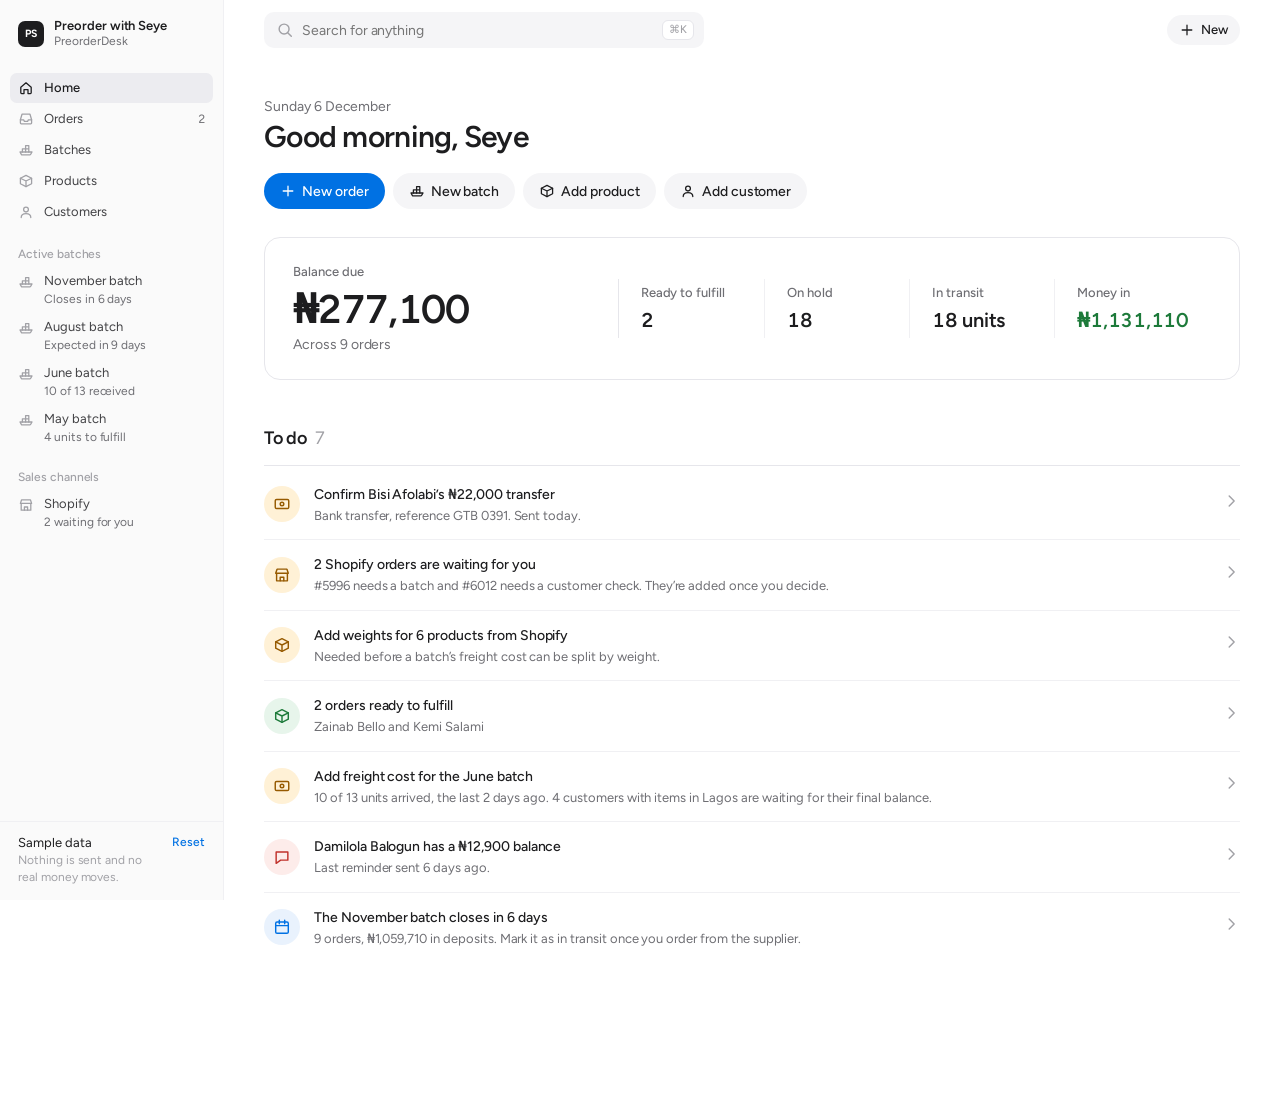
==== v3/index.html @ 517a981b "Let v3 batches arrive in several deliveries A supplier batch reaches Lagos in parts. Receive items n" ====
<!doctype html>
<html lang="en">
<head>
<meta charset="utf-8">
<meta name="viewport" content="width=device-width, initial-scale=1, viewport-fit=cover">
<title>PreorderDesk</title>
<link rel="preconnect" href="https://fonts.googleapis.com">
<link rel="preconnect" href="https://fonts.gstatic.com" crossorigin>
<link rel="stylesheet" href="https://fonts.googleapis.com/css2?family=Figtree:wght@300..900&display=swap">
<style>
/* v3: clean dashboard. Layout and color roles follow Mercury and Stripe (see UI-VALIDATION.md).
   Color roles: blue = what you can tap and things in motion; green = money in and things done;
   amber = your move; red = money missing; gray = waiting on someone else. */
:root{
  --bg:#ffffff; --side:#fafafa; --fill:#f5f5f7; --fill-2:#ececf0; --hover:#f7f7f9;
  --line:#e6e6eb; --line-2:#f0f0f3; --field:#d6d6db;
  --ink:#1d1d1f; --ink-2:#6e6e73; --ink-3:#a1a1a6;
  --blue:#0071e3; --blue-h:#0062c4; --blue-soft:#e9f2fd; --blue-t:#0058b0;
  --green:#1d7a3a; --green-soft:#e7f5eb;
  --amber:#965a00; --amber-soft:#fff1d6;
  --red:#c0312b; --red-soft:#fdecea;
  --gray-soft:#f0f0f2; --gray-t:#5d5d62;
  --ring:0 0 0 3px rgba(0,113,227,.18);
  --f:"Figtree",-apple-system,BlinkMacSystemFont,"Segoe UI",Roboto,"Helvetica Neue",Arial,sans-serif;
  color-scheme:light;
}
*{box-sizing:border-box}
[hidden]{display:none!important}
html{-webkit-text-size-adjust:100%}
body{margin:0;background:var(--bg);color:var(--ink);font:400 14px/1.5 var(--f);-webkit-font-smoothing:antialiased;letter-spacing:-.003em}
body.locked{overflow:hidden}
button,input,select,textarea{font:inherit;color:inherit;letter-spacing:inherit}
button{cursor:pointer}
a{color:var(--blue);text-decoration:none}
a:hover{text-decoration:underline}
:focus-visible{outline:2px solid var(--blue);outline-offset:2px}
h1,h2,h3,p{margin:0}
.ic{width:18px;height:18px;flex:none;fill:none;stroke:currentColor;stroke-width:1.6;stroke-linecap:round;stroke-linejoin:round}
.num,.tbl td,.kv,.big,.money-h,.amount{font-variant-numeric:tabular-nums}
.muted{color:var(--ink-2)} .faint{color:var(--ink-3)} .green{color:var(--green)} .red{color:var(--red)}
.label{display:block;font-size:13px;color:var(--ink-2);font-weight:500}

/* Shell (Mercury, Stripe): quiet sidebar, white canvas */
.sidebar{position:fixed;inset:0 auto 0 0;width:224px;background:var(--side);border-right:1px solid var(--line-2);padding:12px 10px 0;display:flex;flex-direction:column;gap:18px;z-index:20;overflow-y:auto}
.org{display:flex;align-items:center;gap:10px;padding:6px 8px;border-radius:8px;color:var(--ink);font-size:13px;font-weight:600;line-height:1.25}
.org:hover{background:var(--fill);text-decoration:none}
.org-av{width:26px;height:26px;border-radius:7px;background:var(--ink);color:#fff;display:grid;place-items:center;font-size:10.5px;font-weight:700;letter-spacing:.02em;flex:none}
.org small{display:block;font-weight:400;color:var(--ink-2);font-size:12px;line-height:1.25}
/* Rows: Mercury's 13px labels, gray icons, gray fill on the current page, plain counts */
.nav{display:flex;flex-direction:column;gap:1px}
.nav a{display:flex;align-items:center;gap:10px;min-height:30px;padding:0 8px;border-radius:7px;color:#424245;font-size:13px;line-height:1.45}
.nav a .ic{width:16px;height:16px;color:var(--ink-3)}
.nav a:hover{background:var(--fill);color:var(--ink);text-decoration:none}
.nav a.on{background:var(--fill-2);color:var(--ink);font-weight:500}
.nav a.on .ic{color:var(--ink)}
.nav .count{margin-left:auto;font-size:12px;color:var(--ink-2);font-variant-numeric:tabular-nums}
/* Shortcuts with a status line (Mercury's Bookmarks) */
.side-h{font-size:12px;font-weight:500;color:var(--ink-3);padding:0 8px 4px}
.nav.bm a{align-items:flex-start;padding:5px 8px}
.nav.bm a .ic{margin-top:2px}
.nav.bm small{display:block;font-size:12px;font-weight:400;color:var(--ink-2);line-height:1.35}
/* Pinned last row (Stripe's Developers row) */
.side-foot{margin:auto -10px 0;border-top:1px solid var(--line-2);padding:12px 18px 14px;display:flex;align-items:flex-start;gap:12px;font-size:13px;line-height:1.4;color:var(--ink)}
.side-foot small{display:block;font-size:12px;color:var(--ink-3)}
.side-foot .link{margin-left:auto;font-size:12px}
.main-wrap{margin-left:224px;min-height:100vh}
.topbar{position:sticky;top:0;z-index:15;height:60px;display:flex;align-items:center;gap:12px;padding:0 40px;background:rgba(255,255,255,.9);-webkit-backdrop-filter:saturate(1.8) blur(16px);backdrop-filter:saturate(1.8) blur(16px)}
.search{position:relative;flex:1;max-width:440px}
.search>.ic{position:absolute;left:12px;top:9px;color:var(--ink-3);width:18px;height:18px}
.search input{width:100%;height:36px;border:0;border-radius:10px;background:var(--fill);padding:0 54px 0 38px;font-size:14px}
.search input:focus{outline:none;background:#fff;box-shadow:inset 0 0 0 1px var(--blue),var(--ring)}
.search kbd{position:absolute;right:10px;top:8px;font:500 11px var(--f);color:var(--ink-3);border:1px solid var(--line);border-radius:6px;padding:0 6px;line-height:18px;background:#fff}
.top-right{margin-left:auto;display:flex;gap:8px;align-items:center}
.pop{position:absolute;left:0;right:0;top:44px;background:#fff;border-radius:14px;box-shadow:0 16px 40px rgba(0,0,0,.14),0 0 0 1px rgba(0,0,0,.05);padding:6px;max-height:460px;overflow:auto;z-index:50}
.pop h4{margin:10px 10px 4px;font-size:12px;font-weight:500;color:var(--ink-3)}
.pop a{display:flex;align-items:center;gap:10px;padding:8px 10px;border-radius:8px;color:var(--ink)}
.pop a .r{margin-left:auto}
.pop a:hover{background:var(--fill);text-decoration:none}
.pop .empty-s{padding:14px 10px;color:var(--ink-2)}
.page{max-width:1120px;margin:0 auto;padding:20px 40px 96px}

/* Headers */
.ph{display:flex;align-items:flex-start;gap:16px;margin:12px 0 28px;flex-wrap:wrap}
.ph h1{font-size:28px;line-height:34px;font-weight:600;letter-spacing:-.022em}
.ph .acts{margin-left:auto;display:flex;gap:8px;align-items:center;flex-wrap:wrap}
.ph .sub{color:var(--ink-2);margin-top:4px}
.ph .who-h{display:flex;gap:16px;align-items:center}
.crumb{display:inline-flex;align-items:center;gap:2px;color:var(--ink-2);font-weight:500;font-size:13px;margin:8px 0 0 -4px}
.crumb .ic{width:16px;height:16px}
.crumb:hover{color:var(--ink);text-decoration:none}
.eyebrow{color:var(--ink-2);font-size:13px;font-weight:500;margin-bottom:2px}
.money-h{font-size:34px;line-height:40px;font-weight:600;letter-spacing:-.026em;display:flex;align-items:center;gap:10px;flex-wrap:wrap}
.money-h .pill{letter-spacing:0}
.hello-date{color:var(--ink-2);margin-top:16px}
.hello{font-size:30px;line-height:36px;font-weight:600;letter-spacing:-.024em;margin-top:2px}

/* Buttons: pill shapes; one blue action per screen (Mercury) */
.btn{display:inline-flex;align-items:center;justify-content:center;gap:6px;height:36px;padding:0 16px;border:0;border-radius:999px;background:var(--fill);color:var(--ink);font-weight:500;font-size:14px;white-space:nowrap;text-decoration:none;transition:background .15s}
.btn:hover{background:var(--fill-2);text-decoration:none}
.btn.primary{background:var(--blue);color:#fff}
.btn.primary:hover{background:var(--blue-h)}
.btn.sm{height:30px;padding:0 12px;font-size:13px}
.btn.lg{height:46px;padding:0 22px;font-size:15px}
.btn.full{width:100%}
.btn:disabled,.btn[aria-disabled="true"]{opacity:.38;pointer-events:none}
.btn .ic{width:16px;height:16px}
.icon-btn{width:34px;height:34px;border:0;border-radius:999px;background:transparent;display:grid;place-items:center;color:var(--ink-2);padding:0;flex:none}
.icon-btn:hover{background:var(--fill);color:var(--ink)}
.icon-btn .ic{width:18px;height:18px}
.link{background:none;border:0;padding:0;color:var(--blue);font-weight:500;cursor:pointer;font-size:inherit}
.link:hover{text-decoration:underline}
.link.muted{color:var(--ink-2)}
.quick{display:flex;gap:8px;flex-wrap:wrap;margin:18px 0 28px}

/* Status pills (Stripe tones, used only where they carry meaning) */
.pill{display:inline-flex;align-items:center;gap:4px;height:22px;padding:0 8px;border-radius:6px;font-size:12px;font-weight:500;line-height:22px;white-space:nowrap;background:var(--gray-soft);color:var(--gray-t);vertical-align:middle}
.pill .ic{width:12px;height:12px;stroke-width:2.4}
.pill.green{background:var(--green-soft);color:var(--green)}
.pill.amber{background:var(--amber-soft);color:var(--amber)}
.pill.red{background:var(--red-soft);color:var(--red)}
.pill.blue{background:var(--blue-soft);color:var(--blue-t)}

/* Overview panel (Mercury balance card) */
.panel{border:1px solid var(--line);border-radius:16px;padding:24px 28px}
.overview{display:grid;grid-template-columns:minmax(220px,1fr) 2fr;gap:28px;align-items:center;margin:0 0 44px}
.big{font-size:40px;line-height:46px;font-weight:600;letter-spacing:-.03em;margin:4px 0 2px}
.ov-stats{display:grid;grid-template-columns:repeat(4,1fr);border-left:1px solid var(--line)}
.ov-stats.three{grid-template-columns:repeat(3,1fr)}
.ov-stats>*{padding:4px 22px;color:var(--ink);display:block}
.ov-stats>*+*{border-left:1px solid var(--line-2)}
.ov-stats a:hover{text-decoration:none}
.ov-stats a:hover strong{text-decoration:underline}
.ov-stats strong{display:block;font-size:20px;line-height:28px;font-weight:600;margin-top:4px;letter-spacing:-.012em;font-variant-numeric:tabular-nums}

/* Sections (Stripe): heading, hairline, content. No boxes. */
.sec{margin:0 0 48px}
.sec-h{display:flex;align-items:center;justify-content:space-between;gap:12px;padding:0 0 12px;border-bottom:1px solid var(--line);margin:0 0 4px;min-height:42px}
.sec-h h2{font-size:18px;line-height:24px;font-weight:600;letter-spacing:-.012em;display:flex;align-items:center;gap:8px}
.sec-h .acts{display:flex;gap:8px;align-items:center}
.sec-h .n{color:var(--ink-3);font-weight:400}

/* To do (Jobber) */
.todo{list-style:none;margin:0;padding:0}
.todo li+li{border-top:1px solid var(--line-2)}
.todo a{display:grid;grid-template-columns:36px minmax(0,1fr) 18px;gap:14px;align-items:center;padding:14px 8px;margin:0 -8px;color:var(--ink);border-radius:12px}
.todo a:hover{background:var(--hover);text-decoration:none}
.ti{width:36px;height:36px;border-radius:50%;display:grid;place-items:center;background:var(--fill);color:var(--ink-2)}
.ti.amber{background:var(--amber-soft);color:var(--amber)} .ti.green{background:var(--green-soft);color:var(--green)}
.ti.red{background:var(--red-soft);color:var(--red)} .ti.blue{background:var(--blue-soft);color:var(--blue)}
.todo strong{display:block;font-weight:500}
.todo small{display:block;color:var(--ink-2);font-size:13px;margin-top:1px}
.chev{color:var(--ink-3)}
.empty{padding:44px 0;text-align:center;color:var(--ink-2)}
.empty .ic{width:28px;height:28px;color:var(--green)}
.empty strong{display:block;color:var(--ink);font-weight:600;margin:8px 0 2px}

/* Tabs (Stripe underline) and list toolbar */
.tabs{display:flex;gap:24px;border-bottom:1px solid var(--line);margin:0 0 16px;overflow-x:auto;scrollbar-width:none}
.tabs a{padding:10px 0;color:var(--ink-2);font-weight:500;border-bottom:2px solid transparent;margin-bottom:-1px;white-space:nowrap}
.tabs a:hover{color:var(--ink);text-decoration:none}
.tabs a.on{color:var(--ink);border-bottom-color:var(--ink)}
.tabs .n{color:var(--ink-3);margin-left:6px;font-weight:400}
.toolbar{display:flex;gap:8px;margin:0 0 8px}
.search-in{position:relative;flex:1;max-width:360px}
.search-in.full{max-width:none;margin:0 0 8px}
.search-in .ic{position:absolute;left:12px;top:10px;width:16px;height:16px;color:var(--ink-3)}
.search-in input{width:100%;height:36px;border:1px solid var(--line);border-radius:10px;padding:0 12px 0 36px;background:#fff}
.search-in input:focus{outline:none;border-color:var(--blue);box-shadow:var(--ring)}

/* Tables (Mercury transactions, Stripe lists) */
.tbl-wrap{overflow-x:auto;margin:0 -12px}
.tbl{width:100%;border-collapse:collapse}
.tbl th{font-size:12px;font-weight:500;color:var(--ink-2);text-align:left;padding:10px 12px;border-bottom:1px solid var(--line);white-space:nowrap}
.tbl td{padding:13px 12px;border-bottom:1px solid var(--line-2);vertical-align:middle;white-space:nowrap}
.tbl tr:last-child td{border-bottom:0}
.tbl .r{text-align:right}
.tbl tr[data-href]{cursor:pointer}
.tbl tr[data-href]:hover td,.tbl tr[data-act]:hover td{background:var(--hover)}
.tbl .who{display:flex;align-items:center;gap:12px}
.tbl .strong{font-weight:500;color:var(--ink)}
.tbl a.strong:hover{text-decoration:none}
.tbl small{display:block;color:var(--ink-2);font-size:12px;line-height:1.35}
.tbl-empty{padding:32px 0;color:var(--ink-2);text-align:center}
.rowlist{display:none;list-style:none;margin:0;padding:0}
.rowlist li+li{border-top:1px solid var(--line-2)}
.rowlist a{display:grid;grid-template-columns:36px minmax(0,1fr) auto;gap:12px;align-items:center;padding:12px 0;color:var(--ink)}
.rowlist a:hover{text-decoration:none}
.rowlist strong{display:block;font-weight:500}
.rowlist small{display:block;color:var(--ink-2);font-size:13px}
.rowlist .r{text-align:right;display:flex;flex-direction:column;align-items:flex-end;gap:4px}

/* Avatars and product photos */
.av{width:28px;height:28px;border-radius:50%;background:var(--fill-2);color:var(--ink-2);display:inline-grid;place-items:center;font-size:11px;font-weight:600;flex:none}
.av.md{width:36px;height:36px;font-size:13px}
.av.lg{width:56px;height:56px;font-size:19px}
.av.xl{width:72px;height:72px;font-size:24px}
.av .ic{width:55%;height:55%}
.thumb{width:40px;height:40px;border-radius:10px;background:var(--fill);display:grid;place-items:center;color:var(--ink-3);flex:none;object-fit:cover}
.thumb svg{width:22px;height:22px;fill:none;stroke:currentColor;stroke-width:1.5;stroke-linecap:round;stroke-linejoin:round}
.thumb.sm{width:32px;height:32px;border-radius:8px} .thumb.sm svg{width:18px;height:18px}
.thumb.lg{width:72px;height:72px;border-radius:14px} .thumb.lg svg{width:32px;height:32px}
img.thumb{display:block}

/* Detail pages (Stripe payment page): main sections, details column, timeline */
.detail{display:grid;grid-template-columns:minmax(0,1fr) 280px;grid-template-areas:"main side" "tl side";grid-template-rows:auto 1fr;gap:0 56px;align-items:start}
.d-main{grid-area:main;min-width:0} .d-side{grid-area:side;min-width:0} .d-tl{grid-area:tl;min-width:0}
.d-side .sec-h h2{font-size:16px}
.kv{display:grid;grid-template-columns:1fr auto;gap:10px 16px;padding:14px 0}
.kv>span:nth-child(odd){color:var(--ink-2)}
.kv>span:nth-child(even){text-align:right}
.kv .tot{color:var(--ink)!important;font-weight:600}
.kv small{display:block;color:var(--ink-3);font-size:12px}
.kv+.kv{border-top:1px solid var(--line-2)}
.facts{list-style:none;margin:0;padding:0}
.facts li{padding:14px 0;border-bottom:1px solid var(--line-2)}
.facts li:last-child{border-bottom:0}
.fh{display:flex;justify-content:space-between;align-items:center;font-size:13px;color:var(--ink-2);font-weight:500;margin-bottom:4px}
.fh .link{font-size:13px}
.facts p{color:var(--ink)}
.facts p.muted{color:var(--ink-2)}
.group{padding:16px 0 6px}
.group+.group{border-top:1px solid var(--line-2)}
.group-h{display:flex;align-items:center;gap:10px;margin:0 0 4px;flex-wrap:wrap;min-height:30px}
.group-h .muted{font-size:13px}
.group-h .acts{margin-left:auto;display:flex;gap:8px}
.line{display:grid;grid-template-columns:44px minmax(0,1fr) auto 100px;gap:14px;align-items:center;padding:10px 0}
.line .thumb{width:44px;height:44px}
.ln{font-weight:500}
.ls{color:var(--ink-2);font-size:13px}
.lq{color:var(--ink-2);font-size:13px;white-space:nowrap}
.lt{text-align:right;white-space:nowrap;font-variant-numeric:tabular-nums}
.reasons{list-style:none;margin:2px 0 6px;padding:0}
.reasons li{display:flex;gap:10px;align-items:baseline;padding:3px 0;color:var(--ink-2);font-size:13px}
.reasons li::before{content:"";width:6px;height:6px;border-radius:50%;background:var(--ink-3);flex:none;transform:translateY(-1px)}
.reasons li span{flex:1}
.reasons li .link,.reasons li a{font-size:13px;white-space:nowrap}
/* Received progress (Shopify purchase order: "Total received: 0 of 3" and a bar per line) */
.rbar{position:relative;height:6px;border-radius:3px;background:var(--fill-2);overflow:hidden;min-width:64px}
.rbar i{position:absolute;left:0;top:0;bottom:0;background:var(--green);border-radius:3px}
.rbar i.now{background:var(--blue)}
.rcell{display:inline-flex;flex-direction:column;align-items:flex-end;gap:5px;min-width:72px}
.rcell .rbar{width:72px}
.rtot{display:flex;align-items:center;gap:14px;margin:0 0 6px}
.rtot .rbar{flex:1}
.rtot span{white-space:nowrap;color:var(--ink-2);font-size:13px}
/* Deliveries on a batch page (Shopify order page fulfillment cards, H&M "Package 1") */
.dline{display:grid;grid-template-columns:36px minmax(0,1fr) auto;gap:12px;align-items:center;padding:8px 0}
.dline .thumb{width:36px;height:36px}
.dline .num{color:var(--ink-2)}
/* Receive items (Shopify "Receive items", Shopify split fulfillment checkboxes, Fresha "Receive order") */
.rcv-g{border-top:1px solid var(--line-2);padding:10px 0}
.rcv-g:first-of-type{border-top:0}
.rcv-h,.rcv-i{display:grid;gap:12px;align-items:center}
.rcv-h{grid-template-columns:18px 40px minmax(0,1fr) auto;cursor:pointer}
.rcv-i{grid-template-columns:18px minmax(0,1fr) auto;padding:7px 0 7px 30px;font-size:13px;cursor:pointer}
.rcv-i.done{cursor:default;color:var(--ink-2)}
.rcv-i.done .ic{width:16px;height:16px;color:var(--green);stroke-width:2.2}
.rcv-h input,.rcv-i input{width:18px;height:18px;margin:0;accent-color:var(--blue)}
.rcv-h strong{display:block;font-weight:500}
.rcv-h small,.rcv-i small{display:block;color:var(--ink-2);font-size:12px}
.rcv-sp{display:grid;grid-template-columns:18px 40px minmax(0,1fr) auto;gap:12px;align-items:center;padding:12px 0;border-top:1px solid var(--line-2)}
.rcv-sp strong{display:block;font-weight:500}
.rcv-sp small{display:block;color:var(--ink-2);font-size:12px}
.qty-in{display:inline-flex;align-items:center;gap:8px;color:var(--ink-2);font-size:13px}
.qty-in input{width:64px;height:32px;border:1px solid var(--field);border-radius:8px;padding:0 8px;text-align:right;font-variant-numeric:tabular-nums;background:#fff}
.qty-in input:focus{outline:none;border-color:var(--blue);box-shadow:var(--ring)}
.rcv-top{display:flex;justify-content:space-between;align-items:baseline;gap:4px 12px;margin:2px 0 8px;flex-wrap:wrap}
.rcv-top .label,.rcv-top .link{white-space:nowrap}
.plist{list-style:none;margin:0;padding:0}
.plist li{display:grid;grid-template-columns:76px minmax(0,1fr) auto;gap:12px;align-items:center;padding:12px 0;border-bottom:1px solid var(--line-2)}
.plist li:last-child{border-bottom:0}
.plist .d{color:var(--ink-2);font-size:13px}
.plist .a{font-weight:500;color:var(--green);font-variant-numeric:tabular-nums}
.plist .a.due{color:var(--ink)}
.plist small{display:block;color:var(--ink-2);font-size:12px}
.banner{display:flex;gap:12px;align-items:flex-start;padding:16px 18px;border-radius:14px;background:var(--amber-soft);margin:0 0 36px}
.banner>.ic{color:var(--amber);margin-top:1px}
.banner strong{display:block;font-weight:600}
.banner p{color:#6b4a14}
.banner .acts{display:flex;gap:8px;margin-top:12px;flex-wrap:wrap}

/* Timeline (Stripe) */
.tl{list-style:none;margin:12px 0 0;padding:0}
.tl li{position:relative;padding:0 0 18px 26px}
.tl li::before{content:"";position:absolute;left:5px;top:7px;width:9px;height:9px;border-radius:50%;background:#c7c7cc}
.tl li::after{content:"";position:absolute;left:9px;top:20px;bottom:2px;width:1px;background:var(--line)}
.tl li:last-child::after{display:none}
.tl li.note::before{background:var(--blue)}
.tl li.note span{display:inline-block;background:var(--fill);border-radius:10px;padding:6px 10px}
.tl small{display:block;color:var(--ink-3);font-size:12px;margin-top:2px}
.note-box{margin:14px 0 4px;padding:12px;border:1px solid var(--line);border-radius:12px}
.note-box textarea{width:100%;border:0;outline:none;resize:vertical;min-height:64px;font-size:14px}
.note-box .acts{display:flex;justify-content:flex-end;gap:8px}

/* Menus */
.menu{position:relative}
.menu-pop{display:none;position:absolute;right:0;top:calc(100% + 6px);z-index:40;min-width:230px;background:#fff;border-radius:12px;box-shadow:0 12px 32px rgba(0,0,0,.13),0 0 0 1px rgba(0,0,0,.05);padding:6px}
.menu.open .menu-pop{display:block}
.menu-pop a,.menu-pop button{display:flex;align-items:center;gap:10px;width:100%;padding:8px 10px;border:0;background:none;border-radius:8px;color:var(--ink);text-align:left;font-weight:400;font-size:14px}
.menu-pop a:hover,.menu-pop button:hover{background:var(--fill);text-decoration:none}
.menu-pop .ic{width:16px;height:16px;color:var(--ink-2)}
.menu-pop hr{border:0;border-top:1px solid var(--line-2);margin:6px 4px}

/* Forms (Apple-style fields and segmented control) */
.field{margin:0 0 16px;min-width:0}
.field>label,.field>.label{display:block;margin:0 0 6px;font-weight:500;font-size:13px;color:var(--ink)}
.req,.opt-l{color:var(--ink-3);font-weight:400}
.field input:not([type=checkbox]):not([type=radio]):not([type=file]),.field select,.field textarea{width:100%;height:40px;border:1px solid var(--field);border-radius:10px;padding:0 12px;background:#fff;font-size:14px}
.field textarea{height:auto;min-height:150px;padding:10px 12px;line-height:1.5;resize:vertical}
.field input:focus,.field select:focus,.field textarea:focus{outline:none;border-color:var(--blue);box-shadow:var(--ring)}
.field select{appearance:none;background-image:linear-gradient(45deg,transparent 50%,#8e8e93 50%),linear-gradient(135deg,#8e8e93 50%,transparent 50%);background-position:calc(100% - 18px) 18px,calc(100% - 13px) 18px;background-size:5px 5px;background-repeat:no-repeat;padding-right:34px}
.input-pre,.input-post{display:flex;align-items:center;height:40px;border:1px solid var(--field);border-radius:10px;background:#fff;overflow:hidden}
.input-pre>span{color:var(--ink-2);padding:0 0 0 12px;white-space:nowrap}
.input-post>span{color:var(--ink-2);padding:0 12px 0 0}
.field .input-pre input,.field .input-post input,.input-pre input{flex:1;min-width:0;border:0!important;height:38px!important;box-shadow:none!important;padding:0 12px 0 6px!important;background:none!important;outline:none}
.field .input-post input{padding:0 6px 0 12px!important}
.input-pre:focus-within,.input-post:focus-within{border-color:var(--blue);box-shadow:var(--ring)}
.help{color:var(--ink-2);font-size:13px;margin-top:6px}
.err{color:var(--red);font-size:13px;margin-top:6px}
.err .link{font-size:13px}
.grid2{display:grid;grid-template-columns:1fr 1fr;gap:0 14px}
.check{display:flex;align-items:center;gap:10px;margin:12px 0}
.check input{width:18px;height:18px;accent-color:var(--blue)}
.seg{display:inline-flex;padding:3px;background:var(--fill);border-radius:10px;gap:2px;flex-wrap:wrap}
.seg button{border:0;background:transparent;padding:6px 14px;border-radius:8px;font-weight:500;color:var(--ink-2);font-size:13px}
.seg button[aria-checked="true"]{background:#fff;color:var(--ink);box-shadow:0 1px 2px rgba(0,0,0,.08),0 0 0 1px rgba(0,0,0,.04)}
.readonly{padding:10px 12px;border-radius:10px;background:var(--fill)}
.opt{display:flex;justify-content:space-between;align-items:center;gap:12px;width:100%;padding:14px 16px;margin:0 0 10px;border:1px solid var(--line);border-radius:12px;background:#fff;text-align:left;color:var(--ink)}
.opt strong{display:block;font-weight:600}
.opt small{display:block;color:var(--ink-2);font-size:13px}
.opt[aria-checked="true"]{border-color:var(--blue);box-shadow:inset 0 0 0 1px var(--blue)}
.opt .radio{width:18px;height:18px;border-radius:50%;border:1.5px solid #c7c7cc;flex:none}
.opt[aria-checked="true"] .radio{border:5px solid var(--blue)}
.opt .l{display:flex;gap:12px;align-items:center}
.rc{display:flex;gap:12px;align-items:flex-start;padding:14px 16px;border:1px solid var(--line);border-radius:12px;cursor:pointer;margin:0 0 10px}
.rc input{margin:2px 0 0;width:18px;height:18px;accent-color:var(--blue)}
.rc strong{display:block;font-weight:600}
.rc small{display:block;color:var(--ink-2);font-size:13px}
.rc.on{border-color:var(--blue);box-shadow:inset 0 0 0 1px var(--blue)}
.rc-body{margin:-4px 0 14px;padding:16px;border-radius:12px;background:var(--fill)}
.rc-body .field input,.rc-body .input-pre{background:#fff}
.stepper{display:inline-flex;align-items:center;border:1px solid var(--line);border-radius:999px;height:32px;background:#fff}
.stepper button{width:30px;height:30px;border:0;background:none;border-radius:50%;display:grid;place-items:center;color:var(--ink-2);padding:0}
.stepper button:hover{background:var(--fill);color:var(--ink)}
.stepper button .ic{width:14px;height:14px}
.stepper span{min-width:26px;text-align:center;font-variant-numeric:tabular-nums;font-weight:500}

/* Modal and drawer (Stripe "Add a product" side panel) */
.ov-back{position:fixed;inset:0;z-index:60;background:rgba(0,0,0,.28);animation:fade .15s}
.modal{position:fixed;z-index:61;left:50%;top:50%;transform:translate(-50%,-50%);width:min(560px,calc(100% - 32px));max-height:calc(100vh - 64px);display:flex;flex-direction:column;background:#fff;border-radius:18px;box-shadow:0 30px 80px rgba(0,0,0,.22),0 0 0 1px rgba(0,0,0,.04);animation:pop .18s cubic-bezier(.2,.8,.2,1)}
.modal.sm{width:min(440px,calc(100% - 32px))}
.drawer{position:fixed;z-index:61;top:0;right:0;bottom:0;width:min(520px,100%);background:#fff;display:flex;flex-direction:column;box-shadow:-24px 0 60px rgba(0,0,0,.14);animation:slide .22s cubic-bezier(.2,.8,.2,1)}
.still{animation:none!important}
.m-h{display:flex;align-items:center;gap:10px;padding:18px 18px 6px 24px}
.m-h h2{font-size:18px;font-weight:600;letter-spacing:-.012em;flex:1}
.m-b{padding:12px 24px 8px;overflow:auto}
.m-b>p{margin:0 0 14px;color:var(--ink-2)}
.m-f{display:flex;justify-content:flex-end;align-items:center;gap:8px;padding:16px 24px 20px}
.m-f .left{margin-right:auto;color:var(--ink-3);font-size:13px}
.drawer .m-h{padding:18px 18px 14px 24px;border-bottom:1px solid var(--line-2)}
.drawer .m-b{flex:1;padding:22px 24px}
.drawer .m-f{border-top:1px solid var(--line-2)}
@keyframes pop{from{opacity:0;transform:translate(-50%,-48%) scale(.985)}}
@keyframes slide{from{transform:translateX(24px);opacity:0}}
@keyframes fade{from{opacity:0}}
.center{text-align:center}
.spin{width:32px;height:32px;border-radius:50%;border:3px solid var(--line);border-top-color:var(--blue);margin:8px auto 12px;animation:spin .8s linear infinite}
@keyframes spin{to{transform:rotate(360deg)}}
.ok-circle{width:64px;height:64px;border-radius:50%;background:var(--green-soft);color:var(--green);display:grid;place-items:center;margin:8px auto 14px}
.ok-circle .ic{width:30px;height:30px;stroke-width:2.2}
.pick-list{list-style:none;margin:0;padding:0;max-height:380px;overflow:auto}
.pick-list button{display:flex;align-items:center;gap:12px;width:100%;padding:10px 8px;border:0;background:none;border-radius:10px;text-align:left;color:var(--ink)}
.pick-list button:hover{background:var(--fill)}
.pick-list strong{display:block;font-weight:500}
.pick-list small{display:block;color:var(--ink-2);font-size:13px}
.pick-list .pad{padding:16px 8px}
.picklist{list-style:none;margin:4px 0 0;padding:0;max-height:380px;overflow:auto}
.picklist label{display:grid;grid-template-columns:18px 40px minmax(0,1fr) auto;gap:12px;align-items:center;padding:10px 4px;border-top:1px solid var(--line-2);cursor:pointer}
.picklist li:first-child label{border-top:0}
.picklist input{width:18px;height:18px;accent-color:var(--blue)}
.picklist small{display:block;color:var(--ink-2);font-size:12px}
.picklist label.locked{cursor:default}
.contact-head{display:flex;justify-content:center;margin:4px 0 20px}
.photo-row{display:flex;gap:16px;align-items:center}
.photo-row .acts{display:flex;gap:10px;align-items:center}
.pv-card{display:flex;gap:14px;align-items:center;padding:16px;border-radius:14px;background:var(--fill)}
.pv-card strong{display:block;font-weight:600}
.pv-card small{display:block;color:var(--ink-2);font-size:13px}
.pv-card .price{margin-top:4px;font-weight:600}
.pager{display:flex;justify-content:space-between;align-items:center;gap:8px;margin:0 0 10px}
.pager .ctl{display:flex;align-items:center;gap:2px;color:var(--ink-2);font-size:13px}

/* Full-screen editors (Stripe "Create invoice", Mercury invoice, Fresha purchase order) */
body.editing #app{display:none}
#editor{position:fixed;inset:0;z-index:30;background:#fff;display:flex;flex-direction:column}
.ed-bar{height:60px;display:flex;align-items:center;gap:10px;padding:0 20px 0 14px;border-bottom:1px solid var(--line-2);flex:none}
.ed-title{font-weight:600;font-size:15px;white-space:nowrap}
.ed-bar .sp{flex:1}
.ed-body{flex:1;display:grid;grid-template-columns:minmax(0,1fr);min-height:0}
.ed-body.with-preview{grid-template-columns:minmax(0,1fr) minmax(400px,44%)}
.ed-body.batch{grid-template-columns:minmax(0,1fr) 360px}
.ed-form{overflow:auto;padding:40px 48px 96px}
.ed-in{max-width:560px;margin:0 auto}
.ed-in.wide{max-width:760px}
.ed-h1{font-size:26px;line-height:32px;font-weight:600;letter-spacing:-.02em}
.ed-sec{padding:0 0 28px;margin:0 0 28px;border-bottom:1px solid var(--line-2)}
.ed-sec:last-child{border-bottom:0;margin-bottom:0}
.ed-sec>h2{font-size:17px;font-weight:600;margin:0 0 12px;letter-spacing:-.01em}
.ed-preview{background:var(--fill);overflow:auto;padding:28px 36px;border-left:1px solid var(--line-2)}
.pv-head{display:flex;justify-content:space-between;align-items:baseline;gap:12px;margin:0 auto 14px;max-width:460px}
.pv-frame{background:#fff;border-radius:18px;box-shadow:0 1px 2px rgba(0,0,0,.04),0 0 0 1px rgba(0,0,0,.05);overflow:hidden;max-width:460px;margin:0 auto}
.pv-empty{padding:56px 28px;text-align:center;color:var(--ink-2)}
.pv-empty .ic{width:28px;height:28px;color:var(--ink-3);margin-bottom:8px}
.ed-side{border-left:1px solid var(--line-2);overflow:auto;padding:32px 28px 40px;background:var(--side)}
.ed-side .field input,.ed-side .field select{background:#fff}
.static{display:flex;gap:12px;align-items:center;padding:10px 12px;border-radius:10px;background:#fff;border:1px solid var(--line)}
.static strong{display:block;font-weight:500}
.static small{display:block;color:var(--ink-2);font-size:12px}
.static .ic{color:var(--ink-2)}
.side-sum{margin:8px 0 0;padding:4px 16px;border-radius:12px;background:#fff;border:1px solid var(--line)}
.combo{position:relative}
.combo>.ic{position:absolute;left:12px;top:11px;width:18px;height:18px;color:var(--ink-3);z-index:1}
.combo input{width:100%;height:42px;border:1px solid var(--field);border-radius:10px;padding:0 12px 0 38px;background:#fff;font-size:14px}
.combo input:focus{outline:none;border-color:var(--blue);box-shadow:var(--ring)}
.combo input:disabled{background:var(--fill)}
.combo-pop{position:absolute;left:0;right:0;top:48px;z-index:10;background:#fff;border-radius:12px;box-shadow:0 14px 36px rgba(0,0,0,.14),0 0 0 1px rgba(0,0,0,.05);padding:6px;max-height:360px;overflow:auto}
.combo-opt{display:flex;align-items:center;gap:10px;width:100%;padding:8px 10px;border:0;background:none;border-radius:8px;text-align:left;color:var(--ink)}
.combo-opt:hover{background:var(--fill)}
.combo-opt.add{color:var(--blue);font-weight:500}
.combo-opt.add .ic{width:16px;height:16px}
.combo-opt strong{display:block;font-weight:500}
.combo-opt small{display:block;color:var(--ink-2);font-size:12px}
.combo-opt .r{margin-left:auto;color:var(--ink-2);font-size:13px;white-space:nowrap}
.combo-label{padding:10px 10px 4px;font-size:12px;color:var(--ink-3);font-weight:500}
.picked{display:flex;align-items:center;gap:12px;padding:12px 14px;border:1px solid var(--line);border-radius:12px}
.picked strong{display:block;font-weight:600}
.picked small{display:block;color:var(--ink-2);font-size:13px}
.picked .link{margin-left:auto}
.eline{display:grid;grid-template-columns:40px minmax(0,1fr) auto 92px 30px;gap:12px;align-items:center;padding:12px 0;border-bottom:1px solid var(--line-2)}
.eline:first-child{margin-top:8px}
.addmore{display:flex;align-items:center;justify-content:center;gap:8px;width:100%;height:52px;border:1.5px dashed #cfcfd4;border-radius:12px;background:#fff;color:var(--blue);font-weight:500;margin-top:14px}
.addmore:hover{background:var(--blue-soft);border-color:var(--blue)}
.addmore .ic{width:16px;height:16px}
.be-empty{padding:28px 16px;border-radius:12px;background:var(--fill);color:var(--ink-2);text-align:center}

/* Customer order status page (Shopify order status page, Blue Apron stepper, Square payment request) */
body.public{background:var(--fill)}
body.public #app{display:none}
.pub-bar{background:var(--ink);color:#fff;font-size:13px;padding:9px 20px;display:flex;justify-content:space-between;gap:12px}
.pub-bar a{color:#fff;font-weight:600}
.pub{max-width:520px;margin:0 auto;padding:28px 16px 56px}
.pv-frame .pub{padding:24px 20px 28px}
.pub-store{text-align:center;font-weight:600;font-size:15px;margin:0 0 26px}
.pub .hi{color:var(--ink-2)}
.pub h1{font-size:26px;line-height:32px;font-weight:600;letter-spacing:-.022em;margin:2px 0 6px}
.pub .lead{color:var(--ink-2);margin:0 0 22px;font-size:15px}
.pcard{background:#fff;border-radius:18px;padding:20px;margin:0 0 12px;box-shadow:0 1px 2px rgba(0,0,0,.04),0 0 0 1px rgba(0,0,0,.04)}
.pv-frame .pcard{box-shadow:none;border:1px solid var(--line-2)}
.pcard h3{font-size:16px;font-weight:600;margin:0 0 12px}
.pcard .kv{padding:12px 0 0}
.amount{font-size:34px;line-height:40px;font-weight:600;letter-spacing:-.026em;margin:2px 0 4px}
.stepper-h{display:grid;grid-template-columns:repeat(5,1fr);position:relative;margin:4px 0 0}
.stepper-h::before{content:"";position:absolute;left:10%;right:10%;top:7px;height:2px;background:var(--line)}
.stepper-h .fill{position:absolute;left:10%;top:7px;height:2px;background:var(--blue)}
.step{position:relative;text-align:center;font-size:12px;line-height:16px;color:var(--ink-3)}
.step i{display:block;width:16px;height:16px;border-radius:50%;margin:0 auto 6px;background:#fff;border:2px solid var(--line);position:relative}
.step.done{color:var(--ink)}
.step.done i{background:var(--blue);border-color:var(--blue)}
.step.now{font-weight:600}
.step small{display:block;color:var(--ink-2);font-weight:400}
.vt{list-style:none;margin:4px 0 0;padding:0}
.vt li{position:relative;padding:0 0 14px 24px}
.vt li::before{content:"";position:absolute;left:4px;top:6px;width:8px;height:8px;border-radius:50%;background:var(--ink-3)}
.vt li::after{content:"";position:absolute;left:7.5px;top:17px;bottom:-1px;width:1px;background:var(--line)}
.vt li:last-child::after{display:none}
.vt li:first-child::before{background:var(--blue)}
.vt li span{display:block;color:var(--ink-2);font-size:12px}
.pline{display:grid;grid-template-columns:44px minmax(0,1fr) auto;gap:12px;align-items:center;padding:8px 0}
.pub-foot{text-align:center;color:var(--ink-2);margin-top:22px;font-size:13px}

/* Toast */
#toast{position:fixed;left:50%;bottom:28px;transform:translate(-50%,8px);opacity:0;pointer-events:none;z-index:90;display:flex;align-items:center;gap:14px;background:var(--ink);color:#fff;border-radius:12px;padding:10px 10px 10px 16px;font-weight:500;box-shadow:0 12px 30px rgba(0,0,0,.2);transition:opacity .18s,transform .18s;max-width:calc(100% - 32px)}
#toast.show{opacity:1;transform:translate(-50%,0);pointer-events:auto}
#toast a{color:#8fc3ff;font-weight:600}
#toast button{background:none;border:0;color:#fff;padding:2px;display:grid;opacity:.7}
#toast .ic{width:16px;height:16px}

/* Shopify sales channel (Shopify Bill Pay "Sync and import", QuickBooks "For review", incident.io run steps) */
.todo .row{display:grid;grid-template-columns:36px minmax(0,1fr) auto;gap:14px;align-items:center;padding:14px 0}
.steps{list-style:none;margin:4px 0 0;padding:0}
.steps li{display:grid;grid-template-columns:28px minmax(0,1fr);gap:12px;padding:12px 0;border-bottom:1px solid var(--line-2)}
.steps li:last-child{border-bottom:0}
.steps .si{width:28px;height:28px;border-radius:50%;display:grid;place-items:center;background:var(--green-soft);color:var(--green)}
.steps .si.amber{background:var(--amber-soft);color:var(--amber)}
.steps .si .ic{width:15px;height:15px;stroke-width:2.2}
.steps strong{display:block;font-weight:500}
.steps p{color:var(--ink-2);font-size:13px}
.m-b h3{font-size:15px;font-weight:600;margin:22px 0 4px}
.drop{display:flex;flex-direction:column;align-items:center;gap:4px;padding:28px 16px;margin:4px 0 12px;border:1.5px dashed #cfcfd4;border-radius:14px;background:#fff;color:var(--ink-2);text-align:center;cursor:pointer}
.drop:hover,.drop.over{background:var(--blue-soft);border-color:var(--blue)}
.drop .ic{width:24px;height:24px;color:var(--blue)}
.drop strong{color:var(--blue);font-weight:500}
.cmp{display:grid;grid-template-columns:1fr 1fr;gap:12px;margin:14px 0 4px}
.cmp>div{padding:14px 16px;border-radius:12px;background:var(--fill)}
.cmp .label{margin-bottom:6px}
.tbl .clip{max-width:230px;overflow:hidden;text-overflow:ellipsis}
.picklist .input-post input{flex:1;min-width:0;width:auto;height:38px;border:0;outline:none;background:none;padding:0 6px 0 12px;font-size:14px}
.field input:disabled{background:var(--fill);color:var(--ink-2)}
.phone-only{display:none}

/* Floating tab bar on phones (Cash App, Shopify iOS) */
.tabbar{display:none}

@media (max-width:1100px){
  .detail{grid-template-columns:1fr;grid-template-areas:"main" "side" "tl";gap:0}
  .d-side{margin-bottom:8px}
  .ed-body.with-preview{grid-template-columns:minmax(0,1fr) minmax(340px,42%)}
  .overview{grid-template-columns:1fr;gap:18px}
  .ov-stats{border-left:0;border-top:1px solid var(--line);padding-top:14px}
  .ov-stats>*:first-child{padding-left:0}
}
@media (max-width:960px){
  .ov-stats,.ov-stats.three{grid-template-columns:1fr 1fr;padding-top:4px}
  .ov-stats>*{padding:12px 0}
  .ov-stats>*+*{border-left:0}
  .ov-stats>*:nth-child(even){padding-left:16px;border-left:1px solid var(--line-2)}
}
@media (max-width:820px){
  .sidebar,.search kbd{display:none}
  .main-wrap{margin-left:0}
  .topbar{padding:0 16px}
  .page{padding:12px 16px 112px}
  .ph h1{font-size:24px;line-height:30px}
  .money-h{font-size:28px;line-height:34px}
  .overview{grid-template-columns:1fr;gap:16px;padding:20px}
  .ov-stats,.ov-stats.three{grid-template-columns:1fr 1fr;border-left:0;border-top:1px solid var(--line);padding-top:4px}
  .ov-stats>*{padding:12px 0}
  .ov-stats>*+*{border-left:0}
  .ov-stats>*:nth-child(even){padding-left:16px;border-left:1px solid var(--line-2)}
  .quick{display:grid;grid-template-columns:repeat(4,1fr);gap:8px}
  .quick .btn{flex-direction:column;height:auto;padding:14px 4px 12px;border-radius:16px;font-size:12px;gap:6px;white-space:normal;line-height:1.2;text-align:center}
  .quick .btn .ic{width:20px;height:20px}
  .tbl-wrap.listify{display:none}
  .rowlist{display:block}
  .grid2{grid-template-columns:1fr}
  .line{grid-template-columns:44px minmax(0,1fr) auto}
  .lq{grid-column:2;grid-row:2;margin-top:-8px}
  .lt{grid-row:1;grid-column:3}
  .tabbar{display:grid;grid-template-columns:repeat(5,1fr);position:fixed;left:12px;right:12px;bottom:calc(12px + env(safe-area-inset-bottom));z-index:25;background:rgba(255,255,255,.94);-webkit-backdrop-filter:blur(16px);backdrop-filter:blur(16px);border-radius:22px;box-shadow:0 10px 30px rgba(0,0,0,.12),0 0 0 1px rgba(0,0,0,.05);padding:6px}
  .tabbar a{display:flex;flex-direction:column;align-items:center;gap:2px;padding:6px 0;border-radius:16px;color:var(--ink-3);font-size:10.5px;font-weight:500}
  .tabbar a:hover{text-decoration:none}
  .tabbar a.on{color:var(--ink);background:var(--fill)}
  #toast{bottom:96px}
  .modal{top:auto;bottom:0;transform:translateX(-50%);width:100%;border-radius:18px 18px 0 0;max-height:92vh;animation:none}
  .drawer{width:100%}
  .ed-body.with-preview,.ed-body.batch{grid-template-columns:1fr;overflow:auto}
  .ed-preview{border-left:0;border-top:1px solid var(--line-2);overflow:visible;padding:24px 16px}
  .ed-form{padding:24px 16px 48px;overflow:visible}
  .ed-side{border-left:0;border-top:1px solid var(--line-2);overflow:visible}
  .eline{grid-template-columns:40px minmax(0,1fr) auto 30px}
  .eline .lt{display:none}
  .top-right .btn span.t{display:none}
  .ed-bar [data-act="toggle-preview"]{display:none}
  .ed-body.with-preview .ed-preview{display:block}
  .phone-only{display:block}
  .tbl .ph-hide{display:none}
  .tbl td.ph-wrap{white-space:normal}
  .cmp{grid-template-columns:1fr}
  .todo .row{grid-template-columns:36px minmax(0,1fr)}
  .todo .row .btn{grid-column:2;justify-self:start}
}
@media (prefers-reduced-motion: reduce){*{animation:none!important;transition:none!important}}
</style>
</head>
<body>
<div id="app">
  <aside class="sidebar" id="sidebar" aria-label="Main"></aside>
  <div class="main-wrap">
    <header class="topbar">
      <div class="search" id="search">
        <svg class="ic" viewBox="0 0 20 20" aria-hidden="true"><circle cx="9" cy="9" r="5.5"/><path d="m17 17-4-4"/></svg>
        <input id="q" type="search" placeholder="Search for anything" autocomplete="off" aria-label="Search orders, customers, batches and products">
        <kbd>⌘K</kbd>
        <div class="pop" id="qpop" hidden></div>
      </div>
      <div class="top-right">
        <div class="menu"><button class="btn sm" data-act="menu" aria-haspopup="true"><svg class="ic" viewBox="0 0 20 20" aria-hidden="true"><path d="M10 4v12M4 10h12"/></svg><span class="t">New</span></button>
          <div class="menu-pop" role="menu" id="newmenu"></div></div>
      </div>
    </header>
    <main id="main"></main>
  </div>
  <nav class="tabbar" id="tabbar" aria-label="Main"></nav>
</div>
<div id="editor" hidden></div>
<div id="public" hidden></div>
<div id="overlay"></div>
<div id="toast" role="status" aria-live="polite"></div>

<script>
"use strict";
/* ---------- Helpers ---------- */
const KEY = 'preorderdesk-v3';
const DAY = 864e5;
const T0 = (() => { const t = new Date(); t.setHours(0, 0, 0, 0); return t.getTime(); })();
const iso = ms => { const d = new Date(ms); return `${d.getFullYear()}-${String(d.getMonth() + 1).padStart(2, '0')}-${String(d.getDate()).padStart(2, '0')}`; };
const rel = n => iso(T0 + n * DAY);
const TODAY = rel(0);
const toMs = s => { const [y, m, d] = s.split('-').map(Number); return new Date(y, m - 1, d).getTime(); };
const dayDiff = s => Math.round((toMs(s) - T0) / DAY);
const fmt = s => s ? new Date(toMs(s)).toLocaleDateString('en-GB', { day: 'numeric', month: 'short' }) : '';
const fmtY = s => s ? new Date(toMs(s)).toLocaleDateString('en-GB', { day: 'numeric', month: 'short', year: 'numeric' }) : '';
const fmtMY = s => s ? new Date(toMs(s)).toLocaleDateString('en-GB', { month: 'long', year: 'numeric' }) : '';
const ago = s => { const n = -dayDiff(s); return n === 0 ? 'today' : n === 1 ? 'yesterday' : `${n} days ago`; };
const naira = n => (n < 0 ? '−' : '') + '₦' + Math.abs(Math.round(n)).toLocaleString('en-NG');
const esc = s => String(s ?? '').replace(/[&<>"']/g, c => ({ '&': '&amp;', '<': '&lt;', '>': '&gt;', '"': '&quot;', "'": '&#39;' }[c]));
const sum = a => a.reduce((x, y) => x + y, 0);
const $ = (s, el = document) => el.querySelector(s);
const $$ = (s, el = document) => [...el.querySelectorAll(s)];
const plural = (n, one, many) => `${n} ${n === 1 ? one : (many || one + 's')}`;
const andList = a => a.length < 2 ? a.join('') : a.slice(0, -1).join(', ') + ' and ' + a[a.length - 1];
const first = name => String(name).trim().split(/\s+/)[0];
const initials = name => String(name).trim().split(/\s+/).slice(0, 2).map(w => w[0] || '').join('').toUpperCase();
const digits = s => Number(String(s).replace(/[^\d]/g, '')) || 0;
const digitStr = s => String(s || '').replace(/\D/g, '');
const ceil100 = n => Math.ceil(n / 100) * 100;
const payWord = m => m === 'Paystack' ? 'Paystack' : m.toLowerCase();

const I = {
  home: '<path d="M3.5 9 10 3.5 16.5 9v7a1 1 0 0 1-1 1h-3v-5h-5v5h-3a1 1 0 0 1-1-1z"/>',
  orders: '<path d="M3 11h4l1 2h4l1-2h4"/><path d="M5 4h10l2 7v4a1 1 0 0 1-1 1H4a1 1 0 0 1-1-1v-4z"/>',
  batches: '<path d="M2.5 12.5h15l-1.8 3.2a1 1 0 0 1-.9.5H5.2a1 1 0 0 1-.9-.5z"/><path d="M5.5 12.5V8.5h4v4M9.5 12.5V8.5h4v4M9.5 8.5v-4h4v4"/>',
  box: '<path d="M3 6.5 10 3l7 3.5v7L10 17l-7-3.5z"/><path d="m3 6.5 7 3.5 7-3.5M10 10v7"/>',
  customers: '<circle cx="10" cy="7" r="3"/><path d="M4 17c0-3.3 2.7-5 6-5s6 1.7 6 5"/>',
  search: '<circle cx="9" cy="9" r="5.5"/><path d="m17 17-4-4"/>',
  chevR: '<path d="m8 4.5 5.5 5.5L8 15.5"/>',
  chevL: '<path d="M12 4.5 6.5 10l5.5 5.5"/>',
  x: '<path d="m5 5 10 10M15 5 5 15"/>',
  check: '<path d="m4.5 10.5 3.5 3.5 7.5-8"/>',
  plus: '<path d="M10 4v12M4 10h12"/>',
  minus: '<path d="M4 10h12"/>',
  money: '<rect x="2.5" y="5" width="15" height="10" rx="1.5"/><circle cx="10" cy="10" r="2"/>',
  truck: '<path d="M2.5 5.5h9v8h-9zM11.5 8.5h3l3 3v2h-6"/><circle cx="6" cy="14.5" r="1.5"/><circle cx="14.5" cy="14.5" r="1.5"/>',
  store: '<path d="M3 8h14M4 8v8.5h12V8M3 8l1.5-4.5h11L17 8"/><path d="M8 16.5v-4h4v4"/>',
  calendar: '<rect x="3" y="4.5" width="14" height="12.5" rx="1.5"/><path d="M3 8.5h14M7 2.5v4M13 2.5v4"/>',
  chat: '<path d="M3.5 4.5h13v9h-8l-5 3.5z"/>',
  alert: '<circle cx="10" cy="10" r="7"/><path d="M10 6.5v4M10 13.5v.01"/>',
  ext: '<path d="M11 3.5h5.5V9M16.5 3.5 9 11M14 12v4.5H3.5V6H8"/>',
  done: '<circle cx="10" cy="10" r="7.5"/><path d="m6.8 10.2 2.2 2.2 4.2-4.6"/>',
  upload: '<path d="M10 13V4M6.5 7.5 10 4l3.5 3.5"/><path d="M4 12.5v2.5A1.5 1.5 0 0 0 5.5 16.5h9a1.5 1.5 0 0 0 1.5-1.5v-2.5"/>',
  more: '<circle cx="5" cy="10" r="1.1"/><circle cx="10" cy="10" r="1.1"/><circle cx="15" cy="10" r="1.1"/>',
  link: '<path d="M8.5 11.5a3 3 0 0 0 4.2 0l2.3-2.3a3 3 0 0 0-4.2-4.2L9.6 6.2"/><path d="M11.5 8.5a3 3 0 0 0-4.2 0L5 10.8a3 3 0 0 0 4.2 4.2l1.2-1.2"/>',
  ship: '<path d="M2.5 12.5h15l-1.8 3.2a1 1 0 0 1-.9.5H5.2a1 1 0 0 1-.9-.5z"/><path d="M5.5 12.5V8.5h4v4M9.5 12.5V8.5h4v4M9.5 8.5v-4h4v4"/>',
};
const ic = n => `<svg class="ic" viewBox="0 0 20 20" aria-hidden="true">${I[n] || ''}</svg>`;
const PI = {
  pot: '<path d="M5 10h14v5a4 4 0 0 1-4 4H9a4 4 0 0 1-4-4z"/><path d="M3 10h2M19 10h2M9 7h6"/>',
  bowl: '<path d="M3.5 11h17a8.5 8.5 0 0 1-17 0z"/><path d="M9 19.5h6"/>',
  dispenser: '<rect x="7" y="3" width="10" height="18" rx="2.5"/><path d="M7 8h10M11 13h2v3"/>',
  pan: '<path d="M3 11h12v3a4 4 0 0 1-4 4H7a4 4 0 0 1-4-4z"/><path d="M15 12.5h6"/>',
  steam: '<path d="M6 8h12v10a2 2 0 0 1-2 2H8a2 2 0 0 1-2-2z"/><path d="M6 12h12M6 16h12M9 5h6"/>',
  shoe: '<path d="M3 17h18v-1.5c0-1-1-1.6-2.5-1.8-2.5-.3-4.5-1.6-6-4.2L11 8 8 11.5 5 9.5 3 12z"/>',
  bag: '<path d="M5.5 8.5h13l-1 11.5h-11z"/><path d="M9 8.5V7a3 3 0 0 1 6 0v1.5"/>',
  box: '<path d="M4 8l8-4 8 4v8l-8 4-8-4z"/><path d="M4 8l8 4 8-4M12 12v8"/>',
};
const thumb = (p, size = '') => p && p.image ? `<img class="thumb ${size}" src="${esc(p.image)}" alt="" loading="lazy">` :`<span class="thumb ${size}"><svg viewBox="0 0 24 24" aria-hidden="true">${PI[(p && p.icon) || 'box'] || PI.box}</svg></span>`;
const pill = (label, tone = '', icon) => `<span class="pill ${tone}">${icon ? ic(icon) : ''}${esc(label)}</span>`;
const av = (name, size = '') => `<span class="av ${size}">${esc(initials(name || '')) || ic('customers')}</span>`;

/* ---------- Sample data ---------- */
const AREAS = {
  Lekki: ['Lagos', 6000], Ajah: ['Lagos', 6500], Ikoyi: ['Lagos', 5500], 'Victoria Island': ['Lagos', 5500],
  Yaba: ['Lagos', 4500], Ikeja: ['Lagos', 4500], Surulere: ['Lagos', 4500], Gbagada: ['Lagos', 4500],
  Wuse: ['Abuja', 7500], Gwarinpa: ['Abuja', 7500], 'Port Harcourt': ['Rivers', 9000], Bodija: ['Ibadan', 6000],
  Kaduna: ['Kaduna', 9500], Enugu: ['Enugu', 9000],
};
const ORIGINS = ['Guangzhou', 'Yiwu', 'Ningbo', 'Shenzhen', 'Foshan'];
const CARRIERS = ['GIG Logistics', 'Kwik Delivery', 'DHL', 'Own rider'];
const MIN_DEPOSIT = 0.7;
const STORE = { name: 'Preorder with Seye', owner: 'Seye', hub: 'Lekki hub' };

function seed() {
  const SP = {
    CI07: { name: '7-piece cast iron cookware', variant: 'Olive green', price: 130000, cost: 74000, kg: 14, icon: 'pot' },
    GB12: { name: 'Borosilicate glass bowls', variant: '12-piece set', price: 39000, cost: 21000, kg: 6, icon: 'bowl' },
    HD02: { name: 'Hot and cold dispenser', variant: 'White', price: 65000, cost: 38000, kg: 11, icon: 'dispenser' },
    KB04: { name: 'Everyday saucepan', variant: 'Sand, 24 cm', price: 68000, cost: 36000, kg: 3, icon: 'pan' },
    SP01: { name: 'Three-tier steam pot', variant: 'Brushed steel', price: 28000, cost: 14500, kg: 5, icon: 'steam' },
    FA21: { name: 'Satin slingback heels', variant: 'Champagne, EU 39', price: 45000, cost: 22000, kg: 1, icon: 'shoe' },
    FA08: { name: 'Everyday shoulder bag', variant: 'Cocoa', price: 52000, cost: 27000, kg: 1, icon: 'bag' },
  };
  const products = {};
  Object.entries(SP).forEach(([id, p], n) => { products[id] = { id, ...p, image: null, createdOn: rel(-140 + n) }; });
  const s = {
    v: 3, seq: 1052, products, customers: [], orders: [],
    batches: [
      { id: 'MAY', name: 'May batch', ref: 'SHP-2605', from: 'Ningbo', status: 'received', createdOn: rel(-112), closesOn: rel(-95), shippedOn: rel(-88), eta: rel(-21), receivedOn: rel(-21), ratePerKg: 2800, cost: null, spareKg: 30, spareUnits: 16, shelf: 'A', lineup: ['KB04'], log: [],
        deliveries: [{ id: 'd1', date: rel(-21), spare: 16 }] },
      /* Arriving in parts: the glass bowls came first, the dispenser and one cookware set a week later, and one cookware set is still to come */
      { id: 'JUN', name: 'June batch', ref: 'SHP-2606', from: 'Guangzhou', status: 'partial', createdOn: rel(-100), closesOn: rel(-82), shippedOn: rel(-80), eta: rel(6), receivedOn: null, ratePerKg: null, cost: null, spareKg: 89, spareUnits: 8, shelf: 'B', lineup: ['CI07', 'GB12', 'HD02'], log: [],
        deliveries: [{ id: 'd1', date: rel(-9), spare: 4 }, { id: 'd2', date: rel(-2), spare: 2 }] },
      { id: 'AUG', name: 'August batch', ref: 'SHP-2607', from: 'Guangzhou', status: 'transit', createdOn: rel(-60), closesOn: rel(-42), shippedOn: rel(-41), eta: rel(9), receivedOn: null, ratePerKg: null, cost: null, spareKg: 40, spareUnits: 12, shelf: 'C', lineup: ['SP01', 'FA21', 'FA08'], log: [], deliveries: [] },
      { id: 'NOV', name: 'November batch', ref: 'SHP-2608', from: 'Guangzhou', status: 'open', createdOn: rel(-12), closesOn: rel(6), shippedOn: null, eta: null, receivedOn: null, ratePerKg: null, cost: null, spareKg: 0, spareUnits: 0, shelf: 'D', lineup: ['CI07', 'HD02', 'GB12'], log: [], deliveries: [] },
    ],
  };
  const shelfNo = { A: 0, B: 0, C: 0, D: 0 };
  const B = id => s.batches.find(b => b.id === id);
  /* An item arrives with one of its batch's deliveries: opt.d, or the only delivery of a batch received in one go */
  const dOf = (b, opt) => b.deliveries.find(d => d.id === (opt.d || (b.status === 'received' ? 'd1' : null))) || null;
  const mk = (id, name, area, channel, created, items, pays, x = {}) => {
    const cid = 'c' + id;
    s.customers.push({ id: cid, name, area, phone: '+234 800 000 ' + id, instagram: x.ig || '', createdOn: rel(created) });
    const o = {
      id: String(id), customerId: cid, channel, created: rel(created),
      items: items.map(([sku, batchId, opt = {}]) => { const d = dOf(B(batchId), opt); return { sku, qty: opt.qty || 1, price: products[sku].price, batchId, shipIncluded: !!opt.inc, handedOver: !!opt.done, released: false, shelf: null, receivedOn: d ? d.date : null, dId: d ? d.id : null }; }),
      delivery: x.delivery ? { method: x.delivery[0], fee: x.delivery[1] } : null,
      payments: pays.map(([amount, d, method], i) => ({ id: `p${id}-${i}`, amount, date: rel(d), method, ref: '' })),
      claims: x.claim ? [{ amount: x.claim[0], method: x.claim[1], ref: x.claim[2], date: TODAY }] : [],
      remindedOn: x.reminded != null ? rel(x.reminded) : null,
      deliveredOn: x.delivered != null ? rel(x.delivered) : null,
      log: [],
    };
    const L = (date, text) => o.log.push({ date, text, kind: 'event' });
    L(o.created, `Order placed on ${channel}`);
    o.payments.forEach((p, i) => L(p.date, `${i === 0 ? 'Deposit' : 'Payment'} of ${naira(p.amount)} received by ${payWord(p.method)}`));
    o.items.forEach(it => {
      const b = B(it.batchId), p = products[it.sku];
      if (b.shippedOn) L(b.shippedOn, `${p.name} shipped from ${b.from} with the ${b.name}`);
      if (it.receivedOn) { it.shelf = b.shelf + (++shelfNo[b.shelf]); L(it.receivedOn, `${p.name} received in Lagos. Shelf ${it.shelf}`); }
      if (b.ratePerKg != null && !it.shipIncluded) L(b.receivedOn, `Shipping of ${naira(Math.round(p.kg * it.qty * b.ratePerKg / 100) * 100)} added (${p.kg * it.qty} kg)`);
      if (b.ratePerKg != null) L(b.receivedOn, 'Balance request sent on WhatsApp');
    });
    if (x.delivery) L(o.created, x.delivery[0] === 'pickup' ? `Delivery method set to pickup at ${STORE.hub}` : `Delivery method set to delivery to ${area}`);
    if (x.reminded != null) L(o.remindedOn, 'Payment reminder sent on WhatsApp');
    if (x.claim) L(TODAY, `Customer sent proof of a ${naira(x.claim[0])} transfer (${x.claim[2]})`);
    if (x.delivered != null) L(o.deliveredOn, 'Fulfilled by courier (GIG Logistics)');
    s.orders.push(o);
  };
  mk(1037, 'Yewande Bakare', 'Ikoyi', 'WhatsApp', -101, [['KB04', 'MAY', { done: 1 }]], [[68000, -100, 'Bank transfer'], [13900, -8, 'Paystack']], { delivery: ['courier', 5500], delivered: -5 });
  mk(1038, 'Kemi Salami', 'Gbagada', 'Instagram', -99, [['KB04', 'MAY']], [[47600, -98, 'Bank transfer'], [28800, -3, 'Bank transfer']], { delivery: ['pickup', 0], ig: 'kemi.salami' });
  mk(1040, 'Bisi Afolabi', 'Bodija', 'WhatsApp', -97, [['KB04', 'MAY']], [[47600, -96, 'Bank transfer'], [12800, -10, 'Bank transfer']], { delivery: ['courier', 6000], claim: [22000, 'Bank transfer', 'GTB 0391'], reminded: -4 });
  mk(1044, 'Zainab Bello', 'Gwarinpa', 'Website', -98, [['KB04', 'MAY']], [[68000, -97, 'Paystack'], [15900, -1, 'Paystack']], { delivery: ['courier', 7500] });
  mk(1045, 'Damilola Balogun', 'Yaba', 'WhatsApp', -96, [['KB04', 'MAY']], [[68000, -95, 'Bank transfer']], { delivery: ['courier', 4500], reminded: -6 });
  // June batch, in delivery order so shelf numbers follow arrival: d1 (9 days ago), d2 (2 days ago), then Amaka's cookware still to come
  mk(1047, 'Tolu Adeyemi', 'Wuse', 'Website', -91, [['GB12', 'JUN', { d: 'd1' }]], [[39000, -91, 'Paystack']]);
  mk(1039, 'Ada Nwosu', 'Ajah', 'Website', -88, [['GB12', 'JUN', { inc: 1, d: 'd1' }]], [[27300, -88, 'Paystack']]);
  mk(1043, 'Nneka Obi', 'Port Harcourt', 'Instagram', -90, [['HD02', 'JUN', { d: 'd2' }], ['SP01', 'AUG']], [[93000, -89, 'Bank transfer']], { ig: 'nnekaobi' });
  mk(1042, 'Funmi Akinola', 'Surulere', 'WhatsApp', -89, [['CI07', 'JUN', { d: 'd2' }]], [[130000, -88, 'Bank transfer']]);
  mk(1048, 'Amaka Okafor', 'Lekki', 'Instagram', -93, [['CI07', 'JUN']], [[91000, -92, 'Bank transfer']], { ig: 'amaka.okafor' });
  mk(1046, 'Chinwe Eze', 'Ikeja', 'WhatsApp', -52, [['FA21', 'AUG', { inc: 1 }]], [[31500, -51, 'Bank transfer']]);
  mk(1041, 'Aisha Ibrahim', 'Victoria Island', 'Instagram', -50, [['FA08', 'AUG']], [[36400, -50, 'Bank transfer']], { ig: 'aisha.ib' });
  mk(1049, 'Halima Musa', 'Kaduna', 'Instagram', -10, [['CI07', 'NOV']], [[91000, -10, 'Bank transfer']]);
  mk(1050, 'Temi Adebayo', 'Lekki', 'Website', -7, [['HD02', 'NOV']], [[65000, -7, 'Paystack']]);
  mk(1051, 'Ifeoma Okeke', 'Enugu', 'WhatsApp', -3, [['GB12', 'NOV', { qty: 2 }]], [[54600, -3, 'Bank transfer']]);
  s.orders.sort((a, b) => b.id - a.id);
  const kgOf = b => sum(s.orders.flatMap(o => o.items.filter(i => i.batchId === b.id).map(i => products[i.sku].kg * i.qty))) + b.spareKg;
  const may = B('MAY'); may.cost = Math.round(may.ratePerKg * kgOf(may));
  s.batches.forEach(b => {
    const L = (date, text) => date && b.log.push({ date, text, kind: 'event' });
    L(b.createdOn, 'Batch created. Taking preorders');
    L(b.shippedOn, `Marked as in transit from ${b.from}`);
    const lines = s.orders.flatMap(o => o.items.filter(i => i.batchId === b.id));
    let left = sum(lines.map(i => i.qty)) + b.spareUnits;
    b.deliveries.forEach((d, n) => {
      const mine = lines.filter(i => i.dId === d.id).map(i => ({ name: products[i.sku].name, qty: i.qty }));
      left -= sum(mine.map(l => l.qty)) + d.spare;
      L(d.date, deliveryText(n + 1, mine, d.spare, left, n === b.deliveries.length - 1 ? b.eta : null));
    });
    if (b.cost) L(b.receivedOn, `Freight and clearing cost of ${naira(b.cost)} added (${naira(b.ratePerKg)} per kg)`);
  });
  return s;
}
/* Batch timeline line for one delivery. lines: [{ name, qty }] */
function deliveryText(n, lines, spare, left, eta) {
  if (n === 1 && !left) return 'Received in Lagos. Items given shelf numbers';
  const by = {};
  lines.forEach(l => { by[l.name] = (by[l.name] || 0) + l.qty; });
  const parts = Object.entries(by).map(([k, q]) => `${k} × ${q}`).concat(spare ? [`${spare} spare`] : []);
  const units = sum(lines.map(l => l.qty)) + spare;
  return `Delivery ${n} received in Lagos: ${plural(units, 'unit')} (${parts.join(', ')}). ${left ? `${plural(left, 'unit')} still to come${eta ? `, expected ${fmtY(eta)}` : ''}` : 'Everything has now arrived'}`;
}

/* ---------- State ---------- */
function load() { try { const s = JSON.parse(localStorage.getItem(KEY)); if (s && s.v === 3) return s; } catch (e) { /* use seed */ } return seed(); }
/* Data saved before batches could arrive in parts: a received batch becomes one delivery that brought everything */
function ensureDeliveries() {
  let changed = false;
  S.batches.forEach(b => {
    if (b.deliveries) return;
    changed = true;
    const got = ['received', 'closed'].includes(b.status) && b.receivedOn;
    b.deliveries = got ? [{ id: 'd1', date: b.receivedOn, spare: b.spareUnits || 0 }] : [];
    if (got) S.orders.forEach(o => o.items.forEach(i => { if (i.batchId === b.id && !i.receivedOn) { i.receivedOn = b.receivedOn; i.dId = 'd1'; } }));
  });
  if (changed) save();
}
function save() { try { localStorage.setItem(KEY, JSON.stringify(S)); } catch (e) { toast('This browser couldn’t save the change. Try a smaller photo.'); } }
let S = load();

const P = id => S.products[id];
const orderById = id => S.orders.find(o => o.id === String(id));
const batchById = id => S.batches.find(b => b.id === id);
const custById = id => S.customers.find(c => c.id === id);
const custOf = o => custById(o.customerId);
const ordersIn = b => S.orders.filter(o => o.items.some(i => i.batchId === b.id));
const openBatches = () => S.batches.filter(b => b.status === 'open').sort((a, b) => toMs(a.closesOn) - toMs(b.closesOn));
const placeOf = area => { if (!area) return 'Location not given'; const a = AREAS[area]; if (!a) return area;return (a[0] === area || a[0] === 'Rivers') ? area : `${area}, ${a[0]}`; };
const feeFor = area => (AREAS[area] || [null, 7500])[1];
const statusUrl = id => location.origin + location.pathname + '#status/' + id;
const batchKg = b => sum(ordersIn(b).flatMap(o => o.items.filter(i => i.batchId === b.id).map(i => P(i.sku).kg * i.qty))) + (b.spareKg || 0);
const batchUnits = b => sum(ordersIn(b).flatMap(o => o.items.filter(i => i.batchId === b.id).map(i => i.qty)));
/* Receiving in parts. An item is in Lagos once a delivery brought it; a batch counts its customers' units plus spare stock. */
const isIn = i => i.handedOver || !!i.receivedOn;
const batchLines = b => S.orders.flatMap(o => o.items.filter(i => i.batchId === b.id).map(i => ({ o, i })));
const spareIn = b => sum((b.deliveries || []).map(d => d.spare));
const batchTotal = b => batchUnits(b) + (b.spareUnits || 0);
const batchGot = b => sum(batchLines(b).filter(x => isIn(x.i)).map(x => x.i.qty)) + spareIn(b);
const batchLeft = b => batchTotal(b) - batchGot(b);
const onTheWay = b => b.status === 'transit' || b.status === 'partial';
const lastDelivery = b => (b.deliveries || []).slice(-1)[0] || null;
const rbar = (got, total, now = 0) => `<div class="rbar" role="img" aria-label="${got} of ${total} received"><i style="width:${total ? Math.round((got + now) / total * 100) : 0}%" class="now"></i><i style="width:${total ? Math.round(got / total * 100) : 0}%"></i></div>`;
const lc = s => s.charAt(0).toLowerCase() + s.slice(1);
const MONTHS = ['January', 'February', 'March', 'April', 'May', 'June', 'July', 'August', 'September', 'October', 'November', 'December'];
function nextBatchName() {
  let m = new Date().getMonth();
  for (let k = 0; k < 12; k++, m = (m + 1) % 12) { const n = `${MONTHS[m]} batch`; if (!S.batches.some(b => b.name === n)) return n; }
  return 'New batch';
}
const nextRef = () => 'SHP-' + (Math.max(2600, ...S.batches.map(b => digits(b.ref))) + 1);
const normPhone = s => { let d = digitStr(s); if (d.startsWith('234')) d = d.slice(3); if (d.startsWith('0')) d = d.slice(1); return d; };
const fmtPhone = d => `+234 ${d.slice(0, 3)} ${d.slice(3, 6)} ${d.slice(6)}`.trim();
const BATCH_PILL = { open: ['Taking orders', 'blue'], transit: ['In transit', 'blue'], partial: ['Partially received', 'blue'], received: ['Received', 'green'], closed: ['Closed', ''] };
const batchPill = b => pill(...BATCH_PILL[b.status]);
function batchWhen(b) {
  if (b.status === 'open') return `taking orders until ${fmt(b.closesOn)}`;
  if (b.status === 'transit') return `in transit, expected ${fmt(b.eta)}`;
  if (b.status === 'partial') return `partially received, the rest expected ${b.eta ? fmt(b.eta) : 'soon'}`;
  return `received ${fmt(b.receivedOn)}`;
}

/* The one place that decides payment and fulfillment status for an order. */
function calc(o) {
  const items = o.items.map(it => {
    const b = batchById(it.batchId), p = P(it.sku);
    const here = isIn(it);
    const kg = p.kg * it.qty;
    const ship = it.shipIncluded ? 0 : (b.ratePerKg != null ? Math.round(kg * b.ratePerKg / 100) * 100 : null);
    return { ...it, b, p, here, kg, ship };
  });
  const goods = sum(items.map(i => i.price * i.qty));
  const discount = o.discount || 0;
  const shipKnown = items.every(i => i.ship !== null);
  const ship = sum(items.map(i => i.ship || 0));
  const delivery = o.delivery ? o.delivery.fee : 0;
  const total = goods - discount + ship + delivery;
  const paid = sum(o.payments.map(p => p.amount));
  const owed = total - paid;
  const final = shipKnown && !!o.delivery;
  const claim = o.claims[0] || null;
  const remaining = items.filter(i => !i.handedOver);
  const missing = remaining.filter(i => !i.here);
  const reasons = [];
  if (remaining.length) {
    if (claim) reasons.push({ key: 'claim', text: `Payment pending: ${naira(claim.amount)} transfer to confirm` });
    if (missing.length) reasons.push({ key: 'items', text: `Waiting for items: ${andList(missing.map(i => `${i.p.name} (${i.b.name}, ${batchWhen(i.b)})`))}` });
    else if (!shipKnown) reasons.push({ key: 'freight', text: `Freight cost not added for the ${items.find(i => i.ship === null).b.name}` });
    else if (!o.delivery) reasons.push({ key: 'delivery', text: 'Delivery method not chosen' });
    if (!missing.length && shipKnown && owed > 0 && !claim) reasons.push({ key: 'payment', text: `Awaiting payment: ${naira(owed)} balance` });
  }
  const ready = remaining.length > 0 && reasons.length === 0;
  const fulfillable = ready ? remaining : remaining.filter(i => i.released && i.here);
  const held = remaining.filter(i => !fulfillable.includes(i));
  const delivered = remaining.length === 0;
  let pay;
  if (claim) pay = ['Payment pending', 'amber'];
  else if (paid <= 0) pay = ['Unpaid', 'red'];
  else if (owed > 0 || !final) pay = ['Partially paid', ''];
  else pay = ['Paid', 'green', 'check'];
  let ful;
  if (delivered) ful = ['Fulfilled', 'green', 'check'];
  else if (items.some(i => i.handedOver)) ful = ['Partially fulfilled', 'amber'];
  else if (fulfillable.length) ful = ['Ready to fulfill', 'amber'];
  else ful = ['On hold', ''];
  return { items, goods, discount, ship, shipKnown, delivery, total, paid, owed, final, claim, remaining, missing, reasons, ready, fulfillable, held, delivered, pay, ful };
}
const payPill = c => pill(...c.pay);
const fulPill = c => pill(...c.ful);
const itemCount = o => sum(o.items.map(i => i.qty));
const waLine = cu => cu.phone ? `${esc(cu.phone)} on WhatsApp` : 'No WhatsApp number yet';
const channelText = o => !o.shopify ? `on ${o.channel}` : o.shopify.source === 'web' ? 'on the website' : 'by staff in Shopify';

/* ---------- To do (Jobber "To do", Etsy "Top tasks") ---------- */
function todos() {
  const T = [];
  const all = S.orders.map(o => ({ o, c: calc(o), cu: custOf(o) }));
  all.filter(x => x.c.claim).forEach(({ o, c, cu }) => T.push({ icon: 'money', tone: 'amber', href: `#order/${o.id}`, title: `Confirm ${esc(cu.name)}’s ${naira(c.claim.amount)} transfer`, sub: `${c.claim.method}, reference ${esc(c.claim.ref)}. Sent ${ago(c.claim.date)}.` }));
  const waiting = shopWaiting();
  if (waiting.length) T.push({ icon: 'store', tone: 'amber', href: '#shopify', title: waiting.length === 1 ? `Shopify order #${waiting[0].no} is waiting for you` : `${waiting.length} Shopify orders are waiting for you`, sub: `${andList(waiting.map(e => `#${e.no} ${e.hold.kind === 'batch' ? 'needs a batch' : 'needs a customer check'}`))}. They’re added once you decide.` });
  const noKg = kgNeeded();
  if (noKg.length) T.push({ icon: 'box', tone: 'amber', href: '#shopify', title: `Add weights for ${plural(noKg.length, 'product')} from Shopify`, sub: 'Needed before a batch’s freight cost can be split by weight.' });
  const ready = all.filter(x => x.c.ready);
  if (ready.length) T.push({ icon: 'box', tone: 'green', href: '#orders?tab=ready', title: `${plural(ready.length, 'order')} ready to fulfill`, sub: andList(ready.map(x => esc(x.cu.name))) });
  S.batches.filter(b => (b.status === 'received' || b.status === 'partial') && b.ratePerKg == null).forEach(b => {
    const waiting = ordersIn(b).filter(o => o.items.some(i => i.batchId === b.id && i.receivedOn && !i.handedOver)).length;
    T.push({ icon: 'money', tone: 'amber', href: `#batch/${b.id}`, title: `Add freight cost for the ${b.name}`, sub: b.status === 'partial'
      ? `${batchGot(b)} of ${batchTotal(b)} units arrived, the last ${ago(lastDelivery(b).date)}. ${plural(waiting, 'customer')} with items in Lagos ${waiting === 1 ? 'is' : 'are'} waiting for their final balance.`
      : `Received ${ago(b.receivedOn)}. ${plural(ordersIn(b).length, 'customer')} are waiting for their final balance.` });
  });
  S.batches.filter(b => onTheWay(b) && b.eta && dayDiff(b.eta) <= 1).forEach(b => T.push({ icon: 'ship', tone: 'blue', href: `#batch/${b.id}`, title: b.status === 'partial' ? `Receive the rest of the ${b.name}` : `Receive the ${b.name}`, sub: b.status === 'partial' ? `${plural(batchLeft(b), 'unit')} still to come, expected ${fmt(b.eta)}.` : `Expected ${fmt(b.eta)}.` }));
  all.filter(x => !x.c.claim && x.c.final && x.c.owed > 0 && !x.c.delivered && (!x.o.remindedOn || dayDiff(x.o.remindedOn) <= -3)).forEach(({ o, c, cu }) => T.push({ icon: 'chat', tone: 'red', href: `#order/${o.id}`, title: `${esc(cu.name)} has a ${naira(c.owed)} balance`, sub: o.remindedOn ? `Last reminder sent ${ago(o.remindedOn)}.` : 'No reminder sent yet.' }));
  const noMethod = all.filter(x => x.c.reasons.some(r => r.key === 'delivery') && x.o.remindedOn && dayDiff(x.o.remindedOn) <= -2);
  if (noMethod.length) T.push({ icon: 'truck', tone: 'amber', href: '#orders?tab=hold', title: `${plural(noMethod.length, 'customer')} haven’t chosen a delivery method`, sub: andList(noMethod.map(x => esc(x.cu.name))) });
  openBatches().filter(b => dayDiff(b.closesOn) <= 7).forEach(b => {
    const os = ordersIn(b);
    T.push({ icon: 'calendar', tone: 'blue', href: `#batch/${b.id}`, title: dayDiff(b.closesOn) <= 0 ? `The ${b.name} closes today` : `The ${b.name} closes ${dayDiff(b.closesOn) === 1 ? 'tomorrow' : `in ${dayDiff(b.closesOn)} days`}`, sub: `${plural(os.length, 'order')}, ${naira(sum(os.map(o => calc(o).paid)))} in deposits. Mark it as in transit once you order from the supplier.` });
  });
  if (!openBatches().length) T.push({ icon: 'batches', tone: 'blue', href: '#batches/new', title: 'No batch is taking orders', sub: 'Create a batch so customers can keep preordering.' });
  return T;
}

/* ---------- Pages ---------- */
function homePage() {
  const h = new Date().getHours();
  const greet = h < 12 ? 'Good morning' : h < 17 ? 'Good afternoon' : 'Good evening';
  const all = S.orders.map(o => ({ o, c: calc(o) }));
  const dueOrders = all.filter(x => !x.c.delivered && x.c.owed > 0);
  const due = sum(dueOrders.map(x => x.c.owed));
  const ready = all.filter(x => x.c.ready).length;
  const hold = all.filter(x => !x.c.delivered && !x.c.fulfillable.length).length;
  const transit = S.batches.filter(onTheWay);
  const inflow = sum(S.orders.flatMap(o => o.payments.filter(p => dayDiff(p.date) >= -30).map(p => p.amount)));
  const T = todos();
  return `<div class="page">
    <p class="hello-date">${new Date().toLocaleDateString('en-GB', { weekday: 'long', day: 'numeric', month: 'long' })}</p>
    <h1 class="hello">${greet}, ${STORE.owner}</h1>
    <div class="quick">
      <a class="btn primary" href="#orders/new">${ic('plus')}New order</a>
      <a class="btn" href="#batches/new">${ic('batches')}New batch</a>
      <button class="btn" data-act="add-product">${ic('box')}Add product</button>
      <button class="btn" data-act="add-customer">${ic('customers')}Add customer</button>
    </div>
    <section class="panel overview">
      <div><span class="label">Balance due</span><div class="big">${naira(due)}</div><span class="muted">Across ${plural(dueOrders.length, 'order')}</span></div>
      <div class="ov-stats">
        <a href="#orders?tab=ready"><span class="label">Ready to fulfill</span><strong>${ready}</strong></a>
        <a href="#orders?tab=hold"><span class="label">On hold</span><strong>${hold}</strong></a>
        <a href="#batches" title="Units shipped and not yet in Lagos, including spare stock"><span class="label">In transit</span><strong>${plural(sum(transit.map(batchLeft)), 'unit')}</strong></a>
        <a href="#orders" title="Payments received in the last 30 days"><span class="label">Money in</span><strong class="green">${naira(inflow)}</strong></a>
      </div>
    </section>
    <section class="sec">
      <div class="sec-h"><h2>To do ${T.length ? `<span class="n">${T.length}</span>` : ''}</h2></div>
      ${T.length ? `<ul class="todo">${T.map(t => `<li><a href="${t.href}"><span class="ti ${t.tone}">${ic(t.icon)}</span><span><strong>${t.title}</strong><small>${t.sub}</small></span><span class="chev">${ic('chevR')}</span></a></li>`).join('')}</ul>`
        : `<div class="empty">${ic('done')}<strong>Nice! There’s nothing you need to do right now.</strong>New tasks appear here when a batch arrives or a customer pays.</div>`}
    </section>
    <section class="sec phone-only">
      <div class="sec-h"><h2>Sales channels</h2></div>
      <ul class="todo"><li><a href="#shopify"><span class="ti">${ic('store')}</span><span><strong>Shopify</strong><small>${shopNote()}</small></span><span class="chev">${ic('chevR')}</span></a></li></ul>
    </section>
  </div>`;
}

const TABS = [['all', 'All'], ['unpaid', 'Unpaid'], ['ready', 'Ready to fulfill'], ['hold', 'On hold'], ['fulfilled', 'Fulfilled']];
const TAB_TEST = {
  all: () => true,
  unpaid: c => !c.delivered && (c.owed > 0 || !!c.claim),
  ready: c => c.fulfillable.length > 0,
  hold: c => !c.delivered && c.fulfillable.length === 0,
  fulfilled: c => c.delivered,
};
let orderQuery = '';
function matchCust(cu, q) {
  const n = String(q || '').toLowerCase().trim(), d = digitStr(q);
  return !n || cu.name.toLowerCase().includes(n) || (d.length >= 3 && digitStr(cu.phone).includes(d));
}
function matchOrder(o, q) {
  if (!q) return true;
  const n = q.toLowerCase().replace('#', '').trim();
  return o.id.includes(n) || matchCust(custOf(o), q);
}
const batchNames = o => [...new Set(o.items.map(i => batchById(i.batchId).name))].join(', ');
function ordersPage(tab) {
  tab = TAB_TEST[tab] ? tab : 'all';
  const all = S.orders.map(o => ({ o, c: calc(o) }));
  return `<div class="page">
    <div class="ph"><h1>Orders</h1><div class="acts"><a class="btn primary" href="#orders/new">${ic('plus')}New order</a></div></div>
    <nav class="tabs" aria-label="Order views">${TABS.map(([k, l]) => `<a href="#orders?tab=${k}" class="${k === tab ? 'on' : ''}" ${k === tab ? 'aria-current="page"' : ''}>${l}<span class="n">${all.filter(x => TAB_TEST[k](x.c)).length}</span></a>`).join('')}</nav>
    <div class="toolbar"><div class="search-in">${ic('search')}<input id="oq" type="search" placeholder="Search by order number, customer or phone" value="${esc(orderQuery)}" aria-label="Search orders"></div></div>
    <div id="orows" data-tab="${tab}">${orderRows(tab)}</div>
  </div>`;
}
function orderTable(rows) {
  return `<div class="tbl-wrap listify"><table class="tbl"><thead><tr><th>Order</th><th>Customer</th><th>Batch</th><th>Payment</th><th>Fulfillment</th><th class="r">Total</th></tr></thead><tbody>
    ${rows.map(({ o, c, cu }) => `<tr data-href="#order/${o.id}"><td><a class="strong" href="#order/${o.id}" style="color:inherit">#${o.id}</a><small>${fmt(o.created)}${o.shopify ? ', Shopify' : ''}</small></td><td><span class="who">${av(cu.name)}<span>${esc(cu.name)}</span></span></td><td class="muted">${esc(batchNames(o))}</td><td>${payPill(c)}</td><td>${fulPill(c)}</td><td class="r">${naira(c.total)}</td></tr>`).join('')}
  </tbody></table></div>
  <ul class="rowlist">${rows.map(({ o, c, cu }) => `<li><a href="#order/${o.id}">${av(cu.name, 'md')}<span><strong>${esc(cu.name)}</strong><small>#${o.id}, ${fmt(o.created)}</small></span><span class="r"><span class="num">${naira(c.total)}</span>${c.claim ? payPill(c) : c.fulfillable.length || c.delivered ? fulPill(c) : payPill(c)}</span></a></li>`).join('')}</ul>`;
}
function orderRows(tab) {
  const rows = S.orders.map(o => ({ o, c: calc(o), cu: custOf(o) })).filter(x => TAB_TEST[tab](x.c) && matchOrder(x.o, orderQuery));
  if (!rows.length) return `<div class="tbl-empty">No orders found. Try another view or search.</div>`;
  return orderTable(rows);
}

function lineRow(i) {
  let where;
  if (i.handedOver) where = '';
  else if (i.here) where = `${i.receivedOn ? `Arrived ${fmt(i.receivedOn)}. ` : ''}Shelf ${i.shelf || 'not set'}`;
  else if (i.b.status === 'open') where = `${i.b.name}, taking orders until ${fmt(i.b.closesOn)}`;
  else if (i.b.status === 'partial') where = `${i.b.name}, in a later delivery${i.b.eta ? `, expected ${fmt(i.b.eta)}` : ''}`;
  else where = `${i.b.name}, expected ${fmt(i.b.eta)}`;
  return `<div class="line">${thumb(i.p)}<div><div class="ln">${esc(i.p.name)}</div><div class="ls">${[esc(i.p.variant), where].filter(Boolean).join('. ')}</div></div><div class="lq">${naira(i.price)} × ${i.qty}</div><div class="lt">${naira(i.price * i.qty)}</div></div>`;
}
function methodText(o, cu) {
  if (!o.delivery) return 'Delivery method not chosen';
  return o.delivery.method === 'pickup' ? `Pickup at ${STORE.hub}` : `Delivery to ${esc(placeOf(cu.area))}`;
}
function reasonAction(r, o) {
  switch (r.key) {
    case 'payment': return `<button class="link" data-act="mark-paid" data-id="${o.id}">Mark as paid</button>`;
    case 'delivery': return `<button class="link" data-act="delivery" data-id="${o.id}">Choose delivery method</button>`;
    case 'freight': { const b = calc(o).items.find(i => i.ship === null).b; return `<a href="#batch/${b.id}">Add freight cost</a>`; }
    default: return '';
  }
}
function orderPage(id) {
  const o = orderById(id);
  if (!o) return `<div class="page"><div class="empty"><strong>This order doesn’t exist.</strong><a href="#orders">Back to orders</a></div></div>`;
  const c = calc(o), cu = custOf(o);
  const pickup = o.delivery && o.delivery.method === 'pickup';
  const fulfilledItems = c.items.filter(i => i.handedOver);
  const canRelease = c.held.some(i => i.here) && c.missing.length > 0;
  /* One blue action per page: confirm the transfer, else fulfill, else take payment. */
  const primary = c.claim ? 'claim' : c.fulfillable.length ? 'fulfill' : (!c.delivered && c.owed > 0) ? 'pay' : '';
  const shipRow = c.items.every(i => i.shipIncluded) ? ['Included in price', '₦0']
    : !c.shipKnown ? ['By weight, once the freight cost is added', '<span class="faint">Pending</span>']
    : [`By weight, ${sum(c.items.filter(i => !i.shipIncluded).map(i => i.kg))} kg`, naira(c.ship)];
  const delRow = !o.delivery ? ['Not chosen yet', '<span class="faint">Pending</span>'] : pickup ? [`Pickup at ${STORE.hub}`, '₦0'] : [`To ${esc(placeOf(cu.area))}`, naira(o.delivery.fee)];
  const batches = [...new Set(o.items.map(i => i.batchId))].map(batchById);
  const custOrders = S.orders.filter(x => x.customerId === cu.id).length;
  return `<div class="page">
    <a class="crumb" href="#orders">${ic('chevL')}Orders</a>
    <div class="ph">
      <div>
        <p class="eyebrow">Order #${o.id}</p>
        <h1 class="money-h">${naira(c.total)} ${payPill(c)} ${fulPill(c)}</h1>
        <p class="sub">For <a href="#customer/${cu.id}">${esc(cu.name)}</a>, placed ${fmtY(o.created)} ${channelText(o)}</p>
      </div>
      <div class="acts">
        ${!c.delivered && c.owed > 0 && !c.claim ? `<button class="btn" data-act="remind" data-id="${o.id}">${ic('chat')}Send reminder</button>` : ''}
        <div class="menu"><button class="btn" data-act="menu" aria-haspopup="true" aria-label="More actions">${ic('more')}</button>
          <div class="menu-pop" role="menu">
            <a href="#status/${o.id}" target="_blank" rel="noopener" role="menuitem">${ic('ext')}View order status page</a>
            <button data-act="copy-status" data-id="${o.id}" role="menuitem">${ic('link')}Copy order status link</button>
            <hr>
            <button data-act="change-customer" data-id="${o.id}" role="menuitem">${ic('customers')}Change customer</button>
          </div></div>
      </div>
    </div>
    ${c.claim ? `<div class="banner" role="status">${ic('alert')}<div><strong>${esc(first(cu.name))} sent proof of a ${naira(c.claim.amount)} ${payWord(c.claim.method)}</strong><p>Reference ${esc(c.claim.ref)}, sent ${ago(c.claim.date)}. Check it reached your account before confirming.</p><div class="acts"><button class="btn primary" data-act="confirm-claim" data-id="${o.id}">Confirm payment</button><button class="btn" data-act="reject-claim" data-id="${o.id}">Not received</button></div></div></div>` : ''}
    <div class="detail">
      <div class="d-main">
        <section class="sec">
          <div class="sec-h"><h2>Items <span class="n">${itemCount(o)}</span></h2></div>
          ${c.fulfillable.length ? `<div class="group"><div class="group-h">${pill('Ready to fulfill', 'amber')}<span class="muted">${methodText(o, cu)}</span><span class="acts"><button class="btn ${primary === 'fulfill' ? 'primary' : ''} sm" data-act="fulfill" data-id="${o.id}">${pickup ? 'Mark as picked up' : 'Mark as fulfilled'}</button></span></div>${c.fulfillable.map(lineRow).join('')}</div>` : ''}
          ${c.held.length ? `<div class="group"><div class="group-h">${pill('On hold')}${canRelease ? `<span class="acts"><button class="btn sm" data-act="release" data-id="${o.id}">Release hold</button></span>` : ''}</div>
            <ul class="reasons">${c.reasons.map(r => `<li><span>${esc(r.text)}</span>${reasonAction(r, o)}</li>`).join('')}</ul>${c.held.map(lineRow).join('')}</div>` : ''}
          ${fulfilledItems.length ? `<div class="group"><div class="group-h">${pill('Fulfilled', 'green', 'check')}<span class="muted">${o.deliveredOn ? fmtY(o.deliveredOn) + '. ' : ''}${methodText(o, cu)}</span></div>${fulfilledItems.map(lineRow).join('')}</div>` : ''}
        </section>
        <section class="sec">
          <div class="sec-h"><h2>Payment</h2>${!c.delivered && (c.owed > 0 || !c.final) ? `<div class="acts"><button class="btn ${primary === 'pay' ? 'primary' : ''} sm" data-act="mark-paid" data-id="${o.id}">Mark as paid</button></div>` : ''}</div>
          <div class="kv">
            <span>Subtotal<small>${plural(itemCount(o), 'item')}</small></span><span>${naira(c.goods)}</span>
            ${c.discount ? `<span>Discount<small>From Shopify</small></span><span>${naira(-c.discount)}</span>` : ''}
            <span>Shipping<small>${shipRow[0]}</small></span><span>${shipRow[1]}</span>
            <span>Delivery<small>${delRow[0]}</small></span><span>${delRow[1]}</span>
            <span class="tot">Total${c.final ? '' : ' so far'}</span><span class="tot">${naira(c.total)}</span>
          </div>
          <div class="kv">
            <span>Paid by customer</span><span class="green">${naira(c.paid)}</span>
            <span class="tot">${c.owed < 0 ? 'Credit' : 'Balance due'}</span><span class="tot">${naira(Math.abs(c.owed))}</span>
          </div>
          <ul class="plist">
            ${o.payments.map((p, n) => `<li><span class="d">${fmt(p.date)}</span><span>${p.label || (n === 0 ? 'Deposit' : 'Payment')}<small>${p.method}${p.ref ? `, ${esc(p.ref)}` : ''}</small></span><span class="a">+${naira(p.amount)}</span></li>`).join('')}
            ${c.owed > 0 ? `<li><span class="d">Due</span><span>Balance<small>${c.final ? 'Before delivery' : 'When everything has arrived and the delivery method is set'}</small></span><span class="a due">${naira(c.owed)}</span></li>` : ''}
          </ul>
        </section>
      </div>
      <aside class="d-side">
        <section class="sec">
          <div class="sec-h"><h2>Details</h2></div>
          <ul class="facts">
            <li><div class="fh">Customer<button class="link" data-act="change-customer" data-id="${o.id}">Change</button></div><p><a href="#customer/${cu.id}">${esc(cu.name)}</a></p><p class="muted">${waLine(cu)}${cu.phone ? '' : ` <button class="link" data-act="edit-customer" data-id="${cu.id}">Add</button>`}</p>${cu.email ? `<p class="muted">${esc(cu.email)}</p>` : ''}<p class="muted">${esc(placeOf(cu.area))}, ${plural(custOrders, 'order')}</p></li>
            <li><div class="fh">Delivery method${!c.delivered ? `<button class="link" data-act="delivery" data-id="${o.id}">${o.delivery ? 'Edit' : 'Choose'}</button>` : ''}</div>${!o.delivery ? '<p class="muted">Not chosen yet. The customer can choose on their order page.</p>' : pickup ? `<p>Pickup at ${STORE.hub}</p><p class="muted">Free</p>` : `<p>Delivery to ${esc(placeOf(cu.area))}</p><p class="muted">${naira(o.delivery.fee)}</p>`}</li>
            <li><div class="fh">${batches.length > 1 ? 'Batches' : 'Batch'}</div>${batches.map(b => `<p><a href="#batch/${b.id}">${esc(b.name)}</a> ${batchPill(b)}</p><p class="muted" style="margin-bottom:6px">${esc(b.from)} to Lagos, ${batchWhen(b)}</p>`).join('')}</li>
            ${o.shopify ? `<li><div class="fh">Shopify</div><p>${o.shopify.sid ? `<a href="${shopAdminUrl(o.shopify.sid)}" target="_blank" rel="noopener">Order #${o.shopify.no} in Shopify</a>` : `Order #${o.shopify.no}`}</p><p class="muted">${o.shopify.source === 'web' ? 'Website checkout' : 'Created by staff in Shopify'}. <button class="link" data-act="shop-open" data-no="${o.shopify.no}">How it came in</button></p></li>`
              : `<li><div class="fh">Sales channel</div><p>${o.channel}</p></li>`}
            <li><div class="fh">Customer’s order page</div><p><a href="#status/${o.id}" target="_blank" rel="noopener">View</a> <span class="faint">or</span> <button class="link" data-act="copy-status" data-id="${o.id}">copy link</button></p></li>
          </ul>
        </section>
      </aside>
      <div class="d-tl">${timelineHTML(o.log, 'order', o.id)}</div>
    </div>
  </div>`;
}

let noteOpen = null;
function timelineHTML(log, kind, id) {
  const rows = [...log].map((l, n) => ({ ...l, n })).sort((a, b) => toMs(b.date) - toMs(a.date) || b.n - a.n);
  const key = `${kind}:${id}`;
  return `<section class="sec">
    <div class="sec-h"><h2>Timeline</h2><div class="acts"><button class="btn sm" data-act="note-open" data-id="${key}">${ic('plus')}Add note</button></div></div>
    ${noteOpen === key ? `<form class="note-box" data-note="${key}"><textarea name="c" placeholder="Add a note. Only your team can see it." aria-label="Note"></textarea><div class="acts"><button type="button" class="btn sm" data-act="note-cancel">Cancel</button><button type="submit" class="btn primary sm">Add note</button></div></form>` : ''}
    <ul class="tl">${rows.map(l => `<li class="${l.kind === 'comment' ? 'note' : ''}"><span>${esc(l.text)}</span><small>${fmtY(l.date)}</small></li>`).join('')}</ul>
  </section>`;
}

function batchesPage() {
  const order = { received: 0, partial: 1, transit: 2, open: 3, closed: 4 };
  const list = [...S.batches].sort((a, b) => order[a.status] - order[b.status] || toMs(b.createdOn) - toMs(a.createdOn));
  const rowNote = b => b.status === 'partial' ? `${batchGot(b)} of ${batchTotal(b)} received` : (b.status === 'received' || b.status === 'closed') && b.receivedOn ? `Received ${fmt(b.receivedOn)}` : b.eta && b.status !== 'open' ? `Expected ${fmt(b.eta)}` : `Closes ${fmt(b.closesOn)}`;
  return `<div class="page">
    <div class="ph"><div><h1>Batches</h1><p class="sub">Each batch is one supplier order. It can reach Lagos in several deliveries.</p></div><div class="acts"><a class="btn primary" href="#batches/new">${ic('plus')}New batch</a></div></div>
    <section class="panel overview">
      <div><span class="label">Taking orders</span><div class="big">${plural(sum(openBatches().map(batchUnits)), 'unit')}</div><span class="muted">${plural(openBatches().length, 'batch', 'batches')} open</span></div>
      <div class="ov-stats three">
        <div title="Units shipped and not yet in Lagos, including spare stock"><span class="label">In transit</span><strong>${plural(sum(S.batches.filter(onTheWay).map(batchLeft)), 'unit')}</strong></div>
        <div><span class="label">Received, not fulfilled</span><strong>${plural(sum(S.orders.flatMap(o => calc(o).items.filter(i => i.here && !i.handedOver).map(i => i.qty))), 'unit')}</strong></div>
        <div title="Spare units that have arrived in Lagos"><span class="label">Spare stock</span><strong>${plural(sum(S.batches.map(spareIn)), 'unit')}</strong></div>
      </div>
    </section>
    <div class="tbl-wrap listify"><table class="tbl"><thead><tr><th>Batch</th><th>Route</th><th>Status</th><th class="r">Orders</th><th class="r">Received</th><th>Expected</th><th class="r">Freight cost</th></tr></thead><tbody>
      ${list.map(b => `<tr data-href="#batch/${b.id}"><td><a class="strong" href="#batch/${b.id}" style="color:inherit">${esc(b.name)}</a><small>${b.ref}</small></td><td class="muted">${esc(b.from)} to Lagos</td><td>${batchPill(b)}</td><td class="r">${ordersIn(b).length}</td><td class="r">${batchGot(b)} of ${batchTotal(b)}${b.status === 'partial' ? `<small>${plural(b.deliveries.length, 'delivery', 'deliveries')} so far</small>` : ''}</td><td>${b.eta ? `${fmtY(b.eta)}${b.status === 'partial' ? '<small>For the rest</small>' : ''}` : '<span class="faint">Not set</span>'}</td><td class="r">${b.cost ? naira(b.cost) : '<span class="faint">Not added</span>'}</td></tr>`).join('')}
    </tbody></table></div>
    <ul class="rowlist">${list.map(b => `<li><a href="#batch/${b.id}"><span class="av md">${ic('ship')}</span><span><strong>${esc(b.name)}</strong><small>${esc(b.from)} to Lagos, ${plural(ordersIn(b).length, 'order')}</small></span><span class="r">${batchPill(b)}<small class="muted">${rowNote(b)}</small></span></a></li>`).join('')}</ul>
  </div>`;
}

function batchPage(id) {
  const b = batchById(id);
  if (!b) return `<div class="page"><div class="empty"><strong>This batch doesn’t exist.</strong><a href="#batches">Back to batches</a></div></div>`;
  const os = ordersIn(b).map(o => ({ o, c: calc(o), cu: custOf(o) }));
  const lines = batchLines(b).sort((x, y) => toMs(x.o.created) - toMs(y.o.created));
  const forOrders = {}, gotBy = {};
  lines.forEach(({ i }) => { forOrders[i.sku] = (forOrders[i.sku] || 0) + i.qty; if (isIn(i)) gotBy[i.sku] = (gotBy[i.sku] || 0) + i.qty; });
  const skus = [...new Set([...(b.lineup || []), ...Object.keys(forOrders)])];
  const kg = batchKg(b);
  const shipped = b.status !== 'open';
  const dl = b.deliveries || [];
  const got = batchGot(b), total = batchTotal(b), left = total - got;
  const readyN = os.filter(x => x.c.ready).length;
  /* One blue action: the step the batch is at. While part of it is still at sea, receiving stays one tap away. */
  const recv = tone => `<button class="btn ${tone}" data-act="receive" data-id="${b.id}">Receive items</button>`;
  let primary = '';
  if (b.status === 'open') primary = `<button class="btn primary" data-act="transit" data-id="${b.id}">Mark as in transit</button>`;
  else if (b.status === 'transit') primary = recv('primary');
  else if (b.ratePerKg == null && (b.status === 'partial' || b.status === 'received')) primary = `${b.status === 'partial' ? recv('') : ''}<button class="btn primary" data-act="freight" data-id="${b.id}">Add freight cost</button>`;
  else if (b.status === 'partial') primary = readyN ? `${recv('')}<a class="btn primary" href="#orders?tab=ready">Fulfill orders</a>` : recv('primary');
  else if (b.status === 'received' && readyN) primary = `<a class="btn primary" href="#orders?tab=ready">Fulfill orders</a>`;
  const rcell = (g, q) => `<span class="rcell">${rbar(g, q)}<span>${g} of ${q}</span></span>`;
  const dRow = ({ o, i }) => `<div class="dline">${thumb(P(i.sku))}<div><div class="ln">${esc(P(i.sku).name)}</div><div class="ls">For <a href="#order/${o.id}">${esc(custOf(o).name)}</a>, #${o.id}${i.shelf ? `. Shelf ${i.shelf}` : ''}${i.handedOver ? '. Fulfilled' : ''}</div></div><div class="num">× ${i.qty}</div></div>`;
  const spareRow = n => n ? `<div class="dline">${thumb({ icon: 'box' })}<div><div class="ln">Spare stock</div><div class="ls">To sell later</div></div><div class="num">× ${n}</div></div>` : '';
  const still = lines.filter(x => !isIn(x.i));
  const deliveriesHTML = !dl.length ? '' : `<section class="sec">
          <div class="sec-h"><h2>Deliveries <span class="n">${dl.length}</span></h2></div>
          ${left ? `<div class="group"><div class="group-h">${pill(`Still to come (${left})`)}<span class="muted">${b.eta ? `Expected ${fmtY(b.eta)}` : 'Expected date not set'}</span></div>${still.map(dRow).join('')}${spareRow((b.spareUnits || 0) - spareIn(b))}</div>` : ''}
          ${[...dl].reverse().map(d => { const mine = lines.filter(x => x.i.dId === d.id); return `<div class="group"><div class="group-h">${pill(`Received (${sum(mine.map(x => x.i.qty)) + d.spare})`, 'green', 'check')}<span class="muted">Delivery ${dl.indexOf(d) + 1}, ${fmtY(d.date)}</span></div>${mine.map(dRow).join('')}${spareRow(d.spare)}</div>`; }).join('')}
        </section>`;
  return `<div class="page">
    <a class="crumb" href="#batches">${ic('chevL')}Batches</a>
    <div class="ph">
      <div><p class="eyebrow">${b.ref}</p><h1 class="money-h">${esc(b.name)} ${batchPill(b)}</h1><p class="sub">${esc(b.from)} to Lagos, created ${fmtY(b.createdOn)}</p></div>
      <div class="acts">${primary}</div>
    </div>
    <div class="detail">
      <div class="d-main">
        <section class="sec">
          <div class="sec-h"><h2>Products <span class="n">${skus.length}</span></h2>${b.status === 'open' ? `<div class="acts"><button class="btn sm" data-act="batch-products" data-id="${b.id}">${ic('plus')}Add products</button></div>` : ''}</div>
          ${shipped ? `<div class="rtot">${rbar(got, total)}<span>Total received: ${got} of ${total} units</span></div>` : ''}
          <div class="tbl-wrap"><table class="tbl"><thead><tr><th>Product</th><th class="r ph-hide">Price</th><th class="r">Preordered</th><th class="r ph-hide">Weight</th><th class="r">${shipped ? 'Received' : 'Arrives'}</th></tr></thead><tbody>
            ${skus.map(k => { const p = P(k), q = forOrders[k] || 0; return `<tr><td class="ph-wrap"><span class="who">${thumb(p, 'sm')}<span><span class="strong">${esc(p.name)}</span><small>${esc(p.variant || '')}</small></span></span></td><td class="r ph-hide">${naira(p.price)}</td><td class="r">${q}</td><td class="r ph-hide">${p.kg == null ? pill('Weight needed', 'amber') : `${p.kg * q} kg`}</td><td class="r">${shipped ? rcell(gotBy[k] || 0, q) : '<span class="faint">' + (b.eta ? fmt(b.eta) : 'Not set') + '</span>'}</td></tr>`; }).join('')}
            ${b.spareUnits ? `<tr><td class="muted ph-wrap">Spare stock to sell</td><td class="ph-hide"></td><td class="r">${b.spareUnits}</td><td class="r ph-hide">${b.spareKg} kg</td><td class="r">${shipped ? rcell(spareIn(b), b.spareUnits) : ''}</td></tr>` : ''}
          </tbody></table></div>
        </section>
        ${deliveriesHTML}
        <section class="sec">
          <div class="sec-h"><h2>Orders <span class="n">${os.length}</span></h2>${b.status === 'open' ? `<div class="acts"><button class="btn sm" data-act="order-in-batch" data-id="${b.id}">${ic('plus')}New order</button></div>` : ''}</div>
          ${os.length ? orderTable(os) : '<div class="tbl-empty">No orders yet. Share the batch with customers, then add their preorders here.</div>'}
        </section>
      </div>
      <aside class="d-side">
        <section class="sec">
          <div class="sec-h"><h2>Cost summary</h2>${(b.status === 'received' || b.status === 'partial') && b.ratePerKg != null ? `<button class="link" data-act="freight" data-id="${b.id}">Edit</button>` : ''}</div>
          <div class="kv">
            <span>Freight and clearing</span><span>${b.cost ? naira(b.cost) : '<span class="faint">Not added</span>'}</span>
            <span>Total weight</span><span>${kg} kg</span>
            <span>Per kg</span><span>${b.ratePerKg != null ? naira(b.ratePerKg) : '<span class="faint">Pending</span>'}</span>
          </div>
          ${['open', 'transit'].includes(b.status) ? '<p class="help">Add the cost once items start arriving. It’s split across items by weight.</p>' : ''}
          ${b.status === 'partial' && b.ratePerKg == null ? '<p class="help">Add it now, so customers whose items have arrived can see their final balance. It’s split across the whole batch by weight, including what’s still to come.</p>' : ''}
        </section>
        <section class="sec">
          <div class="sec-h"><h2>Details</h2></div>
          <ul class="facts">
            <li><div class="fh">Ships from</div><p>${esc(b.from)}</p></li>
            <li><div class="fh">Orders close</div><p>${fmtY(b.closesOn)}</p></li>
            <li><div class="fh">Shipped</div><p>${b.shippedOn ? fmtY(b.shippedOn) : '<span class="faint">Not yet</span>'}</p></li>
            <li><div class="fh">${b.status === 'partial' ? 'The rest expected' : 'Expected in Lagos'}</div><p>${b.eta ? fmtY(b.eta) : '<span class="faint">Not set</span>'}</p></li>
            <li><div class="fh">Received</div><p>${!dl.length ? '<span class="faint">Not yet</span>' : left ? `${got} of ${total} units` : fmtY(b.receivedOn || lastDelivery(b).date)}</p>${dl.length ? `<p class="muted">${dl.length === 1 ? 'In one delivery' : `In ${dl.length} deliveries`}${left ? `, the last on ${fmt(lastDelivery(b).date)}` : ''}</p>` : ''}</li>
          </ul>
        </section>
      </aside>
      <div class="d-tl">${timelineHTML(b.log, 'batch', b.id)}</div>
    </div>
  </div>`;
}

function productsPage() {
  const list = Object.values(S.products).sort((a, b) => a.name.localeCompare(b.name));
  const pre = id => sum(S.orders.flatMap(o => o.items.filter(i => i.sku === id && !i.handedOver).map(i => i.qty)));
  const inBatches = id => openBatches().filter(b => (b.lineup || []).includes(id)).map(b => b.name);
  return `<div class="page">
    <div class="ph"><div><h1>Products</h1><p class="sub">What you sell. Weight is used to split each batch’s freight cost.</p></div><div class="acts"><button class="btn primary" data-act="add-product">${ic('plus')}Add product</button></div></div>
    <div class="tbl-wrap listify"><table class="tbl"><thead><tr><th>Product</th><th class="r">Price</th><th class="r">Supplier cost</th><th class="r">Weight</th><th>Taking orders in</th><th class="r">Preordered</th></tr></thead><tbody>
      ${list.map(p => { const m = p.cost ? Math.round((p.price - p.cost) / p.price * 100) : null; const ib = inBatches(p.id); return `<tr data-act="edit-product" data-id="${p.id}" style="cursor:pointer"><td><span class="who">${thumb(p)}<span><span class="strong">${esc(p.name)}</span><small>${[esc(p.variant || ''), p.shopify ? 'From Shopify' : ''].filter(Boolean).join(', ')}</small></span></span></td><td class="r">${naira(p.price)}</td><td class="r">${p.cost ? `${naira(p.cost)}<small>${m}% margin</small>` : '<span class="faint">Not set</span>'}</td><td class="r">${p.kg == null ? pill('Weight needed', 'amber') : `${p.kg} kg`}</td><td>${ib.length ? esc(ib.join(', ')) : '<span class="faint">No open batch</span>'}</td><td class="r">${pre(p.id)}</td></tr>`; }).join('')}
    </tbody></table></div>
    <ul class="rowlist">${list.map(p => `<li><a href="#products" data-act="edit-product" data-id="${p.id}">${thumb(p)}<span><strong>${esc(p.name)}</strong><small>${p.variant ? esc(p.variant) + ', ' : ''}${p.kg == null ? 'weight needed' : `${p.kg} kg`}</small></span><span class="r"><span class="num">${naira(p.price)}</span><small class="muted">${pre(p.id)} preordered</small></span></a></li>`).join('')}</ul>
  </div>`;
}

function customersPage() {
  const rows = S.customers.map(cu => {
    const os = S.orders.filter(o => o.customerId === cu.id);
    const cs = os.map(calc);
    return { cu, os, spent: sum(cs.map(c => c.paid)), due: sum(cs.filter(c => !c.delivered && c.owed > 0).map(c => c.owed)) };
  }).sort((a, b) => b.due - a.due || a.cu.name.localeCompare(b.cu.name));
  return `<div class="page">
    <div class="ph"><h1>Customers</h1><div class="acts"><button class="btn primary" data-act="add-customer">${ic('plus')}Add customer</button></div></div>
    <div class="tbl-wrap listify"><table class="tbl"><thead><tr><th>Customer</th><th>WhatsApp</th><th>Location</th><th class="r">Orders</th><th class="r">Paid</th><th class="r">Balance due</th></tr></thead><tbody>
      ${rows.map(r => `<tr data-href="#customer/${r.cu.id}"><td><span class="who">${av(r.cu.name)}<a class="strong" href="#customer/${r.cu.id}" style="color:inherit">${esc(r.cu.name)}</a></span></td><td class="muted">${r.cu.phone ? esc(r.cu.phone) : '<span class="faint">Not added</span>'}</td><td class="muted">${esc(placeOf(r.cu.area))}</td><td class="r">${r.os.length}</td><td class="r green">${naira(r.spent)}</td><td class="r">${r.due ? naira(r.due) : '<span class="faint">₦0</span>'}</td></tr>`).join('')}
    </tbody></table></div>
    <ul class="rowlist">${rows.map(r => `<li><a href="#customer/${r.cu.id}">${av(r.cu.name, 'md')}<span><strong>${esc(r.cu.name)}</strong><small>${esc(placeOf(r.cu.area))}, ${plural(r.os.length, 'order')}</small></span><span class="r"><span class="num">${r.due ? naira(r.due) : ''}</span>${r.due ? '<small class="muted">due</small>' : ''}</span></a></li>`).join('')}</ul>
  </div>`;
}

function customerPage(id) {
  const cu = custById(id);
  if (!cu) return `<div class="page"><div class="empty"><strong>This customer doesn’t exist.</strong><a href="#customers">Back to customers</a></div></div>`;
  const os = S.orders.filter(o => o.customerId === id).map(o => ({ o, c: calc(o), cu }));
  const paid = sum(os.map(x => x.c.paid)), due = sum(os.filter(x => !x.c.delivered && x.c.owed > 0).map(x => x.c.owed));
  const pays = os.flatMap(({ o }) => o.payments.map(p => ({ ...p, oid: o.id }))).sort((a, b) => toMs(b.date) - toMs(a.date));
  return `<div class="page">
    <a class="crumb" href="#customers">${ic('chevL')}Customers</a>
    <div class="ph">
      <div class="who-h">${av(cu.name, 'lg')}<div><h1>${esc(cu.name)}</h1><p class="sub">${esc(placeOf(cu.area))}. Customer since ${fmtMY(cu.createdOn || TODAY)}</p></div></div>
      <div class="acts"><button class="btn" data-act="edit-customer" data-id="${cu.id}">Edit</button><button class="btn primary" data-act="order-for" data-id="${cu.id}">${ic('plus')}New order</button></div>
    </div>
    <section class="panel overview">
      <div><span class="label">Balance due</span><div class="big">${naira(due)}</div><span class="muted">${due ? 'Across open orders' : 'Nothing owed right now'}</span></div>
      <div class="ov-stats three"><div><span class="label">Paid</span><strong class="green">${naira(paid)}</strong></div><div><span class="label">Orders</span><strong>${os.length}</strong></div><div><span class="label">Fulfilled</span><strong>${os.filter(x => x.c.delivered).length}</strong></div></div>
    </section>
    <div class="detail">
      <div class="d-main">
        <section class="sec"><div class="sec-h"><h2>Orders <span class="n">${os.length}</span></h2></div>
          ${os.length ? orderTable(os) : `<div class="tbl-empty">No orders yet. <button class="link" data-act="order-for" data-id="${cu.id}">Create their first order</button></div>`}</section>
        <section class="sec"><div class="sec-h"><h2>Payments</h2></div>
          ${pays.length ? `<ul class="plist">${pays.map(p => `<li><span class="d">${fmt(p.date)}</span><span>Order #${p.oid}<small>${p.method}${p.ref ? `, ${esc(p.ref)}` : ''}</small></span><span class="a">+${naira(p.amount)}</span></li>`).join('')}</ul>` : '<div class="tbl-empty">No payments yet.</div>'}</section>
      </div>
      <aside class="d-side">
        <section class="sec"><div class="sec-h"><h2>Details</h2><button class="link" data-act="edit-customer" data-id="${cu.id}">Edit</button></div>
          <ul class="facts">
            <li><div class="fh">WhatsApp</div><p>${cu.phone ? esc(cu.phone) : '<span class="faint">Not added</span>'}</p></li>
            ${cu.email ? `<li><div class="fh">Email</div><p>${esc(cu.email)}</p></li>` : ''}
            <li><div class="fh">Location</div><p>${esc(placeOf(cu.area))}</p><p class="muted">Delivery ${naira(feeFor(cu.area))}, pickup free</p></li>
            <li><div class="fh">Instagram</div><p>${cu.instagram ? '@' + esc(cu.instagram) : '<span class="faint">Not added</span>'}</p></li>
          </ul></section>
      </aside>
    </div>
  </div>`;
}

/* ---------- New order (Stripe "Create invoice" and Mercury invoice editor, with live preview) ---------- */
let od = null;
function newOrderDraft() { const ob = openBatches()[0]; return { customerId: null, batchId: ob ? ob.id : null, lines: {}, inc: false, channel: 'Instagram', collect: 'paid', amt: null, method: 'Bank transfer', ref: '', preview: true }; }
function oeTotals() {
  const goods = sum(Object.entries(od.lines).map(([k, q]) => P(k).price * q));
  const min = ceil100(goods * MIN_DEPOSIT);
  const amt = od.collect === 'paid' ? (od.amt == null ? min : od.amt) : 0;
  return { goods, min, amt, units: sum(Object.values(od.lines)) };
}
function orderEditor() {
  if (!od) od = newOrderDraft();
  const obs = openBatches();
  if (!obs.some(b => b.id === od.batchId)) od.batchId = obs[0] ? obs[0].id : null;
  return `<header class="ed-bar"><a class="icon-btn" href="#orders" aria-label="Close">${ic('x')}</a><span class="ed-title">New order</span><span class="sp"></span>
      <button class="btn sm" data-act="toggle-preview">${od.preview ? 'Hide preview' : 'Show preview'}</button><button class="btn primary sm" id="oe-create" data-act="oe-create" disabled>Create order</button></header>
    <div class="ed-body ${od.preview ? 'with-preview' : ''}">
      <div class="ed-form"><div class="ed-in">
        <section class="ed-sec"><h2>Customer</h2><div id="oe-cust"></div></section>
        <section class="ed-sec"><h2>Batch</h2>
          ${obs.length ? `<div class="field" style="margin:0"><select id="oe-batch" aria-label="Batch">${obs.map(b => `<option value="${b.id}" ${b.id === od.batchId ? 'selected' : ''}>${esc(b.name)}, taking orders until ${fmt(b.closesOn)}</option>`).join('')}</select></div><p class="help">Shipping is added by weight when this batch arrives in Lagos.</p>`
            : `<div class="be-empty">No batch is taking orders. <a href="#batches/new">Create a batch</a> first.</div>`}</section>
        <section class="ed-sec"><h2>Products</h2>
          <div class="combo">${ic('search')}<input id="oe-pq" placeholder="Find or add a product" autocomplete="off" aria-label="Find or add a product" ${od.batchId ? '' : 'disabled'}><div class="combo-pop" id="oe-ppop" hidden></div></div>
          <div id="oe-lines"></div>
          <label class="check"><input type="checkbox" id="oe-inc" ${od.inc ? 'checked' : ''}> The price already includes shipping</label></section>
        <section class="ed-sec"><h2>Deposit</h2>
          <label class="rc ${od.collect === 'paid' ? 'on' : ''}"><input type="radio" name="oe-collect" value="paid" ${od.collect === 'paid' ? 'checked' : ''}><span><strong>Mark deposit as paid</strong><small>They’ve already sent the deposit.</small></span></label>
          <div class="rc-body" id="oe-paidbox" ${od.collect === 'paid' ? '' : 'hidden'}>
            <div class="field"><span class="label">How did they pay?</span>${seg('oe-m', ['Bank transfer', 'Paystack', 'Cash'], od.method)}</div>
            <div class="grid2"><div class="field" style="margin:0"><label for="oe-amt">Amount</label><div class="input-pre"><span>₦</span><input id="oe-amt" inputmode="numeric" autocomplete="off"></div><p class="help" id="oe-amt-help"></p></div>
            <div class="field" style="margin:0"><label for="oe-ref">Reference <span class="opt-l">(optional)</span></label><input id="oe-ref" autocomplete="off" value="${esc(od.ref)}" placeholder="For example, GTB 0391"></div></div>
          </div>
          <label class="rc ${od.collect === 'link' ? 'on' : ''}"><input type="radio" name="oe-collect" value="link" ${od.collect === 'link' ? 'checked' : ''}><span><strong>Send a payment link</strong><small>They pay the deposit with Paystack from their order page.</small></span></label></section>
        <section class="ed-sec"><h2>Sales channel</h2>${seg('oe-ch', ['Instagram', 'WhatsApp', 'Website'], od.channel)}</section>
        <section class="ed-sec"><h2>Summary</h2><div id="oe-sum"></div><p class="help" id="oe-why"></p></section>
      </div></div>
      ${od.preview ? `<aside class="ed-preview"><div class="pv-head"><strong>Preview</strong><span class="muted">The order page your customer gets</span></div><div class="pv-frame" id="oe-pv" inert></div></aside>` : ''}
    </div>`;
}
function mountOrderEditor() {
  const root = $('#editor');
  drawOECustomer(); drawOELines(); drawOESummary(); drawOEPreview();
  const bs = $('#oe-batch'); if (bs) bs.addEventListener('change', () => { od.batchId = bs.value; drawOESummary(); drawOEPreview(); });
  const pin = $('#oe-pq'), ppop = $('#oe-ppop');
  const drawP = () => { ppop.innerHTML = productOptions(pin.value); ppop.hidden = false; };
  pin.addEventListener('focus', drawP); pin.addEventListener('input', drawP);
  pin.addEventListener('keydown', e => { if (e.key === 'Enter') { e.preventDefault(); const f = ppop.querySelector('[data-act="oe-padd"]') || ppop.querySelector('[data-act="oe-pnew"]'); if (f) f.click(); } if (e.key === 'Escape') ppop.hidden = true; });
  $('#oe-inc').addEventListener('change', e => { od.inc = e.target.checked; drawOESummary(); drawOEPreview(); });
  $$('input[name="oe-collect"]', root).forEach(r => r.addEventListener('change', () => {
    od.collect = r.value; $$('.rc', root).forEach(x => x.classList.toggle('on', x.querySelector('input').checked));
    $('#oe-paidbox').hidden = od.collect !== 'paid'; drawOESummary(); drawOEPreview();
  }));
  const amt = $('#oe-amt');
  amt.addEventListener('input', () => { const n = digits(amt.value); amt.value = n ? n.toLocaleString('en-NG') : ''; od.amt = n; drawOESummary(); drawOEPreview(); });
  if (od.amt != null) amt.value = od.amt ? od.amt.toLocaleString('en-NG') : '';
  segField(root, 'oe-m', v => { od.method = v; });
  segField(root, 'oe-ch', v => { od.channel = v; });
  $('#oe-ref').addEventListener('input', e => { od.ref = e.target.value.trim(); });
}
function customerOptions(q) {
  q = q.trim();
  const hits = S.customers.filter(c => matchCust(c, q)).sort((a, b) => a.name.localeCompare(b.name)).slice(0, 7);
  return `<button type="button" class="combo-opt add" data-act="oe-cadd" data-name="${esc(q)}">${ic('plus')}${q ? `Add “${esc(q)}” as a new customer` : 'Add new customer'}</button>`
    + (hits.length ? `<div class="combo-label">Customers</div>${hits.map(c => `<button type="button" class="combo-opt" data-act="oe-cpick" data-id="${c.id}">${av(c.name)}<span><strong>${esc(c.name)}</strong><small>${esc(c.phone)}, ${esc(placeOf(c.area))}</small></span></button>`).join('')}` : '<div class="combo-label">No customers match</div>');
}
function drawOECustomer() {
  const box = $('#oe-cust'); if (!box) return;
  const cu = od.customerId && custById(od.customerId);
  if (cu) {
    box.innerHTML = `<div class="picked">${av(cu.name, 'md')}<span><strong>${esc(cu.name)}</strong><small>${esc(cu.phone)}, ${esc(placeOf(cu.area))}</small></span><button class="link" data-act="oe-cust-change">Change</button></div>`;
    return;
  }
  box.innerHTML = `<div class="combo">${ic('search')}<input id="oe-cq" placeholder="Find or add a customer" autocomplete="off" aria-label="Find or add a customer"><div class="combo-pop" id="oe-cpop" hidden></div></div><p class="help">Search by name or WhatsApp number.</p>`;
  const inp = $('#oe-cq'), pop = $('#oe-cpop');
  const draw = () => { pop.innerHTML = customerOptions(inp.value); pop.hidden = false; };
  inp.addEventListener('focus', draw); inp.addEventListener('input', draw);
  inp.addEventListener('keydown', e => { if (e.key === 'Enter') { e.preventDefault(); const f = pop.querySelector('[data-act="oe-cpick"]') || pop.querySelector('[data-act="oe-cadd"]'); if (f) f.click(); } if (e.key === 'Escape') pop.hidden = true; });
}
function productOptions(q) {
  q = q.trim(); const n = q.toLowerCase();
  const b = od.batchId && batchById(od.batchId);
  const all = Object.values(S.products).filter(p => !od.lines[p.id] && (!n || p.name.toLowerCase().includes(n) || (p.variant || '').toLowerCase().includes(n)));
  const inB = b ? all.filter(p => (b.lineup || []).includes(p.id)) : [];
  const other = all.filter(p => !inB.includes(p));
  const opt = p => `<button type="button" class="combo-opt" data-act="oe-padd" data-id="${p.id}">${thumb(p, 'sm')}<span><strong>${esc(p.name)}</strong><small>${esc(p.variant || '')}</small></span><span class="r">${naira(p.price)}</span></button>`;
  return `<button type="button" class="combo-opt add" data-act="oe-pnew" data-name="${esc(q)}">${ic('plus')}${q ? `Add “${esc(q)}” as a new product` : 'Add new product'}</button>`
    + (inB.length ? `<div class="combo-label">In the ${esc(b.name)}</div>${inB.map(opt).join('')}` : '')
    + (other.length ? `<div class="combo-label">${b ? 'Other products. Adding one also adds it to this batch' : 'Products'}</div>${other.map(opt).join('')}` : '')
    + (!all.length && q ? '<div class="combo-label">No products match</div>' : '');
}
function drawOELines() {
  const box = $('#oe-lines'); if (!box) return;
  box.innerHTML = Object.entries(od.lines).map(([k, q]) => { const p = P(k); return `<div class="eline">${thumb(p)}<div><div class="ln">${esc(p.name)}</div><div class="ls">${p.variant ? esc(p.variant) + ', ' : ''}${naira(p.price)} each</div></div>
    <span class="stepper"><button type="button" data-act="oe-dec" data-id="${k}" aria-label="One fewer ${esc(p.name)}">${ic('minus')}</button><span>${q}</span><button type="button" data-act="oe-inc" data-id="${k}" aria-label="One more ${esc(p.name)}">${ic('plus')}</button></span>
    <span class="lt">${naira(p.price * q)}</span><button type="button" class="icon-btn" data-act="oe-drop" data-id="${k}" aria-label="Remove ${esc(p.name)}">${ic('x')}</button></div>`; }).join('');
}
function drawOESummary() {
  const t = oeTotals();
  const paidNow = od.collect === 'paid' ? t.amt : 0;
  $('#oe-sum').innerHTML = `<div class="kv" style="padding-top:0">
    <span>Subtotal<small>${plural(t.units, 'item')}</small></span><span>${naira(t.goods)}</span>
    <span>Shipping</span><span>${od.inc ? 'Included' : '<span class="faint">Added on arrival</span>'}</span>
    <span>${od.collect === 'paid' ? 'Deposit received' : 'Deposit by payment link'}</span><span class="${od.collect === 'paid' && paidNow ? 'green' : ''}">${naira(od.collect === 'paid' ? paidNow : t.min)}</span>
    <span class="tot">Balance after deposit</span><span class="tot">${naira(Math.max(0, t.goods - (od.collect === 'paid' ? paidNow : t.min)))}</span></div>`;
  const amt = $('#oe-amt');
  if (amt && od.amt == null && document.activeElement !== amt) amt.value = t.min ? t.min.toLocaleString('en-NG') : '';
  const help = $('#oe-amt-help'); if (help) help.textContent = t.goods ? `70% minimum is ${naira(t.min)}.` : 'Add a product to see the deposit.';
  const why = [];
  if (!od.customerId) why.push('add a customer');
  if (!od.batchId) why.push('choose a batch');
  if (!t.units) why.push('add at least one product');
  const low = od.collect === 'paid' && t.units && t.amt < t.min;
  $('#oe-create').disabled = why.length > 0 || !!low;
  $('#oe-why').innerHTML = why.length ? `To create the order, ${andList(why)}.` : low ? `<span class="red">The deposit must be at least ${naira(t.min)} (70%).</span>` : 'Ready. The customer gets a WhatsApp message with their order page.';
}
function draftOrder() {
  const t = oeTotals();
  return { id: String(S.seq), customerId: od.customerId, channel: od.channel, created: TODAY,
    items: Object.entries(od.lines).map(([sku, qty]) => ({ sku, qty, price: P(sku).price, batchId: od.batchId, shipIncluded: od.inc, handedOver: false, released: false, shelf: null })),
    delivery: null, payments: od.collect === 'paid' && t.amt ? [{ id: 'pv', amount: t.amt, date: TODAY, method: od.method, ref: od.ref }] : [], claims: [], remindedOn: null, deliveredOn: null, log: [] };
}
function drawOEPreview() {
  const pv = $('#oe-pv'); if (!pv) return;
  pv.innerHTML = Object.keys(od.lines).length && od.batchId ? statusBody(draftOrder(), { preview: true })
    : `<div class="pv-empty">${ic('box')}<p>Add a customer and products to see the order page they’ll get.</p></div>`;
}
function createOrder() {
  const t = oeTotals(), b = batchById(od.batchId);
  if (!b.lineup) b.lineup = [];
  Object.keys(od.lines).forEach(k => { if (!b.lineup.includes(k)) b.lineup.push(k); });
  const o = draftOrder(); o.id = String(S.seq++);
  o.log = [{ date: TODAY, text: `Order placed on ${od.channel}`, kind: 'event' }];
  if (od.collect === 'paid') { o.payments = [{ id: 'p' + Date.now(), amount: t.amt, date: TODAY, method: od.method, ref: od.ref }]; o.log.push({ date: TODAY, text: `Deposit of ${naira(t.amt)} received by ${payWord(od.method)}${od.ref ? ` (${od.ref})` : ''}`, kind: 'event' }); }
  else { o.payments = []; o.remindedOn = TODAY; o.log.push({ date: TODAY, text: `Payment link for the ${naira(t.min)} deposit sent on WhatsApp`, kind: 'event' }); }
  S.orders.unshift(o);
  return o;
}

/* ---------- New batch (Fresha "Manage products for order", Shopify and Programa purchase orders) ---------- */
let bd = null;
const newBatchDraft = () => ({ name: nextBatchName(), from: 'Guangzhou', closesOn: rel(21), eta: '', lines: {} });
function batchEditor() {
  if (!bd) bd = newBatchDraft();
  return `<header class="ed-bar"><a class="icon-btn" href="#batches" aria-label="Close">${ic('x')}</a><span class="ed-title">New batch</span><span class="sp"></span><button class="btn primary sm" id="be-create" data-act="be-create" disabled>Create batch</button></header>
    <div class="ed-body batch">
      <div class="ed-form"><div class="ed-in wide">
        <h1 class="ed-h1">Products in this batch</h1>
        <p class="muted" style="margin:6px 0 20px">Choose what customers can preorder from this supplier order. Add spare units if you’re buying extra stock to sell later.</p>
        <div id="be-lines"></div>
        <button type="button" class="addmore" data-act="be-add">${ic('plus')}Add products</button>
      </div></div>
      <aside class="ed-side">
        <div class="field"><label for="be-name">Batch name</label><input id="be-name" value="${esc(bd.name)}" autocomplete="off"></div>
        <div class="field"><label for="be-from">Ships from</label><select id="be-from">${ORIGINS.map(x => `<option ${x === bd.from ? 'selected' : ''}>${x}</option>`).join('')}</select></div>
        <div class="field"><span class="label" style="color:var(--ink);margin-bottom:6px">Delivers to</span><div class="static">${ic('store')}<span><strong>Lagos warehouse</strong><small>${STORE.hub}</small></span></div></div>
        <div class="field"><label for="be-close">Orders close</label><input id="be-close" type="date" value="${bd.closesOn}" min="${TODAY}"></div>
        <div class="field"><label for="be-eta">Expected in Lagos <span class="opt-l">(optional)</span></label><input id="be-eta" type="date" value="${bd.eta}" min="${rel(1)}"></div>
        <div class="side-sum" id="be-sum"></div>
        <p class="help" id="be-why"></p>
      </aside>
    </div>`;
}
function mountBatchEditor() {
  drawBELines(); drawBESum();
  $('#be-name').addEventListener('input', e => { bd.name = e.target.value; drawBESum(); });
  $('#be-from').addEventListener('change', e => { bd.from = e.target.value; });
  $('#be-close').addEventListener('change', e => { bd.closesOn = e.target.value; drawBESum(); });
  $('#be-eta').addEventListener('change', e => { bd.eta = e.target.value; drawBESum(); });
}
function drawBELines() {
  const keys = Object.keys(bd.lines), box = $('#be-lines');
  if (!keys.length) { box.innerHTML = '<div class="be-empty">No products yet. Add the products you’re offering in this batch.</div>'; return; }
  box.innerHTML = `<div class="tbl-wrap"><table class="tbl"><thead><tr><th>Product</th><th class="r">Price</th><th class="r">Supplier cost</th><th>Spare units</th><th></th></tr></thead><tbody>
    ${keys.map(k => { const p = P(k), sp = bd.lines[k].spare; return `<tr><td><span class="who">${thumb(p, 'sm')}<span><span class="strong">${esc(p.name)}</span><small>${p.variant ? esc(p.variant) + ', ' : ''}${p.kg == null ? 'weight needed' : `${p.kg} kg`}</small></span></span></td><td class="r">${naira(p.price)}</td><td class="r">${p.cost ? naira(p.cost) : '<span class="faint">Not set</span>'}</td>
      <td><span class="stepper"><button type="button" data-act="be-dec" data-id="${k}" aria-label="One fewer spare ${esc(p.name)}">${ic('minus')}</button><span>${sp}</span><button type="button" data-act="be-inc" data-id="${k}" aria-label="One more spare ${esc(p.name)}">${ic('plus')}</button></span></td>
      <td class="r"><button type="button" class="icon-btn" data-act="be-drop" data-id="${k}" aria-label="Remove ${esc(p.name)}">${ic('x')}</button></td></tr>`; }).join('')}
  </tbody></table></div>`;
}
function drawBESum() {
  const keys = Object.keys(bd.lines);
  const spare = sum(keys.map(k => bd.lines[k].spare));
  const cost = sum(keys.map(k => (P(k).cost || 0) * bd.lines[k].spare));
  const kg = sum(keys.map(k => P(k).kg * bd.lines[k].spare));
  $('#be-sum').innerHTML = `<div class="kv"><span>Products</span><span>${keys.length}</span><span>Spare units</span><span>${spare}</span><span>Spare stock weight</span><span>${kg} kg</span><span class="tot">Spare stock cost</span><span class="tot">${naira(cost)}</span></div>`;
  const why = [];
  if (!bd.name.trim()) why.push('name the batch');
  else if (S.batches.some(b => b.name.toLowerCase() === bd.name.trim().toLowerCase())) why.push('use a name that isn’t taken');
  if (!keys.length) why.push('add at least one product');
  if (!bd.closesOn || bd.closesOn < TODAY) why.push('pick a closing date from today on');
  if (bd.eta && bd.closesOn && bd.eta <= bd.closesOn) why.push('set the expected date after orders close');
  $('#be-create').disabled = why.length > 0;
  $('#be-why').textContent = why.length ? `To create the batch, ${andList(why)}.` : `Customers can preorder these products until ${fmtY(bd.closesOn)}.`;
}
function createBatch() {
  const keys = Object.keys(bd.lines);
  const used = S.batches.map(x => x.shelf);
  const b = { id: 'B' + Date.now(), name: bd.name.trim(), ref: nextRef(), from: bd.from, status: 'open', createdOn: TODAY, closesOn: bd.closesOn, shippedOn: null, eta: bd.eta || null, receivedOn: null, ratePerKg: null, cost: null, deliveries: [],
    spareUnits: sum(keys.map(k => bd.lines[k].spare)), spareKg: sum(keys.map(k => P(k).kg * bd.lines[k].spare)), shelf: 'EFGHIJKLMNOPQRSTUVWXYZ'.split('').find(l => !used.includes(l)) || 'Z', lineup: keys, log: [] };
  b.log.push({ date: TODAY, text: `Batch created with ${plural(keys.length, 'product')}. Taking preorders until ${fmtY(b.closesOn)}`, kind: 'event' });
  if (b.spareUnits) b.log.push({ date: TODAY, text: `${plural(b.spareUnits, 'spare unit')} added for stock`, kind: 'event' });
  S.batches.push(b);
  return b;
}

/* ---------- Customer order status page ---------- */
function statusBody(o, { preview = false } = {}) {
  const c = calc(o), cu = custOf(o) || { name: 'there', area: 'Lekki', phone: '' };
  const bs = [...new Set(o.items.map(i => i.batchId))].map(batchById);
  const allShipped = bs.every(b => b.status !== 'open');
  const shippedOn = allShipped ? bs.map(b => b.shippedOn).sort().pop() : null;
  const arrivedOn = c.missing.length === 0 ? c.items.map(i => i.receivedOn).filter(Boolean).sort().pop() || null : null;
  const pickup = o.delivery && o.delivery.method === 'pickup';
  const steps = [
    ['Ordered', fmt(o.created), true],
    ['Shipped', shippedOn ? fmt(shippedOn) : '', !!shippedOn],
    ['Arrived in Lagos', arrivedOn ? fmt(arrivedOn) : '', !!arrivedOn || c.delivered],
    [pickup ? 'Ready for pickup' : 'Ready', '', c.ready || c.delivered],
    [pickup ? 'Picked up' : 'Delivered', c.delivered ? fmt(o.deliveredOn) : '', c.delivered],
  ];
  const doneN = steps.filter(s => s[2]).length;
  const late = c.missing.filter(i => i.b.status !== 'open').map(i => i.b.eta).filter(Boolean).sort().pop();
  let h, lead;
  if (c.delivered) { h = pickup ? 'Your order has been picked up' : 'Your order has been delivered'; lead = `Completed on ${fmtY(o.deliveredOn)}. Thank you for ordering with ${STORE.name}.`; }
  else if (c.ready) { h = pickup ? 'Your order is ready for pickup' : 'Your order is ready for delivery'; lead = pickup ? `Collect it from our ${STORE.hub}, Monday to Saturday, 10am to 6pm.` : `We’re booking a courier to ${esc(placeOf(cu.area))}. They’ll call before they arrive.`; }
  else if (!c.missing.length) { h = 'Your order has arrived in Lagos'; lead = !c.shipKnown ? 'We’re working out shipping costs. We’ll message you with your final balance.' : !o.delivery ? 'Choose pickup or delivery to see your final balance.' : 'Pay your balance and we’ll get it to you.'; }
  else if (c.items.some(i => i.here && !i.handedOver)) { h = 'Part of your order has arrived'; lead = `We’ll keep it safe in Lagos until the rest arrives${late ? `, expected ${fmtY(late)}` : ''}, so everything comes to you together.`; }
  else if (allShipped && c.missing.every(i => i.b.status === 'partial')) { h = 'Your order is on its way to Lagos'; lead = `Part of this shipment has already reached Lagos. ${c.missing.length === c.items.length ? 'Your order is' : 'Your items are'} coming in a later delivery${late ? `, expected around ${fmtY(late)}` : ''}.`; }
  else if (allShipped) { h = 'Your order is on its way to Lagos'; lead = `Expected in Lagos around ${fmtY(late)}.`; }
  else { const b = c.missing[0].b; h = 'Your order is confirmed'; lead = `We’re collecting orders until ${fmtY(b.closesOn)}, then it ships from ${esc(b.from)}. Shipping is worked out by weight when it arrives.`; }
  const needsMethod = !c.missing.length && c.shipKnown && !o.delivery && !c.delivered;
  const fee = feeFor(cu.area);
  const payBlock = c.delivered ? '' : c.claim
    ? `<div class="pcard"><span class="label">Payment</span><p class="amount">${naira(c.claim.amount)}</p><p class="muted">We’re confirming your transfer. This usually takes a few hours.</p></div>`
    : c.owed > 0 ? `<div class="pcard"><span class="label">${c.final ? 'Balance due' : 'Balance due so far'}</span><p class="amount">${naira(c.owed)}</p>
        <p class="muted" style="margin-bottom:14px">${c.final ? 'Due before delivery.' : !c.shipKnown ? 'Shipping is added by weight when your order arrives in Lagos.' : 'Delivery is added once you choose a delivery method.'}</p>
        ${needsMethod ? '<button class="btn primary lg full" disabled>Choose a delivery method first</button>' : `<button class="btn primary lg full" data-act="pub-pay" data-id="${o.id}">Pay ${naira(c.owed)}</button>`}
        <p class="faint center" style="margin-top:8px;font-size:13px">Secure payment with Paystack</p></div>`
    : `<div class="pcard"><span class="label">Payment</span><p style="display:flex;gap:6px;align-items:center;font-weight:600;margin-top:4px" class="green">${ic('check')} ${c.final ? 'Paid in full' : 'Paid so far'}</p>${!c.final ? `<p class="muted">${!c.shipKnown ? 'Shipping is added by weight when your order arrives in Lagos.' : 'Delivery is added once you choose a delivery method.'}</p>` : ''}</div>`;
  const methodBlock = c.delivered ? '' : needsMethod
    ? `<div class="pcard"><h3>How would you like to get your order?</h3>
        <button class="opt" role="radio" aria-checked="false" data-pubm="pickup"><span class="l"><span class="radio"></span><span><strong>Pickup</strong><small>${STORE.hub}, Monday to Saturday</small></span></span><strong>Free</strong></button>
        <button class="opt" role="radio" aria-checked="false" data-pubm="courier"><span class="l"><span class="radio"></span><span><strong>Delivery</strong><small>To ${esc(placeOf(cu.area))}, 1 to 3 days</small></span></span><strong class="num">${naira(fee)}</strong></button>
        <button class="btn primary lg full" id="pub-save" data-id="${o.id}" disabled>Continue</button></div>`
    : o.delivery ? `<div class="pcard" style="display:flex;justify-content:space-between;gap:12px;align-items:flex-start"><span><span class="label">Delivery method</span><p style="font-weight:600;margin-top:2px">${pickup ? `Pickup at ${STORE.hub}` : `Delivery to ${esc(placeOf(cu.area))}`}</p></span>${!c.ready && !c.items.some(i => i.handedOver) ? `<button class="link" data-act="pub-change" data-id="${o.id}">Change</button>` : ''}</div>` : '';
  const ev = [{ date: o.created, text: 'Order confirmed' }];
  o.payments.forEach((p, n) => ev.push({ date: p.date, text: `${n === 0 && !p.label ? 'Deposit' : 'Payment'} of ${naira(p.amount)} received` }));
  bs.forEach(b => { if (b.shippedOn) ev.push({ date: b.shippedOn, text: `Shipped from ${b.from}` }); });
  /* One update per arrival date, naming the items unless the whole order came at once */
  const arrivals = {};
  c.items.filter(i => i.receivedOn).forEach(i => { (arrivals[i.receivedOn] = arrivals[i.receivedOn] || []).push(i); });
  const inOne = Object.keys(arrivals).length === 1 && !c.missing.length;
  Object.entries(arrivals).forEach(([d, is]) => ev.push({ date: d, text: inOne ? 'Arrived in Lagos' : `${andList(is.map(i => i.p.name))} arrived in Lagos` }));
  const mixed = !c.delivered && c.items.some(i => i.here) && c.missing.length > 0;
  const itemState = i => i.handedOver ? (pickup ? 'Picked up' : 'Delivered') : i.here ? `In Lagos since ${fmt(i.receivedOn)}` : i.b.status === 'open' ? `Ships after ${fmt(i.b.closesOn)}` : i.b.eta ? `Expected ${fmt(i.b.eta)}` : 'On its way';
  if (o.deliveredOn) ev.push({ date: o.deliveredOn, text: pickup ? 'Picked up' : 'Delivered' });
  ev.sort((a, b) => toMs(b.date) - toMs(a.date));
  return `<div class="pub">
    <p class="pub-store">${STORE.name}</p>
    <p class="hi">Hi ${esc(first(cu.name))}, order #${o.id}</p>
    <h1>${h}</h1>
    <p class="lead">${lead}</p>
    <div class="pcard"><div class="stepper-h"><i class="fill" style="width:${(doneN - 1) * 20}%"></i>${steps.map((s, n) => `<div class="step ${s[2] ? 'done' : ''} ${n === doneN - 1 ? 'now' : ''}"><i></i>${s[0]}${s[1] ? `<small>${s[1]}</small>` : ''}</div>`).join('')}</div></div>
    ${methodBlock}
    ${payBlock}
    <div class="pcard"><h3>Order summary</h3>${c.items.map(i => `<div class="pline">${thumb(i.p)}<div><div class="ln">${esc(i.p.name)}${i.qty > 1 ? ` × ${i.qty}` : ''}</div><div class="ls">${esc(i.p.variant || '')}${mixed ? `${i.p.variant ? '. ' : ''}${itemState(i)}` : ''}</div></div><div class="lt">${naira(i.price * i.qty)}</div></div>`).join('')}
      <div class="kv">
        <span>Subtotal</span><span>${naira(c.goods)}</span>
        ${c.discount ? `<span>Discount</span><span>${naira(-c.discount)}</span>` : ''}
        <span>Shipping</span><span>${c.items.every(i => i.shipIncluded) ? 'Included' : c.shipKnown ? naira(c.ship) : '<span class="faint">Added on arrival</span>'}</span>
        <span>Delivery</span><span>${!o.delivery ? '<span class="faint">Not chosen</span>' : pickup ? 'Free' : naira(o.delivery.fee)}</span>
        <span class="tot">Total</span><span class="tot">${naira(c.total)}</span>
        <span>Paid</span><span class="green">${naira(c.paid)}</span>
      </div></div>
    <div class="pcard"><h3>Updates</h3><ul class="vt">${ev.map(e => `<li>${esc(e.text)}<span>${fmtY(e.date)}</span></li>`).join('')}</ul></div>
    <p class="pub-foot">Questions about your order? Message ${STORE.name} on WhatsApp.</p>
  </div>`;
}
function statusPage(id) {
  const o = orderById(id);
  if (!o) return `<div class="pub"><p class="pub-store">${STORE.name}</p><h1>We couldn’t find that order.</h1><p class="lead">Check the link in your message, or contact ${STORE.name} on WhatsApp.</p></div>`;
  return `<div class="pub-bar"><span>You’re previewing this as the customer. Nothing is sent.</span><a href="#order/${o.id}">Exit preview</a></div>${statusBody(o)}`;
}
function mountStatus() {
  const opts = $$('#public [data-pubm]'), go = $('#pub-save');
  let pick = null;
  opts.forEach(b => b.addEventListener('click', () => { pick = b.dataset.pubm; opts.forEach(x => x.setAttribute('aria-checked', x === b)); go.disabled = false; }));
  if (go) go.addEventListener('click', () => {
    const o = orderById(go.dataset.id), cu = custOf(o);
    commit(() => { o.delivery = { method: pick, fee: pick === 'pickup' ? 0 : feeFor(cu.area) }; logTo(o, pick === 'pickup' ? 'Customer chose pickup on their order page' : `Customer chose delivery on their order page (${naira(o.delivery.fee)})`); });
    toast('Delivery method saved');
  });
}

/* ---------- Overlay: modal and side drawer ---------- */
let modal = null;
function openModal(m) { modal = m; drawModal(); }
function closeModal() { modal = null; drawModal(); }
function drawModal() {
  const root = $('#overlay');
  if (!modal) { root.innerHTML = ''; document.body.classList.remove('locked'); return; }
  document.body.classList.add('locked');
  const ft = modal.foot ? modal.foot() : '';
  root.innerHTML = `<div class="ov-back" data-act="m-close"></div><div class="${modal.drawer ? 'drawer' : 'modal'} ${modal.size || ''} ${modal._drawn ? 'still' : ''}" role="dialog" aria-modal="true" aria-labelledby="m-title">
    <div class="m-h"><h2 id="m-title">${modal.title}</h2>${modal.headAct || ''}${modal.noClose ? '' : `<button class="icon-btn" data-act="m-close" aria-label="Close">${ic('x')}</button>`}</div>
    <div class="m-b">${modal.body()}</div>${ft ? `<div class="m-f">${ft}</div>` : ''}</div>`;
  const el = root.querySelector('.modal,.drawer');
  const firstDraw = !modal._drawn; modal._drawn = true;
  if (modal.mount) modal.mount(el);
  if (firstDraw) { const f = el.querySelector('input:not([type=checkbox]):not([type=radio]):not([type=file]),textarea,select') || el.querySelector('.m-f .primary'); if (f) setTimeout(() => f.focus(), 30); }
}
const cancelBtn = '<button class="btn" data-act="m-close">Cancel</button>';
function moneyField(el, sel, onChange) {
  const inp = $(sel, el);
  inp.addEventListener('input', () => { const n = digits(inp.value); inp.value = n ? n.toLocaleString('en-NG') : ''; onChange(n); });
  return inp;
}
function segField(el, name, onChange) {
  $$(`[data-seg="${name}"] button`, el).forEach(b => b.addEventListener('click', () => {
    $$(`[data-seg="${name}"] button`, el).forEach(x => x.setAttribute('aria-checked', x === b)); onChange(b.dataset.v);
  }));
}
const seg = (name, values, cur) => `<div class="seg" role="radiogroup" data-seg="${name}">${values.map(v => `<button type="button" role="radio" aria-checked="${v === cur}" data-v="${v}">${v}</button>`).join('')}</div>`;

/* Add or edit a product (Stripe "Add a product" side panel, HubSpot margin, Discord buyer preview) */
function readImage(file) {
  return new Promise((res, rej) => {
    const fr = new FileReader();
    fr.onload = () => { const img = new Image(); img.onload = () => { const max = 320, k = Math.min(1, max / Math.max(img.width, img.height)); const cv = document.createElement('canvas'); cv.width = Math.round(img.width * k); cv.height = Math.round(img.height * k); cv.getContext('2d').drawImage(img, 0, 0, cv.width, cv.height); res(cv.toDataURL('image/jpeg', .82)); }; img.onerror = rej; img.src = fr.result; };
    fr.onerror = rej; fr.readAsDataURL(file);
  });
}
function productDrawer({ id = null, name = '', batchId = null, hideBatch = false, onSave = null } = {}) {
  const p = id ? P(id) : null;
  const obs = openBatches();
  const L = { name: p ? p.name : name, variant: p ? p.variant || '' : '', price: p ? p.price : 0, cost: p ? p.cost || 0 : 0, kg: p && p.kg != null ? String(p.kg) : '', image: p ? p.image : null, batch: batchId || (obs[0] ? obs[0].id : '') };
  const showBatch = !id && !hideBatch && obs.length;
  /* Name, variant and price of a Shopify product come from Shopify; weight and cost are kept here */
  const fromShop = !!(p && p.shopify), lock = fromShop ? 'disabled' : '';
  const sibs = fromShop ? Object.values(S.products).filter(x => x.id !== id && x.shopify && x.name === p.name && x.kg == null) : [];
  openModal({
    drawer: true, title: id ? 'Edit product' : 'Add a product',
    body: () => `
      <div class="field"><span class="label" style="color:var(--ink);margin-bottom:8px">Photo</span><div class="photo-row"><span id="pd-thumb">${thumb({ image: L.image, icon: p ? p.icon : 'box' }, 'lg')}</span>
        <div><div class="acts"><label class="btn sm">${ic('upload')}${L.image ? 'Replace' : 'Upload'}<input type="file" id="pd-file" accept="image/*" hidden></label>${L.image ? '<button type="button" class="link muted" id="pd-rm">Remove</button>' : ''}</div><p class="help">JPEG or PNG. Customers see it on their order page.</p></div></div></div>
      <div class="field"><label for="pd-name">Name <span class="req">(required)</span></label><input id="pd-name" value="${esc(L.name)}" autocomplete="off" placeholder="For example, Air fryer 6 litres" ${lock}>${fromShop ? '<p class="help">From Shopify. Change the name, variant and price in Shopify.</p>' : ''}</div>
      <div class="field"><label for="pd-var">Variant <span class="opt-l">(optional)</span></label><input id="pd-var" value="${esc(L.variant)}" autocomplete="off" placeholder="Colour, size or set" ${lock}></div>
      <div class="grid2">
        <div class="field"><label for="pd-price">Price <span class="req">(required)</span></label><div class="input-pre"><span>₦</span><input id="pd-price" inputmode="numeric" autocomplete="off" value="${L.price ? L.price.toLocaleString('en-NG') : ''}" ${lock}></div></div>
        <div class="field"><label for="pd-cost">Supplier cost <span class="opt-l">(optional)</span></label><div class="input-pre"><span>₦</span><input id="pd-cost" inputmode="numeric" autocomplete="off" value="${L.cost ? L.cost.toLocaleString('en-NG') : ''}"></div><p class="help" id="pd-margin"></p></div>
      </div>
      <div class="field"><label for="pd-kg">Weight per unit <span class="req">(required)</span></label><div class="input-post" style="max-width:200px"><input id="pd-kg" inputmode="decimal" autocomplete="off" value="${esc(L.kg)}"><span>kg</span></div><p class="help">Used to split each batch’s freight and clearing cost.</p>
        ${sibs.length ? `<label class="check"><input type="checkbox" id="pd-sib" checked> Use this weight for the other ${plural(sibs.length, 'variant')} of ${esc(p.name)} too</label>` : ''}</div>
      ${showBatch ? `<div class="field"><label for="pd-batch">Add to batch</label><select id="pd-batch"><option value="">Not now</option>${obs.map(b => `<option value="${b.id}" ${b.id === L.batch ? 'selected' : ''}>${esc(b.name)}, taking orders until ${fmt(b.closesOn)}</option>`).join('')}</select><p class="help">Customers can preorder it in that batch.</p></div>` : ''}
      <div class="field" style="margin-top:24px"><span class="label" style="margin-bottom:8px">What customers see</span><div class="pv-card" id="pd-pv"></div></div>`,
    foot: () => `${cancelBtn}<button class="btn primary" id="pd-go">${id ? 'Save changes' : 'Add product'}</button>`,
    mount(el) {
      const go = $('#pd-go', el);
      const upd = () => {
        const kg = Number(String(L.kg).replace(',', '.'));
        go.disabled = !L.name.trim() || !L.price || !(kg > 0);
        const m = $('#pd-margin', el);
        m.textContent = L.cost && L.price ? `Margin ${naira(L.price - L.cost)} (${Math.round((L.price - L.cost) / L.price * 100)}%)` : 'Used to show your margin.';
        m.className = L.cost && L.price && L.cost >= L.price ? 'err' : 'help';
        $('#pd-pv', el).innerHTML = `${thumb({ image: L.image, icon: p ? p.icon : 'box' }, 'lg')}<span><strong>${esc(L.name.trim() || 'Product name')}</strong><small>${esc(L.variant || 'Variant')}</small><p class="price">${L.price ? naira(L.price) : '₦0'}</p><small>Pay ${naira(ceil100(L.price * MIN_DEPOSIT))} deposit today, the rest when it arrives</small></span>`;
      };
      $('#pd-name', el).addEventListener('input', e => { L.name = e.target.value; upd(); });
      $('#pd-var', el).addEventListener('input', e => { L.variant = e.target.value; upd(); });
      moneyField(el, '#pd-price', n => { L.price = n; upd(); });
      moneyField(el, '#pd-cost', n => { L.cost = n; upd(); });
      $('#pd-kg', el).addEventListener('input', e => { L.kg = e.target.value.replace(/[^\d.,]/g, ''); e.target.value = L.kg; upd(); });
      const bsel = $('#pd-batch', el); if (bsel) bsel.addEventListener('change', () => { L.batch = bsel.value; });
      $('#pd-file', el).addEventListener('change', async e => {
        const f = e.target.files[0]; if (!f) return;
        try { L.image = await readImage(f); drawModal(); } catch (err) { toast('That file couldn’t be read. Try a JPEG or PNG.'); }
      });
      const rm = $('#pd-rm', el); if (rm) rm.addEventListener('click', () => { L.image = null; drawModal(); });
      upd();
      go.addEventListener('click', () => {
        const kg = Number(String(L.kg).replace(',', '.'));
        let pid = id;
        const sib = $('#pd-sib', el), sibKg = sib && sib.checked;
        commit(() => {
          if (sibKg) sibs.forEach(x => { x.kg = kg; });
          if (id) Object.assign(S.products[id], { name: L.name.trim(), variant: L.variant.trim(), price: L.price, cost: L.cost || null, kg, image: L.image });
          else {
            pid = 'P' + Date.now().toString(36).toUpperCase();
            S.products[pid] = { id: pid, name: L.name.trim(), variant: L.variant.trim(), price: L.price, cost: L.cost || null, kg, icon: 'box', image: L.image, createdOn: TODAY };
            if (showBatch && L.batch) { const b = batchById(L.batch); if (!b.lineup.includes(pid)) b.lineup.push(pid); blog(b, `${L.name.trim()} added to this batch`); }
          }
        });
        closeModal();
        if (onSave) onSave(pid);
        toast(id ? 'Product saved' : 'Product added');
      });
    },
  });
}
/* Pick products for a batch (Shopify "Add products" picker) */
function productPicker({ title = 'Add products', selected = [], locked = [], onDone, onNew }) {
  const sel = new Set(selected);
  openModal({
    title, headAct: onNew ? `<button class="btn sm" id="pp-new">${ic('plus')}New product</button>` : '',
    body: () => `<div class="search-in full">${ic('search')}<input id="pp-q" placeholder="Search products" autocomplete="off" aria-label="Search products"></div><ul class="picklist" id="pp-list"></ul>`,
    foot: () => `<span class="left" id="pp-n"></span>${cancelBtn}<button class="btn primary" id="pp-go">Done</button>`,
    mount(el) {
      const draw = () => {
        const q = $('#pp-q', el).value.trim().toLowerCase();
        $('#pp-list', el).innerHTML = Object.values(S.products).filter(p => !q || p.name.toLowerCase().includes(q)).map(p => { const lk = locked.includes(p.id); return `<li><label class="${lk ? 'locked' : ''}"><input type="checkbox" data-k="${p.id}" ${sel.has(p.id) ? 'checked' : ''} ${lk ? 'disabled' : ''}>${thumb(p)}<span><span>${esc(p.name)}</span><small>${esc(p.variant || '')}${lk ? '. Has orders in this batch' : ''}</small></span><span class="num">${naira(p.price)}</span></label></li>`; }).join('') || '<li class="faint" style="padding:16px 4px">No products match.</li>';
        $$('[data-k]', el).forEach(cb => cb.addEventListener('change', () => { cb.checked ? sel.add(cb.dataset.k) : sel.delete(cb.dataset.k); $('#pp-n', el).textContent = `${plural(sel.size, 'product')} selected`; }));
        $('#pp-n', el).textContent = `${plural(sel.size, 'product')} selected`;
      };
      $('#pp-q', el).addEventListener('input', draw);
      $('#pp-go', el).addEventListener('click', () => { closeModal(); onDone([...sel]); });
      const nw = $('#pp-new', el); if (nw) nw.addEventListener('click', () => { closeModal(); onNew(); });
      draw();
    },
  });
}
/* Add or edit a customer (Telegram "Add Contact", Plane customer record) */
function customerModal({ id = null, name = '', onSave = null } = {}) {
  const cu = id ? custById(id) : null;
  const L = { name: cu ? cu.name : name, phone: cu ? normPhone(cu.phone) : '', area: cu ? cu.area : 'Lekki', ig: cu ? cu.instagram || '' : '' };
  openModal({
    title: id ? 'Edit customer' : 'Add customer', size: 'sm',
    body: () => `<div class="contact-head"><span class="av xl" id="cm-av">${esc(initials(L.name)) || ic('customers')}</span></div>
      <div class="field"><label for="cm-name">Name <span class="req">(required)</span></label><input id="cm-name" value="${esc(L.name)}" autocomplete="off" placeholder="First and last name"></div>
      <div class="field"><label for="cm-phone">WhatsApp number <span class="req">(required)</span></label><div class="input-pre"><span>+234</span><input id="cm-phone" inputmode="tel" autocomplete="off" placeholder="803 000 0000" value="${esc(L.phone ? [L.phone.slice(0, 3), L.phone.slice(3, 6), L.phone.slice(6)].filter(Boolean).join(' ') : '')}"></div><p class="err" id="cm-dup" hidden></p></div>
      <div class="field"><label for="cm-area">Location</label><select id="cm-area">${!L.area ? '<option value="" selected>Not given</option>' : !AREAS[L.area] ? `<option selected>${esc(L.area)}</option>` : ''}${Object.keys(AREAS).map(a => `<option ${a === L.area ? 'selected' : ''}>${a}</option>`).join('')}</select><p class="help" id="cm-fee"></p></div>
      <div class="field"><label for="cm-ig">Instagram <span class="opt-l">(optional)</span></label><div class="input-pre"><span>@</span><input id="cm-ig" autocomplete="off" value="${esc(L.ig)}"></div></div>`,
    foot: () => `${cancelBtn}<button class="btn primary" id="cm-go">${id ? 'Save' : 'Add customer'}</button>`,
    mount(el) {
      const go = $('#cm-go', el), dup = $('#cm-dup', el);
      let match = null;
      const upd = () => {
        $('#cm-av', el).innerHTML = esc(initials(L.name)) || ic('customers');
        $('#cm-fee', el).textContent = L.area ? `Delivery to ${placeOf(L.area)} costs ${naira(feeFor(L.area))}. Pickup is free.` : 'Choose a location to see the delivery fee.';
        match = L.phone.length >= 10 ? S.customers.find(c => c.id !== id && normPhone(c.phone) === L.phone) : null;
        dup.hidden = !match;
        if (match) {
          dup.innerHTML = `This number belongs to ${esc(match.name)}.${onSave ? ` <button type="button" class="link" id="cm-use">Use ${esc(first(match.name))}</button>` : ''}`;
          const u = $('#cm-use', el); if (u) u.addEventListener('click', () => { const mid = match.id; closeModal(); onSave(mid); });
        }
        go.disabled = !L.name.trim() || L.phone.length !== 10 || !!match;
      };
      $('#cm-name', el).addEventListener('input', e => { L.name = e.target.value; upd(); });
      $('#cm-phone', el).addEventListener('input', e => { L.phone = normPhone(e.target.value).slice(0, 10); const d = L.phone; e.target.value = [d.slice(0, 3), d.slice(3, 6), d.slice(6)].filter(Boolean).join(' '); upd(); });
      $('#cm-area', el).addEventListener('change', e => { L.area = e.target.value; upd(); });
      $('#cm-ig', el).addEventListener('input', e => { L.ig = e.target.value.replace(/^@/, '').trim(); });
      upd();
      go.addEventListener('click', () => {
        let cid = id;
        commit(() => {
          if (id) Object.assign(custById(id), { name: L.name.trim(), phone: fmtPhone(L.phone), area: L.area, instagram: L.ig });
          else { cid = 'c' + Date.now().toString(36); S.customers.push({ id: cid, name: L.name.trim(), phone: fmtPhone(L.phone), area: L.area, instagram: L.ig, createdOn: TODAY }); }
        });
        closeModal();
        if (onSave) onSave(cid); else if (!id) location.hash = `#customer/${cid}`;
        toast(id ? 'Customer saved' : 'Customer added');
      });
    },
  });
}
/* Choose a customer (Square "Add customer": search, list, create) */
function customerPicker({ title = 'Choose customer', exclude = null, onPick }) {
  openModal({
    title, size: 'sm', headAct: `<button class="btn sm" id="cp-new">${ic('plus')}New customer</button>`,
    body: () => `<div class="search-in full">${ic('search')}<input id="cp-q" placeholder="Search by name or WhatsApp number" autocomplete="off" aria-label="Search customers"></div><ul class="pick-list" id="cp-list"></ul>`,
    mount(el) {
      const q = $('#cp-q', el), list = $('#cp-list', el);
      const draw = () => {
        const hits = S.customers.filter(c => c.id !== exclude && matchCust(c, q.value)).sort((a, b) => a.name.localeCompare(b.name));
        list.innerHTML = hits.map(c => `<li><button type="button" data-pick="${c.id}">${av(c.name, 'md')}<span><strong>${esc(c.name)}</strong><small>${esc(c.phone)}, ${esc(placeOf(c.area))}</small></span></button></li>`).join('') || '<li class="faint pad">No customers match. Add a new one.</li>';
        $$('[data-pick]', list).forEach(b => b.addEventListener('click', () => { closeModal(); onPick(b.dataset.pick); }));
      };
      q.addEventListener('input', draw); draw();
      $('#cp-new', el).addEventListener('click', () => { const n = q.value.trim(); closeModal(); customerModal({ name: digitStr(n).length > 5 ? '' : n, onSave: onPick }); });
    },
  });
}

/* Mark as paid (HoneyBook, Mercury) */
function markPaidModal({ o, claim }) {
  const c = calc(o);
  const L = { method: claim ? claim.method : 'Bank transfer', amt: claim ? claim.amount : Math.max(0, c.owed), date: TODAY, ref: claim ? claim.ref : '' };
  openModal({
    title: claim ? 'Confirm payment' : 'Mark as paid', size: 'sm',
    body: () => `
      <div class="field"><span class="label">How did they pay?</span>${seg('m', ['Bank transfer', 'Paystack', 'Cash'], L.method)}</div>
      <div class="grid2">
        <div class="field"><label for="mp-amt">Amount</label><div class="input-pre"><span>₦</span><input id="mp-amt" inputmode="numeric" autocomplete="off" value="${L.amt ? L.amt.toLocaleString('en-NG') : ''}"></div><p class="help">${c.owed > 0 ? `Balance ${naira(c.owed)}` : 'No balance due'}</p></div>
        <div class="field"><label for="mp-date">Payment made on</label><input id="mp-date" type="date" value="${L.date}" max="${TODAY}"></div>
      </div>
      <div class="field"><label for="mp-ref">Reference <span class="opt-l">(optional)</span></label><input id="mp-ref" autocomplete="off" value="${esc(L.ref)}" placeholder="For example, GTB 0391"></div>`,
    foot: () => `${cancelBtn}<button class="btn primary" id="mp-go">Mark as paid: ${naira(L.amt)}</button>`,
    mount(el) {
      const go = $('#mp-go', el);
      const upd = () => { go.textContent = `Mark as paid: ${naira(L.amt)}`; go.disabled = !L.amt; };
      moneyField(el, '#mp-amt', n => { L.amt = n; upd(); });
      segField(el, 'm', v => { L.method = v; });
      $('#mp-date', el).addEventListener('change', e => { L.date = e.target.value || TODAY; });
      $('#mp-ref', el).addEventListener('input', e => { L.ref = e.target.value.trim(); });
      upd();
      go.addEventListener('click', () => {
        commit(() => {
          if (claim) o.claims.shift();
          o.payments.push({ id: 'p' + Date.now(), amount: L.amt, date: L.date, method: L.method, ref: L.ref });
          logTo(o, `${claim ? 'Transfer confirmed: ' : ''}${o.payments.length === 1 ? 'Deposit' : 'Payment'} of ${naira(L.amt)} received by ${payWord(L.method)}${L.ref ? ` (${L.ref})` : ''}`);
        });
        closeModal(); toast(claim ? 'Payment confirmed' : 'Marked as paid');
      });
    },
  });
}
/* Payment reminder (incident.io "Send reminders") */
const msgReminder = o => { const c = calc(o), cu = custOf(o); return `Hi ${first(cu.name)}, a reminder that ${naira(c.owed)} is due on your order #${o.id}. You can see your order and pay here:\n${statusUrl(o.id)}\n\nThank you,\n${STORE.owner}`; };
function remindModal(o) {
  const cu = custOf(o);
  openModal({
    title: 'Send payment reminder',
    body: () => `<div class="field"><span class="label">To</span><div class="readonly">${esc(cu.name)}, ${waLine(cu)}</div></div>
      <div class="field"><label for="rm-txt">Message</label><textarea id="rm-txt">${esc(msgReminder(o))}</textarea><p class="help">The link opens their order page, where they can pay with Paystack.</p></div>`,
    foot: () => `<span class="left">Prototype: nothing is sent.</span>${cancelBtn}<button class="btn primary" id="rm-go">Send reminder</button>`,
    mount(el) { $('#rm-go', el).addEventListener('click', () => { commit(() => { o.remindedOn = TODAY; logTo(o, 'Payment reminder sent on WhatsApp'); }); closeModal(); toast('Reminder sent'); }); },
  });
}
function rejectClaimModal(o) {
  const cu = custOf(o), k = o.claims[0];
  const msg = `Hi ${first(cu.name)}, we haven’t received your ${naira(k.amount)} transfer (${k.ref}) yet. Could you check with your bank and send the receipt again? Thank you.\n${STORE.owner}`;
  openModal({
    title: 'Transfer not received', size: 'sm',
    body: () => `<p>Let ${esc(first(cu.name))} know the ${naira(k.amount)} transfer hasn’t reached your account.</p><div class="field"><label for="rj-txt">Message on WhatsApp</label><textarea id="rj-txt">${esc(msg)}</textarea></div>`,
    foot: () => `${cancelBtn}<button class="btn primary" id="rj-go">Send message</button>`,
    mount(el) { $('#rj-go', el).addEventListener('click', () => { commit(() => { o.claims.shift(); logTo(o, `Transfer of ${naira(k.amount)} (${k.ref}) not found. Customer asked to check with their bank`); }); closeModal(); toast('Message sent'); }); },
  });
}
/* Delivery method (Zara, Fresha) */
function deliveryModal(o) {
  const cu = custOf(o);
  let pick = o.delivery ? o.delivery.method : null;
  openModal({
    title: 'Delivery method', size: 'sm',
    body: () => `<button class="opt" role="radio" aria-checked="${pick === 'pickup'}" data-dm="pickup"><span class="l"><span class="radio"></span><span><strong>Pickup</strong><small>${STORE.hub}</small></span></span><strong>Free</strong></button>
      <button class="opt" role="radio" aria-checked="${pick === 'courier'}" data-dm="courier"><span class="l"><span class="radio"></span><span><strong>Delivery</strong><small>To ${esc(placeOf(cu.area))}</small></span></span><strong class="num">${naira(feeFor(cu.area))}</strong></button>
      <p class="help">Customers can also choose this on their order page.</p>`,
    foot: () => `${cancelBtn}<button class="btn primary" id="dm-go" ${pick ? '' : 'disabled'}>Save</button>`,
    mount(el) {
      $$('[data-dm]', el).forEach(b => b.addEventListener('click', () => { pick = b.dataset.dm; $$('[data-dm]', el).forEach(x => x.setAttribute('aria-checked', x === b)); $('#dm-go', el).disabled = false; }));
      $('#dm-go', el).addEventListener('click', () => { commit(() => { o.delivery = { method: pick, fee: pick === 'pickup' ? 0 : feeFor(cu.area) }; logTo(o, pick === 'pickup' ? `Delivery method set to pickup at ${STORE.hub}` : `Delivery method set to delivery to ${cu.area} (${naira(o.delivery.fee)})`); }); closeModal(); toast('Delivery method saved'); });
    },
  });
}
/* Fulfill (Shopify "Mark as fulfilled") */
function fulfillModal(o) {
  const c = calc(o), cu = custOf(o);
  let method = o.delivery ? o.delivery.method : 'pickup';
  const titleTxt = method === 'pickup' && o.delivery ? 'Mark as picked up' : 'Mark as fulfilled';
  openModal({
    title: titleTxt,
    body: () => `<div style="margin-bottom:12px">${c.fulfillable.map(i => `<div class="line" style="grid-template-columns:44px 1fr auto">${thumb(i.p)}<div><div class="ln">${esc(i.p.name)}</div><div class="ls">${esc(i.p.variant || '')}. Shelf ${i.shelf}</div></div><div class="num">${i.qty} of ${i.qty}</div></div>`).join('')}</div>
      ${!o.delivery ? `<div class="field"><span class="label">How is it leaving?</span>${seg('fm', ['Pickup', 'Courier'], 'Pickup')}</div>` : ''}
      <div id="fm-courier" ${method === 'courier' ? '' : 'hidden'}><div class="grid2">
        <div class="field"><label for="fm-track">Tracking number</label><input id="fm-track" autocomplete="off"></div>
        <div class="field"><label for="fm-carrier">Courier</label><select id="fm-carrier">${CARRIERS.map(x => `<option>${x}</option>`).join('')}</select></div>
      </div><p class="help" style="margin:-6px 0 8px">Delivering to ${esc(placeOf(cu.area))}</p></div>
      <label class="check"><input type="checkbox" id="fm-notify" checked> Send a notification to the customer</label>`,
    foot: () => `${cancelBtn}<button class="btn primary" id="fm-go">${titleTxt}</button>`,
    mount(el) {
      segField(el, 'fm', v => { method = v === 'Pickup' ? 'pickup' : 'courier'; $('#fm-courier', el).hidden = method !== 'courier'; });
      $('#fm-go', el).addEventListener('click', () => {
        const track = ($('#fm-track', el) || {}).value || '', carrier = ($('#fm-carrier', el) || {}).value || '', notify = $('#fm-notify', el).checked;
        const keys = c.fulfillable.map(i => i.sku + i.batchId);
        commit(() => {
          if (!o.delivery) o.delivery = { method, fee: 0 };
          o.items.forEach(i => { if (keys.includes(i.sku + i.batchId)) i.handedOver = true; });
          const names = andList(c.fulfillable.map(i => i.p.name));
          logTo(o, method === 'pickup' ? `${names} picked up from ${STORE.hub}` : `${names} fulfilled by courier (${carrier}${track ? `, tracking ${track}` : ''})`);
          if (notify) logTo(o, 'Fulfillment notification sent on WhatsApp');
          if (o.items.every(i => i.handedOver)) o.deliveredOn = TODAY;
          if (o.shopify) { const whole = o.items.every(i => i.handedOver); logTo(o, `${whole ? 'Order' : names} marked as fulfilled in Shopify. Shopify didn’t email the customer`); shopLog(`Order #${o.id} ${whole ? '' : 'partly '}marked as fulfilled in Shopify`); }
        });
        closeModal(); toast(method === 'pickup' ? 'Marked as picked up' : 'Marked as fulfilled');
      });
    },
  });
}
/* Release hold (Shopify fulfillment holds) */
function releaseModal(o) {
  const c = calc(o), cu = custOf(o);
  const here = c.held.filter(i => i.here), away = c.missing;
  openModal({
    title: 'Release hold?', size: 'sm',
    body: () => `<p>${andList(away.map(i => `${esc(i.p.name)} is ${batchWhen(i.b)}`))}. Releasing the hold lets you fulfill the ${andList(here.map(i => esc(i.p.name)))} now. The rest of the order stays on hold.</p>
      <label class="check"><input type="checkbox" id="rl-ok"> ${esc(cu.name)} agreed to receive this order in two parts</label>`,
    foot: () => `${cancelBtn}<button class="btn primary" id="rl-go" disabled>Release hold</button>`,
    mount(el) {
      $('#rl-ok', el).addEventListener('change', e => { $('#rl-go', el).disabled = !e.target.checked; });
      $('#rl-go', el).addEventListener('click', () => { commit(() => { o.items.forEach(i => { if (here.some(h => h.sku === i.sku && h.batchId === i.batchId)) i.released = true; }); logTo(o, `Hold released on ${andList(here.map(i => i.p.name))}. Customer agreed to two deliveries`); }); closeModal(); toast('Hold released'); });
    },
  });
}
/* Batch: in transit, receive, freight (Shopify purchase orders) */
function transitModal(b) {
  const os = ordersIn(b), others = openBatches().filter(x => x.id !== b.id);
  openModal({
    title: 'Mark as in transit', size: 'sm',
    body: () => `<p>${plural(os.length, 'order')} and ${plural(batchUnits(b), 'unit')} in this batch. It stops taking orders.${others.length ? ` New orders can still go into the ${esc(others[0].name)}.` : ' Create a new batch to keep taking preorders.'}</p>
      <div class="field"><label for="tr-eta">Expected in Lagos</label><input id="tr-eta" type="date" value="${b.eta || rel(75)}" min="${rel(1)}"></div>`,
    foot: () => `${cancelBtn}<button class="btn primary" id="tr-go">Mark as in transit</button>`,
    mount(el) {
      $('#tr-go', el).addEventListener('click', () => {
        const eta = $('#tr-eta', el).value || rel(75);
        commit(() => { b.status = 'transit'; b.shippedOn = TODAY; b.closesOn = TODAY; b.eta = eta; blog(b, `Marked as in transit from ${b.from}. Expected ${fmtY(eta)}`); os.forEach(o => logTo(o, `Shipped from ${b.from} with the ${b.name}`)); });
        closeModal(); toast('Marked as in transit');
      });
    },
  });
}
/* Receive items, one delivery at a time. A batch can reach Lagos in parts: tick the items that came, per customer or per product,
   and the rest stays on its way. (Shopify "Receive items" with "Total received" and a bar per line; Shopify split fulfillment
   checkboxes with "10 items selected"; Fresha "Receive order" with Ordered and Received; Fresha "Stock order partially received".) */
function receiveModal(b) {
  const lines = batchLines(b).sort((x, y) => toMs(x.o.created) - toMs(y.o.created));
  const skus = [...new Set([...(b.lineup || []), ...lines.map(x => x.i.sku)])].filter(k => lines.some(x => x.i.sku === k));
  const keyOf = x => `${x.o.id}:${x.o.items.indexOf(x.i)}`;
  const waiting = lines.filter(x => !isIn(x.i));
  const spareLeft = (b.spareUnits || 0) - spareIn(b);
  const total = batchTotal(b), before = batchGot(b);
  const last = lastDelivery(b);
  const sel = new Set();
  const L = { date: TODAY, spare: 0, rest: b.eta && b.eta > TODAY ? b.eta : rel(7), notify: true };
  const chosen = () => waiting.filter(x => sel.has(keyOf(x)));
  const nowUnits = () => sum(chosen().map(x => x.i.qty)) + L.spare;
  const who = x => `#${x.o.id} ${esc(custOf(x.o).name)}`;
  openModal({
    title: `Receive items`,
    body: () => `<p>${esc(b.name)}, ${b.ref}. ${last ? `${plural(b.deliveries.length, 'delivery', 'deliveries')} recorded so far. ` : ''}Tick what arrived in this delivery. Anything you leave stays on its way.</p>
      <div class="grid2">
        <div class="field"><label for="rc-date">Received on</label><input id="rc-date" type="date" value="${L.date}" max="${TODAY}" min="${last ? last.date : (b.shippedOn || '')}"></div>
        <div class="field" id="rc-rest-f"><label for="rc-rest">The rest expected</label><input id="rc-rest" type="date" value="${L.rest}" min="${TODAY}"></div>
      </div>
      <div class="rcv-top"><span class="label" id="rc-tot"></span>${waiting.length || spareLeft ? '<button type="button" class="link" id="rc-all">Select everything still to come</button>' : ''}</div>
      <div id="rc-bar" style="margin-bottom:10px"></div>
      ${skus.map(k => { const its = lines.filter(x => x.i.sku === k), p = P(k), wait = its.filter(x => !isIn(x.i)); return `<div class="rcv-g">
        <label class="rcv-h"><input type="checkbox" data-sku="${k}" ${wait.length ? '' : 'checked disabled'} aria-label="All ${esc(p.name)}">${thumb(p)}<span><strong>${esc(p.name)}</strong><small>${esc(p.variant || '')}</small></span><span class="num muted" data-cnt="${k}"></span></label>
        ${its.map(x => isIn(x.i)
          ? `<div class="rcv-i done">${ic('check')}<span>${who(x)}<small>Received ${fmt(x.i.receivedOn)}${x.i.shelf ? `, shelf ${x.i.shelf}` : ''}</small></span><span class="num">× ${x.i.qty}</span></div>`
          : `<label class="rcv-i"><input type="checkbox" data-k="${keyOf(x)}" data-of="${k}"><span>${who(x)}<small>Ordered ${fmt(x.o.created)}</small></span><span class="num">× ${x.i.qty}</span></label>`).join('')}
      </div>`; }).join('')}
      ${b.spareUnits ? `<div class="rcv-sp"><span></span>${thumb({ icon: 'box' })}<span><strong>Spare stock</strong><small>${spareIn(b)} of ${b.spareUnits} received so far</small></span>${spareLeft ? `<span class="qty-in"><input id="rc-spare" type="number" min="0" max="${spareLeft}" value="0" inputmode="numeric" aria-label="Spare units in this delivery">of ${spareLeft}</span>` : '<span class="num muted">All in</span>'}</div>` : ''}
      <label class="check" id="rc-notify-l"><input type="checkbox" id="rc-notify" checked> Send customers whose items arrived an update on WhatsApp</label>
      <p class="help">Each item gets a shelf number. Orders whose items have all arrived can move on while the rest of the batch is on its way.</p>`,
    foot: () => `<span class="left" id="rc-left"></span>${cancelBtn}<button class="btn primary" id="rc-go" disabled>Receive items</button>`,
    mount(el) {
      const upd = () => {
        const n = nowUnits(), after = before + n;
        $('#rc-tot', el).textContent = `Total received: ${after} of ${total} units`;
        $('#rc-bar', el).innerHTML = rbar(before, total, n);
        skus.forEach(k => {
          const its = lines.filter(x => x.i.sku === k), wait = its.filter(x => !isIn(x.i)), on = wait.filter(x => sel.has(keyOf(x)));
          $(`[data-cnt="${k}"]`, el).textContent = `${sum(its.filter(x => isIn(x.i)).map(x => x.i.qty)) + sum(on.map(x => x.i.qty))} of ${sum(its.map(x => x.i.qty))}`;
          const box = $(`[data-sku="${k}"]`, el);
          if (wait.length) { box.checked = on.length === wait.length; box.indeterminate = on.length > 0 && on.length < wait.length; }
        });
        $('#rc-rest-f', el).hidden = after >= total;
        $('#rc-notify-l', el).hidden = !chosen().length;
        $('#rc-left', el).textContent = !n ? 'Nothing ticked yet' : after < total ? `${total - after} still to come` : 'Everything will have arrived';
        const go = $('#rc-go', el);
        go.disabled = !n || !L.date;
        go.textContent = n ? `Receive ${plural(n, 'unit')}` : 'Receive items';
      };
      $$('[data-k]', el).forEach(c => c.addEventListener('change', () => { if (c.checked) sel.add(c.dataset.k); else sel.delete(c.dataset.k); upd(); }));
      $$('[data-sku]', el).forEach(c => c.addEventListener('change', () => {
        waiting.filter(x => x.i.sku === c.dataset.sku).forEach(x => { if (c.checked) sel.add(keyOf(x)); else sel.delete(keyOf(x)); });
        $$(`[data-of="${c.dataset.sku}"]`, el).forEach(x => { x.checked = c.checked; });
        upd();
      }));
      const sp = $('#rc-spare', el);
      if (sp) {
        sp.addEventListener('input', () => { L.spare = Math.max(0, Math.min(spareLeft, Math.floor(Number(sp.value) || 0))); upd(); });
        sp.addEventListener('change', () => { sp.value = L.spare; });
      }
      const all = $('#rc-all', el);
      if (all) all.addEventListener('click', () => { waiting.forEach(x => sel.add(keyOf(x))); $$('[data-k]', el).forEach(x => { x.checked = true; }); if (sp) { sp.value = spareLeft; L.spare = spareLeft; } upd(); });
      $('#rc-date', el).addEventListener('change', e => { L.date = e.target.value; upd(); });
      $('#rc-rest', el).addEventListener('change', e => { L.rest = e.target.value; });
      $('#rc-notify', el).addEventListener('change', e => { L.notify = e.target.checked; });
      $('#rc-go', el).addEventListener('click', () => {
        const picks = chosen();
        if (!picks.length && !L.spare) return;
        const date = L.date > TODAY ? TODAY : L.date;
        let left = 0;
        commit(() => {
          const d = { id: 'd' + (b.deliveries.length + 1), date, spare: L.spare };
          b.deliveries.push(d);
          let n = Math.max(0, ...batchLines(b).map(x => Number(String(x.i.shelf || '').slice(b.shelf.length)) || 0));
          picks.forEach(({ o, i }) => { i.receivedOn = date; i.dId = d.id; i.shelf = b.shelf + (++n); o.log.push({ date, text: `${P(i.sku).name} received in Lagos. Shelf ${i.shelf}`, kind: 'event' }); });
          left = batchLeft(b);
          if (left) { b.status = 'partial'; b.eta = L.rest || b.eta; } else { b.status = 'received'; b.receivedOn = date; }
          b.log.push({ date, text: deliveryText(b.deliveries.length, picks.map(x => ({ name: P(x.i.sku).name, qty: x.i.qty })), d.spare, left, left ? b.eta : null), kind: 'event' });
        });
        const os = [...new Set(picks.map(x => x.o))];
        const done = left ? `Delivery recorded. ${plural(left, 'unit')} still to come` : 'Everything has arrived';
        if (L.notify && os.length) reviewModal(os, msgBalance, 'Arrival update sent on WhatsApp', { done, remind: o => { const c = calc(o); return !c.missing.length && c.shipKnown; } });
        else { closeModal(); toast(done); }
      });
      upd();
    },
  });
}
/* What the customer hears when their items reach Lagos, or when shipping is worked out */
function msgBalance(o) {
  const c = calc(o), f = first(custOf(o).name);
  const here = c.items.filter(i => i.here && !i.handedOver);
  if (c.missing.length) {
    const late = c.missing.filter(i => i.b.status !== 'open').map(i => i.b.eta).filter(Boolean).sort().pop();
    return `Hi ${f}, part of your order #${o.id} has arrived in Lagos${here.length ? `: ${andList(here.map(i => 'the ' + lc(i.p.name)))}` : ''}.${late ? ` The rest is expected around ${fmt(late)}.` : ''} We’ll keep everything safe until then, so it all comes to you together. Follow your order here:\n${statusUrl(o.id)}\n\n${STORE.owner}`;
  }
  if (!c.shipKnown) return `Hi ${f}, your order #${o.id} has arrived in Lagos. We’re working out shipping by weight and will send your final balance soon. Follow your order here:\n${statusUrl(o.id)}\n\n${STORE.owner}`;
  return `Hi ${f}, your order #${o.id} has arrived in Lagos. ${c.items.every(i => i.shipIncluded) ? 'Shipping was included in your price.' : `Shipping comes to ${naira(c.ship)}.`} ${c.owed > 0 ? `Your balance is ${naira(c.owed)}, plus delivery if you choose it.` : 'You’re fully paid up.'} Choose pickup or delivery and pay here:\n${statusUrl(o.id)}\n\n${STORE.owner}`;
}
function freightModal(b) {
  const noKg = [...new Set(ordersIn(b).flatMap(o => o.items.filter(i => i.batchId === b.id).map(i => i.sku)))].filter(k => P(k).kg == null);
  if (noKg.length) return openModal({
    title: 'Add weights first', size: 'sm',
    body: () => `<p>${plural(noKg.length, 'product')} in the ${esc(b.name)} ${noKg.length === 1 ? 'has' : 'have'} no weight yet, so the freight cost can’t be split fairly. Shopify doesn’t have weights for your products.</p>`,
    foot: () => `${cancelBtn}<button class="btn primary" id="fw-go">Add weights</button>`,
    mount(el) { $('#fw-go', el).addEventListener('click', () => weightsModal(noKg)); },
  });
  const kg = batchKg(b);
  const prev = S.batches.filter(x => x.id !== b.id && x.ratePerKg != null).slice(-1)[0];
  const L = { cost: b.cost || 0 };
  const preview = rate => {
    const keep = b.ratePerKg; b.ratePerKg = rate;
    try { return ordersIn(b).map(o => { const c = calc(o), mine = c.items.filter(i => i.batchId === b.id); return { cu: custOf(o), kg: sum(mine.map(i => i.kg)), ship: mine.every(i => i.shipIncluded) ? 'Included' : naira(sum(mine.map(i => i.ship || 0))), bal: c.owed }; }); }
    finally { b.ratePerKg = keep; }
  };
  openModal({
    title: 'Freight and clearing cost',
    body: () => `<div class="field"><label for="fr-amt">Total cost for this batch</label><div class="input-pre"><span>₦</span><input id="fr-amt" inputmode="numeric" autocomplete="off" value="${L.cost ? L.cost.toLocaleString('en-NG') : ''}"></div>
        <p class="help">Split by weight across ${kg} kg, including ${b.spareKg} kg of spare stock you keep. ${prev ? `<button type="button" class="link" id="fr-last">Use the ${esc(prev.name)} rate (${naira(prev.ratePerKg)} per kg)</button>` : ''}</p></div>
      <div class="tbl-wrap" style="margin:0"><table class="tbl"><thead><tr><th>Customer</th><th class="r">Weight</th><th class="r">Shipping</th><th class="r">Balance</th></tr></thead><tbody id="fr-rows"></tbody></table></div>
      <label class="check" style="margin-top:14px"><input type="checkbox" id="fr-notify" checked> ${b.status === 'partial' ? 'Send customers whose items have arrived their new balance on WhatsApp' : 'Send each customer their new balance on WhatsApp'}</label>
      ${b.status === 'partial' ? '<p class="help" style="margin-top:-6px">Customers still waiting for their items get it when their items arrive.</p>' : ''}`,
    foot: () => `${cancelBtn}<button class="btn primary" id="fr-go" disabled>Save</button>`,
    mount(el) {
      const go = $('#fr-go', el), rows = $('#fr-rows', el), inp = $('#fr-amt', el);
      const upd = () => {
        const rate = L.cost ? L.cost / kg : null;
        rows.innerHTML = preview(rate).map(r => `<tr><td>${esc(r.cu.name)}</td><td class="r">${r.kg} kg</td><td class="r">${rate || r.ship === 'Included' ? r.ship : '<span class="faint">Pending</span>'}</td><td class="r">${rate ? naira(Math.max(0, r.bal)) : '<span class="faint">Pending</span>'}</td></tr>`).join('') || '<tr><td colspan="4" class="faint">No orders in this batch.</td></tr>';
        go.disabled = !L.cost;
      };
      moneyField(el, '#fr-amt', n => { L.cost = n; upd(); });
      const last = $('#fr-last', el); if (last) last.addEventListener('click', () => { L.cost = Math.round(prev.ratePerKg * kg); inp.value = L.cost.toLocaleString('en-NG'); upd(); });
      upd();
      go.addEventListener('click', () => {
        const notify = $('#fr-notify', el).checked, os = ordersIn(b);
        const tell = os.filter(o => o.items.some(i => i.batchId === b.id && i.receivedOn && !i.handedOver));
        commit(() => {
          b.cost = L.cost; b.ratePerKg = L.cost / kg;
          blog(b, `Freight and clearing cost of ${naira(L.cost)} added (${naira(b.ratePerKg)} per kg)`);
          os.forEach(o => { const c = calc(o), mine = c.items.filter(i => i.batchId === b.id && !i.shipIncluded); if (mine.length) logTo(o, `Shipping of ${naira(sum(mine.map(i => i.ship)))} added (${sum(mine.map(i => i.kg))} kg)`); });
        });
        if (notify && tell.length) reviewModal(tell, msgBalance, 'Balance request sent on WhatsApp');
        else { closeModal(); toast('Freight cost saved'); }
      });
    },
  });
}
/* Review messages before sending (Calendly "Review bulk email") */
function reviewModal(os, make, logText, { done = 'Freight cost saved', remind = () => true } = {}) {
  const texts = os.map(make); let n = 0;
  openModal({
    title: 'Review messages',
    body: () => `<div class="pager"><span>To <strong id="rv-to"></strong></span><span class="ctl"><button class="icon-btn" id="rv-prev" aria-label="Previous message">${ic('chevL')}</button><span id="rv-n"></span><button class="icon-btn" id="rv-next" aria-label="Next message">${ic('chevR')}</button></span></div>
      <div class="field"><textarea id="rv-txt" aria-label="Message"></textarea></div>`,
    foot: () => `<span class="left">Prototype: nothing is sent.</span><button class="btn" id="rv-skip">Don’t send</button><button class="btn primary" id="rv-go">Send ${plural(os.length, 'message')}</button>`,
    mount(el) {
      const txt = $('#rv-txt', el);
      const show = () => { const cu = custOf(os[n]); $('#rv-to', el).textContent = `${cu.name}, ${cu.phone}`; $('#rv-n', el).textContent = `${n + 1} of ${os.length}`; txt.value = texts[n]; };
      txt.addEventListener('input', () => { texts[n] = txt.value; });
      $('#rv-prev', el).addEventListener('click', () => { n = (n - 1 + os.length) % os.length; show(); });
      $('#rv-next', el).addEventListener('click', () => { n = (n + 1) % os.length; show(); });
      $('#rv-skip', el).addEventListener('click', () => { closeModal(); toast(done); });
      $('#rv-go', el).addEventListener('click', () => { commit(() => os.forEach(o => { if (remind(o)) o.remindedOn = TODAY; logTo(o, logText); })); closeModal(); toast(`${plural(os.length, 'message')} sent`); });
      show();
    },
  });
}
/* Customer pays (Paystack checkout, then Starling / Cash App "Payment successful") */
function payModal(o) {
  const amt = calc(o).owed; let step = 'confirm';
  openModal({
    title: 'Paystack', size: 'sm',
    body: () => step === 'confirm' ? `<p class="faint" style="font-size:13px">Test mode. No money moves.</p><p class="muted" style="margin-top:14px">Pay ${STORE.name}</p><p class="amount">${naira(amt)}</p><div class="readonly" style="display:flex;justify-content:space-between;margin-top:10px"><span>Card ending 4081</span><span class="muted">Test card</span></div>`
      : step === 'processing' ? `<div class="center"><div class="spin"></div><p>Confirming your payment</p></div>`
      : `<div class="center"><div class="ok-circle">${ic('check')}</div><p style="font-size:17px;font-weight:600">Payment successful</p><p class="muted">${naira(amt)} paid to ${STORE.name}</p></div>`,
    foot: () => step === 'confirm' ? `${cancelBtn}<button class="btn primary" id="ps-go">Pay ${naira(amt)}</button>` : step === 'done' ? '<button class="btn primary" data-act="m-close">Done</button>' : '',
    mount(el) {
      const go = $('#ps-go', el);
      if (go) go.addEventListener('click', () => {
        step = 'processing'; modal.noClose = true; drawModal();
        setTimeout(() => {
          step = 'done'; modal.noClose = false;
          commit(() => { o.payments.push({ id: 'p' + Date.now(), amount: amt, date: TODAY, method: 'Paystack', ref: 'PSK-' + Math.random().toString(36).slice(2, 8).toUpperCase() }); logTo(o, `Payment of ${naira(amt)} received by Paystack on the order page`); });
          drawModal();
        }, 1200);
      });
    },
  });
}

/* ---------- Shopify sales channel ----------
   Orders are taken on Shopify. Each one arrives here, is matched to a customer, products and a batch, and is added.
   Anything that can't be settled waits for Seye. Layout: Shopify Bill Pay "Sync and import", QuickBooks "For review",
   incident.io workflow run steps (see UI-VALIDATION.md). */
const SHOP = { store: 'preorderwithseyehub.com', handle: 'sntwws-8s' };
// Seye's catalog as her storefront shows it: title, icon, photo, [variant, price], and whether the price includes shipping
const SHOP_CATALOG = [
  ["3 piece luxury food warmer - 1L,2L,3.5L","pot","https://cdn.shopify.com/s/files/1/0753/9831/6245/files/rn-image_picker_lib_temp_c076d38d-0a5e-4243-b88f-02a4f8340557.jpg?v=1792162443&width=160",[["Marble white",125000],["White",125000],["Gold",125000],["Marble black",125000],["Mint",125000],["Bronze",125000]]],
  ["3 piece luxury food warmer - 2.5L,3L,3.5L","pot","https://cdn.shopify.com/s/files/1/0753/9831/6245/files/rn-image_picker_lib_temp_a073a8c1-2266-4f46-9408-8a64252e711b.jpg?v=1791920835&width=160",[["Marble white",180000],["White",180000],["Gold",180000],["Marble black",180000],["Mint",180000],["Bronze",180000]]],
  ["12KG Fully Automatic Washing Machine","dispenser","https://cdn.shopify.com/s/files/1/0753/9831/6245/files/511C5D48-2625-4EF7-8DA4-E3B3D6B98FEB.jpg?v=1756379321&width=160",[["",325000]]],
  ["10 KG Fully Automatic Washing Machine","dispenser","https://cdn.shopify.com/s/files/1/0753/9831/6245/files/rn-image_picker_lib_temp_238f9e96-0826-46df-8643-cab42bbe3801.jpg?v=1779115252&width=160",[["",255000]]],
  ["4 piece luxury food warmer - 2L,2.5L,3L, 1.5Lkettle","pot","https://cdn.shopify.com/s/files/1/0753/9831/6245/files/rn-image_picker_lib_temp_9cd7fa92-62b9-4dd7-a2fc-751e0f522551.jpg?v=1791888024&width=160",[["Marble white",185000],["White",185000],["Black",185000],["Marble black",185000],["Purple",185000]]],
  ["2 piece luxury travel box set - 22, 26inches","bag","https://cdn.shopify.com/s/files/1/0753/9831/6245/files/rn-image_picker_lib_temp_8d1ae592-7f6c-493c-ac24-a7d5c34caee3.jpg?v=1791620000&width=160",[["Oatmeal nude",265000],["Dark green",265000],["Glacier blue",265000],["Gun gray",265000],["Ivory white",265000],["Black",265000]]],
  ["2 piece luxury travel box set - 20, 24inches","bag","https://cdn.shopify.com/s/files/1/0753/9831/6245/files/20A0ADCD-206C-4809-A356-2F84A7E7DAC2.jpg?v=1755956368&width=160",[["Orange Handle / Pink",215000],["Orange Handle / White",215000],["Orange Handle / Black",215000],["Orange Handle / Sand Gold",215000],["Orange Handle / Yellow",215000],["Orange Handle / Green",215000],["Orange Handle / Grey",215000],["Orange Handle / Orange",215000],["Orange Handle / Lilac",215000],["Orange Handle / Red",215000],["Orange Handle / Lilac/White",215000],["Orange Handle / Red/black",215000],["Orange Handle / Black/White",215000],["Orange Handle / Blue",215000],["Black Handle / Pink",215000],["Black Handle / White",215000],["Black Handle / Black",215000],["Black Handle / Sand Gold",215000],["Black Handle / Yellow",215000],["Black Handle / Green",215000],["Black Handle / Grey",215000],["Black Handle / Orange",215000],["Black Handle / Lilac",215000],["Black Handle / Red",215000],["Black Handle / Lilac/White",215000],["Black Handle / Red/black",215000],["Black Handle / Black/White",215000],["Black Handle / Blue",215000]]],
  ["3 piece travel box set  - 20,24,28inches","bag","https://cdn.shopify.com/s/files/1/0753/9831/6245/files/328F0FF9-7C71-4164-981E-31B5BDB4F3E7.jpg?v=1753957717&width=160",[["Pink",220000],["White",220000],["Black",220000],["Deep Green",220000],["Nude",220000],["Light Green",220000],["Blue",220000],["Grey",220000],["Red",220000]]],
  ["4 piece hammered stainless steel","pot","https://cdn.shopify.com/s/files/1/0753/9831/6245/files/rn-image_picker_lib_temp_3638b360-092a-4620-aa35-511dfce33105.jpg?v=1790018698&width=160",[["",135000]]],
  ["Korkmaz 5 piece stainless steel","pot","https://cdn.shopify.com/s/files/1/0753/9831/6245/files/3606356D-BD02-457A-98AA-2F18B4A0AF38.jpg?v=1752997154&width=160",[["Glass",145000],["Stainless",145000]]],
  ["6 piece hammered stainless steel","pot","https://cdn.shopify.com/s/files/1/0753/9831/6245/files/F1F3D8BF-5175-46E0-8CCD-B228D33CBD9C.jpg?v=1753134310&width=160",[["Gold handle - Plain",178000],["Pure silver",178000],["Gold Handle - Honeycomb",178000]]],
  ["Orthopedic Mattress","box","https://cdn.shopify.com/s/files/1/0753/9831/6245/files/rn-image_picker_lib_temp_51c3f05d-533c-4ece-b3d3-1d64e5bfbe55.jpg?v=1759419648&width=160",[["4.9by6.5 feet",365000],["6.5by6.5 feet",395000]]],
  ["31cm oval enamel cast iron pot","pot","https://cdn.shopify.com/s/files/1/0753/9831/6245/files/DF6118D9-BCF0-400A-91BA-58C350FD7B87.jpg?v=1752616521&width=160",[["White",62000],["Red",62000],["Orange",62000],["Blue",62000]]],
  ["5 piece enamel cast iron cookware","pot","https://cdn.shopify.com/s/files/1/0753/9831/6245/files/C5DE3CFC-F4BD-4830-ACE1-24674B001A44.jpg?v=1752434337&width=160",[["Olive Green",145000],["Yellow",145000],["White",145000],["Red",145000],["Gradient Grey",145000],["Light Blue",145000],["Double Cyan",145000],["Matte black",145000],["Light Green",145000],["Glossy black",145000],["Light Grey",145000],["Orange",145000]]],
  ["36cm Enamel Cast Iron Wok Pan","pan","https://cdn.shopify.com/s/files/1/0753/9831/6245/files/723F86B4-47B1-4266-9ACC-16E1BDDC4086.png?v=1752157388&width=160",[["Yellow",56000],["White",56000],["Red",56000],["Orange",56000],["Teal",56000],["Lemon green",56000],["Blue",56000],["Black",56000]]],
  ["4 piece enamel cast iron cookware","pot","https://cdn.shopify.com/s/files/1/0753/9831/6245/files/rn-image_picker_lib_temp_31482d64-08c5-4481-b90d-13d8baf84ffa.jpg?v=1791751147&width=160",[["Blue",99000],["White",99000],["Red",99000],["Gradient Grey",99000],["Black",99000],["Teal",99000],["Turquoise",99000],["Yellow",99000],["Orange",99000],["Olive green",99000],["Light Green",99000],["Matte black",99000],["Light blue",99000],["Deep blue",99000],["Light Grey",99000]]],
  ["12 piece set of high borosilicate glass bowls","bowl","https://cdn.shopify.com/s/files/1/0753/9831/6245/files/rn-image_picker_lib_temp_165330ac-f132-4fb4-a064-c5ff8e6776bd.jpg?v=1771582164&width=160",[["",34000]]],
  ["7 piece enamel cast iron cookware","pot","https://cdn.shopify.com/s/files/1/0753/9831/6245/files/89D393D6-ABF0-49EE-AD7B-68A6E8AE1094.jpg?v=1770039811&width=160",[["Olive Green",185000],["Yellow",185000],["White",185000],["Red",185000],["Orange",185000],["Light Teal",185000],["Light Grey",185000],["Gradient Grey",185000],["Light green",185000],["Matte Black",185000],["Double Cyan",185000]]],
  ["Sedar 6L Soundproof high-powered blender + 1L Dry blender jar + 1 bottle","dispenser","https://cdn.shopify.com/s/files/1/0753/9831/6245/files/EAFE7259-8048-4128-943C-C4C6B9CB6787.jpg?v=1784737611&width=160",[["Full Payment",275000]],1],
  ["Sedar 24L All Stainless steel french door multifunction air fryer oven + 1 enamel bake tray","dispenser","https://cdn.shopify.com/s/files/1/0753/9831/6245/files/rn-image_picker_lib_temp_5169170d-bd81-42fe-9f92-797186613881.jpg?v=1782909309&width=160",[["",245000]],1],
];
const shopKey = (title, variant) => (variant ? `${title} - ${variant}` : String(title)).replace(/\s+/g, ' ').trim().toLowerCase();
const SHOP_INDEX = {};
SHOP_CATALOG.forEach(([title, icon, image, vs, inc]) => vs.forEach(([variant, price]) => { SHOP_INDEX[shopKey(title, variant)] = { title, variant, price, icon, image, inc: !!inc }; }));
// An export names each line "Title - Variant"; the catalog says where the title ends
const shopItem = name => ({ ...(SHOP_INDEX[shopKey(name)] || { title: String(name).trim(), variant: '', price: 0, icon: 'box', image: null, inc: false }) });
const catLine = (start, n = 0, qty = 1) => { const c = SHOP_CATALOG.find(x => x[0].startsWith(start)) || SHOP_CATALOG[0], [variant, price] = c[3][n % c[3].length]; return { title: c[0], variant, price, qty, icon: c[1], image: c[2], inc: !!c[4] }; };

const nowIso = () => new Date().toISOString();
const minsAgo = n => new Date(Date.now() - n * 6e4).toISOString();
const dayAt = (n, h, m = 0) => { const d = new Date(T0 + n * DAY); d.setHours(h, m, 0, 0); return d.toISOString(); };
const lastNight = () => { const d = new Date(); d.setHours(2, 0, 0, 0); if (d > new Date()) d.setDate(d.getDate() - 1); return d.toISOString(); };
const localDay = s => iso(new Date(s).getTime());
function fmtAt(s) {
  const n = dayDiff(localDay(s)), t = new Date(s).toLocaleTimeString('en-GB', { hour: 'numeric', minute: '2-digit', hour12: true });
  return `${n === 0 ? 'Today' : n === -1 ? 'Yesterday' : fmt(localDay(s))}, ${t}`;
}
function agoAt(s) {
  const m = Math.round((Date.now() - new Date(s).getTime()) / 6e4);
  if (m < 1) return 'just now';
  if (m < 60) return `${m} min ago`;
  if (m < 1440) return `${plural(Math.round(m / 60), 'hour')} ago`;
  return ago(localDay(s));
}

const shopEntry = no => S.shopify.orders.find(e => e.no === Number(no));
const shopWaiting = () => S.shopify ? S.shopify.orders.filter(e => e.status === 'waiting') : [];
const kgNeeded = () => Object.values(S.products).filter(p => p.shopify && p.kg == null);
const shopNoPhone = () => S.customers.filter(c => c.fromShopify && !c.phone);
const shopPayChecks = () => S.orders.filter(o => o.shopify && o.shopify.payCheck && !o.shopify.payCheck.done);
const shopAdminUrl = sid => `https://admin.shopify.com/store/${SHOP.handle}/orders/${encodeURIComponent(sid)}`;
const shopPhone = raw => { const d = normPhone(raw); return d.length === 10 ? fmtPhone(d) : String(raw || '').trim(); };
const normName = s => String(s || '').toLowerCase().replace(/\s+/g, ' ').trim();
const byNewest = (a, b) => b.at.localeCompare(a.at);
function shopLog(text, at = nowIso()) { S.shopify.log.push({ at, text }); S.shopify.log.sort(byNewest); S.shopify.log.length = Math.min(S.shopify.log.length, 60); }
function shopNote() { const w = shopWaiting().length; if (w) return `${w} waiting for you`; const e = S.shopify.orders[0]; return e ? `Last order ${agoAt(e.at)}` : 'Connected'; }
function areaFrom(city, province) {
  const s = `${city || ''} ${province || ''}`.toLowerCase();
  const hit = Object.keys(AREAS).find(a => s.includes(a.toLowerCase()));
  return hit || String(city || province || '').trim().replace(/\s+/g, ' ').replace(/(^|\s)\S/g, x => x.toUpperCase());
}

/* Who placed it: the Shopify customer, then the WhatsApp number, then email. The same name with other details waits for Seye. */
function shopMatch(c) {
  const ph = normPhone(c.phone), em = String(c.email || '').trim().toLowerCase();
  let k = c.sid && S.customers.find(x => x.shopifyId === c.sid);
  if (k) return { id: k.id, how: 'shopify' };
  k = ph.length === 10 && S.customers.find(x => normPhone(x.phone) === ph);
  if (k) return { id: k.id, how: 'phone' };
  k = em && S.customers.find(x => String(x.email || '').toLowerCase() === em);
  if (k) return { id: k.id, how: 'email' };
  k = S.customers.find(x => normName(x.name) && normName(x.name) === normName(c.name));
  return k ? { hold: k.id } : { how: 'new' };
}
function shopNewCustomer(c, date) {
  const id = 'c' + Date.now().toString(36) + Math.random().toString(36).slice(2, 6), ph = normPhone(c.phone);
  S.customers.push({ id, name: String(c.name || '').trim() || 'Shopify customer', phone: ph.length === 10 ? fmtPhone(ph) : '', area: areaFrom(c.city, c.province), instagram: '', email: String(c.email || '').trim(), shopifyId: c.sid || null, fromShopify: true, createdOn: date });
  return id;
}
const shopProduct = l => Object.values(S.products).find(p => p.shopify && p.shopify.key === shopKey(l.title, l.variant));
function shopNewProduct(l, date) {
  const id = 'S' + Date.now().toString(36).toUpperCase() + Math.random().toString(36).slice(2, 6).toUpperCase();
  S.products[id] = { id, name: l.title, variant: l.variant, price: l.price, cost: null, kg: null, icon: l.icon || 'box', image: l.image || null, createdOn: date, shopify: { key: shopKey(l.title, l.variant) } };
  return id;
}
/* Which batch: the one taking orders on the day it was placed. If two were, the one that already lists its products. */
function shopBatch(date, pids) {
  const open = S.batches.filter(b => b.status === 'open' && b.createdOn <= date && date <= b.closesOn);
  if (open.length < 2) return { b: open[0] || null, n: open.length };
  const listed = open.filter(b => pids.every(id => id && (b.lineup || []).includes(id)));
  return { b: listed.length === 1 ? listed[0] : null, n: open.length };
}

/* Add a Shopify order, or leave it waiting. Running it again after Seye decides finishes the job. */
function shopTake(e) {
  if (e.status === 'added') return e;
  const pick = e.pick || {}, date = e.created;
  const lines = e.lines.map(l => { const p = shopProduct(l); return { ...l, pid: p ? p.id : null }; });
  const who = pick.customerId === 'new' ? { how: 'new' } : pick.customerId ? { id: pick.customerId, how: 'you' } : shopMatch(e.cust);
  const bt = pick.batchId ? { b: batchById(pick.batchId), n: 1, chosen: true } : shopBatch(date, lines.map(l => l.pid));
  const hold = who.hold ? { kind: 'customer', candidate: who.hold } : !bt.b || bt.b.status !== 'open' ? { kind: 'batch', two: bt.n > 1 } : null;
  if (hold) { e.status = 'waiting'; e.hold = hold; e.steps = shopSteps(e, lines, who, bt, hold); return e; }
  const cid = who.id || shopNewCustomer(e.cust, date), cu = custById(cid), b = bt.b;
  if (who.id && e.cust.email && !cu.email) cu.email = String(e.cust.email).trim();
  if (!b.lineup) b.lineup = [];
  lines.forEach(l => { if (!l.pid) { l.pid = shopNewProduct(l, date); l.isNew = true; } if (!b.lineup.includes(l.pid)) b.lineup.push(l.pid); });
  const o = { id: String(e.no), customerId: cid, channel: e.source === 'web' ? 'Website' : 'Shopify', created: date,
    items: lines.map(l => ({ sku: l.pid, qty: l.qty, price: l.price, batchId: b.id, shipIncluded: !!l.inc, handedOver: false, released: false, shelf: null })),
    discount: e.discount || 0, delivery: null, payments: [], claims: [], remindedOn: null, deliveredOn: null, log: [],
    shopify: { no: e.no, sid: e.sid || null, source: e.source, payCheck: e.payCheck ? { outstanding: e.outstanding, done: false } : null } };
  const L = text => o.log.push({ date, text, kind: 'event' });
  L(e.source === 'web' ? `Order placed on the website. Shopify order #${e.no}` : `Order created by staff in Shopify. Shopify order #${e.no}`);
  L(who.how === 'new' ? `New customer ${cu.name} added from Shopify` : who.how === 'you' ? `Customer confirmed as ${cu.name}` : `Customer matched to ${cu.name} by ${who.how === 'shopify' ? 'their Shopify account' : who.how === 'phone' ? 'phone number' : 'email'}`);
  L(bt.chosen ? `Added to the ${b.name}` : `Added to the ${b.name}, which was taking orders on ${fmt(date)}`);
  if (e.paid > 0) {
    o.payments.push({ id: `p${e.no}-s`, amount: e.paid, date, method: e.method, ref: e.ref || '', label: e.source === 'web' ? 'Paid at checkout' : 'Marked as paid in Shopify' });
    L(e.source === 'web' ? `Payment of ${naira(e.paid)} received by ${payWord(e.method)} at checkout` : `Payment of ${naira(e.paid)} marked as paid in Shopify (${payWord(e.method)})`);
  }
  if (e.payCheck) L(`Shopify marks this order as paid, but shows ${naira(e.outstanding)} outstanding`);
  S.orders.unshift(o);
  e.status = 'added'; e.hold = null; e.orderId = o.id; e.match = who.how;
  e.steps = shopSteps(e, lines, { ...who, id: cid }, bt, null);
  return e;
}
/* What PreorderDesk did with the order, for the drawer (incident.io and Gumloop run details) */
function shopSteps(e, lines, who, bt, hold) {
  const st = [], add = (ok, title, text) => st.push({ ok, title, text });
  add(true, 'Received', `${e.via === 'nightly' ? 'Found by the nightly check. Shopify hadn’t sent it' : e.via === 'file' ? 'Read from a Shopify export' : 'Sent by Shopify'}, ${fmtAt(e.at)}. ${e.source === 'web' ? 'Website checkout' : 'Created by staff in Shopify'}.`);
  if (hold && hold.kind === 'customer') { const k = custById(hold.candidate); add(false, 'Customer', `${k.name} is already a customer, with ${k.phone ? `the number ${k.phone}` : 'no number'}. Shopify sent ${shopPhone(e.cust.phone) || 'no number'}. Is it the same person?`); }
  else { const cu = who.id && custById(who.id); add(true, 'Customer', who.how === 'new' ? `New customer: ${e.cust.name}${hold ? '. Added with the order' : ''}.` : who.how === 'you' ? `${cu.name}, as you confirmed.` : `Matched to ${cu.name} by ${who.how === 'shopify' ? 'their Shopify account' : who.how === 'phone' ? `phone number. Shopify sent ${shopPhone(e.cust.phone)}` : 'email'}.`); }
  add(true, 'Products', lines.map(l => `${l.title}${l.variant ? `, ${l.variant}` : ''}${l.qty > 1 ? ` × ${l.qty}` : ''}: ${l.pid && !l.isNew ? 'already in PreorderDesk' : hold ? 'new, added with the order' : 'new from Shopify. Add its weight before the batch’s freight cost'}`).join('\n'));
  if (!bt.b || bt.b.status !== 'open') add(false, 'Batch', `${bt.n > 1 ? 'Two batches were' : 'No batch was'} taking orders on ${fmt(e.created)}. Choose one.`);
  else add(true, 'Batch', bt.chosen ? `${bt.b.name}, ${e.via === 'file' ? 'chosen when the file was imported' : 'chosen by you'}.` : `${bt.b.name}. It was taking orders on ${fmt(e.created)}.`);
  add(!e.payCheck, 'Payment', e.paid <= 0 ? 'Nothing paid yet.' : `${naira(e.paid)} ${e.source === 'web' ? `by ${payWord(e.method)} at checkout` : `marked as paid in Shopify by staff (${payWord(e.method)})`}. Saved once, with Shopify’s payment reference.${e.payCheck ? ` Shopify also shows ${naira(e.outstanding)} outstanding. Check it.` : ''}`);
  add(!hold, hold ? 'Waiting for you' : 'Added', hold ? 'The order is added once you decide.' : `Order #${e.no} is in your orders.`);
  return st;
}
function shopReceive(e, quiet) {
  if (shopEntry(e.no) || orderById(String(e.no))) return null;
  S.shopify.orders.push(e); S.shopify.orders.sort(byNewest);
  shopTake(e);
  if (!quiet) shopLog(`Order #${e.no} ${e.via === 'nightly' ? 'found by the nightly check' : `received ${e.source === 'web' ? 'from the website' : 'from Shopify, created by staff'}`}. ${e.status === 'added' ? 'Added' : e.hold.kind === 'batch' ? 'Waiting: needs a batch' : 'Waiting: same customer?'}`, e.at);
  return e;
}
function shopEntryOf(x) {
  const goods = sum(x.lines.map(l => l.price * l.qty)), discount = x.disc ? Math.round(goods * x.disc) : 0, total = goods - discount, outstanding = x.outstanding || 0;
  return { no: x.no, sid: null, at: x.at, created: x.created || localDay(x.at), source: x.source, via: x.via || 'webhook', cust: x.cust, lines: x.lines,
    discount, total, outstanding, paid: Math.max(0, total - outstanding), method: x.method, ref: x.method === 'Paystack' ? 'T' + String(x.no * 7919).padStart(9, '0') : '', payCheck: outstanding > 0,
    status: 'new', hold: null, pick: {}, steps: [], orderId: null };
}
/* Sample orders: Seye's real products, made-up customers */
function shopSample() {
  const hal = S.customers.find(c => c.name === 'Halima Musa');
  [
    { no: 5996, at: lastNight(), created: rel(-20), via: 'nightly', source: 'draft', method: 'Bank transfer', cust: { name: 'Yemi Lawal', phone: '+2348000005996', email: '', city: 'Surulere', province: 'Lagos' }, lines: [catLine('31cm oval', 1)] },
    { no: 6009, at: dayAt(-5, 10, 42), source: 'web', method: 'Paystack', disc: .01, cust: { name: 'Sade Oladipo', phone: '08000006009', email: 'sade.oladipo@example.com', city: 'Gwarinpa', province: 'Federal Capital Territory' }, lines: [catLine('Sedar 24L')] },
    { no: 6011, at: dayAt(-3, 15, 5), source: 'draft', method: 'Bank transfer', outstanding: 100000, cust: { name: 'Ngozi Eze', phone: '+2348000006011', email: 'ngozi.eze@example.com', city: 'Wuse', province: 'Federal Capital Territory' }, lines: [catLine('12 piece set'), catLine('6 piece hammered', 1)] },
    { no: 6012, at: dayAt(-2, 12, 30), source: 'web', method: 'Paystack', disc: .01, cust: { name: 'Bisi Afolabi', phone: '08000002040', email: 'bisi.afolabi@example.com', city: 'Bodija', province: 'Oyo' }, lines: [catLine('36cm Enamel', 2)] },
    { no: 6013, at: dayAt(-1, 11, 20), source: 'draft', method: 'Bank transfer', cust: { name: 'Femi Ogunleye', phone: '', email: 'femi.ogunleye@example.com', city: '', province: '' }, lines: [catLine('12 piece set', 0, 2)] },
    { no: 6014, at: dayAt(-1, 16, 10), source: 'draft', method: 'Bank transfer', cust: { name: 'Chioma Nwachukwu', phone: '+2348000006014', email: '', city: 'Lekki', province: 'Lagos' }, lines: [catLine('7 piece enamel', 3)] },
    { no: 6015, at: minsAgo(185), source: 'web', method: 'Paystack', disc: .01, cust: { name: 'Halima Musa', phone: hal ? '0' + normPhone(hal.phone) : '08000001049', email: 'halima.musa@example.com', city: 'Kaduna', province: 'Kaduna' }, lines: [catLine('Korkmaz')] },
    { no: 6016, at: minsAgo(25), source: 'web', method: 'Paystack', disc: .01, cust: { name: 'Kunle Adesina', phone: '08000006016', email: 'kunle.adesina@example.com', city: 'Ikeja', province: 'Lagos' }, lines: [catLine('4 piece enamel', 9)] },
  ].map(shopEntryOf).sort((a, b) => a.at.localeCompare(b.at)).forEach(e => shopReceive(e));
}
function ensureShopify() {
  if (S.shopify) return;
  S.shopify = { store: SHOP.store, connectedOn: rel(-160), lastCheck: lastNight(), nextNo: 6017, testN: 0, orders: [], log: [], file: null };
  shopSample();
  save();
}

/* Test orders cycle through the cases: a customer you have, a new one, a staff order, and a name that needs a check */
const TEST_PEOPLE = [['Bola Ajayi', 'Lekki'], ['Ifeanyi Okonkwo', 'Port Harcourt'], ['Sade Coker', 'Ikoyi'], ['Musa Abdullahi', 'Wuse'], ['Lola Bankole', 'Surulere'], ['Tunde Ogunbiyi', 'Yaba']];
function shopTestOrder(no) {
  const n = S.shopify.testN++, [name, city] = TEST_PEOPLE[n % TEST_PEOPLE.length], tail = String(no).slice(-4);
  const mail = `${name.toLowerCase().replace(' ', '.')}@example.com`, known = S.customers.filter(c => c.phone);
  const line = k => { const c = SHOP_CATALOG[(n * 5 + k * 7) % SHOP_CATALOG.length], v = c[3][(n + k) % c[3].length]; return { title: c[0], variant: v[0], price: v[1], qty: 1, icon: c[1], image: c[2], inc: !!c[4] }; };
  const base = { no, at: nowIso(), via: 'webhook' }, web = { source: 'web', method: 'Paystack', disc: .01 };
  if (n % 4 === 0 && known.length) { const k = known[n % known.length]; return { ...base, ...web, cust: { name: k.name, phone: '0' + normPhone(k.phone), email: '', city: k.area, province: '' }, lines: [line(0)] }; }
  if (n % 4 === 2) return { ...base, source: 'draft', method: 'Bank transfer', cust: { name, phone: '+234800000' + tail, email: '', city, province: '' }, lines: [line(0)] };
  if (n % 4 === 3 && known.length) { const k = known[(n * 3) % known.length]; return { ...base, ...web, cust: { name: k.name, phone: '0800001' + tail, email: mail, city, province: '' }, lines: [line(0)] }; }
  return { ...base, ...web, cust: { name, phone: '0800000' + tail, email: mail, city, province: '' }, lines: [line(0), line(1)] };
}
/* Send a test order (Stripe's "simulate events" for webhooks), then show what happened to it */
function sendTestOrder() {
  const no = S.shopify.nextNo;
  openModal({ drawer: true, noClose: true, title: `Shopify order #${no}`, body: () => `<div class="center" style="padding:56px 0"><div class="spin"></div><p>Receiving the order from Shopify</p><p class="muted" style="font-size:13px">Test: a customer just checked out on ${SHOP.store}</p></div>` });
  setTimeout(() => {
    commit(() => { S.shopify.nextNo = no + 1; shopReceive(shopEntryOf(shopTestOrder(no))); });
    shopDrawer(no, true);
  }, 1100);
}

const shopHow = e => e.status === 'waiting' ? (e.hold.kind === 'customer' ? 'Same name, different number' : 'Needs a batch') : ({ phone: 'Matched by phone', email: 'Matched by email', shopify: 'Matched by Shopify account', you: 'Confirmed by you', new: 'New customer' }[e.match] || '');
const shopPill = e => e.status === 'added' ? pill('Added', 'green', 'check') : pill('Waiting for you', 'amber');
function shopReview() {
  const R = [];
  shopWaiting().forEach(e => {
    if (e.hold.kind === 'batch') R.push({ icon: 'batches', title: `Order #${e.no} needs a batch`, sub: `${esc(e.cust.name)}, placed ${fmt(e.created)}${e.via === 'nightly' ? ' and found by the nightly check' : ''}. ${e.hold.two ? 'Two batches were' : 'No batch was'} taking orders that day.`, btn: `<button class="btn sm" data-act="shop-batch" data-no="${e.no}">Choose batch</button>` });
    else { const k = custById(e.hold.candidate); R.push({ icon: 'customers', title: `Is order #${e.no} from ${esc(k.name)}?`, sub: `Same name, different details. Shopify sent ${esc(shopPhone(e.cust.phone) || 'no number')}; you have ${esc(k.phone || 'no number')}.`, btn: `<button class="btn sm" data-act="shop-cust" data-no="${e.no}">Review</button>` }); }
  });
  const kg = kgNeeded();
  if (kg.length) R.push({ icon: 'box', title: `Add weights for ${plural(kg.length, 'product')} from Shopify`, sub: `Shopify has no weights for ${kg.length === 1 ? 'it' : 'them'}. Weights split each batch’s freight cost.`, btn: '<button class="btn sm" data-act="shop-weights">Add weights</button>' });
  shopNoPhone().forEach(c => R.push({ icon: 'chat', title: `${esc(c.name)} has no WhatsApp number`, sub: `Their order came from Shopify without one${c.email ? `. Email: ${esc(c.email)}` : ''}.`, btn: `<button class="btn sm" data-act="edit-customer" data-id="${c.id}">Add number</button>` }));
  shopPayChecks().forEach(o => R.push({ icon: 'money', title: `Check the payment on order #${o.id}`, sub: `Shopify marks it as paid, but shows ${naira(o.shopify.payCheck.outstanding)} outstanding.`, btn: `<button class="btn sm" data-act="shop-pay" data-id="${o.id}">Review</button>` }));
  return R;
}
function shopTable(es) {
  if (!es.length) return '<div class="tbl-empty">No Shopify orders yet. Send a test order to see one arrive.</div>';
  const batchOf = e => { const o = e.orderId && orderById(e.orderId); return o ? batchById(o.items[0].batchId) : null; };
  return `<div class="tbl-wrap listify"><table class="tbl"><thead><tr><th>Order</th><th>Customer</th><th>Items</th><th class="r">Paid</th><th>Batch</th><th>Status</th></tr></thead><tbody>
    ${es.map(e => { const b = batchOf(e); return `<tr data-act="shop-open" data-no="${e.no}" style="cursor:pointer"><td><span class="strong">#${e.no}</span><small>${fmtAt(e.at)}</small></td><td>${esc(e.cust.name)}<small>${shopHow(e)}</small></td><td>${plural(sum(e.lines.map(l => l.qty)), 'item')}<small class="clip">${esc(e.lines[0].title)}${e.lines.length > 1 ? ` and ${e.lines.length - 1} more` : ''}</small></td><td class="r">${naira(e.paid)}<small>${e.source === 'web' ? payWord(e.method) : 'Marked in Shopify'}</small></td><td class="muted">${b ? esc(b.name) : '<span class="faint">Not chosen</span>'}</td><td>${shopPill(e)}</td></tr>`; }).join('')}
  </tbody></table></div>
  <ul class="rowlist">${es.map(e => `<li><a href="#shopify" data-act="shop-open" data-no="${e.no}"><span class="av md">${ic('store')}</span><span><strong>#${e.no} ${esc(e.cust.name)}</strong><small>${fmtAt(e.at)}. ${shopHow(e)}</small></span><span class="r"><span class="num">${naira(e.paid)}</span>${shopPill(e)}</span></a></li>`).join('')}</ul>`;
}
function shopifyPage() {
  const sh = S.shopify, es = sh.orders, R = shopReview();
  const auto = es.filter(e => e.status === 'added' && !e.decided).length;
  return `<div class="page">
    <div class="ph">
      <div><p class="eyebrow">Sales channel</p><h1 class="money-h">Shopify ${pill('Connected', 'green', 'check')}</h1><p class="sub">${SHOP.store}. New orders arrive here a few seconds after checkout. <span class="faint">Simulation: not connected to the real store.</span></p></div>
      <div class="acts"><button class="btn" data-act="shop-import">${ic('upload')}Import a Shopify export</button><button class="btn primary" data-act="shop-test">Send a test order</button></div>
    </div>
    <section class="panel overview">
      <div><span class="label">Orders from Shopify</span><div class="big">${es.length}</div><span class="muted">${es[0] ? `Last one ${agoAt(es[0].at)}` : 'None yet'}</span></div>
      <div class="ov-stats three">
        <div><span class="label">Added automatically</span><strong>${auto}</strong></div>
        <div><span class="label">Waiting for you</span><strong>${shopWaiting().length}</strong></div>
        <div><span class="label">Nightly check</span><strong>${new Date(sh.lastCheck).toLocaleTimeString('en-GB', { hour: 'numeric', minute: '2-digit', hour12: true })}</strong></div>
      </div>
    </section>
    <section class="sec">
      <div class="sec-h"><h2>To review ${R.length ? `<span class="n">${R.length}</span>` : ''}</h2></div>
      ${R.length ? `<ul class="todo">${R.map(r => `<li><div class="row"><span class="ti amber">${ic(r.icon)}</span><span><strong>${r.title}</strong><small>${r.sub}</small></span>${r.btn}</div></li>`).join('')}</ul>`
        : `<div class="empty">${ic('done')}<strong>Nothing to review</strong>New Shopify orders are being added automatically.</div>`}
    </section>
    <section class="sec">
      <div class="sec-h"><h2>Orders from Shopify <span class="n">${es.length}</span></h2></div>
      ${shopTable(es)}
    </section>
    <div class="detail">
      <div class="d-main"><section class="sec"><div class="sec-h"><h2>Activity</h2></div>
        <ul class="tl">${sh.log.slice(0, 15).map(l => `<li><span>${esc(l.text)}</span><small>${fmtAt(l.at)}</small></li>`).join('') || '<li><span class="muted">Nothing yet</span></li>'}</ul></section></div>
      <aside class="d-side">
        <section class="sec"><div class="sec-h"><h2>How orders are matched</h2></div>
          <ul class="facts">
            <li><div class="fh">Customer</div><p>Shopify account, then WhatsApp number, then email</p><p class="muted">The same name with other details waits for you.</p></li>
            <li><div class="fh">Products</div><p>Shopify product and variant</p><p class="muted">New ones are added, then need a weight.</p></li>
            <li><div class="fh">Batch</div><p>The batch taking orders that day</p><p class="muted">If none was, the order waits for you.</p></li>
            <li><div class="fh">Payment</div><p>What Shopify shows as paid, saved once</p><p class="muted">Balances are collected here, not in Shopify.</p></li>
          </ul></section>
        <section class="sec"><div class="sec-h"><h2>Connection</h2></div>
          <ul class="facts">
            <li><div class="fh">Store</div><p>${SHOP.store}</p><p class="muted">Connected ${fmtY(sh.connectedOn)}</p></li>
            <li><div class="fh">From Shopify</div><p>New orders, edits, cancellations and refunds</p><p class="muted">Shopify’s own Fulfilled status is ignored.</p></li>
            <li><div class="fh">To Shopify</div><p>Fulfilled, when an order is handed over</p><p class="muted">Shopify doesn’t email the customer.</p></li>
            <li><div class="fh">Nightly check</div><p>Every night at 2am</p><p class="muted">Asks Shopify for the last two days of orders and adds any it missed.</p></li>
            ${sh.file ? `<li><div class="fh">Last import</div><p>${esc(sh.file.name)}</p><p class="muted">${plural(sh.file.count, 'order')}, ${fmtAt(sh.file.at)}</p></li>` : ''}
          </ul></section>
      </aside>
    </div>
  </div>`;
}
function shopDrawer(no, still) {
  const e = shopEntry(no); if (!e) return;
  const added = e.status === 'added';
  openModal({
    drawer: true, _drawn: !!still, title: `Shopify order #${e.no}`, headAct: shopPill(e),
    body: () => `<div class="kv" style="padding-top:0">
        <span>Received</span><span>${fmtAt(e.at)}</span>
        <span>From</span><span>${e.source === 'web' ? 'Website checkout' : 'Staff, in Shopify'}</span>
        <span>Customer</span><span>${esc(e.cust.name)}<small>${esc([shopPhone(e.cust.phone), e.cust.email].filter(Boolean).join(', ') || 'No phone or email')}</small></span>
        <span>Paid</span><span>${naira(e.paid)}<small>${e.paid ? (e.source === 'web' ? `${payWord(e.method)} at checkout` : 'Marked as paid in Shopify') : 'Nothing yet'}</small></span>
      </div>
      <h3>Items</h3>${e.lines.map(l => `<div class="line">${thumb(l)}<div><div class="ln">${esc(l.title)}</div><div class="ls">${esc(l.variant || '')}</div></div><div class="lq">${naira(l.price)} × ${l.qty}</div><div class="lt">${naira(l.price * l.qty)}</div></div>`).join('')}
      ${e.discount ? `<div class="kv" style="padding-top:4px"><span>Discount</span><span>${naira(-e.discount)}</span></div>` : ''}
      <h3>What PreorderDesk did</h3>
      <ol class="steps">${e.steps.map(s => `<li><span class="si ${s.ok ? '' : 'amber'}">${ic(s.ok ? 'check' : 'alert')}</span><span><strong>${esc(s.title)}</strong><p>${esc(s.text).replace(/\n/g, '<br>')}</p></span></li>`).join('')}</ol>`,
    foot: () => added ? `<button class="btn" data-act="m-close">Close</button><a class="btn primary" href="#order/${e.orderId}">Open order #${e.orderId}</a>`
      : `${cancelBtn}<button class="btn primary" data-act="${e.hold.kind === 'batch' ? 'shop-batch' : 'shop-cust'}" data-no="${e.no}">${e.hold.kind === 'batch' ? 'Choose a batch' : 'Check the customer'}</button>`,
  });
}
function shopDecide(e, choice) {
  commit(() => { e.pick = { ...e.pick, ...choice }; e.decided = true; shopTake(e); if (e.status === 'added') shopLog(`Order #${e.no} added after your check`); });
  closeModal();
  if (e.status === 'added') toast(`Order #${e.no} added`, { href: `#order/${e.orderId}`, label: 'View order' });
  else shopDrawer(e.no);
}
/* Choose a batch for a waiting order (delivery-method choice pattern) */
function shopBatchModal(no) {
  const e = shopEntry(no), obs = openBatches();
  let pick = obs[0] ? obs[0].id : null;
  openModal({
    title: `Choose a batch for #${e.no}`, size: 'sm',
    body: () => `<p>${esc(first(e.cust.name))}’s order was placed on ${fmtY(e.created)}, when ${e.hold.two ? 'two batches were' : 'no batch was'} taking orders.</p>
      ${obs.length ? `${obs.map(b => `<button class="opt" role="radio" aria-checked="${b.id === pick}" data-b="${b.id}"><span class="l"><span class="radio"></span><span><strong>${esc(b.name)}</strong><small>Taking orders until ${fmt(b.closesOn)}. ${plural(ordersIn(b).length, 'order')} so far</small></span></span></button>`).join('')}<p class="help">The order’s products are added to the batch.</p>`
        : `<div class="be-empty">No batch is taking orders. <a href="#batches/new">Create a batch</a> first.</div>`}`,
    foot: () => `${cancelBtn}<button class="btn primary" id="sb-go" ${pick ? '' : 'disabled'}>Add to batch</button>`,
    mount(el) {
      $$('[data-b]', el).forEach(x => x.addEventListener('click', () => { pick = x.dataset.b; $$('[data-b]', el).forEach(y => y.setAttribute('aria-checked', y === x)); }));
      $('#sb-go', el).addEventListener('click', () => shopDecide(e, { batchId: pick }));
    },
  });
}
/* Same customer? (Calendly "Merge contacts" side by side, Klaviyo "Merge profile" wording) */
function shopCustModal(no) {
  const e = shopEntry(no), k = custById(e.hold.candidate), n = S.orders.filter(o => o.customerId === k.id).length;
  const card = (label, rows) => `<div><span class="label">${label}</span>${rows.filter(Boolean).map((r, i) => `<p class="${i ? 'muted' : ''}">${r}</p>`).join('')}</div>`;
  openModal({
    title: 'Same customer?',
    body: () => `<p>Order #${e.no} came from Shopify with a name you already have, but different contact details. If it’s the same person, the order goes on their record.</p>
      <div class="cmp">${card('From Shopify', [`<strong>${esc(e.cust.name)}</strong>`, esc(shopPhone(e.cust.phone)) || 'No phone number', esc(e.cust.email), esc([e.cust.city, e.cust.province].filter(Boolean).join(', '))])}
        ${card('In PreorderDesk', [`<strong>${esc(k.name)}</strong>`, esc(k.phone) || 'No phone number', esc(k.email || ''), esc(placeOf(k.area)), plural(n, 'order')])}</div>`,
    foot: () => '<button class="btn" id="sc-new">Different people</button><button class="btn primary" id="sc-same">Same person</button>',
    mount(el) {
      $('#sc-same', el).addEventListener('click', () => shopDecide(e, { customerId: k.id }));
      $('#sc-new', el).addEventListener('click', () => shopDecide(e, { customerId: 'new' }));
    },
  });
}
/* Add weights in one go (Shopify variant table and bulk editor) */
function weightsModal(ids) {
  ids = (ids || kgNeeded().map(p => p.id)).filter(id => P(id) && P(id).kg == null);
  if (!ids.length) { closeModal(); toast('Every product has a weight'); return; }
  const auto = new Set();
  openModal({
    title: 'Add weights',
    body: () => `<p>Weight per unit, in kilograms. When you type one, the other variants of that product get it too, so only change the ones that differ.</p>
      <ul class="picklist">${ids.map(id => { const p = P(id); return `<li><label style="grid-template-columns:40px minmax(0,1fr) 116px">${thumb(p)}<span><span>${esc(p.name)}</span><small>${esc(p.variant || '')}</small></span><span class="input-post"><input data-kg="${id}" inputmode="decimal" autocomplete="off" aria-label="Weight of ${esc(p.name)}${p.variant ? ', ' + esc(p.variant) : ''}"><span>kg</span></span></label></li>`; }).join('')}</ul>`,
    foot: () => `<span class="left" id="wk-n"></span>${cancelBtn}<button class="btn primary" id="wk-go" disabled>Save weights</button>`,
    mount(el) {
      const ins = $$('[data-kg]', el), go = $('#wk-go', el), num = s => Number(String(s).replace(',', '.'));
      const upd = () => { const n = ins.filter(i => num(i.value) > 0).length; $('#wk-n', el).textContent = `${n} of ${plural(ins.length, 'product')}`; go.disabled = !n; };
      ins.forEach(inp => inp.addEventListener('input', () => {
        inp.value = inp.value.replace(/[^\d.,]/g, ''); auto.delete(inp.dataset.kg);
        const name = P(inp.dataset.kg).name;
        ins.forEach(x => { if (x !== inp && P(x.dataset.kg).name === name && (!x.value || auto.has(x.dataset.kg))) { x.value = inp.value; auto.add(x.dataset.kg); } });
        upd();
      }));
      upd();
      go.addEventListener('click', () => {
        const set = ins.filter(i => num(i.value) > 0);
        commit(() => set.forEach(i => { P(i.dataset.kg).kg = num(i.value); }));
        closeModal(); toast(`${plural(set.length, 'weight')} saved`);
      });
    },
  });
}
function payCheckModal(o) {
  const c = calc(o), out = o.shopify.payCheck.outstanding;
  openModal({
    title: 'Check the payment', size: 'sm',
    body: () => `<p>Shopify marks order #${o.id} as paid, but also shows ${naira(out)} outstanding. PreorderDesk counted ${naira(c.paid)} as paid, so the ${naira(out)} is part of the balance due.</p><p class="muted" style="margin-top:10px">If ${esc(first(custOf(o).name))} has already paid it, record the payment on the order.</p>`,
    foot: () => `<a class="btn" href="#order/${o.id}">Open order</a><button class="btn primary" id="pc-go">Looks right</button>`,
    mount(el) { $('#pc-go', el).addEventListener('click', () => { commit(() => { o.shopify.payCheck.done = true; logTo(o, 'Shopify payment checked'); }); closeModal(); toast('Payment checked'); }); },
  });
}

/* Import a Shopify orders export (Quo and Sprig CSV upload, Buffer's missing-columns error, Unify review step).
   The file is read in this browser and never leaves it. */
function parseCSV(text) {
  const rows = []; let row = [], f = '', q = false;
  for (let i = 0; i < text.length; i++) {
    const ch = text[i];
    if (q) { if (ch === '"') { if (text[i + 1] === '"') { f += '"'; i++; } else q = false; } else f += ch; }
    else if (ch === '"') q = true;
    else if (ch === ',') { row.push(f); f = ''; }
    else if (ch === '\n' || ch === '\r') { if (ch === '\r' && text[i + 1] === '\n') i++; row.push(f); rows.push(row); row = []; f = ''; }
    else f += ch;
  }
  if (f || row.length) { row.push(f); rows.push(row); }
  return rows.filter(r => r.some(x => x.trim()));
}
const shopTime = s => { const m = String(s || '').match(/^(\d{4}-\d{2}-\d{2})[ T](\d{2}:\d{2})(?::(\d{2}))?\s*(?:([+-]\d{2}):?(\d{2}))?/); const d = m && new Date(`${m[1]}T${m[2]}:${m[3] || '00'}${m[4] ? `${m[4]}:${m[5] || '00'}` : ''}`); return d && !isNaN(d) ? d.toISOString() : new Date(T0).toISOString(); };
/* One entry per order. Order details sit on each order's first row; every row is one line item. */
function shopReadExport(text) {
  const rows = parseCSV(text.replace(/^﻿/, ''));
  const H = (rows[0] || []).map(h => h.trim());
  const miss = ['Name', 'Created at', 'Lineitem name', 'Lineitem quantity', 'Lineitem price', 'Total', 'Financial Status'].filter(h => !H.includes(h));
  if (miss.length) throw new Error(`This doesn’t look like a Shopify orders export. Missing columns: ${miss.join(', ')}.`);
  const get = (r, h) => H.includes(h) ? String(r[H.indexOf(h)] ?? '').trim() : '';
  const groups = new Map();
  rows.slice(1).forEach(r => { const k = get(r, 'Name'); if (k) { if (!groups.has(k)) groups.set(k, []); groups.get(k).push(r); } });
  if (!groups.size) throw new Error('This Shopify export has no orders in it.');
  return [...groups].map(([name, rs]) => {
    const h = rs.find(r => get(r, 'Financial Status')) || rs[0], g = c => get(h, c), n = c => Number(g(c).replace(/,/g, '')) || 0;
    const st = g('Financial Status').toLowerCase(), made = g('Created at'), total = n('Total'), outstanding = n('Outstanding Balance'), fulAt = g('Fulfilled at');
    const lines = rs.map(r => { const it = shopItem(get(r, 'Lineitem name')); return { ...it, price: Number(get(r, 'Lineitem price')) || it.price, qty: Number(get(r, 'Lineitem quantity')) || 1 }; });
    return { no: digits(name), sid: g('Id') || null, at: shopTime(made), created: (made.match(/^\d{4}-\d{2}-\d{2}/) || [TODAY])[0], source: g('Source') === 'web' ? 'web' : 'draft', via: 'file',
      cust: { name: g('Billing Name') || g('Shipping Name') || g('Email') || `Customer on order ${name}`, phone: g('Phone') || g('Shipping Phone') || g('Billing Phone'), email: g('Email'), city: g('Shipping City') || g('Billing City'), province: g('Shipping Province Name') || g('Shipping Province') || g('Billing Province Name') || g('Billing Province') },
      lines, discount: n('Discount Amount'), total, outstanding,
      paid: ['pending', 'authorized', 'expired', 'voided', ''].includes(st) ? 0 : Math.max(0, total - outstanding - n('Refunded Amount')),
      method: /paystack/i.test(g('Payment Method')) ? 'Paystack' : /cash/i.test(g('Payment Method')) ? 'Cash' : 'Bank transfer', ref: '',
      payCheck: st === 'paid' && outstanding > 0, skip: !!g('Cancelled at') || ['voided', 'refunded'].includes(st),
      autoFul: g('Fulfillment Status') === 'fulfilled' && !!fulAt && Math.abs(new Date(shopTime(fulAt)) - new Date(shopTime(made))) < 3e5,
      status: 'new', hold: null, pick: {}, steps: [], orderId: null };
  });
}
function shopFileSummary(es, name) {
  const keep = es.filter(e => !e.skip), fresh = keep.filter(e => !shopEntry(e.no) && !orderById(String(e.no)));
  const who = new Map();
  keep.forEach(e => { const k = normPhone(e.cust.phone) || String(e.cust.email).toLowerCase() || normName(e.cust.name); who.set(k, (who.get(k) || 0) + 1); });
  const keys = new Set(keep.flatMap(e => e.lines.map(l => shopKey(l.title, l.variant))));
  const known = new Set(Object.values(S.products).filter(p => p.shopify).map(p => p.shopify.key));
  const days = keep.map(e => e.created).sort();
  return { name, keep, fresh, skipped: keep.length - fresh.length, cancelled: es.length - keep.length, from: days[0] || TODAY, to: days[days.length - 1] || TODAY,
    web: keep.filter(e => e.source === 'web').length, people: who.size, repeat: [...who.values()].filter(x => x > 1).length,
    noPhone: new Set(keep.filter(e => normPhone(e.cust.phone).length !== 10).map(e => normName(e.cust.name))).size,
    products: keys.size, newProducts: [...keys].filter(k => !known.has(k)).length, paid: sum(keep.map(e => e.paid)), checks: keep.filter(e => e.payCheck), autoFul: keep.filter(e => e.autoFul).length };
}
function shopImport(s, batchId) {
  const es = [...(batchId ? s.fresh : s.keep)].sort((a, b) => a.at.localeCompare(b.at));
  commit(() => {
    if (!batchId) {
      const sh = S.shopify;
      S = { v: 3, seq: 1052, products: {}, customers: [], orders: [], batches: [], shopify: { ...sh, orders: [], log: [], testN: 0 } };
      const b = { id: 'B' + Date.now(), name: `${MONTHS[Number(s.to.slice(5, 7)) - 1]} batch`, ref: nextRef(), from: 'Guangzhou', status: 'open', createdOn: s.from, closesOn: s.to > TODAY ? s.to : TODAY, shippedOn: null, eta: null, receivedOn: null, ratePerKg: null, cost: null, spareUnits: 0, spareKg: 0, shelf: 'A', lineup: [], log: [], deliveries: [] };
      b.log.push({ date: TODAY, text: `Batch created for ${plural(es.length, 'order')} imported from Shopify`, kind: 'event' });
      S.batches.push(b); batchId = b.id;
    }
    es.forEach(e => { e.pick = { batchId }; shopReceive(e, true); });
    S.shopify.nextNo = Math.max(S.shopify.nextNo, ...es.map(e => e.no + 1));
    S.shopify.file = { name: s.name, count: es.length, at: nowIso() };
    shopLog(`Imported ${plural(es.length, 'order')} from ${s.name}`);
  });
  return es.length;
}
function importModal() {
  let s = null, err = '', fresh = true, pick = openBatches()[0] ? openBatches()[0].id : null;
  const range = () => s.from === s.to ? fmtY(s.from) : `${fmt(s.from)} to ${fmtY(s.to)}`;
  const review = () => {
    const obs = openBatches(), owed = sum(s.checks.map(e => e.outstanding));
    return `<div class="static" style="margin-bottom:6px">${ic('orders')}<span><strong>${esc(s.name)}</strong><small>${plural(s.keep.length, 'order')}, placed ${range()}</small></span><button type="button" class="link" id="im-again" style="margin-left:auto">Choose another</button></div>
      <div class="kv">
        <span>From the website<small>Paid by Paystack at checkout</small></span><span>${s.web}</span>
        <span>Created by staff<small>Marked as paid in Shopify</small></span><span>${s.keep.length - s.web}</span>
        <span>Customers<small>${[s.repeat ? `${plural(s.repeat, 'customer')} ordered more than once` : '', s.noPhone ? `${s.noPhone} without a phone number` : ''].filter(Boolean).join('. ') || 'Matched by phone, then email'}</small></span><span>${s.people}</span>
        <span>Products<small>${fresh || s.newProducts ? `${fresh ? 'All' : s.newProducts} new here. They’ll need a weight` : 'All already here'}</small></span><span>${s.products}</span>
        <span>Paid<small>${s.checks.length ? `${plural(s.checks.length, 'order')} also ${s.checks.length === 1 ? 'shows' : 'show'} ${naira(owed)} outstanding` : 'As Shopify shows it'}</small></span><span>${naira(s.paid)}</span>
        ${s.skipped && !fresh ? `<span>Already in PreorderDesk<small>Skipped</small></span><span>${s.skipped}</span>` : ''}
        ${s.cancelled ? `<span>Cancelled or refunded<small>Skipped</small></span><span>${s.cancelled}</span>` : ''}
      </div>
      ${s.autoFul ? `<p class="help" style="margin:0 0 14px">Shopify marked ${s.autoFul === s.keep.length ? 'every one' : plural(s.autoFul, 'order')} as fulfilled the moment ${s.autoFul === 1 ? 'it was' : 'they were'} placed. That’s a Shopify setting. PreorderDesk ignores it: an order is fulfilled here when it’s handed over.</p>` : ''}
      <label class="check"><input type="checkbox" id="im-fresh" ${fresh ? 'checked' : ''}> Start fresh: remove the sample orders, customers and batches</label>
      ${fresh ? `<div class="readonly" style="margin-bottom:8px">They go into a new ${MONTHS[Number(s.to.slice(5, 7)) - 1]} batch, taking orders until ${fmtY(s.to > TODAY ? s.to : TODAY)}.</div>`
        : obs.length ? `<div class="field"><label for="im-batch">Add them to</label><select id="im-batch">${obs.map(b => `<option value="${b.id}" ${b.id === pick ? 'selected' : ''}>${esc(b.name)}, taking orders until ${fmt(b.closesOn)}</option>`).join('')}</select></div>`
        : '<div class="be-empty">No batch is taking orders. Start fresh, or create a batch first.</div>'}
      <p class="help">The sample data comes back with Reset in the sidebar.</p>`;
  };
  openModal({
    title: 'Import a Shopify export',
    body: () => s ? review() : `<p>Bring in orders that are already in Shopify, for example on the day you start using PreorderDesk.</p>
      <ol style="margin:0 0 14px;padding-left:20px;color:var(--ink-2)"><li>In Shopify, open Orders and click Export. Choose CSV for Excel, Numbers, or other spreadsheet programs.</li><li>Add the file here. Orders already in PreorderDesk are skipped.</li></ol>
      <label class="drop" id="im-drop">${ic('upload')}<strong>Choose a CSV file</strong><span>or drag it here</span><input type="file" id="im-file" accept=".csv,text/csv" hidden></label>
      ${err ? `<p class="err" style="margin:-4px 0 10px">${esc(err)}</p>` : ''}
      <p class="help">The file stays on this device. Nothing is uploaded or sent.</p>`,
    foot: () => { if (!s) return cancelBtn; const n = (fresh ? s.keep : s.fresh).length; return `${cancelBtn}<button class="btn primary" id="im-go" ${n && (fresh || pick) ? '' : 'disabled'}>Import ${plural(n, 'order')}</button>`; },
    mount(el) {
      const read = async f => {
        if (!f) return;
        try { s = shopFileSummary(shopReadExport(await f.text()), f.name); err = ''; }
        catch (x) { s = null; err = x && /Shopify/.test(x.message) ? x.message : 'That file couldn’t be read. Export the orders from Shopify as a CSV file and try again.'; }
        drawModal();
      };
      const inp = $('#im-file', el), drop = $('#im-drop', el);
      if (inp) inp.addEventListener('change', () => read(inp.files[0]));
      if (drop) {
        ['dragenter', 'dragover'].forEach(t => drop.addEventListener(t, ev => { ev.preventDefault(); drop.classList.add('over'); }));
        ['dragleave', 'drop'].forEach(t => drop.addEventListener(t, ev => { ev.preventDefault(); drop.classList.remove('over'); }));
        drop.addEventListener('drop', ev => read(ev.dataTransfer.files[0]));
      }
      const again = $('#im-again', el); if (again) again.addEventListener('click', () => { s = null; drawModal(); });
      const fr = $('#im-fresh', el); if (fr) fr.addEventListener('change', () => { fresh = fr.checked; drawModal(); });
      const bs = $('#im-batch', el); if (bs) bs.addEventListener('change', () => { pick = bs.value; });
      const go = $('#im-go', el); if (go) go.addEventListener('click', () => { const n = shopImport(s, fresh ? null : pick); closeModal(); location.hash = '#shopify'; toast(`${plural(n, 'order')} imported from ${s.name}`); });
    },
  });
}

/* ---------- Commit and actions ---------- */
function logTo(o, text, kind = 'event') { o.log.push({ date: TODAY, text, kind }); }
function blog(b, text, kind = 'event') { b.log.push({ date: TODAY, text, kind }); }
function settleBatches() {
  S.batches.filter(b => b.status === 'received').forEach(b => {
    const items = S.orders.flatMap(o => o.items.filter(i => i.batchId === b.id));
    if (items.length && items.every(i => i.handedOver)) { b.status = 'closed'; blog(b, 'All orders fulfilled. Batch closed'); }
  });
}
function commit(fn) { fn(); settleBatches(); save(); render(); }
const refreshOE = () => { drawOELines(); drawOESummary(); drawOEPreview(); };
const closeMenus = () => $$('.menu.open').forEach(x => x.classList.remove('open'));

const ACT = {
  'menu': el => { const m = el.closest('.menu'); const open = m.classList.contains('open'); closeMenus(); if (!open) m.classList.add('open'); },
  'copy-status': el => { const url = statusUrl(el.dataset.id); closeMenus(); try { navigator.clipboard.writeText(url).then(() => toast('Link copied'), () => toast(url)); } catch (e) { toast(url); } },
  'mark-paid': el => markPaidModal({ o: orderById(el.dataset.id) }),
  'confirm-claim': el => { const o = orderById(el.dataset.id); markPaidModal({ o, claim: o.claims[0] }); },
  'reject-claim': el => rejectClaimModal(orderById(el.dataset.id)),
  'remind': el => remindModal(orderById(el.dataset.id)),
  'delivery': el => deliveryModal(orderById(el.dataset.id)),
  'fulfill': el => fulfillModal(orderById(el.dataset.id)),
  'release': el => releaseModal(orderById(el.dataset.id)),
  'transit': el => transitModal(batchById(el.dataset.id)),
  'receive': el => receiveModal(batchById(el.dataset.id)),
  'freight': el => freightModal(batchById(el.dataset.id)),
  'change-customer': el => {
    closeMenus();
    const o = orderById(el.dataset.id);
    customerPicker({ title: 'Change customer', exclude: o.customerId, onPick: cid => {
      const before = custOf(o), after = custById(cid);
      commit(() => {
        o.customerId = cid;
        logTo(o, `Customer changed from ${before.name} to ${after.name}`);
        if (o.delivery && o.delivery.method === 'courier' && feeFor(after.area) !== o.delivery.fee) { o.delivery.fee = feeFor(after.area); logTo(o, `Delivery fee updated to ${naira(o.delivery.fee)} for ${after.area}`); }
      });
      toast(`Order moved to ${after.name}`);
    } });
  },
  'add-product': () => { closeMenus(); productDrawer({}); },
  'edit-product': el => productDrawer({ id: el.dataset.id }),
  'open-product': el => { $('#qpop').hidden = true; $('#q').value = ''; location.hash = '#products'; setTimeout(() => productDrawer({ id: el.dataset.id }), 0); },
  'add-customer': () => { closeMenus(); customerModal({}); },
  'edit-customer': el => customerModal({ id: el.dataset.id }),
  'order-for': el => { od = newOrderDraft(); od.customerId = el.dataset.id; location.hash = '#orders/new'; },
  'order-in-batch': el => { od = newOrderDraft(); od.batchId = el.dataset.id; location.hash = '#orders/new'; },
  'batch-products': el => {
    const b = batchById(el.dataset.id);
    const locked = [...new Set(ordersIn(b).flatMap(o => o.items.filter(i => i.batchId === b.id).map(i => i.sku)))];
    productPicker({ title: `Products in the ${b.name}`, selected: [...new Set([...b.lineup, ...locked])], locked,
      onDone: keys => { const added = keys.filter(k => !b.lineup.includes(k)); commit(() => { b.lineup = [...new Set([...keys, ...locked])]; if (added.length) blog(b, `${andList(added.map(k => P(k).name))} added to this batch`); }); toast('Batch products updated'); },
      onNew: () => productDrawer({ batchId: b.id }) });
  },
  /* Shopify */
  'shop-test': () => sendTestOrder(),
  'shop-import': () => importModal(),
  'shop-open': el => shopDrawer(el.dataset.no),
  'shop-batch': el => shopBatchModal(el.dataset.no),
  'shop-cust': el => shopCustModal(el.dataset.no),
  'shop-weights': () => weightsModal(),
  'shop-pay': el => payCheckModal(orderById(el.dataset.id)),
  'note-open': el => { noteOpen = el.dataset.id; render(); const t = $('.note-box textarea'); if (t) t.focus(); },
  'note-cancel': () => { noteOpen = null; render(); },
  /* New order editor */
  'toggle-preview': () => { od.preview = !od.preview; render(); },
  'oe-cpick': el => { od.customerId = el.dataset.id; drawOECustomer(); drawOESummary(); drawOEPreview(); },
  'oe-cadd': el => customerModal({ name: el.dataset.name, onSave: cid => { od.customerId = cid; render(); } }),
  'oe-cust-change': () => { od.customerId = null; drawOECustomer(); drawOESummary(); drawOEPreview(); const i = $('#oe-cq'); if (i) i.focus(); },
  'oe-padd': el => { od.lines[el.dataset.id] = 1; const i = $('#oe-pq'); i.value = ''; $('#oe-ppop').hidden = true; refreshOE(); },
  'oe-pnew': el => productDrawer({ name: el.dataset.name, batchId: od.batchId, onSave: pid => { od.lines[pid] = 1; render(); } }),
  'oe-inc': el => { od.lines[el.dataset.id]++; refreshOE(); },
  'oe-dec': el => { if (--od.lines[el.dataset.id] <= 0) delete od.lines[el.dataset.id]; refreshOE(); },
  'oe-drop': el => { delete od.lines[el.dataset.id]; refreshOE(); },
  'oe-create': () => {
    const t = oeTotals();
    if (!od.customerId || !od.batchId || !t.units || (od.collect === 'paid' && t.amt < t.min)) return;
    let o; commit(() => { o = createOrder(); });
    od = null; location.hash = `#order/${o.id}`; toast(`Order #${o.id} created`);
  },
  /* New batch editor */
  'be-add': () => productPicker({ selected: Object.keys(bd.lines), onDone: keys => { const next = {}; keys.forEach(k => { next[k] = bd.lines[k] || { spare: 0 }; }); bd.lines = next; render(); }, onNew: () => productDrawer({ hideBatch: true, onSave: pid => { bd.lines[pid] = { spare: 0 }; render(); } }) }),
  'be-inc': el => { bd.lines[el.dataset.id].spare++; drawBELines(); drawBESum(); },
  'be-dec': el => { const l = bd.lines[el.dataset.id]; l.spare = Math.max(0, l.spare - 1); drawBELines(); drawBESum(); },
  'be-drop': el => { delete bd.lines[el.dataset.id]; drawBELines(); drawBESum(); },
  'be-create': () => { let b; commit(() => { b = createBatch(); }); bd = null; location.hash = `#batch/${b.id}`; toast(`${b.name} created`); },
  /* Customer's order page */
  'pub-pay': el => payModal(orderById(el.dataset.id)),
  'pub-change': el => { const o = orderById(el.dataset.id); commit(() => { logTo(o, 'Customer is changing their delivery method'); o.delivery = null; }); },
  'm-close': () => { if (modal && modal.noClose) return; closeModal(); },
  'reset': () => openModal({
    title: 'Reset demo data?', size: 'sm',
    body: () => '<p>Every order, batch, product, customer and Shopify order goes back to the sample data. This can’t be undone.</p>',
    foot: () => `${cancelBtn}<button class="btn primary" id="rs-go">Reset demo data</button>`,
    mount(el) { $('#rs-go', el).addEventListener('click', () => { S = seed(); ensureShopify(); save(); od = null; bd = null; closeModal(); location.hash = '#home'; render(); toast('Demo data reset'); }); },
  }),
};
document.addEventListener('click', e => {
  const a = e.target.closest('[data-act]');
  if (a && !a.disabled) { const fn = ACT[a.dataset.act]; if (fn) { e.preventDefault(); fn(a, e); return; } }
  if (!e.target.closest('.menu')) closeMenus();
  if (!e.target.closest('#search')) $('#qpop').hidden = true;
  if (!e.target.closest('.combo')) $$('.combo-pop').forEach(p => { p.hidden = true; });
  const row = e.target.closest('[data-href]');
  if (row && !e.target.closest('a,button,input,label')) location.hash = row.dataset.href;
});
document.addEventListener('submit', e => {
  const f = e.target.closest('[data-note]'); if (!f) return;
  e.preventDefault();
  const text = f.elements.c.value.trim(); if (!text) return;
  const [kind, id] = f.dataset.note.split(':');
  noteOpen = null;
  commit(() => { const target = kind === 'order' ? orderById(id) : batchById(id); target.log.push({ date: TODAY, text, kind: 'comment' }); });
});

/* ---------- Search (Mercury "Search for anything", ⌘K) ---------- */
function drawSearch() {
  const raw = $('#q').value.trim(), q = raw.toLowerCase().replace('#', ''), pop = $('#qpop');
  if (!q) { pop.hidden = true; return; }
  const os = S.orders.filter(o => matchOrder(o, raw)).slice(0, 5);
  const cs = S.customers.filter(c => matchCust(c, raw)).slice(0, 4);
  const bs = S.batches.filter(b => b.name.toLowerCase().includes(q) || b.ref.toLowerCase().includes(q));
  const ps = Object.values(S.products).filter(p => p.name.toLowerCase().includes(q)).slice(0, 4);
  pop.innerHTML = (os.length ? `<h4>Orders</h4>${os.map(o => { const c = calc(o); return `<a href="#order/${o.id}">${av(custOf(o).name)}<span>#${o.id} ${esc(custOf(o).name)}</span><span class="r">${payPill(c)}</span></a>`; }).join('')}` : '')
    + (cs.length ? `<h4>Customers</h4>${cs.map(c => `<a href="#customer/${c.id}">${av(c.name)}<span>${esc(c.name)}</span><span class="r muted">${esc(placeOf(c.area))}</span></a>`).join('')}` : '')
    + (bs.length ? `<h4>Batches</h4>${bs.map(b => `<a href="#batch/${b.id}"><span class="av">${ic('ship')}</span><span>${esc(b.name)}</span><span class="r">${batchPill(b)}</span></a>`).join('')}` : '')
    + (ps.length ? `<h4>Products</h4>${ps.map(p => `<a href="#products" data-act="open-product" data-id="${p.id}">${thumb(p, 'sm')}<span>${esc(p.name)}</span><span class="r muted">${naira(p.price)}</span></a>`).join('')}` : '')
    || '<p class="empty-s">No results. Try a name, order number, batch or product.</p>';
  pop.hidden = false;
}
$('#q').addEventListener('input', drawSearch);
$('#q').addEventListener('focus', drawSearch);
$('#q').addEventListener('keydown', e => {
  if (e.key === 'Enter') { const a = $('#qpop a'); if (a) { if (a.dataset.act) a.click(); else location.hash = a.getAttribute('href'); $('#q').value = ''; $('#qpop').hidden = true; $('#q').blur(); } }
  if (e.key === 'Escape') { $('#q').blur(); $('#qpop').hidden = true; }
});
$('#qpop').addEventListener('click', e => { if (e.target.closest('a')) { $('#q').value = ''; $('#qpop').hidden = true; } });
document.addEventListener('keydown', e => {
  if ((e.metaKey || e.ctrlKey) && e.key.toLowerCase() === 'k') { e.preventDefault(); if (!document.body.classList.contains('editing') && !document.body.classList.contains('public')) $('#q').focus(); return; }
  if (e.key === 'Escape') {
    if (modal && !modal.noClose) { closeModal(); return; }
    closeMenus();
    $$('.combo-pop').forEach(p => { p.hidden = true; });
  }
});

/* ---------- Toast ---------- */
let toastTimer;
function toast(text, link) {
  const t = $('#toast');
  t.innerHTML = `<span>${esc(text)}</span>${link ? `<a href="${link.href}">${esc(link.label)}</a>` : ''}<button aria-label="Dismiss">${ic('x')}</button>`;
  t.querySelector('button').addEventListener('click', () => t.classList.remove('show'));
  t.classList.add('show'); clearTimeout(toastTimer); toastTimer = setTimeout(() => t.classList.remove('show'), 4200);
}

/* ---------- Sidebar shortcuts ---------- */
const unitsLeft = b => sum(ordersIn(b).flatMap(o => o.items.filter(i => i.batchId === b.id && !i.handedOver).map(i => i.qty)));
// Batches that still need Seye: taking orders, at sea, or landed with freight or hand-overs outstanding
function sideBatches() {
  const rank = { open: 0, transit: 1, partial: 2, received: 3 };
  const when = b => toMs(b.status === 'open' ? b.closesOn : b.eta || b.closesOn);
  return S.batches.filter(b => b.status === 'open' || onTheWay(b) || (b.status === 'received' && (!b.cost || unitsLeft(b))))
    .sort((a, b) => rank[a.status] - rank[b.status] || when(a) - when(b)).slice(0, 5);
}
function batchNote(b) {
  const inDays = n => n <= 0 ? 'today' : n === 1 ? 'tomorrow' : `in ${n} days`;
  if (b.status === 'open') return `Closes ${inDays(dayDiff(b.closesOn))}`;
  if (b.status === 'transit') return !b.eta ? 'In transit' : dayDiff(b.eta) < 0 ? `Expected ${fmt(b.eta)}` : `Expected ${inDays(dayDiff(b.eta))}`;
  if (b.status === 'partial') return `${batchGot(b)} of ${batchTotal(b)} received`;
  if (!b.cost) return 'Freight cost needed';
  return `${plural(unitsLeft(b), 'unit')} to fulfill`;
}

/* ---------- Render ---------- */
const NAV = [['home', 'Home', '#home', 'home'], ['orders', 'Orders', '#orders', 'orders'], ['batches', 'Batches', '#batches', 'batches'], ['products', 'Products', '#products', 'box'], ['customers', 'Customers', '#customers', 'customers']];
let lastPath = null;
function render() {
  const h = location.hash.slice(1) || 'home';
  const [path, qs] = h.split('?');
  const parts = path.split('/');
  const params = new URLSearchParams(qs || '');
  if (lastPath !== path) {
    if (lastPath === 'orders/new' && path !== 'orders/new') od = null;
    if (lastPath === 'batches/new' && path !== 'batches/new') bd = null;
    if (lastPath !== null) noteOpen = null;
    lastPath = path;
  }
  const pub = parts[0] === 'status';
  const editing = path === 'orders/new' || path === 'batches/new';
  document.body.classList.toggle('public', pub);
  document.body.classList.toggle('editing', editing);
  $('#public').hidden = !pub; $('#editor').hidden = !editing;
  if (pub) { $('#public').innerHTML = statusPage(parts[1]); mountStatus(); document.title = `Order #${parts[1]} | ${STORE.name}`; return; }
  if (editing) {
    if (path === 'orders/new') { $('#editor').innerHTML = orderEditor(); mountOrderEditor(); document.title = 'New order | PreorderDesk'; }
    else { $('#editor').innerHTML = batchEditor(); mountBatchEditor(); document.title = 'New batch | PreorderDesk'; }
    return;
  }
  let html, nav = parts[0];
  switch (parts[0]) {
    case 'orders': html = ordersPage(params.get('tab')); break;
    case 'order': html = orderPage(parts[1]); nav = 'orders'; break;
    case 'batches': html = batchesPage(); break;
    case 'batch': html = batchPage(parts[1]); nav = 'batches'; break;
    case 'products': html = productsPage(); break;
    case 'customers': html = customersPage(); break;
    case 'customer': html = customerPage(parts[1]); nav = 'customers'; break;
    case 'shopify': html = shopifyPage(); break;
    default: html = homePage(); nav = 'home';
  }
  $('#main').innerHTML = html;
  const ready = S.orders.filter(o => calc(o).fulfillable.length).length;
  const bm = sideBatches();
  const bmOn = parts[0] === 'batch' && bm.some(b => b.id === parts[1]) ? parts[1] : null;
  const sideNav = bmOn ? null : nav;
  $('#sidebar').innerHTML = `<a class="org" href="#home"><span class="org-av">PS</span><span>${STORE.name}<small>PreorderDesk</small></span></a>
    <nav class="nav" aria-label="Pages">${NAV.map(([k, l, href, icn]) => `<a href="${href}" class="${k === sideNav ? 'on' : ''}" ${k === sideNav ? 'aria-current="page"' : ''}>${ic(icn)}<span>${l}</span>${k === 'orders' && ready ? `<span class="count" title="${plural(ready, 'order')} ready to fulfill">${ready}</span>` : ''}</a>`).join('')}</nav>
    ${bm.length ? `<section aria-labelledby="side-bm"><h2 class="side-h" id="side-bm">Active batches</h2><nav class="nav bm" aria-labelledby="side-bm">${bm.map(b => `<a href="#batch/${b.id}" class="${b.id === bmOn ? 'on' : ''}" ${b.id === bmOn ? 'aria-current="page"' : ''}>${ic('batches')}<span>${esc(b.name)}<small>${batchNote(b)}</small></span></a>`).join('')}</nav></section>` : ''}
    <section aria-labelledby="side-sc"><h2 class="side-h" id="side-sc">Sales channels</h2><nav class="nav bm" aria-labelledby="side-sc"><a href="#shopify" class="${nav === 'shopify' ? 'on' : ''}" ${nav === 'shopify' ? 'aria-current="page"' : ''}>${ic('store')}<span>Shopify<small>${shopNote()}</small></span></a></nav></section>
    <div class="side-foot"><span>Sample data<small>Nothing is sent and no real money moves.</small></span><button class="link" data-act="reset">Reset</button></div>`;
  $('#tabbar').innerHTML = NAV.map(([k, l, href, icn]) => `<a href="${href}" class="${k === nav ? 'on' : ''}" ${k === nav ? 'aria-current="page"' : ''}>${ic(icn)}${l}</a>`).join('');
  $('#newmenu').innerHTML = `<a href="#orders/new">${ic('orders')}New order</a><a href="#batches/new">${ic('batches')}New batch</a><hr><button data-act="add-product">${ic('box')}Add product</button><button data-act="add-customer">${ic('customers')}Add customer</button>`;
  if (parts[0] === 'orders') { const oq = $('#oq'); oq.addEventListener('input', () => { orderQuery = oq.value; $('#orows').innerHTML = orderRows($('#orows').dataset.tab); }); }
  document.title = 'PreorderDesk';
}
window.addEventListener('hashchange', () => { if (modal) closeModal(); render(); window.scrollTo(0, 0); });
window.addEventListener('storage', e => { if (e.key === KEY) { S = load(); ensureDeliveries(); ensureShopify(); render(); } });
ensureDeliveries();
ensureShopify();
render();
</script>
</body>
</html>
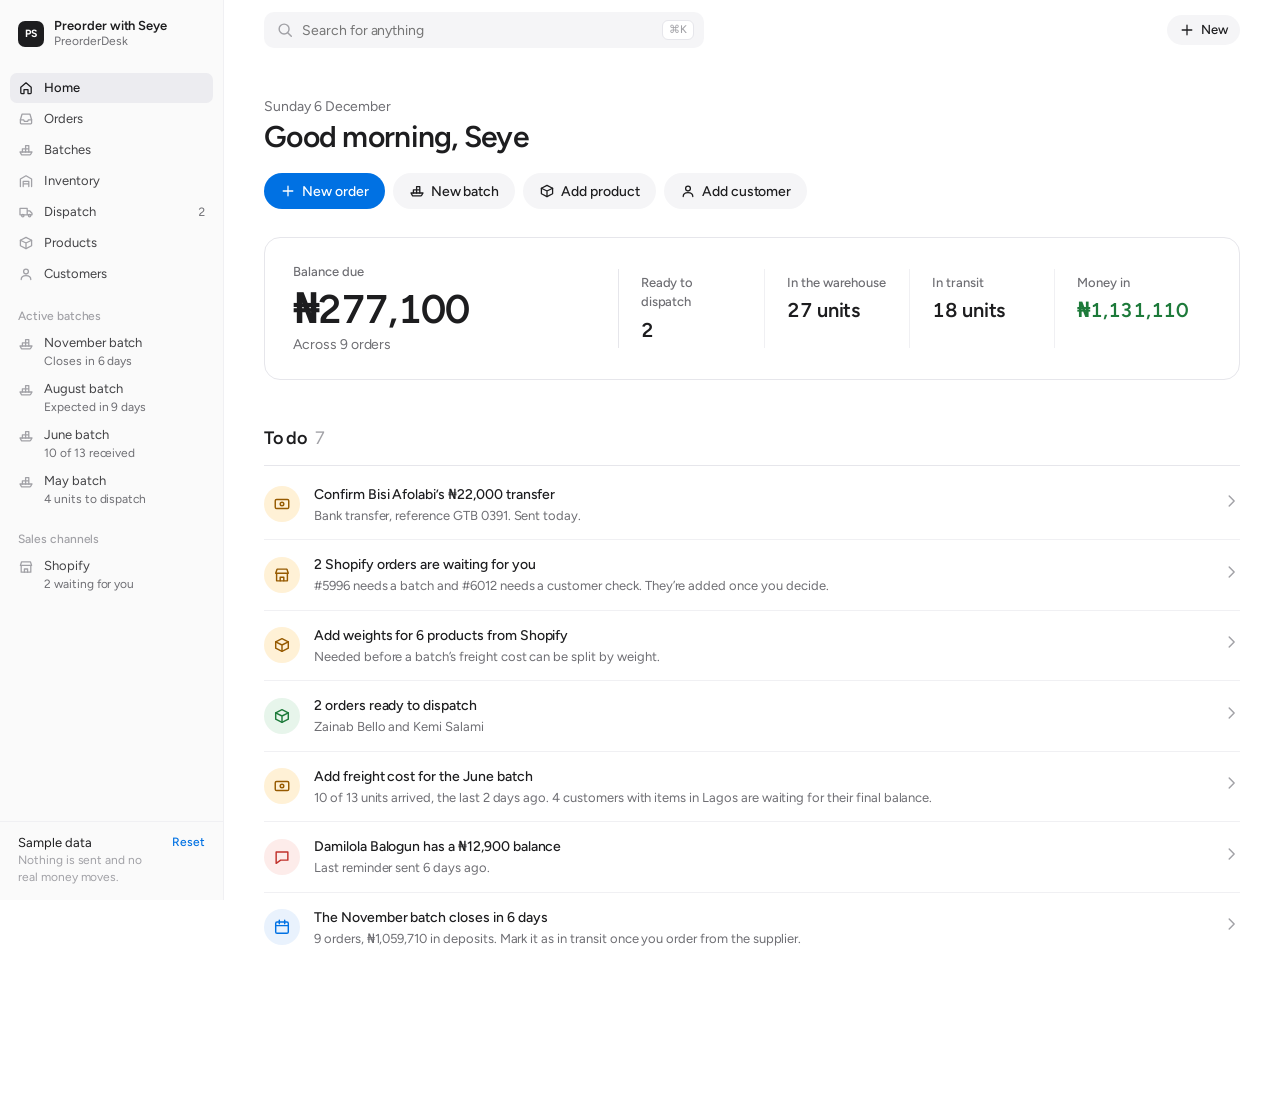
==== commit 86d4cbdb: "Add Inventory and Dispatch pages to v3 Stock in the Lagos warehouse is counted from deliveries, disp" ====
--- a/v3/index.html
+++ b/v3/index.html
@@ -247,6 +247,14 @@
 .dline{display:grid;grid-template-columns:36px minmax(0,1fr) auto;gap:12px;align-items:center;padding:8px 0}
 .dline .thumb{width:36px;height:36px}
 .dline .num{color:var(--ink-2)}
+/* Inventory and dispatch (Shopify inventory: Committed, Available, On hand, Incoming; Square Shipments; Fresha activity list) */
+.chg{font-weight:500;font-variant-numeric:tabular-nums}
+.chg.in{color:var(--green)}
+.tbl td.wrap{white-space:normal;min-width:180px}
+.tbl .zero{color:var(--ink-3)}
+.adj-now{display:flex;align-items:center;gap:10px;font-size:13px;color:var(--ink-2);margin:-4px 0 12px}
+.adj-now strong{color:var(--ink);font-variant-numeric:tabular-nums}
+.rcv-i.sp{cursor:default}
 /* Receive items (Shopify "Receive items", Shopify split fulfillment checkboxes, Fresha "Receive order") */
 .rcv-g{border-top:1px solid var(--line-2);padding:10px 0}
 .rcv-g:first-of-type{border-top:0}
@@ -650,6 +658,7 @@
   upload: '<path d="M10 13V4M6.5 7.5 10 4l3.5 3.5"/><path d="M4 12.5v2.5A1.5 1.5 0 0 0 5.5 16.5h9a1.5 1.5 0 0 0 1.5-1.5v-2.5"/>',
   more: '<circle cx="5" cy="10" r="1.1"/><circle cx="10" cy="10" r="1.1"/><circle cx="15" cy="10" r="1.1"/>',
   link: '<path d="M8.5 11.5a3 3 0 0 0 4.2 0l2.3-2.3a3 3 0 0 0-4.2-4.2L9.6 6.2"/><path d="M11.5 8.5a3 3 0 0 0-4.2 0L5 10.8a3 3 0 0 0 4.2 4.2l1.2-1.2"/>',
+  shelves: '<path d="M3 17V7.5l7-4 7 4V17"/><path d="M6.5 17v-6.5h7V17M6.5 13.7h7"/>',
   ship: '<path d="M2.5 12.5h15l-1.8 3.2a1 1 0 0 1-.9.5H5.2a1 1 0 0 1-.9-.5z"/><path d="M5.5 12.5V8.5h4v4M9.5 12.5V8.5h4v4M9.5 8.5v-4h4v4"/>',
 };
 const ic = n => `<svg class="ic" viewBox="0 0 20 20" aria-hidden="true">${I[n] || ''}</svg>`;
@@ -694,13 +703,13 @@
   const s = {
     v: 3, seq: 1052, products, customers: [], orders: [],
     batches: [
-      { id: 'MAY', name: 'May batch', ref: 'SHP-2605', from: 'Ningbo', status: 'received', createdOn: rel(-112), closesOn: rel(-95), shippedOn: rel(-88), eta: rel(-21), receivedOn: rel(-21), ratePerKg: 2800, cost: null, spareKg: 30, spareUnits: 16, shelf: 'A', lineup: ['KB04'], log: [],
-        deliveries: [{ id: 'd1', date: rel(-21), spare: 16 }] },
+      { id: 'MAY', name: 'May batch', ref: 'SHP-2605', from: 'Ningbo', status: 'received', createdOn: rel(-112), closesOn: rel(-95), shippedOn: rel(-88), eta: rel(-21), receivedOn: rel(-21), ratePerKg: 2800, cost: null, spareKg: 48, spareUnits: 16, spareBy: { KB04: 16 }, shelf: 'A', lineup: ['KB04'], log: [],
+        deliveries: [{ id: 'd1', date: rel(-21), spare: 16, spareBy: { KB04: 16 } }] },
       /* Arriving in parts: the glass bowls came first, the dispenser and one cookware set a week later, and one cookware set is still to come */
-      { id: 'JUN', name: 'June batch', ref: 'SHP-2606', from: 'Guangzhou', status: 'partial', createdOn: rel(-100), closesOn: rel(-82), shippedOn: rel(-80), eta: rel(6), receivedOn: null, ratePerKg: null, cost: null, spareKg: 89, spareUnits: 8, shelf: 'B', lineup: ['CI07', 'GB12', 'HD02'], log: [],
-        deliveries: [{ id: 'd1', date: rel(-9), spare: 4 }, { id: 'd2', date: rel(-2), spare: 2 }] },
-      { id: 'AUG', name: 'August batch', ref: 'SHP-2607', from: 'Guangzhou', status: 'transit', createdOn: rel(-60), closesOn: rel(-42), shippedOn: rel(-41), eta: rel(9), receivedOn: null, ratePerKg: null, cost: null, spareKg: 40, spareUnits: 12, shelf: 'C', lineup: ['SP01', 'FA21', 'FA08'], log: [], deliveries: [] },
-      { id: 'NOV', name: 'November batch', ref: 'SHP-2608', from: 'Guangzhou', status: 'open', createdOn: rel(-12), closesOn: rel(6), shippedOn: null, eta: null, receivedOn: null, ratePerKg: null, cost: null, spareKg: 0, spareUnits: 0, shelf: 'D', lineup: ['CI07', 'HD02', 'GB12'], log: [], deliveries: [] },
+      { id: 'JUN', name: 'June batch', ref: 'SHP-2606', from: 'Guangzhou', status: 'partial', createdOn: rel(-100), closesOn: rel(-82), shippedOn: rel(-80), eta: rel(6), receivedOn: null, ratePerKg: null, cost: null, spareKg: 95, spareUnits: 8, spareBy: { CI07: 4, HD02: 3, GB12: 1 }, shelf: 'B', lineup: ['CI07', 'GB12', 'HD02'], log: [],
+        deliveries: [{ id: 'd1', date: rel(-9), spare: 4, spareBy: { GB12: 1, CI07: 3 } }, { id: 'd2', date: rel(-2), spare: 2, spareBy: { HD02: 2 } }] },
+      { id: 'AUG', name: 'August batch', ref: 'SHP-2607', from: 'Guangzhou', status: 'transit', createdOn: rel(-60), closesOn: rel(-42), shippedOn: rel(-41), eta: rel(9), receivedOn: null, ratePerKg: null, cost: null, spareKg: 40, spareUnits: 12, spareBy: { SP01: 7, FA21: 3, FA08: 2 }, shelf: 'C', lineup: ['SP01', 'FA21', 'FA08'], log: [], deliveries: [] },
+      { id: 'NOV', name: 'November batch', ref: 'SHP-2608', from: 'Guangzhou', status: 'open', createdOn: rel(-12), closesOn: rel(6), shippedOn: null, eta: null, receivedOn: null, ratePerKg: null, cost: null, spareKg: 0, spareUnits: 0, spareBy: {}, shelf: 'D', lineup: ['CI07', 'HD02', 'GB12'], log: [], deliveries: [] },
     ],
   };
   const shelfNo = { A: 0, B: 0, C: 0, D: 0 };
@@ -733,7 +742,7 @@
     if (x.delivery) L(o.created, x.delivery[0] === 'pickup' ? `Delivery method set to pickup at ${STORE.hub}` : `Delivery method set to delivery to ${area}`);
     if (x.reminded != null) L(o.remindedOn, 'Payment reminder sent on WhatsApp');
     if (x.claim) L(TODAY, `Customer sent proof of a ${naira(x.claim[0])} transfer (${x.claim[2]})`);
-    if (x.delivered != null) L(o.deliveredOn, 'Fulfilled by courier (GIG Logistics)');
+    if (x.delivered != null) L(o.deliveredOn, `${andList(o.items.map(it => products[it.sku].name))} dispatched by courier (GIG Logistics)`);
     s.orders.push(o);
   };
   mk(1037, 'Yewande Bakare', 'Ikoyi', 'WhatsApp', -101, [['KB04', 'MAY', { done: 1 }]], [[68000, -100, 'Bank transfer'], [13900, -8, 'Paystack']], { delivery: ['courier', 5500], delivered: -5 });
@@ -768,7 +777,45 @@
     });
     if (b.cost) L(b.receivedOn, `Freight and clearing cost of ${naira(b.cost)} added (${naira(b.ratePerKg)} per kg)`);
   });
+  /* Spare saucepans that left the warehouse without an order */
+  s.moves = [
+    { id: 'm1', date: rel(-12), sku: 'KB04', qty: -1, reason: 'Damaged', note: 'Chipped enamel, found while shelving' },
+    { id: 'm2', date: rel(-6), sku: 'KB04', qty: -2, reason: 'Sold in person', note: 'Walk-in at the hub' },
+  ];
+  backfillStock(s);
   return s;
+}
+/* Stock records for data that has none yet: which product each spare unit is, and a dispatch for every item already handed over.
+   Returns true when it changed something. */
+function backfillStock(s) {
+  let ch = false;
+  if (!s.moves) { s.moves = []; ch = true; }
+  if (!s.dispatches) { s.dispatches = []; s.dseq = 1000; ch = true; }
+  s.batches.forEach(b => {
+    if (!b.spareBy) {
+      ch = true; b.spareBy = {};
+      const ks = b.lineup || [];
+      for (let n = 0; ks.length && n < (b.spareUnits || 0); n++) { const k = ks[n % ks.length]; b.spareBy[k] = (b.spareBy[k] || 0) + 1; }
+    }
+    const left = { ...b.spareBy };
+    (b.deliveries || []).forEach(d => {
+      if (!d.spareBy) {
+        ch = true; d.spareBy = {};
+        let need = d.spare || 0;
+        Object.keys(left).forEach(k => { const t = Math.min(left[k], need); if (t) { d.spareBy[k] = t; need -= t; } });
+      }
+      Object.entries(d.spareBy).forEach(([k, n]) => { left[k] = (left[k] || 0) - n; });
+    });
+  });
+  [...s.orders].sort((a, b) => String(a.deliveredOn || '9').localeCompare(String(b.deliveredOn || '9')) || a.id - b.id).forEach(o => {
+    const its = o.items.filter(i => i.handedOver && !i.dispatchId);
+    if (!its.length) return;
+    ch = true;
+    const id = 'D' + (++s.dseq), method = o.delivery ? o.delivery.method : 'pickup';
+    its.forEach(i => { i.dispatchId = id; });
+    s.dispatches.push({ id, date: o.deliveredOn || TODAY, orderId: o.id, method, carrier: method === 'courier' ? 'GIG Logistics' : '', track: '', lines: its.map(i => ({ sku: i.sku, qty: i.qty, shelf: i.shelf || null, batchId: i.batchId })) });
+  });
+  return ch;
 }
 /* Batch timeline line for one delivery. lines: [{ name, qty }] */
 function deliveryText(n, lines, spare, left, eta) {
@@ -794,6 +841,7 @@
   });
   if (changed) save();
 }
+function ensureStock() { if (backfillStock(S)) save(); }
 function save() { try { localStorage.setItem(KEY, JSON.stringify(S)); } catch (e) { toast('This browser couldn’t save the change. Try a smaller photo.'); } }
 let S = load();
 
@@ -818,6 +866,37 @@
 const batchLeft = b => batchTotal(b) - batchGot(b);
 const onTheWay = b => b.status === 'transit' || b.status === 'partial';
 const lastDelivery = b => (b.deliveries || []).slice(-1)[0] || null;
+/* Stock in the Lagos warehouse, worked out from deliveries, dispatches and adjustments. Never typed in, so it can't drift.
+   held: received for a customer and not dispatched. spare: received, not tied to an order. way: shipped, not yet received. */
+const spareGot = (b, k) => sum((b.deliveries || []).map(d => (d.spareBy || {})[k] || 0));
+function stockOf(sku) {
+  let held = 0, way = 0, out = 0;
+  S.orders.forEach(o => o.items.forEach(i => {
+    if (i.sku !== sku) return;
+    if (i.handedOver) out += i.qty; else if (i.receivedOn) held += i.qty; else if (onTheWay(batchById(i.batchId))) way += i.qty;
+  }));
+  let spare = sum(S.moves.filter(m => m.sku === sku).map(m => m.qty));
+  S.batches.forEach(b => { const g = spareGot(b, sku); spare += g; if (onTheWay(b)) way += ((b.spareBy || {})[sku] || 0) - g; });
+  return { held, spare, onHand: held + spare, way, out };
+}
+const stockAll = () => Object.values(S.products).map(p => ({ p, s: stockOf(p.id) }));
+const warehouseUnits = () => sum(stockAll().map(r => r.s.onHand));
+/* Every time a product's stock changed, oldest first, with the on-hand count after each */
+function stockHistory(sku) {
+  const ev = [];
+  S.batches.forEach(b => (b.deliveries || []).forEach((d, n) => {
+    const cust = sum(batchLines(b).filter(x => x.i.sku === sku && x.i.dId === d.id).map(x => x.i.qty)), sp = (d.spareBy || {})[sku] || 0;
+    if (cust + sp) ev.push({ date: d.date, k: 0, qty: cust + sp, text: `Received with the ${b.name}`, sub: `Delivery ${n + 1}. ${[cust ? `${cust} for customers` : '', sp ? `${sp} spare` : ''].filter(Boolean).join(', ')}`, href: `#batch/${b.id}` });
+  }));
+  S.moves.filter(m => m.sku === sku).forEach(m => ev.push({ date: m.date, k: 1, qty: m.qty, text: `Spare stock adjusted: ${lc(m.reason)}`, sub: m.note || '' }));
+  S.dispatches.forEach(d => { const q = sum(d.lines.filter(l => l.sku === sku).map(l => l.qty)); const o = orderById(d.orderId);
+    if (q) ev.push({ date: d.date, k: 2, qty: -q, text: `Dispatched to ${o ? custOf(o).name : 'a customer'}`, sub: `Order #${d.orderId}, ${dispatchHow(d)}`, href: `#order/${d.orderId}` }); });
+  ev.sort((a, b) => toMs(a.date) - toMs(b.date) || a.k - b.k);
+  let bal = 0; ev.forEach(e => { bal += e.qty; e.after = bal; });
+  return ev;
+}
+const dispatchHow = d => d.method === 'pickup' ? `picked up at ${STORE.hub}` : `by ${d.carrier || 'courier'}${d.track ? `, tracking ${d.track}` : ''}`;
+const signed = n => (n > 0 ? '+' : n < 0 ? '−' : '') + Math.abs(n);
 const rbar = (got, total, now = 0) => `<div class="rbar" role="img" aria-label="${got} of ${total} received"><i style="width:${total ? Math.round((got + now) / total * 100) : 0}%" class="now"></i><i style="width:${total ? Math.round(got / total * 100) : 0}%"></i></div>`;
 const lc = s => s.charAt(0).toLowerCase() + s.slice(1);
 const MONTHS = ['January', 'February', 'March', 'April', 'May', 'June', 'July', 'August', 'September', 'October', 'November', 'December'];
@@ -877,9 +956,9 @@
   else if (owed > 0 || !final) pay = ['Partially paid', ''];
   else pay = ['Paid', 'green', 'check'];
   let ful;
-  if (delivered) ful = ['Fulfilled', 'green', 'check'];
-  else if (items.some(i => i.handedOver)) ful = ['Partially fulfilled', 'amber'];
-  else if (fulfillable.length) ful = ['Ready to fulfill', 'amber'];
+  if (delivered) ful = ['Dispatched', 'green', 'check'];
+  else if (items.some(i => i.handedOver)) ful = ['Partially dispatched', 'amber'];
+  else if (fulfillable.length) ful = ['Ready to dispatch', 'amber'];
   else ful = ['On hold', ''];
   return { items, goods, discount, ship, shipKnown, delivery, total, paid, owed, final, claim, remaining, missing, reasons, ready, fulfillable, held, delivered, pay, ful };
 }
@@ -899,7 +978,7 @@
   const noKg = kgNeeded();
   if (noKg.length) T.push({ icon: 'box', tone: 'amber', href: '#shopify', title: `Add weights for ${plural(noKg.length, 'product')} from Shopify`, sub: 'Needed before a batch’s freight cost can be split by weight.' });
   const ready = all.filter(x => x.c.ready);
-  if (ready.length) T.push({ icon: 'box', tone: 'green', href: '#orders?tab=ready', title: `${plural(ready.length, 'order')} ready to fulfill`, sub: andList(ready.map(x => esc(x.cu.name))) });
+  if (ready.length) T.push({ icon: 'box', tone: 'green', href: '#dispatch', title: `${plural(ready.length, 'order')} ready to dispatch`, sub: andList(ready.map(x => esc(x.cu.name))) });
   S.batches.filter(b => (b.status === 'received' || b.status === 'partial') && b.ratePerKg == null).forEach(b => {
     const waiting = ordersIn(b).filter(o => o.items.some(i => i.batchId === b.id && i.receivedOn && !i.handedOver)).length;
     T.push({ icon: 'money', tone: 'amber', href: `#batch/${b.id}`, title: `Add freight cost for the ${b.name}`, sub: b.status === 'partial'
@@ -926,7 +1005,6 @@
   const dueOrders = all.filter(x => !x.c.delivered && x.c.owed > 0);
   const due = sum(dueOrders.map(x => x.c.owed));
   const ready = all.filter(x => x.c.ready).length;
-  const hold = all.filter(x => !x.c.delivered && !x.c.fulfillable.length).length;
   const transit = S.batches.filter(onTheWay);
   const inflow = sum(S.orders.flatMap(o => o.payments.filter(p => dayDiff(p.date) >= -30).map(p => p.amount)));
   const T = todos();
@@ -942,8 +1020,8 @@
     <section class="panel overview">
       <div><span class="label">Balance due</span><div class="big">${naira(due)}</div><span class="muted">Across ${plural(dueOrders.length, 'order')}</span></div>
       <div class="ov-stats">
-        <a href="#orders?tab=ready"><span class="label">Ready to fulfill</span><strong>${ready}</strong></a>
-        <a href="#orders?tab=hold"><span class="label">On hold</span><strong>${hold}</strong></a>
+        <a href="#dispatch"><span class="label">Ready to dispatch</span><strong>${ready}</strong></a>
+        <a href="#inventory" title="Units in the Lagos warehouse: held for customers, plus spare stock"><span class="label">In the warehouse</span><strong>${plural(warehouseUnits(), 'unit')}</strong></a>
         <a href="#batches" title="Units shipped and not yet in Lagos, including spare stock"><span class="label">In transit</span><strong>${plural(sum(transit.map(batchLeft)), 'unit')}</strong></a>
         <a href="#orders" title="Payments received in the last 30 days"><span class="label">Money in</span><strong class="green">${naira(inflow)}</strong></a>
       </div>
@@ -954,13 +1032,15 @@
         : `<div class="empty">${ic('done')}<strong>Nice! There’s nothing you need to do right now.</strong>New tasks appear here when a batch arrives or a customer pays.</div>`}
     </section>
     <section class="sec phone-only">
-      <div class="sec-h"><h2>Sales channels</h2></div>
-      <ul class="todo"><li><a href="#shopify"><span class="ti">${ic('store')}</span><span><strong>Shopify</strong><small>${shopNote()}</small></span><span class="chev">${ic('chevR')}</span></a></li></ul>
+      <div class="sec-h"><h2>More</h2></div>
+      <ul class="todo"><li><a href="#products"><span class="ti">${ic('box')}</span><span><strong>Products</strong><small>${plural(Object.keys(S.products).length, 'product')}</small></span><span class="chev">${ic('chevR')}</span></a></li>
+        <li><a href="#customers"><span class="ti">${ic('customers')}</span><span><strong>Customers</strong><small>${plural(S.customers.length, 'customer')}</small></span><span class="chev">${ic('chevR')}</span></a></li>
+        <li><a href="#shopify"><span class="ti">${ic('store')}</span><span><strong>Shopify</strong><small>${shopNote()}</small></span><span class="chev">${ic('chevR')}</span></a></li></ul>
     </section>
   </div>`;
 }
 
-const TABS = [['all', 'All'], ['unpaid', 'Unpaid'], ['ready', 'Ready to fulfill'], ['hold', 'On hold'], ['fulfilled', 'Fulfilled']];
+const TABS = [['all', 'All'], ['unpaid', 'Unpaid'], ['ready', 'Ready to dispatch'], ['hold', 'On hold'], ['fulfilled', 'Dispatched']];
 const TAB_TEST = {
   all: () => true,
   unpaid: c => !c.delivered && (c.owed > 0 || !!c.claim),
@@ -990,7 +1070,7 @@
   </div>`;
 }
 function orderTable(rows) {
-  return `<div class="tbl-wrap listify"><table class="tbl"><thead><tr><th>Order</th><th>Customer</th><th>Batch</th><th>Payment</th><th>Fulfillment</th><th class="r">Total</th></tr></thead><tbody>
+  return `<div class="tbl-wrap listify"><table class="tbl"><thead><tr><th>Order</th><th>Customer</th><th>Batch</th><th>Payment</th><th>Dispatch</th><th class="r">Total</th></tr></thead><tbody>
     ${rows.map(({ o, c, cu }) => `<tr data-href="#order/${o.id}"><td><a class="strong" href="#order/${o.id}" style="color:inherit">#${o.id}</a><small>${fmt(o.created)}${o.shopify ? ', Shopify' : ''}</small></td><td><span class="who">${av(cu.name)}<span>${esc(cu.name)}</span></span></td><td class="muted">${esc(batchNames(o))}</td><td>${payPill(c)}</td><td>${fulPill(c)}</td><td class="r">${naira(c.total)}</td></tr>`).join('')}
   </tbody></table></div>
   <ul class="rowlist">${rows.map(({ o, c, cu }) => `<li><a href="#order/${o.id}">${av(cu.name, 'md')}<span><strong>${esc(cu.name)}</strong><small>#${o.id}, ${fmt(o.created)}</small></span><span class="r"><span class="num">${naira(c.total)}</span>${c.claim ? payPill(c) : c.fulfillable.length || c.delivered ? fulPill(c) : payPill(c)}</span></a></li>`).join('')}</ul>`;
@@ -1061,10 +1141,10 @@
       <div class="d-main">
         <section class="sec">
           <div class="sec-h"><h2>Items <span class="n">${itemCount(o)}</span></h2></div>
-          ${c.fulfillable.length ? `<div class="group"><div class="group-h">${pill('Ready to fulfill', 'amber')}<span class="muted">${methodText(o, cu)}</span><span class="acts"><button class="btn ${primary === 'fulfill' ? 'primary' : ''} sm" data-act="fulfill" data-id="${o.id}">${pickup ? 'Mark as picked up' : 'Mark as fulfilled'}</button></span></div>${c.fulfillable.map(lineRow).join('')}</div>` : ''}
+          ${c.fulfillable.length ? `<div class="group"><div class="group-h">${pill('Ready to dispatch', 'amber')}<span class="muted">${methodText(o, cu)}</span><span class="acts"><button class="btn ${primary === 'fulfill' ? 'primary' : ''} sm" data-act="fulfill" data-id="${o.id}">${pickup ? 'Mark as picked up' : 'Dispatch'}</button></span></div>${c.fulfillable.map(lineRow).join('')}</div>` : ''}
           ${c.held.length ? `<div class="group"><div class="group-h">${pill('On hold')}${canRelease ? `<span class="acts"><button class="btn sm" data-act="release" data-id="${o.id}">Release hold</button></span>` : ''}</div>
             <ul class="reasons">${c.reasons.map(r => `<li><span>${esc(r.text)}</span>${reasonAction(r, o)}</li>`).join('')}</ul>${c.held.map(lineRow).join('')}</div>` : ''}
-          ${fulfilledItems.length ? `<div class="group"><div class="group-h">${pill('Fulfilled', 'green', 'check')}<span class="muted">${o.deliveredOn ? fmtY(o.deliveredOn) + '. ' : ''}${methodText(o, cu)}</span></div>${fulfilledItems.map(lineRow).join('')}</div>` : ''}
+          ${fulfilledItems.length ? `<div class="group"><div class="group-h">${pill('Dispatched', 'green', 'check')}<span class="muted">${o.deliveredOn ? fmtY(o.deliveredOn) + '. ' : ''}${methodText(o, cu)}${fulfilledItems.some(i => i.dispatchId) ? `. ${[...new Set(fulfilledItems.map(i => i.dispatchId).filter(Boolean))].join(', ')}` : ''}</span></div>${fulfilledItems.map(lineRow).join('')}</div>` : ''}
         </section>
         <section class="sec">
           <div class="sec-h"><h2>Payment</h2>${!c.delivered && (c.owed > 0 || !c.final) ? `<div class="acts"><button class="btn ${primary === 'pay' ? 'primary' : ''} sm" data-act="mark-paid" data-id="${o.id}">Mark as paid</button></div>` : ''}</div>
@@ -1124,8 +1204,8 @@
       <div><span class="label">Taking orders</span><div class="big">${plural(sum(openBatches().map(batchUnits)), 'unit')}</div><span class="muted">${plural(openBatches().length, 'batch', 'batches')} open</span></div>
       <div class="ov-stats three">
         <div title="Units shipped and not yet in Lagos, including spare stock"><span class="label">In transit</span><strong>${plural(sum(S.batches.filter(onTheWay).map(batchLeft)), 'unit')}</strong></div>
-        <div><span class="label">Received, not fulfilled</span><strong>${plural(sum(S.orders.flatMap(o => calc(o).items.filter(i => i.here && !i.handedOver).map(i => i.qty))), 'unit')}</strong></div>
-        <div title="Spare units that have arrived in Lagos"><span class="label">Spare stock</span><strong>${plural(sum(S.batches.map(spareIn)), 'unit')}</strong></div>
+        <a href="#inventory" title="In the warehouse for customers, not yet dispatched"><span class="label">Received, not dispatched</span><strong>${plural(sum(stockAll().map(r => r.s.held)), 'unit')}</strong></a>
+        <a href="#inventory" title="Spare units in the warehouse now"><span class="label">Spare stock</span><strong>${plural(sum(stockAll().map(r => r.s.spare)), 'unit')}</strong></a>
       </div>
     </section>
     <div class="tbl-wrap listify"><table class="tbl"><thead><tr><th>Batch</th><th>Route</th><th>Status</th><th class="r">Orders</th><th class="r">Received</th><th>Expected</th><th class="r">Freight cost</th></tr></thead><tbody>
@@ -1154,16 +1234,17 @@
   if (b.status === 'open') primary = `<button class="btn primary" data-act="transit" data-id="${b.id}">Mark as in transit</button>`;
   else if (b.status === 'transit') primary = recv('primary');
   else if (b.ratePerKg == null && (b.status === 'partial' || b.status === 'received')) primary = `${b.status === 'partial' ? recv('') : ''}<button class="btn primary" data-act="freight" data-id="${b.id}">Add freight cost</button>`;
-  else if (b.status === 'partial') primary = readyN ? `${recv('')}<a class="btn primary" href="#orders?tab=ready">Fulfill orders</a>` : recv('primary');
-  else if (b.status === 'received' && readyN) primary = `<a class="btn primary" href="#orders?tab=ready">Fulfill orders</a>`;
+  else if (b.status === 'partial') primary = readyN ? `${recv('')}<a class="btn primary" href="#dispatch">Dispatch orders</a>` : recv('primary');
+  else if (b.status === 'received' && readyN) primary = `<a class="btn primary" href="#dispatch">Dispatch orders</a>`;
   const rcell = (g, q) => `<span class="rcell">${rbar(g, q)}<span>${g} of ${q}</span></span>`;
-  const dRow = ({ o, i }) => `<div class="dline">${thumb(P(i.sku))}<div><div class="ln">${esc(P(i.sku).name)}</div><div class="ls">For <a href="#order/${o.id}">${esc(custOf(o).name)}</a>, #${o.id}${i.shelf ? `. Shelf ${i.shelf}` : ''}${i.handedOver ? '. Fulfilled' : ''}</div></div><div class="num">× ${i.qty}</div></div>`;
-  const spareRow = n => n ? `<div class="dline">${thumb({ icon: 'box' })}<div><div class="ln">Spare stock</div><div class="ls">To sell later</div></div><div class="num">× ${n}</div></div>` : '';
+  const dRow = ({ o, i }) => `<div class="dline">${thumb(P(i.sku))}<div><div class="ln">${esc(P(i.sku).name)}</div><div class="ls">For <a href="#order/${o.id}">${esc(custOf(o).name)}</a>, #${o.id}${i.shelf ? `. Shelf ${i.shelf}` : ''}${i.handedOver ? '. Dispatched' : ''}</div></div><div class="num">× ${i.qty}</div></div>`;
+  const spareRows = by => Object.entries(by || {}).filter(([, n]) => n > 0).map(([k, n]) => `<div class="dline">${thumb(P(k))}<div><div class="ln">${esc(P(k).name)}</div><div class="ls">Spare stock, <a href="${stockHref(k)}">in inventory</a></div></div><div class="num">× ${n}</div></div>`).join('');
+  const spareToCome = Object.fromEntries(Object.keys(b.spareBy || {}).map(k => [k, b.spareBy[k] - spareGot(b, k)]));
   const still = lines.filter(x => !isIn(x.i));
   const deliveriesHTML = !dl.length ? '' : `<section class="sec">
           <div class="sec-h"><h2>Deliveries <span class="n">${dl.length}</span></h2></div>
-          ${left ? `<div class="group"><div class="group-h">${pill(`Still to come (${left})`)}<span class="muted">${b.eta ? `Expected ${fmtY(b.eta)}` : 'Expected date not set'}</span></div>${still.map(dRow).join('')}${spareRow((b.spareUnits || 0) - spareIn(b))}</div>` : ''}
-          ${[...dl].reverse().map(d => { const mine = lines.filter(x => x.i.dId === d.id); return `<div class="group"><div class="group-h">${pill(`Received (${sum(mine.map(x => x.i.qty)) + d.spare})`, 'green', 'check')}<span class="muted">Delivery ${dl.indexOf(d) + 1}, ${fmtY(d.date)}</span></div>${mine.map(dRow).join('')}${spareRow(d.spare)}</div>`; }).join('')}
+          ${left ? `<div class="group"><div class="group-h">${pill(`Still to come (${left})`)}<span class="muted">${b.eta ? `Expected ${fmtY(b.eta)}` : 'Expected date not set'}</span></div>${still.map(dRow).join('')}${spareRows(spareToCome)}</div>` : ''}
+          ${[...dl].reverse().map(d => { const mine = lines.filter(x => x.i.dId === d.id); return `<div class="group"><div class="group-h">${pill(`Received (${sum(mine.map(x => x.i.qty)) + d.spare})`, 'green', 'check')}<span class="muted">Delivery ${dl.indexOf(d) + 1}, ${fmtY(d.date)}</span></div>${mine.map(dRow).join('')}${spareRows(d.spareBy)}</div>`; }).join('')}
         </section>`;
   return `<div class="page">
     <a class="crumb" href="#batches">${ic('chevL')}Batches</a>
@@ -1178,7 +1259,7 @@
           ${shipped ? `<div class="rtot">${rbar(got, total)}<span>Total received: ${got} of ${total} units</span></div>` : ''}
           <div class="tbl-wrap"><table class="tbl"><thead><tr><th>Product</th><th class="r ph-hide">Price</th><th class="r">Preordered</th><th class="r ph-hide">Weight</th><th class="r">${shipped ? 'Received' : 'Arrives'}</th></tr></thead><tbody>
             ${skus.map(k => { const p = P(k), q = forOrders[k] || 0; return `<tr><td class="ph-wrap"><span class="who">${thumb(p, 'sm')}<span><span class="strong">${esc(p.name)}</span><small>${esc(p.variant || '')}</small></span></span></td><td class="r ph-hide">${naira(p.price)}</td><td class="r">${q}</td><td class="r ph-hide">${p.kg == null ? pill('Weight needed', 'amber') : `${p.kg * q} kg`}</td><td class="r">${shipped ? rcell(gotBy[k] || 0, q) : '<span class="faint">' + (b.eta ? fmt(b.eta) : 'Not set') + '</span>'}</td></tr>`; }).join('')}
-            ${b.spareUnits ? `<tr><td class="muted ph-wrap">Spare stock to sell</td><td class="ph-hide"></td><td class="r">${b.spareUnits}</td><td class="r ph-hide">${b.spareKg} kg</td><td class="r">${shipped ? rcell(spareIn(b), b.spareUnits) : ''}</td></tr>` : ''}
+            ${b.spareUnits ? `<tr><td class="muted ph-wrap">Spare stock to sell<small>${Object.entries(b.spareBy || {}).filter(([, n]) => n > 0).map(([k, n]) => `${esc(P(k).name)} × ${n}`).join(', ')}</small></td><td class="ph-hide"></td><td class="r">${b.spareUnits}</td><td class="r ph-hide">${b.spareKg} kg</td><td class="r">${shipped ? rcell(spareIn(b), b.spareUnits) : ''}</td></tr>` : ''}
           </tbody></table></div>
         </section>
         ${deliveriesHTML}
@@ -1220,10 +1301,172 @@
   const inBatches = id => openBatches().filter(b => (b.lineup || []).includes(id)).map(b => b.name);
   return `<div class="page">
     <div class="ph"><div><h1>Products</h1><p class="sub">What you sell. Weight is used to split each batch’s freight cost.</p></div><div class="acts"><button class="btn primary" data-act="add-product">${ic('plus')}Add product</button></div></div>
-    <div class="tbl-wrap listify"><table class="tbl"><thead><tr><th>Product</th><th class="r">Price</th><th class="r">Supplier cost</th><th class="r">Weight</th><th>Taking orders in</th><th class="r">Preordered</th></tr></thead><tbody>
-      ${list.map(p => { const m = p.cost ? Math.round((p.price - p.cost) / p.price * 100) : null; const ib = inBatches(p.id); return `<tr data-act="edit-product" data-id="${p.id}" style="cursor:pointer"><td><span class="who">${thumb(p)}<span><span class="strong">${esc(p.name)}</span><small>${[esc(p.variant || ''), p.shopify ? 'From Shopify' : ''].filter(Boolean).join(', ')}</small></span></span></td><td class="r">${naira(p.price)}</td><td class="r">${p.cost ? `${naira(p.cost)}<small>${m}% margin</small>` : '<span class="faint">Not set</span>'}</td><td class="r">${p.kg == null ? pill('Weight needed', 'amber') : `${p.kg} kg`}</td><td>${ib.length ? esc(ib.join(', ')) : '<span class="faint">No open batch</span>'}</td><td class="r">${pre(p.id)}</td></tr>`; }).join('')}
+    <div class="tbl-wrap listify"><table class="tbl"><thead><tr><th>Product</th><th class="r">Price</th><th class="r">Supplier cost</th><th class="r">Weight</th><th>Taking orders in</th><th class="r">Preordered</th><th class="r">On hand</th></tr></thead><tbody>
+      ${list.map(p => { const m = p.cost ? Math.round((p.price - p.cost) / p.price * 100) : null; const ib = inBatches(p.id); return `<tr data-act="edit-product" data-id="${p.id}" style="cursor:pointer"><td><span class="who">${thumb(p)}<span><span class="strong">${esc(p.name)}</span><small>${[esc(p.variant || ''), p.shopify ? 'From Shopify' : ''].filter(Boolean).join(', ')}</small></span></span></td><td class="r">${naira(p.price)}</td><td class="r">${p.cost ? `${naira(p.cost)}<small>${m}% margin</small>` : '<span class="faint">Not set</span>'}</td><td class="r">${p.kg == null ? pill('Weight needed', 'amber') : `${p.kg} kg`}</td><td>${ib.length ? esc(ib.join(', ')) : '<span class="faint">No open batch</span>'}</td><td class="r">${pre(p.id)}</td><td class="r"><a href="${stockHref(p.id)}">${stockOf(p.id).onHand}</a></td></tr>`; }).join('')}
     </tbody></table></div>
     <ul class="rowlist">${list.map(p => `<li><a href="#products" data-act="edit-product" data-id="${p.id}">${thumb(p)}<span><strong>${esc(p.name)}</strong><small>${p.variant ? esc(p.variant) + ', ' : ''}${p.kg == null ? 'weight needed' : `${p.kg} kg`}</small></span><span class="r"><span class="num">${naira(p.price)}</span><small class="muted">${pre(p.id)} preordered</small></span></a></li>`).join('')}</ul>
+  </div>`;
+}
+
+/* ---------- Inventory (Shopify inventory: Committed, Available, On hand, Incoming; Square "20 available") ---------- */
+const INV_TABS = [['in', 'In the warehouse'], ['way', 'On the way'], ['all', 'All products']];
+const INV_TEST = { in: s => s.onHand > 0, way: s => s.way > 0, all: () => true };
+let invQuery = '';
+const stockHref = id => `#inventory/${encodeURIComponent(id)}`;
+const num0 = n => n ? String(n) : '<span class="zero">0</span>';
+function invRows(tab) {
+  const q = invQuery.toLowerCase().trim();
+  const rows = stockAll().filter(r => INV_TEST[tab](r.s) && (!q || r.p.name.toLowerCase().includes(q) || String(r.p.variant || '').toLowerCase().includes(q)))
+    .sort((a, b) => b.s.onHand - a.s.onHand || b.s.way - a.s.way || a.p.name.localeCompare(b.p.name));
+  if (!rows.length) return `<div class="tbl-empty">${tab === 'in' ? 'Nothing in the warehouse matches. Stock shows here once you receive a delivery.' : 'No products found. Try another view or search.'}</div>`;
+  return `<div class="tbl-wrap listify"><table class="tbl"><thead><tr><th>Product</th><th class="r" title="Received for a customer’s order and not yet dispatched">For customers</th><th class="r" title="Received and not tied to any order">Spare</th><th class="r" title="For customers plus spare">On hand</th><th class="r" title="Shipped by the supplier and not yet received">On the way</th><th class="r">Dispatched</th></tr></thead><tbody>
+    ${rows.map(({ p, s }) => `<tr data-href="${stockHref(p.id)}"><td><span class="who">${thumb(p)}<span><a class="strong" href="${stockHref(p.id)}" style="color:inherit">${esc(p.name)}</a><small>${esc(p.variant || '')}</small></span></span></td><td class="r">${num0(s.held)}</td><td class="r">${num0(s.spare)}</td><td class="r"><span class="strong">${num0(s.onHand)}</span></td><td class="r">${num0(s.way)}</td><td class="r">${num0(s.out)}</td></tr>`).join('')}
+  </tbody></table></div>
+  <ul class="rowlist">${rows.map(({ p, s }) => `<li><a href="${stockHref(p.id)}">${thumb(p)}<span><strong>${esc(p.name)}</strong><small>${s.held} for customers, ${s.spare} spare${s.way ? `, ${s.way} on the way` : ''}</small></span><span class="r"><span class="num">${s.onHand}</span><small class="muted">on hand</small></span></a></li>`).join('')}</ul>`;
+}
+/* What changed lately across the warehouse: deliveries in, dispatches out, adjustments */
+function stockActivity() {
+  const ev = [];
+  S.batches.forEach(b => (b.deliveries || []).forEach((d, n) => { const q = sum(batchLines(b).filter(x => x.i.dId === d.id).map(x => x.i.qty)) + (d.spare || 0);
+    ev.push({ date: d.date, k: 0, qty: q, text: `Received with the ${b.name}`, sub: `Delivery ${n + 1}`, href: `#batch/${b.id}` }); }));
+  S.moves.forEach(m => ev.push({ date: m.date, k: 1, qty: m.qty, text: `${P(m.sku).name}: ${lc(m.reason)}`, sub: m.note || 'Spare stock adjusted', href: stockHref(m.sku) }));
+  S.dispatches.forEach(d => { const o = orderById(d.orderId); ev.push({ date: d.date, k: 2, qty: -sum(d.lines.map(l => l.qty)), text: `Dispatched to ${o ? custOf(o).name : 'a customer'}`, sub: `Order #${d.orderId}, ${dispatchHow(d)}`, href: `#order/${d.orderId}` }); });
+  return ev.sort((a, b) => toMs(b.date) - toMs(a.date) || b.k - a.k);
+}
+const moveList = ev => `<ul class="plist">${ev.map(e => `<li><span class="d">${fmt(e.date)}</span><span>${e.href ? `<a href="${e.href}" style="color:inherit">${esc(e.text)}</a>` : esc(e.text)}<small>${esc(e.sub || '')}</small></span><span class="a ${e.qty > 0 ? '' : 'due'}">${signed(e.qty)}</span></li>`).join('')}</ul>`;
+function inventoryPage(tab) {
+  tab = INV_TEST[tab] ? tab : 'in';
+  const all = stockAll();
+  const held = sum(all.map(r => r.s.held)), spare = sum(all.map(r => r.s.spare)), way = sum(all.map(r => r.s.way));
+  const out30 = -sum(stockActivity().filter(e => e.k === 2 && dayDiff(e.date) >= -30).map(e => e.qty));
+  const act = stockActivity().slice(0, 8);
+  return `<div class="page">
+    <div class="ph"><div><h1>Inventory</h1><p class="sub">What’s in the Lagos warehouse right now. It goes up when you receive a delivery and down when an order is dispatched.</p></div></div>
+    <section class="panel overview">
+      <div><span class="label">On hand</span><div class="big">${plural(held + spare, 'unit')}</div><span class="muted">Across ${plural(all.filter(r => r.s.onHand > 0).length, 'product')}</span></div>
+      <div class="ov-stats">
+        <a href="#dispatch" title="Received for a customer’s order and not yet dispatched"><span class="label">For customers</span><strong>${held}</strong></a>
+        <div title="Received and not tied to any order"><span class="label">Spare stock</span><strong>${spare}</strong></div>
+        <a href="#inventory?tab=way" title="Shipped by the supplier and not yet received"><span class="label">On the way</span><strong>${way}</strong></a>
+        <a href="#dispatch?tab=done" title="Units dispatched in the last 30 days"><span class="label">Dispatched</span><strong>${out30}</strong></a>
+      </div>
+    </section>
+    <nav class="tabs" aria-label="Inventory views">${INV_TABS.map(([k, l]) => `<a href="#inventory?tab=${k}" class="${k === tab ? 'on' : ''}" ${k === tab ? 'aria-current="page"' : ''}>${l}<span class="n">${all.filter(r => INV_TEST[k](r.s)).length}</span></a>`).join('')}</nav>
+    <div class="toolbar"><div class="search-in">${ic('search')}<input id="iq" type="search" placeholder="Search products" value="${esc(invQuery)}" aria-label="Search inventory"></div></div>
+    <div id="irows" data-tab="${tab}" style="margin-bottom:48px">${invRows(tab)}</div>
+    <section class="sec">
+      <div class="sec-h"><h2>Recent activity</h2></div>
+      ${act.length ? moveList(act) : '<div class="tbl-empty">Nothing has come in or gone out yet.</div>'}
+    </section>
+  </div>`;
+}
+/* One product's stock (Shopify product page "Inventory" card and its adjustment history) */
+function stockPage(id) {
+  const p = P(id);
+  if (!p) return `<div class="page"><div class="empty"><strong>This product doesn’t exist.</strong><a href="#inventory">Back to inventory</a></div></div>`;
+  const s = stockOf(id);
+  const here = S.orders.flatMap(o => { const c = calc(o); return c.items.filter(i => i.sku === id && i.receivedOn && !i.handedOver).map(i => ({ o, c, i })); })
+    .sort((a, b) => toMs(a.i.receivedOn) - toMs(b.i.receivedOn) || String(a.i.shelf).localeCompare(String(b.i.shelf), undefined, { numeric: true }));
+  const coming = S.batches.filter(onTheWay).map(b => ({ b, cust: sum(batchLines(b).filter(x => x.i.sku === id && !isIn(x.i)).map(x => x.i.qty)), sp: ((b.spareBy || {})[id] || 0) - spareGot(b, id) })).filter(x => x.cust + x.sp > 0);
+  const hist = stockHistory(id).reverse();
+  return `<div class="page">
+    <a class="crumb" href="#inventory">${ic('chevL')}Inventory</a>
+    <div class="ph">
+      <div class="who-h">${thumb(p)}<div><h1>${esc(p.name)}</h1><p class="sub">${[esc(p.variant || ''), p.kg == null ? 'weight needed' : `${p.kg} kg each`].filter(Boolean).join(', ')}</p></div></div>
+      <div class="acts"><button class="btn" data-act="edit-product" data-id="${esc(id)}">Edit product</button><button class="btn" data-act="adjust" data-id="${esc(id)}">Adjust spare stock</button></div>
+    </div>
+    <section class="panel overview">
+      <div><span class="label">On hand</span><div class="big">${plural(s.onHand, 'unit')}</div><span class="muted">In the Lagos warehouse</span></div>
+      <div class="ov-stats">
+        <div><span class="label">For customers</span><strong>${s.held}</strong></div>
+        <div><span class="label">Spare stock</span><strong>${s.spare}</strong></div>
+        <div><span class="label">On the way</span><strong>${s.way}</strong></div>
+        <div><span class="label">Dispatched</span><strong>${s.out}</strong></div>
+      </div>
+    </section>
+    <section class="sec">
+      <div class="sec-h"><h2>In the warehouse <span class="n">${s.onHand}</span></h2></div>
+      ${s.onHand > 0 ? `<div class="tbl-wrap"><table class="tbl"><thead><tr><th>Shelf</th><th>Held for</th><th class="ph-hide">In Lagos since</th><th>Status</th><th class="r">Units</th></tr></thead><tbody>
+        ${here.map(({ o, c, i }) => `<tr data-href="#order/${o.id}"><td class="strong">${esc(i.shelf || 'Not set')}</td><td><a href="#order/${o.id}" style="color:inherit">${esc(custOf(o).name)}</a><small>Order #${o.id}</small></td><td class="ph-hide muted">${fmtY(i.receivedOn)}</td><td>${c.fulfillable.includes(i) ? pill('Ready to dispatch', 'amber') : pill('On hold')}</td><td class="r">${i.qty}</td></tr>`).join('')}
+        ${s.spare > 0 ? `<tr><td class="faint">None</td><td>Spare stock<small>Not tied to an order</small></td><td class="ph-hide"></td><td>${pill('Spare')}</td><td class="r">${s.spare}</td></tr>` : ''}
+      </tbody></table></div>` : `<div class="tbl-empty">None in the warehouse right now.</div>`}
+    </section>
+    ${coming.length ? `<section class="sec">
+      <div class="sec-h"><h2>On the way <span class="n">${s.way}</span></h2></div>
+      <div class="tbl-wrap"><table class="tbl"><thead><tr><th>Batch</th><th>Expected</th><th class="r">For customers</th><th class="r">Spare</th></tr></thead><tbody>
+        ${coming.map(({ b, cust, sp }) => `<tr data-href="#batch/${b.id}"><td><a class="strong" href="#batch/${b.id}" style="color:inherit">${esc(b.name)}</a><small>${b.ref}</small></td><td>${b.eta ? fmtY(b.eta) : '<span class="faint">Not set</span>'}</td><td class="r">${num0(cust)}</td><td class="r">${num0(sp)}</td></tr>`).join('')}
+      </tbody></table></div>
+    </section>` : ''}
+    <section class="sec">
+      <div class="sec-h"><h2>Stock history</h2></div>
+      ${hist.length ? `<div class="tbl-wrap"><table class="tbl"><thead><tr><th>Date</th><th>Activity</th><th class="r">Change</th><th class="r">On hand after</th></tr></thead><tbody>
+        ${hist.map(e => `<tr ${e.href ? `data-href="${e.href}"` : ''}><td class="muted">${fmtY(e.date)}</td><td class="wrap">${esc(e.text)}<small>${esc(e.sub)}</small></td><td class="r"><span class="chg ${e.qty > 0 ? 'in' : ''}">${signed(e.qty)}</span></td><td class="r">${e.after}</td></tr>`).join('')}
+      </tbody></table></div>` : '<div class="tbl-empty">Nothing has come in or gone out yet.</div>'}
+    </section>
+  </div>`;
+}
+
+/* ---------- Dispatch (Square "Shipments": To-do and Shipped; Shopify fulfillment) ---------- */
+const DSP_TABS = [['todo', 'To dispatch'], ['hold', 'On hold in the warehouse'], ['done', 'Dispatched']];
+let dspQuery = '';
+function dispatchData() {
+  const all = S.orders.map(o => ({ o, c: calc(o), cu: custOf(o) }));
+  const todo = all.filter(x => x.c.fulfillable.length).sort((a, b) => toMs(a.o.created) - toMs(b.o.created));
+  const hold = all.map(x => ({ ...x, its: x.c.held.filter(i => i.receivedOn) })).filter(x => x.its.length).sort((a, b) => toMs(a.o.created) - toMs(b.o.created));
+  const done = [...S.dispatches].sort((a, b) => toMs(b.date) - toMs(a.date) || digits(b.id) - digits(a.id));
+  return { todo, hold, done };
+}
+const itemsCell = its => `${its.map(i => `${esc(P(i.sku).name)} × ${i.qty}`).join('<br>')}<small>${its.some(i => i.shelf) ? `Shelf ${its.map(i => i.shelf).filter(Boolean).join(', ')}` : ''}</small>`;
+const itemsLine = its => its.map(i => `${esc(P(i.sku).name)} × ${i.qty}`).join(', ');
+const leavingBy = (o, cu) => !o.delivery ? '<span class="faint">Not chosen</span>' : o.delivery.method === 'pickup' ? `Pickup<small>${STORE.hub}</small>` : `Delivery<small>${esc(placeOf(cu.area))}</small>`;
+function dspRows(tab) {
+  const D = dispatchData();
+  const ok = (o, cu) => matchOrder(o, dspQuery);
+  if (tab === 'todo') {
+    const rows = D.todo.filter(x => ok(x.o));
+    if (!rows.length) return `<div class="tbl-empty">${D.todo.length ? 'No orders found.' : 'Nothing to dispatch right now. Orders show here once their items are in Lagos and the balance is paid.'}</div>`;
+    return `<div class="tbl-wrap listify"><table class="tbl"><thead><tr><th>Order</th><th>Customer</th><th>Items to pack</th><th>Leaving by</th><th class="r">Units</th><th></th></tr></thead><tbody>
+      ${rows.map(({ o, c, cu }) => `<tr data-href="#order/${o.id}"><td><a class="strong" href="#order/${o.id}" style="color:inherit">#${o.id}</a><small>${fmt(o.created)}</small></td><td><span class="who">${av(cu.name)}<span>${esc(cu.name)}</span></span></td><td class="wrap">${itemsCell(c.fulfillable)}</td><td>${leavingBy(o, cu)}</td><td class="r">${sum(c.fulfillable.map(i => i.qty))}</td><td class="r"><button class="btn sm" data-act="fulfill" data-id="${o.id}">Dispatch</button></td></tr>`).join('')}
+    </tbody></table></div>
+    <ul class="rowlist">${rows.map(({ o, c, cu }) => `<li><a href="#order/${o.id}">${av(cu.name, 'md')}<span><strong>${esc(cu.name)}</strong><small>#${o.id}. ${itemsLine(c.fulfillable)}. Shelf ${c.fulfillable.map(i => i.shelf).filter(Boolean).join(', ')}</small></span><span class="r"><button class="btn sm" data-act="fulfill" data-id="${o.id}">Dispatch</button></span></a></li>`).join('')}</ul>`;
+  }
+  if (tab === 'hold') {
+    const rows = D.hold.filter(x => ok(x.o));
+    if (!rows.length) return `<div class="tbl-empty">${D.hold.length ? 'No orders found.' : 'Nothing is waiting in the warehouse.'}</div>`;
+    const why = c => c.reasons.length ? c.reasons.map(r => esc(r.text.replace(/ \(.*\)/, ''))).join('<br>') : 'Waiting for the rest of the order';
+    return `<div class="tbl-wrap listify"><table class="tbl"><thead><tr><th>Order</th><th>Customer</th><th>Items in the warehouse</th><th>Why it’s waiting</th><th class="r">Units</th></tr></thead><tbody>
+      ${rows.map(({ o, c, cu, its }) => `<tr data-href="#order/${o.id}"><td><a class="strong" href="#order/${o.id}" style="color:inherit">#${o.id}</a><small>${fmt(o.created)}</small></td><td><span class="who">${av(cu.name)}<span>${esc(cu.name)}</span></span></td><td class="wrap">${itemsCell(its)}</td><td class="wrap muted">${why(c)}</td><td class="r">${sum(its.map(i => i.qty))}</td></tr>`).join('')}
+    </tbody></table></div>
+    <ul class="rowlist">${rows.map(({ o, c, cu, its }) => `<li><a href="#order/${o.id}">${av(cu.name, 'md')}<span><strong>${esc(cu.name)}</strong><small>#${o.id}. ${itemsLine(its)}</small></span><span class="r">${pill('On hold')}<small class="muted">${plural(sum(its.map(i => i.qty)), 'unit')}</small></span></a></li>`).join('')}</ul>`;
+  }
+  const rows = D.done.map(d => ({ d, o: orderById(d.orderId) })).filter(x => x.o && ok(x.o));
+  if (!rows.length) return `<div class="tbl-empty">${D.done.length ? 'No dispatches found.' : 'Nothing has been dispatched yet.'}</div>`;
+  const how = d => d.method === 'pickup' ? `Picked up<small>${STORE.hub}</small>` : `${esc(d.carrier || 'Courier')}<small>${d.track ? `Tracking ${esc(d.track)}` : 'No tracking number'}</small>`;
+  return `<div class="tbl-wrap listify"><table class="tbl"><thead><tr><th>Dispatch</th><th>Order</th><th>Customer</th><th>Items</th><th>Sent by</th><th class="r">Units</th></tr></thead><tbody>
+    ${rows.map(({ d, o }) => `<tr data-href="#order/${o.id}"><td><span class="strong">${d.id}</span><small>${fmtY(d.date)}</small></td><td><a href="#order/${o.id}" style="color:inherit">#${o.id}</a></td><td><span class="who">${av(custOf(o).name)}<span>${esc(custOf(o).name)}</span></span></td><td class="wrap">${itemsCell(d.lines)}</td><td>${how(d)}</td><td class="r">${sum(d.lines.map(l => l.qty))}</td></tr>`).join('')}
+  </tbody></table></div>
+  <ul class="rowlist">${rows.map(({ d, o }) => `<li><a href="#order/${o.id}">${av(custOf(o).name, 'md')}<span><strong>${esc(custOf(o).name)}</strong><small>${d.id}, #${o.id}. ${itemsLine(d.lines)}</small></span><span class="r"><span class="num">${fmt(d.date)}</span><small class="muted">${d.method === 'pickup' ? 'Picked up' : esc(d.carrier || 'Courier')}</small></span></a></li>`).join('')}</ul>`;
+}
+function dispatchPage(tab) {
+  tab = DSP_TABS.some(t => t[0] === tab) ? tab : 'todo';
+  const D = dispatchData();
+  const units = sum(D.todo.flatMap(x => x.c.fulfillable.map(i => i.qty)));
+  const outOn = test => sum(D.done.filter(d => test(dayDiff(d.date))).flatMap(d => d.lines.map(l => l.qty)));
+  const n = { todo: D.todo.length, hold: D.hold.length, done: D.done.length };
+  return `<div class="page">
+    <div class="ph"><div><h1>Dispatch</h1><p class="sub">Orders leaving the Lagos warehouse, by pickup or courier. Each dispatch takes its units out of inventory.</p></div></div>
+    <section class="panel overview">
+      <div><span class="label">To dispatch</span><div class="big">${plural(D.todo.length, 'order')}</div><span class="muted">${plural(units, 'unit')} to pack</span></div>
+      <div class="ov-stats">
+        <a href="#dispatch?tab=hold" title="In the warehouse, waiting on payment, a delivery method or the rest of the order"><span class="label">On hold</span><strong>${plural(sum(D.hold.flatMap(x => x.its.map(i => i.qty))), 'unit')}</strong></a>
+        <a href="#dispatch?tab=done"><span class="label">Dispatched today</span><strong>${plural(outOn(d => d === 0), 'unit')}</strong></a>
+        <a href="#dispatch?tab=done"><span class="label">Last 7 days</span><strong>${plural(outOn(d => d >= -7), 'unit')}</strong></a>
+        <a href="#inventory" title="Everything in the warehouse, including spare stock"><span class="label">Left in warehouse</span><strong>${plural(warehouseUnits(), 'unit')}</strong></a>
+      </div>
+    </section>
+    <nav class="tabs" aria-label="Dispatch views">${DSP_TABS.map(([k, l]) => `<a href="#dispatch?tab=${k}" class="${k === tab ? 'on' : ''}" ${k === tab ? 'aria-current="page"' : ''}>${l}<span class="n">${n[k]}</span></a>`).join('')}</nav>
+    <div class="toolbar"><div class="search-in">${ic('search')}<input id="dq" type="search" placeholder="Search by order number, customer or phone" value="${esc(dspQuery)}" aria-label="Search dispatches"></div></div>
+    <div id="drows" data-tab="${tab}">${dspRows(tab)}</div>
   </div>`;
 }
 
@@ -1256,7 +1499,7 @@
     </div>
     <section class="panel overview">
       <div><span class="label">Balance due</span><div class="big">${naira(due)}</div><span class="muted">${due ? 'Across open orders' : 'Nothing owed right now'}</span></div>
-      <div class="ov-stats three"><div><span class="label">Paid</span><strong class="green">${naira(paid)}</strong></div><div><span class="label">Orders</span><strong>${os.length}</strong></div><div><span class="label">Fulfilled</span><strong>${os.filter(x => x.c.delivered).length}</strong></div></div>
+      <div class="ov-stats three"><div><span class="label">Paid</span><strong class="green">${naira(paid)}</strong></div><div><span class="label">Orders</span><strong>${os.length}</strong></div><div><span class="label">Dispatched</span><strong>${os.filter(x => x.c.delivered).length}</strong></div></div>
     </section>
     <div class="detail">
       <div class="d-main">
@@ -1475,7 +1718,7 @@
   const keys = Object.keys(bd.lines);
   const used = S.batches.map(x => x.shelf);
   const b = { id: 'B' + Date.now(), name: bd.name.trim(), ref: nextRef(), from: bd.from, status: 'open', createdOn: TODAY, closesOn: bd.closesOn, shippedOn: null, eta: bd.eta || null, receivedOn: null, ratePerKg: null, cost: null, deliveries: [],
-    spareUnits: sum(keys.map(k => bd.lines[k].spare)), spareKg: sum(keys.map(k => P(k).kg * bd.lines[k].spare)), shelf: 'EFGHIJKLMNOPQRSTUVWXYZ'.split('').find(l => !used.includes(l)) || 'Z', lineup: keys, log: [] };
+    spareUnits: sum(keys.map(k => bd.lines[k].spare)), spareBy: Object.fromEntries(keys.filter(k => bd.lines[k].spare > 0).map(k => [k, bd.lines[k].spare])), spareKg: sum(keys.map(k => P(k).kg * bd.lines[k].spare)), shelf: 'EFGHIJKLMNOPQRSTUVWXYZ'.split('').find(l => !used.includes(l)) || 'Z', lineup: keys, log: [] };
   b.log.push({ date: TODAY, text: `Batch created with ${plural(keys.length, 'product')}. Taking preorders until ${fmtY(b.closesOn)}`, kind: 'event' });
   if (b.spareUnits) b.log.push({ date: TODAY, text: `${plural(b.spareUnits, 'spare unit')} added for stock`, kind: 'event' });
   S.batches.push(b);
@@ -1829,37 +2072,81 @@
     },
   });
 }
-/* Fulfill (Shopify "Mark as fulfilled") */
+/* Dispatch (Shopify "Mark as fulfilled": "2 items selected", a checkbox per line, tracking number, carrier, notify the customer).
+   It writes a dispatch record, and the units leave the warehouse count. */
 function fulfillModal(o) {
   const c = calc(o), cu = custOf(o);
   let method = o.delivery ? o.delivery.method : 'pickup';
-  const titleTxt = method === 'pickup' && o.delivery ? 'Mark as picked up' : 'Mark as fulfilled';
+  const pickup = method === 'pickup' && o.delivery;
+  const idx = i => c.items.indexOf(i);
+  const sel = new Set(c.fulfillable.map(idx));
+  const before = warehouseUnits();
   openModal({
-    title: titleTxt,
-    body: () => `<div style="margin-bottom:12px">${c.fulfillable.map(i => `<div class="line" style="grid-template-columns:44px 1fr auto">${thumb(i.p)}<div><div class="ln">${esc(i.p.name)}</div><div class="ls">${esc(i.p.variant || '')}. Shelf ${i.shelf}</div></div><div class="num">${i.qty} of ${i.qty}</div></div>`).join('')}</div>
+    title: `Dispatch order #${o.id}`,
+    body: () => `<p>For ${esc(cu.name)}. ${o.delivery ? (pickup ? `Pickup at ${STORE.hub}.` : `Delivery to ${esc(placeOf(cu.area))}.`) : ''} Tick what is leaving the warehouse now.</p>
+      <div class="rcv-top"><span class="label" id="fm-n"></span></div>
+      <div style="margin-bottom:12px">${c.fulfillable.map(i => `<label class="rcv-h" style="padding:8px 0"><input type="checkbox" data-fi="${idx(i)}" checked>${thumb(i.p)}<span><strong>${esc(i.p.name)}</strong><small>${[esc(i.p.variant || ''), `Shelf ${i.shelf || 'not set'}`].filter(Boolean).join('. ')}</small></span><span class="num">${i.qty} of ${i.qty}</span></label>`).join('')}</div>
       ${!o.delivery ? `<div class="field"><span class="label">How is it leaving?</span>${seg('fm', ['Pickup', 'Courier'], 'Pickup')}</div>` : ''}
       <div id="fm-courier" ${method === 'courier' ? '' : 'hidden'}><div class="grid2">
         <div class="field"><label for="fm-track">Tracking number</label><input id="fm-track" autocomplete="off"></div>
         <div class="field"><label for="fm-carrier">Courier</label><select id="fm-carrier">${CARRIERS.map(x => `<option>${x}</option>`).join('')}</select></div>
-      </div><p class="help" style="margin:-6px 0 8px">Delivering to ${esc(placeOf(cu.area))}</p></div>
+      </div></div>
       <label class="check"><input type="checkbox" id="fm-notify" checked> Send a notification to the customer</label>`,
-    foot: () => `${cancelBtn}<button class="btn primary" id="fm-go">${titleTxt}</button>`,
+    foot: () => `<span class="left" id="fm-left"></span>${cancelBtn}<button class="btn primary" id="fm-go">Dispatch</button>`,
     mount(el) {
+      const picks = () => c.fulfillable.filter(i => sel.has(idx(i)));
+      const upd = () => {
+        const n = sum(picks().map(i => i.qty));
+        $('#fm-n', el).textContent = `${plural(picks().length, 'item')} selected`;
+        $('#fm-left', el).textContent = n ? `Leaves ${plural(before - n, 'unit')} in the warehouse` : 'Nothing ticked';
+        const go = $('#fm-go', el); go.disabled = !n; go.textContent = !n ? 'Dispatch' : pickup ? `Mark ${plural(n, 'unit')} as picked up` : `Dispatch ${plural(n, 'unit')}`;
+      };
+      $$('[data-fi]', el).forEach(b => b.addEventListener('change', () => { const k = Number(b.dataset.fi); if (b.checked) sel.add(k); else sel.delete(k); upd(); }));
       segField(el, 'fm', v => { method = v === 'Pickup' ? 'pickup' : 'courier'; $('#fm-courier', el).hidden = method !== 'courier'; });
       $('#fm-go', el).addEventListener('click', () => {
-        const track = ($('#fm-track', el) || {}).value || '', carrier = ($('#fm-carrier', el) || {}).value || '', notify = $('#fm-notify', el).checked;
-        const keys = c.fulfillable.map(i => i.sku + i.batchId);
+        const out = picks(); if (!out.length) return;
+        const track = method === 'courier' ? $('#fm-track', el).value.trim() : '', carrier = method === 'courier' ? $('#fm-carrier', el).value : '', notify = $('#fm-notify', el).checked;
+        let d;
         commit(() => {
           if (!o.delivery) o.delivery = { method, fee: 0 };
-          o.items.forEach(i => { if (keys.includes(i.sku + i.batchId)) i.handedOver = true; });
-          const names = andList(c.fulfillable.map(i => i.p.name));
-          logTo(o, method === 'pickup' ? `${names} picked up from ${STORE.hub}` : `${names} fulfilled by courier (${carrier}${track ? `, tracking ${track}` : ''})`);
-          if (notify) logTo(o, 'Fulfillment notification sent on WhatsApp');
+          d = { id: 'D' + (++S.dseq), date: TODAY, orderId: o.id, method, carrier, track, lines: out.map(i => ({ sku: i.sku, qty: i.qty, shelf: i.shelf || null, batchId: i.batchId })) };
+          S.dispatches.push(d);
+          out.forEach(i => { const it = o.items[idx(i)]; it.handedOver = true; it.dispatchId = d.id; });
+          const names = andList(out.map(i => i.p.name));
+          logTo(o, method === 'pickup' ? `${names} picked up from ${STORE.hub} (${d.id})` : `${names} dispatched by courier (${carrier}${track ? `, tracking ${track}` : ''}, ${d.id})`);
+          if (notify) logTo(o, 'Dispatch notification sent on WhatsApp');
           if (o.items.every(i => i.handedOver)) o.deliveredOn = TODAY;
           if (o.shopify) { const whole = o.items.every(i => i.handedOver); logTo(o, `${whole ? 'Order' : names} marked as fulfilled in Shopify. Shopify didn’t email the customer`); shopLog(`Order #${o.id} ${whole ? '' : 'partly '}marked as fulfilled in Shopify`); }
         });
-        closeModal(); toast(method === 'pickup' ? 'Marked as picked up' : 'Marked as fulfilled');
+        closeModal(); toast(`${method === 'pickup' ? 'Marked as picked up' : 'Dispatched'}. ${plural(warehouseUnits(), 'unit')} left in the warehouse`, { href: '#inventory', label: 'View inventory' });
       });
+      upd();
+    },
+  });
+}
+/* Adjust spare stock (Shopify inventory adjustment: new quantity, the change, a reason; Square adjustment reasons) */
+const ADJ_REASONS = ['Damaged', 'Lost or stolen', 'Gift or promotion', 'Sold in person', 'Returned to stock', 'Count correction'];
+function adjustModal(sku) {
+  const p = P(sku), cur = stockOf(sku).spare;
+  let next = cur;
+  openModal({
+    title: 'Adjust spare stock', size: 'sm',
+    body: () => `<div class="line" style="grid-template-columns:44px 1fr">${thumb(p)}<div><div class="ln">${esc(p.name)}</div><div class="ls">${esc(p.variant || '')}</div></div></div>
+      <div class="field"><label for="aj-q">Spare units on the shelf now</label><input id="aj-q" type="number" min="0" inputmode="numeric" value="${cur}"></div>
+      <div class="adj-now"><span>Spare stock</span><strong id="aj-chg"></strong></div>
+      <div class="field"><label for="aj-r">Reason</label><select id="aj-r">${ADJ_REASONS.map(r => `<option>${r}</option>`).join('')}</select></div>
+      <div class="field"><label for="aj-n">Note <span class="opt-l">(optional)</span></label><input id="aj-n" autocomplete="off"></div>
+      <p class="help">This changes spare stock only. Units held for a customer leave when their order is dispatched.</p>`,
+    foot: () => `${cancelBtn}<button class="btn primary" id="aj-go" disabled>Save</button>`,
+    mount(el) {
+      const upd = () => { $('#aj-chg', el).textContent = next === cur ? `${cur}` : `${cur} → ${next} (${signed(next - cur)})`; $('#aj-go', el).disabled = next === cur; };
+      $('#aj-q', el).addEventListener('input', e => { next = Math.max(0, Math.floor(Number(e.target.value) || 0)); upd(); });
+      $('#aj-go', el).addEventListener('click', () => {
+        const reason = $('#aj-r', el).value, note = $('#aj-n', el).value.trim();
+        commit(() => { S.moves.push({ id: 'm' + Date.now(), date: TODAY, sku, qty: next - cur, reason, note }); });
+        closeModal(); toast(`Spare stock updated. ${plural(stockOf(sku).onHand, 'unit')} on hand`);
+      });
+      upd();
     },
   });
 }
@@ -1869,7 +2156,7 @@
   const here = c.held.filter(i => i.here), away = c.missing;
   openModal({
     title: 'Release hold?', size: 'sm',
-    body: () => `<p>${andList(away.map(i => `${esc(i.p.name)} is ${batchWhen(i.b)}`))}. Releasing the hold lets you fulfill the ${andList(here.map(i => esc(i.p.name)))} now. The rest of the order stays on hold.</p>
+    body: () => `<p>${andList(away.map(i => `${esc(i.p.name)} is ${batchWhen(i.b)}`))}. Releasing the hold lets you dispatch the ${andList(here.map(i => esc(i.p.name)))} now. The rest of the order stays on hold.</p>
       <label class="check"><input type="checkbox" id="rl-ok"> ${esc(cu.name)} agreed to receive this order in two parts</label>`,
     foot: () => `${cancelBtn}<button class="btn primary" id="rl-go" disabled>Release hold</button>`,
     mount(el) {
@@ -1900,16 +2187,19 @@
    checkboxes with "10 items selected"; Fresha "Receive order" with Ordered and Received; Fresha "Stock order partially received".) */
 function receiveModal(b) {
   const lines = batchLines(b).sort((x, y) => toMs(x.o.created) - toMs(y.o.created));
-  const skus = [...new Set([...(b.lineup || []), ...lines.map(x => x.i.sku)])].filter(k => lines.some(x => x.i.sku === k));
+  const plan = b.spareBy || {};
+  const skus = [...new Set([...(b.lineup || []), ...lines.map(x => x.i.sku), ...Object.keys(plan)])].filter(k => lines.some(x => x.i.sku === k) || plan[k]);
+  const spLeft = k => (plan[k] || 0) - spareGot(b, k);
   const keyOf = x => `${x.o.id}:${x.o.items.indexOf(x.i)}`;
   const waiting = lines.filter(x => !isIn(x.i));
   const spareLeft = (b.spareUnits || 0) - spareIn(b);
   const total = batchTotal(b), before = batchGot(b);
   const last = lastDelivery(b);
   const sel = new Set();
-  const L = { date: TODAY, spare: 0, rest: b.eta && b.eta > TODAY ? b.eta : rel(7), notify: true };
+  const L = { date: TODAY, sp: {}, rest: b.eta && b.eta > TODAY ? b.eta : rel(7), notify: true };
   const chosen = () => waiting.filter(x => sel.has(keyOf(x)));
-  const nowUnits = () => sum(chosen().map(x => x.i.qty)) + L.spare;
+  const spNow = () => sum(Object.values(L.sp));
+  const nowUnits = () => sum(chosen().map(x => x.i.qty)) + spNow();
   const who = x => `#${x.o.id} ${esc(custOf(x.o).name)}`;
   openModal({
     title: `Receive items`,
@@ -1921,14 +2211,16 @@
       <div class="rcv-top"><span class="label" id="rc-tot"></span>${waiting.length || spareLeft ? '<button type="button" class="link" id="rc-all">Select everything still to come</button>' : ''}</div>
       <div id="rc-bar" style="margin-bottom:10px"></div>
       ${skus.map(k => { const its = lines.filter(x => x.i.sku === k), p = P(k), wait = its.filter(x => !isIn(x.i)); return `<div class="rcv-g">
-        <label class="rcv-h"><input type="checkbox" data-sku="${k}" ${wait.length ? '' : 'checked disabled'} aria-label="All ${esc(p.name)}">${thumb(p)}<span><strong>${esc(p.name)}</strong><small>${esc(p.variant || '')}</small></span><span class="num muted" data-cnt="${k}"></span></label>
+        <label class="rcv-h">${its.length ? `<input type="checkbox" data-sku="${k}" ${wait.length ? '' : 'checked disabled'} aria-label="All ${esc(p.name)}">` : '<span></span>'}${thumb(p)}<span><strong>${esc(p.name)}</strong><small>${esc(p.variant || '')}</small></span><span class="num muted" data-cnt="${k}"></span></label>
         ${its.map(x => isIn(x.i)
           ? `<div class="rcv-i done">${ic('check')}<span>${who(x)}<small>Received ${fmt(x.i.receivedOn)}${x.i.shelf ? `, shelf ${x.i.shelf}` : ''}</small></span><span class="num">× ${x.i.qty}</span></div>`
           : `<label class="rcv-i"><input type="checkbox" data-k="${keyOf(x)}" data-of="${k}"><span>${who(x)}<small>Ordered ${fmt(x.o.created)}</small></span><span class="num">× ${x.i.qty}</span></label>`).join('')}
+        ${!plan[k] ? '' : spLeft(k) > 0
+          ? `<div class="rcv-i sp"><span></span><span>Spare stock<small>${spareGot(b, k)} of ${plan[k]} received so far</small></span><span class="qty-in"><input data-sp="${k}" type="number" min="0" max="${spLeft(k)}" value="0" inputmode="numeric" aria-label="Spare ${esc(p.name)} in this delivery">of ${spLeft(k)}</span></div>`
+          : `<div class="rcv-i done">${ic('check')}<span>Spare stock<small>All ${plan[k]} received</small></span><span class="num">× ${plan[k]}</span></div>`}
       </div>`; }).join('')}
-      ${b.spareUnits ? `<div class="rcv-sp"><span></span>${thumb({ icon: 'box' })}<span><strong>Spare stock</strong><small>${spareIn(b)} of ${b.spareUnits} received so far</small></span>${spareLeft ? `<span class="qty-in"><input id="rc-spare" type="number" min="0" max="${spareLeft}" value="0" inputmode="numeric" aria-label="Spare units in this delivery">of ${spareLeft}</span>` : '<span class="num muted">All in</span>'}</div>` : ''}
       <label class="check" id="rc-notify-l"><input type="checkbox" id="rc-notify" checked> Send customers whose items arrived an update on WhatsApp</label>
-      <p class="help">Each item gets a shelf number. Orders whose items have all arrived can move on while the rest of the batch is on its way.</p>`,
+      <p class="help">Each item gets a shelf number and is added to inventory. Orders whose items have all arrived can move on while the rest of the batch is on its way.</p>`,
     foot: () => `<span class="left" id="rc-left"></span>${cancelBtn}<button class="btn primary" id="rc-go" disabled>Receive items</button>`,
     mount(el) {
       const upd = () => {
@@ -1937,9 +2229,9 @@
         $('#rc-bar', el).innerHTML = rbar(before, total, n);
         skus.forEach(k => {
           const its = lines.filter(x => x.i.sku === k), wait = its.filter(x => !isIn(x.i)), on = wait.filter(x => sel.has(keyOf(x)));
-          $(`[data-cnt="${k}"]`, el).textContent = `${sum(its.filter(x => isIn(x.i)).map(x => x.i.qty)) + sum(on.map(x => x.i.qty))} of ${sum(its.map(x => x.i.qty))}`;
+          $(`[data-cnt="${k}"]`, el).textContent = `${sum(its.filter(x => isIn(x.i)).map(x => x.i.qty)) + sum(on.map(x => x.i.qty)) + spareGot(b, k) + (L.sp[k] || 0)} of ${sum(its.map(x => x.i.qty)) + (plan[k] || 0)}`;
           const box = $(`[data-sku="${k}"]`, el);
-          if (wait.length) { box.checked = on.length === wait.length; box.indeterminate = on.length > 0 && on.length < wait.length; }
+          if (box && wait.length) { box.checked = on.length === wait.length; box.indeterminate = on.length > 0 && on.length < wait.length; }
         });
         $('#rc-rest-f', el).hidden = after >= total;
         $('#rc-notify-l', el).hidden = !chosen().length;
@@ -1954,23 +2246,25 @@
         $$(`[data-of="${c.dataset.sku}"]`, el).forEach(x => { x.checked = c.checked; });
         upd();
       }));
-      const sp = $('#rc-spare', el);
-      if (sp) {
-        sp.addEventListener('input', () => { L.spare = Math.max(0, Math.min(spareLeft, Math.floor(Number(sp.value) || 0))); upd(); });
-        sp.addEventListener('change', () => { sp.value = L.spare; });
-      }
+      const sps = $$('[data-sp]', el);
+      sps.forEach(sp => {
+        const k = sp.dataset.sp;
+        sp.addEventListener('input', () => { L.sp[k] = Math.max(0, Math.min(spLeft(k), Math.floor(Number(sp.value) || 0))); upd(); });
+        sp.addEventListener('change', () => { sp.value = L.sp[k] || 0; });
+      });
       const all = $('#rc-all', el);
-      if (all) all.addEventListener('click', () => { waiting.forEach(x => sel.add(keyOf(x))); $$('[data-k]', el).forEach(x => { x.checked = true; }); if (sp) { sp.value = spareLeft; L.spare = spareLeft; } upd(); });
+      if (all) all.addEventListener('click', () => { waiting.forEach(x => sel.add(keyOf(x))); $$('[data-k]', el).forEach(x => { x.checked = true; }); sps.forEach(sp => { const k = sp.dataset.sp; L.sp[k] = spLeft(k); sp.value = L.sp[k]; }); upd(); });
       $('#rc-date', el).addEventListener('change', e => { L.date = e.target.value; upd(); });
       $('#rc-rest', el).addEventListener('change', e => { L.rest = e.target.value; });
       $('#rc-notify', el).addEventListener('change', e => { L.notify = e.target.checked; });
       $('#rc-go', el).addEventListener('click', () => {
         const picks = chosen();
-        if (!picks.length && !L.spare) return;
+        if (!picks.length && !spNow()) return;
         const date = L.date > TODAY ? TODAY : L.date;
         let left = 0;
         commit(() => {
-          const d = { id: 'd' + (b.deliveries.length + 1), date, spare: L.spare };
+          const spareBy = Object.fromEntries(Object.entries(L.sp).filter(([, n]) => n > 0));
+          const d = { id: 'd' + (b.deliveries.length + 1), date, spare: spNow(), spareBy };
           b.deliveries.push(d);
           let n = Math.max(0, ...batchLines(b).map(x => Number(String(x.i.shelf || '').slice(b.shelf.length)) || 0));
           picks.forEach(({ o, i }) => { i.receivedOn = date; i.dId = d.id; i.shelf = b.shelf + (++n); o.log.push({ date, text: `${P(i.sku).name} received in Lagos. Shelf ${i.shelf}`, kind: 'event' }); });
@@ -1981,7 +2275,7 @@
         const os = [...new Set(picks.map(x => x.o))];
         const done = left ? `Delivery recorded. ${plural(left, 'unit')} still to come` : 'Everything has arrived';
         if (L.notify && os.length) reviewModal(os, msgBalance, 'Arrival update sent on WhatsApp', { done, remind: o => { const c = calc(o); return !c.missing.length && c.shipKnown; } });
-        else { closeModal(); toast(done); }
+        else { closeModal(); toast(`${done}. ${plural(warehouseUnits(), 'unit')} now in the warehouse`, { href: '#inventory', label: 'View inventory' }); }
       });
       upd();
     },
@@ -2351,7 +2645,7 @@
           <ul class="facts">
             <li><div class="fh">Store</div><p>${SHOP.store}</p><p class="muted">Connected ${fmtY(sh.connectedOn)}</p></li>
             <li><div class="fh">From Shopify</div><p>New orders, edits, cancellations and refunds</p><p class="muted">Shopify’s own Fulfilled status is ignored.</p></li>
-            <li><div class="fh">To Shopify</div><p>Fulfilled, when an order is handed over</p><p class="muted">Shopify doesn’t email the customer.</p></li>
+            <li><div class="fh">To Shopify</div><p>Fulfilled, when an order is dispatched</p><p class="muted">Shopify doesn’t email the customer.</p></li>
             <li><div class="fh">Nightly check</div><p>Every night at 2am</p><p class="muted">Asks Shopify for the last two days of orders and adds any it missed.</p></li>
             ${sh.file ? `<li><div class="fh">Last import</div><p>${esc(sh.file.name)}</p><p class="muted">${plural(sh.file.count, 'order')}, ${fmtAt(sh.file.at)}</p></li>` : ''}
           </ul></section>
@@ -2581,7 +2875,7 @@
 function settleBatches() {
   S.batches.filter(b => b.status === 'received').forEach(b => {
     const items = S.orders.flatMap(o => o.items.filter(i => i.batchId === b.id));
-    if (items.length && items.every(i => i.handedOver)) { b.status = 'closed'; blog(b, 'All orders fulfilled. Batch closed'); }
+    if (items.length && items.every(i => i.handedOver)) { b.status = 'closed'; blog(b, 'All orders dispatched. Batch closed'); }
   });
 }
 function commit(fn) { fn(); settleBatches(); save(); render(); }
@@ -2601,6 +2895,7 @@
   'transit': el => transitModal(batchById(el.dataset.id)),
   'receive': el => receiveModal(batchById(el.dataset.id)),
   'freight': el => freightModal(batchById(el.dataset.id)),
+  'adjust': el => adjustModal(el.dataset.id),
   'change-customer': el => {
     closeMenus();
     const o = orderById(el.dataset.id);
@@ -2666,9 +2961,9 @@
   'm-close': () => { if (modal && modal.noClose) return; closeModal(); },
   'reset': () => openModal({
     title: 'Reset demo data?', size: 'sm',
-    body: () => '<p>Every order, batch, product, customer and Shopify order goes back to the sample data. This can’t be undone.</p>',
+    body: () => '<p>Every order, batch, product, customer, stock count and Shopify order goes back to the sample data. This can’t be undone.</p>',
     foot: () => `${cancelBtn}<button class="btn primary" id="rs-go">Reset demo data</button>`,
-    mount(el) { $('#rs-go', el).addEventListener('click', () => { S = seed(); ensureShopify(); save(); od = null; bd = null; closeModal(); location.hash = '#home'; render(); toast('Demo data reset'); }); },
+    mount(el) { $('#rs-go', el).addEventListener('click', () => { S = seed(); ensureShopify(); ensureStock(); save(); od = null; bd = null; closeModal(); location.hash = '#home'; render(); toast('Demo data reset'); }); },
   }),
 };
 document.addEventListener('click', e => {
@@ -2744,11 +3039,13 @@
   if (b.status === 'transit') return !b.eta ? 'In transit' : dayDiff(b.eta) < 0 ? `Expected ${fmt(b.eta)}` : `Expected ${inDays(dayDiff(b.eta))}`;
   if (b.status === 'partial') return `${batchGot(b)} of ${batchTotal(b)} received`;
   if (!b.cost) return 'Freight cost needed';
-  return `${plural(unitsLeft(b), 'unit')} to fulfill`;
+  return `${plural(unitsLeft(b), 'unit')} to dispatch`;
 }
 
 /* ---------- Render ---------- */
-const NAV = [['home', 'Home', '#home', 'home'], ['orders', 'Orders', '#orders', 'orders'], ['batches', 'Batches', '#batches', 'batches'], ['products', 'Products', '#products', 'box'], ['customers', 'Customers', '#customers', 'customers']];
+const NAV = [['home', 'Home', '#home', 'home'], ['orders', 'Orders', '#orders', 'orders'], ['batches', 'Batches', '#batches', 'batches'], ['inventory', 'Inventory', '#inventory', 'shelves'], ['dispatch', 'Dispatch', '#dispatch', 'truck'], ['products', 'Products', '#products', 'box'], ['customers', 'Customers', '#customers', 'customers']];
+// Phones have room for five tabs; Products, Customers and Shopify sit under More on Home
+const PHONE_NAV = ['home', 'orders', 'batches', 'inventory', 'dispatch'];
 let lastPath = null;
 function render() {
   const h = location.hash.slice(1) || 'home';
@@ -2778,6 +3075,8 @@
     case 'order': html = orderPage(parts[1]); nav = 'orders'; break;
     case 'batches': html = batchesPage(); break;
     case 'batch': html = batchPage(parts[1]); nav = 'batches'; break;
+    case 'inventory': html = parts[1] ? stockPage(decodeURIComponent(parts[1])) : inventoryPage(params.get('tab')); break;
+    case 'dispatch': html = dispatchPage(params.get('tab')); break;
     case 'products': html = productsPage(); break;
     case 'customers': html = customersPage(); break;
     case 'customer': html = customerPage(parts[1]); nav = 'customers'; break;
@@ -2790,19 +3089,22 @@
   const bmOn = parts[0] === 'batch' && bm.some(b => b.id === parts[1]) ? parts[1] : null;
   const sideNav = bmOn ? null : nav;
   $('#sidebar').innerHTML = `<a class="org" href="#home"><span class="org-av">PS</span><span>${STORE.name}<small>PreorderDesk</small></span></a>
-    <nav class="nav" aria-label="Pages">${NAV.map(([k, l, href, icn]) => `<a href="${href}" class="${k === sideNav ? 'on' : ''}" ${k === sideNav ? 'aria-current="page"' : ''}>${ic(icn)}<span>${l}</span>${k === 'orders' && ready ? `<span class="count" title="${plural(ready, 'order')} ready to fulfill">${ready}</span>` : ''}</a>`).join('')}</nav>
+    <nav class="nav" aria-label="Pages">${NAV.map(([k, l, href, icn]) => `<a href="${href}" class="${k === sideNav ? 'on' : ''}" ${k === sideNav ? 'aria-current="page"' : ''}>${ic(icn)}<span>${l}</span>${k === 'dispatch' && ready ? `<span class="count" title="${plural(ready, 'order')} ready to dispatch">${ready}</span>` : ''}</a>`).join('')}</nav>
     ${bm.length ? `<section aria-labelledby="side-bm"><h2 class="side-h" id="side-bm">Active batches</h2><nav class="nav bm" aria-labelledby="side-bm">${bm.map(b => `<a href="#batch/${b.id}" class="${b.id === bmOn ? 'on' : ''}" ${b.id === bmOn ? 'aria-current="page"' : ''}>${ic('batches')}<span>${esc(b.name)}<small>${batchNote(b)}</small></span></a>`).join('')}</nav></section>` : ''}
     <section aria-labelledby="side-sc"><h2 class="side-h" id="side-sc">Sales channels</h2><nav class="nav bm" aria-labelledby="side-sc"><a href="#shopify" class="${nav === 'shopify' ? 'on' : ''}" ${nav === 'shopify' ? 'aria-current="page"' : ''}>${ic('store')}<span>Shopify<small>${shopNote()}</small></span></a></nav></section>
     <div class="side-foot"><span>Sample data<small>Nothing is sent and no real money moves.</small></span><button class="link" data-act="reset">Reset</button></div>`;
-  $('#tabbar').innerHTML = NAV.map(([k, l, href, icn]) => `<a href="${href}" class="${k === nav ? 'on' : ''}" ${k === nav ? 'aria-current="page"' : ''}>${ic(icn)}${l}</a>`).join('');
+  $('#tabbar').innerHTML = NAV.filter(n => PHONE_NAV.includes(n[0])).map(([k, l, href, icn]) => `<a href="${href}" class="${k === nav ? 'on' : ''}" ${k === nav ? 'aria-current="page"' : ''}>${ic(icn)}${l}</a>`).join('');
   $('#newmenu').innerHTML = `<a href="#orders/new">${ic('orders')}New order</a><a href="#batches/new">${ic('batches')}New batch</a><hr><button data-act="add-product">${ic('box')}Add product</button><button data-act="add-customer">${ic('customers')}Add customer</button>`;
   if (parts[0] === 'orders') { const oq = $('#oq'); oq.addEventListener('input', () => { orderQuery = oq.value; $('#orows').innerHTML = orderRows($('#orows').dataset.tab); }); }
+  if (parts[0] === 'inventory' && !parts[1]) { const iq = $('#iq'); iq.addEventListener('input', () => { invQuery = iq.value; $('#irows').innerHTML = invRows($('#irows').dataset.tab); }); }
+  if (parts[0] === 'dispatch') { const dq = $('#dq'); dq.addEventListener('input', () => { dspQuery = dq.value; $('#drows').innerHTML = dspRows($('#drows').dataset.tab); }); }
   document.title = 'PreorderDesk';
 }
 window.addEventListener('hashchange', () => { if (modal) closeModal(); render(); window.scrollTo(0, 0); });
-window.addEventListener('storage', e => { if (e.key === KEY) { S = load(); ensureDeliveries(); ensureShopify(); render(); } });
+window.addEventListener('storage', e => { if (e.key === KEY) { S = load(); ensureDeliveries(); ensureShopify(); ensureStock(); render(); } });
 ensureDeliveries();
 ensureShopify();
+ensureStock();
 render();
 </script>
 </body>
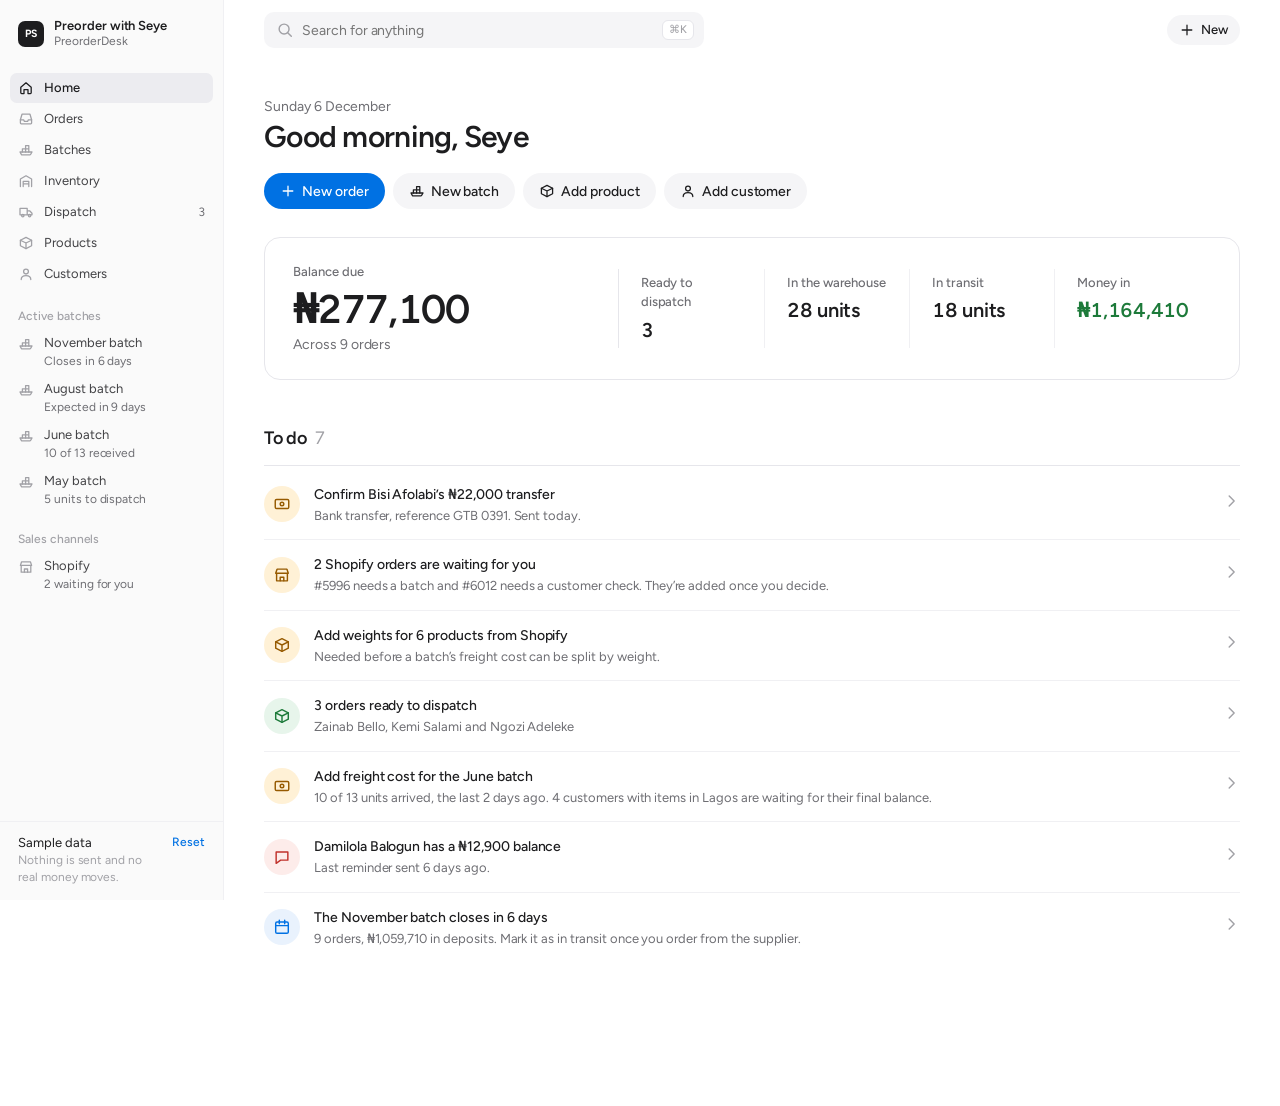
==== commit 9648be38: "Add courier runs to v3 and show dispatches on the customer page Several delivery orders can go out w" ====
--- a/v3/index.html
+++ b/v3/index.html
@@ -255,6 +255,17 @@
 .adj-now{display:flex;align-items:center;gap:10px;font-size:13px;color:var(--ink-2);margin:-4px 0 12px}
 .adj-now strong{color:var(--ink);font-variant-numeric:tabular-nums}
 .rcv-i.sp{cursor:default}
+/* Several orders in one courier run (Shopify "Create shipping labels": a checkbox per order, "4 selected", one action for the set) */
+.tbl .ck{width:18px;padding-right:0}
+.tbl input[type=checkbox],.selrow>input{width:18px;height:18px;margin:0;accent-color:var(--blue);vertical-align:middle}
+.bulk{display:flex;align-items:center;gap:12px;min-height:44px;padding:6px 12px;margin:0 -12px 4px;border-radius:12px;background:var(--fill)}
+.bulk strong{font-weight:500}
+.bulk .sp{flex:1}
+.bulk .muted{font-size:13px}
+.tbl tr.grp td{background:var(--fill);font-size:13px;color:var(--ink-2);padding:8px 12px}
+.tbl tr.grp strong{color:var(--ink);font-weight:500}
+.rowlist li.selrow{display:grid;grid-template-columns:18px minmax(0,1fr);gap:12px;align-items:center}
+.rowlist li.grp{padding:8px 0;color:var(--ink-2);font-size:13px}
 /* Receive items (Shopify "Receive items", Shopify split fulfillment checkboxes, Fresha "Receive order") */
 .rcv-g{border-top:1px solid var(--line-2);padding:10px 0}
 .rcv-g:first-of-type{border-top:0}
@@ -750,6 +761,8 @@
   mk(1040, 'Bisi Afolabi', 'Bodija', 'WhatsApp', -97, [['KB04', 'MAY']], [[47600, -96, 'Bank transfer'], [12800, -10, 'Bank transfer']], { delivery: ['courier', 6000], claim: [22000, 'Bank transfer', 'GTB 0391'], reminded: -4 });
   mk(1044, 'Zainab Bello', 'Gwarinpa', 'Website', -98, [['KB04', 'MAY']], [[68000, -97, 'Paystack'], [15900, -1, 'Paystack']], { delivery: ['courier', 7500] });
   mk(1045, 'Damilola Balogun', 'Yaba', 'WhatsApp', -96, [['KB04', 'MAY']], [[68000, -95, 'Bank transfer']], { delivery: ['courier', 4500], reminded: -6 });
+  // Paid up and going by courier, like Zainab's: two orders that can leave in one courier run
+  mk(1036, 'Ngozi Adeleke', 'Ikeja', 'Website', -102, [['KB04', 'MAY']], [[47600, -101, 'Paystack'], [33300, -2, 'Paystack']], { delivery: ['courier', 4500] });
   // June batch, in delivery order so shelf numbers follow arrival: d1 (9 days ago), d2 (2 days ago), then Amaka's cookware still to come
   mk(1047, 'Tolu Adeyemi', 'Wuse', 'Website', -91, [['GB12', 'JUN', { d: 'd1' }]], [[39000, -91, 'Paystack']]);
   mk(1039, 'Ada Nwosu', 'Ajah', 'Website', -88, [['GB12', 'JUN', { inc: 1, d: 'd1' }]], [[27300, -88, 'Paystack']]);
@@ -791,6 +804,7 @@
   let ch = false;
   if (!s.moves) { s.moves = []; ch = true; }
   if (!s.dispatches) { s.dispatches = []; s.dseq = 1000; ch = true; }
+  if (!s.runs) { s.runs = []; s.rseq = 100; ch = true; }
   s.batches.forEach(b => {
     if (!b.spareBy) {
       ch = true; b.spareBy = {};
@@ -895,7 +909,8 @@
   let bal = 0; ev.forEach(e => { bal += e.qty; e.after = bal; });
   return ev;
 }
-const dispatchHow = d => d.method === 'pickup' ? `picked up at ${STORE.hub}` : `by ${d.carrier || 'courier'}${d.track ? `, tracking ${d.track}` : ''}`;
+const dispatchHow = d => d.method === 'pickup' ? `picked up at ${STORE.hub}` : `by ${d.carrier || 'courier'}${d.track ? `, tracking ${d.track}` : ''}${d.runId ? `, run ${d.runId}` : ''}`;
+const runById = id => S.runs.find(r => r.id === id);
 const signed = n => (n > 0 ? '+' : n < 0 ? '−' : '') + Math.abs(n);
 const rbar = (got, total, now = 0) => `<div class="rbar" role="img" aria-label="${got} of ${total} received"><i style="width:${total ? Math.round((got + now) / total * 100) : 0}%" class="now"></i><i style="width:${total ? Math.round(got / total * 100) : 0}%"></i></div>`;
 const lc = s => s.charAt(0).toLowerCase() + s.slice(1);
@@ -1413,22 +1428,41 @@
   const all = S.orders.map(o => ({ o, c: calc(o), cu: custOf(o) }));
   const todo = all.filter(x => x.c.fulfillable.length).sort((a, b) => toMs(a.o.created) - toMs(b.o.created));
   const hold = all.map(x => ({ ...x, its: x.c.held.filter(i => i.receivedOn) })).filter(x => x.its.length).sort((a, b) => toMs(a.o.created) - toMs(b.o.created));
-  const done = [...S.dispatches].sort((a, b) => toMs(b.date) - toMs(a.date) || digits(b.id) - digits(a.id));
+  const done = [...S.dispatches].sort((a, b) => toMs(b.date) - toMs(a.date) || digits(b.runId || b.id) - digits(a.runId || a.id) || digits(a.id) - digits(b.id));
   return { todo, hold, done };
 }
 const itemsCell = its => `${its.map(i => `${esc(P(i.sku).name)} × ${i.qty}`).join('<br>')}<small>${its.some(i => i.shelf) ? `Shelf ${its.map(i => i.shelf).filter(Boolean).join(', ')}` : ''}</small>`;
 const itemsLine = its => its.map(i => `${esc(P(i.sku).name)} × ${i.qty}`).join(', ');
 const leavingBy = (o, cu) => !o.delivery ? '<span class="faint">Not chosen</span>' : o.delivery.method === 'pickup' ? `Pickup<small>${STORE.hub}</small>` : `Delivery<small>${esc(placeOf(cu.area))}</small>`;
+/* Orders ticked on To dispatch, to go out together in one courier run */
+const dspSel = new Set();
+function bulkBar() {
+  const n = dspSel.size;
+  if (!n) return '';
+  const units = sum([...dspSel].flatMap(id => calc(orderById(id)).fulfillable.map(i => i.qty)));
+  return `<div class="bulk" role="status"><strong>${n} selected</strong><span class="muted">${plural(units, 'unit')}</span><span class="sp"></span><button class="link" data-act="dsel-clear">Clear</button><button class="btn primary sm" data-act="run" ${n < 2 ? 'disabled title="Tick at least two orders"' : ''}>${ic('truck')}Dispatch together</button></div>`;
+}
+/* A heading above the first dispatch of each courier run on the Dispatched tab */
+function runHead(d, prev, wrap) {
+  if (!d.runId || (prev && prev.d.runId === d.runId)) return '';
+  const r = runById(d.runId), ds = S.dispatches.filter(x => x.runId === d.runId);
+  return wrap(`<strong>Courier run ${d.runId}</strong>, ${fmtY(d.date)}. ${esc(r ? r.carrier : d.carrier)}${r && r.rider ? `, ${esc(r.rider)}` : ''}${r && r.track ? `, waybill ${esc(r.track)}` : ''}. ${plural(ds.length, 'order')}, ${plural(sum(ds.flatMap(x => x.lines.map(l => l.qty))), 'unit')}`);
+}
 function dspRows(tab) {
   const D = dispatchData();
   const ok = (o, cu) => matchOrder(o, dspQuery);
   if (tab === 'todo') {
     const rows = D.todo.filter(x => ok(x.o));
     if (!rows.length) return `<div class="tbl-empty">${D.todo.length ? 'No orders found.' : 'Nothing to dispatch right now. Orders show here once their items are in Lagos and the balance is paid.'}</div>`;
-    return `<div class="tbl-wrap listify"><table class="tbl"><thead><tr><th>Order</th><th>Customer</th><th>Items to pack</th><th>Leaving by</th><th class="r">Units</th><th></th></tr></thead><tbody>
-      ${rows.map(({ o, c, cu }) => `<tr data-href="#order/${o.id}"><td><a class="strong" href="#order/${o.id}" style="color:inherit">#${o.id}</a><small>${fmt(o.created)}</small></td><td><span class="who">${av(cu.name)}<span>${esc(cu.name)}</span></span></td><td class="wrap">${itemsCell(c.fulfillable)}</td><td>${leavingBy(o, cu)}</td><td class="r">${sum(c.fulfillable.map(i => i.qty))}</td><td class="r"><button class="btn sm" data-act="fulfill" data-id="${o.id}">Dispatch</button></td></tr>`).join('')}
+    const can = x => !!x.o.delivery && x.o.delivery.method === 'courier';
+    const box = x => can(x) ? `<input type="checkbox" data-dsel="${x.o.id}" ${dspSel.has(x.o.id) ? 'checked' : ''} aria-label="Select order #${x.o.id}">` : '';
+    const some = rows.some(can);
+    return `<div id="dbulk">${bulkBar()}</div>
+    <div class="tbl-wrap listify"><table class="tbl"><thead><tr><th class="ck">${some ? '<input type="checkbox" data-dall aria-label="Select all delivery orders">' : ''}</th><th>Order</th><th>Customer</th><th>Items to pack</th><th>Leaving by</th><th class="r">Units</th><th></th></tr></thead><tbody>
+      ${rows.map(({ o, c, cu }) => `<tr data-href="#order/${o.id}"><td class="ck">${box({ o })}</td><td><a class="strong" href="#order/${o.id}" style="color:inherit">#${o.id}</a><small>${fmt(o.created)}</small></td><td><span class="who">${av(cu.name)}<span>${esc(cu.name)}</span></span></td><td class="wrap">${itemsCell(c.fulfillable)}</td><td>${leavingBy(o, cu)}</td><td class="r">${sum(c.fulfillable.map(i => i.qty))}</td><td class="r"><button class="btn sm" data-act="fulfill" data-id="${o.id}">Dispatch</button></td></tr>`).join('')}
     </tbody></table></div>
-    <ul class="rowlist">${rows.map(({ o, c, cu }) => `<li><a href="#order/${o.id}">${av(cu.name, 'md')}<span><strong>${esc(cu.name)}</strong><small>#${o.id}. ${itemsLine(c.fulfillable)}. Shelf ${c.fulfillable.map(i => i.shelf).filter(Boolean).join(', ')}</small></span><span class="r"><button class="btn sm" data-act="fulfill" data-id="${o.id}">Dispatch</button></span></a></li>`).join('')}</ul>`;
+    <ul class="rowlist">${rows.map(({ o, c, cu }) => `<li class="selrow">${box({ o }) || '<span></span>'}<a href="#order/${o.id}">${av(cu.name, 'md')}<span><strong>${esc(cu.name)}</strong><small>#${o.id}. ${itemsLine(c.fulfillable)}. Shelf ${c.fulfillable.map(i => i.shelf).filter(Boolean).join(', ')}. ${o.delivery && o.delivery.method === 'courier' ? `Delivery to ${esc(placeOf(cu.area))}` : 'Pickup'}</small></span><span class="r"><button class="btn sm" data-act="fulfill" data-id="${o.id}">Dispatch</button></span></a></li>`).join('')}</ul>
+    ${some ? '<p class="help">Tick delivery orders to send several with one courier. Pickup orders are handed over one at a time.</p>' : ''}`;
   }
   if (tab === 'hold') {
     const rows = D.hold.filter(x => ok(x.o));
@@ -1443,13 +1477,14 @@
   if (!rows.length) return `<div class="tbl-empty">${D.done.length ? 'No dispatches found.' : 'Nothing has been dispatched yet.'}</div>`;
   const how = d => d.method === 'pickup' ? `Picked up<small>${STORE.hub}</small>` : `${esc(d.carrier || 'Courier')}<small>${d.track ? `Tracking ${esc(d.track)}` : 'No tracking number'}</small>`;
   return `<div class="tbl-wrap listify"><table class="tbl"><thead><tr><th>Dispatch</th><th>Order</th><th>Customer</th><th>Items</th><th>Sent by</th><th class="r">Units</th></tr></thead><tbody>
-    ${rows.map(({ d, o }) => `<tr data-href="#order/${o.id}"><td><span class="strong">${d.id}</span><small>${fmtY(d.date)}</small></td><td><a href="#order/${o.id}" style="color:inherit">#${o.id}</a></td><td><span class="who">${av(custOf(o).name)}<span>${esc(custOf(o).name)}</span></span></td><td class="wrap">${itemsCell(d.lines)}</td><td>${how(d)}</td><td class="r">${sum(d.lines.map(l => l.qty))}</td></tr>`).join('')}
+    ${rows.map(({ d, o }, n) => `${runHead(d, rows[n - 1], h => `<tr class="grp"><td colspan="6">${h}</td></tr>`)}<tr data-href="#order/${o.id}"><td><span class="strong">${d.id}</span><small>${fmtY(d.date)}</small></td><td><a href="#order/${o.id}" style="color:inherit">#${o.id}</a></td><td><span class="who">${av(custOf(o).name)}<span>${esc(custOf(o).name)}</span></span></td><td class="wrap">${itemsCell(d.lines)}</td><td>${how(d)}</td><td class="r">${sum(d.lines.map(l => l.qty))}</td></tr>`).join('')}
   </tbody></table></div>
-  <ul class="rowlist">${rows.map(({ d, o }) => `<li><a href="#order/${o.id}">${av(custOf(o).name, 'md')}<span><strong>${esc(custOf(o).name)}</strong><small>${d.id}, #${o.id}. ${itemsLine(d.lines)}</small></span><span class="r"><span class="num">${fmt(d.date)}</span><small class="muted">${d.method === 'pickup' ? 'Picked up' : esc(d.carrier || 'Courier')}</small></span></a></li>`).join('')}</ul>`;
+  <ul class="rowlist">${rows.map(({ d, o }, n) => `${runHead(d, rows[n - 1], h => `<li class="grp">${h}</li>`)}<li><a href="#order/${o.id}">${av(custOf(o).name, 'md')}<span><strong>${esc(custOf(o).name)}</strong><small>${d.id}, #${o.id}. ${itemsLine(d.lines)}</small></span><span class="r"><span class="num">${fmt(d.date)}</span><small class="muted">${d.method === 'pickup' ? 'Picked up' : esc(d.carrier || 'Courier')}</small></span></a></li>`).join('')}</ul>`;
 }
 function dispatchPage(tab) {
   tab = DSP_TABS.some(t => t[0] === tab) ? tab : 'todo';
   const D = dispatchData();
+  [...dspSel].forEach(id => { if (!D.todo.some(x => x.o.id === id && x.o.delivery && x.o.delivery.method === 'courier')) dspSel.delete(id); });
   const units = sum(D.todo.flatMap(x => x.c.fulfillable.map(i => i.qty)));
   const outOn = test => sum(D.done.filter(d => test(dayDiff(d.date))).flatMap(d => d.lines.map(l => l.qty)));
   const n = { todo: D.todo.length, hold: D.hold.length, done: D.done.length };
@@ -1733,17 +1768,29 @@
   const shippedOn = allShipped ? bs.map(b => b.shippedOn).sort().pop() : null;
   const arrivedOn = c.missing.length === 0 ? c.items.map(i => i.receivedOn).filter(Boolean).sort().pop() || null : null;
   const pickup = o.delivery && o.delivery.method === 'pickup';
+  /* What has left the warehouse. A courier dispatch reads "on its way", never "delivered": the app can't know when the courier hands it over. */
+  const ds = S.dispatches.filter(d => d.orderId === o.id).sort((a, b) => toMs(a.date) - toMs(b.date) || digits(a.id) - digits(b.id));
+  const dOf = i => ds.find(d => d.id === i.dispatchId);
+  const gone = c.items.filter(i => i.handedOver), partGone = gone.length > 0 && !c.delivered;
+  const lastD = ds[ds.length - 1];
+  const sentBy = d => `${esc(d.carrier || 'courier')}${d.track ? `, tracking number ${esc(d.track)}` : ''}`;
   const steps = [
     ['Ordered', fmt(o.created), true],
     ['Shipped', shippedOn ? fmt(shippedOn) : '', !!shippedOn],
     ['Arrived in Lagos', arrivedOn ? fmt(arrivedOn) : '', !!arrivedOn || c.delivered],
     [pickup ? 'Ready for pickup' : 'Ready', '', c.ready || c.delivered],
-    [pickup ? 'Picked up' : 'Delivered', c.delivered ? fmt(o.deliveredOn) : '', c.delivered],
+    [pickup ? 'Picked up' : 'Sent to you', c.delivered ? fmt(o.deliveredOn) : '', c.delivered],
   ];
   const doneN = steps.filter(s => s[2]).length;
   const late = c.missing.filter(i => i.b.status !== 'open').map(i => i.b.eta).filter(Boolean).sort().pop();
   let h, lead;
-  if (c.delivered) { h = pickup ? 'Your order has been picked up' : 'Your order has been delivered'; lead = `Completed on ${fmtY(o.deliveredOn)}. Thank you for ordering with ${STORE.name}.`; }
+  if (c.delivered && pickup) { h = 'Your order has been picked up'; lead = `Completed on ${fmtY(o.deliveredOn)}. Thank you for ordering with ${STORE.name}.`; }
+  else if (c.delivered) { h = 'Your order is on its way to you'; lead = `${ds.length > 1 ? 'The last parcel was sent' : 'Sent'} on ${fmtY(o.deliveredOn)}${lastD ? ` with ${sentBy(lastD)}` : ''}. The courier will call before they arrive.`; }
+  else if (partGone) {
+    const rest = c.missing.length ? `The rest is ${late ? `expected in Lagos around ${fmtY(late)}` : 'still on its way to Lagos'}.` : c.ready ? (pickup ? 'The rest is ready for you to collect.' : 'The rest is in Lagos and will follow.') : 'The rest is in Lagos.';
+    h = lastD && lastD.method === 'pickup' ? 'Part of your order has been picked up' : 'Part of your order is on its way to you';
+    lead = `${lastD && lastD.method === 'pickup' ? `You collected ${andList(gone.map(i => 'the ' + lc(i.p.name)))}` : `We sent ${andList(gone.map(i => 'the ' + lc(i.p.name)))}${lastD ? ` with ${sentBy(lastD)}` : ''}`}. ${rest}`;
+  }
   else if (c.ready) { h = pickup ? 'Your order is ready for pickup' : 'Your order is ready for delivery'; lead = pickup ? `Collect it from our ${STORE.hub}, Monday to Saturday, 10am to 6pm.` : `We’re booking a courier to ${esc(placeOf(cu.area))}. They’ll call before they arrive.`; }
   else if (!c.missing.length) { h = 'Your order has arrived in Lagos'; lead = !c.shipKnown ? 'We’re working out shipping costs. We’ll message you with your final balance.' : !o.delivery ? 'Choose pickup or delivery to see your final balance.' : 'Pay your balance and we’ll get it to you.'; }
   else if (c.items.some(i => i.here && !i.handedOver)) { h = 'Part of your order has arrived'; lead = `We’ll keep it safe in Lagos until the rest arrives${late ? `, expected ${fmtY(late)}` : ''}, so everything comes to you together.`; }
@@ -1773,9 +1820,19 @@
   c.items.filter(i => i.receivedOn).forEach(i => { (arrivals[i.receivedOn] = arrivals[i.receivedOn] || []).push(i); });
   const inOne = Object.keys(arrivals).length === 1 && !c.missing.length;
   Object.entries(arrivals).forEach(([d, is]) => ev.push({ date: d, text: inOne ? 'Arrived in Lagos' : `${andList(is.map(i => i.p.name))} arrived in Lagos` }));
-  const mixed = !c.delivered && c.items.some(i => i.here) && c.missing.length > 0;
-  const itemState = i => i.handedOver ? (pickup ? 'Picked up' : 'Delivered') : i.here ? `In Lagos since ${fmt(i.receivedOn)}` : i.b.status === 'open' ? `Ships after ${fmt(i.b.closesOn)}` : i.b.eta ? `Expected ${fmt(i.b.eta)}` : 'On its way';
-  if (o.deliveredOn) ev.push({ date: o.deliveredOn, text: pickup ? 'Picked up' : 'Delivered' });
+  const mixed = !c.delivered && (partGone || (c.items.some(i => i.here) && c.missing.length > 0));
+  const goneText = i => { const d = dOf(i); return d && d.method === 'pickup' ? `Picked up ${fmt(d.date)}` : d ? `Sent ${fmt(d.date)}` : pickup ? 'Picked up' : 'Sent'; };
+  const itemState = i => i.handedOver ? goneText(i) : i.here ? `In Lagos since ${fmt(i.receivedOn)}` : i.b.status === 'open' ? `Ships after ${fmt(i.b.closesOn)}` : i.b.eta ? `Expected ${fmt(i.b.eta)}` : 'On its way';
+  /* One update per dispatch, naming the items unless the whole order went at once */
+  ds.forEach(d => { const names = ds.length === 1 && c.delivered ? '' : andList(d.lines.map(l => P(l.sku).name));
+    ev.push({ date: d.date, text: d.method === 'pickup' ? (names ? `${names} picked up` : 'Picked up') : `${names ? `${names} sent` : 'Sent'} with ${d.carrier || 'courier'}${d.track ? `, tracking number ${d.track}` : ''}` }); });
+  if (!ds.length && o.deliveredOn) ev.push({ date: o.deliveredOn, text: pickup ? 'Picked up' : 'Sent to you' });
+  /* A card per parcel (Shop tracking card: carrier, tracking number, the items in it; H&M "Package 1") */
+  const parcels = ds.filter(d => d.method !== 'pickup');
+  const parcelBlock = parcels.map((d, n) => `<div class="pcard"><span class="label">${parcels.length > 1 ? `Parcel ${n + 1} of ${parcels.length}, sent` : 'Sent'} ${fmtY(d.date)}</span>
+      <p style="font-weight:600;margin-top:2px">${esc(d.carrier || 'Courier')}</p>
+      <p class="muted">${d.track ? `Tracking number <strong style="color:var(--ink);font-weight:500">${esc(d.track)}</strong>` : 'No tracking number for this delivery. The courier will call you.'}</p>
+      <p class="muted" style="margin-top:6px">${d.lines.map(l => `${esc(P(l.sku).name)}${l.qty > 1 ? ` × ${l.qty}` : ''}`).join(', ')}. To ${esc(placeOf(cu.area))}</p></div>`).join('');
   ev.sort((a, b) => toMs(b.date) - toMs(a.date));
   return `<div class="pub">
     <p class="pub-store">${STORE.name}</p>
@@ -1783,6 +1840,7 @@
     <h1>${h}</h1>
     <p class="lead">${lead}</p>
     <div class="pcard"><div class="stepper-h"><i class="fill" style="width:${(doneN - 1) * 20}%"></i>${steps.map((s, n) => `<div class="step ${s[2] ? 'done' : ''} ${n === doneN - 1 ? 'now' : ''}"><i></i>${s[0]}${s[1] ? `<small>${s[1]}</small>` : ''}</div>`).join('')}</div></div>
+    ${parcelBlock}
     ${methodBlock}
     ${payBlock}
     <div class="pcard"><h3>Order summary</h3>${c.items.map(i => `<div class="pline">${thumb(i.p)}<div><div class="ln">${esc(i.p.name)}${i.qty > 1 ? ` × ${i.qty}` : ''}</div><div class="ls">${esc(i.p.variant || '')}${mixed ? `${i.p.variant ? '. ' : ''}${itemState(i)}` : ''}</div></div><div class="lt">${naira(i.price * i.qty)}</div></div>`).join('')}
@@ -2147,6 +2205,50 @@
         closeModal(); toast(`Spare stock updated. ${plural(stockOf(sku).onHand, 'unit')} on hand`);
       });
       upd();
+    },
+  });
+}
+/* Several orders in one courier run (Shopify "Create shipping labels": the ticked orders listed, one carrier for the set).
+   Each order still gets its own dispatch; the run ties them to one courier, rider and waybill. */
+function runModal() {
+  const rows = [...dspSel].map(orderById).filter(Boolean).map(o => ({ o, c: calc(o), cu: custOf(o) })).filter(x => x.c.fulfillable.length);
+  if (rows.length < 2) return;
+  const units = sum(rows.flatMap(x => x.c.fulfillable.map(i => i.qty)));
+  const before = warehouseUnits();
+  const areas = [...new Set(rows.map(x => placeOf(x.cu.area)))];
+  openModal({
+    title: `Dispatch ${rows.length} orders together`,
+    body: () => `<p>One courier takes all of these. Each order keeps its own dispatch record, and they share the run’s courier and waybill.</p>
+      <div style="margin-bottom:12px">${rows.map(({ o, c, cu }) => `<div class="dline">${av(cu.name, 'md')}<div><div class="ln">${esc(cu.name)} <span class="muted" style="font-weight:400">#${o.id}</span></div><div class="ls">${itemsLine(c.fulfillable)}. Shelf ${c.fulfillable.map(i => i.shelf).filter(Boolean).join(', ') || 'not set'}. To ${esc(placeOf(cu.area))}</div></div><div class="num">× ${sum(c.fulfillable.map(i => i.qty))}</div></div>`).join('')}</div>
+      <div class="grid2">
+        <div class="field"><label for="rn-carrier">Courier</label><select id="rn-carrier">${CARRIERS.map(x => `<option>${x}</option>`).join('')}</select></div>
+        <div class="field"><label for="rn-rider">Rider or driver <span class="opt-l">(optional)</span></label><input id="rn-rider" autocomplete="off" placeholder="Name or phone"></div>
+      </div>
+      <div class="field"><label for="rn-track">Waybill or tracking number <span class="opt-l">(optional)</span></label><input id="rn-track" autocomplete="off"></div>
+      ${areas.length > 1 ? `<p class="help" style="margin:-4px 0 8px">These orders go to ${areas.length} areas: ${esc(andList(areas))}.</p>` : ''}
+      <label class="check"><input type="checkbox" id="rn-notify" checked> Send a notification to each customer</label>`,
+    foot: () => `<span class="left">Leaves ${plural(before - units, 'unit')} in the warehouse</span>${cancelBtn}<button class="btn primary" id="rn-go">Dispatch ${plural(rows.length, 'order')}</button>`,
+    mount(el) {
+      $('#rn-go', el).addEventListener('click', () => {
+        const carrier = $('#rn-carrier', el).value, rider = $('#rn-rider', el).value.trim(), track = $('#rn-track', el).value.trim(), notify = $('#rn-notify', el).checked;
+        let run;
+        commit(() => {
+          run = { id: 'R' + (++S.rseq), date: TODAY, carrier, rider, track };
+          S.runs.push(run);
+          rows.forEach(({ o, c }) => {
+            const d = { id: 'D' + (++S.dseq), date: TODAY, orderId: o.id, method: 'courier', carrier, track, runId: run.id, lines: c.fulfillable.map(i => ({ sku: i.sku, qty: i.qty, shelf: i.shelf || null, batchId: i.batchId })) };
+            S.dispatches.push(d);
+            c.fulfillable.forEach(i => { const it = o.items[c.items.indexOf(i)]; it.handedOver = true; it.dispatchId = d.id; });
+            const names = andList(c.fulfillable.map(i => i.p.name));
+            logTo(o, `${names} dispatched by courier (${carrier}${track ? `, waybill ${track}` : ''}, ${d.id}, courier run ${run.id} with ${plural(rows.length - 1, 'other order')})`);
+            if (notify) logTo(o, 'Dispatch notification sent on WhatsApp');
+            if (o.items.every(i => i.handedOver)) o.deliveredOn = TODAY;
+            if (o.shopify) { const whole = o.items.every(i => i.handedOver); logTo(o, `${whole ? 'Order' : names} marked as fulfilled in Shopify. Shopify didn’t email the customer`); shopLog(`Order #${o.id} ${whole ? '' : 'partly '}marked as fulfilled in Shopify`); }
+          });
+          dspSel.clear();
+        });
+        closeModal(); toast(`Courier run ${run.id}: ${plural(rows.length, 'order')} dispatched. ${plural(warehouseUnits(), 'unit')} left in the warehouse`, { href: '#dispatch?tab=done', label: 'View run' });
+      });
     },
   });
 }
@@ -2896,6 +2998,8 @@
   'receive': el => receiveModal(batchById(el.dataset.id)),
   'freight': el => freightModal(batchById(el.dataset.id)),
   'adjust': el => adjustModal(el.dataset.id),
+  'run': () => runModal(),
+  'dsel-clear': () => { dspSel.clear(); render(); },
   'change-customer': el => {
     closeMenus();
     const o = orderById(el.dataset.id);
@@ -2975,6 +3079,20 @@
   const row = e.target.closest('[data-href]');
   if (row && !e.target.closest('a,button,input,label')) location.hash = row.dataset.href;
 });
+document.addEventListener('change', e => {
+  const t = e.target;
+  if (!t.matches || !t.matches('[data-dsel],[data-dall]')) return;
+  if (t.matches('[data-dall]')) { $$('[data-dsel]').forEach(b => { if (t.checked) dspSel.add(b.dataset.dsel); else dspSel.delete(b.dataset.dsel); }); }
+  else if (t.checked) dspSel.add(t.dataset.dsel); else dspSel.delete(t.dataset.dsel);
+  syncDsel();
+});
+/* The table and the phone list each have a box per order: keep both, the select-all box and the bar in step */
+function syncDsel() {
+  const boxes = $$('[data-dsel]'), all = $('[data-dall]'), ids = new Set(boxes.map(b => b.dataset.dsel));
+  boxes.forEach(b => { b.checked = dspSel.has(b.dataset.dsel); });
+  if (all) { const on = [...ids].filter(id => dspSel.has(id)).length; all.checked = on > 0 && on === ids.size; all.indeterminate = on > 0 && on < ids.size; }
+  const bar = $('#dbulk'); if (bar) bar.innerHTML = bulkBar();
+}
 document.addEventListener('submit', e => {
   const f = e.target.closest('[data-note]'); if (!f) return;
   e.preventDefault();
@@ -3097,7 +3215,7 @@
   $('#newmenu').innerHTML = `<a href="#orders/new">${ic('orders')}New order</a><a href="#batches/new">${ic('batches')}New batch</a><hr><button data-act="add-product">${ic('box')}Add product</button><button data-act="add-customer">${ic('customers')}Add customer</button>`;
   if (parts[0] === 'orders') { const oq = $('#oq'); oq.addEventListener('input', () => { orderQuery = oq.value; $('#orows').innerHTML = orderRows($('#orows').dataset.tab); }); }
   if (parts[0] === 'inventory' && !parts[1]) { const iq = $('#iq'); iq.addEventListener('input', () => { invQuery = iq.value; $('#irows').innerHTML = invRows($('#irows').dataset.tab); }); }
-  if (parts[0] === 'dispatch') { const dq = $('#dq'); dq.addEventListener('input', () => { dspQuery = dq.value; $('#drows').innerHTML = dspRows($('#drows').dataset.tab); }); }
+  if (parts[0] === 'dispatch') { const dq = $('#dq'); dq.addEventListener('input', () => { dspQuery = dq.value; $('#drows').innerHTML = dspRows($('#drows').dataset.tab); syncDsel(); }); syncDsel(); }
   document.title = 'PreorderDesk';
 }
 window.addEventListener('hashchange', () => { if (modal) closeModal(); render(); window.scrollTo(0, 0); });
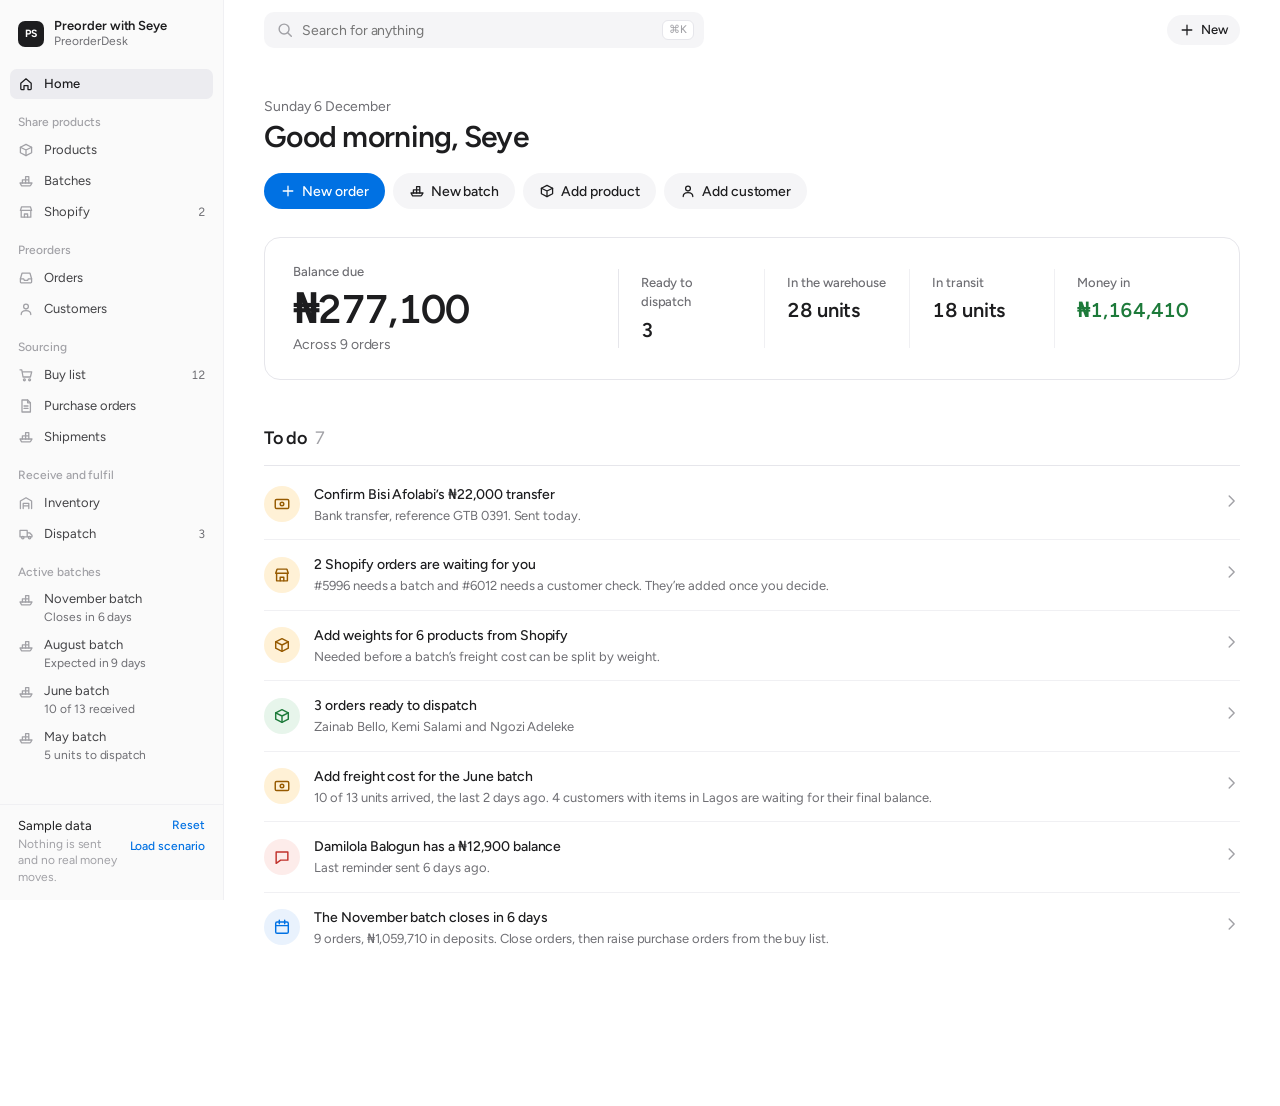
==== commit 65ffa3c1: "Add buying, paying and shipping to v3 and group the sidebar by the core loop v3 now keeps what was b" ====
--- a/v3/index.html
+++ b/v3/index.html
@@ -41,7 +41,7 @@
 .label{display:block;font-size:13px;color:var(--ink-2);font-weight:500}
 
 /* Shell (Mercury, Stripe): quiet sidebar, white canvas */
-.sidebar{position:fixed;inset:0 auto 0 0;width:224px;background:var(--side);border-right:1px solid var(--line-2);padding:12px 10px 0;display:flex;flex-direction:column;gap:18px;z-index:20;overflow-y:auto}
+.sidebar{position:fixed;inset:0 auto 0 0;width:224px;background:var(--side);border-right:1px solid var(--line-2);padding:12px 10px 0;display:flex;flex-direction:column;gap:14px;z-index:20;overflow-y:auto}
 .org{display:flex;align-items:center;gap:10px;padding:6px 8px;border-radius:8px;color:var(--ink);font-size:13px;font-weight:600;line-height:1.25}
 .org:hover{background:var(--fill);text-decoration:none}
 .org-av{width:26px;height:26px;border-radius:7px;background:var(--ink);color:#fff;display:grid;place-items:center;font-size:10.5px;font-weight:700;letter-spacing:.02em;flex:none}
@@ -63,6 +63,12 @@
 .side-foot{margin:auto -10px 0;border-top:1px solid var(--line-2);padding:12px 18px 14px;display:flex;align-items:flex-start;gap:12px;font-size:13px;line-height:1.4;color:var(--ink)}
 .side-foot small{display:block;font-size:12px;color:var(--ink-3)}
 .side-foot .link{margin-left:auto;font-size:12px}
+.side-foot .links{margin-left:auto;display:flex;flex-direction:column;align-items:flex-end;gap:4px}
+.side-foot .links .link{margin:0;white-space:nowrap}
+.fx{display:grid;grid-template-columns:1fr 1fr;gap:14px;padding:14px 0 4px;margin:10px 0 0;border-top:1px solid var(--line-2)}
+.fx .label{margin-bottom:6px;color:var(--ink)}
+.fx-amt{font-size:26px;font-weight:600;line-height:40px;font-variant-numeric:tabular-nums}
+.fx-rate{color:var(--ink);font-size:14px;font-weight:500;margin:0 0 14px}
 .main-wrap{margin-left:224px;min-height:100vh}
 .topbar{position:sticky;top:0;z-index:15;height:60px;display:flex;align-items:center;gap:12px;padding:0 40px;background:rgba(255,255,255,.9);-webkit-backdrop-filter:saturate(1.8) blur(16px);backdrop-filter:saturate(1.8) blur(16px)}
 .search{position:relative;flex:1;max-width:440px}
@@ -368,6 +374,7 @@
 .ov-back{position:fixed;inset:0;z-index:60;background:rgba(0,0,0,.28);animation:fade .15s}
 .modal{position:fixed;z-index:61;left:50%;top:50%;transform:translate(-50%,-50%);width:min(560px,calc(100% - 32px));max-height:calc(100vh - 64px);display:flex;flex-direction:column;background:#fff;border-radius:18px;box-shadow:0 30px 80px rgba(0,0,0,.22),0 0 0 1px rgba(0,0,0,.04);animation:pop .18s cubic-bezier(.2,.8,.2,1)}
 .modal.sm{width:min(440px,calc(100% - 32px))}
+.modal.lg{width:min(680px,calc(100% - 32px))}
 .drawer{position:fixed;z-index:61;top:0;right:0;bottom:0;width:min(520px,100%);background:#fff;display:flex;flex-direction:column;box-shadow:-24px 0 60px rgba(0,0,0,.14);animation:slide .22s cubic-bezier(.2,.8,.2,1)}
 .still{animation:none!important}
 .m-h{display:flex;align-items:center;gap:10px;padding:18px 18px 6px 24px}
@@ -670,6 +677,8 @@
   more: '<circle cx="5" cy="10" r="1.1"/><circle cx="10" cy="10" r="1.1"/><circle cx="15" cy="10" r="1.1"/>',
   link: '<path d="M8.5 11.5a3 3 0 0 0 4.2 0l2.3-2.3a3 3 0 0 0-4.2-4.2L9.6 6.2"/><path d="M11.5 8.5a3 3 0 0 0-4.2 0L5 10.8a3 3 0 0 0 4.2 4.2l1.2-1.2"/>',
   shelves: '<path d="M3 17V7.5l7-4 7 4V17"/><path d="M6.5 17v-6.5h7V17M6.5 13.7h7"/>',
+  cart: '<path d="M2.5 3.5h2.2l1.6 9h9.2l1.6-6.5H5.3"/><circle cx="8" cy="16" r="1.2"/><circle cx="14.5" cy="16" r="1.2"/>',
+  doc: '<path d="M5 2.5h7l3.5 3.5v11.5H5z"/><path d="M12 2.5V6h3.5M7.5 10h5M7.5 13h5"/>',
   ship: '<path d="M2.5 12.5h15l-1.8 3.2a1 1 0 0 1-.9.5H5.2a1 1 0 0 1-.9-.5z"/><path d="M5.5 12.5V8.5h4v4M9.5 12.5V8.5h4v4M9.5 8.5v-4h4v4"/>',
 };
 const ic = n => `<svg class="ic" viewBox="0 0 20 20" aria-hidden="true">${I[n] || ''}</svg>`;
@@ -879,6 +888,8 @@
 const batchGot = b => sum(batchLines(b).filter(x => isIn(x.i)).map(x => x.i.qty)) + spareIn(b);
 const batchLeft = b => batchTotal(b) - batchGot(b);
 const onTheWay = b => b.status === 'transit' || b.status === 'partial';
+/* Units at sea or in the air: old-style batches count what's left, the rest count their shipments */
+const unitsInTransit = () => sum(S.batches.filter(b => !b.supply && onTheWay(b)).map(batchLeft)) + sum((S.ships || []).filter(s => s.departedOn).map(s => shipFacts(s).left));
 const lastDelivery = b => (b.deliveries || []).slice(-1)[0] || null;
 /* Stock in the Lagos warehouse, worked out from deliveries, dispatches and adjustments. Never typed in, so it can't drift.
    held: received for a customer and not dispatched. spare: received, not tied to an order. way: shipped, not yet received. */
@@ -887,10 +898,11 @@
   let held = 0, way = 0, out = 0;
   S.orders.forEach(o => o.items.forEach(i => {
     if (i.sku !== sku) return;
-    if (i.handedOver) out += i.qty; else if (i.receivedOn) held += i.qty; else if (onTheWay(batchById(i.batchId))) way += i.qty;
+    if (i.handedOver) out += i.qty; else if (i.receivedOn) held += i.qty; else if (!isSup(i) && onTheWay(batchById(i.batchId))) way += i.qty;
   }));
   let spare = sum(S.moves.filter(m => m.sku === sku).map(m => m.qty));
-  S.batches.forEach(b => { const g = spareGot(b, sku); spare += g; if (onTheWay(b)) way += ((b.spareBy || {})[sku] || 0) - g; });
+  S.batches.forEach(b => { const g = spareGot(b, sku); spare += g; if (!b.supply && onTheWay(b)) way += ((b.spareBy || {})[sku] || 0) - g; });
+  (S.ships || []).filter(s => s.departedOn).forEach(s => shipFacts(s).lines.filter(l => l.sku === sku).forEach(l => { way += l.left; }));
   return { held, spare, onHand: held + spare, way, out };
 }
 const stockAll = () => Object.values(S.products).map(p => ({ p, s: stockOf(p.id) }));
@@ -900,9 +912,9 @@
   const ev = [];
   S.batches.forEach(b => (b.deliveries || []).forEach((d, n) => {
     const cust = sum(batchLines(b).filter(x => x.i.sku === sku && x.i.dId === d.id).map(x => x.i.qty)), sp = (d.spareBy || {})[sku] || 0;
-    if (cust + sp) ev.push({ date: d.date, k: 0, qty: cust + sp, text: `Received with the ${b.name}`, sub: `Delivery ${n + 1}. ${[cust ? `${cust} for customers` : '', sp ? `${sp} spare` : ''].filter(Boolean).join(', ')}`, href: `#batch/${b.id}` });
+    if (cust + sp) ev.push({ date: d.date, k: 0, qty: cust + sp, text: d.ship ? `Received from ${d.ship}` : `Received with the ${b.name}`, sub: `${d.ship ? b.name : `Delivery ${n + 1}`}. ${[cust ? `${cust} for customers` : '', sp ? `${sp} spare` : ''].filter(Boolean).join(', ')}`, href: d.ship ? `#shipment/${d.ship}` : `#batch/${b.id}` });
   }));
-  S.moves.filter(m => m.sku === sku).forEach(m => ev.push({ date: m.date, k: 1, qty: m.qty, text: `Spare stock adjusted: ${lc(m.reason)}`, sub: m.note || '' }));
+  S.moves.filter(m => m.sku === sku && !m.alloc).forEach(m => ev.push({ date: m.date, k: 1, qty: m.qty, text: `Spare stock adjusted: ${lc(m.reason)}`, sub: m.note || '' }));
   S.dispatches.forEach(d => { const q = sum(d.lines.filter(l => l.sku === sku).map(l => l.qty)); const o = orderById(d.orderId);
     if (q) ev.push({ date: d.date, k: 2, qty: -q, text: `Dispatched to ${o ? custOf(o).name : 'a customer'}`, sub: `Order #${d.orderId}, ${dispatchHow(d)}`, href: `#order/${d.orderId}` }); });
   ev.sort((a, b) => toMs(a.date) - toMs(b.date) || a.k - b.k);
@@ -923,11 +935,14 @@
 const nextRef = () => 'SHP-' + (Math.max(2600, ...S.batches.map(b => digits(b.ref))) + 1);
 const normPhone = s => { let d = digitStr(s); if (d.startsWith('234')) d = d.slice(3); if (d.startsWith('0')) d = d.slice(1); return d; };
 const fmtPhone = d => `+234 ${d.slice(0, 3)} ${d.slice(3, 6)} ${d.slice(6)}`.trim();
-const BATCH_PILL = { open: ['Taking orders', 'blue'], transit: ['In transit', 'blue'], partial: ['Partially received', 'blue'], received: ['Received', 'green'], closed: ['Closed', ''] };
+const BATCH_PILL = { open: ['Taking orders', 'blue'], buying: ['Orders closed', ''], transit: ['In transit', 'blue'], partial: ['Partially received', 'blue'], received: ['Received', 'green'], closed: ['Closed', ''] };
 const batchPill = b => pill(...BATCH_PILL[b.status]);
 function batchWhen(b) {
   if (b.status === 'open') return `taking orders until ${fmt(b.closesOn)}`;
+  if (b.status === 'buying') return 'orders closed, buying from suppliers';
+  if (b.status === 'transit' && !b.eta) return 'on the way';
   if (b.status === 'transit') return `in transit, expected ${fmt(b.eta)}`;
+  if (b.status === 'partial' && b.supply && !b.eta) { const n = sum(batchLines(b).filter(x => !x.i.po && !x.i.receivedOn && !x.i.handedOver).map(x => x.i.qty)); if (n) return `partially received, ${plural(n, 'unit')} to buy again`; }
   if (b.status === 'partial') return `partially received, the rest expected ${b.eta ? fmt(b.eta) : 'soon'}`;
   return `received ${fmt(b.receivedOn)}`;
 }
@@ -938,7 +953,8 @@
     const b = batchById(it.batchId), p = P(it.sku);
     const here = isIn(it);
     const kg = p.kg * it.qty;
-    const ship = it.shipIncluded ? 0 : (b.ratePerKg != null ? Math.round(kg * b.ratePerKg / 100) * 100 : null);
+    const rate = isSup(it) ? it.rate : b.ratePerKg;
+    const ship = it.shipIncluded ? 0 : (rate != null ? Math.round(kg * rate / 100) * 100 : null);
     return { ...it, b, p, here, kg, ship };
   });
   const goods = sum(items.map(i => i.price * i.qty));
@@ -956,8 +972,8 @@
   const reasons = [];
   if (remaining.length) {
     if (claim) reasons.push({ key: 'claim', text: `Payment pending: ${naira(claim.amount)} transfer to confirm` });
-    if (missing.length) reasons.push({ key: 'items', text: `Waiting for items: ${andList(missing.map(i => `${i.p.name} (${i.b.name}, ${batchWhen(i.b)})`))}` });
-    else if (!shipKnown) reasons.push({ key: 'freight', text: `Freight cost not added for the ${items.find(i => i.ship === null).b.name}` });
+    if (missing.length) reasons.push({ key: 'items', text: `Waiting for items: ${andList(missing.map(i => `${i.p.name} (${isSup(i) ? lc(stageText(i)) : `${i.b.name}, ${batchWhen(i.b)}`})`))}` });
+    else if (!shipKnown) { const x = items.find(i => i.ship === null); reasons.push({ key: 'freight', text: isSup(x) && (x.shipId || x.pship) ? `Shipping cost not added for ${x.shipId || x.pship}` : `Freight cost not added for the ${x.b.name}` }); }
     else if (!o.delivery) reasons.push({ key: 'delivery', text: 'Delivery method not chosen' });
     if (!missing.length && shipKnown && owed > 0 && !claim) reasons.push({ key: 'payment', text: `Awaiting payment: ${naira(owed)} balance` });
   }
@@ -994,22 +1010,38 @@
   if (noKg.length) T.push({ icon: 'box', tone: 'amber', href: '#shopify', title: `Add weights for ${plural(noKg.length, 'product')} from Shopify`, sub: 'Needed before a batch’s freight cost can be split by weight.' });
   const ready = all.filter(x => x.c.ready);
   if (ready.length) T.push({ icon: 'box', tone: 'green', href: '#dispatch', title: `${plural(ready.length, 'order')} ready to dispatch`, sub: andList(ready.map(x => esc(x.cu.name))) });
-  S.batches.filter(b => (b.status === 'received' || b.status === 'partial') && b.ratePerKg == null).forEach(b => {
+  supplyTodos(T, all);
+  S.batches.filter(b => !b.supply && (b.status === 'received' || b.status === 'partial') && b.ratePerKg == null).forEach(b => {
     const waiting = ordersIn(b).filter(o => o.items.some(i => i.batchId === b.id && i.receivedOn && !i.handedOver)).length;
     T.push({ icon: 'money', tone: 'amber', href: `#batch/${b.id}`, title: `Add freight cost for the ${b.name}`, sub: b.status === 'partial'
       ? `${batchGot(b)} of ${batchTotal(b)} units arrived, the last ${ago(lastDelivery(b).date)}. ${plural(waiting, 'customer')} with items in Lagos ${waiting === 1 ? 'is' : 'are'} waiting for their final balance.`
       : `Received ${ago(b.receivedOn)}. ${plural(ordersIn(b).length, 'customer')} are waiting for their final balance.` });
   });
-  S.batches.filter(b => onTheWay(b) && b.eta && dayDiff(b.eta) <= 1).forEach(b => T.push({ icon: 'ship', tone: 'blue', href: `#batch/${b.id}`, title: b.status === 'partial' ? `Receive the rest of the ${b.name}` : `Receive the ${b.name}`, sub: b.status === 'partial' ? `${plural(batchLeft(b), 'unit')} still to come, expected ${fmt(b.eta)}.` : `Expected ${fmt(b.eta)}.` }));
+  S.batches.filter(b => !b.supply && onTheWay(b) && b.eta && dayDiff(b.eta) <= 1).forEach(b => T.push({ icon: 'ship', tone: 'blue', href: `#batch/${b.id}`, title: b.status === 'partial' ? `Receive the rest of the ${b.name}` : `Receive the ${b.name}`, sub: b.status === 'partial' ? `${plural(batchLeft(b), 'unit')} still to come, expected ${fmt(b.eta)}.` : `Expected ${fmt(b.eta)}.` }));
   all.filter(x => !x.c.claim && x.c.final && x.c.owed > 0 && !x.c.delivered && (!x.o.remindedOn || dayDiff(x.o.remindedOn) <= -3)).forEach(({ o, c, cu }) => T.push({ icon: 'chat', tone: 'red', href: `#order/${o.id}`, title: `${esc(cu.name)} has a ${naira(c.owed)} balance`, sub: o.remindedOn ? `Last reminder sent ${ago(o.remindedOn)}.` : 'No reminder sent yet.' }));
   const noMethod = all.filter(x => x.c.reasons.some(r => r.key === 'delivery') && x.o.remindedOn && dayDiff(x.o.remindedOn) <= -2);
   if (noMethod.length) T.push({ icon: 'truck', tone: 'amber', href: '#orders?tab=hold', title: `${plural(noMethod.length, 'customer')} haven’t chosen a delivery method`, sub: andList(noMethod.map(x => esc(x.cu.name))) });
   openBatches().filter(b => dayDiff(b.closesOn) <= 7).forEach(b => {
     const os = ordersIn(b);
-    T.push({ icon: 'calendar', tone: 'blue', href: `#batch/${b.id}`, title: dayDiff(b.closesOn) <= 0 ? `The ${b.name} closes today` : `The ${b.name} closes ${dayDiff(b.closesOn) === 1 ? 'tomorrow' : `in ${dayDiff(b.closesOn)} days`}`, sub: `${plural(os.length, 'order')}, ${naira(sum(os.map(o => calc(o).paid)))} in deposits. Mark it as in transit once you order from the supplier.` });
+    T.push({ icon: 'calendar', tone: 'blue', href: `#batch/${b.id}`, title: dayDiff(b.closesOn) <= 0 ? `The ${b.name} closes today` : `The ${b.name} closes ${dayDiff(b.closesOn) === 1 ? 'tomorrow' : `in ${dayDiff(b.closesOn)} days`}`, sub: `${plural(os.length, 'order')}, ${naira(sum(os.map(o => calc(o).paid)))} in deposits. ${b.supply ? 'Close orders, then raise purchase orders from the buy list.' : 'Mark it as in transit once you order from the supplier.'}` });
   });
   if (!openBatches().length) T.push({ icon: 'batches', tone: 'blue', href: '#batches/new', title: 'No batch is taking orders', sub: 'Create a batch so customers can keep preordering.' });
   return T;
+}
+
+function supplyTodos(T, all) {
+  if (!S.pos) return;
+  all.forEach(({ o, cu }) => o.items.filter(i => i.stage === 'lost').forEach(i => T.push({ icon: 'alert', tone: 'red', href: `#order/${o.id}`, title: `${esc(cu.name)}’s ${esc(lc(P(i.sku).name))} didn’t arrive`, sub: `Lost on ${i.lostIn}. Tell ${esc(first(cu.name))}, then reorder it from the buy list${spareFor(i.sku) ? ' or give them a spare unit' : ''}.` })));
+  const rows = buyRows().filter(r => r.xs.some(x => batchById(x.i.batchId).status !== 'open' && !x.i.shortOn));
+  if (rows.length) { const sups = [...new Set(rows.map(r => r.sup ? r.sup.name : 'No supplier yet'))];
+    T.push({ icon: 'cart', tone: 'blue', href: '#buy', title: `Buy ${plural(sum(rows.map(r => r.units)), 'unit')} for customers`, sub: `${plural(sups.length, 'supplier')}: ${esc(andList(sups))}. Raise a purchase order for each.` }); }
+  S.pos.filter(p => p.placedOn).forEach(p => { const F = poFacts(p); if (F.unpaid > 0.005) T.push({ icon: 'money', tone: 'amber', href: `#po/${p.id}`, title: `Pay ${yuan(F.unpaid)} to ${esc(supName(p.supplierId))}`, sub: `${p.id}, ${F.pay[0].toLowerCase()}. Record it once it’s sent, direct or through your agent.` }); });
+  S.ships.forEach(sh => { const f = shipFacts(sh);
+    if (f.status === 'collecting' && f.units) T.push({ icon: 'ship', tone: 'blue', href: `#shipment/${sh.id}`, title: `${sh.id} is collecting at the forwarder`, sub: `${plural(f.units, 'unit')} so far. Mark it as departed when it leaves China.` });
+    if (sh.departedOn && f.left && sh.eta && dayDiff(sh.eta) <= 1) T.push({ icon: 'ship', tone: 'blue', href: `#shipment/${sh.id}`, title: f.got ? `${plural(f.left, 'unit')} of ${sh.id} still to come` : `Receive ${sh.id}`, sub: f.got ? `Expected ${fmt(sh.eta)}. Receive them, or record a shortage if they won’t come.` : `Expected ${fmt(sh.eta)}. ${plural(f.units, 'unit')} on board.` });
+    if (f.got && !f.cost) { const n = new Set(onShip(sh).filter(x => x.i.receivedOn && !x.i.handedOver).map(x => x.o.id)).size;
+      T.push({ icon: 'money', tone: 'amber', href: `#shipment/${sh.id}`, title: `Add ${sh.id}’s freight and clearing cost`, sub: `${f.got} of ${f.units} units arrived. ${plural(n, 'customer')} with items in Lagos ${n === 1 ? 'is' : 'are'} waiting for their final balance.` }); }
+  });
 }
 
 /* ---------- Pages ---------- */
@@ -1037,7 +1069,7 @@
       <div class="ov-stats">
         <a href="#dispatch"><span class="label">Ready to dispatch</span><strong>${ready}</strong></a>
         <a href="#inventory" title="Units in the Lagos warehouse: held for customers, plus spare stock"><span class="label">In the warehouse</span><strong>${plural(warehouseUnits(), 'unit')}</strong></a>
-        <a href="#batches" title="Units shipped and not yet in Lagos, including spare stock"><span class="label">In transit</span><strong>${plural(sum(transit.map(batchLeft)), 'unit')}</strong></a>
+        <a href="#batches" title="Units shipped and not yet in Lagos, including spare stock"><span class="label">In transit</span><strong>${plural(unitsInTransit(), 'unit')}</strong></a>
         <a href="#orders" title="Payments received in the last 30 days"><span class="label">Money in</span><strong class="green">${naira(inflow)}</strong></a>
       </div>
     </section>
@@ -1049,8 +1081,11 @@
     <section class="sec phone-only">
       <div class="sec-h"><h2>More</h2></div>
       <ul class="todo"><li><a href="#products"><span class="ti">${ic('box')}</span><span><strong>Products</strong><small>${plural(Object.keys(S.products).length, 'product')}</small></span><span class="chev">${ic('chevR')}</span></a></li>
+        <li><a href="#shopify"><span class="ti">${ic('store')}</span><span><strong>Shopify</strong><small>${shopNote()}</small></span><span class="chev">${ic('chevR')}</span></a></li>
         <li><a href="#customers"><span class="ti">${ic('customers')}</span><span><strong>Customers</strong><small>${plural(S.customers.length, 'customer')}</small></span><span class="chev">${ic('chevR')}</span></a></li>
-        <li><a href="#shopify"><span class="ti">${ic('store')}</span><span><strong>Shopify</strong><small>${shopNote()}</small></span><span class="chev">${ic('chevR')}</span></a></li></ul>
+        <li><a href="#buy"><span class="ti">${ic('cart')}</span><span><strong>Buy list</strong><small>${plural(toBuyUnits(), 'unit')} to buy</small></span><span class="chev">${ic('chevR')}</span></a></li>
+        <li><a href="#pos"><span class="ti">${ic('doc')}</span><span><strong>Purchase orders</strong><small>${plural(S.pos.length, 'purchase order')}</small></span><span class="chev">${ic('chevR')}</span></a></li>
+        <li><a href="#shipments"><span class="ti">${ic('ship')}</span><span><strong>Shipments</strong><small>${plural(S.ships.length, 'shipment')}</small></span><span class="chev">${ic('chevR')}</span></a></li></ul>
     </section>
   </div>`;
 }
@@ -1099,7 +1134,8 @@
 function lineRow(i) {
   let where;
   if (i.handedOver) where = '';
-  else if (i.here) where = `${i.receivedOn ? `Arrived ${fmt(i.receivedOn)}. ` : ''}Shelf ${i.shelf || 'not set'}`;
+  else if (i.here) where = `${i.receivedOn ? `Arrived ${fmt(i.receivedOn)}${i.shipId ? ` on ${i.shipId}` : ''}. ` : ''}Shelf ${i.shelf || 'not set'}`;
+  else if (isSup(i)) where = stageText(i);
   else if (i.b.status === 'open') where = `${i.b.name}, taking orders until ${fmt(i.b.closesOn)}`;
   else if (i.b.status === 'partial') where = `${i.b.name}, in a later delivery${i.b.eta ? `, expected ${fmt(i.b.eta)}` : ''}`;
   else where = `${i.b.name}, expected ${fmt(i.b.eta)}`;
@@ -1113,7 +1149,8 @@
   switch (r.key) {
     case 'payment': return `<button class="link" data-act="mark-paid" data-id="${o.id}">Mark as paid</button>`;
     case 'delivery': return `<button class="link" data-act="delivery" data-id="${o.id}">Choose delivery method</button>`;
-    case 'freight': { const b = calc(o).items.find(i => i.ship === null).b; return `<a href="#batch/${b.id}">Add freight cost</a>`; }
+    case 'freight': { const x = calc(o).items.find(i => i.ship === null); return isSup(x) && (x.shipId || x.pship) ? `<a href="#shipment/${x.shipId || x.pship}">Add shipment cost</a>` : `<a href="#batch/${x.b.id}">Add freight cost</a>`; }
+    case 'items': { const n = o.items.findIndex(i => i.shortOn && !i.po); return n >= 0 && spareFor(o.items[n].sku) ? `<button class="link" data-act="use-spare" data-id="${o.id}" data-n="${n}">Give a spare unit</button>` : n >= 0 ? '<a href="#buy">Buy list</a>' : ''; }
     default: return '';
   }
 }
@@ -1186,7 +1223,8 @@
           <ul class="facts">
             <li><div class="fh">Customer<button class="link" data-act="change-customer" data-id="${o.id}">Change</button></div><p><a href="#customer/${cu.id}">${esc(cu.name)}</a></p><p class="muted">${waLine(cu)}${cu.phone ? '' : ` <button class="link" data-act="edit-customer" data-id="${cu.id}">Add</button>`}</p>${cu.email ? `<p class="muted">${esc(cu.email)}</p>` : ''}<p class="muted">${esc(placeOf(cu.area))}, ${plural(custOrders, 'order')}</p></li>
             <li><div class="fh">Delivery method${!c.delivered ? `<button class="link" data-act="delivery" data-id="${o.id}">${o.delivery ? 'Edit' : 'Choose'}</button>` : ''}</div>${!o.delivery ? '<p class="muted">Not chosen yet. The customer can choose on their order page.</p>' : pickup ? `<p>Pickup at ${STORE.hub}</p><p class="muted">Free</p>` : `<p>Delivery to ${esc(placeOf(cu.area))}</p><p class="muted">${naira(o.delivery.fee)}</p>`}</li>
-            <li><div class="fh">${batches.length > 1 ? 'Batches' : 'Batch'}</div>${batches.map(b => `<p><a href="#batch/${b.id}">${esc(b.name)}</a> ${batchPill(b)}</p><p class="muted" style="margin-bottom:6px">${esc(b.from)} to Lagos, ${batchWhen(b)}</p>`).join('')}</li>
+            <li><div class="fh">${batches.length > 1 ? 'Batches' : 'Batch'}</div>${batches.map(b => `<p><a href="#batch/${b.id}">${esc(b.name)}</a> ${batchPill(b)}</p><p class="muted" style="margin-bottom:6px">${b.supply ? b.ref : `${esc(b.from)} to Lagos`}, ${batchWhen(b)}</p>`).join('')}</li>
+            ${c.items.some(isSup) ? `<li><div class="fh">Bought and shipped</div>${c.items.filter(isSup).map(i => `<p>${esc(i.p.name)}</p><p class="muted" style="margin-bottom:6px">${i.po ? `<a href="#po/${i.po}">${i.po}</a>` : i.shortOn ? 'Back on the buy list' : '<a href="#buy">On the buy list</a>'}${i.shipId || i.pship ? `, <a href="#shipment/${i.shipId || i.pship}">${i.shipId || i.pship}</a>` : ''}</p>`).join('')}</li>` : ''}
             ${o.shopify ? `<li><div class="fh">Shopify</div><p>${o.shopify.sid ? `<a href="${shopAdminUrl(o.shopify.sid)}" target="_blank" rel="noopener">Order #${o.shopify.no} in Shopify</a>` : `Order #${o.shopify.no}`}</p><p class="muted">${o.shopify.source === 'web' ? 'Website checkout' : 'Created by staff in Shopify'}. <button class="link" data-act="shop-open" data-no="${o.shopify.no}">How it came in</button></p></li>`
               : `<li><div class="fh">Sales channel</div><p>${o.channel}</p></li>`}
             <li><div class="fh">Customer’s order page</div><p><a href="#status/${o.id}" target="_blank" rel="noopener">View</a> <span class="faint">or</span> <button class="link" data-act="copy-status" data-id="${o.id}">copy link</button></p></li>
@@ -1210,7 +1248,7 @@
 }
 
 function batchesPage() {
-  const order = { received: 0, partial: 1, transit: 2, open: 3, closed: 4 };
+  const order = { received: 0, partial: 1, transit: 2, buying: 3, open: 4, closed: 5 };
   const list = [...S.batches].sort((a, b) => order[a.status] - order[b.status] || toMs(b.createdOn) - toMs(a.createdOn));
   const rowNote = b => b.status === 'partial' ? `${batchGot(b)} of ${batchTotal(b)} received` : (b.status === 'received' || b.status === 'closed') && b.receivedOn ? `Received ${fmt(b.receivedOn)}` : b.eta && b.status !== 'open' ? `Expected ${fmt(b.eta)}` : `Closes ${fmt(b.closesOn)}`;
   return `<div class="page">
@@ -1218,15 +1256,15 @@
     <section class="panel overview">
       <div><span class="label">Taking orders</span><div class="big">${plural(sum(openBatches().map(batchUnits)), 'unit')}</div><span class="muted">${plural(openBatches().length, 'batch', 'batches')} open</span></div>
       <div class="ov-stats three">
-        <div title="Units shipped and not yet in Lagos, including spare stock"><span class="label">In transit</span><strong>${plural(sum(S.batches.filter(onTheWay).map(batchLeft)), 'unit')}</strong></div>
+        <div title="Units shipped and not yet in Lagos, including spare stock"><span class="label">In transit</span><strong>${plural(unitsInTransit(), 'unit')}</strong></div>
         <a href="#inventory" title="In the warehouse for customers, not yet dispatched"><span class="label">Received, not dispatched</span><strong>${plural(sum(stockAll().map(r => r.s.held)), 'unit')}</strong></a>
         <a href="#inventory" title="Spare units in the warehouse now"><span class="label">Spare stock</span><strong>${plural(sum(stockAll().map(r => r.s.spare)), 'unit')}</strong></a>
       </div>
     </section>
     <div class="tbl-wrap listify"><table class="tbl"><thead><tr><th>Batch</th><th>Route</th><th>Status</th><th class="r">Orders</th><th class="r">Received</th><th>Expected</th><th class="r">Freight cost</th></tr></thead><tbody>
-      ${list.map(b => `<tr data-href="#batch/${b.id}"><td><a class="strong" href="#batch/${b.id}" style="color:inherit">${esc(b.name)}</a><small>${b.ref}</small></td><td class="muted">${esc(b.from)} to Lagos</td><td>${batchPill(b)}</td><td class="r">${ordersIn(b).length}</td><td class="r">${batchGot(b)} of ${batchTotal(b)}${b.status === 'partial' ? `<small>${plural(b.deliveries.length, 'delivery', 'deliveries')} so far</small>` : ''}</td><td>${b.eta ? `${fmtY(b.eta)}${b.status === 'partial' ? '<small>For the rest</small>' : ''}` : '<span class="faint">Not set</span>'}</td><td class="r">${b.cost ? naira(b.cost) : '<span class="faint">Not added</span>'}</td></tr>`).join('')}
+      ${list.map(b => `<tr data-href="#batch/${b.id}"><td><a class="strong" href="#batch/${b.id}" style="color:inherit">${esc(b.name)}</a><small>${b.ref}</small></td><td class="muted">${b.supply ? plural(batchPOs(b).length, 'purchase order') : `${esc(b.from)} to Lagos`}</td><td>${batchPill(b)}</td><td class="r">${ordersIn(b).length}</td><td class="r">${batchGot(b)} of ${batchTotal(b)}${b.status === 'partial' ? `<small>${plural(b.deliveries.length, b.supply ? 'arrival' : 'delivery', b.supply ? 'arrivals' : 'deliveries')} so far</small>` : ''}</td><td>${b.eta ? `${fmtY(b.eta)}${b.status === 'partial' ? '<small>For the rest</small>' : ''}` : '<span class="faint">Not set</span>'}</td><td class="r">${b.supply ? '<span class="faint">Per shipment</span>' : b.cost ? naira(b.cost) : '<span class="faint">Not added</span>'}</td></tr>`).join('')}
     </tbody></table></div>
-    <ul class="rowlist">${list.map(b => `<li><a href="#batch/${b.id}"><span class="av md">${ic('ship')}</span><span><strong>${esc(b.name)}</strong><small>${esc(b.from)} to Lagos, ${plural(ordersIn(b).length, 'order')}</small></span><span class="r">${batchPill(b)}<small class="muted">${rowNote(b)}</small></span></a></li>`).join('')}</ul>
+    <ul class="rowlist">${list.map(b => `<li><a href="#batch/${b.id}"><span class="av md">${ic('ship')}</span><span><strong>${esc(b.name)}</strong><small>${b.supply ? b.ref : `${esc(b.from)} to Lagos`}, ${plural(ordersIn(b).length, 'order')}</small></span><span class="r">${batchPill(b)}<small class="muted">${rowNote(b)}</small></span></a></li>`).join('')}</ul>
   </div>`;
 }
 
@@ -1246,25 +1284,28 @@
   /* One blue action: the step the batch is at. While part of it is still at sea, receiving stays one tap away. */
   const recv = tone => `<button class="btn ${tone}" data-act="receive" data-id="${b.id}">Receive items</button>`;
   let primary = '';
-  if (b.status === 'open') primary = `<button class="btn primary" data-act="transit" data-id="${b.id}">Mark as in transit</button>`;
+  const buyN = b.supply ? sum(batchLines(b).filter(x => !x.i.po && !x.i.receivedOn && !x.i.handedOver).map(x => x.i.qty)) : 0;
+  if (b.supply) primary = b.status === 'open' ? `${buyN ? `<a class="btn" href="#buy">${ic('cart')}Buy list</a>` : ''}<button class="btn primary" data-act="close-orders" data-id="${b.id}">Close orders now</button>`
+    : buyN ? `<a class="btn primary" href="#buy">${ic('cart')}Buy ${plural(buyN, 'unit')}</a>` : readyN ? `<a class="btn" href="#shipments">${ic('ship')}Shipments</a><a class="btn primary" href="#dispatch">Dispatch orders</a>` : `<a class="btn primary" href="#shipments">${ic('ship')}Shipments</a>`;
+  else if (b.status === 'open') primary = `<button class="btn primary" data-act="transit" data-id="${b.id}">Mark as in transit</button>`;
   else if (b.status === 'transit') primary = recv('primary');
   else if (b.ratePerKg == null && (b.status === 'partial' || b.status === 'received')) primary = `${b.status === 'partial' ? recv('') : ''}<button class="btn primary" data-act="freight" data-id="${b.id}">Add freight cost</button>`;
   else if (b.status === 'partial') primary = readyN ? `${recv('')}<a class="btn primary" href="#dispatch">Dispatch orders</a>` : recv('primary');
   else if (b.status === 'received' && readyN) primary = `<a class="btn primary" href="#dispatch">Dispatch orders</a>`;
   const rcell = (g, q) => `<span class="rcell">${rbar(g, q)}<span>${g} of ${q}</span></span>`;
-  const dRow = ({ o, i }) => `<div class="dline">${thumb(P(i.sku))}<div><div class="ln">${esc(P(i.sku).name)}</div><div class="ls">For <a href="#order/${o.id}">${esc(custOf(o).name)}</a>, #${o.id}${i.shelf ? `. Shelf ${i.shelf}` : ''}${i.handedOver ? '. Dispatched' : ''}</div></div><div class="num">× ${i.qty}</div></div>`;
+  const dRow = ({ o, i }) => `<div class="dline">${thumb(P(i.sku))}<div><div class="ln">${esc(P(i.sku).name)}</div><div class="ls">For <a href="#order/${o.id}">${esc(custOf(o).name)}</a>, #${o.id}${i.shelf ? `. Shelf ${i.shelf}` : ''}${i.handedOver ? '. Dispatched' : ''}${!isIn(i) && isSup(i) ? `. ${stageText(i)}` : ''}</div></div><div class="num">× ${i.qty}</div></div>`;
   const spareRows = by => Object.entries(by || {}).filter(([, n]) => n > 0).map(([k, n]) => `<div class="dline">${thumb(P(k))}<div><div class="ln">${esc(P(k).name)}</div><div class="ls">Spare stock, <a href="${stockHref(k)}">in inventory</a></div></div><div class="num">× ${n}</div></div>`).join('');
   const spareToCome = Object.fromEntries(Object.keys(b.spareBy || {}).map(k => [k, b.spareBy[k] - spareGot(b, k)]));
   const still = lines.filter(x => !isIn(x.i));
   const deliveriesHTML = !dl.length ? '' : `<section class="sec">
           <div class="sec-h"><h2>Deliveries <span class="n">${dl.length}</span></h2></div>
           ${left ? `<div class="group"><div class="group-h">${pill(`Still to come (${left})`)}<span class="muted">${b.eta ? `Expected ${fmtY(b.eta)}` : 'Expected date not set'}</span></div>${still.map(dRow).join('')}${spareRows(spareToCome)}</div>` : ''}
-          ${[...dl].reverse().map(d => { const mine = lines.filter(x => x.i.dId === d.id); return `<div class="group"><div class="group-h">${pill(`Received (${sum(mine.map(x => x.i.qty)) + d.spare})`, 'green', 'check')}<span class="muted">Delivery ${dl.indexOf(d) + 1}, ${fmtY(d.date)}</span></div>${mine.map(dRow).join('')}${spareRows(d.spareBy)}</div>`; }).join('')}
+          ${[...dl].reverse().map(d => { const mine = lines.filter(x => x.i.dId === d.id); return `<div class="group"><div class="group-h">${pill(`Received (${sum(mine.map(x => x.i.qty)) + d.spare})`, 'green', 'check')}<span class="muted">${d.ship ? `From <a href="#shipment/${d.ship}">${d.ship}</a>` : `Delivery ${dl.indexOf(d) + 1}`}, ${fmtY(d.date)}</span></div>${mine.map(dRow).join('')}${spareRows(d.spareBy)}</div>`; }).join('')}
         </section>`;
   return `<div class="page">
     <a class="crumb" href="#batches">${ic('chevL')}Batches</a>
     <div class="ph">
-      <div><p class="eyebrow">${b.ref}</p><h1 class="money-h">${esc(b.name)} ${batchPill(b)}</h1><p class="sub">${esc(b.from)} to Lagos, created ${fmtY(b.createdOn)}</p></div>
+      <div><p class="eyebrow">${b.ref}</p><h1 class="money-h">${esc(b.name)} ${batchPill(b)}</h1><p class="sub">${b.supply ? `${plural(batchPOs(b).length, 'purchase order')}, ${plural(new Set(batchPOs(b).map(p => p.supplierId)).size, 'supplier')}` : `${esc(b.from)} to Lagos`}, created ${fmtY(b.createdOn)}</p></div>
       <div class="acts">${primary}</div>
     </div>
     <div class="detail">
@@ -1277,6 +1318,7 @@
             ${b.spareUnits ? `<tr><td class="muted ph-wrap">Spare stock to sell<small>${Object.entries(b.spareBy || {}).filter(([, n]) => n > 0).map(([k, n]) => `${esc(P(k).name)} × ${n}`).join(', ')}</small></td><td class="ph-hide"></td><td class="r">${b.spareUnits}</td><td class="r ph-hide">${b.spareKg} kg</td><td class="r">${shipped ? rcell(spareIn(b), b.spareUnits) : ''}</td></tr>` : ''}
           </tbody></table></div>
         </section>
+        ${b.supply ? batchSupplyHTML(b) : ''}
         ${deliveriesHTML}
         <section class="sec">
           <div class="sec-h"><h2>Orders <span class="n">${os.length}</span></h2>${b.status === 'open' ? `<div class="acts"><button class="btn sm" data-act="order-in-batch" data-id="${b.id}">${ic('plus')}New order</button></div>` : ''}</div>
@@ -1284,7 +1326,7 @@
         </section>
       </div>
       <aside class="d-side">
-        <section class="sec">
+        ${b.supply ? batchSupplyAside(b) : `<section class="sec">
           <div class="sec-h"><h2>Cost summary</h2>${(b.status === 'received' || b.status === 'partial') && b.ratePerKg != null ? `<button class="link" data-act="freight" data-id="${b.id}">Edit</button>` : ''}</div>
           <div class="kv">
             <span>Freight and clearing</span><span>${b.cost ? naira(b.cost) : '<span class="faint">Not added</span>'}</span>
@@ -1293,12 +1335,12 @@
           </div>
           ${['open', 'transit'].includes(b.status) ? '<p class="help">Add the cost once items start arriving. It’s split across items by weight.</p>' : ''}
           ${b.status === 'partial' && b.ratePerKg == null ? '<p class="help">Add it now, so customers whose items have arrived can see their final balance. It’s split across the whole batch by weight, including what’s still to come.</p>' : ''}
-        </section>
+        </section>`}
         <section class="sec">
           <div class="sec-h"><h2>Details</h2></div>
           <ul class="facts">
-            <li><div class="fh">Ships from</div><p>${esc(b.from)}</p></li>
-            <li><div class="fh">Orders close</div><p>${fmtY(b.closesOn)}</p></li>
+            ${b.supply ? `<li><div class="fh">Suppliers</div>${[...new Set(batchPOs(b).map(p => p.supplierId))].map(id => `<p>${esc(supName(id))}</p>`).join('') || '<p class="faint">None yet. Raise purchase orders from the buy list</p>'}</li>` : `<li><div class="fh">Ships from</div><p>${esc(b.from)}</p></li>`}
+            <li><div class="fh">${b.ordersClosedOn ? 'Orders closed' : 'Orders close'}</div><p>${fmtY(b.ordersClosedOn || b.closesOn)}</p></li>
             <li><div class="fh">Shipped</div><p>${b.shippedOn ? fmtY(b.shippedOn) : '<span class="faint">Not yet</span>'}</p></li>
             <li><div class="fh">${b.status === 'partial' ? 'The rest expected' : 'Expected in Lagos'}</div><p>${b.eta ? fmtY(b.eta) : '<span class="faint">Not set</span>'}</p></li>
             <li><div class="fh">Received</div><p>${!dl.length ? '<span class="faint">Not yet</span>' : left ? `${got} of ${total} units` : fmtY(b.receivedOn || lastDelivery(b).date)}</p>${dl.length ? `<p class="muted">${dl.length === 1 ? 'In one delivery' : `In ${dl.length} deliveries`}${left ? `, the last on ${fmt(lastDelivery(b).date)}` : ''}</p>` : ''}</li>
@@ -1310,6 +1352,20 @@
   </div>`;
 }
 
+function batchSupplyHTML(b) {
+  const pos = batchPOs(b).map(po => ({ po, F: poFacts(po) }));
+  if (!pos.length) return '';
+  return `<section class="sec"><div class="sec-h"><h2>Purchase orders <span class="n">${pos.length}</span></h2></div>
+    <div class="tbl-wrap"><table class="tbl"><thead><tr><th>Purchase order</th><th>Supplier</th><th>Status</th><th>Payment</th><th class="r">Received</th><th class="r">Total</th></tr></thead><tbody>
+      ${pos.map(({ po, F }) => `<tr data-href="#po/${po.id}"><td><a href="#po/${po.id}">${po.id}</a></td><td>${esc(supName(po.supplierId))}</td><td>${pill(...PO_PILL[F.status])}</td><td>${po.placedOn ? pill(...F.pay) : ''}</td><td class="r">${F.rcvd} of ${F.units}</td><td class="r">${yuan(F.total)}</td></tr>`).join('')}
+    </tbody></table></div></section>`;
+}
+function batchSupplyAside(b) {
+  const pos = batchPOs(b), ships = S.ships.filter(s => s.lines.some(l => pos.some(p => p.id === l.po))).sort(shipOrder);
+  return `<section class="sec"><div class="sec-h"><h2>Shipping</h2></div>
+    ${ships.length ? `<ul class="plist">${ships.map(s => { const f = shipFacts(s); return `<li><span class="d"><a href="#shipment/${s.id}">${s.id}</a></span><span>${f.got} of ${f.units} received<small>${f.rate != null ? `${naira(f.rate)} per kg` : 'Cost not added'}</small></span><span>${shipPill(s)}</span></li>`; }).join('')}</ul>` : '<p class="muted" style="padding:8px 0">No shipments yet.</p>'}
+    <p class="help">Each shipment has its own bill, split by weight across what it carried. Customers pay for their own units’ kilos.</p></section>`;
+}
 function productsPage() {
   const list = Object.values(S.products).sort((a, b) => a.name.localeCompare(b.name));
   const pre = id => sum(S.orders.flatMap(o => o.items.filter(i => i.sku === id && !i.handedOver).map(i => i.qty)));
@@ -1343,8 +1399,8 @@
 function stockActivity() {
   const ev = [];
   S.batches.forEach(b => (b.deliveries || []).forEach((d, n) => { const q = sum(batchLines(b).filter(x => x.i.dId === d.id).map(x => x.i.qty)) + (d.spare || 0);
-    ev.push({ date: d.date, k: 0, qty: q, text: `Received with the ${b.name}`, sub: `Delivery ${n + 1}`, href: `#batch/${b.id}` }); }));
-  S.moves.forEach(m => ev.push({ date: m.date, k: 1, qty: m.qty, text: `${P(m.sku).name}: ${lc(m.reason)}`, sub: m.note || 'Spare stock adjusted', href: stockHref(m.sku) }));
+    ev.push({ date: d.date, k: 0, qty: q, text: d.ship ? `Received from ${d.ship}` : `Received with the ${b.name}`, sub: d.ship ? b.name : `Delivery ${n + 1}`, href: d.ship ? `#shipment/${d.ship}` : `#batch/${b.id}` }); }));
+  S.moves.filter(m => !m.alloc).forEach(m => ev.push({ date: m.date, k: 1, qty: m.qty, text: `${P(m.sku).name}: ${lc(m.reason)}`, sub: m.note || 'Spare stock adjusted', href: stockHref(m.sku) }));
   S.dispatches.forEach(d => { const o = orderById(d.orderId); ev.push({ date: d.date, k: 2, qty: -sum(d.lines.map(l => l.qty)), text: `Dispatched to ${o ? custOf(o).name : 'a customer'}`, sub: `Order #${d.orderId}, ${dispatchHow(d)}`, href: `#order/${d.orderId}` }); });
   return ev.sort((a, b) => toMs(b.date) - toMs(a.date) || b.k - a.k);
 }
@@ -1752,7 +1808,7 @@
 function createBatch() {
   const keys = Object.keys(bd.lines);
   const used = S.batches.map(x => x.shelf);
-  const b = { id: 'B' + Date.now(), name: bd.name.trim(), ref: nextRef(), from: bd.from, status: 'open', createdOn: TODAY, closesOn: bd.closesOn, shippedOn: null, eta: bd.eta || null, receivedOn: null, ratePerKg: null, cost: null, deliveries: [],
+  const b = { id: 'B' + Date.now(), supply: true, planBy: Object.fromEntries(keys.filter(k => bd.lines[k].spare > 0).map(k => [k, bd.lines[k].spare])), name: bd.name.trim(), ref: nextRef(), from: bd.from, status: 'open', createdOn: TODAY, closesOn: bd.closesOn, shippedOn: null, eta: bd.eta || null, receivedOn: null, ratePerKg: null, cost: null, deliveries: [],
     spareUnits: sum(keys.map(k => bd.lines[k].spare)), spareBy: Object.fromEntries(keys.filter(k => bd.lines[k].spare > 0).map(k => [k, bd.lines[k].spare])), spareKg: sum(keys.map(k => P(k).kg * bd.lines[k].spare)), shelf: 'EFGHIJKLMNOPQRSTUVWXYZ'.split('').find(l => !used.includes(l)) || 'Z', lineup: keys, log: [] };
   b.log.push({ date: TODAY, text: `Batch created with ${plural(keys.length, 'product')}. Taking preorders until ${fmtY(b.closesOn)}`, kind: 'event' });
   if (b.spareUnits) b.log.push({ date: TODAY, text: `${plural(b.spareUnits, 'spare unit')} added for stock`, kind: 'event' });
@@ -1764,8 +1820,9 @@
 function statusBody(o, { preview = false } = {}) {
   const c = calc(o), cu = custOf(o) || { name: 'there', area: 'Lekki', phone: '' };
   const bs = [...new Set(o.items.map(i => i.batchId))].map(batchById);
-  const allShipped = bs.every(b => b.status !== 'open');
-  const shippedOn = allShipped ? bs.map(b => b.shippedOn).sort().pop() : null;
+  const sup = c.items.some(isSup);
+  const allShipped = sup ? c.items.every(i => i.handedOver || i.here || i.dep) : bs.every(b => b.status !== 'open');
+  const shippedOn = allShipped ? (sup ? c.items.map(i => i.dep).filter(Boolean).sort().pop() || null : bs.map(b => b.shippedOn).sort().pop()) : null;
   const arrivedOn = c.missing.length === 0 ? c.items.map(i => i.receivedOn).filter(Boolean).sort().pop() || null : null;
   const pickup = o.delivery && o.delivery.method === 'pickup';
   /* What has left the warehouse. A courier dispatch reads "on its way", never "delivered": the app can't know when the courier hands it over. */
@@ -1782,7 +1839,7 @@
     [pickup ? 'Picked up' : 'Sent to you', c.delivered ? fmt(o.deliveredOn) : '', c.delivered],
   ];
   const doneN = steps.filter(s => s[2]).length;
-  const late = c.missing.filter(i => i.b.status !== 'open').map(i => i.b.eta).filter(Boolean).sort().pop();
+  const late = c.missing.map(itemEta).filter(Boolean).sort().pop();
   let h, lead;
   if (c.delivered && pickup) { h = 'Your order has been picked up'; lead = `Completed on ${fmtY(o.deliveredOn)}. Thank you for ordering with ${STORE.name}.`; }
   else if (c.delivered) { h = 'Your order is on its way to you'; lead = `${ds.length > 1 ? 'The last parcel was sent' : 'Sent'} on ${fmtY(o.deliveredOn)}${lastD ? ` with ${sentBy(lastD)}` : ''}. The courier will call before they arrive.`; }
@@ -1794,8 +1851,9 @@
   else if (c.ready) { h = pickup ? 'Your order is ready for pickup' : 'Your order is ready for delivery'; lead = pickup ? `Collect it from our ${STORE.hub}, Monday to Saturday, 10am to 6pm.` : `We’re booking a courier to ${esc(placeOf(cu.area))}. They’ll call before they arrive.`; }
   else if (!c.missing.length) { h = 'Your order has arrived in Lagos'; lead = !c.shipKnown ? 'We’re working out shipping costs. We’ll message you with your final balance.' : !o.delivery ? 'Choose pickup or delivery to see your final balance.' : 'Pay your balance and we’ll get it to you.'; }
   else if (c.items.some(i => i.here && !i.handedOver)) { h = 'Part of your order has arrived'; lead = `We’ll keep it safe in Lagos until the rest arrives${late ? `, expected ${fmtY(late)}` : ''}, so everything comes to you together.`; }
-  else if (allShipped && c.missing.every(i => i.b.status === 'partial')) { h = 'Your order is on its way to Lagos'; lead = `Part of this shipment has already reached Lagos. ${c.missing.length === c.items.length ? 'Your order is' : 'Your items are'} coming in a later delivery${late ? `, expected around ${fmtY(late)}` : ''}.`; }
-  else if (allShipped) { h = 'Your order is on its way to Lagos'; lead = `Expected in Lagos around ${fmtY(late)}.`; }
+  else if (!sup && allShipped && c.missing.every(i => i.b.status === 'partial')) { h = 'Your order is on its way to Lagos'; lead = `Part of this shipment has already reached Lagos. ${c.missing.length === c.items.length ? 'Your order is' : 'Your items are'} coming in a later delivery${late ? `, expected around ${fmtY(late)}` : ''}.`; }
+  else if (allShipped) { h = 'Your order is on its way to Lagos'; lead = late ? `Expected in Lagos around ${fmtY(late)}.` : 'We’ll tell you when it arrives.'; }
+  else if (sup && c.missing[0].b.status !== 'open') { h = 'Your order is confirmed'; lead = c.missing.some(i => i.stage === 'lost') ? (c.items.length === 1 ? 'Your order has been delayed. We’ll message you on WhatsApp about it.' : 'One of your items is delayed. We’ll message you on WhatsApp about it.') : c.missing.some(i => i.dep) ? `Part of your order is on its way to Lagos${late ? `, expected around ${fmtY(late)}` : ''}. The rest ships soon.` : 'We’ve ordered it from our suppliers. We’ll tell you when it ships to Lagos. Shipping is worked out by weight when it arrives.'; }
   else { const b = c.missing[0].b; h = 'Your order is confirmed'; lead = `We’re collecting orders until ${fmtY(b.closesOn)}, then it ships from ${esc(b.from)}. Shipping is worked out by weight when it arrives.`; }
   const needsMethod = !c.missing.length && c.shipKnown && !o.delivery && !c.delivered;
   const fee = feeFor(cu.area);
@@ -1814,15 +1872,18 @@
     : o.delivery ? `<div class="pcard" style="display:flex;justify-content:space-between;gap:12px;align-items:flex-start"><span><span class="label">Delivery method</span><p style="font-weight:600;margin-top:2px">${pickup ? `Pickup at ${STORE.hub}` : `Delivery to ${esc(placeOf(cu.area))}`}</p></span>${!c.ready && !c.items.some(i => i.handedOver) ? `<button class="link" data-act="pub-change" data-id="${o.id}">Change</button>` : ''}</div>` : '';
   const ev = [{ date: o.created, text: 'Order confirmed' }];
   o.payments.forEach((p, n) => ev.push({ date: p.date, text: `${n === 0 && !p.label ? 'Deposit' : 'Payment'} of ${naira(p.amount)} received` }));
-  bs.forEach(b => { if (b.shippedOn) ev.push({ date: b.shippedOn, text: `Shipped from ${b.from}` }); });
+  if (sup) { const byDep = {}; c.items.filter(i => i.dep).forEach(i => { (byDep[i.dep] = byDep[i.dep] || []).push(i); }); const one = Object.keys(byDep).length === 1 && allShipped;
+    Object.entries(byDep).forEach(([d, is]) => ev.push({ date: d, text: one ? 'Shipped to Lagos' : `${andList(is.map(i => i.p.name))} shipped to Lagos` })); }
+  else bs.forEach(b => { if (b.shippedOn) ev.push({ date: b.shippedOn, text: `Shipped from ${b.from}` }); });
   /* One update per arrival date, naming the items unless the whole order came at once */
   const arrivals = {};
   c.items.filter(i => i.receivedOn).forEach(i => { (arrivals[i.receivedOn] = arrivals[i.receivedOn] || []).push(i); });
   const inOne = Object.keys(arrivals).length === 1 && !c.missing.length;
   Object.entries(arrivals).forEach(([d, is]) => ev.push({ date: d, text: inOne ? 'Arrived in Lagos' : `${andList(is.map(i => i.p.name))} arrived in Lagos` }));
-  const mixed = !c.delivered && (partGone || (c.items.some(i => i.here) && c.missing.length > 0));
+  const supState = i => ({ way: i.eta ? `Expected ${fmt(i.eta)}` : 'On its way to Lagos', forwarder: 'With our shipping agent', supplier: 'Ordered from the supplier', draft: 'Being ordered', buy: i.b.status === 'open' ? `Ships after ${fmt(i.b.closesOn)}` : 'Being ordered', lost: 'Delayed, we’ll message you' }[i.stage] || 'On its way');
+  const mixed = !c.delivered && (partGone || (c.items.some(i => i.here) && c.missing.length > 0) || (sup && new Set(c.missing.map(supState)).size > 1));
   const goneText = i => { const d = dOf(i); return d && d.method === 'pickup' ? `Picked up ${fmt(d.date)}` : d ? `Sent ${fmt(d.date)}` : pickup ? 'Picked up' : 'Sent'; };
-  const itemState = i => i.handedOver ? goneText(i) : i.here ? `In Lagos since ${fmt(i.receivedOn)}` : i.b.status === 'open' ? `Ships after ${fmt(i.b.closesOn)}` : i.b.eta ? `Expected ${fmt(i.b.eta)}` : 'On its way';
+  const itemState = i => i.handedOver ? goneText(i) : i.here ? `In Lagos since ${fmt(i.receivedOn)}` : isSup(i) ? supState(i) : i.b.status === 'open' ? `Ships after ${fmt(i.b.closesOn)}` : i.b.eta ? `Expected ${fmt(i.b.eta)}` : 'On its way';
   /* One update per dispatch, naming the items unless the whole order went at once */
   ds.forEach(d => { const names = ds.length === 1 && c.delivered ? '' : andList(d.lines.map(l => P(l.sku).name));
     ev.push({ date: d.date, text: d.method === 'pickup' ? (names ? `${names} picked up` : 'Picked up') : `${names ? `${names} sent` : 'Sent'} with ${d.carrier || 'courier'}${d.track ? `, tracking number ${d.track}` : ''}` }); });
@@ -2388,7 +2449,7 @@
   const c = calc(o), f = first(custOf(o).name);
   const here = c.items.filter(i => i.here && !i.handedOver);
   if (c.missing.length) {
-    const late = c.missing.filter(i => i.b.status !== 'open').map(i => i.b.eta).filter(Boolean).sort().pop();
+    const late = c.missing.map(itemEta).filter(Boolean).sort().pop();
     return `Hi ${f}, part of your order #${o.id} has arrived in Lagos${here.length ? `: ${andList(here.map(i => 'the ' + lc(i.p.name)))}` : ''}.${late ? ` The rest is expected around ${fmt(late)}.` : ''} We’ll keep everything safe until then, so it all comes to you together. Follow your order here:\n${statusUrl(o.id)}\n\n${STORE.owner}`;
   }
   if (!c.shipKnown) return `Hi ${f}, your order #${o.id} has arrived in Lagos. We’re working out shipping by weight and will send your final balance soon. Follow your order here:\n${statusUrl(o.id)}\n\n${STORE.owner}`;
@@ -2971,6 +3032,888 @@
   });
 }
 
+/* ---------- Supply: purchase orders, supplier payments and shipments (tech proposal, section 23) ----------
+   A batch is the round customers order into. What Seye bought and from whom (purchase orders), what she paid (supplier
+   payments) and how it travelled (shipments, receipts and shortages) are records of their own. An order item is held on a
+   purchase order through i.po, the shipment that brought it is i.shipId, and i.pship is the shipment it is expected on.
+   Batches that had shipped before this change keep their old buttons.
+   Layout: Shopify "Purchase orders" (list, detail, Mark as ordered) and "Transfers", Etsy's cart grouped by shop with
+   "Check out from shop", PayPal "You send / Recipient gets" with the conversion rate, Shopify "Receive items". */
+const SAMPLE_SUPPLIERS = [
+  ['S1', 'Yongkang cookware factory', 'Yongkang', ['CI07']],
+  ['S2', 'Yiwu glassware shop', 'Yiwu', ['GB12']],
+  ['S3', 'Foshan appliance factory', 'Foshan', ['HD02']],
+  ['S4', 'Guangzhou saucepan factory', 'Guangzhou', ['KB04']],
+  ['S5', 'Chaozhou steelware factory', 'Chaozhou', ['SP01']],
+  ['S6', 'Guangzhou fashion wholesaler', 'Guangzhou', ['FA21', 'FA08']],
+];
+const SAMPLE_YUAN = { CI07: 340, GB12: 98, HD02: 175, KB04: 165, SP01: 68, FA21: 95, FA08: 110 };
+const COST_KINDS = ['Freight and clearing', 'Freight', 'Clearing', 'Customs duty', 'Truck from the port', 'Other'];
+const SHORT_REASONS = [['supplier', 'The supplier sent fewer than ordered'], ['lost', 'Lost in transit or at the port'], ['damaged', 'Arrived damaged'], ['wrong', 'Wrong item sent']];
+const CLAIM_FROM = { supplier: 'Supplier', lost: 'Forwarder', damaged: 'Forwarder', wrong: 'Supplier' };
+function ensureSupply(s = S) {
+  if (s.suppliers) return false;
+  s.suppliers = SAMPLE_SUPPLIERS.map(([id, name, city]) => ({ id, name, city, currency: 'CNY' }));
+  s.agents = [{ id: 'A1', name: 'Lagos cargo agent', phone: '+234 800 000 9001', pays: true, forwards: true }];
+  s.pos = []; s.spays = []; s.ships = []; s.shorts = []; s.poSeq = 1000; s.shSeq = 100;
+  SAMPLE_SUPPLIERS.forEach(([id, , , ks]) => ks.forEach(k => { if (s.products[k] && !s.products[k].supplierId) s.products[k].supplierId = id; }));
+  Object.entries(SAMPLE_YUAN).forEach(([k, y]) => { if (s.products[k] && s.products[k].yuan == null) s.products[k].yuan = y; });
+  /* Batches still taking orders buy through purchase orders and shipments from now on */
+  s.batches.forEach(b => { if (b.status === 'open' && !b.shippedOn && !(b.deliveries || []).length) { b.supply = true; b.planBy = { ...(b.spareBy || {}) }; } });
+  return true;
+}
+const yuan = n => (n < 0 ? '−' : '') + '¥' + Math.abs(Math.round(n * 100) / 100).toLocaleString('en-NG', { maximumFractionDigits: 2 });
+const rateTxt = r => r == null ? '' : '₦' + r.toLocaleString('en-NG', { minimumFractionDigits: 2, maximumFractionDigits: 2 });
+const supById = id => (S.suppliers || []).find(x => x.id === id);
+const agentById = id => (S.agents || []).find(x => x.id === id);
+const poById = id => (S.pos || []).find(x => x.id === id);
+const shipById = id => (S.ships || []).find(x => x.id === id);
+const isSup = i => !!(i && (i.po || i.shipId || (batchById(i.batchId) || {}).supply));
+const supItems = () => S.orders.flatMap(o => o.items.filter(isSup).map(i => ({ o, i })));
+const byAge = (x, y) => toMs(x.o.created) - toMs(y.o.created) || digits(x.o.id) - digits(y.o.id);
+const shipOrder = (a, b) => digits(a.id) - digits(b.id);
+const heldOn = (po, k) => supItems().filter(x => x.i.po === po.id && x.i.sku === k);
+const liveShorts = () => (S.shorts || []).filter(x => x.status !== 'found');
+const supName = id => (supById(id) || { name: 'No supplier yet' }).name;
+/* One purchase order line: ordered, held for customers, shipped, received and short. spare can go negative after a shortage. */
+function lineFacts(po, k) {
+  const ln = po.lines.find(l => l.sku === k), qty = ln ? ln.qty : 0;
+  const held = heldOn(po, k), alloc = sum(held.map(x => x.i.qty));
+  const sls = S.ships.flatMap(s => s.lines.filter(l => l.po === po.id && l.sku === k).map(l => ({ s, l })));
+  const shipped = sum(sls.map(x => x.l.qty));
+  const rcvd = sum(S.ships.flatMap(s => s.receipts.flatMap(r => r.lines.filter(l => l.po === po.id && l.sku === k).map(l => l.qty))));
+  const sh = liveShorts().filter(x => x.po === po.id && x.sku === k);
+  const short = sum(sh.map(x => x.qty)), shortHome = sum(sh.filter(x => !x.ship).map(x => x.qty));
+  const rcvdCust = sum(held.filter(x => x.i.receivedOn || x.i.handedOver).map(x => x.i.qty));
+  return { qty, alloc, shipped, rcvd, short, spare: qty - short - alloc, spareIn: rcvd - rcvdCust, toShip: qty - shipped - shortHome, sls };
+}
+function shipFacts(s) {
+  const lines = s.lines.map(l => {
+    const got = sum(s.receipts.flatMap(r => r.lines.filter(x => x.po === l.po && x.sku === l.sku).map(x => x.qty)));
+    const short = sum(liveShorts().filter(x => x.ship === s.id && x.po === l.po && x.sku === l.sku).map(x => x.qty));
+    return { ...l, got, short, left: l.qty - got - short };
+  });
+  const units = sum(lines.map(l => l.qty)), got = sum(lines.map(l => l.got)), short = sum(lines.map(l => l.short));
+  const kg = sum(lines.map(l => l.qty * (l.kg || 0))), cost = sum(s.costs.map(c => c.naira));
+  const left = units - got - short;
+  const status = !s.departedOn ? 'collecting' : !got && !short ? 'way' : left > 0 ? 'partial' : 'received';
+  return { lines, units, got, short, left, kg, cost, rate: cost && kg ? cost / kg : null, status };
+}
+const SHIP_PILL = { collecting: ['Collecting', ''], way: ['On the way', 'blue'], partial: ['Partially received', 'blue'], received: ['Received', 'green'] };
+const shipPill = s => pill(...SHIP_PILL[shipFacts(s).status]);
+/* Each part takes the same share of the payment's naira; the last part takes what rounding left, so the parts add up */
+function partsOf(p) { let left = p.naira; return p.parts.map((x, n) => { const nai = n === p.parts.length - 1 ? left : Math.round(p.naira * x.yuan / p.yuan); left -= nai; return { ...x, naira: nai }; }); }
+function poFacts(po) {
+  const lines = po.lines.map(l => ({ ...l, f: lineFacts(po, l.sku) }));
+  const goods = sum(lines.map(l => l.qty * l.cost)), total = goods + (po.extra || 0);
+  const parts = S.spays.flatMap(p => partsOf(p).filter(x => x.po === po.id).map(x => ({ ...x, pay: p })));
+  const paidY = sum(parts.map(x => x.yuan)), paidN = sum(parts.map(x => x.naira));
+  const unpaid = Math.max(0, total - paidY);
+  /* Naira per yuan: what the paid parts cost, plus the estimate for anything not paid yet */
+  const rate = total || paidY ? (paidN + unpaid * po.estRate) / Math.max(total, paidY) : po.estRate;
+  const units = sum(lines.map(l => l.qty)), rcvd = sum(lines.map(l => l.f.rcvd)), short = sum(lines.map(l => l.f.short));
+  const ships = S.ships.filter(s => s.lines.some(l => l.po === po.id)).sort(shipOrder);
+  const status = !po.placedOn ? 'draft' : units && rcvd + short >= units ? 'received' : rcvd > 0 ? 'partial' : ships.some(s => s.departedOn) ? 'way' : 'ordered';
+  const pay = paidY <= 0 ? ['Unpaid', 'red'] : paidY < total - 0.005 ? ['Deposit paid', ''] : paidY > total + 0.005 ? ['Overpaid', 'amber'] : ['Paid', 'green', 'check'];
+  const eta = ships.filter(s => s.departedOn && shipFacts(s).lines.some(l => l.po === po.id && l.left > 0)).map(s => s.eta).filter(Boolean).sort().pop() || null;
+  return { lines, goods, total, parts, paidY, paidN, unpaid, rate, actual: paidY > 0 && unpaid < 0.005, units, rcvd, short, ships, status, pay, eta };
+}
+const PO_PILL = { draft: ['Draft', ''], ordered: ['Ordered', 'blue'], way: ['On the way', 'blue'], partial: ['Partially received', 'blue'], received: ['Received', 'green'] };
+/* Landed cost of one unit: the supplier's price in naira at the order's rate, plus its shipments' freight per unit */
+function landedOf(po, l, F) {
+  const extra = F.goods ? (po.extra || 0) * l.cost / F.goods : 0;
+  const goodsN = (l.cost + extra) * F.rate;
+  const known = l.f.sls.map(x => ({ q: x.l.qty, kg: x.l.kg, r: shipFacts(x.s).rate })).filter(x => x.r != null);
+  const freight = known.length ? sum(known.map(x => x.q * x.kg * x.r)) / sum(known.map(x => x.q)) : null;
+  return { goodsN, freight, landed: freight == null ? null : goodsN + freight };
+}
+/* Where a customer's unit is, for staff */
+function stageText(i) {
+  const b = batchById(i.batchId);
+  switch (i.stage) {
+    case 'buy': return `On the buy list for the ${b.name}`;
+    case 'lost': return `Didn’t arrive on ${i.lostIn}. Back on the buy list`;
+    case 'draft': return `On draft ${i.po}`;
+    case 'supplier': return `${i.po}, with the supplier`;
+    case 'forwarder': return `${i.po}, at the forwarder for ${i.pship}`;
+    case 'way': return `On ${i.pship}${i.eta ? `, expected ${fmt(i.eta)}` : ''}`;
+    case 'in': return `Arrived ${fmt(i.receivedOn)}${i.shipId ? ` on ${i.shipId}` : ''}`;
+    case 'out': return 'Dispatched';
+    default: return b.name;
+  }
+}
+const itemEta = i => isSup(i) ? i.eta || null : (i.b || batchById(i.batchId)).status !== 'open' ? (i.b || batchById(i.batchId)).eta : null;
+/* Recompute what follows from the records: which shipment each unit is expected on, its freight rate, and each batch's status */
+function syncSupply() {
+  if (!S.pos) return;
+  const F = {}; S.ships.forEach(s => { F[s.id] = shipFacts(s); });
+  /* An order that joins after its purchase order was placed takes a spare unit still to come, if one is left */
+  supItems().filter(x => !x.i.po && !x.i.shortOn && !x.i.receivedOn && !x.i.handedOver).sort(byAge).forEach(({ o, i }) => {
+    const po = S.pos.filter(p => p.placedOn && p.lines.some(l => l.sku === i.sku)).sort((a, b) => (a.batchId === i.batchId ? 0 : 1) - (b.batchId === i.batchId ? 0 : 1))
+      .find(p => { const f = lineFacts(p, i.sku); return f.spare - f.spareIn >= i.qty; });
+    if (po) { i.po = po.id; logTo(o, `${P(i.sku).name} held on ${po.id}, from a spare unit ordered from ${supName(po.supplierId)}`); }
+  });
+  supItems().forEach(({ i }) => { i.pship = null; });
+  /* Customers before spare stock, oldest order first, earliest shipment first */
+  S.pos.forEach(po => po.lines.forEach(ln => {
+    const caps = S.ships.filter(s => s.lines.some(l => l.po === po.id && l.sku === ln.sku)).sort(shipOrder)
+      .map(s => ({ s, cap: sum(F[s.id].lines.filter(l => l.po === po.id && l.sku === ln.sku).map(l => l.left)) }));
+    heldOn(po, ln.sku).filter(x => !x.i.receivedOn && !x.i.handedOver).sort(byAge).forEach(({ i }) => {
+      const c = caps.find(c => c.cap >= i.qty);
+      if (c) { c.cap -= i.qty; i.pship = c.s.id; }
+    });
+  }));
+  supItems().forEach(({ i }) => {
+    const s = shipById(i.shipId || i.pship);
+    i.stage = i.handedOver ? 'out' : i.receivedOn ? 'in' : !i.po ? (i.shortOn ? 'lost' : 'buy') : !s ? ((poById(i.po) || {}).placedOn ? 'supplier' : 'draft') : s.departedOn ? 'way' : 'forwarder';
+    i.dep = s ? s.departedOn || null : null;
+    i.eta = s && !i.receivedOn ? s.eta || null : null;
+    i.rate = s ? F[s.id].rate : null;
+  });
+  S.batches.filter(b => b.supply).forEach(syncBatch);
+}
+function batchPOs(b) { return (S.pos || []).filter(p => p.batchId === b.id); }
+function syncBatch(b) {
+  const pos = batchPOs(b).filter(p => p.placedOn);
+  const spareBy = { ...(b.planBy || {}) };
+  [...new Set(pos.flatMap(p => p.lines.map(l => l.sku)))].forEach(k => { spareBy[k] = sum(pos.filter(p => p.lines.some(l => l.sku === k)).map(p => Math.max(0, lineFacts(p, k).spare))); });
+  b.spareBy = Object.fromEntries(Object.entries(spareBy).filter(([, n]) => n > 0));
+  b.spareUnits = sum(Object.values(b.spareBy));
+  b.spareKg = sum(Object.entries(b.spareBy).map(([k, n]) => (P(k).kg || 0) * n));
+  if (b.status === 'closed') return;
+  if (!b.ordersClosedOn) { b.status = 'open'; return; }
+  const ls = pos.flatMap(p => p.lines.map(l => lineFacts(p, l.sku)));
+  const ships = S.ships.filter(s => s.lines.some(l => pos.some(p => p.id === l.po)));
+  const dep = ships.filter(s => s.departedOn);
+  const items = batchLines(b);
+  const got = ls.some(f => f.rcvd > 0) || items.some(x => x.i.receivedOn);
+  const expected = sum(ls.map(f => f.qty - f.rcvd - f.short)) + sum(items.filter(x => !x.i.po && !x.i.receivedOn && !x.i.handedOver).map(x => x.i.qty));
+  b.status = !dep.length && !got ? 'buying' : !got ? 'transit' : expected > 0 ? 'partial' : 'received';
+  b.shippedOn = dep.length ? dep.map(s => s.departedOn).sort()[0] : null;
+  b.eta = dep.filter(s => shipFacts(s).left > 0).map(s => s.eta).filter(Boolean).sort().pop() || null;
+  b.receivedOn = b.status === 'received' ? (b.deliveries.map(d => d.date).sort().pop() || null) : null;
+}
+/* Units customers ordered that no purchase order holds yet, by product */
+function buyRows() {
+  const by = {};
+  supItems().filter(x => !x.i.po && !x.i.receivedOn && !x.i.handedOver).sort(byAge).forEach(x => {
+    const k = x.i.sku, r = by[k] = by[k] || { k, p: P(k), sup: supById(P(k).supplierId) || null, units: 0, xs: [] };
+    r.units += x.i.qty; r.xs.push(x);
+  });
+  return Object.values(by);
+}
+const toBuyUnits = () => sum(buyRows().map(r => r.units));
+/* Hold waiting units on a purchase order that has just been placed: oldest order first, while units are free */
+function allocatePO(po) {
+  const held = [];
+  po.lines.forEach(l => {
+    const f = lineFacts(po, l.sku); let free = f.spare - f.spareIn;
+    supItems().filter(x => !x.i.po && !x.i.receivedOn && !x.i.handedOver && x.i.sku === l.sku).sort(byAge).forEach(x => {
+      if (x.i.qty > free) return;
+      free -= x.i.qty; x.i.po = po.id; x.i.shortOn = null; held.push(x);
+      logTo(x.o, `${P(l.sku).name} ordered from ${supName(po.supplierId)} on ${po.id}`);
+    });
+  });
+  return held;
+}
+function placePO(po) {
+  po.placedOn = TODAY;
+  const held = allocatePO(po);
+  const F = poFacts(po);
+  po.log.push({ date: TODAY, text: `Marked as ordered: ${plural(F.units, 'unit')}, ${yuan(F.total)}. ${plural(held.length, 'customer unit')} held on it, ${plural(Math.max(0, F.units - sum(held.map(x => x.i.qty))), 'spare unit')}`, kind: 'event' });
+  const b = batchById(po.batchId); if (b) blog(b, `${po.id} placed with ${supName(po.supplierId)}`);
+  return held;
+}
+
+/* ---------- Buy list (Etsy cart grouped by shop, with "Check out from shop" per shop) ---------- */
+function buyPage() {
+  const rows = buyRows(), groups = {};
+  rows.forEach(r => { const id = r.sup ? r.sup.id : 'none'; (groups[id] = groups[id] || []).push(r); });
+  const ids = Object.keys(groups).sort((a, b) => a === 'none' ? 1 : b === 'none' ? -1 : supName(a).localeCompare(supName(b)));
+  const custN = new Set(rows.flatMap(r => r.xs.map(x => x.o.id))).size;
+  const drafts = S.pos.filter(p => !p.placedOn);
+  return `<div class="page">
+    <div class="ph"><div><h1>Buy list</h1><p class="sub">What customers have ordered that isn’t on a purchase order yet, grouped by supplier.</p></div><div class="acts"><a class="btn" href="#pos">${ic('doc')}Purchase orders</a></div></div>
+    ${rows.length ? `<p class="muted" style="margin:-8px 0 8px">${plural(toBuyUnits(), 'unit')} for ${plural(custN, 'order')}, from ${plural(ids.length, 'supplier')}.</p>` : ''}
+    ${!rows.length ? `<div class="empty">${ic('done')}<strong>Nothing to buy.</strong>Every unit customers ordered is on a purchase order.</div>` : ids.map((id, n) => {
+      const sp = supById(id), draft = drafts.find(p => p.supplierId === id);
+      return `<section class="sec">
+        <div class="sec-h"><h2>${esc(sp ? sp.name : 'No supplier yet')} ${sp ? `<span class="n">${esc(sp.city)}</span>` : ''}</h2><div class="acts">${draft ? `<a class="btn sm" href="#po/${draft.id}">Continue ${draft.id}</a>` : ''}<button class="btn ${n === 0 ? 'primary' : ''} sm" data-act="raise-po" data-id="${id}">Raise purchase order</button></div></div>
+        <div class="tbl-wrap"><table class="tbl"><thead><tr><th>Product</th><th class="ph-hide">Batch</th><th>Customers</th><th class="r">To buy</th><th class="r ph-hide">Spare in Lagos</th></tr></thead><tbody>
+          ${groups[id].map(r => { const lost = r.xs.filter(x => x.i.shortOn); const bs = [...new Set(r.xs.map(x => batchById(x.i.batchId).name))];
+            return `<tr><td class="ph-wrap"><span class="who">${thumb(r.p, 'sm')}<span><span class="strong">${esc(r.p.name)}</span><small>${esc(r.p.variant || '')}</small></span></span></td><td class="muted ph-hide">${esc(bs.join(', '))}</td>
+              <td>${plural(r.xs.length, 'order')}<small>${r.xs.slice(0, 6).map(x => `<a href="#order/${x.o.id}">#${x.o.id}</a>`).join(', ')}${r.xs.length > 6 ? ` and ${r.xs.length - 6} more` : ''}${lost.length ? `. ${andList(lost.map(x => `#${x.o.id} didn’t arrive on ${x.i.lostIn}`))}` : ''}</small></td>
+              <td class="r">${r.units}</td><td class="r ph-hide">${num0(stockOf(r.k).spare)}</td></tr>`; }).join('')}
+        </tbody></table></div>
+      </section>`; }).join('')}
+  </div>`;
+}
+/* Raise a purchase order for one supplier's rows (Shopify "Create purchase order": supplier, products, cost summary, currency) */
+function poModal(supId) {
+  const rows = buyRows().filter(r => (r.sup ? r.sup.id : 'none') === supId);
+  const bcount = {}; rows.forEach(r => r.xs.forEach(x => { bcount[x.i.batchId] = (bcount[x.i.batchId] || 0) + x.i.qty; }));
+  const b = batchById(Object.keys(bcount).sort((a, c) => bcount[c] - bcount[a])[0]);
+  const lastCost = k => { const l = [...S.pos].reverse().flatMap(p => p.lines).find(l => l.sku === k); return l ? l.cost : P(k).yuan || 0; };
+  const planned = k => Math.max(0, ((b.planBy || {})[k] || 0) - sum(batchPOs(b).filter(p => p.placedOn).map(p => (p.lines.find(l => l.sku === k) ? Math.max(0, lineFacts(p, k).spare) : 0))));
+  const lastRate = [...S.pos].reverse().find(p => p.estRate);
+  const L = { sup: supId !== 'none' ? supId : S.suppliers[0].id, rate: lastRate ? lastRate.estRate : 215, ref: '', lines: rows.map(r => ({ k: r.k, need: r.units, spare: planned(r.k), cost: lastCost(r.k) })) };
+  const tot = () => sum(L.lines.map(l => (l.need + l.spare) * l.cost));
+  openModal({
+    title: 'New purchase order', size: 'lg',
+    body: () => `<div class="field"><span class="label">Supplier</span>${supId === 'none' ? `<select id="po-sup">${S.suppliers.map(x => `<option value="${x.id}">${esc(x.name)}, ${esc(x.city)}</option>`).join('')}</select><p class="help">These products have no supplier yet. The one you choose is remembered for next time.</p>` : `<div class="readonly"><strong style="font-weight:500">${esc(supName(supId))}</strong> <span class="muted">${esc(supById(supId).city)} to the Lagos warehouse</span></div>`}</div>
+      <p class="muted" style="margin:0 0 6px">For the ${esc(b.name)}. Add spare units if you’re buying extra stock to sell later.</p>
+      <div class="tbl-wrap" style="margin:0 0 14px"><table class="tbl"><thead><tr><th>Product</th><th class="r">For customers</th><th>Spare</th><th>¥ per unit</th><th class="r">Total</th></tr></thead><tbody>
+        ${L.lines.map((l, n) => `<tr><td><span class="strong">${esc(P(l.k).name)}</span><small>${esc(P(l.k).variant || '')}</small></td><td class="r">${l.need}</td>
+          <td><span class="qty-in"><input data-pos="${n}" type="number" min="0" value="${l.spare}" inputmode="numeric" aria-label="Spare ${esc(P(l.k).name)}"></span></td>
+          <td><span class="qty-in"><input data-poc="${n}" type="number" min="0" step="0.01" value="${l.cost}" inputmode="decimal" aria-label="Yuan per unit for ${esc(P(l.k).name)}"></span></td><td class="r" data-pot="${n}"></td></tr>`).join('')}
+      </tbody></table></div>
+      <div class="grid2">
+        <div class="field"><label for="po-rate">Estimated rate</label><div class="input-pre"><span>₦ per ¥1</span><input id="po-rate" type="number" min="1" step="0.01" value="${L.rate}" inputmode="decimal"></div><p class="help">Used until you record what you paid.</p></div>
+        <div class="field"><label for="po-ref">Supplier’s reference <span class="opt-l">(optional)</span></label><input id="po-ref" autocomplete="off" placeholder="Their order number"></div>
+      </div>
+      <div class="kv" id="po-sum"></div>`,
+    foot: () => `${cancelBtn}<button class="btn" id="po-draft">Save as draft</button><button class="btn primary" id="po-go">Mark as ordered</button>`,
+    mount(el) {
+      const upd = () => {
+        L.lines.forEach((l, n) => { $(`[data-pot="${n}"]`, el).textContent = yuan((l.need + l.spare) * l.cost); });
+        $('#po-sum', el).innerHTML = `<span>Units</span><span>${sum(L.lines.map(l => l.need + l.spare))}</span><span class="tot">Total</span><span class="tot">${yuan(tot())}</span><span>In naira, at the estimate</span><span>${naira(tot() * L.rate)}</span>`;
+        $('#po-go', el).disabled = !tot(); $('#po-draft', el).disabled = !tot();
+      };
+      $$('[data-pos]', el).forEach(x => x.addEventListener('input', () => { L.lines[x.dataset.pos].spare = Math.max(0, Math.floor(Number(x.value) || 0)); upd(); }));
+      $$('[data-poc]', el).forEach(x => x.addEventListener('input', () => { L.lines[x.dataset.poc].cost = Math.max(0, Number(x.value) || 0); upd(); }));
+      $('#po-rate', el).addEventListener('input', e => { L.rate = Math.max(0, Number(e.target.value) || 0); upd(); });
+      $('#po-ref', el).addEventListener('input', e => { L.ref = e.target.value.trim(); });
+      const sel = $('#po-sup', el); if (sel) sel.addEventListener('change', e => { L.sup = e.target.value; });
+      const save = place => {
+        let po;
+        commit(() => {
+          if (supId === 'none') L.lines.forEach(l => { P(l.k).supplierId = L.sup; });
+          po = { id: 'PO-' + (++S.poSeq), supplierId: L.sup, batchId: b.id, currency: 'CNY', estRate: L.rate || 215, extra: 0, ref: L.ref, createdOn: TODAY, placedOn: null,
+            lines: L.lines.filter(l => l.need + l.spare > 0).map(l => ({ sku: l.k, qty: l.need + l.spare, cost: l.cost })), log: [] };
+          po.log.push({ date: TODAY, text: `Created from the buy list for the ${b.name}`, kind: 'event' });
+          S.pos.push(po);
+          if (place) placePO(po);
+        });
+        closeModal(); location.hash = `#po/${po.id}`; toast(place ? `${po.id} marked as ordered` : `${po.id} saved as a draft`);
+      };
+      $('#po-draft', el).addEventListener('click', () => save(false));
+      $('#po-go', el).addEventListener('click', () => save(true));
+      upd();
+    },
+  });
+}
+
+/* ---------- Purchase orders (Shopify "Purchase orders": supplier, status, linked transfer, received, expected arrival, total) ---------- */
+function posPage() {
+  const list = [...S.pos].sort((a, b) => digits(b.id) - digits(a.id)).map(po => ({ po, F: poFacts(po) }));
+  const placed = list.filter(x => x.po.placedOn);
+  const owed = sum(placed.map(x => x.F.unpaid)), paidN = sum(placed.map(x => x.F.paidN));
+  const way = sum(S.ships.filter(s => s.departedOn).map(s => shipFacts(s).left));
+  const pays = [...S.spays].sort((a, b) => toMs(b.date) - toMs(a.date) || digits(b.id) - digits(a.id));
+  return `<div class="page">
+    <div class="ph"><div><h1>Purchase orders</h1><p class="sub">What you bought, from whom, and what you paid. Raise new ones from the buy list.</p></div><div class="acts"><a class="btn" href="#buy">${ic('cart')}Buy list</a>${placed.length ? `<button class="btn primary" data-act="spay">${ic('money')}Record payment</button>` : ''}</div></div>
+    <section class="panel overview">
+      <div><span class="label">To pay suppliers</span><div class="big">${yuan(owed)}</div><span class="muted">${owed ? `About ${naira(sum(placed.map(x => x.F.unpaid * x.po.estRate)))} at your estimates` : 'Nothing owed'}</span></div>
+      <div class="ov-stats">
+        <div><span class="label">Ordered</span><strong>${plural(sum(placed.map(x => x.F.units)), 'unit')}</strong></div>
+        <a href="#shipments"><span class="label">On the way</span><strong>${plural(way, 'unit')}</strong></a>
+        <div><span class="label">Received</span><strong>${plural(sum(placed.map(x => x.F.rcvd)), 'unit')}</strong></div>
+        <div><span class="label">Paid so far</span><strong>${naira(paidN)}</strong></div>
+      </div>
+    </section>
+    ${!list.length ? `<div class="empty">${ic('doc')}<strong>No purchase orders yet.</strong><a href="#buy">Go to the buy list</a> to raise one for each supplier.</div>` : `
+    <div class="tbl-wrap listify"><table class="tbl"><thead><tr><th>Purchase order</th><th>Supplier</th><th>Status</th><th>Payment</th><th>Shipments</th><th class="r">Received</th><th>Expected arrival</th><th class="r">Total</th></tr></thead><tbody>
+      ${list.map(({ po, F }) => `<tr data-href="#po/${po.id}"><td><a class="strong" href="#po/${po.id}" style="color:inherit">${po.id}</a><small>${fmt(po.placedOn || po.createdOn)}</small></td><td>${esc(supName(po.supplierId))}<small>${esc((batchById(po.batchId) || {}).name || '')}</small></td><td>${pill(...PO_PILL[F.status])}</td><td>${po.placedOn ? pill(...F.pay) : ''}</td>
+        <td class="muted">${F.ships.map(s => s.id).join(', ') || '<span class="faint">None yet</span>'}</td><td class="r">${F.rcvd} of ${F.units}${F.short ? `<small>${F.short} short</small>` : ''}</td><td>${F.eta ? fmtY(F.eta) : '<span class="faint">—</span>'}</td><td class="r">${yuan(F.total)}<small>${naira(F.total * F.rate)}${F.actual ? '' : ' est.'}</small></td></tr>`).join('')}
+    </tbody></table></div>
+    <ul class="rowlist">${list.map(({ po, F }) => `<li><a href="#po/${po.id}"><span class="av md">${ic('doc')}</span><span><strong>${po.id} ${esc(supName(po.supplierId))}</strong><small>${F.rcvd} of ${F.units} received</small></span><span class="r">${pill(...PO_PILL[F.status])}<small class="muted">${yuan(F.total)}</small></span></a></li>`).join('')}</ul>`}
+    <section class="sec" style="margin-top:36px">
+      <div class="sec-h"><h2>Supplier payments <span class="n">${pays.length}</span></h2></div>
+      ${!pays.length ? '<div class="tbl-empty">No payments recorded yet.</div>' : `<div class="tbl-wrap"><table class="tbl"><thead><tr><th>Paid on</th><th>Route</th><th>Paid towards</th><th class="r">Suppliers received</th><th class="r">You paid</th><th class="r">Rate</th></tr></thead><tbody>
+        ${pays.map(p => `<tr><td>${fmtY(p.date)}${p.ref ? `<small>${esc(p.ref)}</small>` : ''}</td><td>${p.route === 'agent' ? `Through ${esc((agentById(p.agentId) || {}).name || 'an agent')}` : 'Direct'}${p.fee ? `<small>${naira(p.fee)} fee included</small>` : ''}</td>
+          <td>${partsOf(p).map(x => `<a href="#po/${x.po}">${x.po}</a> ${yuan(x.yuan)}`).join('<br>')}</td><td class="r">${yuan(p.yuan)}</td><td class="r">${naira(p.naira)}</td><td class="r">${rateTxt(p.naira / p.yuan)}</td></tr>`).join('')}
+      </tbody></table></div>`}
+    </section>
+  </div>`;
+}
+function poPage(id) {
+  const po = poById(id);
+  if (!po) return `<div class="page"><div class="empty"><strong>This purchase order doesn’t exist.</strong><a href="#pos">Back to purchase orders</a></div></div>`;
+  const F = poFacts(po), sp = supById(po.supplierId), b = batchById(po.batchId);
+  const toShip = sum(F.lines.map(l => Math.max(0, l.f.toShip)));
+  const held = S.orders.flatMap(o => o.items.filter(i => i.po === po.id).map(i => ({ o, i }))).sort(byAge);
+  const lost = S.orders.flatMap(o => o.items.filter(i => !i.po && i.shortOn && i.lostIn && po.lines.some(l => l.sku === i.sku) && (i.lostIn === po.id || F.ships.some(s => s.id === i.lostIn))).map(i => ({ o, i })));
+  const shorts = liveShorts().filter(x => x.po === po.id);
+  let primary = '';
+  if (!po.placedOn) primary = `<button class="btn" data-act="po-delete" data-id="${po.id}">Delete draft</button><button class="btn primary" data-act="po-place" data-id="${po.id}">Mark as ordered</button>`;
+  else {
+    const pay = `<button class="btn ${F.unpaid > 0 ? 'primary' : ''}" data-act="spay" data-id="${po.id}">${ic('money')}Record payment</button>`;
+    const ship = toShip ? `<button class="btn ${F.unpaid > 0 ? '' : 'primary'}" data-act="ship-new" data-id="${po.id}">${ic('ship')}Add to a shipment</button>` : '';
+    primary = `${toShip ? `<div class="menu"><button class="btn" data-act="menu" aria-haspopup="true" aria-label="More actions">${ic('more')}</button><div class="menu-pop" role="menu"><button data-act="po-short" data-id="${po.id}" role="menuitem">${ic('alert')}Record units the supplier didn’t send</button></div></div>` : ''}${ship}${pay}`;
+  }
+  const where = x => `${stageText(x.i)}${x.i.shelf && x.i.receivedOn ? `. Shelf ${x.i.shelf}` : ''}`;
+  return `<div class="page">
+    <a class="crumb" href="#pos">${ic('chevL')}Purchase orders</a>
+    <div class="ph">
+      <div><p class="eyebrow">${po.id}${po.ref ? `, supplier’s reference ${esc(po.ref)}` : ''}</p><h1 class="money-h">${yuan(F.total)} ${pill(...PO_PILL[F.status])} ${po.placedOn ? pill(...F.pay) : ''}</h1><p class="sub">${esc(sp ? sp.name : 'No supplier')} to the Lagos warehouse, for the <a href="#batch/${b.id}">${esc(b.name)}</a></p></div>
+      <div class="acts">${primary}</div>
+    </div>
+    <div class="detail">
+      <div class="d-main">
+        <section class="sec">
+          <div class="sec-h"><h2>Products <span class="n">${F.lines.length}</span></h2></div>
+          ${po.placedOn ? `<div class="rtot">${rbar(F.rcvd, F.units)}<span>Total received: ${F.rcvd} of ${F.units} units${F.short ? `, ${F.short} short` : ''}</span></div>` : ''}
+          <div class="tbl-wrap"><table class="tbl"><thead><tr><th>Product</th><th class="r">Units</th><th class="r ph-hide">Cost</th><th class="r">Shipped</th><th class="r">Received</th></tr></thead><tbody>
+            ${F.lines.map(l => `<tr><td class="ph-wrap"><span class="who">${thumb(P(l.sku), 'sm')}<span><span class="strong">${esc(P(l.sku).name)}</span><small>${esc(P(l.sku).variant || '')}</small></span></span></td>
+              <td class="r">${l.qty}<small>${po.placedOn ? `${l.f.alloc} for customers, ${Math.max(0, l.f.spare)} spare` : ''}</small></td><td class="r ph-hide">${yuan(l.qty * l.cost)}<small>${yuan(l.cost)} each</small></td>
+              <td class="r">${l.f.shipped} of ${l.qty}</td><td class="r">${po.placedOn ? `<span class="rcell">${rbar(l.f.rcvd, l.qty)}<span>${l.f.rcvd} of ${l.qty}</span></span>` : ''}${l.f.short ? `<small class="red">${l.f.short} short</small>` : ''}</td></tr>`).join('')}
+          </tbody></table></div>
+        </section>
+        ${F.ships.length ? `<section class="sec"><div class="sec-h"><h2>Shipments <span class="n">${F.ships.length}</span></h2></div>
+          <ul class="plist">${F.ships.map(s => { const f = shipFacts(s), mine = f.lines.filter(l => l.po === po.id); return `<li><span class="d"><a href="#shipment/${s.id}">${s.id}</a></span><span>${mine.map(l => `${esc(P(l.sku).name)} × ${l.qty}`).join(', ')}<small>${s.departedOn ? `Left ${fmt(s.departedOn)}` : 'Collecting at the forwarder'}${s.eta && f.left ? `, expected ${fmt(s.eta)}` : ''}. ${sum(mine.map(l => l.got))} of ${sum(mine.map(l => l.qty))} received</small></span><span>${shipPill(s)}</span></li>`; }).join('')}</ul></section>` : ''}
+        ${po.placedOn ? `<section class="sec"><div class="sec-h"><h2>Landed cost and margin</h2></div>
+          <div class="tbl-wrap"><table class="tbl"><thead><tr><th>Product</th><th class="r">Goods</th><th class="r">Freight</th><th class="r">Landed</th><th class="r">Margin</th><th class="r ph-hide">If shipping is in the price</th></tr></thead><tbody>
+            ${F.lines.map(l => { const c = landedOf(po, l, F), p = P(l.sku); return `<tr><td>${esc(p.name)}<small>${yuan(l.cost)} × ${rateTxt(F.rate)}${F.actual ? '' : ' est.'}. Sells at ${naira(p.price)}</small></td><td class="r">${naira(c.goodsN)}</td><td class="r">${c.freight == null ? '<span class="faint">Pending</span>' : `${naira(c.freight)}<small>${p.kg} kg</small>`}</td><td class="r">${c.landed == null ? '<span class="faint">Pending</span>' : naira(c.landed)}</td><td class="r">${naira(p.price - c.goodsN)}</td><td class="r ph-hide">${c.landed == null ? '<span class="faint">Pending</span>' : naira(p.price - c.landed)}</td></tr>`; }).join('')}
+          </tbody></table></div>
+          <p class="help">Customers pay shipping by weight, so the margin is the price less the goods. If a product’s price includes shipping, the last column is what you keep.</p></section>` : ''}
+        ${held.length || lost.length ? `<section class="sec"><div class="sec-h"><h2>Customers <span class="n">${held.length}</span></h2></div>
+          <div class="tbl-wrap"><table class="tbl"><thead><tr><th>Order</th><th>Customer</th><th>Product</th><th>Where it is</th></tr></thead><tbody>
+            ${held.map(x => `<tr data-href="#order/${x.o.id}"><td><a href="#order/${x.o.id}">#${x.o.id}</a></td><td>${esc(custOf(x.o).name)}</td><td>${esc(P(x.i.sku).name)}${x.i.qty > 1 ? ` × ${x.i.qty}` : ''}</td><td class="muted">${where(x)}</td></tr>`).join('')}
+            ${lost.map(x => `<tr data-href="#order/${x.o.id}"><td><a href="#order/${x.o.id}">#${x.o.id}</a></td><td>${esc(custOf(x.o).name)}</td><td>${esc(P(x.i.sku).name)}</td><td>${pill('Didn’t arrive', 'red')} <span class="muted">Back on the buy list</span></td></tr>`).join('')}
+          </tbody></table></div></section>` : ''}
+        ${shorts.length ? shortSection(shorts) : ''}
+      </div>
+      <aside class="d-side">
+        <section class="sec">
+          <div class="sec-h"><h2>Cost summary</h2></div>
+          <div class="kv">
+            <span>Goods<small>${plural(F.units, 'unit')}</small></span><span>${yuan(F.goods)}</span>
+            ${po.extra ? `<span>Supplier’s other charges</span><span>${yuan(po.extra)}</span>` : ''}
+            <span class="tot">Total</span><span class="tot">${yuan(F.total)}</span>
+          </div>
+          ${po.placedOn ? `<div class="kv">
+            <span>Paid</span><span class="green">${yuan(F.paidY)}</span>
+            <span class="tot">To pay</span><span class="tot">${yuan(F.unpaid)}</span>
+            <span>Rate<small>${F.actual ? 'From what you paid' : F.paidY ? 'Paid part, plus the estimate' : 'Your estimate'}</small></span><span>${rateTxt(F.rate)}</span>
+            <span>In naira</span><span>${naira(F.total * F.rate)}</span>
+          </div>
+          ${F.parts.length ? `<ul class="plist">${F.parts.map(x => `<li><span class="d">${fmt(x.pay.date)}</span><span>${x.pay.route === 'agent' ? `Through ${esc((agentById(x.pay.agentId) || {}).name || 'an agent')}` : 'Direct'}<small>${naira(x.naira)}, ${rateTxt(x.naira / x.yuan)} per ¥1</small></span><span class="a">${yuan(x.yuan)}</span></li>`).join('')}</ul>` : ''}` : ''}
+        </section>
+        <section class="sec">
+          <div class="sec-h"><h2>Details</h2></div>
+          <ul class="facts">
+            <li><div class="fh">Supplier</div><p>${esc(sp ? sp.name : '')}</p><p class="muted">${esc(sp ? sp.city : '')}, paid in yuan (CNY, also called RMB)</p></li>
+            <li><div class="fh">Batch</div><p><a href="#batch/${b.id}">${esc(b.name)}</a> ${batchPill(b)}</p></li>
+            <li><div class="fh">Ordered</div><p>${po.placedOn ? fmtY(po.placedOn) : '<span class="faint">Draft, not ordered yet</span>'}</p></li>
+            <li><div class="fh">Estimated rate</div><p>${rateTxt(po.estRate)} per ¥1</p></li>
+          </ul>
+        </section>
+      </aside>
+      <div class="d-tl">${timelineHTML(po.log, 'po', po.id)}</div>
+    </div>
+  </div>`;
+}
+function shortSection(shorts) {
+  return `<section class="sec"><div class="sec-h"><h2>Shortages <span class="n">${shorts.length}</span></h2></div>
+    <ul class="plist">${shorts.map(x => `<li><span class="d">${fmt(x.date)}</span><span>${esc(P(x.sku).name)} × ${x.qty}, ${x.ship ? `<a href="#shipment/${x.ship}">${x.ship}</a>` : 'never reached the forwarder'}<small>${esc((SHORT_REASONS.find(r => r[0] === x.reason) || ['', ''])[1])}. ${x.against === 'Nobody' ? 'No claim' : `Claim from the ${x.against.toLowerCase()}, worth about ${naira(claimValue(x))}`}. ${x.status === 'recovered' ? `Recovered ${naira(x.recovered)}` : x.status === 'written off' ? 'Written off' : 'Open'}</small></span><span><button class="btn sm" data-act="claim" data-id="${x.id}">Update</button></span></li>`).join('')}</ul></section>`;
+}
+function claimValue(x) {
+  const po = poById(x.po), F = poFacts(po), l = F.lines.find(l => l.sku === x.sku);
+  const goods = landedOf(po, l, F).goodsN;
+  const s = x.ship ? shipById(x.ship) : null, r = s ? shipFacts(s).rate : null, line = s ? s.lines.find(y => y.po === x.po && y.sku === x.sku) : null;
+  return x.qty * (goods + (r != null && line ? line.kg * r : 0));
+}
+/* Record a supplier payment (PayPal "You send / Recipient gets" with the conversion rate under the amounts) */
+function supplierPayModal(poId) {
+  const open = S.pos.filter(p => p.placedOn).map(p => ({ p, F: poFacts(p) })).filter(x => x.F.unpaid > 0.005 || x.p.id === poId);
+  const payers = S.agents.filter(a => a.pays);
+  const L = { date: TODAY, route: 'Direct', agent: payers[0] ? payers[0].id : null, naira: 0, fee: 0, ref: '', parts: poId ? { [poId]: Math.round(poFacts(poById(poId)).unpaid * 100) / 100 } : {} };
+  const yuanTot = () => sum(Object.values(L.parts));
+  openModal({
+    title: 'Record supplier payment', size: 'lg',
+    body: () => `<div class="field"><span class="label">How was it paid?</span>${seg('sp-r', ['Direct', 'Through an agent'], L.route)}</div>
+      <div class="field" id="sp-ag-f" ${L.route === 'Direct' ? 'hidden' : ''}><label for="sp-ag">Agent</label><select id="sp-ag">${payers.map(a => `<option value="${a.id}">${esc(a.name)}</option>`).join('')}</select><p class="help">You send the agent naira, and they pay the supplier in yuan at their rate.</p></div>
+      <span class="label" style="margin-bottom:4px">Paid towards</span>
+      ${open.length ? open.map(({ p, F }) => `<label class="rcv-i" style="padding-left:0"><input type="checkbox" data-spo="${p.id}" ${L.parts[p.id] != null ? 'checked' : ''}><span>${p.id}, ${esc(supName(p.supplierId))}<small>${yuan(F.unpaid)} to pay of ${yuan(F.total)}</small></span><span class="qty-in">¥<input data-spy="${p.id}" type="number" min="0" step="0.01" value="${L.parts[p.id] != null ? L.parts[p.id] : ''}" inputmode="decimal" aria-label="Yuan towards ${p.id}"></span></label>`).join('') : '<p class="muted">Every purchase order is paid.</p>'}
+      <div class="fx">
+        <div><span class="label">You paid</span><div class="input-pre"><span>₦</span><input id="sp-n" inputmode="numeric" autocomplete="off" placeholder="0"></div><p class="help">Everything that left your account, fees included</p></div>
+        <div><span class="label">Suppliers received</span><div class="fx-amt" id="sp-y"></div><p class="help">CNY, also called RMB</p></div>
+      </div>
+      <p class="fx-rate" id="sp-rate"></p>
+      <div class="grid2">
+        <div class="field" id="sp-fee-f" ${L.route === 'Direct' ? 'hidden' : ''}><label for="sp-fee">Of which, the agent’s fee <span class="opt-l">(optional)</span></label><div class="input-pre"><span>₦</span><input id="sp-fee" inputmode="numeric" autocomplete="off"></div></div>
+        <div class="field"><label for="sp-date">Paid on</label><input id="sp-date" type="date" value="${L.date}" max="${TODAY}"></div>
+      </div>
+      <div class="field"><label for="sp-ref">Reference <span class="opt-l">(optional)</span></label><input id="sp-ref" autocomplete="off" placeholder="For example, Alipay receipt number"></div>`,
+    foot: () => `${cancelBtn}<button class="btn primary" id="sp-go" disabled>Record payment</button>`,
+    mount(el) {
+      const go = $('#sp-go', el);
+      const upd = () => {
+        const y = yuanTot();
+        $('#sp-y', el).textContent = yuan(y);
+        $('#sp-rate', el).textContent = y && L.naira ? `Rate: ${rateTxt(L.naira / y)} per ¥1${L.fee ? `, including the ${naira(L.fee)} fee` : ''}` : 'Tick what it paid for and enter what you paid, and the rate is worked out for you.';
+        go.disabled = !(y > 0 && L.naira > 0);
+        go.textContent = y > 0 ? `Record ${yuan(y)} payment` : 'Record payment';
+      };
+      segField(el, 'sp-r', v => { L.route = v; $('#sp-ag-f', el).hidden = v === 'Direct'; $('#sp-fee-f', el).hidden = v === 'Direct'; if (v === 'Direct') L.fee = 0; upd(); });
+      const ag = $('#sp-ag', el); if (ag) ag.addEventListener('change', e => { L.agent = e.target.value; });
+      $$('[data-spo]', el).forEach(c => c.addEventListener('change', () => {
+        const id = c.dataset.spo, inp = $(`[data-spy="${id}"]`, el);
+        if (c.checked) { L.parts[id] = Math.round(poFacts(poById(id)).unpaid * 100) / 100; inp.value = L.parts[id]; } else { delete L.parts[id]; inp.value = ''; }
+        upd();
+      }));
+      $$('[data-spy]', el).forEach(inp => inp.addEventListener('input', () => {
+        const id = inp.dataset.spy, n = Math.max(0, Number(inp.value) || 0), c = $(`[data-spo="${id}"]`, el);
+        if (n > 0) { L.parts[id] = n; c.checked = true; } else { delete L.parts[id]; c.checked = false; }
+        upd();
+      }));
+      moneyField(el, '#sp-n', n => { L.naira = n; upd(); });
+      moneyField(el, '#sp-fee', n => { L.fee = n; upd(); });
+      $('#sp-date', el).addEventListener('change', e => { L.date = e.target.value || TODAY; });
+      $('#sp-ref', el).addEventListener('input', e => { L.ref = e.target.value.trim(); });
+      upd();
+      go.addEventListener('click', () => {
+        const parts = Object.entries(L.parts).filter(([, y]) => y > 0).map(([po, y]) => ({ po, yuan: y }));
+        const agent = L.route === 'Direct' ? null : L.agent;
+        commit(() => {
+          const p = { id: 'SP' + (S.spays.length + 1), date: L.date, route: agent ? 'agent' : 'direct', agentId: agent, yuan: sum(parts.map(x => x.yuan)), naira: L.naira, fee: L.fee, ref: L.ref, parts };
+          S.spays.push(p);
+          partsOf(p).forEach(x => poById(x.po).log.push({ date: L.date, text: `Payment of ${yuan(x.yuan)} sent ${agent ? `through ${agentById(agent).name}` : 'direct'}: ${naira(x.naira)}, ${rateTxt(x.naira / x.yuan)} per ¥1${p.ref ? ` (${p.ref})` : ''}`, kind: 'event' }));
+        });
+        closeModal(); toast(`Payment of ${yuan(sum(parts.map(x => x.yuan)))} recorded`);
+      });
+    },
+  });
+}
+
+/* ---------- Shipments (Shopify "Transfers": origin, status, received "0 of 200", expected arrival) ---------- */
+function shipsPage() {
+  const list = [...S.ships].sort((a, b) => shipOrder(b, a)).map(s => ({ s, f: shipFacts(s) }));
+  const sum2 = (st, key) => sum(list.filter(x => st.includes(x.f.status)).map(x => x.f[key]));
+  const avail = sum(S.pos.filter(p => p.placedOn).flatMap(p => p.lines.map(l => Math.max(0, lineFacts(p, l.sku).toShip))));
+  return `<div class="page">
+    <div class="ph"><div><h1>Shipments</h1><p class="sub">Goods your forwarder sends to Lagos together, from one supplier or many.</p></div><div class="acts">${avail ? `<button class="btn primary" data-act="ship-new">${ic('plus')}New shipment</button>` : ''}</div></div>
+    <section class="panel overview">
+      <div><span class="label">On the way</span><div class="big">${plural(sum2(['way', 'partial'], 'left'), 'unit')}</div><span class="muted">${plural(list.filter(x => ['way', 'partial'].includes(x.f.status)).length, 'shipment')} at sea or in the air</span></div>
+      <div class="ov-stats three">
+        <div title="On a shipment that hasn't left yet"><span class="label">At the forwarder</span><strong>${plural(sum2(['collecting'], 'units'), 'unit')}</strong></div>
+        <a href="#pos" title="Ordered and not on a shipment yet"><span class="label">With suppliers</span><strong>${plural(avail, 'unit')}</strong></a>
+        <a href="#inventory"><span class="label">Received</span><strong>${plural(sum(list.map(x => x.f.got)), 'unit')}</strong></a>
+      </div>
+    </section>
+    ${!list.length ? `<div class="empty">${ic('ship')}<strong>No shipments yet.</strong>${avail ? 'When your forwarder has goods from a supplier, add them to a new shipment.' : 'Mark a purchase order as ordered first.'}</div>` : `
+    <div class="tbl-wrap listify"><table class="tbl"><thead><tr><th>Shipment</th><th>Forwarder</th><th>Status</th><th>Suppliers</th><th class="r">Received</th><th>Expected arrival</th><th class="r">Cost</th></tr></thead><tbody>
+      ${list.map(({ s, f }) => { const sups = [...new Set(s.lines.map(l => supName(poById(l.po).supplierId)))]; return `<tr data-href="#shipment/${s.id}"><td><a class="strong" href="#shipment/${s.id}" style="color:inherit">${s.id}</a><small>${s.mode}${s.departedOn ? `, left ${fmt(s.departedOn)}` : ''}</small></td><td>${esc((agentById(s.agentId) || {}).name || '')}</td><td>${shipPill(s)}</td>
+        <td class="muted">${plural(sups.length, 'supplier')}<small>${[...new Set(s.lines.map(l => l.po))].join(', ')}</small></td><td class="r">${f.got} of ${f.units}${f.short ? `<small>${f.short} short</small>` : ''}</td><td>${s.eta ? fmtY(s.eta) : '<span class="faint">Not set</span>'}</td><td class="r">${f.cost ? `${naira(f.cost)}<small>${naira(f.rate)} per kg</small>` : '<span class="faint">Not added</span>'}</td></tr>`; }).join('')}
+    </tbody></table></div>
+    <ul class="rowlist">${list.map(({ s, f }) => `<li><a href="#shipment/${s.id}"><span class="av md">${ic('ship')}</span><span><strong>${s.id}</strong><small>${f.got} of ${f.units} received</small></span><span class="r">${shipPill(s)}<small class="muted">${s.eta ? `Expected ${fmt(s.eta)}` : ''}</small></span></a></li>`).join('')}</ul>`}
+  </div>`;
+}
+const onShip = s => S.orders.flatMap(o => o.items.filter(i => i.shipId === s.id || (!i.receivedOn && i.pship === s.id) || (i.shortOn && i.lostIn === s.id)).map(i => ({ o, i }))).sort(byAge);
+function shipPage(id) {
+  const s = shipById(id);
+  if (!s) return `<div class="page"><div class="empty"><strong>This shipment doesn’t exist.</strong><a href="#shipments">Back to shipments</a></div></div>`;
+  const f = shipFacts(s), ag = agentById(s.agentId), cust = onShip(s), shorts = liveShorts().filter(x => x.ship === s.id);
+  const pos = [...new Set(s.lines.map(l => l.po))].map(poById);
+  let acts = '';
+  if (f.status === 'collecting') acts = `<button class="btn" data-act="ship-add" data-id="${s.id}">${ic('plus')}Add goods</button><button class="btn primary" data-act="ship-depart" data-id="${s.id}">Mark as departed</button>`;
+  else {
+    const more = `<div class="menu"><button class="btn" data-act="menu" aria-haspopup="true" aria-label="More actions">${ic('more')}</button><div class="menu-pop" role="menu">${f.left ? `<button data-act="ship-short" data-id="${s.id}" role="menuitem">${ic('alert')}Record a shortage</button>` : ''}<button data-act="ship-cost" data-id="${s.id}" role="menuitem">${ic('money')}Add a cost</button></div></div>`;
+    if (f.left && (f.status === 'way' || !f.cost || f.got === 0)) acts = `${more}<button class="btn primary" data-act="ship-receive" data-id="${s.id}">Receive</button>`;
+    else if (!f.cost) acts = `${f.left ? `<button class="btn" data-act="ship-receive" data-id="${s.id}">Receive</button>` : ''}${more}<button class="btn primary" data-act="ship-cost" data-id="${s.id}">Add shipment cost</button>`;
+    else if (f.left) acts = `${more}<button class="btn" data-act="ship-short" data-id="${s.id}">Record a shortage</button><button class="btn primary" data-act="ship-receive" data-id="${s.id}">Receive</button>`;
+    else acts = `${more}${S.orders.some(o => calc(o).fulfillable.length) ? '<a class="btn primary" href="#dispatch">Dispatch orders</a>' : ''}`;
+  }
+  const state = x => x.i.shortOn ? `${pill('Didn’t arrive', 'red')} <span class="muted">Back on the buy list</span>` : x.i.handedOver ? pill('Dispatched', 'green', 'check') : x.i.receivedOn ? `Arrived ${fmt(x.i.receivedOn)}${x.i.shelf ? `. Shelf ${x.i.shelf}` : ''}` : s.departedOn ? `<span class="muted">Expected ${s.eta ? fmt(s.eta) : 'soon'}</span>` : '<span class="muted">At the forwarder</span>';
+  return `<div class="page">
+    <a class="crumb" href="#shipments">${ic('chevL')}Shipments</a>
+    <div class="ph">
+      <div><p class="eyebrow">${s.id}${s.ref ? `, ${esc(s.ref)}` : ''}</p><h1 class="money-h">${plural(f.units, 'unit')} ${shipPill(s)}</h1><p class="sub">${esc(ag ? ag.name : 'Forwarder')}, by ${s.mode.toLowerCase()}. ${plural(pos.length, 'purchase order')} from ${plural(new Set(pos.map(p => p.supplierId)).size, 'supplier')}</p></div>
+      <div class="acts">${acts}</div>
+    </div>
+    <div class="detail">
+      <div class="d-main">
+        <section class="sec">
+          <div class="sec-h"><h2>Goods <span class="n">${f.lines.length}</span></h2></div>
+          ${s.departedOn ? `<div class="rtot">${rbar(f.got, f.units)}<span>Total received: ${f.got} of ${f.units} units${f.short ? `, ${f.short} short` : ''}</span></div>` : ''}
+          <div class="tbl-wrap"><table class="tbl"><thead><tr><th>Product</th><th class="ph-hide">Purchase order</th><th class="r">Units</th><th class="r ph-hide">Weight</th><th class="r">Received</th></tr></thead><tbody>
+            ${f.lines.map(l => { const po = poById(l.po); return `<tr><td class="ph-wrap"><span class="who">${thumb(P(l.sku), 'sm')}<span><span class="strong">${esc(P(l.sku).name)}</span><small>${esc(P(l.sku).variant || '')}<span class="phone-only">${po.id}</span></small></span></span></td><td class="ph-hide"><a href="#po/${po.id}">${po.id}</a><small>${esc(supName(po.supplierId))}</small></td><td class="r">${l.qty}<small>of ${po.lines.find(x => x.sku === l.sku).qty}</small></td><td class="r ph-hide">${l.qty * l.kg} kg</td>
+              <td class="r">${s.departedOn ? `<span class="rcell">${rbar(l.got, l.qty)}<span>${l.got} of ${l.qty}</span></span>` : '<span class="faint">Not left yet</span>'}${l.short ? `<small class="red">${l.short} short</small>` : ''}</td></tr>`; }).join('')}
+          </tbody></table></div>
+        </section>
+        ${cust.length ? `<section class="sec"><div class="sec-h"><h2>Customers on this shipment <span class="n">${cust.length}</span></h2></div>
+          <div class="tbl-wrap"><table class="tbl"><thead><tr><th>Order</th><th>Customer</th><th>Product</th><th>Status</th></tr></thead><tbody>
+            ${cust.map(x => `<tr data-href="#order/${x.o.id}"><td><a href="#order/${x.o.id}">#${x.o.id}</a></td><td>${esc(custOf(x.o).name)}</td><td>${esc(P(x.i.sku).name)}${x.i.qty > 1 ? ` × ${x.i.qty}` : ''}</td><td>${state(x)}</td></tr>`).join('')}
+          </tbody></table></div>
+          <p class="help">Customers come before spare stock, and older orders before newer ones. Units not listed here are spare stock.</p></section>` : ''}
+        ${s.receipts.length ? `<section class="sec"><div class="sec-h"><h2>Received <span class="n">${s.receipts.length}</span></h2></div>
+          <ul class="plist">${[...s.receipts].reverse().map((r, n) => `<li><span class="d">${fmt(r.date)}</span><span>Receipt ${s.receipts.length - n}<small>${r.lines.map(l => `${esc(P(l.sku).name)} × ${l.qty}`).join(', ')}</small></span><span class="a">+${sum(r.lines.map(l => l.qty))}</span></li>`).join('')}</ul></section>` : ''}
+        ${shorts.length ? shortSection(shorts) : ''}
+      </div>
+      <aside class="d-side">
+        <section class="sec">
+          <div class="sec-h"><h2>Cost summary</h2>${s.departedOn ? `<button class="link" data-act="ship-cost" data-id="${s.id}">Add</button>` : ''}</div>
+          ${s.costs.length ? `<ul class="plist">${s.costs.map(c => `<li><span class="d">${fmt(c.date)}</span><span>${esc(c.kind)}${c.bill ? `<small>Billed as ${esc(c.bill)}</small>` : ''}</span><span class="a due">${naira(c.naira)}</span></li>`).join('')}</ul>` : ''}
+          <div class="kv">
+            <span>Total cost</span><span>${f.cost ? naira(f.cost) : '<span class="faint">Not added</span>'}</span>
+            <span>Total weight</span><span>${f.kg} kg</span>
+            <span>Per kg</span><span>${f.rate != null ? naira(f.rate) : '<span class="faint">Pending</span>'}</span>
+          </div>
+          <p class="help">Split by weight across everything on board, spare stock included. Customers pay for their own units’ kilos.</p>
+        </section>
+        <section class="sec">
+          <div class="sec-h"><h2>Details</h2></div>
+          <ul class="facts">
+            <li><div class="fh">Forwarder</div><p>${esc(ag ? ag.name : '')}</p>${ag && ag.phone ? `<p class="muted">${esc(ag.phone)}</p>` : ''}</li>
+            <li><div class="fh">Purchase orders</div>${pos.map(p => `<p><a href="#po/${p.id}">${p.id}</a> <span class="muted">${esc(supName(p.supplierId))}</span></p>`).join('')}</li>
+            <li><div class="fh">Left China</div><p>${s.departedOn ? fmtY(s.departedOn) : '<span class="faint">Not yet</span>'}</p></li>
+            ${f.status === 'received' ? `<li><div class="fh">Received</div><p>${fmtY(s.receipts.map(r => r.date).sort().pop())}</p><p class="muted">${s.receipts.length === 1 ? 'In one arrival' : `In ${s.receipts.length} arrivals`}${f.short ? `, ${f.short} short` : ''}</p></li>` : `<li><div class="fh">${f.status === 'partial' ? 'The rest expected' : 'Expected in Lagos'}</div><p>${s.eta ? fmtY(s.eta) : '<span class="faint">Not set</span>'}</p></li>`}
+          </ul>
+        </section>
+      </aside>
+      <div class="d-tl">${timelineHTML(s.log, 'ship', s.id)}</div>
+    </div>
+  </div>`;
+}
+/* Goods the forwarder has received from suppliers go on a shipment that is collecting */
+function shipGoodsModal(s, poId) {
+  const avail = S.pos.filter(p => p.placedOn).flatMap(p => p.lines.map(l => ({ p, l, f: lineFacts(p, l.sku) }))).filter(x => x.f.toShip > 0);
+  const fw = S.agents.filter(a => a.forwards);
+  const L = { agent: s ? s.agentId : (fw[0] || {}).id, mode: s ? s.mode : 'Sea', ref: s ? s.ref : '', n: {} };
+  if (poId) avail.filter(x => x.p.id === poId && P(x.l.sku).kg != null).forEach(x => { L.n[`${x.p.id}|${x.l.sku}`] = x.f.toShip; });
+  const pos = [...new Set(avail.map(x => x.p))];
+  const units = () => sum(Object.values(L.n)), kg = () => sum(Object.entries(L.n).map(([k, n]) => n * (P(k.split('|')[1]).kg || 0)));
+  openModal({
+    title: s ? `Add goods to ${s.id}` : 'New shipment', size: 'lg',
+    body: () => `${s ? '' : `<div class="grid2">
+        <div class="field"><label for="sg-ag">Forwarder</label><select id="sg-ag">${fw.map(a => `<option value="${a.id}">${esc(a.name)}</option>`).join('')}</select></div>
+        <div class="field"><span class="label">By</span>${seg('sg-m', ['Sea', 'Air'], L.mode)}</div></div>
+      <div class="field"><label for="sg-ref">Forwarder’s reference <span class="opt-l">(optional)</span></label><input id="sg-ref" autocomplete="off" placeholder="Container or waybill number"></div>`}
+      <p class="muted" style="margin:0 0 6px">Count what the forwarder has received in its warehouse from each supplier. Anything you leave stays with the supplier for a later shipment.</p>
+      ${avail.length ? pos.map(p => `<div class="rcv-g"><div class="rcv-h" style="grid-template-columns:minmax(0,1fr) auto;cursor:default"><span><strong>${p.id}, ${esc(supName(p.supplierId))}</strong><small>${esc(supById(p.supplierId).city)}</small></span><button type="button" class="link" data-sga="${p.id}">Add all</button></div>
+        ${avail.filter(x => x.p === p).map(x => { const k = `${p.id}|${x.l.sku}`, pr = P(x.l.sku); return `<div class="rcv-i sp" style="padding-left:0;grid-template-columns:40px minmax(0,1fr) auto">${thumb(pr)}<span>${esc(pr.name)}<small>${pr.kg == null ? 'Weight needed before it can ship' : `${pr.kg} kg each. ${x.f.shipped ? `${x.f.shipped} already shipped` : 'None shipped yet'}`}</small></span><span class="qty-in"><input data-sg="${k}" type="number" min="0" max="${x.f.toShip}" value="${L.n[k] || 0}" ${pr.kg == null ? 'disabled' : ''} inputmode="numeric" aria-label="${esc(pr.name)} units at the forwarder">of ${x.f.toShip}</span></div>`; }).join('')}</div>`).join('') : '<p class="muted">Every unit ordered is already on a shipment.</p>'}
+      <div class="kv" id="sg-sum"></div>`,
+    foot: () => `${cancelBtn}<button class="btn primary" id="sg-go" disabled>${s ? 'Add goods' : 'Create shipment'}</button>`,
+    mount(el) {
+      const upd = () => { $('#sg-sum', el).innerHTML = `<span>Units</span><span>${units()}</span><span>Weight</span><span>${kg()} kg</span>`; $('#sg-go', el).disabled = !units(); };
+      $$('[data-sg]', el).forEach(inp => inp.addEventListener('input', () => { const max = Number(inp.max); L.n[inp.dataset.sg] = Math.max(0, Math.min(max, Math.floor(Number(inp.value) || 0))); upd(); }));
+      $$('[data-sga]', el).forEach(a => a.addEventListener('click', () => { $$(`[data-sg^="${a.dataset.sga}|"]`, el).forEach(inp => { if (inp.disabled) return; inp.value = inp.max; L.n[inp.dataset.sg] = Number(inp.max); }); upd(); }));
+      if (!s) { $('#sg-ag', el).addEventListener('change', e => { L.agent = e.target.value; }); segField(el, 'sg-m', v => { L.mode = v; }); $('#sg-ref', el).addEventListener('input', e => { L.ref = e.target.value.trim(); }); }
+      upd();
+      $('#sg-go', el).addEventListener('click', () => {
+        let sh = s;
+        commit(() => {
+          if (!sh) { sh = { id: 'SH-' + (++S.shSeq), agentId: L.agent, mode: L.mode, ref: L.ref, createdOn: TODAY, departedOn: null, eta: null, lines: [], costs: [], receipts: [], log: [] }; S.ships.push(sh); sh.log.push({ date: TODAY, text: `Shipment created with ${agentById(L.agent).name}, by ${L.mode.toLowerCase()}`, kind: 'event' }); }
+          const added = [];
+          Object.entries(L.n).filter(([, n]) => n > 0).forEach(([k, n]) => {
+            const [po, sku] = k.split('|'), ex = sh.lines.find(l => l.po === po && l.sku === sku);
+            if (ex) ex.qty += n; else sh.lines.push({ po, sku, qty: n, kg: P(sku).kg });
+            added.push(`${P(sku).name} × ${n} (${po})`);
+            poById(po).log.push({ date: TODAY, text: `${P(sku).name} × ${n} reached the forwarder. Added to ${sh.id}`, kind: 'event' });
+          });
+          sh.log.push({ date: TODAY, text: `At the forwarder: ${added.join(', ')}`, kind: 'event' });
+        });
+        closeModal(); location.hash = `#shipment/${sh.id}`; toast(s ? 'Goods added' : `${sh.id} created`);
+      });
+    },
+  });
+}
+function msgShipped(o, s) {
+  const its = o.items.filter(i => i.pship === s.id && !i.receivedOn), f = first(custOf(o).name);
+  return `Hi ${f}, your ${andList(its.map(i => lc(P(i.sku).name)))} ${its.length > 1 || its[0].qty > 1 ? 'are' : 'is'} on the way to Lagos${s.eta ? ` and expected around ${fmt(s.eta)}` : ''}. We’ll message you when ${its.length > 1 ? 'they arrive' : 'it arrives'}. Follow your order here:\n${statusUrl(o.id)}\n\n${STORE.owner}`;
+}
+function departModal(s) {
+  const L = { date: TODAY, mode: s.mode, eta: rel(s.mode === 'Air' ? 10 : 45), ref: s.ref || '', notify: true };
+  const os = [...new Set(onShip(s).filter(x => !x.i.receivedOn).map(x => x.o))];
+  openModal({
+    title: `Mark ${s.id} as departed`, size: 'sm',
+    body: () => `<p>${plural(shipFacts(s).units, 'unit')} from ${plural(new Set(s.lines.map(l => poById(l.po).supplierId)).size, 'supplier')}, for ${plural(os.length, 'order')}.</p>
+      <div class="field"><span class="label">By</span>${seg('dp-m', ['Sea', 'Air'], L.mode)}</div>
+      <div class="grid2">
+        <div class="field"><label for="dp-date">Left China on</label><input id="dp-date" type="date" value="${L.date}" max="${TODAY}"></div>
+        <div class="field"><label for="dp-eta">Expected in Lagos</label><input id="dp-eta" type="date" value="${L.eta}" min="${rel(1)}"></div>
+      </div>
+      <div class="field"><label for="dp-ref">Forwarder’s reference <span class="opt-l">(optional)</span></label><input id="dp-ref" autocomplete="off" value="${esc(L.ref)}" placeholder="Container or waybill number"></div>
+      ${os.length ? '<label class="check"><input type="checkbox" id="dp-notify" checked> Tell customers with items on board, on WhatsApp</label>' : ''}`,
+    foot: () => `${cancelBtn}<button class="btn primary" id="dp-go">Mark as departed</button>`,
+    mount(el) {
+      segField(el, 'dp-m', v => { L.mode = v; });
+      $('#dp-date', el).addEventListener('change', e => { L.date = e.target.value || TODAY; });
+      $('#dp-eta', el).addEventListener('change', e => { L.eta = e.target.value; });
+      $('#dp-ref', el).addEventListener('input', e => { L.ref = e.target.value.trim(); });
+      const n = $('#dp-notify', el); if (n) n.addEventListener('change', e => { L.notify = e.target.checked; });
+      $('#dp-go', el).addEventListener('click', () => {
+        commit(() => {
+          s.departedOn = L.date; s.eta = L.eta || null; s.mode = L.mode; s.ref = L.ref;
+          s.log.push({ date: L.date, text: `Left China by ${L.mode.toLowerCase()}${s.eta ? `. Expected in Lagos ${fmtY(s.eta)}` : ''}`, kind: 'event' });
+          os.forEach(o => o.log.push({ date: L.date, text: `${andList(o.items.filter(i => i.pship === s.id && !i.receivedOn).map(i => P(i.sku).name))} shipped to Lagos on ${s.id}${s.eta ? `, expected ${fmtY(s.eta)}` : ''}`, kind: 'event' }));
+          [...new Set(s.lines.map(l => l.po))].forEach(id => poById(id).log.push({ date: L.date, text: `${s.id} left China`, kind: 'event' }));
+        });
+        if (L.notify && os.length) reviewModal(os, o => msgShipped(o, s), 'Shipping update sent on WhatsApp', { done: `${s.id} marked as departed`, remind: () => false });
+        else { closeModal(); toast(`${s.id} marked as departed`); }
+      });
+    },
+  });
+}
+/* Which waiting customers a count covers: those expected on this shipment first, then the rest, oldest first. The rest is spare. */
+function coverFor(s, l, n) {
+  const po = poById(l.po);
+  const waiting = heldOn(po, l.sku).filter(x => !x.i.receivedOn && !x.i.handedOver).sort(byAge);
+  const order = [...waiting.filter(x => x.i.pship === s.id), ...waiting.filter(x => x.i.pship !== s.id)];
+  const who = []; let left = n;
+  order.forEach(x => { if (x.i.qty <= left) { left -= x.i.qty; who.push(x); } });
+  return { who, spare: left };
+}
+/* Receive a shipment, one arrival at a time (Shopify "Receive items": "Total received: 0 of 3", a bar and a count per line) */
+function shipReceiveModal(s) {
+  const f = shipFacts(s), open = f.lines.filter(l => l.left > 0);
+  const key = l => `${l.po}|${l.sku}`;
+  const L = { date: TODAY, n: Object.fromEntries(open.map(l => [key(l), l.left])), notify: true };
+  const now = () => sum(Object.values(L.n));
+  openModal({
+    title: `Receive ${s.id}`, size: 'lg',
+    body: () => `<p>Count what reached the warehouse for each line. Anything you don’t count stays on its way. If something will never come, record a shortage afterwards.</p>
+      <div class="field" style="max-width:220px"><label for="sr-date">Received on</label><input id="sr-date" type="date" value="${L.date}" max="${TODAY}" min="${s.departedOn || ''}"></div>
+      <div class="rcv-top"><span class="label" id="sr-tot"></span></div><div id="sr-bar" style="margin-bottom:10px"></div>
+      ${open.map(l => { const p = P(l.sku); return `<div class="rcv-g"><div class="rcv-h" style="cursor:default"><span></span>${thumb(p)}<span><strong>${esc(p.name)}</strong><small>${l.po}, ${esc(supName(poById(l.po).supplierId))}. ${l.got ? `${l.got} received before` : `${l.qty} on board`}</small></span><span class="qty-in"><input data-sr="${key(l)}" type="number" min="0" max="${l.left}" value="${l.left}" inputmode="numeric" aria-label="${esc(p.name)} received">of ${l.left}</span></div>
+        <p class="help" style="margin:2px 0 4px 70px" data-srw="${key(l)}"></p></div>`; }).join('')}
+      <label class="check"><input type="checkbox" id="sr-notify" checked> Send customers whose items arrived an update on WhatsApp</label>`,
+    foot: () => `<span class="left" id="sr-left"></span>${cancelBtn}<button class="btn primary" id="sr-go">Receive</button>`,
+    mount(el) {
+      const upd = () => {
+        const n = now();
+        $('#sr-tot', el).textContent = `Total received: ${f.got + n} of ${f.units} units`;
+        $('#sr-bar', el).innerHTML = rbar(f.got, f.units, n);
+        open.forEach(l => { const c = coverFor(s, l, L.n[key(l)] || 0), names = c.who.map(x => `#${x.o.id} ${custOf(x.o).name}`);
+          $(`[data-srw="${key(l)}"]`, el).textContent = !L.n[key(l)] ? 'Nothing counted for this line' : `For ${names.length ? `${names.slice(0, 3).join(', ')}${names.length > 3 ? ` and ${names.length - 3} more` : ''}` : 'no customer'}${c.spare ? `${names.length ? ', plus' : ''} ${c.spare} spare` : ''}`; });
+        const left = f.left - n;
+        $('#sr-left', el).textContent = !n ? 'Nothing counted yet' : left ? `${left} still to come` : 'Everything will have arrived';
+        const go = $('#sr-go', el); go.disabled = !n; go.textContent = n ? `Receive ${plural(n, 'unit')}` : 'Receive';
+      };
+      $$('[data-sr]', el).forEach(inp => inp.addEventListener('input', () => { L.n[inp.dataset.sr] = Math.max(0, Math.min(Number(inp.max), Math.floor(Number(inp.value) || 0))); upd(); }));
+      $('#sr-date', el).addEventListener('change', e => { L.date = e.target.value || TODAY; });
+      $('#sr-notify', el).addEventListener('change', e => { L.notify = e.target.checked; });
+      upd();
+      $('#sr-go', el).addEventListener('click', () => {
+        const date = L.date > TODAY ? TODAY : L.date;
+        let got = [];
+        commit(() => { got = receiveShip(s, date, L.n); });
+        const os = [...new Set(got.map(x => x.o))], left = shipFacts(s).left;
+        const done = left ? `Received. ${plural(left, 'unit')} of ${s.id} still to come` : `Everything on ${s.id} has arrived`;
+        if (L.notify && os.length) reviewModal(os, msgBalance, 'Arrival update sent on WhatsApp', { done, remind: o => { const c = calc(o); return !c.missing.length && c.shipKnown; } });
+        else { closeModal(); toast(`${done}. ${plural(warehouseUnits(), 'unit')} now in the warehouse`, { href: '#inventory', label: 'View inventory' }); }
+      });
+    },
+  });
+}
+function receiveShip(s, date, counts) {
+  const r = { id: 'r' + (s.receipts.length + 1), date, lines: [] }, by = {}, got = [];
+  const grp = bid => (by[bid] = by[bid] || { items: [], spareBy: {} });
+  Object.entries(counts).forEach(([k, n]) => {
+    if (!n) return;
+    const [poId, sku] = k.split('|'), po = poById(poId);
+    r.lines.push({ po: poId, sku, qty: n });
+    const c = coverFor(s, { po: poId, sku }, n);
+    c.who.forEach(x => grp(x.i.batchId).items.push(x));
+    if (c.spare) { const g = grp(po.batchId); g.spareBy[sku] = (g.spareBy[sku] || 0) + c.spare; }
+  });
+  s.receipts.push(r);
+  /* Each batch sees the arrival as one of its deliveries, with shelf numbers from its own letter */
+  Object.entries(by).forEach(([bid, g]) => {
+    const b = batchById(bid), spare = sum(Object.values(g.spareBy));
+    const d = { id: 'd' + (b.deliveries.length + 1), date, spare, spareBy: g.spareBy, ship: s.id };
+    b.deliveries.push(d);
+    let n = Math.max(0, ...batchLines(b).map(x => Number(String(x.i.shelf || '').slice(b.shelf.length)) || 0));
+    g.items.sort(byAge).forEach(x => { const { o, i } = x; i.receivedOn = date; i.dId = d.id; i.shipId = s.id; i.shelf = b.shelf + (++n); got.push(x);
+      o.log.push({ date, text: `${P(i.sku).name} received in Lagos from ${s.id}. Shelf ${i.shelf}`, kind: 'event' }); });
+    b.log.push({ date, text: `Received from ${s.id}: ${plural(sum(g.items.map(x => x.i.qty)), 'unit')} for customers${spare ? ` and ${spare} spare` : ''}`, kind: 'event' });
+  });
+  const units = sum(r.lines.map(l => l.qty)), left = shipFacts(s).left;
+  s.log.push({ date, text: `Receipt ${s.receipts.length}: ${plural(units, 'unit')} (${r.lines.map(l => `${P(l.sku).name} × ${l.qty}`).join(', ')}). ${left ? `${plural(left, 'unit')} still to come` : 'Everything has arrived'}`, kind: 'event' });
+  [...new Set(r.lines.map(l => l.po))].forEach(id => poById(id).log.push({ date, text: `${plural(sum(r.lines.filter(l => l.po === id).map(l => l.qty)), 'unit')} received in Lagos from ${s.id}`, kind: 'event' }));
+  return got;
+}
+/* Units that won't come. Spare stock still to come absorbs the loss first, then the newest order's unit goes back on the buy list. */
+function shortModal({ s = null, po = null }) {
+  const lines = s ? shipFacts(s).lines.filter(l => l.left > 0).map(l => ({ po: l.po, sku: l.sku, max: l.left }))
+    : po.lines.map(l => ({ po: po.id, sku: l.sku, max: Math.max(0, lineFacts(po, l.sku).toShip) })).filter(l => l.max > 0);
+  const key = l => `${l.po}|${l.sku}`;
+  const L = { n: Object.fromEntries(lines.map(l => [key(l), s ? l.max : 0])), reason: s ? 'lost' : 'supplier', against: s ? 'Forwarder' : 'Supplier', note: '' };
+  const effect = l => {
+    const n = L.n[key(l)] || 0; if (!n) return '';
+    const f = lineFacts(poById(l.po), l.sku), free = Math.max(0, f.spare - f.spareIn), absorb = Math.min(n, free), lose = n - absorb;
+    const newest = heldOn(poById(l.po), l.sku).filter(x => !x.i.receivedOn && !x.i.handedOver).sort(byAge).reverse();
+    const out = []; let k = lose; for (const x of newest) { if (k <= 0) break; out.push(x); k -= x.i.qty; }
+    return `${absorb ? `${plural(absorb, 'spare unit')} ${absorb === 1 ? 'covers' : 'cover'} it${lose ? ' in part' : ''}. ` : ''}${out.length ? `${andList(out.map(x => `#${x.o.id} ${custOf(x.o).name}`))} ${out.length === 1 ? 'loses their unit and goes' : 'lose their units and go'} back on the buy list.` : lose ? '' : 'No customer is affected.'}`;
+  };
+  openModal({
+    title: s ? `Record a shortage on ${s.id}` : `Units ${po.id}’s supplier didn’t send`, size: 'lg',
+    body: () => `<p>${s ? 'Record units that won’t arrive, so customers can be told and the claim is tracked. If the cartons turn up later, you can mark the shortage as found.' : 'Record units the supplier never sent to the forwarder.'}</p>
+      ${lines.map(l => { const p = P(l.sku); return `<div class="rcv-g"><div class="rcv-h" style="cursor:default"><span></span>${thumb(p)}<span><strong>${esc(p.name)}</strong><small>${l.po}, ${esc(supName(poById(l.po).supplierId))}</small></span><span class="qty-in"><input data-sh="${key(l)}" type="number" min="0" max="${l.max}" value="${L.n[key(l)]}" inputmode="numeric" aria-label="${esc(p.name)} short">of ${l.max}</span></div><p class="help" style="margin:2px 0 4px 70px" data-she="${key(l)}"></p></div>`; }).join('')}
+      <div class="field" style="margin-top:12px"><label for="sh-r">Reason</label><select id="sh-r">${SHORT_REASONS.map(([k, t]) => `<option value="${k}" ${k === L.reason ? 'selected' : ''}>${t}</option>`).join('')}</select></div>
+      <div class="field"><span class="label">Claim from</span>${seg('sh-a', ['Supplier', 'Forwarder', 'Nobody'], L.against)}</div>
+      <div class="field"><label for="sh-note">Note <span class="opt-l">(optional)</span></label><input id="sh-note" autocomplete="off" placeholder="What the forwarder said"></div>
+      <p class="muted" id="sh-val"></p>`,
+    foot: () => `${cancelBtn}<button class="btn primary" id="sh-go">Record shortage</button>`,
+    mount(el) {
+      const value = () => sum(lines.map(l => (L.n[key(l)] || 0) ? claimValue({ po: l.po, sku: l.sku, ship: s ? s.id : null, qty: L.n[key(l)] }) : 0));
+      const upd = () => { lines.forEach(l => { $(`[data-she="${key(l)}"]`, el).textContent = effect(l); }); const n = sum(Object.values(L.n));
+        $('#sh-val', el).textContent = n && L.against !== 'Nobody' ? `The claim is worth about ${naira(value())}: the goods at what you paid, plus their share of freight.` : '';
+        const go = $('#sh-go', el); go.disabled = !n; go.textContent = n ? `Record ${plural(n, 'unit')} short` : 'Record shortage'; };
+      $$('[data-sh]', el).forEach(inp => inp.addEventListener('input', () => { L.n[inp.dataset.sh] = Math.max(0, Math.min(Number(inp.max), Math.floor(Number(inp.value) || 0))); upd(); }));
+      $('#sh-r', el).addEventListener('change', e => { L.reason = e.target.value; L.against = CLAIM_FROM[L.reason]; $$('[data-seg="sh-a"] button', el).forEach(b => b.setAttribute('aria-checked', b.dataset.v === L.against)); upd(); });
+      segField(el, 'sh-a', v => { L.against = v; upd(); });
+      $('#sh-note', el).addEventListener('input', e => { L.note = e.target.value.trim(); });
+      upd();
+      $('#sh-go', el).addEventListener('click', () => {
+        const lost = [];
+        commit(() => lines.forEach(l => {
+          const n = L.n[key(l)] || 0; if (!n) return;
+          const p = poById(l.po);
+          const x = { id: 'SS' + ((S.shorts.length || 0) + 1), po: l.po, sku: l.sku, ship: s ? s.id : null, qty: n, reason: L.reason, against: L.against, status: 'open', recovered: 0, date: TODAY, note: L.note };
+          S.shorts.push(x);
+          const f = lineFacts(p, l.sku); let over = f.spareIn - f.spare;
+          heldOn(p, l.sku).filter(y => !y.i.receivedOn && !y.i.handedOver).sort(byAge).reverse().forEach(y => {
+            if (over <= 0) return;
+            over -= y.i.qty; y.i.po = null; y.i.pship = null; y.i.shortOn = TODAY; y.i.lostIn = s ? s.id : p.id; lost.push(y);
+            logTo(y.o, `${P(l.sku).name} didn’t arrive (${s ? s.id : `${p.id}, never sent by the supplier`}). Back on the buy list`);
+          });
+          const txt = `${P(l.sku).name} × ${n} short: ${(SHORT_REASONS.find(r => r[0] === L.reason) || ['', ''])[1].toLowerCase()}. ${L.against === 'Nobody' ? 'No claim' : `Claim from the ${L.against.toLowerCase()}`}`;
+          p.log.push({ date: TODAY, text: txt, kind: 'event' }); if (s) s.log.push({ date: TODAY, text: txt, kind: 'event' });
+        }));
+        closeModal();
+        toast(lost.length ? `Shortage recorded. ${andList(lost.map(y => custOf(y.o).name))} ${lost.length === 1 ? 'needs' : 'need'} to hear from you` : 'Shortage recorded. Spare stock covered it', lost.length === 1 ? { href: `#order/${lost[0].o.id}`, label: 'Open order' } : null);
+      });
+    },
+  });
+}
+function claimModal(x) {
+  const L = { status: x.status === 'open' ? 'Open' : x.status === 'recovered' ? 'Recovered' : 'Written off', amt: x.recovered || 0 };
+  openModal({
+    title: `${P(x.sku).name} × ${x.qty} short`, size: 'sm',
+    body: () => `<p>${x.ship ? `Lost from ${x.ship}` : `Never sent on ${x.po}`}. ${x.against === 'Nobody' ? 'No claim was made.' : `Claim from the ${x.against.toLowerCase()}, worth about ${naira(claimValue(x))}.`}</p>
+      <div class="field"><span class="label">Claim</span>${seg('cl-s', ['Open', 'Recovered', 'Written off'], L.status)}</div>
+      <div class="field" id="cl-amt-f" ${L.status === 'Recovered' ? '' : 'hidden'}><label for="cl-amt">Amount recovered</label><div class="input-pre"><span>₦</span><input id="cl-amt" inputmode="numeric" value="${L.amt ? L.amt.toLocaleString('en-NG') : ''}"></div></div>
+      ${x.ship ? '<p class="help">If the units turn up after all, mark the shortage as found. They become expected again, and customers who lost a unit get it back if they haven’t been given another.</p>' : ''}`,
+    foot: () => `${x.ship ? '<button class="btn" id="cl-found">Units turned up</button>' : ''}${cancelBtn}<button class="btn primary" id="cl-go">Save</button>`,
+    mount(el) {
+      segField(el, 'cl-s', v => { L.status = v; $('#cl-amt-f', el).hidden = v !== 'Recovered'; });
+      moneyField(el, '#cl-amt', n => { L.amt = n; });
+      $('#cl-go', el).addEventListener('click', () => {
+        commit(() => { x.status = L.status === 'Open' ? 'open' : L.status === 'Recovered' ? 'recovered' : 'written off'; x.recovered = L.status === 'Recovered' ? L.amt : 0;
+          poById(x.po).log.push({ date: TODAY, text: `Claim for ${P(x.sku).name} × ${x.qty}: ${L.status === 'Recovered' ? `${naira(L.amt)} recovered` : L.status.toLowerCase()}`, kind: 'event' }); });
+        closeModal(); toast('Claim updated');
+      });
+      const fd = $('#cl-found', el);
+      if (fd) fd.addEventListener('click', () => {
+        commit(() => {
+          x.status = 'found';
+          let k = x.qty;
+          S.orders.forEach(o => o.items.forEach(i => { if (k > 0 && i.shortOn && i.lostIn === x.ship && i.sku === x.sku && !i.po) { i.po = x.po; i.shortOn = null; k -= i.qty; logTo(o, `${P(i.sku).name} found. Expected on ${x.ship} again`); } }));
+          const s = shipById(x.ship); if (s) s.log.push({ date: TODAY, text: `${P(x.sku).name} × ${x.qty} turned up. No longer short`, kind: 'event' });
+        });
+        closeModal(); toast('Marked as found');
+      });
+    },
+  });
+}
+/* A shipment's bills, split by weight across everything on board */
+function shipCostModal(s) {
+  const f = shipFacts(s);
+  const L = { kind: COST_KINDS[0], amt: 0, bill: '', date: TODAY, notify: true };
+  const os = [...new Set(onShip(s).filter(x => !x.i.shortOn).map(x => x.o))];
+  const preview = rate => os.map(o => { const its = o.items.filter(i => (i.shipId === s.id || i.pship === s.id) && !i.shipIncluded); const kg = sum(its.map(i => (P(i.sku).kg || 0) * i.qty)); return { cu: custOf(o), kg, ship: rate == null ? null : sum(its.map(i => Math.round((P(i.sku).kg || 0) * i.qty * rate / 100) * 100)) }; });
+  openModal({
+    title: `Add a cost to ${s.id}`, size: 'lg',
+    body: () => `<div class="grid2">
+        <div class="field"><label for="sc-k">What for</label><select id="sc-k">${COST_KINDS.map(k => `<option>${k}</option>`).join('')}</select></div>
+        <div class="field"><label for="sc-amt">You paid</label><div class="input-pre"><span>₦</span><input id="sc-amt" inputmode="numeric" autocomplete="off"></div></div>
+      </div>
+      <div class="grid2">
+        <div class="field"><label for="sc-bill">Billed as <span class="opt-l">(optional)</span></label><input id="sc-bill" autocomplete="off" placeholder="For example, $640 or 322 kg at ₦2,900"></div>
+        <div class="field"><label for="sc-date">Date</label><input id="sc-date" type="date" value="${L.date}" max="${TODAY}"></div>
+      </div>
+      <p class="help" id="sc-rate" style="margin:-6px 0 12px"></p>
+      <div class="tbl-wrap" style="margin:0"><table class="tbl"><thead><tr><th>Customer</th><th class="r">Weight on board</th><th class="r">Shipping</th></tr></thead><tbody id="sc-rows"></tbody></table></div>
+      <label class="check" style="margin-top:14px"><input type="checkbox" id="sc-notify" checked> Send customers whose items have arrived their new balance on WhatsApp</label>`,
+    foot: () => `${cancelBtn}<button class="btn primary" id="sc-go" disabled>Save</button>`,
+    mount(el) {
+      const go = $('#sc-go', el);
+      const upd = () => {
+        const tot = f.cost + L.amt, rate = tot && f.kg ? tot / f.kg : null;
+        $('#sc-rate', el).textContent = rate ? `${naira(tot)} across ${f.kg} kg on board, spare stock included: ${naira(rate)} per kg.` : `Split by weight across ${f.kg} kg on board, spare stock included.`;
+        $('#sc-rows', el).innerHTML = preview(rate).map(r => `<tr><td>${esc(r.cu.name)}</td><td class="r">${r.kg} kg</td><td class="r">${r.ship == null ? '<span class="faint">Pending</span>' : naira(r.ship)}</td></tr>`).join('') || '<tr><td colspan="3" class="faint">No customer units on this shipment.</td></tr>';
+        go.disabled = !L.amt;
+      };
+      $('#sc-k', el).addEventListener('change', e => { L.kind = e.target.value; });
+      moneyField(el, '#sc-amt', n => { L.amt = n; upd(); });
+      $('#sc-bill', el).addEventListener('input', e => { L.bill = e.target.value.trim(); });
+      $('#sc-date', el).addEventListener('change', e => { L.date = e.target.value || TODAY; });
+      $('#sc-notify', el).addEventListener('change', e => { L.notify = e.target.checked; });
+      upd();
+      go.addEventListener('click', () => {
+        const tell = os.filter(o => o.items.some(i => i.shipId === s.id && i.receivedOn && !i.handedOver));
+        commit(() => {
+          s.costs.push({ id: 'c' + (s.costs.length + 1), kind: L.kind, naira: L.amt, bill: L.bill, date: L.date });
+          const nf = shipFacts(s);
+          s.log.push({ date: L.date, text: `${L.kind} of ${naira(L.amt)} added. ${naira(nf.cost)} in all, ${naira(nf.rate)} per kg`, kind: 'event' });
+          os.forEach(o => { const its = o.items.filter(i => (i.shipId === s.id || i.pship === s.id) && !i.shipIncluded); if (its.length) logTo(o, `Shipping for items on ${s.id} worked out: ${naira(sum(its.map(i => Math.round((P(i.sku).kg || 0) * i.qty * nf.rate / 100) * 100)))} (${sum(its.map(i => (P(i.sku).kg || 0) * i.qty))} kg)`); });
+        });
+        if (L.notify && tell.length) reviewModal(tell, msgBalance, 'Balance request sent on WhatsApp', { done: 'Cost saved' });
+        else { closeModal(); toast('Cost saved'); }
+      });
+    },
+  });
+}
+/* Give a customer whose unit was lost a spare unit already in Lagos */
+function spareFor(sku) {
+  for (const po of S.pos.filter(p => p.placedOn && p.lines.some(l => l.sku === sku))) { if (lineFacts(po, sku).spareIn > 0) return po; }
+  return null;
+}
+function useSpare(o, idx) {
+  const i = o.items[idx], po = spareFor(i.sku), b = batchById(i.batchId);
+  if (!po) return;
+  const s = [...S.ships].reverse().find(x => x.receipts.some(r => r.lines.some(l => l.po === po.id && l.sku === i.sku)));
+  commit(() => {
+    let n = Math.max(0, ...batchLines(b).map(x => Number(String(x.i.shelf || '').slice(b.shelf.length)) || 0));
+    i.po = po.id; i.shipId = s ? s.id : null; i.receivedOn = TODAY; i.shortOn = null; i.shelf = b.shelf + (n + 1);
+    S.moves.push({ id: 'm' + Date.now(), date: TODAY, sku: i.sku, qty: -i.qty, reason: 'Given to an order', note: `#${o.id}`, alloc: true });
+    logTo(o, `${P(i.sku).name} given from spare stock in Lagos. Shelf ${i.shelf}`);
+  });
+  toast('Spare unit given to this order');
+}
+/* The import scenario: 40 orders for five products from five suppliers, orders closed, nothing bought yet */
+function scenarioSeed() {
+  const base = seed();
+  const s = { v: 3, seq: 1141, products: base.products, customers: [], orders: [], moves: [], dispatches: [], dseq: 1000, runs: [], rseq: 100, scenario: true,
+    batches: [{ id: 'NOV', name: 'November batch', ref: 'SHP-2608', from: 'Guangzhou', status: 'buying', supply: true, createdOn: rel(-28), closesOn: rel(-3), ordersClosedOn: rel(-3), shippedOn: null, eta: null, receivedOn: null, ratePerKg: null, cost: null,
+      spareKg: 0, spareUnits: 0, spareBy: {}, planBy: { CI07: 2, GB12: 4, HD02: 1, KB04: 12, SP01: 1 }, shelf: 'D', lineup: ['CI07', 'GB12', 'HD02', 'KB04', 'SP01'], log: [], deliveries: [] }] };
+  s.shopify = { store: SHOP.store, connectedOn: rel(-160), lastCheck: lastNight(), nextNo: 6017, testN: 0, orders: [], log: [], file: null };
+  const NAMES = ['Adaeze Okoro', 'Bolaji Ogunde', 'Chidinma Eze', 'Damilare Adeyemi', 'Efe Omoregie', 'Folake Ajayi', 'Gbenga Olatunji', 'Hauwa Sani', 'Ifeanyi Nwosu', 'Jumoke Bakare',
+    'Kelechi Obi', 'Lami Yusuf', 'Moyo Adebisi', 'Nkechi Uzor', 'Oluwaseun Ade', 'Precious Etim', 'Rukayat Lawal', 'Simi Coker', 'Tobi Akande', 'Uche Madu',
+    'Victoria Ekpo', 'Wale Ojo', 'Yetunde Bello', 'Zainab Musa', 'Amara Igwe', 'Bisola Ayodele', 'Chuka Okafor', 'Dupe Fashola', 'Emeka Nnaji', 'Funke Oyelaran',
+    'Gift Okon', 'Habib Garba', 'Ijeoma Chukwu', 'Jide Olowo', 'Kemi Adewale', 'Lola Durojaiye', 'Mariam Abubakar', 'Nnamdi Ibe', 'Onyinye Agu', 'Temi Adebayo'];
+  const areas = Object.keys(AREAS), chans = ['WhatsApp', 'Instagram', 'Website'];
+  const want = { KB04: 18, GB12: 16, CI07: 10, SP01: 9, HD02: 7 }, units = [];
+  let prev = null;
+  for (let n = 0; n < 60; n++) { const k = Object.keys(want).filter(x => want[x] > 0 && x !== prev).sort((a, b) => want[b] - want[a])[0] || Object.keys(want).find(x => want[x] > 0); units.push(k); want[k]--; prev = k; }
+  let u = 0;
+  NAMES.forEach((name, k) => {
+    const id = 1101 + k, cid = 'c' + id, created = rel(-27 + Math.floor(k * 22 / 40)), area = areas[k % areas.length], ch = chans[k % 3];
+    const skus = k % 2 === 0 ? [units[u++], units[u++]] : [units[u++]];
+    s.customers.push({ id: cid, name, area, phone: '+234 800 000 ' + id, instagram: '', createdOn: created });
+    const items = skus.map(sku => ({ sku, qty: 1, price: s.products[sku].price, batchId: 'NOV', shipIncluded: false, handedOver: false, released: false, shelf: null, receivedOn: null, dId: null }));
+    const dep = Math.round(sum(items.map(i => i.price)) * MIN_DEPOSIT / 100) * 100, method = k % 3 === 2 ? 'Paystack' : 'Bank transfer';
+    s.orders.push({ id: String(id), customerId: cid, channel: ch, created, items, delivery: null, payments: [{ id: `p${id}-0`, amount: dep, date: created, method, ref: '' }], claims: [], remindedOn: null, deliveredOn: null,
+      log: [{ date: created, text: `Order placed on ${ch}`, kind: 'event' }, { date: created, text: `Deposit of ${naira(dep)} received by ${payWord(method)}`, kind: 'event' }] });
+  });
+  s.orders.sort((a, b) => b.id - a.id);
+  const b = s.batches[0];
+  b.log.push({ date: b.createdOn, text: 'Batch created. Taking preorders', kind: 'event' }, { date: b.ordersClosedOn, text: `Orders closed: ${plural(s.orders.length, 'order')}, 60 units. Buy them from the buy list`, kind: 'event' });
+  ensureSupply(s);
+  return s;
+}
+
 /* ---------- Commit and actions ---------- */
 function logTo(o, text, kind = 'event') { o.log.push({ date: TODAY, text, kind }); }
 function blog(b, text, kind = 'event') { b.log.push({ date: TODAY, text, kind }); }
@@ -2980,7 +3923,7 @@
     if (items.length && items.every(i => i.handedOver)) { b.status = 'closed'; blog(b, 'All orders dispatched. Batch closed'); }
   });
 }
-function commit(fn) { fn(); settleBatches(); save(); render(); }
+function commit(fn) { fn(); syncSupply(); settleBatches(); save(); render(); }
 const refreshOE = () => { drawOELines(); drawOESummary(); drawOEPreview(); };
 const closeMenus = () => $$('.menu.open').forEach(x => x.classList.remove('open'));
 
@@ -3063,11 +4006,36 @@
   'pub-pay': el => payModal(orderById(el.dataset.id)),
   'pub-change': el => { const o = orderById(el.dataset.id); commit(() => { logTo(o, 'Customer is changing their delivery method'); o.delivery = null; }); },
   'm-close': () => { if (modal && modal.noClose) return; closeModal(); },
+  /* Supply: purchase orders, payments, shipments */
+  'close-orders': el => { const b = batchById(el.dataset.id); openModal({
+    title: `Close orders for the ${b.name}?`, size: 'sm',
+    body: () => `<p>${plural(ordersIn(b).length, 'order')} and ${plural(batchUnits(b), 'unit')}. New orders can’t join it after this. Then raise a purchase order for each supplier from the buy list.</p>`,
+    foot: () => `${cancelBtn}<button class="btn primary" id="co-go">Close orders</button>`,
+    mount(m) { $('#co-go', m).addEventListener('click', () => { commit(() => { b.ordersClosedOn = TODAY; if (b.closesOn > TODAY) b.closesOn = TODAY; blog(b, `Orders closed: ${plural(ordersIn(b).length, 'order')}, ${plural(batchUnits(b), 'unit')}`); }); closeModal(); toast('Orders closed', { href: '#buy', label: 'Open the buy list' }); }); } }); },
+  'raise-po': el => poModal(el.dataset.id),
+  'po-place': el => { const po = poById(el.dataset.id); commit(() => placePO(po)); toast(`${po.id} marked as ordered`); },
+  'po-delete': el => { const po = poById(el.dataset.id); commit(() => { S.pos = S.pos.filter(x => x !== po); }); location.hash = '#buy'; toast(`${po.id} deleted`); },
+  'po-short': el => { closeMenus(); shortModal({ po: poById(el.dataset.id) }); },
+  'spay': el => supplierPayModal(el.dataset.id || null),
+  'ship-new': el => shipGoodsModal(null, el.dataset.id || null),
+  'ship-add': el => shipGoodsModal(shipById(el.dataset.id)),
+  'ship-depart': el => departModal(shipById(el.dataset.id)),
+  'ship-receive': el => shipReceiveModal(shipById(el.dataset.id)),
+  'ship-short': el => { closeMenus(); shortModal({ s: shipById(el.dataset.id) }); },
+  'ship-cost': el => { closeMenus(); shipCostModal(shipById(el.dataset.id)); },
+  'claim': el => claimModal(S.shorts.find(x => x.id === el.dataset.id)),
+  'use-spare': el => useSpare(orderById(el.dataset.id), Number(el.dataset.n)),
+  'scenario': () => openModal({
+    title: 'Load the import scenario?', size: 'sm',
+    body: () => '<p>Replaces the demo data with one batch of 40 orders for five products from five suppliers. Orders are closed and nothing has been bought yet. Use Reset to go back to the usual sample.</p>',
+    foot: () => `${cancelBtn}<button class="btn primary" id="sc-load">Load scenario</button>`,
+    mount(el) { $('#sc-load', el).addEventListener('click', () => { S = scenarioSeed(); ensureStock(); syncSupply(); save(); od = null; bd = null; closeModal(); location.hash = '#buy'; render(); toast('Import scenario loaded'); }); },
+  }),
   'reset': () => openModal({
     title: 'Reset demo data?', size: 'sm',
     body: () => '<p>Every order, batch, product, customer, stock count and Shopify order goes back to the sample data. This can’t be undone.</p>',
     foot: () => `${cancelBtn}<button class="btn primary" id="rs-go">Reset demo data</button>`,
-    mount(el) { $('#rs-go', el).addEventListener('click', () => { S = seed(); ensureShopify(); ensureStock(); save(); od = null; bd = null; closeModal(); location.hash = '#home'; render(); toast('Demo data reset'); }); },
+    mount(el) { $('#rs-go', el).addEventListener('click', () => { S = seed(); ensureShopify(); ensureStock(); ensureSupply(); syncSupply(); save(); od = null; bd = null; closeModal(); location.hash = '#home'; render(); toast('Demo data reset'); }); },
   }),
 };
 document.addEventListener('click', e => {
@@ -3099,7 +4067,7 @@
   const text = f.elements.c.value.trim(); if (!text) return;
   const [kind, id] = f.dataset.note.split(':');
   noteOpen = null;
-  commit(() => { const target = kind === 'order' ? orderById(id) : batchById(id); target.log.push({ date: TODAY, text, kind: 'comment' }); });
+  commit(() => { const target = kind === 'order' ? orderById(id) : kind === 'po' ? poById(id) : kind === 'ship' ? shipById(id) : batchById(id); target.log.push({ date: TODAY, text, kind: 'comment' }); });
 });
 
 /* ---------- Search (Mercury "Search for anything", ⌘K) ---------- */
@@ -3146,9 +4114,9 @@
 const unitsLeft = b => sum(ordersIn(b).flatMap(o => o.items.filter(i => i.batchId === b.id && !i.handedOver).map(i => i.qty)));
 // Batches that still need Seye: taking orders, at sea, or landed with freight or hand-overs outstanding
 function sideBatches() {
-  const rank = { open: 0, transit: 1, partial: 2, received: 3 };
+  const rank = { open: 0, buying: 1, transit: 2, partial: 3, received: 4 };
   const when = b => toMs(b.status === 'open' ? b.closesOn : b.eta || b.closesOn);
-  return S.batches.filter(b => b.status === 'open' || onTheWay(b) || (b.status === 'received' && (!b.cost || unitsLeft(b))))
+  return S.batches.filter(b => b.status === 'open' || b.status === 'buying' || onTheWay(b) || (b.status === 'received' && ((!b.supply && !b.cost) || unitsLeft(b))))
     .sort((a, b) => rank[a.status] - rank[b.status] || when(a) - when(b)).slice(0, 5);
 }
 function batchNote(b) {
@@ -3156,13 +4124,20 @@
   if (b.status === 'open') return `Closes ${inDays(dayDiff(b.closesOn))}`;
   if (b.status === 'transit') return !b.eta ? 'In transit' : dayDiff(b.eta) < 0 ? `Expected ${fmt(b.eta)}` : `Expected ${inDays(dayDiff(b.eta))}`;
   if (b.status === 'partial') return `${batchGot(b)} of ${batchTotal(b)} received`;
-  if (!b.cost) return 'Freight cost needed';
+  if (b.status === 'buying') { const n = sum(batchLines(b).filter(x => !x.i.po && !x.i.receivedOn && !x.i.handedOver).map(x => x.i.qty)); return n ? `${plural(n, 'unit')} to buy` : 'Bought, not shipped yet'; }
+  if (!b.supply && !b.cost) return 'Freight cost needed';
   return `${plural(unitsLeft(b), 'unit')} to dispatch`;
 }
 
 /* ---------- Render ---------- */
-const NAV = [['home', 'Home', '#home', 'home'], ['orders', 'Orders', '#orders', 'orders'], ['batches', 'Batches', '#batches', 'batches'], ['inventory', 'Inventory', '#inventory', 'shelves'], ['dispatch', 'Dispatch', '#dispatch', 'truck'], ['products', 'Products', '#products', 'box'], ['customers', 'Customers', '#customers', 'customers']];
-// Phones have room for five tabs; Products, Customers and Shopify sit under More on Home
+/* The sidebar follows the core loop: share products, take preorders, source them, then receive and fulfil them */
+const NAV = [['home', 'Home', '#home', 'home', null],
+  ['products', 'Products', '#products', 'box', 'share'], ['batches', 'Batches', '#batches', 'batches', 'share'], ['shopify', 'Shopify', '#shopify', 'store', 'share'],
+  ['orders', 'Orders', '#orders', 'orders', 'take'], ['customers', 'Customers', '#customers', 'customers', 'take'],
+  ['buy', 'Buy list', '#buy', 'cart', 'source'], ['pos', 'Purchase orders', '#pos', 'doc', 'source'], ['ships', 'Shipments', '#shipments', 'ship', 'source'],
+  ['inventory', 'Inventory', '#inventory', 'shelves', 'fulfil'], ['dispatch', 'Dispatch', '#dispatch', 'truck', 'fulfil']];
+const NAV_GROUPS = [['share', 'Share products'], ['take', 'Preorders'], ['source', 'Sourcing'], ['fulfil', 'Receive and fulfil']];
+// Phones have room for five tabs, kept in loop order; the rest sit under More on Home, also in loop order
 const PHONE_NAV = ['home', 'orders', 'batches', 'inventory', 'dispatch'];
 let lastPath = null;
 function render() {
@@ -3199,30 +4174,40 @@
     case 'customers': html = customersPage(); break;
     case 'customer': html = customerPage(parts[1]); nav = 'customers'; break;
     case 'shopify': html = shopifyPage(); break;
+    case 'buy': html = buyPage(); break;
+    case 'pos': html = posPage(); break;
+    case 'po': html = poPage(decodeURIComponent(parts[1] || '')); nav = 'pos'; break;
+    case 'shipments': html = shipsPage(); nav = 'ships'; break;
+    case 'shipment': html = shipPage(decodeURIComponent(parts[1] || '')); nav = 'ships'; break;
     default: html = homePage(); nav = 'home';
   }
   $('#main').innerHTML = html;
   const ready = S.orders.filter(o => calc(o).fulfillable.length).length;
+  const toBuy = S.pos ? toBuyUnits() : 0, waiting = shopWaiting().length;
+  const counts = { dispatch: [ready, `${plural(ready, 'order')} ready to dispatch`], buy: [toBuy, `${plural(toBuy, 'unit')} to buy`], shopify: [waiting, `${plural(waiting, 'Shopify order')} waiting for you`] };
   const bm = sideBatches();
   const bmOn = parts[0] === 'batch' && bm.some(b => b.id === parts[1]) ? parts[1] : null;
   const sideNav = bmOn ? null : nav;
+  const navLink = ([k, l, href, icn]) => { const [n, t] = counts[k] || [0, '']; return `<a href="${href}" class="${k === sideNav ? 'on' : ''}" ${k === sideNav ? 'aria-current="page"' : ''}>${ic(icn)}<span>${l}</span>${n ? `<span class="count" title="${t}">${n}</span>` : ''}</a>`; };
   $('#sidebar').innerHTML = `<a class="org" href="#home"><span class="org-av">PS</span><span>${STORE.name}<small>PreorderDesk</small></span></a>
-    <nav class="nav" aria-label="Pages">${NAV.map(([k, l, href, icn]) => `<a href="${href}" class="${k === sideNav ? 'on' : ''}" ${k === sideNav ? 'aria-current="page"' : ''}>${ic(icn)}<span>${l}</span>${k === 'dispatch' && ready ? `<span class="count" title="${plural(ready, 'order')} ready to dispatch">${ready}</span>` : ''}</a>`).join('')}</nav>
+    <nav class="nav" aria-label="Home">${navLink(NAV[0])}</nav>
+    ${NAV_GROUPS.map(([g, h]) => `<section aria-labelledby="side-${g}"><h2 class="side-h" id="side-${g}">${h}</h2><nav class="nav" aria-labelledby="side-${g}">${NAV.filter(n => n[4] === g).map(navLink).join('')}</nav></section>`).join('')}
     ${bm.length ? `<section aria-labelledby="side-bm"><h2 class="side-h" id="side-bm">Active batches</h2><nav class="nav bm" aria-labelledby="side-bm">${bm.map(b => `<a href="#batch/${b.id}" class="${b.id === bmOn ? 'on' : ''}" ${b.id === bmOn ? 'aria-current="page"' : ''}>${ic('batches')}<span>${esc(b.name)}<small>${batchNote(b)}</small></span></a>`).join('')}</nav></section>` : ''}
-    <section aria-labelledby="side-sc"><h2 class="side-h" id="side-sc">Sales channels</h2><nav class="nav bm" aria-labelledby="side-sc"><a href="#shopify" class="${nav === 'shopify' ? 'on' : ''}" ${nav === 'shopify' ? 'aria-current="page"' : ''}>${ic('store')}<span>Shopify<small>${shopNote()}</small></span></a></nav></section>
-    <div class="side-foot"><span>Sample data<small>Nothing is sent and no real money moves.</small></span><button class="link" data-act="reset">Reset</button></div>`;
+    <div class="side-foot"><span>${S.scenario ? 'Import scenario' : 'Sample data'}<small>Nothing is sent and no real money moves.</small></span><span class="links"><button class="link" data-act="reset">Reset</button>${S.scenario ? '' : '<button class="link" data-act="scenario">Load scenario</button>'}</span></div>`;
   $('#tabbar').innerHTML = NAV.filter(n => PHONE_NAV.includes(n[0])).map(([k, l, href, icn]) => `<a href="${href}" class="${k === nav ? 'on' : ''}" ${k === nav ? 'aria-current="page"' : ''}>${ic(icn)}${l}</a>`).join('');
-  $('#newmenu').innerHTML = `<a href="#orders/new">${ic('orders')}New order</a><a href="#batches/new">${ic('batches')}New batch</a><hr><button data-act="add-product">${ic('box')}Add product</button><button data-act="add-customer">${ic('customers')}Add customer</button>`;
+  $('#newmenu').innerHTML = `<button data-act="add-product">${ic('box')}Add product</button><a href="#batches/new">${ic('batches')}New batch</a><hr><a href="#orders/new">${ic('orders')}New order</a><button data-act="add-customer">${ic('customers')}Add customer</button>`;
   if (parts[0] === 'orders') { const oq = $('#oq'); oq.addEventListener('input', () => { orderQuery = oq.value; $('#orows').innerHTML = orderRows($('#orows').dataset.tab); }); }
   if (parts[0] === 'inventory' && !parts[1]) { const iq = $('#iq'); iq.addEventListener('input', () => { invQuery = iq.value; $('#irows').innerHTML = invRows($('#irows').dataset.tab); }); }
   if (parts[0] === 'dispatch') { const dq = $('#dq'); dq.addEventListener('input', () => { dspQuery = dq.value; $('#drows').innerHTML = dspRows($('#drows').dataset.tab); syncDsel(); }); syncDsel(); }
   document.title = 'PreorderDesk';
 }
 window.addEventListener('hashchange', () => { if (modal) closeModal(); render(); window.scrollTo(0, 0); });
-window.addEventListener('storage', e => { if (e.key === KEY) { S = load(); ensureDeliveries(); ensureShopify(); ensureStock(); render(); } });
+window.addEventListener('storage', e => { if (e.key === KEY) { S = load(); ensureDeliveries(); ensureShopify(); ensureStock(); ensureSupply(); syncSupply(); render(); } });
 ensureDeliveries();
 ensureShopify();
 ensureStock();
+if (ensureSupply()) save();
+syncSupply();
 render();
 </script>
 </body>
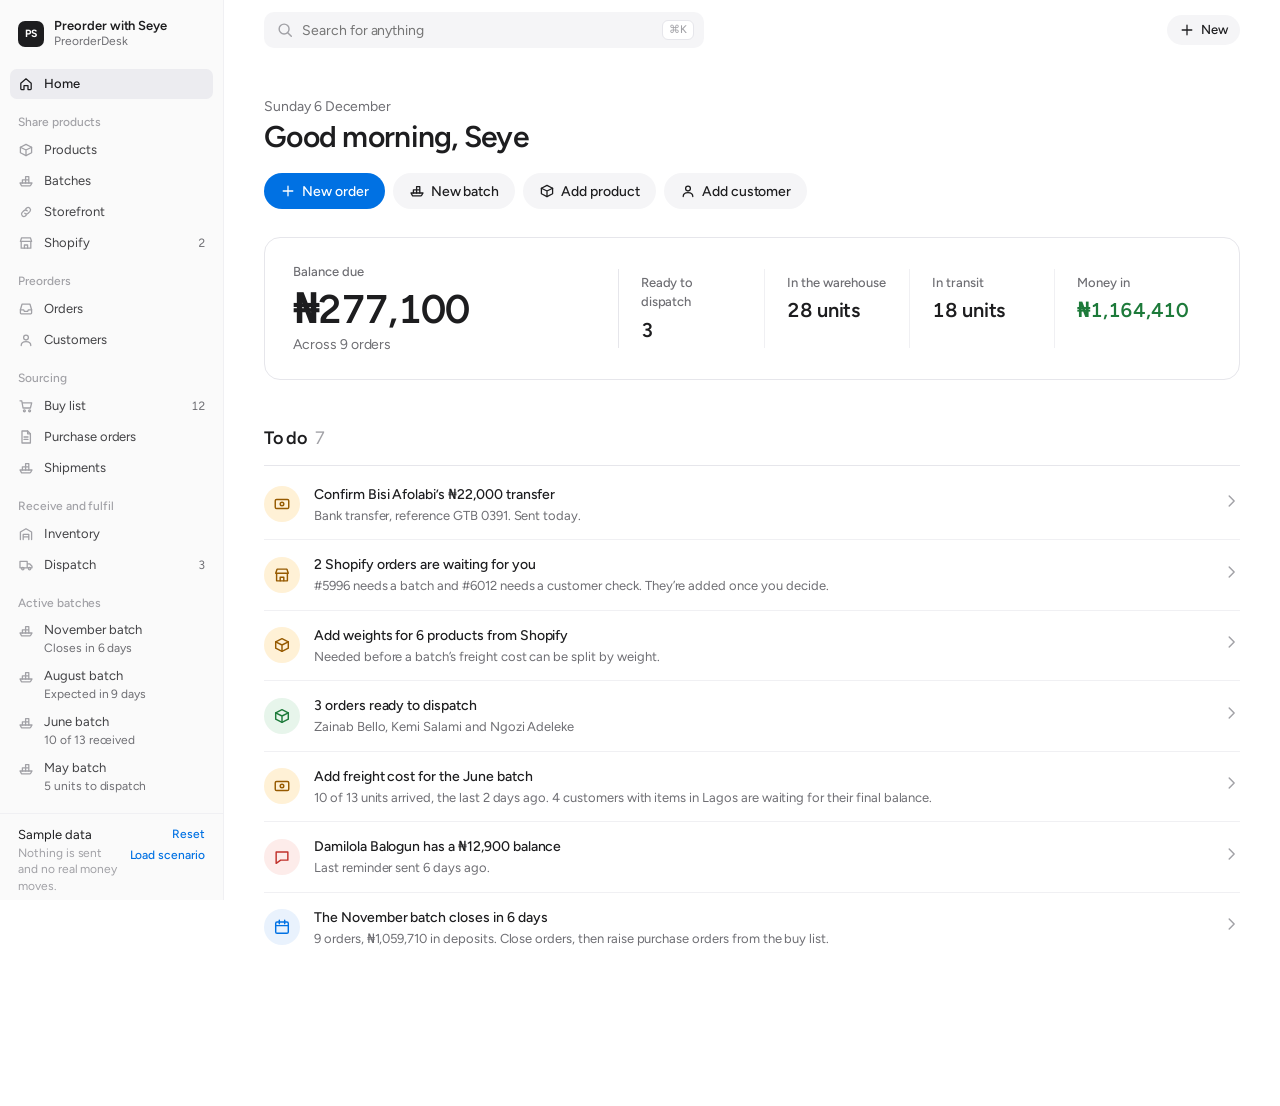
==== commit b69eeb81: "Add a separate preorder storefront to v3 The "share product link" step of the core loop now has its " ====
--- a/v3/index.html
+++ b/v3/index.html
@@ -65,6 +65,17 @@
 .side-foot .link{margin-left:auto;font-size:12px}
 .side-foot .links{margin-left:auto;display:flex;flex-direction:column;align-items:flex-end;gap:4px}
 .side-foot .links .link{margin:0;white-space:nowrap}
+.linkbox{display:flex;gap:10px;align-items:center;padding:8px 8px 8px 12px;border:1px solid var(--line);border-radius:10px;background:var(--fill);margin:4px 0 0}
+.linkbox code{flex:1;min-width:0;overflow:hidden;text-overflow:ellipsis;white-space:nowrap;font:13px ui-monospace,SFMono-Regular,Menlo,monospace;color:var(--ink)}
+.share{list-style:none;margin:6px 0 4px;padding:0}
+.share li+li{border-top:1px solid var(--line-2)}
+.share a,.share button{display:flex;gap:12px;align-items:center;width:100%;padding:12px 4px;background:none;border:0;color:var(--ink);text-align:left;border-radius:8px}
+.share a:hover,.share button:hover{text-decoration:none;background:var(--hover)}
+.share small{display:block;color:var(--ink-2);font-size:12px}
+.share .ic{color:var(--ink-2)}
+.share-h{display:flex;gap:12px;align-items:center;padding:0 0 8px}
+.share-h strong{display:block;font-weight:500}
+.share-h small{display:block;color:var(--ink-2);font-size:12px;word-break:break-all}
 .fx{display:grid;grid-template-columns:1fr 1fr;gap:14px;padding:14px 0 4px;margin:10px 0 0;border-top:1px solid var(--line-2)}
 .fx .label{margin-bottom:6px;color:var(--ink)}
 .fx-amt{font-size:26px;font-weight:600;line-height:40px;font-variant-numeric:tabular-nums}
@@ -997,7 +1008,7 @@
 const fulPill = c => pill(...c.ful);
 const itemCount = o => sum(o.items.map(i => i.qty));
 const waLine = cu => cu.phone ? `${esc(cu.phone)} on WhatsApp` : 'No WhatsApp number yet';
-const channelText = o => !o.shopify ? `on ${o.channel}` : o.shopify.source === 'web' ? 'on the website' : 'by staff in Shopify';
+const channelText = o => o.channel === 'Storefront' ? `on the storefront${o.via ? `, from a ${o.via} link` : ''}` : !o.shopify ? `on ${o.channel}` : o.shopify.source === 'web' ? 'on the website' : 'by staff in Shopify';
 
 /* ---------- To do (Jobber "To do", Etsy "Top tasks") ---------- */
 function todos() {
@@ -1081,6 +1092,7 @@
     <section class="sec phone-only">
       <div class="sec-h"><h2>More</h2></div>
       <ul class="todo"><li><a href="#products"><span class="ti">${ic('box')}</span><span><strong>Products</strong><small>${plural(Object.keys(S.products).length, 'product')}</small></span><span class="chev">${ic('chevR')}</span></a></li>
+        <li><a href="#storefront"><span class="ti">${ic('link')}</span><span><strong>Storefront</strong><small>${plural(storeOrders().length, 'order')} from your preorder page</small></span><span class="chev">${ic('chevR')}</span></a></li>
         <li><a href="#shopify"><span class="ti">${ic('store')}</span><span><strong>Shopify</strong><small>${shopNote()}</small></span><span class="chev">${ic('chevR')}</span></a></li>
         <li><a href="#customers"><span class="ti">${ic('customers')}</span><span><strong>Customers</strong><small>${plural(S.customers.length, 'customer')}</small></span><span class="chev">${ic('chevR')}</span></a></li>
         <li><a href="#buy"><span class="ti">${ic('cart')}</span><span><strong>Buy list</strong><small>${plural(toBuyUnits(), 'unit')} to buy</small></span><span class="chev">${ic('chevR')}</span></a></li>
@@ -1121,7 +1133,7 @@
 }
 function orderTable(rows) {
   return `<div class="tbl-wrap listify"><table class="tbl"><thead><tr><th>Order</th><th>Customer</th><th>Batch</th><th>Payment</th><th>Dispatch</th><th class="r">Total</th></tr></thead><tbody>
-    ${rows.map(({ o, c, cu }) => `<tr data-href="#order/${o.id}"><td><a class="strong" href="#order/${o.id}" style="color:inherit">#${o.id}</a><small>${fmt(o.created)}${o.shopify ? ', Shopify' : ''}</small></td><td><span class="who">${av(cu.name)}<span>${esc(cu.name)}</span></span></td><td class="muted">${esc(batchNames(o))}</td><td>${payPill(c)}</td><td>${fulPill(c)}</td><td class="r">${naira(c.total)}</td></tr>`).join('')}
+    ${rows.map(({ o, c, cu }) => `<tr data-href="#order/${o.id}"><td><a class="strong" href="#order/${o.id}" style="color:inherit">#${o.id}</a><small>${fmt(o.created)}${o.shopify ? ', Shopify' : o.channel === 'Storefront' ? `, storefront${o.via ? ` (${o.via})` : ''}` : ''}</small></td><td><span class="who">${av(cu.name)}<span>${esc(cu.name)}</span></span></td><td class="muted">${esc(batchNames(o))}</td><td>${payPill(c)}</td><td>${fulPill(c)}</td><td class="r">${naira(c.total)}</td></tr>`).join('')}
   </tbody></table></div>
   <ul class="rowlist">${rows.map(({ o, c, cu }) => `<li><a href="#order/${o.id}">${av(cu.name, 'md')}<span><strong>${esc(cu.name)}</strong><small>#${o.id}, ${fmt(o.created)}</small></span><span class="r"><span class="num">${naira(c.total)}</span>${c.claim ? payPill(c) : c.fulfillable.length || c.delivered ? fulPill(c) : payPill(c)}</span></a></li>`).join('')}</ul>`;
 }
@@ -1226,7 +1238,7 @@
             <li><div class="fh">${batches.length > 1 ? 'Batches' : 'Batch'}</div>${batches.map(b => `<p><a href="#batch/${b.id}">${esc(b.name)}</a> ${batchPill(b)}</p><p class="muted" style="margin-bottom:6px">${b.supply ? b.ref : `${esc(b.from)} to Lagos`}, ${batchWhen(b)}</p>`).join('')}</li>
             ${c.items.some(isSup) ? `<li><div class="fh">Bought and shipped</div>${c.items.filter(isSup).map(i => `<p>${esc(i.p.name)}</p><p class="muted" style="margin-bottom:6px">${i.po ? `<a href="#po/${i.po}">${i.po}</a>` : i.shortOn ? 'Back on the buy list' : '<a href="#buy">On the buy list</a>'}${i.shipId || i.pship ? `, <a href="#shipment/${i.shipId || i.pship}">${i.shipId || i.pship}</a>` : ''}</p>`).join('')}</li>` : ''}
             ${o.shopify ? `<li><div class="fh">Shopify</div><p>${o.shopify.sid ? `<a href="${shopAdminUrl(o.shopify.sid)}" target="_blank" rel="noopener">Order #${o.shopify.no} in Shopify</a>` : `Order #${o.shopify.no}`}</p><p class="muted">${o.shopify.source === 'web' ? 'Website checkout' : 'Created by staff in Shopify'}. <button class="link" data-act="shop-open" data-no="${o.shopify.no}">How it came in</button></p></li>`
-              : `<li><div class="fh">Sales channel</div><p>${o.channel}</p></li>`}
+              : `<li><div class="fh">Sales channel</div><p>${o.channel}</p>${o.via ? `<p class="muted">From a link shared on ${o.via}</p>` : ''}</li>`}
             <li><div class="fh">Customer’s order page</div><p><a href="#status/${o.id}" target="_blank" rel="noopener">View</a> <span class="faint">or</span> <button class="link" data-act="copy-status" data-id="${o.id}">copy link</button></p></li>
           </ul>
         </section>
@@ -1917,9 +1929,10 @@
     <p class="pub-foot">Questions about your order? Message ${STORE.name} on WhatsApp.</p>
   </div>`;
 }
-function statusPage(id) {
+function statusPage(id, from) {
   const o = orderById(id);
   if (!o) return `<div class="pub"><p class="pub-store">${STORE.name}</p><h1>We couldn’t find that order.</h1><p class="lead">Check the link in your message, or contact ${STORE.name} on WhatsApp.</p></div>`;
+  if (from === 'store') return `<div class="pub-bar"><span>Sample order page. Nothing is sent.</span><a href="${storeUrl()}">Back to the store</a></div>${statusBody(o)}`;
   return `<div class="pub-bar"><span>You’re previewing this as the customer. Nothing is sent.</span><a href="#order/${o.id}">Exit preview</a></div>${statusBody(o)}`;
 }
 function mountStatus() {
@@ -3911,7 +3924,88 @@
   const b = s.batches[0];
   b.log.push({ date: b.createdOn, text: 'Batch created. Taking preorders', kind: 'event' }, { date: b.ordersClosedOn, text: `Orders closed: ${plural(s.orders.length, 'order')}, 60 units. Buy them from the buy list`, kind: 'event' });
   ensureSupply(s);
+  ensureStorefront(s);
   return s;
+}
+
+/* ---------- Storefront: the public preorder page, kept apart from this dashboard ----------
+   The storefront is its own file, store/index.html. It reads products in batches taking orders and adds orders to the
+   same saved data, so they arrive here like any other order. Production: app.preorderdesk.com is this dashboard and
+   store.preorderdesk.com/<business> the storefront. Layout: Square payment links and online ordering, WhatsApp's channel
+   link panel ("Send link via WhatsApp", "Copy link"), Instagram's link panel, Square "Traffic & sources". */
+const slugify = s => String(s).toLowerCase().replace(/&/g, ' and ').replace(/[^a-z0-9]+/g, '-').replace(/^-+|-+$/g, '').slice(0, 60).replace(/-+$/g, '');
+const VIAS = ['WhatsApp', 'Instagram', 'Facebook'];
+function ensureStorefront(s = S) {
+  if (s.storefront) return false;
+  s.storefront = { slug: slugify(STORE.name), name: STORE.name, hub: STORE.hub, owner: STORE.owner, depositPct: Math.round(MIN_DEPOSIT * 100), on: true, hidden: [] };
+  return true;
+}
+const storeUrl = (path = '') => new URL('store/', location.href.split('#')[0]).href + '#/' + S.storefront.slug + path;
+const withVia = (u, via) => `${u}${u.includes('?') ? '&' : '?'}via=${via}`;
+function copyText(text, done) {
+  try { navigator.clipboard.writeText(text).then(() => toast(done), () => toast(text)); } catch (e) { toast(text); }
+}
+/* Products customers can preorder: those in batches taking orders, grouped by name so variants are options of one product */
+function storeGroups() {
+  const groups = {};
+  openBatches().forEach(b => (b.lineup || []).forEach(id => {
+    const p = P(id); if (!p || !p.price) return;
+    const slug = slugify(p.name), g = groups[slug] = groups[slug] || { slug, name: p.name, p, ids: [], prices: [], batch: b };
+    if (!g.ids.includes(id)) { g.ids.push(id); g.prices.push(p.price); }
+    if (!g.p.image && p.image) g.p = p;
+  }));
+  return Object.values(groups).map(g => ({ ...g, hidden: (S.storefront.hidden || []).includes(g.slug), from: Math.min(...g.prices), same: new Set(g.prices).size === 1 }));
+}
+const storeOrders = () => S.orders.filter(o => o.channel === 'Storefront');
+function storefrontPage() {
+  const sf = S.storefront, gs = storeGroups(), ob = openBatches();
+  const os = storeOrders().map(o => ({ o, c: calc(o), cu: custOf(o) }));
+  const from = k => os.filter(x => (x.o.via || 'Direct') === k);
+  const shown = gs.filter(g => !g.hidden).length;
+  return `<div class="page">
+    <div class="ph"><div><h1>Storefront</h1><p class="sub">Your preorder page. Share it on WhatsApp, Instagram and Facebook, and the orders arrive here.</p></div>
+      <div class="acts"><a class="btn" href="${storeUrl()}" target="_blank" rel="noopener">${ic('ext')}View storefront</a><button class="btn primary" data-act="share">${ic('link')}Share storefront</button></div></div>
+    <section class="panel overview">
+      <div><span class="label">Orders from the storefront</span><div class="big">${os.length}</div><span class="muted">${naira(sum(os.map(x => x.c.paid)))} paid so far</span></div>
+      <div class="ov-stats">${[...VIAS, 'Direct'].map(k => `<div title="${k === 'Direct' ? 'Orders from a link without a channel, or typed in' : `Orders from links you shared on ${k}`}"><span class="label">${k === 'Direct' ? 'Direct' : `From ${k}`}</span><strong>${plural(from(k).length, 'order')}</strong></div>`).join('')}</div>
+    </section>
+    <section class="sec">
+      <div class="sec-h"><h2>Store link</h2></div>
+      <div class="linkbox"><code>${esc(storeUrl())}</code><button class="btn sm" data-act="copy-link" data-url="${esc(storeUrl())}">${ic('link')}Copy</button></div>
+      <p class="help">${ob.length ? `Taking preorders for the ${esc(ob[0].name)} until ${fmtY(ob[0].closesOn)}. ${plural(shown, 'product')} on show. Customers pay ${sf.depositPct}% at checkout, and their order page follows it from there.` : 'No batch is taking orders, so the storefront has nothing to preorder. <a href="#batches/new">Create a batch</a> to open it again.'}</p>
+      <p class="help">In the real product this lives apart from the dashboard: the dashboard at app.preorderdesk.com, the storefront at store.preorderdesk.com/${esc(sf.slug)}.</p>
+    </section>
+    <section class="sec">
+      <div class="sec-h"><h2>Products <span class="n">${gs.length}</span></h2></div>
+      ${!gs.length ? '<div class="tbl-empty">Products appear here when a batch taking orders offers them.</div>' : `<div class="tbl-wrap listify"><table class="tbl"><thead><tr><th>Product</th><th class="r">Price</th><th>On storefront</th><th></th></tr></thead><tbody>
+        ${gs.map(g => `<tr><td class="ph-wrap"><span class="who">${thumb(g.p, 'sm')}<span>${g.hidden ? `<span class="strong">${esc(g.name)}</span>` : `<a class="strong" href="${storeUrl(`/products/${g.slug}`)}" target="_blank" rel="noopener" style="color:inherit">${esc(g.name)}</a>`}<small>${g.ids.length > 1 ? `${g.ids.length} options` : esc(g.p.variant || 'One option')}. ${esc(g.batch.name)}, closes ${fmt(g.batch.closesOn)}</small></span></span></td><td class="r">${g.same ? '' : 'From '}${naira(g.from)}</td>
+          <td><label class="check" style="margin:0"><input type="checkbox" data-store-show="${g.slug}" ${g.hidden ? '' : 'checked'}> ${g.hidden ? 'Hidden' : 'Shown'}</label></td>
+          <td class="r">${g.hidden ? '' : `<button class="btn sm" data-act="share" data-id="${g.slug}">${ic('link')}Share</button>`}</td></tr>`).join('')}
+      </tbody></table></div>`}
+    </section>
+    <section class="sec">
+      <div class="sec-h"><h2>Orders from the storefront <span class="n">${os.length}</span></h2></div>
+      ${os.length ? orderTable(os) : '<div class="tbl-empty">No storefront orders yet. Share a product link and they’ll appear here.</div>'}
+    </section>
+  </div>`;
+}
+/* Share a link (WhatsApp channel link: "Send link via WhatsApp", "Copy link"; Instagram: Copy, Share, Add to story) */
+function shareModal(slug) {
+  const sf = S.storefront, g = slug ? storeGroups().find(x => x.slug === slug) : null;
+  const url = g ? storeUrl(`/products/${g.slug}`) : storeUrl();
+  const text = g ? `Preorder the ${lc(g.name)}, ${g.same ? '' : 'from '}${naira(g.from)}. Pay ${sf.depositPct}% now, order by ${fmt(g.batch.closesOn)}:` : `Preorders are open at ${sf.name}. Pay ${sf.depositPct}% now and the rest when it reaches Lagos:`;
+  openModal({
+    title: g ? 'Share this product' : 'Share your storefront', size: 'sm',
+    body: () => `<div class="share-h">${g ? thumb(g.p) : `<span class="org-av">${initials(sf.name)}</span>`}<span><strong>${esc(g ? g.name : sf.name)}</strong><small>${esc(url)}</small></span></div>
+      <ul class="share">
+        <li><a href="https://wa.me/?text=${encodeURIComponent(`${text}\n${withVia(url, 'whatsapp')}`)}" target="_blank" rel="noopener">${ic('chat')}<span>Send on WhatsApp<small>To a chat, a group or your status</small></span></a></li>
+        <li><button type="button" data-copy="${esc(withVia(url, 'instagram'))}">${ic('link')}<span>Copy link for Instagram<small>For your bio or a story link sticker</small></span></button></li>
+        <li><a href="https://www.facebook.com/sharer/sharer.php?u=${encodeURIComponent(withVia(url, 'facebook'))}" target="_blank" rel="noopener">${ic('ext')}<span>Share on Facebook<small>To your page or a group</small></span></a></li>
+        <li><button type="button" data-copy="${esc(url)}">${ic('link')}<span>Copy link<small>Orders from it count as direct</small></span></button></li>
+      </ul>
+      <p class="help">Each link carries the channel you share it on, so the Storefront page shows which one brings orders.</p>`,
+    mount(el) { $$('[data-copy]', el).forEach(b => b.addEventListener('click', () => copyText(b.dataset.copy, 'Link copied'))); },
+  });
 }
 
 /* ---------- Commit and actions ---------- */
@@ -4006,6 +4100,8 @@
   'pub-pay': el => payModal(orderById(el.dataset.id)),
   'pub-change': el => { const o = orderById(el.dataset.id); commit(() => { logTo(o, 'Customer is changing their delivery method'); o.delivery = null; }); },
   'm-close': () => { if (modal && modal.noClose) return; closeModal(); },
+  'share': el => shareModal(el.dataset.id || null),
+  'copy-link': el => copyText(el.dataset.url, 'Store link copied'),
   /* Supply: purchase orders, payments, shipments */
   'close-orders': el => { const b = batchById(el.dataset.id); openModal({
     title: `Close orders for the ${b.name}?`, size: 'sm',
@@ -4035,7 +4131,7 @@
     title: 'Reset demo data?', size: 'sm',
     body: () => '<p>Every order, batch, product, customer, stock count and Shopify order goes back to the sample data. This can’t be undone.</p>',
     foot: () => `${cancelBtn}<button class="btn primary" id="rs-go">Reset demo data</button>`,
-    mount(el) { $('#rs-go', el).addEventListener('click', () => { S = seed(); ensureShopify(); ensureStock(); ensureSupply(); syncSupply(); save(); od = null; bd = null; closeModal(); location.hash = '#home'; render(); toast('Demo data reset'); }); },
+    mount(el) { $('#rs-go', el).addEventListener('click', () => { S = seed(); ensureShopify(); ensureStock(); ensureSupply(); ensureStorefront(); syncSupply(); save(); od = null; bd = null; closeModal(); location.hash = '#home'; render(); toast('Demo data reset'); }); },
   }),
 };
 document.addEventListener('click', e => {
@@ -4049,6 +4145,12 @@
 });
 document.addEventListener('change', e => {
   const t = e.target;
+  if (t.matches && t.matches('[data-store-show]')) {
+    const slug = t.dataset.storeShow, show = t.checked;
+    commit(() => { const h = S.storefront.hidden || []; S.storefront.hidden = show ? h.filter(x => x !== slug) : [...new Set([...h, slug])]; });
+    toast(show ? 'Shown on the storefront' : 'Hidden from the storefront');
+    return;
+  }
   if (!t.matches || !t.matches('[data-dsel],[data-dall]')) return;
   if (t.matches('[data-dall]')) { $$('[data-dsel]').forEach(b => { if (t.checked) dspSel.add(b.dataset.dsel); else dspSel.delete(b.dataset.dsel); }); }
   else if (t.checked) dspSel.add(t.dataset.dsel); else dspSel.delete(t.dataset.dsel);
@@ -4132,7 +4234,7 @@
 /* ---------- Render ---------- */
 /* The sidebar follows the core loop: share products, take preorders, source them, then receive and fulfil them */
 const NAV = [['home', 'Home', '#home', 'home', null],
-  ['products', 'Products', '#products', 'box', 'share'], ['batches', 'Batches', '#batches', 'batches', 'share'], ['shopify', 'Shopify', '#shopify', 'store', 'share'],
+  ['products', 'Products', '#products', 'box', 'share'], ['batches', 'Batches', '#batches', 'batches', 'share'], ['storefront', 'Storefront', '#storefront', 'link', 'share'], ['shopify', 'Shopify', '#shopify', 'store', 'share'],
   ['orders', 'Orders', '#orders', 'orders', 'take'], ['customers', 'Customers', '#customers', 'customers', 'take'],
   ['buy', 'Buy list', '#buy', 'cart', 'source'], ['pos', 'Purchase orders', '#pos', 'doc', 'source'], ['ships', 'Shipments', '#shipments', 'ship', 'source'],
   ['inventory', 'Inventory', '#inventory', 'shelves', 'fulfil'], ['dispatch', 'Dispatch', '#dispatch', 'truck', 'fulfil']];
@@ -4156,7 +4258,7 @@
   document.body.classList.toggle('public', pub);
   document.body.classList.toggle('editing', editing);
   $('#public').hidden = !pub; $('#editor').hidden = !editing;
-  if (pub) { $('#public').innerHTML = statusPage(parts[1]); mountStatus(); document.title = `Order #${parts[1]} | ${STORE.name}`; return; }
+  if (pub) { $('#public').innerHTML = statusPage(parts[1], params.get('from')); mountStatus(); document.title = `Order #${parts[1]} | ${STORE.name}`; return; }
   if (editing) {
     if (path === 'orders/new') { $('#editor').innerHTML = orderEditor(); mountOrderEditor(); document.title = 'New order | PreorderDesk'; }
     else { $('#editor').innerHTML = batchEditor(); mountBatchEditor(); document.title = 'New batch | PreorderDesk'; }
@@ -4174,6 +4276,7 @@
     case 'customers': html = customersPage(); break;
     case 'customer': html = customerPage(parts[1]); nav = 'customers'; break;
     case 'shopify': html = shopifyPage(); break;
+    case 'storefront': html = storefrontPage(); break;
     case 'buy': html = buyPage(); break;
     case 'pos': html = posPage(); break;
     case 'po': html = poPage(decodeURIComponent(parts[1] || '')); nav = 'pos'; break;
@@ -4202,11 +4305,12 @@
   document.title = 'PreorderDesk';
 }
 window.addEventListener('hashchange', () => { if (modal) closeModal(); render(); window.scrollTo(0, 0); });
-window.addEventListener('storage', e => { if (e.key === KEY) { S = load(); ensureDeliveries(); ensureShopify(); ensureStock(); ensureSupply(); syncSupply(); render(); } });
+window.addEventListener('storage', e => { if (e.key === KEY) { S = load(); ensureDeliveries(); ensureShopify(); ensureStock(); ensureSupply(); ensureStorefront(); syncSupply(); render(); } });
 ensureDeliveries();
 ensureShopify();
 ensureStock();
 if (ensureSupply()) save();
+if (ensureStorefront()) save();
 syncSupply();
 render();
 </script>
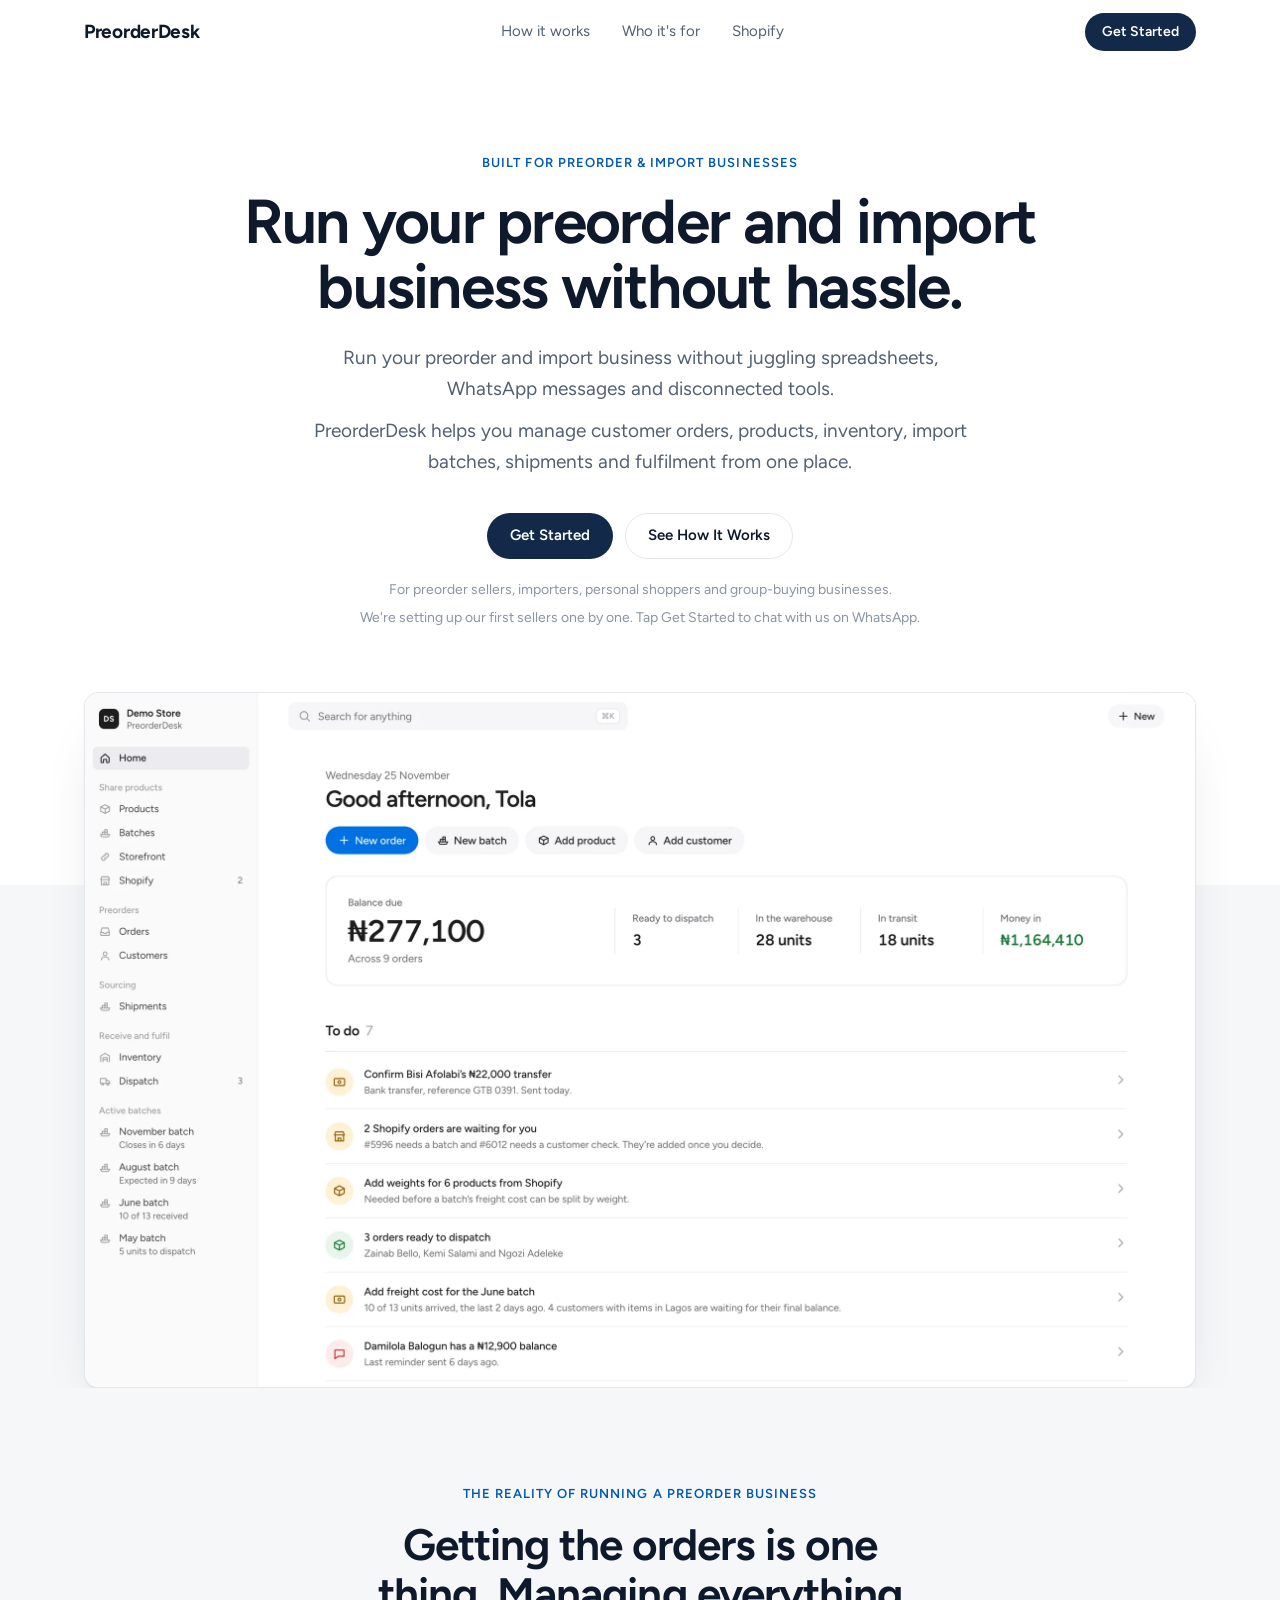
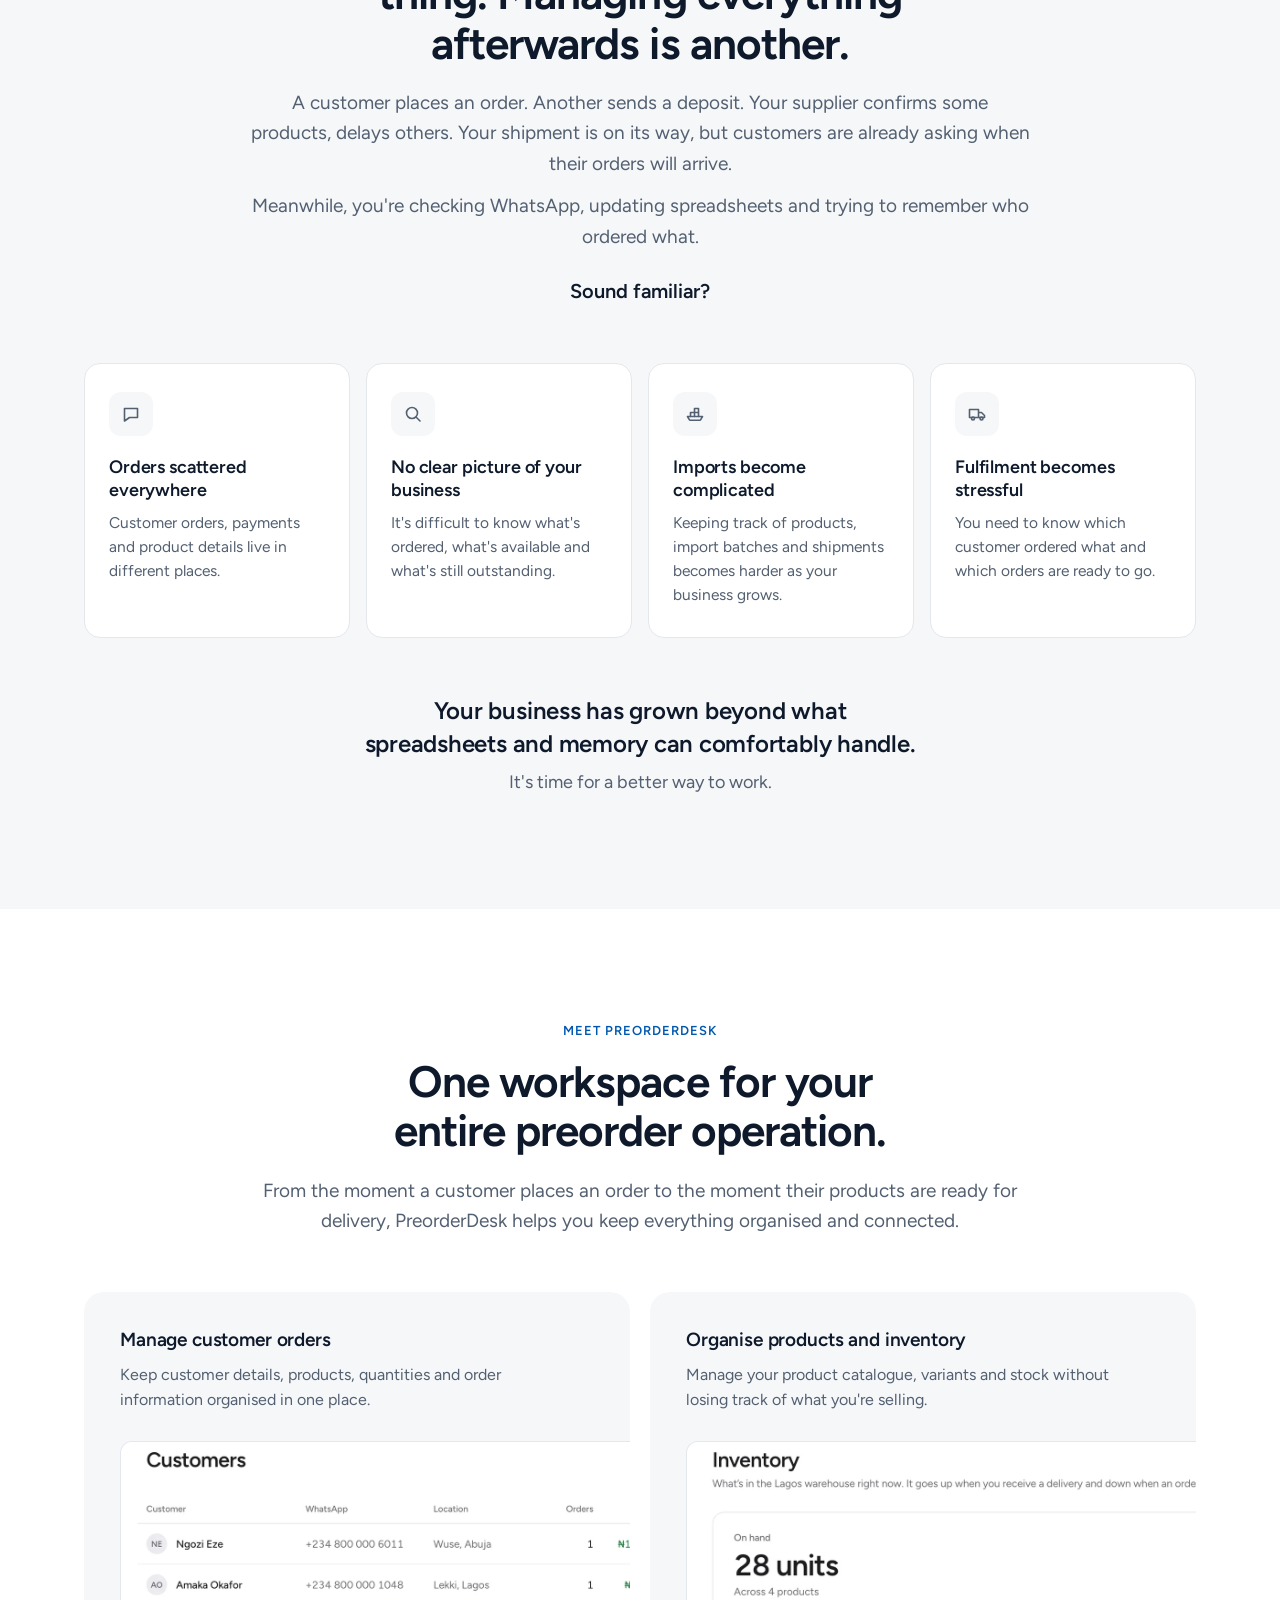
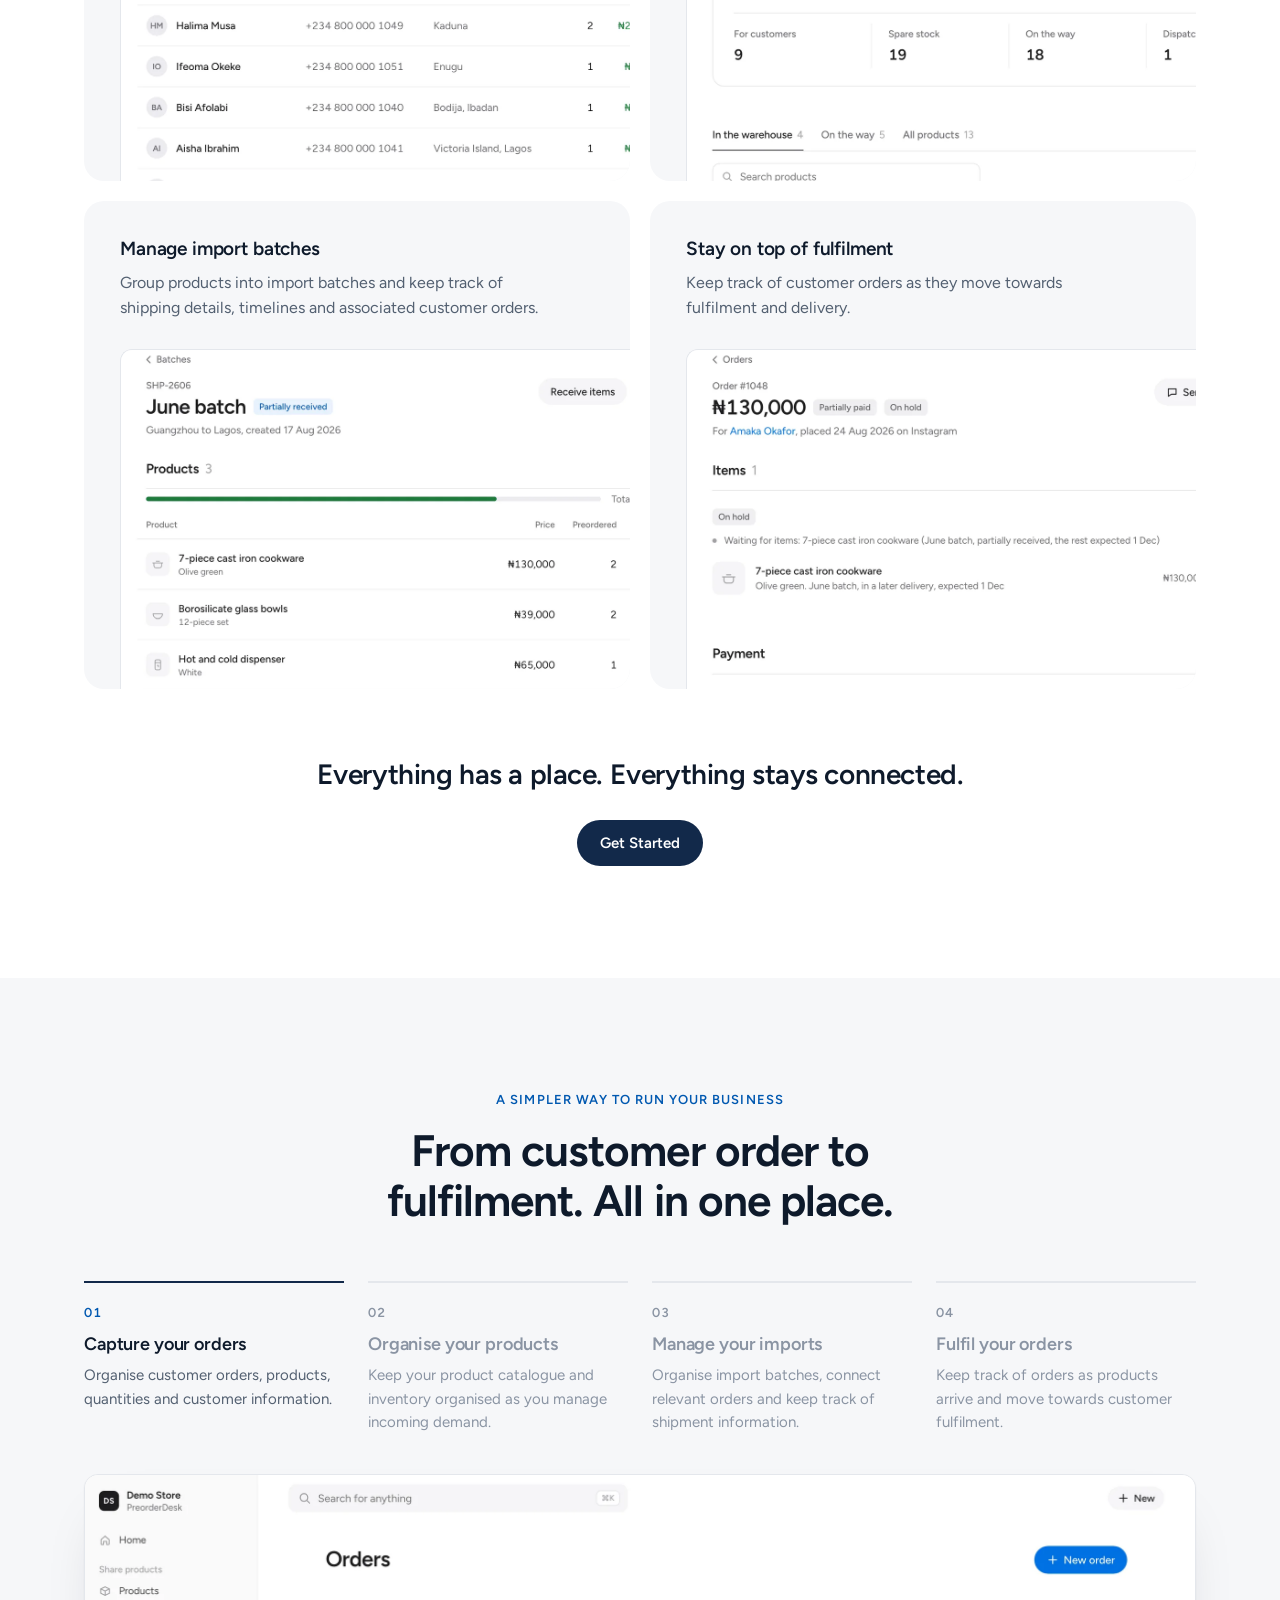
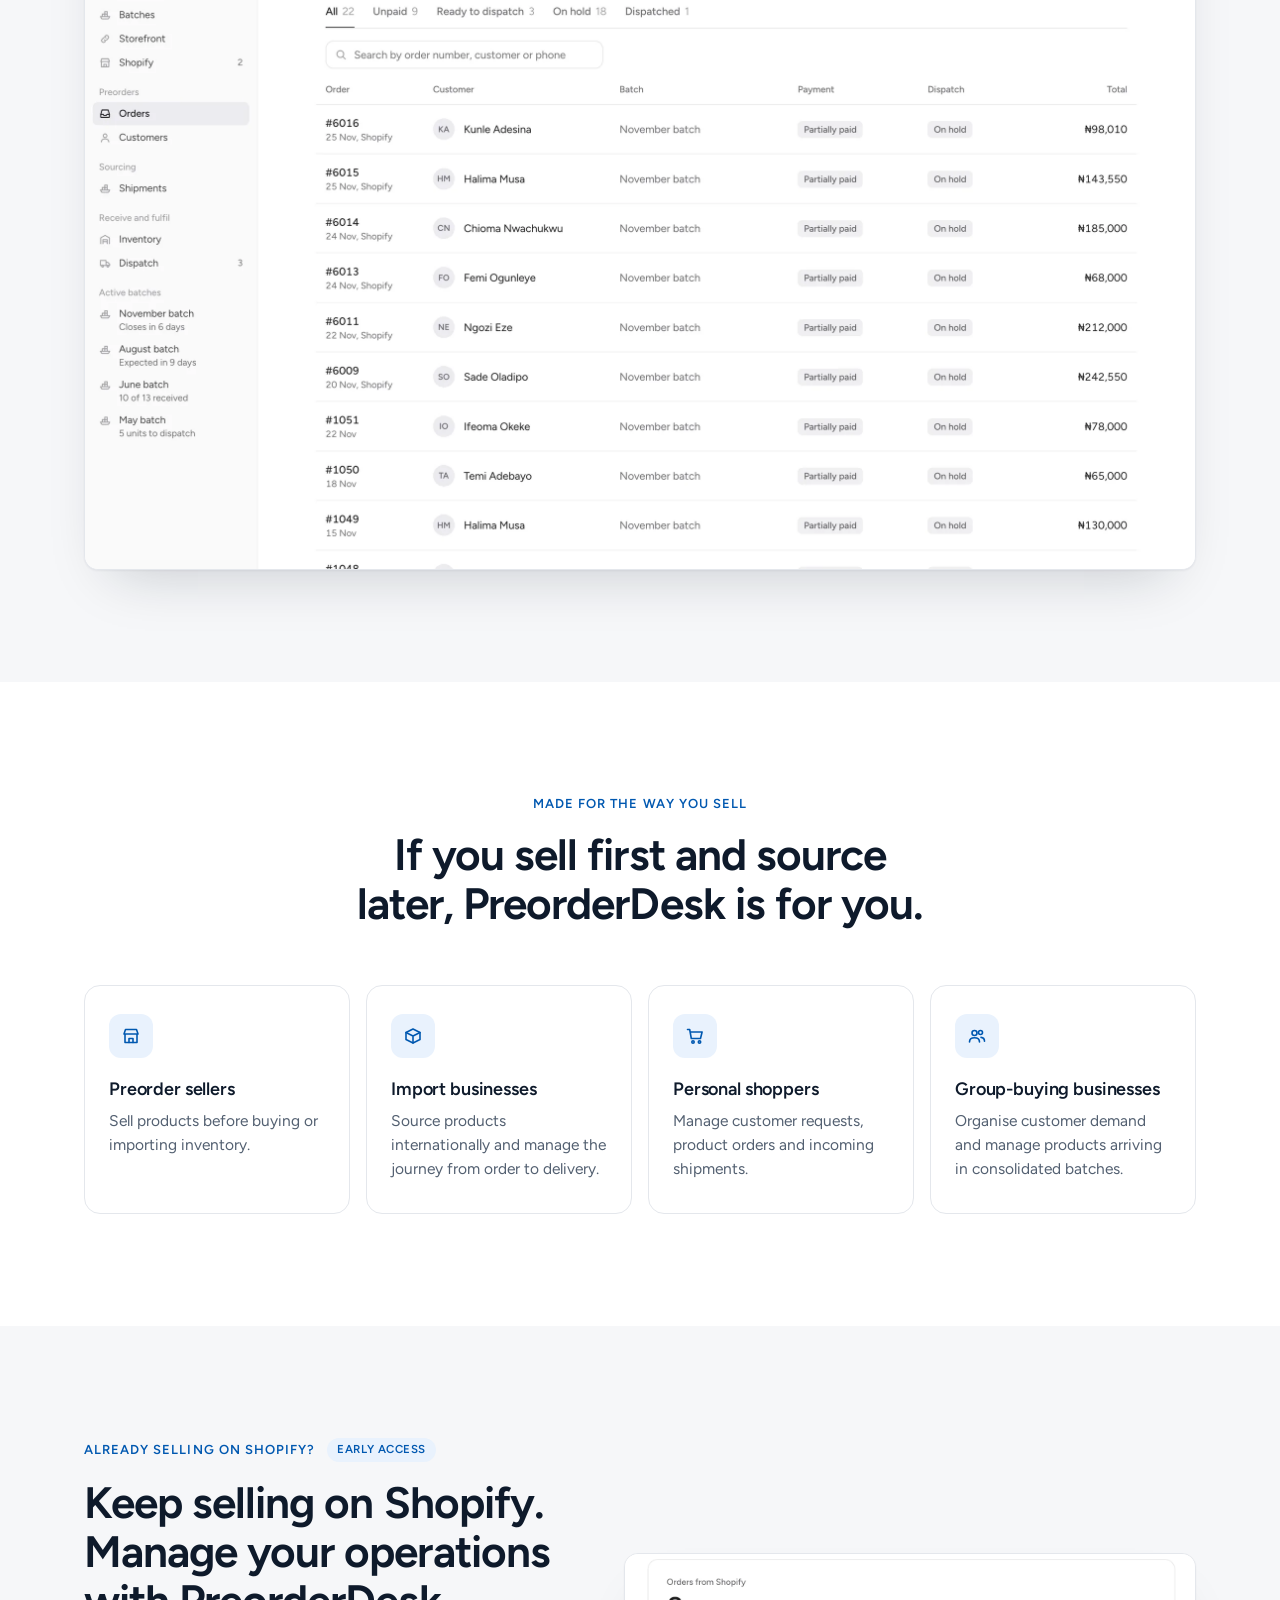
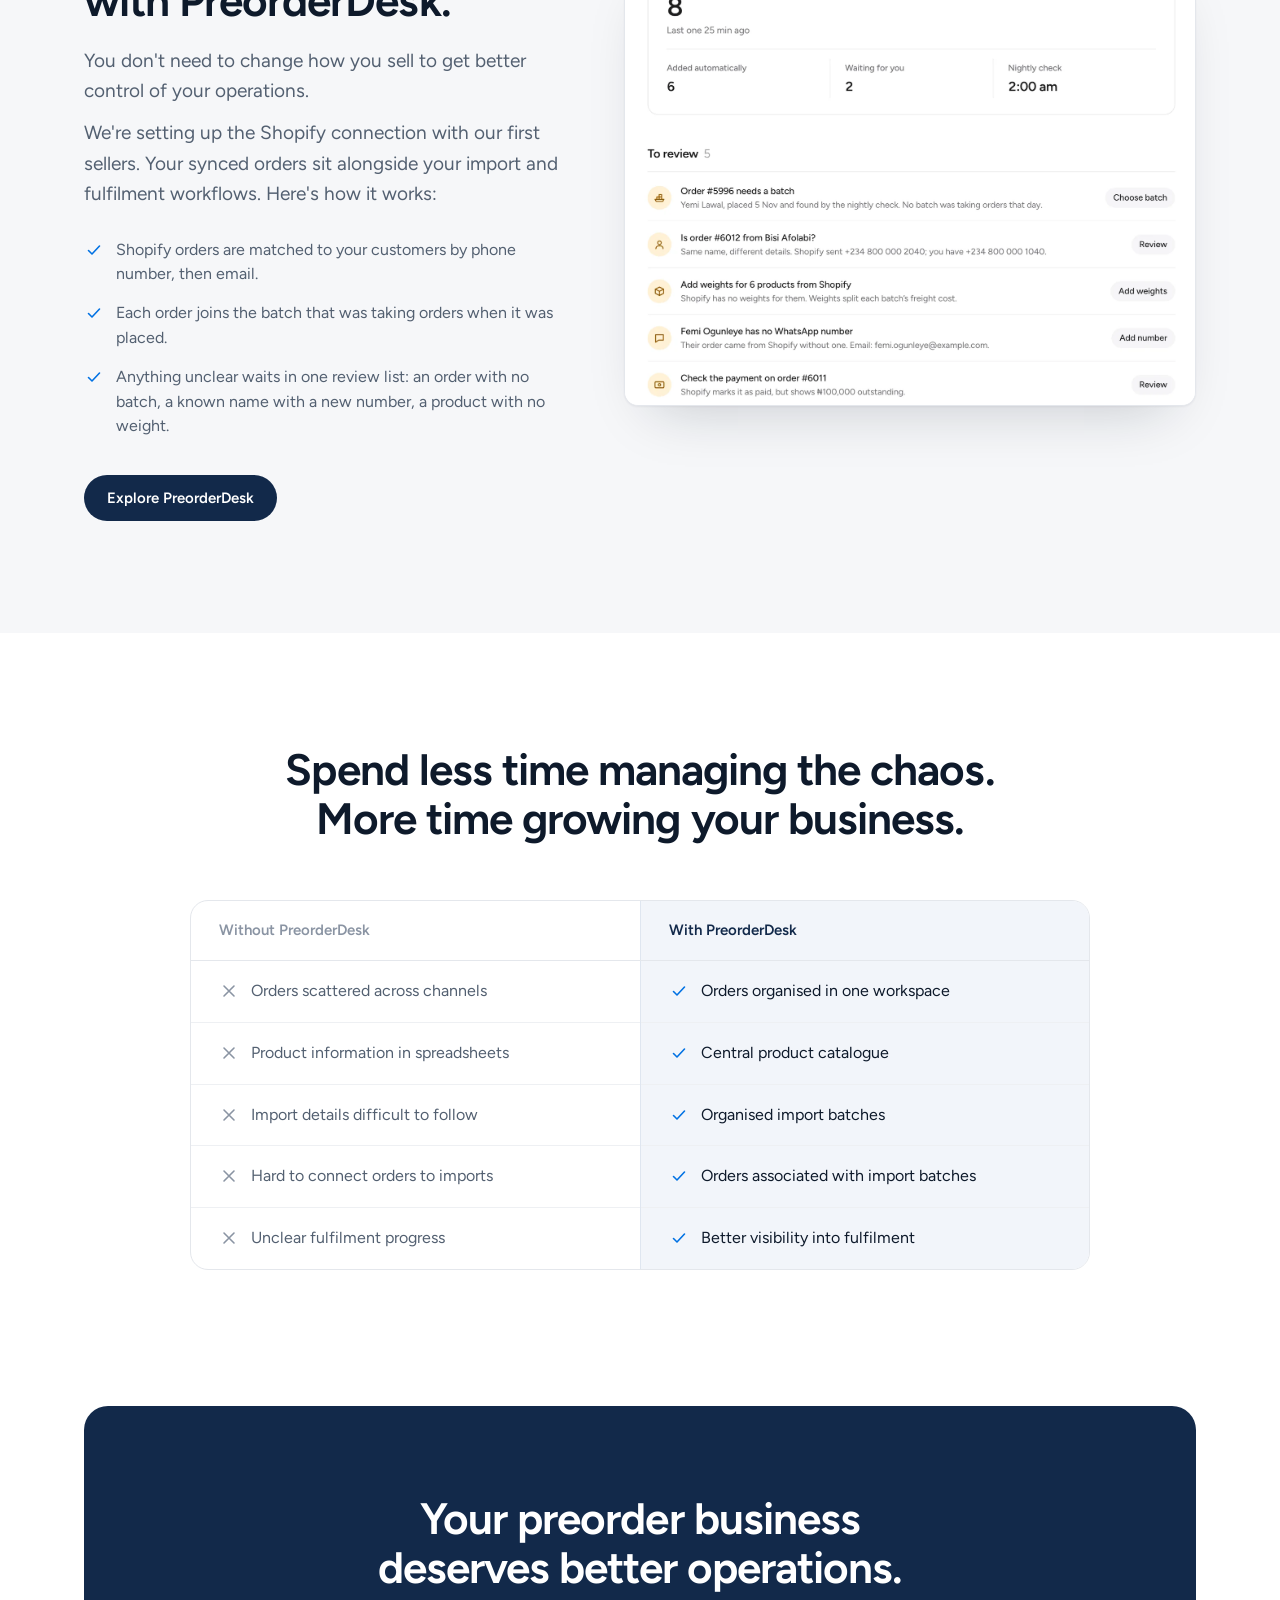
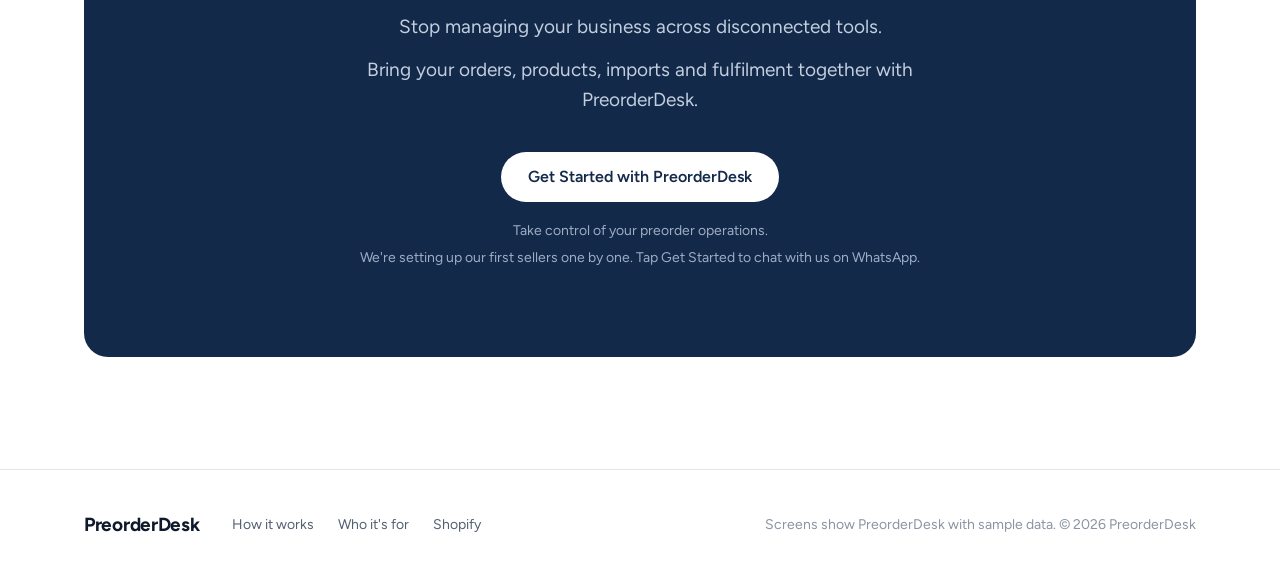
==== commit 8a6552d2: "Add a landing page at the root of v3 and move the dashboard to v3/app The site's root is now a marke" ====
--- a/v3/index.html
+++ b/v3/index.html
@@ -2,4317 +2,535 @@
 <html lang="en">
 <head>
 <meta charset="utf-8">
-<meta name="viewport" content="width=device-width, initial-scale=1, viewport-fit=cover">
-<title>PreorderDesk</title>
+<meta name="viewport" content="width=device-width, initial-scale=1">
+<title>PreorderDesk: run your preorder and import business in one place</title>
+<meta name="description" content="Sell before you stock. PreorderDesk helps preorder sellers, importers, personal shoppers and group-buying businesses manage customer orders, products, inventory, import batches, shipments and fulfilment from one place.">
+<link rel="canonical" href="https://preorderdesk.getmayloo.com/">
+<meta property="og:type" content="website">
+<meta property="og:url" content="https://preorderdesk.getmayloo.com/">
+<meta property="og:image" content="https://preorderdesk.getmayloo.com/img/og.jpg">
+<meta property="og:image:width" content="1200">
+<meta property="og:image:height" content="630">
+<meta name="twitter:card" content="summary_large_image">
+<meta property="og:title" content="PreorderDesk">
+<meta property="og:description" content="Sell before you stock. Stay in control of everything that follows.">
+<meta name="theme-color" content="#ffffff">
+<script>
+/* The dashboard used to live at this address. Links people saved or were sent (#home, #orders, #status/1048 and
+   so on) are forwarded to it at app/, keeping the part after the #. This page's own section links stay here. */
+(function () {
+  var h = location.hash.slice(1);
+  if (h && !/^(main|top|features|how-it-works|who|shopify|difference|get-started)$/.test(h)) location.replace('app/' + location.hash);
+})();
+</script>
 <link rel="preconnect" href="https://fonts.googleapis.com">
 <link rel="preconnect" href="https://fonts.gstatic.com" crossorigin>
-<link rel="stylesheet" href="https://fonts.googleapis.com/css2?family=Figtree:wght@300..900&display=swap">
+<link rel="stylesheet" href="https://fonts.googleapis.com/css2?family=Figtree:wght@400..700&display=swap">
+<link rel="preload" as="image" href="img/hero-dashboard.webp" fetchpriority="high">
+<!--
+  Layout references (Mobbin, Sites library), one per section:
+  Header + hero ......... Mercury hero          https://mobbin.com/sites/sections/36860ef7-69eb-4cac-9ad4-cf2c5c097dba
+  The problem ........... Front "Does this sound familiar?"  https://mobbin.com/sites/sections/fdeb0c2b-6196-4d02-b036-9b4c03badce5
+  Meet PreorderDesk ..... Mercury feature cards https://mobbin.com/sites/sections/f50e8194-be8b-4932-95ec-f9fa18d7be72
+  How it works .......... Rox "How it works"    https://mobbin.com/sites/sections/53c3d7d9-8feb-4531-afd7-c1bd06bf77c0
+                          Amperos numbered steps https://mobbin.com/sites/sections/43ebd766-d9a4-43d6-b9f4-4dfa80544aa3
+  Who it's for .......... Acctual "Who's it for?" https://mobbin.com/sites/sections/854560da-d735-4f7b-929e-b75ecb4193ab
+  Shopify ............... Mailchimp Shopify integration https://mobbin.com/sites/sections/3241428a-fcf2-4038-8b6b-4b423e2d4995
+  The difference ........ Beside comparison     https://mobbin.com/sites/sections/595fbaca-74ab-4c25-b94c-b1c93f1444cd
+  Final call to action .. Mercury closing CTA   https://mobbin.com/sites/sections/c8611da2-7fcd-4182-bd63-1f233d5713e6
+-->
 <style>
-/* v3: clean dashboard. Layout and color roles follow Mercury and Stripe (see UI-VALIDATION.md).
-   Color roles: blue = what you can tap and things in motion; green = money in and things done;
-   amber = your move; red = money missing; gray = waiting on someone else. */
 :root{
-  --bg:#ffffff; --side:#fafafa; --fill:#f5f5f7; --fill-2:#ececf0; --hover:#f7f7f9;
-  --line:#e6e6eb; --line-2:#f0f0f3; --field:#d6d6db;
-  --ink:#1d1d1f; --ink-2:#6e6e73; --ink-3:#a1a1a6;
-  --blue:#0071e3; --blue-h:#0062c4; --blue-soft:#e9f2fd; --blue-t:#0058b0;
-  --green:#1d7a3a; --green-soft:#e7f5eb;
-  --amber:#965a00; --amber-soft:#fff1d6;
-  --red:#c0312b; --red-soft:#fdecea;
-  --gray-soft:#f0f0f2; --gray-t:#5d5d62;
-  --ring:0 0 0 3px rgba(0,113,227,.18);
+  --bg:#fff; --fill:#f6f7f9; --line:#e4e7ec; --line-2:#eef0f3;
+  --ink:#0e1a2b; --ink-2:#536071; --ink-3:#8a94a3;
+  --navy:#12294a; --navy-h:#0b1d37; --navy-soft:#f2f5fa; --navy-line:#dfe6f0;
+  --blue:#0071e3; --blue-t:#0058b0; --blue-soft:#e9f2fd;
   --f:"Figtree",-apple-system,BlinkMacSystemFont,"Segoe UI",Roboto,"Helvetica Neue",Arial,sans-serif;
-  color-scheme:light;
+  --shadow:0 1px 2px rgba(14,26,43,.05),0 28px 56px -28px rgba(14,26,43,.22);
 }
-*{box-sizing:border-box}
-[hidden]{display:none!important}
-html{-webkit-text-size-adjust:100%}
-body{margin:0;background:var(--bg);color:var(--ink);font:400 14px/1.5 var(--f);-webkit-font-smoothing:antialiased;letter-spacing:-.003em}
-body.locked{overflow:hidden}
-button,input,select,textarea{font:inherit;color:inherit;letter-spacing:inherit}
-button{cursor:pointer}
-a{color:var(--blue);text-decoration:none}
-a:hover{text-decoration:underline}
-:focus-visible{outline:2px solid var(--blue);outline-offset:2px}
-h1,h2,h3,p{margin:0}
-.ic{width:18px;height:18px;flex:none;fill:none;stroke:currentColor;stroke-width:1.6;stroke-linecap:round;stroke-linejoin:round}
-.num,.tbl td,.kv,.big,.money-h,.amount{font-variant-numeric:tabular-nums}
-.muted{color:var(--ink-2)} .faint{color:var(--ink-3)} .green{color:var(--green)} .red{color:var(--red)}
-.label{display:block;font-size:13px;color:var(--ink-2);font-weight:500}
-
-/* Shell (Mercury, Stripe): quiet sidebar, white canvas */
-.sidebar{position:fixed;inset:0 auto 0 0;width:224px;background:var(--side);border-right:1px solid var(--line-2);padding:12px 10px 0;display:flex;flex-direction:column;gap:14px;z-index:20;overflow-y:auto}
-.org{display:flex;align-items:center;gap:10px;padding:6px 8px;border-radius:8px;color:var(--ink);font-size:13px;font-weight:600;line-height:1.25}
-.org:hover{background:var(--fill);text-decoration:none}
-.org-av{width:26px;height:26px;border-radius:7px;background:var(--ink);color:#fff;display:grid;place-items:center;font-size:10.5px;font-weight:700;letter-spacing:.02em;flex:none}
-.org small{display:block;font-weight:400;color:var(--ink-2);font-size:12px;line-height:1.25}
-/* Rows: Mercury's 13px labels, gray icons, gray fill on the current page, plain counts */
-.nav{display:flex;flex-direction:column;gap:1px}
-.nav a{display:flex;align-items:center;gap:10px;min-height:30px;padding:0 8px;border-radius:7px;color:#424245;font-size:13px;line-height:1.45}
-.nav a .ic{width:16px;height:16px;color:var(--ink-3)}
-.nav a:hover{background:var(--fill);color:var(--ink);text-decoration:none}
-.nav a.on{background:var(--fill-2);color:var(--ink);font-weight:500}
-.nav a.on .ic{color:var(--ink)}
-.nav .count{margin-left:auto;font-size:12px;color:var(--ink-2);font-variant-numeric:tabular-nums}
-/* Shortcuts with a status line (Mercury's Bookmarks) */
-.side-h{font-size:12px;font-weight:500;color:var(--ink-3);padding:0 8px 4px}
-.nav.bm a{align-items:flex-start;padding:5px 8px}
-.nav.bm a .ic{margin-top:2px}
-.nav.bm small{display:block;font-size:12px;font-weight:400;color:var(--ink-2);line-height:1.35}
-/* Pinned last row (Stripe's Developers row) */
-.side-foot{margin:auto -10px 0;border-top:1px solid var(--line-2);padding:12px 18px 14px;display:flex;align-items:flex-start;gap:12px;font-size:13px;line-height:1.4;color:var(--ink)}
-.side-foot small{display:block;font-size:12px;color:var(--ink-3)}
-.side-foot .link{margin-left:auto;font-size:12px}
-.side-foot .links{margin-left:auto;display:flex;flex-direction:column;align-items:flex-end;gap:4px}
-.side-foot .links .link{margin:0;white-space:nowrap}
-.linkbox{display:flex;gap:10px;align-items:center;padding:8px 8px 8px 12px;border:1px solid var(--line);border-radius:10px;background:var(--fill);margin:4px 0 0}
-.linkbox code{flex:1;min-width:0;overflow:hidden;text-overflow:ellipsis;white-space:nowrap;font:13px ui-monospace,SFMono-Regular,Menlo,monospace;color:var(--ink)}
-.share{list-style:none;margin:6px 0 4px;padding:0}
-.share li+li{border-top:1px solid var(--line-2)}
-.share a,.share button{display:flex;gap:12px;align-items:center;width:100%;padding:12px 4px;background:none;border:0;color:var(--ink);text-align:left;border-radius:8px}
-.share a:hover,.share button:hover{text-decoration:none;background:var(--hover)}
-.share small{display:block;color:var(--ink-2);font-size:12px}
-.share .ic{color:var(--ink-2)}
-.share-h{display:flex;gap:12px;align-items:center;padding:0 0 8px}
-.share-h strong{display:block;font-weight:500}
-.share-h small{display:block;color:var(--ink-2);font-size:12px;word-break:break-all}
-.fx{display:grid;grid-template-columns:1fr 1fr;gap:14px;padding:14px 0 4px;margin:10px 0 0;border-top:1px solid var(--line-2)}
-.fx .label{margin-bottom:6px;color:var(--ink)}
-.fx-amt{font-size:26px;font-weight:600;line-height:40px;font-variant-numeric:tabular-nums}
-.fx-rate{color:var(--ink);font-size:14px;font-weight:500;margin:0 0 14px}
-.main-wrap{margin-left:224px;min-height:100vh}
-.topbar{position:sticky;top:0;z-index:15;height:60px;display:flex;align-items:center;gap:12px;padding:0 40px;background:rgba(255,255,255,.9);-webkit-backdrop-filter:saturate(1.8) blur(16px);backdrop-filter:saturate(1.8) blur(16px)}
-.search{position:relative;flex:1;max-width:440px}
-.search>.ic{position:absolute;left:12px;top:9px;color:var(--ink-3);width:18px;height:18px}
-.search input{width:100%;height:36px;border:0;border-radius:10px;background:var(--fill);padding:0 54px 0 38px;font-size:14px}
-.search input:focus{outline:none;background:#fff;box-shadow:inset 0 0 0 1px var(--blue),var(--ring)}
-.search kbd{position:absolute;right:10px;top:8px;font:500 11px var(--f);color:var(--ink-3);border:1px solid var(--line);border-radius:6px;padding:0 6px;line-height:18px;background:#fff}
-.top-right{margin-left:auto;display:flex;gap:8px;align-items:center}
-.pop{position:absolute;left:0;right:0;top:44px;background:#fff;border-radius:14px;box-shadow:0 16px 40px rgba(0,0,0,.14),0 0 0 1px rgba(0,0,0,.05);padding:6px;max-height:460px;overflow:auto;z-index:50}
-.pop h4{margin:10px 10px 4px;font-size:12px;font-weight:500;color:var(--ink-3)}
-.pop a{display:flex;align-items:center;gap:10px;padding:8px 10px;border-radius:8px;color:var(--ink)}
-.pop a .r{margin-left:auto}
-.pop a:hover{background:var(--fill);text-decoration:none}
-.pop .empty-s{padding:14px 10px;color:var(--ink-2)}
-.page{max-width:1120px;margin:0 auto;padding:20px 40px 96px}
-
-/* Headers */
-.ph{display:flex;align-items:flex-start;gap:16px;margin:12px 0 28px;flex-wrap:wrap}
-.ph h1{font-size:28px;line-height:34px;font-weight:600;letter-spacing:-.022em}
-.ph .acts{margin-left:auto;display:flex;gap:8px;align-items:center;flex-wrap:wrap}
-.ph .sub{color:var(--ink-2);margin-top:4px}
-.ph .who-h{display:flex;gap:16px;align-items:center}
-.crumb{display:inline-flex;align-items:center;gap:2px;color:var(--ink-2);font-weight:500;font-size:13px;margin:8px 0 0 -4px}
-.crumb .ic{width:16px;height:16px}
-.crumb:hover{color:var(--ink);text-decoration:none}
-.eyebrow{color:var(--ink-2);font-size:13px;font-weight:500;margin-bottom:2px}
-.money-h{font-size:34px;line-height:40px;font-weight:600;letter-spacing:-.026em;display:flex;align-items:center;gap:10px;flex-wrap:wrap}
-.money-h .pill{letter-spacing:0}
-.hello-date{color:var(--ink-2);margin-top:16px}
-.hello{font-size:30px;line-height:36px;font-weight:600;letter-spacing:-.024em;margin-top:2px}
-
-/* Buttons: pill shapes; one blue action per screen (Mercury) */
-.btn{display:inline-flex;align-items:center;justify-content:center;gap:6px;height:36px;padding:0 16px;border:0;border-radius:999px;background:var(--fill);color:var(--ink);font-weight:500;font-size:14px;white-space:nowrap;text-decoration:none;transition:background .15s}
-.btn:hover{background:var(--fill-2);text-decoration:none}
-.btn.primary{background:var(--blue);color:#fff}
-.btn.primary:hover{background:var(--blue-h)}
-.btn.sm{height:30px;padding:0 12px;font-size:13px}
-.btn.lg{height:46px;padding:0 22px;font-size:15px}
-.btn.full{width:100%}
-.btn:disabled,.btn[aria-disabled="true"]{opacity:.38;pointer-events:none}
-.btn .ic{width:16px;height:16px}
-.icon-btn{width:34px;height:34px;border:0;border-radius:999px;background:transparent;display:grid;place-items:center;color:var(--ink-2);padding:0;flex:none}
-.icon-btn:hover{background:var(--fill);color:var(--ink)}
-.icon-btn .ic{width:18px;height:18px}
-.link{background:none;border:0;padding:0;color:var(--blue);font-weight:500;cursor:pointer;font-size:inherit}
-.link:hover{text-decoration:underline}
-.link.muted{color:var(--ink-2)}
-.quick{display:flex;gap:8px;flex-wrap:wrap;margin:18px 0 28px}
-
-/* Status pills (Stripe tones, used only where they carry meaning) */
-.pill{display:inline-flex;align-items:center;gap:4px;height:22px;padding:0 8px;border-radius:6px;font-size:12px;font-weight:500;line-height:22px;white-space:nowrap;background:var(--gray-soft);color:var(--gray-t);vertical-align:middle}
-.pill .ic{width:12px;height:12px;stroke-width:2.4}
-.pill.green{background:var(--green-soft);color:var(--green)}
-.pill.amber{background:var(--amber-soft);color:var(--amber)}
-.pill.red{background:var(--red-soft);color:var(--red)}
-.pill.blue{background:var(--blue-soft);color:var(--blue-t)}
-
-/* Overview panel (Mercury balance card) */
-.panel{border:1px solid var(--line);border-radius:16px;padding:24px 28px}
-.overview{display:grid;grid-template-columns:minmax(220px,1fr) 2fr;gap:28px;align-items:center;margin:0 0 44px}
-.big{font-size:40px;line-height:46px;font-weight:600;letter-spacing:-.03em;margin:4px 0 2px}
-.ov-stats{display:grid;grid-template-columns:repeat(4,1fr);border-left:1px solid var(--line)}
-.ov-stats.three{grid-template-columns:repeat(3,1fr)}
-.ov-stats>*{padding:4px 22px;color:var(--ink);display:block}
-.ov-stats>*+*{border-left:1px solid var(--line-2)}
-.ov-stats a:hover{text-decoration:none}
-.ov-stats a:hover strong{text-decoration:underline}
-.ov-stats strong{display:block;font-size:20px;line-height:28px;font-weight:600;margin-top:4px;letter-spacing:-.012em;font-variant-numeric:tabular-nums}
-
-/* Sections (Stripe): heading, hairline, content. No boxes. */
-.sec{margin:0 0 48px}
-.sec-h{display:flex;align-items:center;justify-content:space-between;gap:12px;padding:0 0 12px;border-bottom:1px solid var(--line);margin:0 0 4px;min-height:42px}
-.sec-h h2{font-size:18px;line-height:24px;font-weight:600;letter-spacing:-.012em;display:flex;align-items:center;gap:8px}
-.sec-h .acts{display:flex;gap:8px;align-items:center}
-.sec-h .n{color:var(--ink-3);font-weight:400}
-
-/* To do (Jobber) */
-.todo{list-style:none;margin:0;padding:0}
-.todo li+li{border-top:1px solid var(--line-2)}
-.todo a{display:grid;grid-template-columns:36px minmax(0,1fr) 18px;gap:14px;align-items:center;padding:14px 8px;margin:0 -8px;color:var(--ink);border-radius:12px}
-.todo a:hover{background:var(--hover);text-decoration:none}
-.ti{width:36px;height:36px;border-radius:50%;display:grid;place-items:center;background:var(--fill);color:var(--ink-2)}
-.ti.amber{background:var(--amber-soft);color:var(--amber)} .ti.green{background:var(--green-soft);color:var(--green)}
-.ti.red{background:var(--red-soft);color:var(--red)} .ti.blue{background:var(--blue-soft);color:var(--blue)}
-.todo strong{display:block;font-weight:500}
-.todo small{display:block;color:var(--ink-2);font-size:13px;margin-top:1px}
-.chev{color:var(--ink-3)}
-.empty{padding:44px 0;text-align:center;color:var(--ink-2)}
-.empty .ic{width:28px;height:28px;color:var(--green)}
-.empty strong{display:block;color:var(--ink);font-weight:600;margin:8px 0 2px}
-
-/* Tabs (Stripe underline) and list toolbar */
-.tabs{display:flex;gap:24px;border-bottom:1px solid var(--line);margin:0 0 16px;overflow-x:auto;scrollbar-width:none}
-.tabs a{padding:10px 0;color:var(--ink-2);font-weight:500;border-bottom:2px solid transparent;margin-bottom:-1px;white-space:nowrap}
-.tabs a:hover{color:var(--ink);text-decoration:none}
-.tabs a.on{color:var(--ink);border-bottom-color:var(--ink)}
-.tabs .n{color:var(--ink-3);margin-left:6px;font-weight:400}
-.toolbar{display:flex;gap:8px;margin:0 0 8px}
-.search-in{position:relative;flex:1;max-width:360px}
-.search-in.full{max-width:none;margin:0 0 8px}
-.search-in .ic{position:absolute;left:12px;top:10px;width:16px;height:16px;color:var(--ink-3)}
-.search-in input{width:100%;height:36px;border:1px solid var(--line);border-radius:10px;padding:0 12px 0 36px;background:#fff}
-.search-in input:focus{outline:none;border-color:var(--blue);box-shadow:var(--ring)}
-
-/* Tables (Mercury transactions, Stripe lists) */
-.tbl-wrap{overflow-x:auto;margin:0 -12px}
-.tbl{width:100%;border-collapse:collapse}
-.tbl th{font-size:12px;font-weight:500;color:var(--ink-2);text-align:left;padding:10px 12px;border-bottom:1px solid var(--line);white-space:nowrap}
-.tbl td{padding:13px 12px;border-bottom:1px solid var(--line-2);vertical-align:middle;white-space:nowrap}
-.tbl tr:last-child td{border-bottom:0}
-.tbl .r{text-align:right}
-.tbl tr[data-href]{cursor:pointer}
-.tbl tr[data-href]:hover td,.tbl tr[data-act]:hover td{background:var(--hover)}
-.tbl .who{display:flex;align-items:center;gap:12px}
-.tbl .strong{font-weight:500;color:var(--ink)}
-.tbl a.strong:hover{text-decoration:none}
-.tbl small{display:block;color:var(--ink-2);font-size:12px;line-height:1.35}
-.tbl-empty{padding:32px 0;color:var(--ink-2);text-align:center}
-.rowlist{display:none;list-style:none;margin:0;padding:0}
-.rowlist li+li{border-top:1px solid var(--line-2)}
-.rowlist a{display:grid;grid-template-columns:36px minmax(0,1fr) auto;gap:12px;align-items:center;padding:12px 0;color:var(--ink)}
-.rowlist a:hover{text-decoration:none}
-.rowlist strong{display:block;font-weight:500}
-.rowlist small{display:block;color:var(--ink-2);font-size:13px}
-.rowlist .r{text-align:right;display:flex;flex-direction:column;align-items:flex-end;gap:4px}
-
-/* Avatars and product photos */
-.av{width:28px;height:28px;border-radius:50%;background:var(--fill-2);color:var(--ink-2);display:inline-grid;place-items:center;font-size:11px;font-weight:600;flex:none}
-.av.md{width:36px;height:36px;font-size:13px}
-.av.lg{width:56px;height:56px;font-size:19px}
-.av.xl{width:72px;height:72px;font-size:24px}
-.av .ic{width:55%;height:55%}
-.thumb{width:40px;height:40px;border-radius:10px;background:var(--fill);display:grid;place-items:center;color:var(--ink-3);flex:none;object-fit:cover}
-.thumb svg{width:22px;height:22px;fill:none;stroke:currentColor;stroke-width:1.5;stroke-linecap:round;stroke-linejoin:round}
-.thumb.sm{width:32px;height:32px;border-radius:8px} .thumb.sm svg{width:18px;height:18px}
-.thumb.lg{width:72px;height:72px;border-radius:14px} .thumb.lg svg{width:32px;height:32px}
-img.thumb{display:block}
-
-/* Detail pages (Stripe payment page): main sections, details column, timeline */
-.detail{display:grid;grid-template-columns:minmax(0,1fr) 280px;grid-template-areas:"main side" "tl side";grid-template-rows:auto 1fr;gap:0 56px;align-items:start}
-.d-main{grid-area:main;min-width:0} .d-side{grid-area:side;min-width:0} .d-tl{grid-area:tl;min-width:0}
-.d-side .sec-h h2{font-size:16px}
-.kv{display:grid;grid-template-columns:1fr auto;gap:10px 16px;padding:14px 0}
-.kv>span:nth-child(odd){color:var(--ink-2)}
-.kv>span:nth-child(even){text-align:right}
-.kv .tot{color:var(--ink)!important;font-weight:600}
-.kv small{display:block;color:var(--ink-3);font-size:12px}
-.kv+.kv{border-top:1px solid var(--line-2)}
-.facts{list-style:none;margin:0;padding:0}
-.facts li{padding:14px 0;border-bottom:1px solid var(--line-2)}
-.facts li:last-child{border-bottom:0}
-.fh{display:flex;justify-content:space-between;align-items:center;font-size:13px;color:var(--ink-2);font-weight:500;margin-bottom:4px}
-.fh .link{font-size:13px}
-.facts p{color:var(--ink)}
-.facts p.muted{color:var(--ink-2)}
-.group{padding:16px 0 6px}
-.group+.group{border-top:1px solid var(--line-2)}
-.group-h{display:flex;align-items:center;gap:10px;margin:0 0 4px;flex-wrap:wrap;min-height:30px}
-.group-h .muted{font-size:13px}
-.group-h .acts{margin-left:auto;display:flex;gap:8px}
-.line{display:grid;grid-template-columns:44px minmax(0,1fr) auto 100px;gap:14px;align-items:center;padding:10px 0}
-.line .thumb{width:44px;height:44px}
-.ln{font-weight:500}
-.ls{color:var(--ink-2);font-size:13px}
-.lq{color:var(--ink-2);font-size:13px;white-space:nowrap}
-.lt{text-align:right;white-space:nowrap;font-variant-numeric:tabular-nums}
-.reasons{list-style:none;margin:2px 0 6px;padding:0}
-.reasons li{display:flex;gap:10px;align-items:baseline;padding:3px 0;color:var(--ink-2);font-size:13px}
-.reasons li::before{content:"";width:6px;height:6px;border-radius:50%;background:var(--ink-3);flex:none;transform:translateY(-1px)}
-.reasons li span{flex:1}
-.reasons li .link,.reasons li a{font-size:13px;white-space:nowrap}
-/* Received progress (Shopify purchase order: "Total received: 0 of 3" and a bar per line) */
-.rbar{position:relative;height:6px;border-radius:3px;background:var(--fill-2);overflow:hidden;min-width:64px}
-.rbar i{position:absolute;left:0;top:0;bottom:0;background:var(--green);border-radius:3px}
-.rbar i.now{background:var(--blue)}
-.rcell{display:inline-flex;flex-direction:column;align-items:flex-end;gap:5px;min-width:72px}
-.rcell .rbar{width:72px}
-.rtot{display:flex;align-items:center;gap:14px;margin:0 0 6px}
-.rtot .rbar{flex:1}
-.rtot span{white-space:nowrap;color:var(--ink-2);font-size:13px}
-/* Deliveries on a batch page (Shopify order page fulfillment cards, H&M "Package 1") */
-.dline{display:grid;grid-template-columns:36px minmax(0,1fr) auto;gap:12px;align-items:center;padding:8px 0}
-.dline .thumb{width:36px;height:36px}
-.dline .num{color:var(--ink-2)}
-/* Inventory and dispatch (Shopify inventory: Committed, Available, On hand, Incoming; Square Shipments; Fresha activity list) */
-.chg{font-weight:500;font-variant-numeric:tabular-nums}
-.chg.in{color:var(--green)}
-.tbl td.wrap{white-space:normal;min-width:180px}
-.tbl .zero{color:var(--ink-3)}
-.adj-now{display:flex;align-items:center;gap:10px;font-size:13px;color:var(--ink-2);margin:-4px 0 12px}
-.adj-now strong{color:var(--ink);font-variant-numeric:tabular-nums}
-.rcv-i.sp{cursor:default}
-/* Several orders in one courier run (Shopify "Create shipping labels": a checkbox per order, "4 selected", one action for the set) */
-.tbl .ck{width:18px;padding-right:0}
-.tbl input[type=checkbox],.selrow>input{width:18px;height:18px;margin:0;accent-color:var(--blue);vertical-align:middle}
-.bulk{display:flex;align-items:center;gap:12px;min-height:44px;padding:6px 12px;margin:0 -12px 4px;border-radius:12px;background:var(--fill)}
-.bulk strong{font-weight:500}
-.bulk .sp{flex:1}
-.bulk .muted{font-size:13px}
-.tbl tr.grp td{background:var(--fill);font-size:13px;color:var(--ink-2);padding:8px 12px}
-.tbl tr.grp strong{color:var(--ink);font-weight:500}
-.rowlist li.selrow{display:grid;grid-template-columns:18px minmax(0,1fr);gap:12px;align-items:center}
-.rowlist li.grp{padding:8px 0;color:var(--ink-2);font-size:13px}
-/* Receive items (Shopify "Receive items", Shopify split fulfillment checkboxes, Fresha "Receive order") */
-.rcv-g{border-top:1px solid var(--line-2);padding:10px 0}
-.rcv-g:first-of-type{border-top:0}
-.rcv-h,.rcv-i{display:grid;gap:12px;align-items:center}
-.rcv-h{grid-template-columns:18px 40px minmax(0,1fr) auto;cursor:pointer}
-.rcv-i{grid-template-columns:18px minmax(0,1fr) auto;padding:7px 0 7px 30px;font-size:13px;cursor:pointer}
-.rcv-i.done{cursor:default;color:var(--ink-2)}
-.rcv-i.done .ic{width:16px;height:16px;color:var(--green);stroke-width:2.2}
-.rcv-h input,.rcv-i input{width:18px;height:18px;margin:0;accent-color:var(--blue)}
-.rcv-h strong{display:block;font-weight:500}
-.rcv-h small,.rcv-i small{display:block;color:var(--ink-2);font-size:12px}
-.rcv-sp{display:grid;grid-template-columns:18px 40px minmax(0,1fr) auto;gap:12px;align-items:center;padding:12px 0;border-top:1px solid var(--line-2)}
-.rcv-sp strong{display:block;font-weight:500}
-.rcv-sp small{display:block;color:var(--ink-2);font-size:12px}
-.qty-in{display:inline-flex;align-items:center;gap:8px;color:var(--ink-2);font-size:13px}
-.qty-in input{width:64px;height:32px;border:1px solid var(--field);border-radius:8px;padding:0 8px;text-align:right;font-variant-numeric:tabular-nums;background:#fff}
-.qty-in input:focus{outline:none;border-color:var(--blue);box-shadow:var(--ring)}
-.rcv-top{display:flex;justify-content:space-between;align-items:baseline;gap:4px 12px;margin:2px 0 8px;flex-wrap:wrap}
-.rcv-top .label,.rcv-top .link{white-space:nowrap}
-.plist{list-style:none;margin:0;padding:0}
-.plist li{display:grid;grid-template-columns:76px minmax(0,1fr) auto;gap:12px;align-items:center;padding:12px 0;border-bottom:1px solid var(--line-2)}
-.plist li:last-child{border-bottom:0}
-.plist .d{color:var(--ink-2);font-size:13px}
-.plist .a{font-weight:500;color:var(--green);font-variant-numeric:tabular-nums}
-.plist .a.due{color:var(--ink)}
-.plist small{display:block;color:var(--ink-2);font-size:12px}
-.banner{display:flex;gap:12px;align-items:flex-start;padding:16px 18px;border-radius:14px;background:var(--amber-soft);margin:0 0 36px}
-.banner>.ic{color:var(--amber);margin-top:1px}
-.banner strong{display:block;font-weight:600}
-.banner p{color:#6b4a14}
-.banner .acts{display:flex;gap:8px;margin-top:12px;flex-wrap:wrap}
-
-/* Timeline (Stripe) */
-.tl{list-style:none;margin:12px 0 0;padding:0}
-.tl li{position:relative;padding:0 0 18px 26px}
-.tl li::before{content:"";position:absolute;left:5px;top:7px;width:9px;height:9px;border-radius:50%;background:#c7c7cc}
-.tl li::after{content:"";position:absolute;left:9px;top:20px;bottom:2px;width:1px;background:var(--line)}
-.tl li:last-child::after{display:none}
-.tl li.note::before{background:var(--blue)}
-.tl li.note span{display:inline-block;background:var(--fill);border-radius:10px;padding:6px 10px}
-.tl small{display:block;color:var(--ink-3);font-size:12px;margin-top:2px}
-.note-box{margin:14px 0 4px;padding:12px;border:1px solid var(--line);border-radius:12px}
-.note-box textarea{width:100%;border:0;outline:none;resize:vertical;min-height:64px;font-size:14px}
-.note-box .acts{display:flex;justify-content:flex-end;gap:8px}
-
-/* Menus */
-.menu{position:relative}
-.menu-pop{display:none;position:absolute;right:0;top:calc(100% + 6px);z-index:40;min-width:230px;background:#fff;border-radius:12px;box-shadow:0 12px 32px rgba(0,0,0,.13),0 0 0 1px rgba(0,0,0,.05);padding:6px}
-.menu.open .menu-pop{display:block}
-.menu-pop a,.menu-pop button{display:flex;align-items:center;gap:10px;width:100%;padding:8px 10px;border:0;background:none;border-radius:8px;color:var(--ink);text-align:left;font-weight:400;font-size:14px}
-.menu-pop a:hover,.menu-pop button:hover{background:var(--fill);text-decoration:none}
-.menu-pop .ic{width:16px;height:16px;color:var(--ink-2)}
-.menu-pop hr{border:0;border-top:1px solid var(--line-2);margin:6px 4px}
-
-/* Forms (Apple-style fields and segmented control) */
-.field{margin:0 0 16px;min-width:0}
-.field>label,.field>.label{display:block;margin:0 0 6px;font-weight:500;font-size:13px;color:var(--ink)}
-.req,.opt-l{color:var(--ink-3);font-weight:400}
-.field input:not([type=checkbox]):not([type=radio]):not([type=file]),.field select,.field textarea{width:100%;height:40px;border:1px solid var(--field);border-radius:10px;padding:0 12px;background:#fff;font-size:14px}
-.field textarea{height:auto;min-height:150px;padding:10px 12px;line-height:1.5;resize:vertical}
-.field input:focus,.field select:focus,.field textarea:focus{outline:none;border-color:var(--blue);box-shadow:var(--ring)}
-.field select{appearance:none;background-image:linear-gradient(45deg,transparent 50%,#8e8e93 50%),linear-gradient(135deg,#8e8e93 50%,transparent 50%);background-position:calc(100% - 18px) 18px,calc(100% - 13px) 18px;background-size:5px 5px;background-repeat:no-repeat;padding-right:34px}
-.input-pre,.input-post{display:flex;align-items:center;height:40px;border:1px solid var(--field);border-radius:10px;background:#fff;overflow:hidden}
-.input-pre>span{color:var(--ink-2);padding:0 0 0 12px;white-space:nowrap}
-.input-post>span{color:var(--ink-2);padding:0 12px 0 0}
-.field .input-pre input,.field .input-post input,.input-pre input{flex:1;min-width:0;border:0!important;height:38px!important;box-shadow:none!important;padding:0 12px 0 6px!important;background:none!important;outline:none}
-.field .input-post input{padding:0 6px 0 12px!important}
-.input-pre:focus-within,.input-post:focus-within{border-color:var(--blue);box-shadow:var(--ring)}
-.help{color:var(--ink-2);font-size:13px;margin-top:6px}
-.err{color:var(--red);font-size:13px;margin-top:6px}
-.err .link{font-size:13px}
-.grid2{display:grid;grid-template-columns:1fr 1fr;gap:0 14px}
-.check{display:flex;align-items:center;gap:10px;margin:12px 0}
-.check input{width:18px;height:18px;accent-color:var(--blue)}
-.seg{display:inline-flex;padding:3px;background:var(--fill);border-radius:10px;gap:2px;flex-wrap:wrap}
-.seg button{border:0;background:transparent;padding:6px 14px;border-radius:8px;font-weight:500;color:var(--ink-2);font-size:13px}
-.seg button[aria-checked="true"]{background:#fff;color:var(--ink);box-shadow:0 1px 2px rgba(0,0,0,.08),0 0 0 1px rgba(0,0,0,.04)}
-.readonly{padding:10px 12px;border-radius:10px;background:var(--fill)}
-.opt{display:flex;justify-content:space-between;align-items:center;gap:12px;width:100%;padding:14px 16px;margin:0 0 10px;border:1px solid var(--line);border-radius:12px;background:#fff;text-align:left;color:var(--ink)}
-.opt strong{display:block;font-weight:600}
-.opt small{display:block;color:var(--ink-2);font-size:13px}
-.opt[aria-checked="true"]{border-color:var(--blue);box-shadow:inset 0 0 0 1px var(--blue)}
-.opt .radio{width:18px;height:18px;border-radius:50%;border:1.5px solid #c7c7cc;flex:none}
-.opt[aria-checked="true"] .radio{border:5px solid var(--blue)}
-.opt .l{display:flex;gap:12px;align-items:center}
-.rc{display:flex;gap:12px;align-items:flex-start;padding:14px 16px;border:1px solid var(--line);border-radius:12px;cursor:pointer;margin:0 0 10px}
-.rc input{margin:2px 0 0;width:18px;height:18px;accent-color:var(--blue)}
-.rc strong{display:block;font-weight:600}
-.rc small{display:block;color:var(--ink-2);font-size:13px}
-.rc.on{border-color:var(--blue);box-shadow:inset 0 0 0 1px var(--blue)}
-.rc-body{margin:-4px 0 14px;padding:16px;border-radius:12px;background:var(--fill)}
-.rc-body .field input,.rc-body .input-pre{background:#fff}
-.stepper{display:inline-flex;align-items:center;border:1px solid var(--line);border-radius:999px;height:32px;background:#fff}
-.stepper button{width:30px;height:30px;border:0;background:none;border-radius:50%;display:grid;place-items:center;color:var(--ink-2);padding:0}
-.stepper button:hover{background:var(--fill);color:var(--ink)}
-.stepper button .ic{width:14px;height:14px}
-.stepper span{min-width:26px;text-align:center;font-variant-numeric:tabular-nums;font-weight:500}
-
-/* Modal and drawer (Stripe "Add a product" side panel) */
-.ov-back{position:fixed;inset:0;z-index:60;background:rgba(0,0,0,.28);animation:fade .15s}
-.modal{position:fixed;z-index:61;left:50%;top:50%;transform:translate(-50%,-50%);width:min(560px,calc(100% - 32px));max-height:calc(100vh - 64px);display:flex;flex-direction:column;background:#fff;border-radius:18px;box-shadow:0 30px 80px rgba(0,0,0,.22),0 0 0 1px rgba(0,0,0,.04);animation:pop .18s cubic-bezier(.2,.8,.2,1)}
-.modal.sm{width:min(440px,calc(100% - 32px))}
-.modal.lg{width:min(680px,calc(100% - 32px))}
-.drawer{position:fixed;z-index:61;top:0;right:0;bottom:0;width:min(520px,100%);background:#fff;display:flex;flex-direction:column;box-shadow:-24px 0 60px rgba(0,0,0,.14);animation:slide .22s cubic-bezier(.2,.8,.2,1)}
-.still{animation:none!important}
-.m-h{display:flex;align-items:center;gap:10px;padding:18px 18px 6px 24px}
-.m-h h2{font-size:18px;font-weight:600;letter-spacing:-.012em;flex:1}
-.m-b{padding:12px 24px 8px;overflow:auto}
-.m-b>p{margin:0 0 14px;color:var(--ink-2)}
-.m-f{display:flex;justify-content:flex-end;align-items:center;gap:8px;padding:16px 24px 20px}
-.m-f .left{margin-right:auto;color:var(--ink-3);font-size:13px}
-.drawer .m-h{padding:18px 18px 14px 24px;border-bottom:1px solid var(--line-2)}
-.drawer .m-b{flex:1;padding:22px 24px}
-.drawer .m-f{border-top:1px solid var(--line-2)}
-@keyframes pop{from{opacity:0;transform:translate(-50%,-48%) scale(.985)}}
-@keyframes slide{from{transform:translateX(24px);opacity:0}}
-@keyframes fade{from{opacity:0}}
-.center{text-align:center}
-.spin{width:32px;height:32px;border-radius:50%;border:3px solid var(--line);border-top-color:var(--blue);margin:8px auto 12px;animation:spin .8s linear infinite}
-@keyframes spin{to{transform:rotate(360deg)}}
-.ok-circle{width:64px;height:64px;border-radius:50%;background:var(--green-soft);color:var(--green);display:grid;place-items:center;margin:8px auto 14px}
-.ok-circle .ic{width:30px;height:30px;stroke-width:2.2}
-.pick-list{list-style:none;margin:0;padding:0;max-height:380px;overflow:auto}
-.pick-list button{display:flex;align-items:center;gap:12px;width:100%;padding:10px 8px;border:0;background:none;border-radius:10px;text-align:left;color:var(--ink)}
-.pick-list button:hover{background:var(--fill)}
-.pick-list strong{display:block;font-weight:500}
-.pick-list small{display:block;color:var(--ink-2);font-size:13px}
-.pick-list .pad{padding:16px 8px}
-.picklist{list-style:none;margin:4px 0 0;padding:0;max-height:380px;overflow:auto}
-.picklist label{display:grid;grid-template-columns:18px 40px minmax(0,1fr) auto;gap:12px;align-items:center;padding:10px 4px;border-top:1px solid var(--line-2);cursor:pointer}
-.picklist li:first-child label{border-top:0}
-.picklist input{width:18px;height:18px;accent-color:var(--blue)}
-.picklist small{display:block;color:var(--ink-2);font-size:12px}
-.picklist label.locked{cursor:default}
-.contact-head{display:flex;justify-content:center;margin:4px 0 20px}
-.photo-row{display:flex;gap:16px;align-items:center}
-.photo-row .acts{display:flex;gap:10px;align-items:center}
-.pv-card{display:flex;gap:14px;align-items:center;padding:16px;border-radius:14px;background:var(--fill)}
-.pv-card strong{display:block;font-weight:600}
-.pv-card small{display:block;color:var(--ink-2);font-size:13px}
-.pv-card .price{margin-top:4px;font-weight:600}
-.pager{display:flex;justify-content:space-between;align-items:center;gap:8px;margin:0 0 10px}
-.pager .ctl{display:flex;align-items:center;gap:2px;color:var(--ink-2);font-size:13px}
-
-/* Full-screen editors (Stripe "Create invoice", Mercury invoice, Fresha purchase order) */
-body.editing #app{display:none}
-#editor{position:fixed;inset:0;z-index:30;background:#fff;display:flex;flex-direction:column}
-.ed-bar{height:60px;display:flex;align-items:center;gap:10px;padding:0 20px 0 14px;border-bottom:1px solid var(--line-2);flex:none}
-.ed-title{font-weight:600;font-size:15px;white-space:nowrap}
-.ed-bar .sp{flex:1}
-.ed-body{flex:1;display:grid;grid-template-columns:minmax(0,1fr);min-height:0}
-.ed-body.with-preview{grid-template-columns:minmax(0,1fr) minmax(400px,44%)}
-.ed-body.batch{grid-template-columns:minmax(0,1fr) 360px}
-.ed-form{overflow:auto;padding:40px 48px 96px}
-.ed-in{max-width:560px;margin:0 auto}
-.ed-in.wide{max-width:760px}
-.ed-h1{font-size:26px;line-height:32px;font-weight:600;letter-spacing:-.02em}
-.ed-sec{padding:0 0 28px;margin:0 0 28px;border-bottom:1px solid var(--line-2)}
-.ed-sec:last-child{border-bottom:0;margin-bottom:0}
-.ed-sec>h2{font-size:17px;font-weight:600;margin:0 0 12px;letter-spacing:-.01em}
-.ed-preview{background:var(--fill);overflow:auto;padding:28px 36px;border-left:1px solid var(--line-2)}
-.pv-head{display:flex;justify-content:space-between;align-items:baseline;gap:12px;margin:0 auto 14px;max-width:460px}
-.pv-frame{background:#fff;border-radius:18px;box-shadow:0 1px 2px rgba(0,0,0,.04),0 0 0 1px rgba(0,0,0,.05);overflow:hidden;max-width:460px;margin:0 auto}
-.pv-empty{padding:56px 28px;text-align:center;color:var(--ink-2)}
-.pv-empty .ic{width:28px;height:28px;color:var(--ink-3);margin-bottom:8px}
-.ed-side{border-left:1px solid var(--line-2);overflow:auto;padding:32px 28px 40px;background:var(--side)}
-.ed-side .field input,.ed-side .field select{background:#fff}
-.static{display:flex;gap:12px;align-items:center;padding:10px 12px;border-radius:10px;background:#fff;border:1px solid var(--line)}
-.static strong{display:block;font-weight:500}
-.static small{display:block;color:var(--ink-2);font-size:12px}
-.static .ic{color:var(--ink-2)}
-.side-sum{margin:8px 0 0;padding:4px 16px;border-radius:12px;background:#fff;border:1px solid var(--line)}
-.combo{position:relative}
-.combo>.ic{position:absolute;left:12px;top:11px;width:18px;height:18px;color:var(--ink-3);z-index:1}
-.combo input{width:100%;height:42px;border:1px solid var(--field);border-radius:10px;padding:0 12px 0 38px;background:#fff;font-size:14px}
-.combo input:focus{outline:none;border-color:var(--blue);box-shadow:var(--ring)}
-.combo input:disabled{background:var(--fill)}
-.combo-pop{position:absolute;left:0;right:0;top:48px;z-index:10;background:#fff;border-radius:12px;box-shadow:0 14px 36px rgba(0,0,0,.14),0 0 0 1px rgba(0,0,0,.05);padding:6px;max-height:360px;overflow:auto}
-.combo-opt{display:flex;align-items:center;gap:10px;width:100%;padding:8px 10px;border:0;background:none;border-radius:8px;text-align:left;color:var(--ink)}
-.combo-opt:hover{background:var(--fill)}
-.combo-opt.add{color:var(--blue);font-weight:500}
-.combo-opt.add .ic{width:16px;height:16px}
-.combo-opt strong{display:block;font-weight:500}
-.combo-opt small{display:block;color:var(--ink-2);font-size:12px}
-.combo-opt .r{margin-left:auto;color:var(--ink-2);font-size:13px;white-space:nowrap}
-.combo-label{padding:10px 10px 4px;font-size:12px;color:var(--ink-3);font-weight:500}
-.picked{display:flex;align-items:center;gap:12px;padding:12px 14px;border:1px solid var(--line);border-radius:12px}
-.picked strong{display:block;font-weight:600}
-.picked small{display:block;color:var(--ink-2);font-size:13px}
-.picked .link{margin-left:auto}
-.eline{display:grid;grid-template-columns:40px minmax(0,1fr) auto 92px 30px;gap:12px;align-items:center;padding:12px 0;border-bottom:1px solid var(--line-2)}
-.eline:first-child{margin-top:8px}
-.addmore{display:flex;align-items:center;justify-content:center;gap:8px;width:100%;height:52px;border:1.5px dashed #cfcfd4;border-radius:12px;background:#fff;color:var(--blue);font-weight:500;margin-top:14px}
-.addmore:hover{background:var(--blue-soft);border-color:var(--blue)}
-.addmore .ic{width:16px;height:16px}
-.be-empty{padding:28px 16px;border-radius:12px;background:var(--fill);color:var(--ink-2);text-align:center}
-
-/* Customer order status page (Shopify order status page, Blue Apron stepper, Square payment request) */
-body.public{background:var(--fill)}
-body.public #app{display:none}
-.pub-bar{background:var(--ink);color:#fff;font-size:13px;padding:9px 20px;display:flex;justify-content:space-between;gap:12px}
-.pub-bar a{color:#fff;font-weight:600}
-.pub{max-width:520px;margin:0 auto;padding:28px 16px 56px}
-.pv-frame .pub{padding:24px 20px 28px}
-.pub-store{text-align:center;font-weight:600;font-size:15px;margin:0 0 26px}
-.pub .hi{color:var(--ink-2)}
-.pub h1{font-size:26px;line-height:32px;font-weight:600;letter-spacing:-.022em;margin:2px 0 6px}
-.pub .lead{color:var(--ink-2);margin:0 0 22px;font-size:15px}
-.pcard{background:#fff;border-radius:18px;padding:20px;margin:0 0 12px;box-shadow:0 1px 2px rgba(0,0,0,.04),0 0 0 1px rgba(0,0,0,.04)}
-.pv-frame .pcard{box-shadow:none;border:1px solid var(--line-2)}
-.pcard h3{font-size:16px;font-weight:600;margin:0 0 12px}
-.pcard .kv{padding:12px 0 0}
-.amount{font-size:34px;line-height:40px;font-weight:600;letter-spacing:-.026em;margin:2px 0 4px}
-.stepper-h{display:grid;grid-template-columns:repeat(5,1fr);position:relative;margin:4px 0 0}
-.stepper-h::before{content:"";position:absolute;left:10%;right:10%;top:7px;height:2px;background:var(--line)}
-.stepper-h .fill{position:absolute;left:10%;top:7px;height:2px;background:var(--blue)}
-.step{position:relative;text-align:center;font-size:12px;line-height:16px;color:var(--ink-3)}
-.step i{display:block;width:16px;height:16px;border-radius:50%;margin:0 auto 6px;background:#fff;border:2px solid var(--line);position:relative}
-.step.done{color:var(--ink)}
-.step.done i{background:var(--blue);border-color:var(--blue)}
-.step.now{font-weight:600}
-.step small{display:block;color:var(--ink-2);font-weight:400}
-.vt{list-style:none;margin:4px 0 0;padding:0}
-.vt li{position:relative;padding:0 0 14px 24px}
-.vt li::before{content:"";position:absolute;left:4px;top:6px;width:8px;height:8px;border-radius:50%;background:var(--ink-3)}
-.vt li::after{content:"";position:absolute;left:7.5px;top:17px;bottom:-1px;width:1px;background:var(--line)}
-.vt li:last-child::after{display:none}
-.vt li:first-child::before{background:var(--blue)}
-.vt li span{display:block;color:var(--ink-2);font-size:12px}
-.pline{display:grid;grid-template-columns:44px minmax(0,1fr) auto;gap:12px;align-items:center;padding:8px 0}
-.pub-foot{text-align:center;color:var(--ink-2);margin-top:22px;font-size:13px}
-
-/* Toast */
-#toast{position:fixed;left:50%;bottom:28px;transform:translate(-50%,8px);opacity:0;pointer-events:none;z-index:90;display:flex;align-items:center;gap:14px;background:var(--ink);color:#fff;border-radius:12px;padding:10px 10px 10px 16px;font-weight:500;box-shadow:0 12px 30px rgba(0,0,0,.2);transition:opacity .18s,transform .18s;max-width:calc(100% - 32px)}
-#toast.show{opacity:1;transform:translate(-50%,0);pointer-events:auto}
-#toast a{color:#8fc3ff;font-weight:600}
-#toast button{background:none;border:0;color:#fff;padding:2px;display:grid;opacity:.7}
-#toast .ic{width:16px;height:16px}
-
-/* Shopify sales channel (Shopify Bill Pay "Sync and import", QuickBooks "For review", incident.io run steps) */
-.todo .row{display:grid;grid-template-columns:36px minmax(0,1fr) auto;gap:14px;align-items:center;padding:14px 0}
-.steps{list-style:none;margin:4px 0 0;padding:0}
-.steps li{display:grid;grid-template-columns:28px minmax(0,1fr);gap:12px;padding:12px 0;border-bottom:1px solid var(--line-2)}
-.steps li:last-child{border-bottom:0}
-.steps .si{width:28px;height:28px;border-radius:50%;display:grid;place-items:center;background:var(--green-soft);color:var(--green)}
-.steps .si.amber{background:var(--amber-soft);color:var(--amber)}
-.steps .si .ic{width:15px;height:15px;stroke-width:2.2}
-.steps strong{display:block;font-weight:500}
-.steps p{color:var(--ink-2);font-size:13px}
-.m-b h3{font-size:15px;font-weight:600;margin:22px 0 4px}
-.drop{display:flex;flex-direction:column;align-items:center;gap:4px;padding:28px 16px;margin:4px 0 12px;border:1.5px dashed #cfcfd4;border-radius:14px;background:#fff;color:var(--ink-2);text-align:center;cursor:pointer}
-.drop:hover,.drop.over{background:var(--blue-soft);border-color:var(--blue)}
-.drop .ic{width:24px;height:24px;color:var(--blue)}
-.drop strong{color:var(--blue);font-weight:500}
-.cmp{display:grid;grid-template-columns:1fr 1fr;gap:12px;margin:14px 0 4px}
-.cmp>div{padding:14px 16px;border-radius:12px;background:var(--fill)}
-.cmp .label{margin-bottom:6px}
-.tbl .clip{max-width:230px;overflow:hidden;text-overflow:ellipsis}
-.picklist .input-post input{flex:1;min-width:0;width:auto;height:38px;border:0;outline:none;background:none;padding:0 6px 0 12px;font-size:14px}
-.field input:disabled{background:var(--fill);color:var(--ink-2)}
-.phone-only{display:none}
-
-/* Floating tab bar on phones (Cash App, Shopify iOS) */
-.tabbar{display:none}
-
-@media (max-width:1100px){
-  .detail{grid-template-columns:1fr;grid-template-areas:"main" "side" "tl";gap:0}
-  .d-side{margin-bottom:8px}
-  .ed-body.with-preview{grid-template-columns:minmax(0,1fr) minmax(340px,42%)}
-  .overview{grid-template-columns:1fr;gap:18px}
-  .ov-stats{border-left:0;border-top:1px solid var(--line);padding-top:14px}
-  .ov-stats>*:first-child{padding-left:0}
+*{box-sizing:border-box;margin:0;padding:0}
+html{scroll-behavior:smooth;-webkit-text-size-adjust:100%}
+@media (prefers-reduced-motion:reduce){html{scroll-behavior:auto}}
+body{font-family:var(--f);color:var(--ink);background:var(--bg);font-size:16px;line-height:1.55;-webkit-font-smoothing:antialiased;text-rendering:optimizeLegibility}
+img{display:block;max-width:100%;height:auto}
+ul,ol{list-style:none}
+a{color:inherit}
+button{font:inherit;color:inherit}
+:focus-visible{outline:2px solid var(--blue);outline-offset:3px;border-radius:6px}
+.wrap{max-width:1160px;margin:0 auto;padding:0 24px}
+section[id]{scroll-margin-top:64px}
+.skip{position:absolute;left:-9999px;top:12px;background:#fff;padding:10px 14px;border-radius:10px;box-shadow:var(--shadow);z-index:100}
+.skip:focus{left:16px}
+.ic{width:20px;height:20px;flex:none;fill:none;stroke:currentColor;stroke-width:1.6;stroke-linecap:round;stroke-linejoin:round}
+
+/* Buttons: one navy pill for the main action, a white pill for the secondary one */
+.btn{display:inline-flex;align-items:center;justify-content:center;gap:8px;height:46px;padding:0 22px;border-radius:999px;border:1px solid transparent;font:600 15px/1 var(--f);text-decoration:none;white-space:nowrap;cursor:pointer;transition:background-color .15s,border-color .15s}
+.btn-primary{background:var(--navy);color:#fff}
+.btn-primary:hover{background:var(--navy-h)}
+.btn-secondary{background:#fff;color:var(--ink);border-color:var(--line)}
+.btn-secondary:hover{background:var(--fill)}
+.btn-light{background:#fff;color:var(--navy)}
+.btn-light:hover{background:#e9eef6}
+.btn-sm{height:38px;padding:0 16px;font-size:14px}
+
+/* Type */
+.eyebrow{font-size:13px;font-weight:600;letter-spacing:.08em;text-transform:uppercase;color:var(--blue-t);margin-bottom:16px}
+h1{font-size:clamp(34px,5.6vw,62px);line-height:1.05;letter-spacing:-.028em;font-weight:650;text-wrap:balance}
+h2{font-size:clamp(30px,3.7vw,44px);line-height:1.12;letter-spacing:-.022em;font-weight:650;text-wrap:balance}
+h3{font-size:19px;line-height:1.3;font-weight:600;letter-spacing:-.008em}
+.lead{font-size:clamp(17px,1.5vw,19px);line-height:1.6;color:var(--ink-2)}
+.lead + .lead{margin-top:12px}
+.fine{font-size:14px;color:var(--ink-3)}
+.sec{padding:112px 0}
+.fill{background:var(--fill)}
+.head{max-width:780px;margin:0 auto 56px;text-align:center}
+.head h2 + .lead{margin-top:20px}
+
+/* Header */
+.top{position:sticky;top:0;z-index:50;background:rgba(255,255,255,.9);-webkit-backdrop-filter:saturate(180%) blur(14px);backdrop-filter:saturate(180%) blur(14px);border-bottom:1px solid transparent;transition:border-color .2s}
+.top.scrolled{border-bottom-color:var(--line)}
+.top .wrap{display:flex;align-items:center;height:64px;gap:24px}
+.brand{font-size:19px;font-weight:700;letter-spacing:-.015em;text-decoration:none;color:var(--ink)}
+.top nav{flex:1;display:flex;justify-content:center;gap:32px}
+.top nav a{font-size:15px;color:var(--ink-2);text-decoration:none}
+.top nav a:hover{color:var(--ink)}
+
+/* Hero */
+.hero{padding:88px 0 0;background:linear-gradient(to bottom,var(--bg) 0,var(--bg) 62%,var(--fill) 62%)}
+.hero-copy{max-width:880px;margin:0 auto;text-align:center}
+.hero-copy h1{margin-bottom:24px}
+.hero-copy .lead{max-width:660px;margin-left:auto;margin-right:auto}
+.actions{display:flex;justify-content:center;flex-wrap:wrap;gap:12px;margin-top:36px}
+.hero-copy .fine{margin-top:20px}
+.hero-copy .fine.early{margin-top:6px}
+.tag{display:inline-block;margin-left:8px;padding:3px 10px;border-radius:999px;background:var(--blue-soft);color:var(--blue-t);font-size:11.5px;letter-spacing:.04em;vertical-align:1px}
+.shot{background:#fff;border:1px solid var(--line);border-radius:14px;overflow:hidden;box-shadow:var(--shadow)}
+.hero-shot{max-width:1120px;margin:64px auto 0}
+.caption{text-align:center;font-size:13px;color:var(--ink-3);padding:16px 0 0}
+
+/* The problem */
+.problem{padding-top:96px}
+.familiar{margin-top:24px;font-size:20px;font-weight:600;color:var(--ink)}
+.cards4{display:grid;grid-template-columns:repeat(4,1fr);gap:16px}
+.card{background:#fff;border:1px solid var(--line);border-radius:16px;padding:28px 24px 30px}
+.card h3{margin:20px 0 8px;font-size:18px}
+.card p{color:var(--ink-2);font-size:15.5px}
+.tile{display:inline-flex;align-items:center;justify-content:center;width:44px;height:44px;border-radius:12px;background:var(--fill);color:var(--ink-2)}
+.tile.blue{background:var(--blue-soft);color:var(--blue-t)}
+.closing{max-width:700px;margin:56px auto 0;text-align:center}
+.closing p:first-child{font-size:clamp(20px,2vw,24px);line-height:1.4;font-weight:600;letter-spacing:-.01em;text-wrap:balance}
+.closing p + p{margin-top:8px;font-size:18px;color:var(--ink-2)}
+
+/* Meet PreorderDesk: four cards, each with a slice of the real screen */
+.bento{display:grid;grid-template-columns:1fr 1fr;gap:20px}
+.feat{display:flex;flex-direction:column;background:var(--fill);border-radius:20px;overflow:hidden}
+.feat-copy{padding:36px 36px 28px}
+.feat-copy p{margin-top:10px;color:var(--ink-2);max-width:440px}
+.feat-shot{margin:auto 0 0 36px;height:340px;overflow:hidden;background:#fff;border:1px solid var(--line);border-right:0;border-bottom:0;border-top-left-radius:12px}
+.feat-shot img{width:max(100%,640px);max-width:none}
+.connected{margin-top:64px;text-align:center}
+.connected p{font-size:clamp(22px,2.4vw,28px);font-weight:600;letter-spacing:-.015em;margin-bottom:24px;text-wrap:balance}
+
+/* How it works: a row of four steps over one screen on desktop, a timeline on phones */
+.steps{display:grid;grid-template-columns:repeat(4,1fr);column-gap:24px}
+.step{display:contents}
+.step-btn{grid-row:1;align-self:start;display:block;width:100%;text-align:left;background:none;border:0;border-top:2px solid var(--line);padding:20px 4px 0 0;cursor:pointer;color:var(--ink-3);transition:color .15s,border-color .15s}
+.step-btn:hover{color:var(--ink-2)}
+.step.is-active .step-btn{border-top-color:var(--navy);color:var(--ink)}
+.num{display:block;font-size:13px;font-weight:600;letter-spacing:.04em;font-variant-numeric:tabular-nums;margin-bottom:10px}
+.step.is-active .num{color:var(--blue-t)}
+.step-t{display:block;font-size:18px;font-weight:600;line-height:1.3;letter-spacing:-.008em}
+.step-d{display:block;margin-top:8px;font-size:15px;line-height:1.55}
+.step.is-active .step-d{color:var(--ink-2)}
+.step-shot{grid-row:2;grid-column:1/-1;margin-top:40px;display:none}
+.step.is-active .step-shot{display:block}
+
+/* Who it's for */
+.who .card{padding:28px 24px 32px}
+
+/* Shopify */
+.split{display:grid;grid-template-columns:5fr 6fr;gap:64px;align-items:center}
+.split-copy h2{margin-bottom:20px}
+.checks{margin:28px 0 36px;display:grid;gap:14px}
+.checks li{display:flex;gap:12px;color:var(--ink-2);font-size:16px}
+.checks .ic{color:var(--blue);margin-top:2px}
+
+/* The difference */
+.compare{max-width:900px;margin:0 auto;border:1px solid var(--line);border-radius:18px;overflow:hidden}
+.compare table{width:100%;border-collapse:collapse;table-layout:fixed}
+.compare th,.compare td{padding:18px 28px;text-align:left;vertical-align:top}
+.compare th{font-size:15px;font-weight:600;border-bottom:1px solid var(--line)}
+.compare td{font-size:16px;border-top:1px solid var(--line-2)}
+.compare tr:first-child td{border-top:0}
+.compare .without{color:var(--ink-2)}
+.compare th.without{color:var(--ink-3)}
+.compare .with{background:var(--navy-soft);color:var(--ink);border-left:1px solid var(--navy-line)}
+.compare th.with{color:var(--navy)}
+.cell{display:flex;gap:12px}
+.cell .ic{margin-top:2px}
+.without .ic{color:var(--ink-3)}
+.with .ic{color:var(--blue)}
+
+/* Final call to action */
+.cta-sec{padding:24px 0 112px}
+.cta-panel{background:var(--navy);color:#fff;border-radius:24px;padding:88px 32px;text-align:center}
+.cta-panel h2{max-width:760px;margin:0 auto 20px}
+.cta-panel .lead{color:#c3cede;max-width:600px;margin-left:auto;margin-right:auto}
+.cta-panel .btn{margin-top:36px;height:50px;padding:0 26px;font-size:16px}
+.cta-panel .fine{color:#9eadc4;margin-top:18px}
+.cta-panel .fine.early{margin-top:6px}
+
+/* Footer */
+.foot{border-top:1px solid var(--line);padding:40px 0 48px}
+.foot .wrap{display:flex;align-items:center;gap:32px;flex-wrap:wrap}
+.foot nav{display:flex;gap:24px;flex:1}
+.foot nav a{font-size:14px;color:var(--ink-2);text-decoration:none}
+.foot nav a:hover{color:var(--ink)}
+.foot .fine{margin-left:auto}
+
+@media (max-width:1024px){
+  .cards4{grid-template-columns:1fr 1fr}
+  .split{grid-template-columns:1fr;gap:48px}
+  .split-copy{max-width:680px}
 }
-@media (max-width:960px){
-  .ov-stats,.ov-stats.three{grid-template-columns:1fr 1fr;padding-top:4px}
-  .ov-stats>*{padding:12px 0}
-  .ov-stats>*+*{border-left:0}
-  .ov-stats>*:nth-child(even){padding-left:16px;border-left:1px solid var(--line-2)}
+@media (max-width:860px){
+  .sec{padding:80px 0}
+  .top nav{display:none}
+  .top .wrap{justify-content:space-between}
+  .hero{padding-top:56px}
+  .hero-shot{margin-top:48px}
+  .head{margin-bottom:40px}
+  .bento{grid-template-columns:1fr}
+  .feat-copy{padding:28px 24px 24px}
+  .feat-shot{margin-left:24px;height:280px}
+  /* Steps become a vertical timeline with every screen shown */
+  .steps{display:block;position:relative}
+  .step{display:block;position:relative;padding:0 0 48px 52px}
+  .step:last-child{padding-bottom:0}
+  .step::before{content:"";position:absolute;left:15px;top:36px;bottom:4px;width:2px;background:var(--line)}
+  .step:last-child::before{display:none}
+  .step-btn,.step.is-active .step-btn{border:0;padding:0;cursor:default;color:var(--ink)}
+  .step .step-d{color:var(--ink-2)}
+  .num,.step.is-active .num{position:absolute;left:0;top:-4px;width:32px;height:32px;border-radius:50%;background:var(--navy);color:#fff;display:flex;align-items:center;justify-content:center;font-size:12px;margin:0}
+  .step-shot,.step.is-active .step-shot{display:block;margin-top:20px;border-radius:10px}
+  .compare th,.compare td{padding:16px 16px}
+  .compare td{font-size:15px}
+  .cell{gap:10px}
+  .cta-sec{padding-bottom:80px}
+  .cta-panel{padding:64px 24px;border-radius:20px}
+  .foot .fine{margin-left:0;width:100%}
 }
-@media (max-width:820px){
-  .sidebar,.search kbd{display:none}
-  .main-wrap{margin-left:0}
-  .topbar{padding:0 16px}
-  .page{padding:12px 16px 112px}
-  .ph h1{font-size:24px;line-height:30px}
-  .money-h{font-size:28px;line-height:34px}
-  .overview{grid-template-columns:1fr;gap:16px;padding:20px}
-  .ov-stats,.ov-stats.three{grid-template-columns:1fr 1fr;border-left:0;border-top:1px solid var(--line);padding-top:4px}
-  .ov-stats>*{padding:12px 0}
-  .ov-stats>*+*{border-left:0}
-  .ov-stats>*:nth-child(even){padding-left:16px;border-left:1px solid var(--line-2)}
-  .quick{display:grid;grid-template-columns:repeat(4,1fr);gap:8px}
-  .quick .btn{flex-direction:column;height:auto;padding:14px 4px 12px;border-radius:16px;font-size:12px;gap:6px;white-space:normal;line-height:1.2;text-align:center}
-  .quick .btn .ic{width:20px;height:20px}
-  .tbl-wrap.listify{display:none}
-  .rowlist{display:block}
-  .grid2{grid-template-columns:1fr}
-  .line{grid-template-columns:44px minmax(0,1fr) auto}
-  .lq{grid-column:2;grid-row:2;margin-top:-8px}
-  .lt{grid-row:1;grid-column:3}
-  .tabbar{display:grid;grid-template-columns:repeat(5,1fr);position:fixed;left:12px;right:12px;bottom:calc(12px + env(safe-area-inset-bottom));z-index:25;background:rgba(255,255,255,.94);-webkit-backdrop-filter:blur(16px);backdrop-filter:blur(16px);border-radius:22px;box-shadow:0 10px 30px rgba(0,0,0,.12),0 0 0 1px rgba(0,0,0,.05);padding:6px}
-  .tabbar a{display:flex;flex-direction:column;align-items:center;gap:2px;padding:6px 0;border-radius:16px;color:var(--ink-3);font-size:10.5px;font-weight:500}
-  .tabbar a:hover{text-decoration:none}
-  .tabbar a.on{color:var(--ink);background:var(--fill)}
-  #toast{bottom:96px}
-  .modal{top:auto;bottom:0;transform:translateX(-50%);width:100%;border-radius:18px 18px 0 0;max-height:92vh;animation:none}
-  .drawer{width:100%}
-  .ed-body.with-preview,.ed-body.batch{grid-template-columns:1fr;overflow:auto}
-  .ed-preview{border-left:0;border-top:1px solid var(--line-2);overflow:visible;padding:24px 16px}
-  .ed-form{padding:24px 16px 48px;overflow:visible}
-  .ed-side{border-left:0;border-top:1px solid var(--line-2);overflow:visible}
-  .eline{grid-template-columns:40px minmax(0,1fr) auto 30px}
-  .eline .lt{display:none}
-  .top-right .btn span.t{display:none}
-  .ed-bar [data-act="toggle-preview"]{display:none}
-  .ed-body.with-preview .ed-preview{display:block}
-  .phone-only{display:block}
-  .tbl .ph-hide{display:none}
-  .tbl td.ph-wrap{white-space:normal}
-  .cmp{grid-template-columns:1fr}
-  .todo .row{grid-template-columns:36px minmax(0,1fr)}
-  .todo .row .btn{grid-column:2;justify-self:start}
+@media (max-width:560px){
+  .wrap{padding:0 20px}
+  .cards4{grid-template-columns:1fr}
+  .actions .btn{flex:1 1 100%}
+  .btn-sm{padding:0 14px}
+  .compare .cell .ic{display:none}
 }
-@media (prefers-reduced-motion: reduce){*{animation:none!important;transition:none!important}}
 </style>
 </head>
 <body>
-<div id="app">
-  <aside class="sidebar" id="sidebar" aria-label="Main"></aside>
-  <div class="main-wrap">
-    <header class="topbar">
-      <div class="search" id="search">
-        <svg class="ic" viewBox="0 0 20 20" aria-hidden="true"><circle cx="9" cy="9" r="5.5"/><path d="m17 17-4-4"/></svg>
-        <input id="q" type="search" placeholder="Search for anything" autocomplete="off" aria-label="Search orders, customers, batches and products">
-        <kbd>⌘K</kbd>
-        <div class="pop" id="qpop" hidden></div>
-      </div>
-      <div class="top-right">
-        <div class="menu"><button class="btn sm" data-act="menu" aria-haspopup="true"><svg class="ic" viewBox="0 0 20 20" aria-hidden="true"><path d="M10 4v12M4 10h12"/></svg><span class="t">New</span></button>
-          <div class="menu-pop" role="menu" id="newmenu"></div></div>
-      </div>
-    </header>
-    <main id="main"></main>
+<a class="skip" href="#main">Skip to content</a>
+
+<header class="top" id="top">
+  <div class="wrap">
+    <a class="brand" href="#main">PreorderDesk</a>
+    <nav aria-label="Sections">
+      <a href="#how-it-works">How it works</a>
+      <a href="#who">Who it's for</a>
+      <a href="#shopify">Shopify</a>
+    </nav>
+    <a class="btn btn-primary btn-sm" data-cta href="https://wa.me/2348053303926?text=Hi%2C%20I%27d%20like%20to%20get%20started%20with%20PreorderDesk.%20My%20business%20is%20___%20and%20I%20sell%20___." target="_blank" rel="noopener">Get Started</a>
   </div>
-  <nav class="tabbar" id="tabbar" aria-label="Main"></nav>
-</div>
-<div id="editor" hidden></div>
-<div id="public" hidden></div>
-<div id="overlay"></div>
-<div id="toast" role="status" aria-live="polite"></div>
+</header>
+
+<main id="main">
+
+  <section class="hero" aria-labelledby="hero-h">
+    <div class="wrap">
+      <div class="hero-copy">
+        <p class="eyebrow">Built for preorder &amp; import businesses</p>
+        <h1 id="hero-h">Run your preorder and import business without hassle.</h1>
+        <p class="lead">Run your preorder and import business without juggling spreadsheets, WhatsApp messages and disconnected tools.</p>
+        <p class="lead">PreorderDesk helps you manage customer orders, products, inventory, import batches, shipments and fulfilment from one place.</p>
+        <div class="actions">
+          <a class="btn btn-primary" data-cta href="https://wa.me/2348053303926?text=Hi%2C%20I%27d%20like%20to%20get%20started%20with%20PreorderDesk.%20My%20business%20is%20___%20and%20I%20sell%20___." target="_blank" rel="noopener">Get Started</a>
+          <a class="btn btn-secondary" href="#how-it-works">See How It Works</a>
+        </div>
+        <p class="fine">For preorder sellers, importers, personal shoppers and group-buying businesses.</p>
+        <p class="fine early">We're setting up our first sellers one by one. Tap Get Started to chat with us on WhatsApp.</p>
+      </div>
+      <figure class="shot hero-shot">
+        <img src="img/hero-dashboard.webp" width="2240" height="1400" fetchpriority="high"
+          alt="The PreorderDesk home screen: balance due across orders, orders ready to dispatch, units in the warehouse and in transit, and a to-do list with a transfer to confirm, Shopify orders waiting, products that need weights and orders ready to go.">
+      </figure>
+    </div>
+  </section>
+
+  <section class="sec fill problem" aria-labelledby="problem-h">
+    <div class="wrap">
+      <div class="head">
+        <p class="eyebrow">The reality of running a preorder business</p>
+        <h2 id="problem-h">Getting the orders is one thing. Managing everything afterwards is another.</h2>
+        <p class="lead">A customer places an order. Another sends a deposit. Your supplier confirms some products, delays others. Your shipment is on its way, but customers are already asking when their orders will arrive.</p>
+        <p class="lead">Meanwhile, you're checking WhatsApp, updating spreadsheets and trying to remember who ordered what.</p>
+        <p class="familiar">Sound familiar?</p>
+      </div>
+      <ul class="cards4">
+        <li class="card">
+          <span class="tile"><svg class="ic" viewBox="0 0 20 20" aria-hidden="true"><path d="M3.5 4.5h13v9h-8l-5 3.5z"/></svg></span>
+          <h3>Orders scattered everywhere</h3>
+          <p>Customer orders, payments and product details live in different places.</p>
+        </li>
+        <li class="card">
+          <span class="tile"><svg class="ic" viewBox="0 0 20 20" aria-hidden="true"><circle cx="9" cy="9" r="5.5"/><path d="m17 17-4-4"/></svg></span>
+          <h3>No clear picture of your business</h3>
+          <p>It's difficult to know what's ordered, what's available and what's still outstanding.</p>
+        </li>
+        <li class="card">
+          <span class="tile"><svg class="ic" viewBox="0 0 20 20" aria-hidden="true"><path d="M2.5 12.5h15l-1.8 3.2a1 1 0 0 1-.9.5H5.2a1 1 0 0 1-.9-.5z"/><path d="M5.5 12.5V8.5h4v4M9.5 12.5V8.5h4v4M9.5 8.5v-4h4v4"/></svg></span>
+          <h3>Imports become complicated</h3>
+          <p>Keeping track of products, import batches and shipments becomes harder as your business grows.</p>
+        </li>
+        <li class="card">
+          <span class="tile"><svg class="ic" viewBox="0 0 20 20" aria-hidden="true"><path d="M2.5 5.5h9v8h-9zM11.5 8.5h3l3 3v2h-6"/><circle cx="6" cy="14.5" r="1.5"/><circle cx="14.5" cy="14.5" r="1.5"/></svg></span>
+          <h3>Fulfilment becomes stressful</h3>
+          <p>You need to know which customer ordered what and which orders are ready to go.</p>
+        </li>
+      </ul>
+      <div class="closing">
+        <p>Your business has grown beyond what spreadsheets and memory can comfortably handle.</p>
+        <p>It's time for a better way to work.</p>
+      </div>
+    </div>
+  </section>
+
+  <section class="sec" id="features" aria-labelledby="features-h">
+    <div class="wrap">
+      <div class="head">
+        <p class="eyebrow">Meet PreorderDesk</p>
+        <h2 id="features-h">One workspace for your entire preorder operation.</h2>
+        <p class="lead">From the moment a customer places an order to the moment their products are ready for delivery, PreorderDesk helps you keep everything organised and connected.</p>
+      </div>
+      <div class="bento">
+        <article class="feat">
+          <div class="feat-copy">
+            <h3>Manage customer orders</h3>
+            <p>Keep customer details, products, quantities and order information organised in one place.</p>
+          </div>
+          <div class="feat-shot"><img src="img/feat-customers.webp" width="1400" height="1001" loading="lazy"
+            alt="Customer list with WhatsApp numbers, locations, number of orders, amounts paid and balances due."></div>
+        </article>
+        <article class="feat">
+          <div class="feat-copy">
+            <h3>Organise products and inventory</h3>
+            <p>Manage your product catalogue, variants and stock without losing track of what you're selling.</p>
+          </div>
+          <div class="feat-shot"><img src="img/feat-inventory.webp" width="1400" height="1262" loading="lazy"
+            alt="Inventory screen: 28 units on hand, split into units held for customers and spare stock, with units still on the way."></div>
+        </article>
+        <article class="feat">
+          <div class="feat-copy">
+            <h3>Manage import batches</h3>
+            <p>Group products into import batches and keep track of shipping details, timelines and associated customer orders.</p>
+          </div>
+          <div class="feat-shot"><img src="img/feat-batch.webp" width="1400" height="1344" loading="lazy"
+            alt="A June batch from Guangzhou to Lagos, partially received: 10 of 13 units in, with the products, how many were preordered, and each delivery with the customer orders it covers."></div>
+        </article>
+        <article class="feat">
+          <div class="feat-copy">
+            <h3>Stay on top of fulfilment</h3>
+            <p>Keep track of customer orders as they move towards fulfilment and delivery.</p>
+          </div>
+          <div class="feat-shot"><img src="img/feat-order.webp" width="1400" height="1148" loading="lazy"
+            alt="An order on hold, waiting for an item from the June batch that is expected on 1 December, with the deposit paid and the balance due."></div>
+        </article>
+      </div>
+      <div class="connected">
+        <p>Everything has a place. Everything stays connected.</p>
+        <a class="btn btn-primary" data-cta href="https://wa.me/2348053303926?text=Hi%2C%20I%27d%20like%20to%20get%20started%20with%20PreorderDesk.%20My%20business%20is%20___%20and%20I%20sell%20___." target="_blank" rel="noopener">Get Started</a>
+      </div>
+    </div>
+  </section>
+
+  <section class="sec fill" id="how-it-works" aria-labelledby="how-h">
+    <div class="wrap">
+      <div class="head">
+        <p class="eyebrow">A simpler way to run your business</p>
+        <h2 id="how-h">From customer order to fulfilment. All in one place.</h2>
+      </div>
+      <ol class="steps">
+        <li class="step is-active">
+          <button class="step-btn" type="button" aria-controls="step-1-shot">
+            <span class="num">01</span>
+            <span class="step-t">Capture your orders</span>
+            <span class="step-d">Organise customer orders, products, quantities and customer information.</span>
+          </button>
+          <figure class="shot step-shot" id="step-1-shot">
+            <img src="img/step-orders.webp" width="2240" height="1400" loading="lazy"
+              alt="Orders list with tabs for unpaid, ready to dispatch, on hold and dispatched orders, showing each order's customer, batch, payment and total.">
+          </figure>
+        </li>
+        <li class="step">
+          <button class="step-btn" type="button" aria-controls="step-2-shot">
+            <span class="num">02</span>
+            <span class="step-t">Organise your products</span>
+            <span class="step-d">Keep your product catalogue and inventory organised as you manage incoming demand.</span>
+          </button>
+          <figure class="shot step-shot" id="step-2-shot">
+            <img src="img/step-products.webp" width="2240" height="1400" loading="lazy"
+              alt="Products list with each product's variant, price, supplier cost, weight and the batch it is taking orders in.">
+          </figure>
+        </li>
+        <li class="step">
+          <button class="step-btn" type="button" aria-controls="step-3-shot">
+            <span class="num">03</span>
+            <span class="step-t">Manage your imports</span>
+            <span class="step-d">Organise import batches, connect relevant orders and keep track of shipment information.</span>
+          </button>
+          <figure class="shot step-shot" id="step-3-shot">
+            <img src="img/step-batches.webp" width="2240" height="1400" loading="lazy"
+              alt="Batches list showing each batch's route, status, number of orders, units received and expected arrival date.">
+          </figure>
+        </li>
+        <li class="step">
+          <button class="step-btn" type="button" aria-controls="step-4-shot">
+            <span class="num">04</span>
+            <span class="step-t">Fulfil your orders</span>
+            <span class="step-d">Keep track of orders as products arrive and move towards customer fulfilment.</span>
+          </button>
+          <figure class="shot step-shot" id="step-4-shot">
+            <img src="img/step-dispatch.webp" width="2240" height="1400" loading="lazy"
+              alt="Dispatch screen listing three orders ready to leave the warehouse, by delivery or pickup, with the items to pack.">
+          </figure>
+        </li>
+      </ol>
+    </div>
+  </section>
+
+  <section class="sec who" id="who" aria-labelledby="who-h">
+    <div class="wrap">
+      <div class="head">
+        <p class="eyebrow">Made for the way you sell</p>
+        <h2 id="who-h">If you sell first and source later, PreorderDesk is for you.</h2>
+      </div>
+      <ul class="cards4">
+        <li class="card">
+          <span class="tile blue"><svg class="ic" viewBox="0 0 20 20" aria-hidden="true"><path d="M3 8h14M4 8v8.5h12V8M3 8l1.5-4.5h11L17 8"/><path d="M8 16.5v-4h4v4"/></svg></span>
+          <h3>Preorder sellers</h3>
+          <p>Sell products before buying or importing inventory.</p>
+        </li>
+        <li class="card">
+          <span class="tile blue"><svg class="ic" viewBox="0 0 20 20" aria-hidden="true"><path d="M3 6.5 10 3l7 3.5v7L10 17l-7-3.5z"/><path d="m3 6.5 7 3.5 7-3.5M10 10v7"/></svg></span>
+          <h3>Import businesses</h3>
+          <p>Source products internationally and manage the journey from order to delivery.</p>
+        </li>
+        <li class="card">
+          <span class="tile blue"><svg class="ic" viewBox="0 0 20 20" aria-hidden="true"><path d="M2.5 3.5h2.2l1.6 9h9.2l1.6-6.5H5.3"/><circle cx="8" cy="16" r="1.2"/><circle cx="14.5" cy="16" r="1.2"/></svg></span>
+          <h3>Personal shoppers</h3>
+          <p>Manage customer requests, product orders and incoming shipments.</p>
+        </li>
+        <li class="card">
+          <span class="tile blue"><svg class="ic" viewBox="0 0 20 20" aria-hidden="true"><circle cx="7.5" cy="7" r="2.5"/><path d="M2.5 16c0-2.8 2.2-4.2 5-4.2s5 1.4 5 4.2"/><circle cx="13.5" cy="6.5" r="2"/><path d="M14 11.4c2 .2 3.5 1.5 3.5 3.8"/></svg></span>
+          <h3>Group-buying businesses</h3>
+          <p>Organise customer demand and manage products arriving in consolidated batches.</p>
+        </li>
+      </ul>
+    </div>
+  </section>
+
+  <section class="sec fill" id="shopify" aria-labelledby="shopify-h">
+    <div class="wrap split">
+      <div class="split-copy">
+        <p class="eyebrow">Already selling on Shopify? <span class="tag">Early access</span></p>
+        <h2 id="shopify-h">Keep selling on Shopify. Manage your operations with PreorderDesk.</h2>
+        <p class="lead">You don't need to change how you sell to get better control of your operations.</p>
+        <p class="lead">We're setting up the Shopify connection with our first sellers. Your synced orders sit alongside your import and fulfilment workflows. Here's how it works:</p>
+        <ul class="checks">
+          <li><svg class="ic" viewBox="0 0 20 20" aria-hidden="true"><path d="m4.5 10.5 3.5 3.5 7.5-8"/></svg><span>Shopify orders are matched to your customers by phone number, then email.</span></li>
+          <li><svg class="ic" viewBox="0 0 20 20" aria-hidden="true"><path d="m4.5 10.5 3.5 3.5 7.5-8"/></svg><span>Each order joins the batch that was taking orders when it was placed.</span></li>
+          <li><svg class="ic" viewBox="0 0 20 20" aria-hidden="true"><path d="m4.5 10.5 3.5 3.5 7.5-8"/></svg><span>Anything unclear waits in one review list: an order with no batch, a known name with a new number, a product with no weight.</span></li>
+        </ul>
+        <a class="btn btn-primary" data-cta href="https://wa.me/2348053303926?text=Hi%2C%20I%27d%20like%20to%20get%20started%20with%20PreorderDesk.%20My%20business%20is%20___%20and%20I%20sell%20___." target="_blank" rel="noopener">Explore PreorderDesk</a>
+      </div>
+      <figure class="shot">
+        <img src="img/shopify-review.webp" width="1400" height="1107" loading="lazy"
+          alt="Shopify screen in PreorderDesk: 8 orders from Shopify, 6 added automatically and 2 waiting, and a review list with an order that needs a batch, a customer to confirm and products that need weights.">
+      </figure>
+    </div>
+  </section>
+
+  <section class="sec" id="difference" aria-labelledby="diff-h">
+    <div class="wrap">
+      <div class="head">
+        <h2 id="diff-h">Spend less time managing the chaos. More time growing your business.</h2>
+      </div>
+      <div class="compare">
+        <table>
+          <thead>
+            <tr><th scope="col" class="without">Without PreorderDesk</th><th scope="col" class="with">With PreorderDesk</th></tr>
+          </thead>
+          <tbody>
+            <tr><td class="without"><span class="cell"><svg class="ic" viewBox="0 0 20 20" aria-hidden="true"><path d="m5 5 10 10M15 5 5 15"/></svg>Orders scattered across channels</span></td><td class="with"><span class="cell"><svg class="ic" viewBox="0 0 20 20" aria-hidden="true"><path d="m4.5 10.5 3.5 3.5 7.5-8"/></svg>Orders organised in one workspace</span></td></tr>
+            <tr><td class="without"><span class="cell"><svg class="ic" viewBox="0 0 20 20" aria-hidden="true"><path d="m5 5 10 10M15 5 5 15"/></svg>Product information in spreadsheets</span></td><td class="with"><span class="cell"><svg class="ic" viewBox="0 0 20 20" aria-hidden="true"><path d="m4.5 10.5 3.5 3.5 7.5-8"/></svg>Central product catalogue</span></td></tr>
+            <tr><td class="without"><span class="cell"><svg class="ic" viewBox="0 0 20 20" aria-hidden="true"><path d="m5 5 10 10M15 5 5 15"/></svg>Import details difficult to follow</span></td><td class="with"><span class="cell"><svg class="ic" viewBox="0 0 20 20" aria-hidden="true"><path d="m4.5 10.5 3.5 3.5 7.5-8"/></svg>Organised import batches</span></td></tr>
+            <tr><td class="without"><span class="cell"><svg class="ic" viewBox="0 0 20 20" aria-hidden="true"><path d="m5 5 10 10M15 5 5 15"/></svg>Hard to connect orders to imports</span></td><td class="with"><span class="cell"><svg class="ic" viewBox="0 0 20 20" aria-hidden="true"><path d="m4.5 10.5 3.5 3.5 7.5-8"/></svg>Orders associated with import batches</span></td></tr>
+            <tr><td class="without"><span class="cell"><svg class="ic" viewBox="0 0 20 20" aria-hidden="true"><path d="m5 5 10 10M15 5 5 15"/></svg>Unclear fulfilment progress</span></td><td class="with"><span class="cell"><svg class="ic" viewBox="0 0 20 20" aria-hidden="true"><path d="m4.5 10.5 3.5 3.5 7.5-8"/></svg>Better visibility into fulfilment</span></td></tr>
+          </tbody>
+        </table>
+      </div>
+    </div>
+  </section>
+
+  <section class="cta-sec" id="get-started" aria-labelledby="cta-h">
+    <div class="wrap">
+      <div class="cta-panel">
+        <h2 id="cta-h">Your preorder business deserves better operations.</h2>
+        <p class="lead">Stop managing your business across disconnected tools.</p>
+        <p class="lead">Bring your orders, products, imports and fulfilment together with PreorderDesk.</p>
+        <a class="btn btn-light" data-cta href="https://wa.me/2348053303926?text=Hi%2C%20I%27d%20like%20to%20get%20started%20with%20PreorderDesk.%20My%20business%20is%20___%20and%20I%20sell%20___." target="_blank" rel="noopener">Get Started with PreorderDesk</a>
+        <p class="fine">Take control of your preorder operations.</p>
+        <p class="fine early">We're setting up our first sellers one by one. Tap Get Started to chat with us on WhatsApp.</p>
+      </div>
+    </div>
+  </section>
+
+</main>
+
+<footer class="foot">
+  <div class="wrap">
+    <a class="brand" href="#main">PreorderDesk</a>
+    <nav aria-label="Footer">
+      <a href="#how-it-works">How it works</a>
+      <a href="#who">Who it's for</a>
+      <a href="#shopify">Shopify</a>
+    </nav>
+    <p class="fine">Screens show PreorderDesk with sample data. © 2026 PreorderDesk</p>
+  </div>
+</footer>
 
 <script>
-"use strict";
-/* ---------- Helpers ---------- */
-const KEY = 'preorderdesk-v3';
-const DAY = 864e5;
-const T0 = (() => { const t = new Date(); t.setHours(0, 0, 0, 0); return t.getTime(); })();
-const iso = ms => { const d = new Date(ms); return `${d.getFullYear()}-${String(d.getMonth() + 1).padStart(2, '0')}-${String(d.getDate()).padStart(2, '0')}`; };
-const rel = n => iso(T0 + n * DAY);
-const TODAY = rel(0);
-const toMs = s => { const [y, m, d] = s.split('-').map(Number); return new Date(y, m - 1, d).getTime(); };
-const dayDiff = s => Math.round((toMs(s) - T0) / DAY);
-const fmt = s => s ? new Date(toMs(s)).toLocaleDateString('en-GB', { day: 'numeric', month: 'short' }) : '';
-const fmtY = s => s ? new Date(toMs(s)).toLocaleDateString('en-GB', { day: 'numeric', month: 'short', year: 'numeric' }) : '';
-const fmtMY = s => s ? new Date(toMs(s)).toLocaleDateString('en-GB', { month: 'long', year: 'numeric' }) : '';
-const ago = s => { const n = -dayDiff(s); return n === 0 ? 'today' : n === 1 ? 'yesterday' : `${n} days ago`; };
-const naira = n => (n < 0 ? '−' : '') + '₦' + Math.abs(Math.round(n)).toLocaleString('en-NG');
-const esc = s => String(s ?? '').replace(/[&<>"']/g, c => ({ '&': '&amp;', '<': '&lt;', '>': '&gt;', '"': '&quot;', "'": '&#39;' }[c]));
-const sum = a => a.reduce((x, y) => x + y, 0);
-const $ = (s, el = document) => el.querySelector(s);
-const $$ = (s, el = document) => [...el.querySelectorAll(s)];
-const plural = (n, one, many) => `${n} ${n === 1 ? one : (many || one + 's')}`;
-const andList = a => a.length < 2 ? a.join('') : a.slice(0, -1).join(', ') + ' and ' + a[a.length - 1];
-const first = name => String(name).trim().split(/\s+/)[0];
-const initials = name => String(name).trim().split(/\s+/).slice(0, 2).map(w => w[0] || '').join('').toUpperCase();
-const digits = s => Number(String(s).replace(/[^\d]/g, '')) || 0;
-const digitStr = s => String(s || '').replace(/\D/g, '');
-const ceil100 = n => Math.ceil(n / 100) * 100;
-const payWord = m => m === 'Paystack' ? 'Paystack' : m.toLowerCase();
-
-const I = {
-  home: '<path d="M3.5 9 10 3.5 16.5 9v7a1 1 0 0 1-1 1h-3v-5h-5v5h-3a1 1 0 0 1-1-1z"/>',
-  orders: '<path d="M3 11h4l1 2h4l1-2h4"/><path d="M5 4h10l2 7v4a1 1 0 0 1-1 1H4a1 1 0 0 1-1-1v-4z"/>',
-  batches: '<path d="M2.5 12.5h15l-1.8 3.2a1 1 0 0 1-.9.5H5.2a1 1 0 0 1-.9-.5z"/><path d="M5.5 12.5V8.5h4v4M9.5 12.5V8.5h4v4M9.5 8.5v-4h4v4"/>',
-  box: '<path d="M3 6.5 10 3l7 3.5v7L10 17l-7-3.5z"/><path d="m3 6.5 7 3.5 7-3.5M10 10v7"/>',
-  customers: '<circle cx="10" cy="7" r="3"/><path d="M4 17c0-3.3 2.7-5 6-5s6 1.7 6 5"/>',
-  search: '<circle cx="9" cy="9" r="5.5"/><path d="m17 17-4-4"/>',
-  chevR: '<path d="m8 4.5 5.5 5.5L8 15.5"/>',
-  chevL: '<path d="M12 4.5 6.5 10l5.5 5.5"/>',
-  x: '<path d="m5 5 10 10M15 5 5 15"/>',
-  check: '<path d="m4.5 10.5 3.5 3.5 7.5-8"/>',
-  plus: '<path d="M10 4v12M4 10h12"/>',
-  minus: '<path d="M4 10h12"/>',
-  money: '<rect x="2.5" y="5" width="15" height="10" rx="1.5"/><circle cx="10" cy="10" r="2"/>',
-  truck: '<path d="M2.5 5.5h9v8h-9zM11.5 8.5h3l3 3v2h-6"/><circle cx="6" cy="14.5" r="1.5"/><circle cx="14.5" cy="14.5" r="1.5"/>',
-  store: '<path d="M3 8h14M4 8v8.5h12V8M3 8l1.5-4.5h11L17 8"/><path d="M8 16.5v-4h4v4"/>',
-  calendar: '<rect x="3" y="4.5" width="14" height="12.5" rx="1.5"/><path d="M3 8.5h14M7 2.5v4M13 2.5v4"/>',
-  chat: '<path d="M3.5 4.5h13v9h-8l-5 3.5z"/>',
-  alert: '<circle cx="10" cy="10" r="7"/><path d="M10 6.5v4M10 13.5v.01"/>',
-  ext: '<path d="M11 3.5h5.5V9M16.5 3.5 9 11M14 12v4.5H3.5V6H8"/>',
-  done: '<circle cx="10" cy="10" r="7.5"/><path d="m6.8 10.2 2.2 2.2 4.2-4.6"/>',
-  upload: '<path d="M10 13V4M6.5 7.5 10 4l3.5 3.5"/><path d="M4 12.5v2.5A1.5 1.5 0 0 0 5.5 16.5h9a1.5 1.5 0 0 0 1.5-1.5v-2.5"/>',
-  more: '<circle cx="5" cy="10" r="1.1"/><circle cx="10" cy="10" r="1.1"/><circle cx="15" cy="10" r="1.1"/>',
-  link: '<path d="M8.5 11.5a3 3 0 0 0 4.2 0l2.3-2.3a3 3 0 0 0-4.2-4.2L9.6 6.2"/><path d="M11.5 8.5a3 3 0 0 0-4.2 0L5 10.8a3 3 0 0 0 4.2 4.2l1.2-1.2"/>',
-  shelves: '<path d="M3 17V7.5l7-4 7 4V17"/><path d="M6.5 17v-6.5h7V17M6.5 13.7h7"/>',
-  cart: '<path d="M2.5 3.5h2.2l1.6 9h9.2l1.6-6.5H5.3"/><circle cx="8" cy="16" r="1.2"/><circle cx="14.5" cy="16" r="1.2"/>',
-  doc: '<path d="M5 2.5h7l3.5 3.5v11.5H5z"/><path d="M12 2.5V6h3.5M7.5 10h5M7.5 13h5"/>',
-  ship: '<path d="M2.5 12.5h15l-1.8 3.2a1 1 0 0 1-.9.5H5.2a1 1 0 0 1-.9-.5z"/><path d="M5.5 12.5V8.5h4v4M9.5 12.5V8.5h4v4M9.5 8.5v-4h4v4"/>',
-};
-const ic = n => `<svg class="ic" viewBox="0 0 20 20" aria-hidden="true">${I[n] || ''}</svg>`;
-const PI = {
-  pot: '<path d="M5 10h14v5a4 4 0 0 1-4 4H9a4 4 0 0 1-4-4z"/><path d="M3 10h2M19 10h2M9 7h6"/>',
-  bowl: '<path d="M3.5 11h17a8.5 8.5 0 0 1-17 0z"/><path d="M9 19.5h6"/>',
-  dispenser: '<rect x="7" y="3" width="10" height="18" rx="2.5"/><path d="M7 8h10M11 13h2v3"/>',
-  pan: '<path d="M3 11h12v3a4 4 0 0 1-4 4H7a4 4 0 0 1-4-4z"/><path d="M15 12.5h6"/>',
-  steam: '<path d="M6 8h12v10a2 2 0 0 1-2 2H8a2 2 0 0 1-2-2z"/><path d="M6 12h12M6 16h12M9 5h6"/>',
-  shoe: '<path d="M3 17h18v-1.5c0-1-1-1.6-2.5-1.8-2.5-.3-4.5-1.6-6-4.2L11 8 8 11.5 5 9.5 3 12z"/>',
-  bag: '<path d="M5.5 8.5h13l-1 11.5h-11z"/><path d="M9 8.5V7a3 3 0 0 1 6 0v1.5"/>',
-  box: '<path d="M4 8l8-4 8 4v8l-8 4-8-4z"/><path d="M4 8l8 4 8-4M12 12v8"/>',
-};
-const thumb = (p, size = '') => p && p.image ? `<img class="thumb ${size}" src="${esc(p.image)}" alt="" loading="lazy">` :`<span class="thumb ${size}"><svg viewBox="0 0 24 24" aria-hidden="true">${PI[(p && p.icon) || 'box'] || PI.box}</svg></span>`;
-const pill = (label, tone = '', icon) => `<span class="pill ${tone}">${icon ? ic(icon) : ''}${esc(label)}</span>`;
-const av = (name, size = '') => `<span class="av ${size}">${esc(initials(name || '')) || ic('customers')}</span>`;
-
-/* ---------- Sample data ---------- */
-const AREAS = {
-  Lekki: ['Lagos', 6000], Ajah: ['Lagos', 6500], Ikoyi: ['Lagos', 5500], 'Victoria Island': ['Lagos', 5500],
-  Yaba: ['Lagos', 4500], Ikeja: ['Lagos', 4500], Surulere: ['Lagos', 4500], Gbagada: ['Lagos', 4500],
-  Wuse: ['Abuja', 7500], Gwarinpa: ['Abuja', 7500], 'Port Harcourt': ['Rivers', 9000], Bodija: ['Ibadan', 6000],
-  Kaduna: ['Kaduna', 9500], Enugu: ['Enugu', 9000],
-};
-const ORIGINS = ['Guangzhou', 'Yiwu', 'Ningbo', 'Shenzhen', 'Foshan'];
-const CARRIERS = ['GIG Logistics', 'Kwik Delivery', 'DHL', 'Own rider'];
-const MIN_DEPOSIT = 0.7;
-const STORE = { name: 'Preorder with Seye', owner: 'Seye', hub: 'Lekki hub' };
-
-function seed() {
-  const SP = {
-    CI07: { name: '7-piece cast iron cookware', variant: 'Olive green', price: 130000, cost: 74000, kg: 14, icon: 'pot' },
-    GB12: { name: 'Borosilicate glass bowls', variant: '12-piece set', price: 39000, cost: 21000, kg: 6, icon: 'bowl' },
-    HD02: { name: 'Hot and cold dispenser', variant: 'White', price: 65000, cost: 38000, kg: 11, icon: 'dispenser' },
-    KB04: { name: 'Everyday saucepan', variant: 'Sand, 24 cm', price: 68000, cost: 36000, kg: 3, icon: 'pan' },
-    SP01: { name: 'Three-tier steam pot', variant: 'Brushed steel', price: 28000, cost: 14500, kg: 5, icon: 'steam' },
-    FA21: { name: 'Satin slingback heels', variant: 'Champagne, EU 39', price: 45000, cost: 22000, kg: 1, icon: 'shoe' },
-    FA08: { name: 'Everyday shoulder bag', variant: 'Cocoa', price: 52000, cost: 27000, kg: 1, icon: 'bag' },
-  };
-  const products = {};
-  Object.entries(SP).forEach(([id, p], n) => { products[id] = { id, ...p, image: null, createdOn: rel(-140 + n) }; });
-  const s = {
-    v: 3, seq: 1052, products, customers: [], orders: [],
-    batches: [
-      { id: 'MAY', name: 'May batch', ref: 'SHP-2605', from: 'Ningbo', status: 'received', createdOn: rel(-112), closesOn: rel(-95), shippedOn: rel(-88), eta: rel(-21), receivedOn: rel(-21), ratePerKg: 2800, cost: null, spareKg: 48, spareUnits: 16, spareBy: { KB04: 16 }, shelf: 'A', lineup: ['KB04'], log: [],
-        deliveries: [{ id: 'd1', date: rel(-21), spare: 16, spareBy: { KB04: 16 } }] },
-      /* Arriving in parts: the glass bowls came first, the dispenser and one cookware set a week later, and one cookware set is still to come */
-      { id: 'JUN', name: 'June batch', ref: 'SHP-2606', from: 'Guangzhou', status: 'partial', createdOn: rel(-100), closesOn: rel(-82), shippedOn: rel(-80), eta: rel(6), receivedOn: null, ratePerKg: null, cost: null, spareKg: 95, spareUnits: 8, spareBy: { CI07: 4, HD02: 3, GB12: 1 }, shelf: 'B', lineup: ['CI07', 'GB12', 'HD02'], log: [],
-        deliveries: [{ id: 'd1', date: rel(-9), spare: 4, spareBy: { GB12: 1, CI07: 3 } }, { id: 'd2', date: rel(-2), spare: 2, spareBy: { HD02: 2 } }] },
-      { id: 'AUG', name: 'August batch', ref: 'SHP-2607', from: 'Guangzhou', status: 'transit', createdOn: rel(-60), closesOn: rel(-42), shippedOn: rel(-41), eta: rel(9), receivedOn: null, ratePerKg: null, cost: null, spareKg: 40, spareUnits: 12, spareBy: { SP01: 7, FA21: 3, FA08: 2 }, shelf: 'C', lineup: ['SP01', 'FA21', 'FA08'], log: [], deliveries: [] },
-      { id: 'NOV', name: 'November batch', ref: 'SHP-2608', from: 'Guangzhou', status: 'open', createdOn: rel(-12), closesOn: rel(6), shippedOn: null, eta: null, receivedOn: null, ratePerKg: null, cost: null, spareKg: 0, spareUnits: 0, spareBy: {}, shelf: 'D', lineup: ['CI07', 'HD02', 'GB12'], log: [], deliveries: [] },
-    ],
-  };
-  const shelfNo = { A: 0, B: 0, C: 0, D: 0 };
-  const B = id => s.batches.find(b => b.id === id);
-  /* An item arrives with one of its batch's deliveries: opt.d, or the only delivery of a batch received in one go */
-  const dOf = (b, opt) => b.deliveries.find(d => d.id === (opt.d || (b.status === 'received' ? 'd1' : null))) || null;
-  const mk = (id, name, area, channel, created, items, pays, x = {}) => {
-    const cid = 'c' + id;
-    s.customers.push({ id: cid, name, area, phone: '+234 800 000 ' + id, instagram: x.ig || '', createdOn: rel(created) });
-    const o = {
-      id: String(id), customerId: cid, channel, created: rel(created),
-      items: items.map(([sku, batchId, opt = {}]) => { const d = dOf(B(batchId), opt); return { sku, qty: opt.qty || 1, price: products[sku].price, batchId, shipIncluded: !!opt.inc, handedOver: !!opt.done, released: false, shelf: null, receivedOn: d ? d.date : null, dId: d ? d.id : null }; }),
-      delivery: x.delivery ? { method: x.delivery[0], fee: x.delivery[1] } : null,
-      payments: pays.map(([amount, d, method], i) => ({ id: `p${id}-${i}`, amount, date: rel(d), method, ref: '' })),
-      claims: x.claim ? [{ amount: x.claim[0], method: x.claim[1], ref: x.claim[2], date: TODAY }] : [],
-      remindedOn: x.reminded != null ? rel(x.reminded) : null,
-      deliveredOn: x.delivered != null ? rel(x.delivered) : null,
-      log: [],
-    };
-    const L = (date, text) => o.log.push({ date, text, kind: 'event' });
-    L(o.created, `Order placed on ${channel}`);
-    o.payments.forEach((p, i) => L(p.date, `${i === 0 ? 'Deposit' : 'Payment'} of ${naira(p.amount)} received by ${payWord(p.method)}`));
-    o.items.forEach(it => {
-      const b = B(it.batchId), p = products[it.sku];
-      if (b.shippedOn) L(b.shippedOn, `${p.name} shipped from ${b.from} with the ${b.name}`);
-      if (it.receivedOn) { it.shelf = b.shelf + (++shelfNo[b.shelf]); L(it.receivedOn, `${p.name} received in Lagos. Shelf ${it.shelf}`); }
-      if (b.ratePerKg != null && !it.shipIncluded) L(b.receivedOn, `Shipping of ${naira(Math.round(p.kg * it.qty * b.ratePerKg / 100) * 100)} added (${p.kg * it.qty} kg)`);
-      if (b.ratePerKg != null) L(b.receivedOn, 'Balance request sent on WhatsApp');
-    });
-    if (x.delivery) L(o.created, x.delivery[0] === 'pickup' ? `Delivery method set to pickup at ${STORE.hub}` : `Delivery method set to delivery to ${area}`);
-    if (x.reminded != null) L(o.remindedOn, 'Payment reminder sent on WhatsApp');
-    if (x.claim) L(TODAY, `Customer sent proof of a ${naira(x.claim[0])} transfer (${x.claim[2]})`);
-    if (x.delivered != null) L(o.deliveredOn, `${andList(o.items.map(it => products[it.sku].name))} dispatched by courier (GIG Logistics)`);
-    s.orders.push(o);
-  };
-  mk(1037, 'Yewande Bakare', 'Ikoyi', 'WhatsApp', -101, [['KB04', 'MAY', { done: 1 }]], [[68000, -100, 'Bank transfer'], [13900, -8, 'Paystack']], { delivery: ['courier', 5500], delivered: -5 });
-  mk(1038, 'Kemi Salami', 'Gbagada', 'Instagram', -99, [['KB04', 'MAY']], [[47600, -98, 'Bank transfer'], [28800, -3, 'Bank transfer']], { delivery: ['pickup', 0], ig: 'kemi.salami' });
-  mk(1040, 'Bisi Afolabi', 'Bodija', 'WhatsApp', -97, [['KB04', 'MAY']], [[47600, -96, 'Bank transfer'], [12800, -10, 'Bank transfer']], { delivery: ['courier', 6000], claim: [22000, 'Bank transfer', 'GTB 0391'], reminded: -4 });
-  mk(1044, 'Zainab Bello', 'Gwarinpa', 'Website', -98, [['KB04', 'MAY']], [[68000, -97, 'Paystack'], [15900, -1, 'Paystack']], { delivery: ['courier', 7500] });
-  mk(1045, 'Damilola Balogun', 'Yaba', 'WhatsApp', -96, [['KB04', 'MAY']], [[68000, -95, 'Bank transfer']], { delivery: ['courier', 4500], reminded: -6 });
-  // Paid up and going by courier, like Zainab's: two orders that can leave in one courier run
-  mk(1036, 'Ngozi Adeleke', 'Ikeja', 'Website', -102, [['KB04', 'MAY']], [[47600, -101, 'Paystack'], [33300, -2, 'Paystack']], { delivery: ['courier', 4500] });
-  // June batch, in delivery order so shelf numbers follow arrival: d1 (9 days ago), d2 (2 days ago), then Amaka's cookware still to come
-  mk(1047, 'Tolu Adeyemi', 'Wuse', 'Website', -91, [['GB12', 'JUN', { d: 'd1' }]], [[39000, -91, 'Paystack']]);
-  mk(1039, 'Ada Nwosu', 'Ajah', 'Website', -88, [['GB12', 'JUN', { inc: 1, d: 'd1' }]], [[27300, -88, 'Paystack']]);
-  mk(1043, 'Nneka Obi', 'Port Harcourt', 'Instagram', -90, [['HD02', 'JUN', { d: 'd2' }], ['SP01', 'AUG']], [[93000, -89, 'Bank transfer']], { ig: 'nnekaobi' });
-  mk(1042, 'Funmi Akinola', 'Surulere', 'WhatsApp', -89, [['CI07', 'JUN', { d: 'd2' }]], [[130000, -88, 'Bank transfer']]);
-  mk(1048, 'Amaka Okafor', 'Lekki', 'Instagram', -93, [['CI07', 'JUN']], [[91000, -92, 'Bank transfer']], { ig: 'amaka.okafor' });
-  mk(1046, 'Chinwe Eze', 'Ikeja', 'WhatsApp', -52, [['FA21', 'AUG', { inc: 1 }]], [[31500, -51, 'Bank transfer']]);
-  mk(1041, 'Aisha Ibrahim', 'Victoria Island', 'Instagram', -50, [['FA08', 'AUG']], [[36400, -50, 'Bank transfer']], { ig: 'aisha.ib' });
-  mk(1049, 'Halima Musa', 'Kaduna', 'Instagram', -10, [['CI07', 'NOV']], [[91000, -10, 'Bank transfer']]);
-  mk(1050, 'Temi Adebayo', 'Lekki', 'Website', -7, [['HD02', 'NOV']], [[65000, -7, 'Paystack']]);
-  mk(1051, 'Ifeoma Okeke', 'Enugu', 'WhatsApp', -3, [['GB12', 'NOV', { qty: 2 }]], [[54600, -3, 'Bank transfer']]);
-  s.orders.sort((a, b) => b.id - a.id);
-  const kgOf = b => sum(s.orders.flatMap(o => o.items.filter(i => i.batchId === b.id).map(i => products[i.sku].kg * i.qty))) + b.spareKg;
-  const may = B('MAY'); may.cost = Math.round(may.ratePerKg * kgOf(may));
-  s.batches.forEach(b => {
-    const L = (date, text) => date && b.log.push({ date, text, kind: 'event' });
-    L(b.createdOn, 'Batch created. Taking preorders');
-    L(b.shippedOn, `Marked as in transit from ${b.from}`);
-    const lines = s.orders.flatMap(o => o.items.filter(i => i.batchId === b.id));
-    let left = sum(lines.map(i => i.qty)) + b.spareUnits;
-    b.deliveries.forEach((d, n) => {
-      const mine = lines.filter(i => i.dId === d.id).map(i => ({ name: products[i.sku].name, qty: i.qty }));
-      left -= sum(mine.map(l => l.qty)) + d.spare;
-      L(d.date, deliveryText(n + 1, mine, d.spare, left, n === b.deliveries.length - 1 ? b.eta : null));
-    });
-    if (b.cost) L(b.receivedOn, `Freight and clearing cost of ${naira(b.cost)} added (${naira(b.ratePerKg)} per kg)`);
-  });
-  /* Spare saucepans that left the warehouse without an order */
-  s.moves = [
-    { id: 'm1', date: rel(-12), sku: 'KB04', qty: -1, reason: 'Damaged', note: 'Chipped enamel, found while shelving' },
-    { id: 'm2', date: rel(-6), sku: 'KB04', qty: -2, reason: 'Sold in person', note: 'Walk-in at the hub' },
-  ];
-  backfillStock(s);
-  return s;
-}
-/* Stock records for data that has none yet: which product each spare unit is, and a dispatch for every item already handed over.
-   Returns true when it changed something. */
-function backfillStock(s) {
-  let ch = false;
-  if (!s.moves) { s.moves = []; ch = true; }
-  if (!s.dispatches) { s.dispatches = []; s.dseq = 1000; ch = true; }
-  if (!s.runs) { s.runs = []; s.rseq = 100; ch = true; }
-  s.batches.forEach(b => {
-    if (!b.spareBy) {
-      ch = true; b.spareBy = {};
-      const ks = b.lineup || [];
-      for (let n = 0; ks.length && n < (b.spareUnits || 0); n++) { const k = ks[n % ks.length]; b.spareBy[k] = (b.spareBy[k] || 0) + 1; }
-    }
-    const left = { ...b.spareBy };
-    (b.deliveries || []).forEach(d => {
-      if (!d.spareBy) {
-        ch = true; d.spareBy = {};
-        let need = d.spare || 0;
-        Object.keys(left).forEach(k => { const t = Math.min(left[k], need); if (t) { d.spareBy[k] = t; need -= t; } });
-      }
-      Object.entries(d.spareBy).forEach(([k, n]) => { left[k] = (left[k] || 0) - n; });
-    });
-  });
-  [...s.orders].sort((a, b) => String(a.deliveredOn || '9').localeCompare(String(b.deliveredOn || '9')) || a.id - b.id).forEach(o => {
-    const its = o.items.filter(i => i.handedOver && !i.dispatchId);
-    if (!its.length) return;
-    ch = true;
-    const id = 'D' + (++s.dseq), method = o.delivery ? o.delivery.method : 'pickup';
-    its.forEach(i => { i.dispatchId = id; });
-    s.dispatches.push({ id, date: o.deliveredOn || TODAY, orderId: o.id, method, carrier: method === 'courier' ? 'GIG Logistics' : '', track: '', lines: its.map(i => ({ sku: i.sku, qty: i.qty, shelf: i.shelf || null, batchId: i.batchId })) });
-  });
-  return ch;
-}
-/* Batch timeline line for one delivery. lines: [{ name, qty }] */
-function deliveryText(n, lines, spare, left, eta) {
-  if (n === 1 && !left) return 'Received in Lagos. Items given shelf numbers';
-  const by = {};
-  lines.forEach(l => { by[l.name] = (by[l.name] || 0) + l.qty; });
-  const parts = Object.entries(by).map(([k, q]) => `${k} × ${q}`).concat(spare ? [`${spare} spare`] : []);
-  const units = sum(lines.map(l => l.qty)) + spare;
-  return `Delivery ${n} received in Lagos: ${plural(units, 'unit')} (${parts.join(', ')}). ${left ? `${plural(left, 'unit')} still to come${eta ? `, expected ${fmtY(eta)}` : ''}` : 'Everything has now arrived'}`;
-}
-
-/* ---------- State ---------- */
-function load() { try { const s = JSON.parse(localStorage.getItem(KEY)); if (s && s.v === 3) return s; } catch (e) { /* use seed */ } return seed(); }
-/* Data saved before batches could arrive in parts: a received batch becomes one delivery that brought everything */
-function ensureDeliveries() {
-  let changed = false;
-  S.batches.forEach(b => {
-    if (b.deliveries) return;
-    changed = true;
-    const got = ['received', 'closed'].includes(b.status) && b.receivedOn;
-    b.deliveries = got ? [{ id: 'd1', date: b.receivedOn, spare: b.spareUnits || 0 }] : [];
-    if (got) S.orders.forEach(o => o.items.forEach(i => { if (i.batchId === b.id && !i.receivedOn) { i.receivedOn = b.receivedOn; i.dId = 'd1'; } }));
-  });
-  if (changed) save();
-}
-function ensureStock() { if (backfillStock(S)) save(); }
-function save() { try { localStorage.setItem(KEY, JSON.stringify(S)); } catch (e) { toast('This browser couldn’t save the change. Try a smaller photo.'); } }
-let S = load();
-
-const P = id => S.products[id];
-const orderById = id => S.orders.find(o => o.id === String(id));
-const batchById = id => S.batches.find(b => b.id === id);
-const custById = id => S.customers.find(c => c.id === id);
-const custOf = o => custById(o.customerId);
-const ordersIn = b => S.orders.filter(o => o.items.some(i => i.batchId === b.id));
-const openBatches = () => S.batches.filter(b => b.status === 'open').sort((a, b) => toMs(a.closesOn) - toMs(b.closesOn));
-const placeOf = area => { if (!area) return 'Location not given'; const a = AREAS[area]; if (!a) return area;return (a[0] === area || a[0] === 'Rivers') ? area : `${area}, ${a[0]}`; };
-const feeFor = area => (AREAS[area] || [null, 7500])[1];
-const statusUrl = id => location.origin + location.pathname + '#status/' + id;
-const batchKg = b => sum(ordersIn(b).flatMap(o => o.items.filter(i => i.batchId === b.id).map(i => P(i.sku).kg * i.qty))) + (b.spareKg || 0);
-const batchUnits = b => sum(ordersIn(b).flatMap(o => o.items.filter(i => i.batchId === b.id).map(i => i.qty)));
-/* Receiving in parts. An item is in Lagos once a delivery brought it; a batch counts its customers' units plus spare stock. */
-const isIn = i => i.handedOver || !!i.receivedOn;
-const batchLines = b => S.orders.flatMap(o => o.items.filter(i => i.batchId === b.id).map(i => ({ o, i })));
-const spareIn = b => sum((b.deliveries || []).map(d => d.spare));
-const batchTotal = b => batchUnits(b) + (b.spareUnits || 0);
-const batchGot = b => sum(batchLines(b).filter(x => isIn(x.i)).map(x => x.i.qty)) + spareIn(b);
-const batchLeft = b => batchTotal(b) - batchGot(b);
-const onTheWay = b => b.status === 'transit' || b.status === 'partial';
-/* Units at sea or in the air: old-style batches count what's left, the rest count their shipments */
-const unitsInTransit = () => sum(S.batches.filter(b => !b.supply && onTheWay(b)).map(batchLeft)) + sum((S.ships || []).filter(s => s.departedOn).map(s => shipFacts(s).left));
-const lastDelivery = b => (b.deliveries || []).slice(-1)[0] || null;
-/* Stock in the Lagos warehouse, worked out from deliveries, dispatches and adjustments. Never typed in, so it can't drift.
-   held: received for a customer and not dispatched. spare: received, not tied to an order. way: shipped, not yet received. */
-const spareGot = (b, k) => sum((b.deliveries || []).map(d => (d.spareBy || {})[k] || 0));
-function stockOf(sku) {
-  let held = 0, way = 0, out = 0;
-  S.orders.forEach(o => o.items.forEach(i => {
-    if (i.sku !== sku) return;
-    if (i.handedOver) out += i.qty; else if (i.receivedOn) held += i.qty; else if (!isSup(i) && onTheWay(batchById(i.batchId))) way += i.qty;
-  }));
-  let spare = sum(S.moves.filter(m => m.sku === sku).map(m => m.qty));
-  S.batches.forEach(b => { const g = spareGot(b, sku); spare += g; if (!b.supply && onTheWay(b)) way += ((b.spareBy || {})[sku] || 0) - g; });
-  (S.ships || []).filter(s => s.departedOn).forEach(s => shipFacts(s).lines.filter(l => l.sku === sku).forEach(l => { way += l.left; }));
-  return { held, spare, onHand: held + spare, way, out };
-}
-const stockAll = () => Object.values(S.products).map(p => ({ p, s: stockOf(p.id) }));
-const warehouseUnits = () => sum(stockAll().map(r => r.s.onHand));
-/* Every time a product's stock changed, oldest first, with the on-hand count after each */
-function stockHistory(sku) {
-  const ev = [];
-  S.batches.forEach(b => (b.deliveries || []).forEach((d, n) => {
-    const cust = sum(batchLines(b).filter(x => x.i.sku === sku && x.i.dId === d.id).map(x => x.i.qty)), sp = (d.spareBy || {})[sku] || 0;
-    if (cust + sp) ev.push({ date: d.date, k: 0, qty: cust + sp, text: d.ship ? `Received from ${d.ship}` : `Received with the ${b.name}`, sub: `${d.ship ? b.name : `Delivery ${n + 1}`}. ${[cust ? `${cust} for customers` : '', sp ? `${sp} spare` : ''].filter(Boolean).join(', ')}`, href: d.ship ? `#shipment/${d.ship}` : `#batch/${b.id}` });
-  }));
-  S.moves.filter(m => m.sku === sku && !m.alloc).forEach(m => ev.push({ date: m.date, k: 1, qty: m.qty, text: `Spare stock adjusted: ${lc(m.reason)}`, sub: m.note || '' }));
-  S.dispatches.forEach(d => { const q = sum(d.lines.filter(l => l.sku === sku).map(l => l.qty)); const o = orderById(d.orderId);
-    if (q) ev.push({ date: d.date, k: 2, qty: -q, text: `Dispatched to ${o ? custOf(o).name : 'a customer'}`, sub: `Order #${d.orderId}, ${dispatchHow(d)}`, href: `#order/${d.orderId}` }); });
-  ev.sort((a, b) => toMs(a.date) - toMs(b.date) || a.k - b.k);
-  let bal = 0; ev.forEach(e => { bal += e.qty; e.after = bal; });
-  return ev;
-}
-const dispatchHow = d => d.method === 'pickup' ? `picked up at ${STORE.hub}` : `by ${d.carrier || 'courier'}${d.track ? `, tracking ${d.track}` : ''}${d.runId ? `, run ${d.runId}` : ''}`;
-const runById = id => S.runs.find(r => r.id === id);
-const signed = n => (n > 0 ? '+' : n < 0 ? '−' : '') + Math.abs(n);
-const rbar = (got, total, now = 0) => `<div class="rbar" role="img" aria-label="${got} of ${total} received"><i style="width:${total ? Math.round((got + now) / total * 100) : 0}%" class="now"></i><i style="width:${total ? Math.round(got / total * 100) : 0}%"></i></div>`;
-const lc = s => s.charAt(0).toLowerCase() + s.slice(1);
-const MONTHS = ['January', 'February', 'March', 'April', 'May', 'June', 'July', 'August', 'September', 'October', 'November', 'December'];
-function nextBatchName() {
-  let m = new Date().getMonth();
-  for (let k = 0; k < 12; k++, m = (m + 1) % 12) { const n = `${MONTHS[m]} batch`; if (!S.batches.some(b => b.name === n)) return n; }
-  return 'New batch';
-}
-const nextRef = () => 'SHP-' + (Math.max(2600, ...S.batches.map(b => digits(b.ref))) + 1);
-const normPhone = s => { let d = digitStr(s); if (d.startsWith('234')) d = d.slice(3); if (d.startsWith('0')) d = d.slice(1); return d; };
-const fmtPhone = d => `+234 ${d.slice(0, 3)} ${d.slice(3, 6)} ${d.slice(6)}`.trim();
-const BATCH_PILL = { open: ['Taking orders', 'blue'], buying: ['Orders closed', ''], transit: ['In transit', 'blue'], partial: ['Partially received', 'blue'], received: ['Received', 'green'], closed: ['Closed', ''] };
-const batchPill = b => pill(...BATCH_PILL[b.status]);
-function batchWhen(b) {
-  if (b.status === 'open') return `taking orders until ${fmt(b.closesOn)}`;
-  if (b.status === 'buying') return 'orders closed, buying from suppliers';
-  if (b.status === 'transit' && !b.eta) return 'on the way';
-  if (b.status === 'transit') return `in transit, expected ${fmt(b.eta)}`;
-  if (b.status === 'partial' && b.supply && !b.eta) { const n = sum(batchLines(b).filter(x => !x.i.po && !x.i.receivedOn && !x.i.handedOver).map(x => x.i.qty)); if (n) return `partially received, ${plural(n, 'unit')} to buy again`; }
-  if (b.status === 'partial') return `partially received, the rest expected ${b.eta ? fmt(b.eta) : 'soon'}`;
-  return `received ${fmt(b.receivedOn)}`;
-}
-
-/* The one place that decides payment and fulfillment status for an order. */
-function calc(o) {
-  const items = o.items.map(it => {
-    const b = batchById(it.batchId), p = P(it.sku);
-    const here = isIn(it);
-    const kg = p.kg * it.qty;
-    const rate = isSup(it) ? it.rate : b.ratePerKg;
-    const ship = it.shipIncluded ? 0 : (rate != null ? Math.round(kg * rate / 100) * 100 : null);
-    return { ...it, b, p, here, kg, ship };
-  });
-  const goods = sum(items.map(i => i.price * i.qty));
-  const discount = o.discount || 0;
-  const shipKnown = items.every(i => i.ship !== null);
-  const ship = sum(items.map(i => i.ship || 0));
-  const delivery = o.delivery ? o.delivery.fee : 0;
-  const total = goods - discount + ship + delivery;
-  const paid = sum(o.payments.map(p => p.amount));
-  const owed = total - paid;
-  const final = shipKnown && !!o.delivery;
-  const claim = o.claims[0] || null;
-  const remaining = items.filter(i => !i.handedOver);
-  const missing = remaining.filter(i => !i.here);
-  const reasons = [];
-  if (remaining.length) {
-    if (claim) reasons.push({ key: 'claim', text: `Payment pending: ${naira(claim.amount)} transfer to confirm` });
-    if (missing.length) reasons.push({ key: 'items', text: `Waiting for items: ${andList(missing.map(i => `${i.p.name} (${isSup(i) ? lc(stageText(i)) : `${i.b.name}, ${batchWhen(i.b)}`})`))}` });
-    else if (!shipKnown) { const x = items.find(i => i.ship === null); reasons.push({ key: 'freight', text: isSup(x) && (x.shipId || x.pship) ? `Shipping cost not added for ${x.shipId || x.pship}` : `Freight cost not added for the ${x.b.name}` }); }
-    else if (!o.delivery) reasons.push({ key: 'delivery', text: 'Delivery method not chosen' });
-    if (!missing.length && shipKnown && owed > 0 && !claim) reasons.push({ key: 'payment', text: `Awaiting payment: ${naira(owed)} balance` });
-  }
-  const ready = remaining.length > 0 && reasons.length === 0;
-  const fulfillable = ready ? remaining : remaining.filter(i => i.released && i.here);
-  const held = remaining.filter(i => !fulfillable.includes(i));
-  const delivered = remaining.length === 0;
-  let pay;
-  if (claim) pay = ['Payment pending', 'amber'];
-  else if (paid <= 0) pay = ['Unpaid', 'red'];
-  else if (owed > 0 || !final) pay = ['Partially paid', ''];
-  else pay = ['Paid', 'green', 'check'];
-  let ful;
-  if (delivered) ful = ['Dispatched', 'green', 'check'];
-  else if (items.some(i => i.handedOver)) ful = ['Partially dispatched', 'amber'];
-  else if (fulfillable.length) ful = ['Ready to dispatch', 'amber'];
-  else ful = ['On hold', ''];
-  return { items, goods, discount, ship, shipKnown, delivery, total, paid, owed, final, claim, remaining, missing, reasons, ready, fulfillable, held, delivered, pay, ful };
-}
-const payPill = c => pill(...c.pay);
-const fulPill = c => pill(...c.ful);
-const itemCount = o => sum(o.items.map(i => i.qty));
-const waLine = cu => cu.phone ? `${esc(cu.phone)} on WhatsApp` : 'No WhatsApp number yet';
-const channelText = o => o.channel === 'Storefront' ? `on the storefront${o.via ? `, from a ${o.via} link` : ''}` : !o.shopify ? `on ${o.channel}` : o.shopify.source === 'web' ? 'on the website' : 'by staff in Shopify';
-
-/* ---------- To do (Jobber "To do", Etsy "Top tasks") ---------- */
-function todos() {
-  const T = [];
-  const all = S.orders.map(o => ({ o, c: calc(o), cu: custOf(o) }));
-  all.filter(x => x.c.claim).forEach(({ o, c, cu }) => T.push({ icon: 'money', tone: 'amber', href: `#order/${o.id}`, title: `Confirm ${esc(cu.name)}’s ${naira(c.claim.amount)} transfer`, sub: `${c.claim.method}, reference ${esc(c.claim.ref)}. Sent ${ago(c.claim.date)}.` }));
-  const waiting = shopWaiting();
-  if (waiting.length) T.push({ icon: 'store', tone: 'amber', href: '#shopify', title: waiting.length === 1 ? `Shopify order #${waiting[0].no} is waiting for you` : `${waiting.length} Shopify orders are waiting for you`, sub: `${andList(waiting.map(e => `#${e.no} ${e.hold.kind === 'batch' ? 'needs a batch' : 'needs a customer check'}`))}. They’re added once you decide.` });
-  const noKg = kgNeeded();
-  if (noKg.length) T.push({ icon: 'box', tone: 'amber', href: '#shopify', title: `Add weights for ${plural(noKg.length, 'product')} from Shopify`, sub: 'Needed before a batch’s freight cost can be split by weight.' });
-  const ready = all.filter(x => x.c.ready);
-  if (ready.length) T.push({ icon: 'box', tone: 'green', href: '#dispatch', title: `${plural(ready.length, 'order')} ready to dispatch`, sub: andList(ready.map(x => esc(x.cu.name))) });
-  supplyTodos(T, all);
-  S.batches.filter(b => !b.supply && (b.status === 'received' || b.status === 'partial') && b.ratePerKg == null).forEach(b => {
-    const waiting = ordersIn(b).filter(o => o.items.some(i => i.batchId === b.id && i.receivedOn && !i.handedOver)).length;
-    T.push({ icon: 'money', tone: 'amber', href: `#batch/${b.id}`, title: `Add freight cost for the ${b.name}`, sub: b.status === 'partial'
-      ? `${batchGot(b)} of ${batchTotal(b)} units arrived, the last ${ago(lastDelivery(b).date)}. ${plural(waiting, 'customer')} with items in Lagos ${waiting === 1 ? 'is' : 'are'} waiting for their final balance.`
-      : `Received ${ago(b.receivedOn)}. ${plural(ordersIn(b).length, 'customer')} are waiting for their final balance.` });
-  });
-  S.batches.filter(b => !b.supply && onTheWay(b) && b.eta && dayDiff(b.eta) <= 1).forEach(b => T.push({ icon: 'ship', tone: 'blue', href: `#batch/${b.id}`, title: b.status === 'partial' ? `Receive the rest of the ${b.name}` : `Receive the ${b.name}`, sub: b.status === 'partial' ? `${plural(batchLeft(b), 'unit')} still to come, expected ${fmt(b.eta)}.` : `Expected ${fmt(b.eta)}.` }));
-  all.filter(x => !x.c.claim && x.c.final && x.c.owed > 0 && !x.c.delivered && (!x.o.remindedOn || dayDiff(x.o.remindedOn) <= -3)).forEach(({ o, c, cu }) => T.push({ icon: 'chat', tone: 'red', href: `#order/${o.id}`, title: `${esc(cu.name)} has a ${naira(c.owed)} balance`, sub: o.remindedOn ? `Last reminder sent ${ago(o.remindedOn)}.` : 'No reminder sent yet.' }));
-  const noMethod = all.filter(x => x.c.reasons.some(r => r.key === 'delivery') && x.o.remindedOn && dayDiff(x.o.remindedOn) <= -2);
-  if (noMethod.length) T.push({ icon: 'truck', tone: 'amber', href: '#orders?tab=hold', title: `${plural(noMethod.length, 'customer')} haven’t chosen a delivery method`, sub: andList(noMethod.map(x => esc(x.cu.name))) });
-  openBatches().filter(b => dayDiff(b.closesOn) <= 7).forEach(b => {
-    const os = ordersIn(b);
-    T.push({ icon: 'calendar', tone: 'blue', href: `#batch/${b.id}`, title: dayDiff(b.closesOn) <= 0 ? `The ${b.name} closes today` : `The ${b.name} closes ${dayDiff(b.closesOn) === 1 ? 'tomorrow' : `in ${dayDiff(b.closesOn)} days`}`, sub: `${plural(os.length, 'order')}, ${naira(sum(os.map(o => calc(o).paid)))} in deposits. ${b.supply ? 'Close orders, then raise purchase orders from the buy list.' : 'Mark it as in transit once you order from the supplier.'}` });
-  });
-  if (!openBatches().length) T.push({ icon: 'batches', tone: 'blue', href: '#batches/new', title: 'No batch is taking orders', sub: 'Create a batch so customers can keep preordering.' });
-  return T;
-}
-
-function supplyTodos(T, all) {
-  if (!S.pos) return;
-  all.forEach(({ o, cu }) => o.items.filter(i => i.stage === 'lost').forEach(i => T.push({ icon: 'alert', tone: 'red', href: `#order/${o.id}`, title: `${esc(cu.name)}’s ${esc(lc(P(i.sku).name))} didn’t arrive`, sub: `Lost on ${i.lostIn}. Tell ${esc(first(cu.name))}, then reorder it from the buy list${spareFor(i.sku) ? ' or give them a spare unit' : ''}.` })));
-  const rows = buyRows().filter(r => r.xs.some(x => batchById(x.i.batchId).status !== 'open' && !x.i.shortOn));
-  if (rows.length) { const sups = [...new Set(rows.map(r => r.sup ? r.sup.name : 'No supplier yet'))];
-    T.push({ icon: 'cart', tone: 'blue', href: '#buy', title: `Buy ${plural(sum(rows.map(r => r.units)), 'unit')} for customers`, sub: `${plural(sups.length, 'supplier')}: ${esc(andList(sups))}. Raise a purchase order for each.` }); }
-  S.pos.filter(p => p.placedOn).forEach(p => { const F = poFacts(p); if (F.unpaid > 0.005) T.push({ icon: 'money', tone: 'amber', href: `#po/${p.id}`, title: `Pay ${yuan(F.unpaid)} to ${esc(supName(p.supplierId))}`, sub: `${p.id}, ${F.pay[0].toLowerCase()}. Record it once it’s sent, direct or through your agent.` }); });
-  S.ships.forEach(sh => { const f = shipFacts(sh);
-    if (f.status === 'collecting' && f.units) T.push({ icon: 'ship', tone: 'blue', href: `#shipment/${sh.id}`, title: `${sh.id} is collecting at the forwarder`, sub: `${plural(f.units, 'unit')} so far. Mark it as departed when it leaves China.` });
-    if (sh.departedOn && f.left && sh.eta && dayDiff(sh.eta) <= 1) T.push({ icon: 'ship', tone: 'blue', href: `#shipment/${sh.id}`, title: f.got ? `${plural(f.left, 'unit')} of ${sh.id} still to come` : `Receive ${sh.id}`, sub: f.got ? `Expected ${fmt(sh.eta)}. Receive them, or record a shortage if they won’t come.` : `Expected ${fmt(sh.eta)}. ${plural(f.units, 'unit')} on board.` });
-    if (f.got && !f.cost) { const n = new Set(onShip(sh).filter(x => x.i.receivedOn && !x.i.handedOver).map(x => x.o.id)).size;
-      T.push({ icon: 'money', tone: 'amber', href: `#shipment/${sh.id}`, title: `Add ${sh.id}’s freight and clearing cost`, sub: `${f.got} of ${f.units} units arrived. ${plural(n, 'customer')} with items in Lagos ${n === 1 ? 'is' : 'are'} waiting for their final balance.` }); }
+/* Header gets its bottom line once the page scrolls */
+const top_ = document.getElementById('top');
+const onScroll = () => top_.classList.toggle('scrolled', window.scrollY > 8);
+addEventListener('scroll', onScroll, { passive: true }); onScroll();
+
+/* How it works: on wide screens one step's screen shows at a time; on phones every step shows its screen */
+const wide = matchMedia('(min-width: 861px)');
+const steps = [...document.querySelectorAll('.step')];
+let active = 0;
+function showStep(i) {
+  active = i;
+  steps.forEach((s, k) => {
+    s.classList.toggle('is-active', k === i);
+    const b = s.querySelector('.step-btn');
+    if (wide.matches) { b.setAttribute('aria-expanded', String(k === i)); b.removeAttribute('tabindex'); }
+    else { b.removeAttribute('aria-expanded'); b.setAttribute('tabindex', '-1'); }
   });
 }
-
-/* ---------- Pages ---------- */
-function homePage() {
-  const h = new Date().getHours();
-  const greet = h < 12 ? 'Good morning' : h < 17 ? 'Good afternoon' : 'Good evening';
-  const all = S.orders.map(o => ({ o, c: calc(o) }));
-  const dueOrders = all.filter(x => !x.c.delivered && x.c.owed > 0);
-  const due = sum(dueOrders.map(x => x.c.owed));
-  const ready = all.filter(x => x.c.ready).length;
-  const transit = S.batches.filter(onTheWay);
-  const inflow = sum(S.orders.flatMap(o => o.payments.filter(p => dayDiff(p.date) >= -30).map(p => p.amount)));
-  const T = todos();
-  return `<div class="page">
-    <p class="hello-date">${new Date().toLocaleDateString('en-GB', { weekday: 'long', day: 'numeric', month: 'long' })}</p>
-    <h1 class="hello">${greet}, ${STORE.owner}</h1>
-    <div class="quick">
-      <a class="btn primary" href="#orders/new">${ic('plus')}New order</a>
-      <a class="btn" href="#batches/new">${ic('batches')}New batch</a>
-      <button class="btn" data-act="add-product">${ic('box')}Add product</button>
-      <button class="btn" data-act="add-customer">${ic('customers')}Add customer</button>
-    </div>
-    <section class="panel overview">
-      <div><span class="label">Balance due</span><div class="big">${naira(due)}</div><span class="muted">Across ${plural(dueOrders.length, 'order')}</span></div>
-      <div class="ov-stats">
-        <a href="#dispatch"><span class="label">Ready to dispatch</span><strong>${ready}</strong></a>
-        <a href="#inventory" title="Units in the Lagos warehouse: held for customers, plus spare stock"><span class="label">In the warehouse</span><strong>${plural(warehouseUnits(), 'unit')}</strong></a>
-        <a href="#batches" title="Units shipped and not yet in Lagos, including spare stock"><span class="label">In transit</span><strong>${plural(unitsInTransit(), 'unit')}</strong></a>
-        <a href="#orders" title="Payments received in the last 30 days"><span class="label">Money in</span><strong class="green">${naira(inflow)}</strong></a>
-      </div>
-    </section>
-    <section class="sec">
-      <div class="sec-h"><h2>To do ${T.length ? `<span class="n">${T.length}</span>` : ''}</h2></div>
-      ${T.length ? `<ul class="todo">${T.map(t => `<li><a href="${t.href}"><span class="ti ${t.tone}">${ic(t.icon)}</span><span><strong>${t.title}</strong><small>${t.sub}</small></span><span class="chev">${ic('chevR')}</span></a></li>`).join('')}</ul>`
-        : `<div class="empty">${ic('done')}<strong>Nice! There’s nothing you need to do right now.</strong>New tasks appear here when a batch arrives or a customer pays.</div>`}
-    </section>
-    <section class="sec phone-only">
-      <div class="sec-h"><h2>More</h2></div>
-      <ul class="todo"><li><a href="#products"><span class="ti">${ic('box')}</span><span><strong>Products</strong><small>${plural(Object.keys(S.products).length, 'product')}</small></span><span class="chev">${ic('chevR')}</span></a></li>
-        <li><a href="#storefront"><span class="ti">${ic('link')}</span><span><strong>Storefront</strong><small>${plural(storeOrders().length, 'order')} from your preorder page</small></span><span class="chev">${ic('chevR')}</span></a></li>
-        <li><a href="#shopify"><span class="ti">${ic('store')}</span><span><strong>Shopify</strong><small>${shopNote()}</small></span><span class="chev">${ic('chevR')}</span></a></li>
-        <li><a href="#customers"><span class="ti">${ic('customers')}</span><span><strong>Customers</strong><small>${plural(S.customers.length, 'customer')}</small></span><span class="chev">${ic('chevR')}</span></a></li>
-        <li><a href="#buy"><span class="ti">${ic('cart')}</span><span><strong>Buy list</strong><small>${plural(toBuyUnits(), 'unit')} to buy</small></span><span class="chev">${ic('chevR')}</span></a></li>
-        <li><a href="#pos"><span class="ti">${ic('doc')}</span><span><strong>Purchase orders</strong><small>${plural(S.pos.length, 'purchase order')}</small></span><span class="chev">${ic('chevR')}</span></a></li>
-        <li><a href="#shipments"><span class="ti">${ic('ship')}</span><span><strong>Shipments</strong><small>${plural(S.ships.length, 'shipment')}</small></span><span class="chev">${ic('chevR')}</span></a></li></ul>
-    </section>
-  </div>`;
-}
-
-const TABS = [['all', 'All'], ['unpaid', 'Unpaid'], ['ready', 'Ready to dispatch'], ['hold', 'On hold'], ['fulfilled', 'Dispatched']];
-const TAB_TEST = {
-  all: () => true,
-  unpaid: c => !c.delivered && (c.owed > 0 || !!c.claim),
-  ready: c => c.fulfillable.length > 0,
-  hold: c => !c.delivered && c.fulfillable.length === 0,
-  fulfilled: c => c.delivered,
-};
-let orderQuery = '';
-function matchCust(cu, q) {
-  const n = String(q || '').toLowerCase().trim(), d = digitStr(q);
-  return !n || cu.name.toLowerCase().includes(n) || (d.length >= 3 && digitStr(cu.phone).includes(d));
-}
-function matchOrder(o, q) {
-  if (!q) return true;
-  const n = q.toLowerCase().replace('#', '').trim();
-  return o.id.includes(n) || matchCust(custOf(o), q);
-}
-const batchNames = o => [...new Set(o.items.map(i => batchById(i.batchId).name))].join(', ');
-function ordersPage(tab) {
-  tab = TAB_TEST[tab] ? tab : 'all';
-  const all = S.orders.map(o => ({ o, c: calc(o) }));
-  return `<div class="page">
-    <div class="ph"><h1>Orders</h1><div class="acts"><a class="btn primary" href="#orders/new">${ic('plus')}New order</a></div></div>
-    <nav class="tabs" aria-label="Order views">${TABS.map(([k, l]) => `<a href="#orders?tab=${k}" class="${k === tab ? 'on' : ''}" ${k === tab ? 'aria-current="page"' : ''}>${l}<span class="n">${all.filter(x => TAB_TEST[k](x.c)).length}</span></a>`).join('')}</nav>
-    <div class="toolbar"><div class="search-in">${ic('search')}<input id="oq" type="search" placeholder="Search by order number, customer or phone" value="${esc(orderQuery)}" aria-label="Search orders"></div></div>
-    <div id="orows" data-tab="${tab}">${orderRows(tab)}</div>
-  </div>`;
-}
-function orderTable(rows) {
-  return `<div class="tbl-wrap listify"><table class="tbl"><thead><tr><th>Order</th><th>Customer</th><th>Batch</th><th>Payment</th><th>Dispatch</th><th class="r">Total</th></tr></thead><tbody>
-    ${rows.map(({ o, c, cu }) => `<tr data-href="#order/${o.id}"><td><a class="strong" href="#order/${o.id}" style="color:inherit">#${o.id}</a><small>${fmt(o.created)}${o.shopify ? ', Shopify' : o.channel === 'Storefront' ? `, storefront${o.via ? ` (${o.via})` : ''}` : ''}</small></td><td><span class="who">${av(cu.name)}<span>${esc(cu.name)}</span></span></td><td class="muted">${esc(batchNames(o))}</td><td>${payPill(c)}</td><td>${fulPill(c)}</td><td class="r">${naira(c.total)}</td></tr>`).join('')}
-  </tbody></table></div>
-  <ul class="rowlist">${rows.map(({ o, c, cu }) => `<li><a href="#order/${o.id}">${av(cu.name, 'md')}<span><strong>${esc(cu.name)}</strong><small>#${o.id}, ${fmt(o.created)}</small></span><span class="r"><span class="num">${naira(c.total)}</span>${c.claim ? payPill(c) : c.fulfillable.length || c.delivered ? fulPill(c) : payPill(c)}</span></a></li>`).join('')}</ul>`;
-}
-function orderRows(tab) {
-  const rows = S.orders.map(o => ({ o, c: calc(o), cu: custOf(o) })).filter(x => TAB_TEST[tab](x.c) && matchOrder(x.o, orderQuery));
-  if (!rows.length) return `<div class="tbl-empty">No orders found. Try another view or search.</div>`;
-  return orderTable(rows);
-}
-
-function lineRow(i) {
-  let where;
-  if (i.handedOver) where = '';
-  else if (i.here) where = `${i.receivedOn ? `Arrived ${fmt(i.receivedOn)}${i.shipId ? ` on ${i.shipId}` : ''}. ` : ''}Shelf ${i.shelf || 'not set'}`;
-  else if (isSup(i)) where = stageText(i);
-  else if (i.b.status === 'open') where = `${i.b.name}, taking orders until ${fmt(i.b.closesOn)}`;
-  else if (i.b.status === 'partial') where = `${i.b.name}, in a later delivery${i.b.eta ? `, expected ${fmt(i.b.eta)}` : ''}`;
-  else where = `${i.b.name}, expected ${fmt(i.b.eta)}`;
-  return `<div class="line">${thumb(i.p)}<div><div class="ln">${esc(i.p.name)}</div><div class="ls">${[esc(i.p.variant), where].filter(Boolean).join('. ')}</div></div><div class="lq">${naira(i.price)} × ${i.qty}</div><div class="lt">${naira(i.price * i.qty)}</div></div>`;
-}
-function methodText(o, cu) {
-  if (!o.delivery) return 'Delivery method not chosen';
-  return o.delivery.method === 'pickup' ? `Pickup at ${STORE.hub}` : `Delivery to ${esc(placeOf(cu.area))}`;
-}
-function reasonAction(r, o) {
-  switch (r.key) {
-    case 'payment': return `<button class="link" data-act="mark-paid" data-id="${o.id}">Mark as paid</button>`;
-    case 'delivery': return `<button class="link" data-act="delivery" data-id="${o.id}">Choose delivery method</button>`;
-    case 'freight': { const x = calc(o).items.find(i => i.ship === null); return isSup(x) && (x.shipId || x.pship) ? `<a href="#shipment/${x.shipId || x.pship}">Add shipment cost</a>` : `<a href="#batch/${x.b.id}">Add freight cost</a>`; }
-    case 'items': { const n = o.items.findIndex(i => i.shortOn && !i.po); return n >= 0 && spareFor(o.items[n].sku) ? `<button class="link" data-act="use-spare" data-id="${o.id}" data-n="${n}">Give a spare unit</button>` : n >= 0 ? '<a href="#buy">Buy list</a>' : ''; }
-    default: return '';
-  }
-}
-function orderPage(id) {
-  const o = orderById(id);
-  if (!o) return `<div class="page"><div class="empty"><strong>This order doesn’t exist.</strong><a href="#orders">Back to orders</a></div></div>`;
-  const c = calc(o), cu = custOf(o);
-  const pickup = o.delivery && o.delivery.method === 'pickup';
-  const fulfilledItems = c.items.filter(i => i.handedOver);
-  const canRelease = c.held.some(i => i.here) && c.missing.length > 0;
-  /* One blue action per page: confirm the transfer, else fulfill, else take payment. */
-  const primary = c.claim ? 'claim' : c.fulfillable.length ? 'fulfill' : (!c.delivered && c.owed > 0) ? 'pay' : '';
-  const shipRow = c.items.every(i => i.shipIncluded) ? ['Included in price', '₦0']
-    : !c.shipKnown ? ['By weight, once the freight cost is added', '<span class="faint">Pending</span>']
-    : [`By weight, ${sum(c.items.filter(i => !i.shipIncluded).map(i => i.kg))} kg`, naira(c.ship)];
-  const delRow = !o.delivery ? ['Not chosen yet', '<span class="faint">Pending</span>'] : pickup ? [`Pickup at ${STORE.hub}`, '₦0'] : [`To ${esc(placeOf(cu.area))}`, naira(o.delivery.fee)];
-  const batches = [...new Set(o.items.map(i => i.batchId))].map(batchById);
-  const custOrders = S.orders.filter(x => x.customerId === cu.id).length;
-  return `<div class="page">
-    <a class="crumb" href="#orders">${ic('chevL')}Orders</a>
-    <div class="ph">
-      <div>
-        <p class="eyebrow">Order #${o.id}</p>
-        <h1 class="money-h">${naira(c.total)} ${payPill(c)} ${fulPill(c)}</h1>
-        <p class="sub">For <a href="#customer/${cu.id}">${esc(cu.name)}</a>, placed ${fmtY(o.created)} ${channelText(o)}</p>
-      </div>
-      <div class="acts">
-        ${!c.delivered && c.owed > 0 && !c.claim ? `<button class="btn" data-act="remind" data-id="${o.id}">${ic('chat')}Send reminder</button>` : ''}
-        <div class="menu"><button class="btn" data-act="menu" aria-haspopup="true" aria-label="More actions">${ic('more')}</button>
-          <div class="menu-pop" role="menu">
-            <a href="#status/${o.id}" target="_blank" rel="noopener" role="menuitem">${ic('ext')}View order status page</a>
-            <button data-act="copy-status" data-id="${o.id}" role="menuitem">${ic('link')}Copy order status link</button>
-            <hr>
-            <button data-act="change-customer" data-id="${o.id}" role="menuitem">${ic('customers')}Change customer</button>
-          </div></div>
-      </div>
-    </div>
-    ${c.claim ? `<div class="banner" role="status">${ic('alert')}<div><strong>${esc(first(cu.name))} sent proof of a ${naira(c.claim.amount)} ${payWord(c.claim.method)}</strong><p>Reference ${esc(c.claim.ref)}, sent ${ago(c.claim.date)}. Check it reached your account before confirming.</p><div class="acts"><button class="btn primary" data-act="confirm-claim" data-id="${o.id}">Confirm payment</button><button class="btn" data-act="reject-claim" data-id="${o.id}">Not received</button></div></div></div>` : ''}
-    <div class="detail">
-      <div class="d-main">
-        <section class="sec">
-          <div class="sec-h"><h2>Items <span class="n">${itemCount(o)}</span></h2></div>
-          ${c.fulfillable.length ? `<div class="group"><div class="group-h">${pill('Ready to dispatch', 'amber')}<span class="muted">${methodText(o, cu)}</span><span class="acts"><button class="btn ${primary === 'fulfill' ? 'primary' : ''} sm" data-act="fulfill" data-id="${o.id}">${pickup ? 'Mark as picked up' : 'Dispatch'}</button></span></div>${c.fulfillable.map(lineRow).join('')}</div>` : ''}
-          ${c.held.length ? `<div class="group"><div class="group-h">${pill('On hold')}${canRelease ? `<span class="acts"><button class="btn sm" data-act="release" data-id="${o.id}">Release hold</button></span>` : ''}</div>
-            <ul class="reasons">${c.reasons.map(r => `<li><span>${esc(r.text)}</span>${reasonAction(r, o)}</li>`).join('')}</ul>${c.held.map(lineRow).join('')}</div>` : ''}
-          ${fulfilledItems.length ? `<div class="group"><div class="group-h">${pill('Dispatched', 'green', 'check')}<span class="muted">${o.deliveredOn ? fmtY(o.deliveredOn) + '. ' : ''}${methodText(o, cu)}${fulfilledItems.some(i => i.dispatchId) ? `. ${[...new Set(fulfilledItems.map(i => i.dispatchId).filter(Boolean))].join(', ')}` : ''}</span></div>${fulfilledItems.map(lineRow).join('')}</div>` : ''}
-        </section>
-        <section class="sec">
-          <div class="sec-h"><h2>Payment</h2>${!c.delivered && (c.owed > 0 || !c.final) ? `<div class="acts"><button class="btn ${primary === 'pay' ? 'primary' : ''} sm" data-act="mark-paid" data-id="${o.id}">Mark as paid</button></div>` : ''}</div>
-          <div class="kv">
-            <span>Subtotal<small>${plural(itemCount(o), 'item')}</small></span><span>${naira(c.goods)}</span>
-            ${c.discount ? `<span>Discount<small>From Shopify</small></span><span>${naira(-c.discount)}</span>` : ''}
-            <span>Shipping<small>${shipRow[0]}</small></span><span>${shipRow[1]}</span>
-            <span>Delivery<small>${delRow[0]}</small></span><span>${delRow[1]}</span>
-            <span class="tot">Total${c.final ? '' : ' so far'}</span><span class="tot">${naira(c.total)}</span>
-          </div>
-          <div class="kv">
-            <span>Paid by customer</span><span class="green">${naira(c.paid)}</span>
-            <span class="tot">${c.owed < 0 ? 'Credit' : 'Balance due'}</span><span class="tot">${naira(Math.abs(c.owed))}</span>
-          </div>
-          <ul class="plist">
-            ${o.payments.map((p, n) => `<li><span class="d">${fmt(p.date)}</span><span>${p.label || (n === 0 ? 'Deposit' : 'Payment')}<small>${p.method}${p.ref ? `, ${esc(p.ref)}` : ''}</small></span><span class="a">+${naira(p.amount)}</span></li>`).join('')}
-            ${c.owed > 0 ? `<li><span class="d">Due</span><span>Balance<small>${c.final ? 'Before delivery' : 'When everything has arrived and the delivery method is set'}</small></span><span class="a due">${naira(c.owed)}</span></li>` : ''}
-          </ul>
-        </section>
-      </div>
-      <aside class="d-side">
-        <section class="sec">
-          <div class="sec-h"><h2>Details</h2></div>
-          <ul class="facts">
-            <li><div class="fh">Customer<button class="link" data-act="change-customer" data-id="${o.id}">Change</button></div><p><a href="#customer/${cu.id}">${esc(cu.name)}</a></p><p class="muted">${waLine(cu)}${cu.phone ? '' : ` <button class="link" data-act="edit-customer" data-id="${cu.id}">Add</button>`}</p>${cu.email ? `<p class="muted">${esc(cu.email)}</p>` : ''}<p class="muted">${esc(placeOf(cu.area))}, ${plural(custOrders, 'order')}</p></li>
-            <li><div class="fh">Delivery method${!c.delivered ? `<button class="link" data-act="delivery" data-id="${o.id}">${o.delivery ? 'Edit' : 'Choose'}</button>` : ''}</div>${!o.delivery ? '<p class="muted">Not chosen yet. The customer can choose on their order page.</p>' : pickup ? `<p>Pickup at ${STORE.hub}</p><p class="muted">Free</p>` : `<p>Delivery to ${esc(placeOf(cu.area))}</p><p class="muted">${naira(o.delivery.fee)}</p>`}</li>
-            <li><div class="fh">${batches.length > 1 ? 'Batches' : 'Batch'}</div>${batches.map(b => `<p><a href="#batch/${b.id}">${esc(b.name)}</a> ${batchPill(b)}</p><p class="muted" style="margin-bottom:6px">${b.supply ? b.ref : `${esc(b.from)} to Lagos`}, ${batchWhen(b)}</p>`).join('')}</li>
-            ${c.items.some(isSup) ? `<li><div class="fh">Bought and shipped</div>${c.items.filter(isSup).map(i => `<p>${esc(i.p.name)}</p><p class="muted" style="margin-bottom:6px">${i.po ? `<a href="#po/${i.po}">${i.po}</a>` : i.shortOn ? 'Back on the buy list' : '<a href="#buy">On the buy list</a>'}${i.shipId || i.pship ? `, <a href="#shipment/${i.shipId || i.pship}">${i.shipId || i.pship}</a>` : ''}</p>`).join('')}</li>` : ''}
-            ${o.shopify ? `<li><div class="fh">Shopify</div><p>${o.shopify.sid ? `<a href="${shopAdminUrl(o.shopify.sid)}" target="_blank" rel="noopener">Order #${o.shopify.no} in Shopify</a>` : `Order #${o.shopify.no}`}</p><p class="muted">${o.shopify.source === 'web' ? 'Website checkout' : 'Created by staff in Shopify'}. <button class="link" data-act="shop-open" data-no="${o.shopify.no}">How it came in</button></p></li>`
-              : `<li><div class="fh">Sales channel</div><p>${o.channel}</p>${o.via ? `<p class="muted">From a link shared on ${o.via}</p>` : ''}</li>`}
-            <li><div class="fh">Customer’s order page</div><p><a href="#status/${o.id}" target="_blank" rel="noopener">View</a> <span class="faint">or</span> <button class="link" data-act="copy-status" data-id="${o.id}">copy link</button></p></li>
-          </ul>
-        </section>
-      </aside>
-      <div class="d-tl">${timelineHTML(o.log, 'order', o.id)}</div>
-    </div>
-  </div>`;
-}
-
-let noteOpen = null;
-function timelineHTML(log, kind, id) {
-  const rows = [...log].map((l, n) => ({ ...l, n })).sort((a, b) => toMs(b.date) - toMs(a.date) || b.n - a.n);
-  const key = `${kind}:${id}`;
-  return `<section class="sec">
-    <div class="sec-h"><h2>Timeline</h2><div class="acts"><button class="btn sm" data-act="note-open" data-id="${key}">${ic('plus')}Add note</button></div></div>
-    ${noteOpen === key ? `<form class="note-box" data-note="${key}"><textarea name="c" placeholder="Add a note. Only your team can see it." aria-label="Note"></textarea><div class="acts"><button type="button" class="btn sm" data-act="note-cancel">Cancel</button><button type="submit" class="btn primary sm">Add note</button></div></form>` : ''}
-    <ul class="tl">${rows.map(l => `<li class="${l.kind === 'comment' ? 'note' : ''}"><span>${esc(l.text)}</span><small>${fmtY(l.date)}</small></li>`).join('')}</ul>
-  </section>`;
-}
-
-function batchesPage() {
-  const order = { received: 0, partial: 1, transit: 2, buying: 3, open: 4, closed: 5 };
-  const list = [...S.batches].sort((a, b) => order[a.status] - order[b.status] || toMs(b.createdOn) - toMs(a.createdOn));
-  const rowNote = b => b.status === 'partial' ? `${batchGot(b)} of ${batchTotal(b)} received` : (b.status === 'received' || b.status === 'closed') && b.receivedOn ? `Received ${fmt(b.receivedOn)}` : b.eta && b.status !== 'open' ? `Expected ${fmt(b.eta)}` : `Closes ${fmt(b.closesOn)}`;
-  return `<div class="page">
-    <div class="ph"><div><h1>Batches</h1><p class="sub">Each batch is one supplier order. It can reach Lagos in several deliveries.</p></div><div class="acts"><a class="btn primary" href="#batches/new">${ic('plus')}New batch</a></div></div>
-    <section class="panel overview">
-      <div><span class="label">Taking orders</span><div class="big">${plural(sum(openBatches().map(batchUnits)), 'unit')}</div><span class="muted">${plural(openBatches().length, 'batch', 'batches')} open</span></div>
-      <div class="ov-stats three">
-        <div title="Units shipped and not yet in Lagos, including spare stock"><span class="label">In transit</span><strong>${plural(unitsInTransit(), 'unit')}</strong></div>
-        <a href="#inventory" title="In the warehouse for customers, not yet dispatched"><span class="label">Received, not dispatched</span><strong>${plural(sum(stockAll().map(r => r.s.held)), 'unit')}</strong></a>
-        <a href="#inventory" title="Spare units in the warehouse now"><span class="label">Spare stock</span><strong>${plural(sum(stockAll().map(r => r.s.spare)), 'unit')}</strong></a>
-      </div>
-    </section>
-    <div class="tbl-wrap listify"><table class="tbl"><thead><tr><th>Batch</th><th>Route</th><th>Status</th><th class="r">Orders</th><th class="r">Received</th><th>Expected</th><th class="r">Freight cost</th></tr></thead><tbody>
-      ${list.map(b => `<tr data-href="#batch/${b.id}"><td><a class="strong" href="#batch/${b.id}" style="color:inherit">${esc(b.name)}</a><small>${b.ref}</small></td><td class="muted">${b.supply ? plural(batchPOs(b).length, 'purchase order') : `${esc(b.from)} to Lagos`}</td><td>${batchPill(b)}</td><td class="r">${ordersIn(b).length}</td><td class="r">${batchGot(b)} of ${batchTotal(b)}${b.status === 'partial' ? `<small>${plural(b.deliveries.length, b.supply ? 'arrival' : 'delivery', b.supply ? 'arrivals' : 'deliveries')} so far</small>` : ''}</td><td>${b.eta ? `${fmtY(b.eta)}${b.status === 'partial' ? '<small>For the rest</small>' : ''}` : '<span class="faint">Not set</span>'}</td><td class="r">${b.supply ? '<span class="faint">Per shipment</span>' : b.cost ? naira(b.cost) : '<span class="faint">Not added</span>'}</td></tr>`).join('')}
-    </tbody></table></div>
-    <ul class="rowlist">${list.map(b => `<li><a href="#batch/${b.id}"><span class="av md">${ic('ship')}</span><span><strong>${esc(b.name)}</strong><small>${b.supply ? b.ref : `${esc(b.from)} to Lagos`}, ${plural(ordersIn(b).length, 'order')}</small></span><span class="r">${batchPill(b)}<small class="muted">${rowNote(b)}</small></span></a></li>`).join('')}</ul>
-  </div>`;
-}
-
-function batchPage(id) {
-  const b = batchById(id);
-  if (!b) return `<div class="page"><div class="empty"><strong>This batch doesn’t exist.</strong><a href="#batches">Back to batches</a></div></div>`;
-  const os = ordersIn(b).map(o => ({ o, c: calc(o), cu: custOf(o) }));
-  const lines = batchLines(b).sort((x, y) => toMs(x.o.created) - toMs(y.o.created));
-  const forOrders = {}, gotBy = {};
-  lines.forEach(({ i }) => { forOrders[i.sku] = (forOrders[i.sku] || 0) + i.qty; if (isIn(i)) gotBy[i.sku] = (gotBy[i.sku] || 0) + i.qty; });
-  const skus = [...new Set([...(b.lineup || []), ...Object.keys(forOrders)])];
-  const kg = batchKg(b);
-  const shipped = b.status !== 'open';
-  const dl = b.deliveries || [];
-  const got = batchGot(b), total = batchTotal(b), left = total - got;
-  const readyN = os.filter(x => x.c.ready).length;
-  /* One blue action: the step the batch is at. While part of it is still at sea, receiving stays one tap away. */
-  const recv = tone => `<button class="btn ${tone}" data-act="receive" data-id="${b.id}">Receive items</button>`;
-  let primary = '';
-  const buyN = b.supply ? sum(batchLines(b).filter(x => !x.i.po && !x.i.receivedOn && !x.i.handedOver).map(x => x.i.qty)) : 0;
-  if (b.supply) primary = b.status === 'open' ? `${buyN ? `<a class="btn" href="#buy">${ic('cart')}Buy list</a>` : ''}<button class="btn primary" data-act="close-orders" data-id="${b.id}">Close orders now</button>`
-    : buyN ? `<a class="btn primary" href="#buy">${ic('cart')}Buy ${plural(buyN, 'unit')}</a>` : readyN ? `<a class="btn" href="#shipments">${ic('ship')}Shipments</a><a class="btn primary" href="#dispatch">Dispatch orders</a>` : `<a class="btn primary" href="#shipments">${ic('ship')}Shipments</a>`;
-  else if (b.status === 'open') primary = `<button class="btn primary" data-act="transit" data-id="${b.id}">Mark as in transit</button>`;
-  else if (b.status === 'transit') primary = recv('primary');
-  else if (b.ratePerKg == null && (b.status === 'partial' || b.status === 'received')) primary = `${b.status === 'partial' ? recv('') : ''}<button class="btn primary" data-act="freight" data-id="${b.id}">Add freight cost</button>`;
-  else if (b.status === 'partial') primary = readyN ? `${recv('')}<a class="btn primary" href="#dispatch">Dispatch orders</a>` : recv('primary');
-  else if (b.status === 'received' && readyN) primary = `<a class="btn primary" href="#dispatch">Dispatch orders</a>`;
-  const rcell = (g, q) => `<span class="rcell">${rbar(g, q)}<span>${g} of ${q}</span></span>`;
-  const dRow = ({ o, i }) => `<div class="dline">${thumb(P(i.sku))}<div><div class="ln">${esc(P(i.sku).name)}</div><div class="ls">For <a href="#order/${o.id}">${esc(custOf(o).name)}</a>, #${o.id}${i.shelf ? `. Shelf ${i.shelf}` : ''}${i.handedOver ? '. Dispatched' : ''}${!isIn(i) && isSup(i) ? `. ${stageText(i)}` : ''}</div></div><div class="num">× ${i.qty}</div></div>`;
-  const spareRows = by => Object.entries(by || {}).filter(([, n]) => n > 0).map(([k, n]) => `<div class="dline">${thumb(P(k))}<div><div class="ln">${esc(P(k).name)}</div><div class="ls">Spare stock, <a href="${stockHref(k)}">in inventory</a></div></div><div class="num">× ${n}</div></div>`).join('');
-  const spareToCome = Object.fromEntries(Object.keys(b.spareBy || {}).map(k => [k, b.spareBy[k] - spareGot(b, k)]));
-  const still = lines.filter(x => !isIn(x.i));
-  const deliveriesHTML = !dl.length ? '' : `<section class="sec">
-          <div class="sec-h"><h2>Deliveries <span class="n">${dl.length}</span></h2></div>
-          ${left ? `<div class="group"><div class="group-h">${pill(`Still to come (${left})`)}<span class="muted">${b.eta ? `Expected ${fmtY(b.eta)}` : 'Expected date not set'}</span></div>${still.map(dRow).join('')}${spareRows(spareToCome)}</div>` : ''}
-          ${[...dl].reverse().map(d => { const mine = lines.filter(x => x.i.dId === d.id); return `<div class="group"><div class="group-h">${pill(`Received (${sum(mine.map(x => x.i.qty)) + d.spare})`, 'green', 'check')}<span class="muted">${d.ship ? `From <a href="#shipment/${d.ship}">${d.ship}</a>` : `Delivery ${dl.indexOf(d) + 1}`}, ${fmtY(d.date)}</span></div>${mine.map(dRow).join('')}${spareRows(d.spareBy)}</div>`; }).join('')}
-        </section>`;
-  return `<div class="page">
-    <a class="crumb" href="#batches">${ic('chevL')}Batches</a>
-    <div class="ph">
-      <div><p class="eyebrow">${b.ref}</p><h1 class="money-h">${esc(b.name)} ${batchPill(b)}</h1><p class="sub">${b.supply ? `${plural(batchPOs(b).length, 'purchase order')}, ${plural(new Set(batchPOs(b).map(p => p.supplierId)).size, 'supplier')}` : `${esc(b.from)} to Lagos`}, created ${fmtY(b.createdOn)}</p></div>
-      <div class="acts">${primary}</div>
-    </div>
-    <div class="detail">
-      <div class="d-main">
-        <section class="sec">
-          <div class="sec-h"><h2>Products <span class="n">${skus.length}</span></h2>${b.status === 'open' ? `<div class="acts"><button class="btn sm" data-act="batch-products" data-id="${b.id}">${ic('plus')}Add products</button></div>` : ''}</div>
-          ${shipped ? `<div class="rtot">${rbar(got, total)}<span>Total received: ${got} of ${total} units</span></div>` : ''}
-          <div class="tbl-wrap"><table class="tbl"><thead><tr><th>Product</th><th class="r ph-hide">Price</th><th class="r">Preordered</th><th class="r ph-hide">Weight</th><th class="r">${shipped ? 'Received' : 'Arrives'}</th></tr></thead><tbody>
-            ${skus.map(k => { const p = P(k), q = forOrders[k] || 0; return `<tr><td class="ph-wrap"><span class="who">${thumb(p, 'sm')}<span><span class="strong">${esc(p.name)}</span><small>${esc(p.variant || '')}</small></span></span></td><td class="r ph-hide">${naira(p.price)}</td><td class="r">${q}</td><td class="r ph-hide">${p.kg == null ? pill('Weight needed', 'amber') : `${p.kg * q} kg`}</td><td class="r">${shipped ? rcell(gotBy[k] || 0, q) : '<span class="faint">' + (b.eta ? fmt(b.eta) : 'Not set') + '</span>'}</td></tr>`; }).join('')}
-            ${b.spareUnits ? `<tr><td class="muted ph-wrap">Spare stock to sell<small>${Object.entries(b.spareBy || {}).filter(([, n]) => n > 0).map(([k, n]) => `${esc(P(k).name)} × ${n}`).join(', ')}</small></td><td class="ph-hide"></td><td class="r">${b.spareUnits}</td><td class="r ph-hide">${b.spareKg} kg</td><td class="r">${shipped ? rcell(spareIn(b), b.spareUnits) : ''}</td></tr>` : ''}
-          </tbody></table></div>
-        </section>
-        ${b.supply ? batchSupplyHTML(b) : ''}
-        ${deliveriesHTML}
-        <section class="sec">
-          <div class="sec-h"><h2>Orders <span class="n">${os.length}</span></h2>${b.status === 'open' ? `<div class="acts"><button class="btn sm" data-act="order-in-batch" data-id="${b.id}">${ic('plus')}New order</button></div>` : ''}</div>
-          ${os.length ? orderTable(os) : '<div class="tbl-empty">No orders yet. Share the batch with customers, then add their preorders here.</div>'}
-        </section>
-      </div>
-      <aside class="d-side">
-        ${b.supply ? batchSupplyAside(b) : `<section class="sec">
-          <div class="sec-h"><h2>Cost summary</h2>${(b.status === 'received' || b.status === 'partial') && b.ratePerKg != null ? `<button class="link" data-act="freight" data-id="${b.id}">Edit</button>` : ''}</div>
-          <div class="kv">
-            <span>Freight and clearing</span><span>${b.cost ? naira(b.cost) : '<span class="faint">Not added</span>'}</span>
-            <span>Total weight</span><span>${kg} kg</span>
-            <span>Per kg</span><span>${b.ratePerKg != null ? naira(b.ratePerKg) : '<span class="faint">Pending</span>'}</span>
-          </div>
-          ${['open', 'transit'].includes(b.status) ? '<p class="help">Add the cost once items start arriving. It’s split across items by weight.</p>' : ''}
-          ${b.status === 'partial' && b.ratePerKg == null ? '<p class="help">Add it now, so customers whose items have arrived can see their final balance. It’s split across the whole batch by weight, including what’s still to come.</p>' : ''}
-        </section>`}
-        <section class="sec">
-          <div class="sec-h"><h2>Details</h2></div>
-          <ul class="facts">
-            ${b.supply ? `<li><div class="fh">Suppliers</div>${[...new Set(batchPOs(b).map(p => p.supplierId))].map(id => `<p>${esc(supName(id))}</p>`).join('') || '<p class="faint">None yet. Raise purchase orders from the buy list</p>'}</li>` : `<li><div class="fh">Ships from</div><p>${esc(b.from)}</p></li>`}
-            <li><div class="fh">${b.ordersClosedOn ? 'Orders closed' : 'Orders close'}</div><p>${fmtY(b.ordersClosedOn || b.closesOn)}</p></li>
-            <li><div class="fh">Shipped</div><p>${b.shippedOn ? fmtY(b.shippedOn) : '<span class="faint">Not yet</span>'}</p></li>
-            <li><div class="fh">${b.status === 'partial' ? 'The rest expected' : 'Expected in Lagos'}</div><p>${b.eta ? fmtY(b.eta) : '<span class="faint">Not set</span>'}</p></li>
-            <li><div class="fh">Received</div><p>${!dl.length ? '<span class="faint">Not yet</span>' : left ? `${got} of ${total} units` : fmtY(b.receivedOn || lastDelivery(b).date)}</p>${dl.length ? `<p class="muted">${dl.length === 1 ? 'In one delivery' : `In ${dl.length} deliveries`}${left ? `, the last on ${fmt(lastDelivery(b).date)}` : ''}</p>` : ''}</li>
-          </ul>
-        </section>
-      </aside>
-      <div class="d-tl">${timelineHTML(b.log, 'batch', b.id)}</div>
-    </div>
-  </div>`;
-}
-
-function batchSupplyHTML(b) {
-  const pos = batchPOs(b).map(po => ({ po, F: poFacts(po) }));
-  if (!pos.length) return '';
-  return `<section class="sec"><div class="sec-h"><h2>Purchase orders <span class="n">${pos.length}</span></h2></div>
-    <div class="tbl-wrap"><table class="tbl"><thead><tr><th>Purchase order</th><th>Supplier</th><th>Status</th><th>Payment</th><th class="r">Received</th><th class="r">Total</th></tr></thead><tbody>
-      ${pos.map(({ po, F }) => `<tr data-href="#po/${po.id}"><td><a href="#po/${po.id}">${po.id}</a></td><td>${esc(supName(po.supplierId))}</td><td>${pill(...PO_PILL[F.status])}</td><td>${po.placedOn ? pill(...F.pay) : ''}</td><td class="r">${F.rcvd} of ${F.units}</td><td class="r">${yuan(F.total)}</td></tr>`).join('')}
-    </tbody></table></div></section>`;
-}
-function batchSupplyAside(b) {
-  const pos = batchPOs(b), ships = S.ships.filter(s => s.lines.some(l => pos.some(p => p.id === l.po))).sort(shipOrder);
-  return `<section class="sec"><div class="sec-h"><h2>Shipping</h2></div>
-    ${ships.length ? `<ul class="plist">${ships.map(s => { const f = shipFacts(s); return `<li><span class="d"><a href="#shipment/${s.id}">${s.id}</a></span><span>${f.got} of ${f.units} received<small>${f.rate != null ? `${naira(f.rate)} per kg` : 'Cost not added'}</small></span><span>${shipPill(s)}</span></li>`; }).join('')}</ul>` : '<p class="muted" style="padding:8px 0">No shipments yet.</p>'}
-    <p class="help">Each shipment has its own bill, split by weight across what it carried. Customers pay for their own units’ kilos.</p></section>`;
-}
-function productsPage() {
-  const list = Object.values(S.products).sort((a, b) => a.name.localeCompare(b.name));
-  const pre = id => sum(S.orders.flatMap(o => o.items.filter(i => i.sku === id && !i.handedOver).map(i => i.qty)));
-  const inBatches = id => openBatches().filter(b => (b.lineup || []).includes(id)).map(b => b.name);
-  return `<div class="page">
-    <div class="ph"><div><h1>Products</h1><p class="sub">What you sell. Weight is used to split each batch’s freight cost.</p></div><div class="acts"><button class="btn primary" data-act="add-product">${ic('plus')}Add product</button></div></div>
-    <div class="tbl-wrap listify"><table class="tbl"><thead><tr><th>Product</th><th class="r">Price</th><th class="r">Supplier cost</th><th class="r">Weight</th><th>Taking orders in</th><th class="r">Preordered</th><th class="r">On hand</th></tr></thead><tbody>
-      ${list.map(p => { const m = p.cost ? Math.round((p.price - p.cost) / p.price * 100) : null; const ib = inBatches(p.id); return `<tr data-act="edit-product" data-id="${p.id}" style="cursor:pointer"><td><span class="who">${thumb(p)}<span><span class="strong">${esc(p.name)}</span><small>${[esc(p.variant || ''), p.shopify ? 'From Shopify' : ''].filter(Boolean).join(', ')}</small></span></span></td><td class="r">${naira(p.price)}</td><td class="r">${p.cost ? `${naira(p.cost)}<small>${m}% margin</small>` : '<span class="faint">Not set</span>'}</td><td class="r">${p.kg == null ? pill('Weight needed', 'amber') : `${p.kg} kg`}</td><td>${ib.length ? esc(ib.join(', ')) : '<span class="faint">No open batch</span>'}</td><td class="r">${pre(p.id)}</td><td class="r"><a href="${stockHref(p.id)}">${stockOf(p.id).onHand}</a></td></tr>`; }).join('')}
-    </tbody></table></div>
-    <ul class="rowlist">${list.map(p => `<li><a href="#products" data-act="edit-product" data-id="${p.id}">${thumb(p)}<span><strong>${esc(p.name)}</strong><small>${p.variant ? esc(p.variant) + ', ' : ''}${p.kg == null ? 'weight needed' : `${p.kg} kg`}</small></span><span class="r"><span class="num">${naira(p.price)}</span><small class="muted">${pre(p.id)} preordered</small></span></a></li>`).join('')}</ul>
-  </div>`;
-}
-
-/* ---------- Inventory (Shopify inventory: Committed, Available, On hand, Incoming; Square "20 available") ---------- */
-const INV_TABS = [['in', 'In the warehouse'], ['way', 'On the way'], ['all', 'All products']];
-const INV_TEST = { in: s => s.onHand > 0, way: s => s.way > 0, all: () => true };
-let invQuery = '';
-const stockHref = id => `#inventory/${encodeURIComponent(id)}`;
-const num0 = n => n ? String(n) : '<span class="zero">0</span>';
-function invRows(tab) {
-  const q = invQuery.toLowerCase().trim();
-  const rows = stockAll().filter(r => INV_TEST[tab](r.s) && (!q || r.p.name.toLowerCase().includes(q) || String(r.p.variant || '').toLowerCase().includes(q)))
-    .sort((a, b) => b.s.onHand - a.s.onHand || b.s.way - a.s.way || a.p.name.localeCompare(b.p.name));
-  if (!rows.length) return `<div class="tbl-empty">${tab === 'in' ? 'Nothing in the warehouse matches. Stock shows here once you receive a delivery.' : 'No products found. Try another view or search.'}</div>`;
-  return `<div class="tbl-wrap listify"><table class="tbl"><thead><tr><th>Product</th><th class="r" title="Received for a customer’s order and not yet dispatched">For customers</th><th class="r" title="Received and not tied to any order">Spare</th><th class="r" title="For customers plus spare">On hand</th><th class="r" title="Shipped by the supplier and not yet received">On the way</th><th class="r">Dispatched</th></tr></thead><tbody>
-    ${rows.map(({ p, s }) => `<tr data-href="${stockHref(p.id)}"><td><span class="who">${thumb(p)}<span><a class="strong" href="${stockHref(p.id)}" style="color:inherit">${esc(p.name)}</a><small>${esc(p.variant || '')}</small></span></span></td><td class="r">${num0(s.held)}</td><td class="r">${num0(s.spare)}</td><td class="r"><span class="strong">${num0(s.onHand)}</span></td><td class="r">${num0(s.way)}</td><td class="r">${num0(s.out)}</td></tr>`).join('')}
-  </tbody></table></div>
-  <ul class="rowlist">${rows.map(({ p, s }) => `<li><a href="${stockHref(p.id)}">${thumb(p)}<span><strong>${esc(p.name)}</strong><small>${s.held} for customers, ${s.spare} spare${s.way ? `, ${s.way} on the way` : ''}</small></span><span class="r"><span class="num">${s.onHand}</span><small class="muted">on hand</small></span></a></li>`).join('')}</ul>`;
-}
-/* What changed lately across the warehouse: deliveries in, dispatches out, adjustments */
-function stockActivity() {
-  const ev = [];
-  S.batches.forEach(b => (b.deliveries || []).forEach((d, n) => { const q = sum(batchLines(b).filter(x => x.i.dId === d.id).map(x => x.i.qty)) + (d.spare || 0);
-    ev.push({ date: d.date, k: 0, qty: q, text: d.ship ? `Received from ${d.ship}` : `Received with the ${b.name}`, sub: d.ship ? b.name : `Delivery ${n + 1}`, href: d.ship ? `#shipment/${d.ship}` : `#batch/${b.id}` }); }));
-  S.moves.filter(m => !m.alloc).forEach(m => ev.push({ date: m.date, k: 1, qty: m.qty, text: `${P(m.sku).name}: ${lc(m.reason)}`, sub: m.note || 'Spare stock adjusted', href: stockHref(m.sku) }));
-  S.dispatches.forEach(d => { const o = orderById(d.orderId); ev.push({ date: d.date, k: 2, qty: -sum(d.lines.map(l => l.qty)), text: `Dispatched to ${o ? custOf(o).name : 'a customer'}`, sub: `Order #${d.orderId}, ${dispatchHow(d)}`, href: `#order/${d.orderId}` }); });
-  return ev.sort((a, b) => toMs(b.date) - toMs(a.date) || b.k - a.k);
-}
-const moveList = ev => `<ul class="plist">${ev.map(e => `<li><span class="d">${fmt(e.date)}</span><span>${e.href ? `<a href="${e.href}" style="color:inherit">${esc(e.text)}</a>` : esc(e.text)}<small>${esc(e.sub || '')}</small></span><span class="a ${e.qty > 0 ? '' : 'due'}">${signed(e.qty)}</span></li>`).join('')}</ul>`;
-function inventoryPage(tab) {
-  tab = INV_TEST[tab] ? tab : 'in';
-  const all = stockAll();
-  const held = sum(all.map(r => r.s.held)), spare = sum(all.map(r => r.s.spare)), way = sum(all.map(r => r.s.way));
-  const out30 = -sum(stockActivity().filter(e => e.k === 2 && dayDiff(e.date) >= -30).map(e => e.qty));
-  const act = stockActivity().slice(0, 8);
-  return `<div class="page">
-    <div class="ph"><div><h1>Inventory</h1><p class="sub">What’s in the Lagos warehouse right now. It goes up when you receive a delivery and down when an order is dispatched.</p></div></div>
-    <section class="panel overview">
-      <div><span class="label">On hand</span><div class="big">${plural(held + spare, 'unit')}</div><span class="muted">Across ${plural(all.filter(r => r.s.onHand > 0).length, 'product')}</span></div>
-      <div class="ov-stats">
-        <a href="#dispatch" title="Received for a customer’s order and not yet dispatched"><span class="label">For customers</span><strong>${held}</strong></a>
-        <div title="Received and not tied to any order"><span class="label">Spare stock</span><strong>${spare}</strong></div>
-        <a href="#inventory?tab=way" title="Shipped by the supplier and not yet received"><span class="label">On the way</span><strong>${way}</strong></a>
-        <a href="#dispatch?tab=done" title="Units dispatched in the last 30 days"><span class="label">Dispatched</span><strong>${out30}</strong></a>
-      </div>
-    </section>
-    <nav class="tabs" aria-label="Inventory views">${INV_TABS.map(([k, l]) => `<a href="#inventory?tab=${k}" class="${k === tab ? 'on' : ''}" ${k === tab ? 'aria-current="page"' : ''}>${l}<span class="n">${all.filter(r => INV_TEST[k](r.s)).length}</span></a>`).join('')}</nav>
-    <div class="toolbar"><div class="search-in">${ic('search')}<input id="iq" type="search" placeholder="Search products" value="${esc(invQuery)}" aria-label="Search inventory"></div></div>
-    <div id="irows" data-tab="${tab}" style="margin-bottom:48px">${invRows(tab)}</div>
-    <section class="sec">
-      <div class="sec-h"><h2>Recent activity</h2></div>
-      ${act.length ? moveList(act) : '<div class="tbl-empty">Nothing has come in or gone out yet.</div>'}
-    </section>
-  </div>`;
-}
-/* One product's stock (Shopify product page "Inventory" card and its adjustment history) */
-function stockPage(id) {
-  const p = P(id);
-  if (!p) return `<div class="page"><div class="empty"><strong>This product doesn’t exist.</strong><a href="#inventory">Back to inventory</a></div></div>`;
-  const s = stockOf(id);
-  const here = S.orders.flatMap(o => { const c = calc(o); return c.items.filter(i => i.sku === id && i.receivedOn && !i.handedOver).map(i => ({ o, c, i })); })
-    .sort((a, b) => toMs(a.i.receivedOn) - toMs(b.i.receivedOn) || String(a.i.shelf).localeCompare(String(b.i.shelf), undefined, { numeric: true }));
-  const coming = S.batches.filter(onTheWay).map(b => ({ b, cust: sum(batchLines(b).filter(x => x.i.sku === id && !isIn(x.i)).map(x => x.i.qty)), sp: ((b.spareBy || {})[id] || 0) - spareGot(b, id) })).filter(x => x.cust + x.sp > 0);
-  const hist = stockHistory(id).reverse();
-  return `<div class="page">
-    <a class="crumb" href="#inventory">${ic('chevL')}Inventory</a>
-    <div class="ph">
-      <div class="who-h">${thumb(p)}<div><h1>${esc(p.name)}</h1><p class="sub">${[esc(p.variant || ''), p.kg == null ? 'weight needed' : `${p.kg} kg each`].filter(Boolean).join(', ')}</p></div></div>
-      <div class="acts"><button class="btn" data-act="edit-product" data-id="${esc(id)}">Edit product</button><button class="btn" data-act="adjust" data-id="${esc(id)}">Adjust spare stock</button></div>
-    </div>
-    <section class="panel overview">
-      <div><span class="label">On hand</span><div class="big">${plural(s.onHand, 'unit')}</div><span class="muted">In the Lagos warehouse</span></div>
-      <div class="ov-stats">
-        <div><span class="label">For customers</span><strong>${s.held}</strong></div>
-        <div><span class="label">Spare stock</span><strong>${s.spare}</strong></div>
-        <div><span class="label">On the way</span><strong>${s.way}</strong></div>
-        <div><span class="label">Dispatched</span><strong>${s.out}</strong></div>
-      </div>
-    </section>
-    <section class="sec">
-      <div class="sec-h"><h2>In the warehouse <span class="n">${s.onHand}</span></h2></div>
-      ${s.onHand > 0 ? `<div class="tbl-wrap"><table class="tbl"><thead><tr><th>Shelf</th><th>Held for</th><th class="ph-hide">In Lagos since</th><th>Status</th><th class="r">Units</th></tr></thead><tbody>
-        ${here.map(({ o, c, i }) => `<tr data-href="#order/${o.id}"><td class="strong">${esc(i.shelf || 'Not set')}</td><td><a href="#order/${o.id}" style="color:inherit">${esc(custOf(o).name)}</a><small>Order #${o.id}</small></td><td class="ph-hide muted">${fmtY(i.receivedOn)}</td><td>${c.fulfillable.includes(i) ? pill('Ready to dispatch', 'amber') : pill('On hold')}</td><td class="r">${i.qty}</td></tr>`).join('')}
-        ${s.spare > 0 ? `<tr><td class="faint">None</td><td>Spare stock<small>Not tied to an order</small></td><td class="ph-hide"></td><td>${pill('Spare')}</td><td class="r">${s.spare}</td></tr>` : ''}
-      </tbody></table></div>` : `<div class="tbl-empty">None in the warehouse right now.</div>`}
-    </section>
-    ${coming.length ? `<section class="sec">
-      <div class="sec-h"><h2>On the way <span class="n">${s.way}</span></h2></div>
-      <div class="tbl-wrap"><table class="tbl"><thead><tr><th>Batch</th><th>Expected</th><th class="r">For customers</th><th class="r">Spare</th></tr></thead><tbody>
-        ${coming.map(({ b, cust, sp }) => `<tr data-href="#batch/${b.id}"><td><a class="strong" href="#batch/${b.id}" style="color:inherit">${esc(b.name)}</a><small>${b.ref}</small></td><td>${b.eta ? fmtY(b.eta) : '<span class="faint">Not set</span>'}</td><td class="r">${num0(cust)}</td><td class="r">${num0(sp)}</td></tr>`).join('')}
-      </tbody></table></div>
-    </section>` : ''}
-    <section class="sec">
-      <div class="sec-h"><h2>Stock history</h2></div>
-      ${hist.length ? `<div class="tbl-wrap"><table class="tbl"><thead><tr><th>Date</th><th>Activity</th><th class="r">Change</th><th class="r">On hand after</th></tr></thead><tbody>
-        ${hist.map(e => `<tr ${e.href ? `data-href="${e.href}"` : ''}><td class="muted">${fmtY(e.date)}</td><td class="wrap">${esc(e.text)}<small>${esc(e.sub)}</small></td><td class="r"><span class="chg ${e.qty > 0 ? 'in' : ''}">${signed(e.qty)}</span></td><td class="r">${e.after}</td></tr>`).join('')}
-      </tbody></table></div>` : '<div class="tbl-empty">Nothing has come in or gone out yet.</div>'}
-    </section>
-  </div>`;
-}
-
-/* ---------- Dispatch (Square "Shipments": To-do and Shipped; Shopify fulfillment) ---------- */
-const DSP_TABS = [['todo', 'To dispatch'], ['hold', 'On hold in the warehouse'], ['done', 'Dispatched']];
-let dspQuery = '';
-function dispatchData() {
-  const all = S.orders.map(o => ({ o, c: calc(o), cu: custOf(o) }));
-  const todo = all.filter(x => x.c.fulfillable.length).sort((a, b) => toMs(a.o.created) - toMs(b.o.created));
-  const hold = all.map(x => ({ ...x, its: x.c.held.filter(i => i.receivedOn) })).filter(x => x.its.length).sort((a, b) => toMs(a.o.created) - toMs(b.o.created));
-  const done = [...S.dispatches].sort((a, b) => toMs(b.date) - toMs(a.date) || digits(b.runId || b.id) - digits(a.runId || a.id) || digits(a.id) - digits(b.id));
-  return { todo, hold, done };
-}
-const itemsCell = its => `${its.map(i => `${esc(P(i.sku).name)} × ${i.qty}`).join('<br>')}<small>${its.some(i => i.shelf) ? `Shelf ${its.map(i => i.shelf).filter(Boolean).join(', ')}` : ''}</small>`;
-const itemsLine = its => its.map(i => `${esc(P(i.sku).name)} × ${i.qty}`).join(', ');
-const leavingBy = (o, cu) => !o.delivery ? '<span class="faint">Not chosen</span>' : o.delivery.method === 'pickup' ? `Pickup<small>${STORE.hub}</small>` : `Delivery<small>${esc(placeOf(cu.area))}</small>`;
-/* Orders ticked on To dispatch, to go out together in one courier run */
-const dspSel = new Set();
-function bulkBar() {
-  const n = dspSel.size;
-  if (!n) return '';
-  const units = sum([...dspSel].flatMap(id => calc(orderById(id)).fulfillable.map(i => i.qty)));
-  return `<div class="bulk" role="status"><strong>${n} selected</strong><span class="muted">${plural(units, 'unit')}</span><span class="sp"></span><button class="link" data-act="dsel-clear">Clear</button><button class="btn primary sm" data-act="run" ${n < 2 ? 'disabled title="Tick at least two orders"' : ''}>${ic('truck')}Dispatch together</button></div>`;
-}
-/* A heading above the first dispatch of each courier run on the Dispatched tab */
-function runHead(d, prev, wrap) {
-  if (!d.runId || (prev && prev.d.runId === d.runId)) return '';
-  const r = runById(d.runId), ds = S.dispatches.filter(x => x.runId === d.runId);
-  return wrap(`<strong>Courier run ${d.runId}</strong>, ${fmtY(d.date)}. ${esc(r ? r.carrier : d.carrier)}${r && r.rider ? `, ${esc(r.rider)}` : ''}${r && r.track ? `, waybill ${esc(r.track)}` : ''}. ${plural(ds.length, 'order')}, ${plural(sum(ds.flatMap(x => x.lines.map(l => l.qty))), 'unit')}`);
-}
-function dspRows(tab) {
-  const D = dispatchData();
-  const ok = (o, cu) => matchOrder(o, dspQuery);
-  if (tab === 'todo') {
-    const rows = D.todo.filter(x => ok(x.o));
-    if (!rows.length) return `<div class="tbl-empty">${D.todo.length ? 'No orders found.' : 'Nothing to dispatch right now. Orders show here once their items are in Lagos and the balance is paid.'}</div>`;
-    const can = x => !!x.o.delivery && x.o.delivery.method === 'courier';
-    const box = x => can(x) ? `<input type="checkbox" data-dsel="${x.o.id}" ${dspSel.has(x.o.id) ? 'checked' : ''} aria-label="Select order #${x.o.id}">` : '';
-    const some = rows.some(can);
-    return `<div id="dbulk">${bulkBar()}</div>
-    <div class="tbl-wrap listify"><table class="tbl"><thead><tr><th class="ck">${some ? '<input type="checkbox" data-dall aria-label="Select all delivery orders">' : ''}</th><th>Order</th><th>Customer</th><th>Items to pack</th><th>Leaving by</th><th class="r">Units</th><th></th></tr></thead><tbody>
-      ${rows.map(({ o, c, cu }) => `<tr data-href="#order/${o.id}"><td class="ck">${box({ o })}</td><td><a class="strong" href="#order/${o.id}" style="color:inherit">#${o.id}</a><small>${fmt(o.created)}</small></td><td><span class="who">${av(cu.name)}<span>${esc(cu.name)}</span></span></td><td class="wrap">${itemsCell(c.fulfillable)}</td><td>${leavingBy(o, cu)}</td><td class="r">${sum(c.fulfillable.map(i => i.qty))}</td><td class="r"><button class="btn sm" data-act="fulfill" data-id="${o.id}">Dispatch</button></td></tr>`).join('')}
-    </tbody></table></div>
-    <ul class="rowlist">${rows.map(({ o, c, cu }) => `<li class="selrow">${box({ o }) || '<span></span>'}<a href="#order/${o.id}">${av(cu.name, 'md')}<span><strong>${esc(cu.name)}</strong><small>#${o.id}. ${itemsLine(c.fulfillable)}. Shelf ${c.fulfillable.map(i => i.shelf).filter(Boolean).join(', ')}. ${o.delivery && o.delivery.method === 'courier' ? `Delivery to ${esc(placeOf(cu.area))}` : 'Pickup'}</small></span><span class="r"><button class="btn sm" data-act="fulfill" data-id="${o.id}">Dispatch</button></span></a></li>`).join('')}</ul>
-    ${some ? '<p class="help">Tick delivery orders to send several with one courier. Pickup orders are handed over one at a time.</p>' : ''}`;
-  }
-  if (tab === 'hold') {
-    const rows = D.hold.filter(x => ok(x.o));
-    if (!rows.length) return `<div class="tbl-empty">${D.hold.length ? 'No orders found.' : 'Nothing is waiting in the warehouse.'}</div>`;
-    const why = c => c.reasons.length ? c.reasons.map(r => esc(r.text.replace(/ \(.*\)/, ''))).join('<br>') : 'Waiting for the rest of the order';
-    return `<div class="tbl-wrap listify"><table class="tbl"><thead><tr><th>Order</th><th>Customer</th><th>Items in the warehouse</th><th>Why it’s waiting</th><th class="r">Units</th></tr></thead><tbody>
-      ${rows.map(({ o, c, cu, its }) => `<tr data-href="#order/${o.id}"><td><a class="strong" href="#order/${o.id}" style="color:inherit">#${o.id}</a><small>${fmt(o.created)}</small></td><td><span class="who">${av(cu.name)}<span>${esc(cu.name)}</span></span></td><td class="wrap">${itemsCell(its)}</td><td class="wrap muted">${why(c)}</td><td class="r">${sum(its.map(i => i.qty))}</td></tr>`).join('')}
-    </tbody></table></div>
-    <ul class="rowlist">${rows.map(({ o, c, cu, its }) => `<li><a href="#order/${o.id}">${av(cu.name, 'md')}<span><strong>${esc(cu.name)}</strong><small>#${o.id}. ${itemsLine(its)}</small></span><span class="r">${pill('On hold')}<small class="muted">${plural(sum(its.map(i => i.qty)), 'unit')}</small></span></a></li>`).join('')}</ul>`;
-  }
-  const rows = D.done.map(d => ({ d, o: orderById(d.orderId) })).filter(x => x.o && ok(x.o));
-  if (!rows.length) return `<div class="tbl-empty">${D.done.length ? 'No dispatches found.' : 'Nothing has been dispatched yet.'}</div>`;
-  const how = d => d.method === 'pickup' ? `Picked up<small>${STORE.hub}</small>` : `${esc(d.carrier || 'Courier')}<small>${d.track ? `Tracking ${esc(d.track)}` : 'No tracking number'}</small>`;
-  return `<div class="tbl-wrap listify"><table class="tbl"><thead><tr><th>Dispatch</th><th>Order</th><th>Customer</th><th>Items</th><th>Sent by</th><th class="r">Units</th></tr></thead><tbody>
-    ${rows.map(({ d, o }, n) => `${runHead(d, rows[n - 1], h => `<tr class="grp"><td colspan="6">${h}</td></tr>`)}<tr data-href="#order/${o.id}"><td><span class="strong">${d.id}</span><small>${fmtY(d.date)}</small></td><td><a href="#order/${o.id}" style="color:inherit">#${o.id}</a></td><td><span class="who">${av(custOf(o).name)}<span>${esc(custOf(o).name)}</span></span></td><td class="wrap">${itemsCell(d.lines)}</td><td>${how(d)}</td><td class="r">${sum(d.lines.map(l => l.qty))}</td></tr>`).join('')}
-  </tbody></table></div>
-  <ul class="rowlist">${rows.map(({ d, o }, n) => `${runHead(d, rows[n - 1], h => `<li class="grp">${h}</li>`)}<li><a href="#order/${o.id}">${av(custOf(o).name, 'md')}<span><strong>${esc(custOf(o).name)}</strong><small>${d.id}, #${o.id}. ${itemsLine(d.lines)}</small></span><span class="r"><span class="num">${fmt(d.date)}</span><small class="muted">${d.method === 'pickup' ? 'Picked up' : esc(d.carrier || 'Courier')}</small></span></a></li>`).join('')}</ul>`;
-}
-function dispatchPage(tab) {
-  tab = DSP_TABS.some(t => t[0] === tab) ? tab : 'todo';
-  const D = dispatchData();
-  [...dspSel].forEach(id => { if (!D.todo.some(x => x.o.id === id && x.o.delivery && x.o.delivery.method === 'courier')) dspSel.delete(id); });
-  const units = sum(D.todo.flatMap(x => x.c.fulfillable.map(i => i.qty)));
-  const outOn = test => sum(D.done.filter(d => test(dayDiff(d.date))).flatMap(d => d.lines.map(l => l.qty)));
-  const n = { todo: D.todo.length, hold: D.hold.length, done: D.done.length };
-  return `<div class="page">
-    <div class="ph"><div><h1>Dispatch</h1><p class="sub">Orders leaving the Lagos warehouse, by pickup or courier. Each dispatch takes its units out of inventory.</p></div></div>
-    <section class="panel overview">
-      <div><span class="label">To dispatch</span><div class="big">${plural(D.todo.length, 'order')}</div><span class="muted">${plural(units, 'unit')} to pack</span></div>
-      <div class="ov-stats">
-        <a href="#dispatch?tab=hold" title="In the warehouse, waiting on payment, a delivery method or the rest of the order"><span class="label">On hold</span><strong>${plural(sum(D.hold.flatMap(x => x.its.map(i => i.qty))), 'unit')}</strong></a>
-        <a href="#dispatch?tab=done"><span class="label">Dispatched today</span><strong>${plural(outOn(d => d === 0), 'unit')}</strong></a>
-        <a href="#dispatch?tab=done"><span class="label">Last 7 days</span><strong>${plural(outOn(d => d >= -7), 'unit')}</strong></a>
-        <a href="#inventory" title="Everything in the warehouse, including spare stock"><span class="label">Left in warehouse</span><strong>${plural(warehouseUnits(), 'unit')}</strong></a>
-      </div>
-    </section>
-    <nav class="tabs" aria-label="Dispatch views">${DSP_TABS.map(([k, l]) => `<a href="#dispatch?tab=${k}" class="${k === tab ? 'on' : ''}" ${k === tab ? 'aria-current="page"' : ''}>${l}<span class="n">${n[k]}</span></a>`).join('')}</nav>
-    <div class="toolbar"><div class="search-in">${ic('search')}<input id="dq" type="search" placeholder="Search by order number, customer or phone" value="${esc(dspQuery)}" aria-label="Search dispatches"></div></div>
-    <div id="drows" data-tab="${tab}">${dspRows(tab)}</div>
-  </div>`;
-}
-
-function customersPage() {
-  const rows = S.customers.map(cu => {
-    const os = S.orders.filter(o => o.customerId === cu.id);
-    const cs = os.map(calc);
-    return { cu, os, spent: sum(cs.map(c => c.paid)), due: sum(cs.filter(c => !c.delivered && c.owed > 0).map(c => c.owed)) };
-  }).sort((a, b) => b.due - a.due || a.cu.name.localeCompare(b.cu.name));
-  return `<div class="page">
-    <div class="ph"><h1>Customers</h1><div class="acts"><button class="btn primary" data-act="add-customer">${ic('plus')}Add customer</button></div></div>
-    <div class="tbl-wrap listify"><table class="tbl"><thead><tr><th>Customer</th><th>WhatsApp</th><th>Location</th><th class="r">Orders</th><th class="r">Paid</th><th class="r">Balance due</th></tr></thead><tbody>
-      ${rows.map(r => `<tr data-href="#customer/${r.cu.id}"><td><span class="who">${av(r.cu.name)}<a class="strong" href="#customer/${r.cu.id}" style="color:inherit">${esc(r.cu.name)}</a></span></td><td class="muted">${r.cu.phone ? esc(r.cu.phone) : '<span class="faint">Not added</span>'}</td><td class="muted">${esc(placeOf(r.cu.area))}</td><td class="r">${r.os.length}</td><td class="r green">${naira(r.spent)}</td><td class="r">${r.due ? naira(r.due) : '<span class="faint">₦0</span>'}</td></tr>`).join('')}
-    </tbody></table></div>
-    <ul class="rowlist">${rows.map(r => `<li><a href="#customer/${r.cu.id}">${av(r.cu.name, 'md')}<span><strong>${esc(r.cu.name)}</strong><small>${esc(placeOf(r.cu.area))}, ${plural(r.os.length, 'order')}</small></span><span class="r"><span class="num">${r.due ? naira(r.due) : ''}</span>${r.due ? '<small class="muted">due</small>' : ''}</span></a></li>`).join('')}</ul>
-  </div>`;
-}
-
-function customerPage(id) {
-  const cu = custById(id);
-  if (!cu) return `<div class="page"><div class="empty"><strong>This customer doesn’t exist.</strong><a href="#customers">Back to customers</a></div></div>`;
-  const os = S.orders.filter(o => o.customerId === id).map(o => ({ o, c: calc(o), cu }));
-  const paid = sum(os.map(x => x.c.paid)), due = sum(os.filter(x => !x.c.delivered && x.c.owed > 0).map(x => x.c.owed));
-  const pays = os.flatMap(({ o }) => o.payments.map(p => ({ ...p, oid: o.id }))).sort((a, b) => toMs(b.date) - toMs(a.date));
-  return `<div class="page">
-    <a class="crumb" href="#customers">${ic('chevL')}Customers</a>
-    <div class="ph">
-      <div class="who-h">${av(cu.name, 'lg')}<div><h1>${esc(cu.name)}</h1><p class="sub">${esc(placeOf(cu.area))}. Customer since ${fmtMY(cu.createdOn || TODAY)}</p></div></div>
-      <div class="acts"><button class="btn" data-act="edit-customer" data-id="${cu.id}">Edit</button><button class="btn primary" data-act="order-for" data-id="${cu.id}">${ic('plus')}New order</button></div>
-    </div>
-    <section class="panel overview">
-      <div><span class="label">Balance due</span><div class="big">${naira(due)}</div><span class="muted">${due ? 'Across open orders' : 'Nothing owed right now'}</span></div>
-      <div class="ov-stats three"><div><span class="label">Paid</span><strong class="green">${naira(paid)}</strong></div><div><span class="label">Orders</span><strong>${os.length}</strong></div><div><span class="label">Dispatched</span><strong>${os.filter(x => x.c.delivered).length}</strong></div></div>
-    </section>
-    <div class="detail">
-      <div class="d-main">
-        <section class="sec"><div class="sec-h"><h2>Orders <span class="n">${os.length}</span></h2></div>
-          ${os.length ? orderTable(os) : `<div class="tbl-empty">No orders yet. <button class="link" data-act="order-for" data-id="${cu.id}">Create their first order</button></div>`}</section>
-        <section class="sec"><div class="sec-h"><h2>Payments</h2></div>
-          ${pays.length ? `<ul class="plist">${pays.map(p => `<li><span class="d">${fmt(p.date)}</span><span>Order #${p.oid}<small>${p.method}${p.ref ? `, ${esc(p.ref)}` : ''}</small></span><span class="a">+${naira(p.amount)}</span></li>`).join('')}</ul>` : '<div class="tbl-empty">No payments yet.</div>'}</section>
-      </div>
-      <aside class="d-side">
-        <section class="sec"><div class="sec-h"><h2>Details</h2><button class="link" data-act="edit-customer" data-id="${cu.id}">Edit</button></div>
-          <ul class="facts">
-            <li><div class="fh">WhatsApp</div><p>${cu.phone ? esc(cu.phone) : '<span class="faint">Not added</span>'}</p></li>
-            ${cu.email ? `<li><div class="fh">Email</div><p>${esc(cu.email)}</p></li>` : ''}
-            <li><div class="fh">Location</div><p>${esc(placeOf(cu.area))}</p><p class="muted">Delivery ${naira(feeFor(cu.area))}, pickup free</p></li>
-            <li><div class="fh">Instagram</div><p>${cu.instagram ? '@' + esc(cu.instagram) : '<span class="faint">Not added</span>'}</p></li>
-          </ul></section>
-      </aside>
-    </div>
-  </div>`;
-}
-
-/* ---------- New order (Stripe "Create invoice" and Mercury invoice editor, with live preview) ---------- */
-let od = null;
-function newOrderDraft() { const ob = openBatches()[0]; return { customerId: null, batchId: ob ? ob.id : null, lines: {}, inc: false, channel: 'Instagram', collect: 'paid', amt: null, method: 'Bank transfer', ref: '', preview: true }; }
-function oeTotals() {
-  const goods = sum(Object.entries(od.lines).map(([k, q]) => P(k).price * q));
-  const min = ceil100(goods * MIN_DEPOSIT);
-  const amt = od.collect === 'paid' ? (od.amt == null ? min : od.amt) : 0;
-  return { goods, min, amt, units: sum(Object.values(od.lines)) };
-}
-function orderEditor() {
-  if (!od) od = newOrderDraft();
-  const obs = openBatches();
-  if (!obs.some(b => b.id === od.batchId)) od.batchId = obs[0] ? obs[0].id : null;
-  return `<header class="ed-bar"><a class="icon-btn" href="#orders" aria-label="Close">${ic('x')}</a><span class="ed-title">New order</span><span class="sp"></span>
-      <button class="btn sm" data-act="toggle-preview">${od.preview ? 'Hide preview' : 'Show preview'}</button><button class="btn primary sm" id="oe-create" data-act="oe-create" disabled>Create order</button></header>
-    <div class="ed-body ${od.preview ? 'with-preview' : ''}">
-      <div class="ed-form"><div class="ed-in">
-        <section class="ed-sec"><h2>Customer</h2><div id="oe-cust"></div></section>
-        <section class="ed-sec"><h2>Batch</h2>
-          ${obs.length ? `<div class="field" style="margin:0"><select id="oe-batch" aria-label="Batch">${obs.map(b => `<option value="${b.id}" ${b.id === od.batchId ? 'selected' : ''}>${esc(b.name)}, taking orders until ${fmt(b.closesOn)}</option>`).join('')}</select></div><p class="help">Shipping is added by weight when this batch arrives in Lagos.</p>`
-            : `<div class="be-empty">No batch is taking orders. <a href="#batches/new">Create a batch</a> first.</div>`}</section>
-        <section class="ed-sec"><h2>Products</h2>
-          <div class="combo">${ic('search')}<input id="oe-pq" placeholder="Find or add a product" autocomplete="off" aria-label="Find or add a product" ${od.batchId ? '' : 'disabled'}><div class="combo-pop" id="oe-ppop" hidden></div></div>
-          <div id="oe-lines"></div>
-          <label class="check"><input type="checkbox" id="oe-inc" ${od.inc ? 'checked' : ''}> The price already includes shipping</label></section>
-        <section class="ed-sec"><h2>Deposit</h2>
-          <label class="rc ${od.collect === 'paid' ? 'on' : ''}"><input type="radio" name="oe-collect" value="paid" ${od.collect === 'paid' ? 'checked' : ''}><span><strong>Mark deposit as paid</strong><small>They’ve already sent the deposit.</small></span></label>
-          <div class="rc-body" id="oe-paidbox" ${od.collect === 'paid' ? '' : 'hidden'}>
-            <div class="field"><span class="label">How did they pay?</span>${seg('oe-m', ['Bank transfer', 'Paystack', 'Cash'], od.method)}</div>
-            <div class="grid2"><div class="field" style="margin:0"><label for="oe-amt">Amount</label><div class="input-pre"><span>₦</span><input id="oe-amt" inputmode="numeric" autocomplete="off"></div><p class="help" id="oe-amt-help"></p></div>
-            <div class="field" style="margin:0"><label for="oe-ref">Reference <span class="opt-l">(optional)</span></label><input id="oe-ref" autocomplete="off" value="${esc(od.ref)}" placeholder="For example, GTB 0391"></div></div>
-          </div>
-          <label class="rc ${od.collect === 'link' ? 'on' : ''}"><input type="radio" name="oe-collect" value="link" ${od.collect === 'link' ? 'checked' : ''}><span><strong>Send a payment link</strong><small>They pay the deposit with Paystack from their order page.</small></span></label></section>
-        <section class="ed-sec"><h2>Sales channel</h2>${seg('oe-ch', ['Instagram', 'WhatsApp', 'Website'], od.channel)}</section>
-        <section class="ed-sec"><h2>Summary</h2><div id="oe-sum"></div><p class="help" id="oe-why"></p></section>
-      </div></div>
-      ${od.preview ? `<aside class="ed-preview"><div class="pv-head"><strong>Preview</strong><span class="muted">The order page your customer gets</span></div><div class="pv-frame" id="oe-pv" inert></div></aside>` : ''}
-    </div>`;
-}
-function mountOrderEditor() {
-  const root = $('#editor');
-  drawOECustomer(); drawOELines(); drawOESummary(); drawOEPreview();
-  const bs = $('#oe-batch'); if (bs) bs.addEventListener('change', () => { od.batchId = bs.value; drawOESummary(); drawOEPreview(); });
-  const pin = $('#oe-pq'), ppop = $('#oe-ppop');
-  const drawP = () => { ppop.innerHTML = productOptions(pin.value); ppop.hidden = false; };
-  pin.addEventListener('focus', drawP); pin.addEventListener('input', drawP);
-  pin.addEventListener('keydown', e => { if (e.key === 'Enter') { e.preventDefault(); const f = ppop.querySelector('[data-act="oe-padd"]') || ppop.querySelector('[data-act="oe-pnew"]'); if (f) f.click(); } if (e.key === 'Escape') ppop.hidden = true; });
-  $('#oe-inc').addEventListener('change', e => { od.inc = e.target.checked; drawOESummary(); drawOEPreview(); });
-  $$('input[name="oe-collect"]', root).forEach(r => r.addEventListener('change', () => {
-    od.collect = r.value; $$('.rc', root).forEach(x => x.classList.toggle('on', x.querySelector('input').checked));
-    $('#oe-paidbox').hidden = od.collect !== 'paid'; drawOESummary(); drawOEPreview();
-  }));
-  const amt = $('#oe-amt');
-  amt.addEventListener('input', () => { const n = digits(amt.value); amt.value = n ? n.toLocaleString('en-NG') : ''; od.amt = n; drawOESummary(); drawOEPreview(); });
-  if (od.amt != null) amt.value = od.amt ? od.amt.toLocaleString('en-NG') : '';
-  segField(root, 'oe-m', v => { od.method = v; });
-  segField(root, 'oe-ch', v => { od.channel = v; });
-  $('#oe-ref').addEventListener('input', e => { od.ref = e.target.value.trim(); });
-}
-function customerOptions(q) {
-  q = q.trim();
-  const hits = S.customers.filter(c => matchCust(c, q)).sort((a, b) => a.name.localeCompare(b.name)).slice(0, 7);
-  return `<button type="button" class="combo-opt add" data-act="oe-cadd" data-name="${esc(q)}">${ic('plus')}${q ? `Add “${esc(q)}” as a new customer` : 'Add new customer'}</button>`
-    + (hits.length ? `<div class="combo-label">Customers</div>${hits.map(c => `<button type="button" class="combo-opt" data-act="oe-cpick" data-id="${c.id}">${av(c.name)}<span><strong>${esc(c.name)}</strong><small>${esc(c.phone)}, ${esc(placeOf(c.area))}</small></span></button>`).join('')}` : '<div class="combo-label">No customers match</div>');
-}
-function drawOECustomer() {
-  const box = $('#oe-cust'); if (!box) return;
-  const cu = od.customerId && custById(od.customerId);
-  if (cu) {
-    box.innerHTML = `<div class="picked">${av(cu.name, 'md')}<span><strong>${esc(cu.name)}</strong><small>${esc(cu.phone)}, ${esc(placeOf(cu.area))}</small></span><button class="link" data-act="oe-cust-change">Change</button></div>`;
-    return;
-  }
-  box.innerHTML = `<div class="combo">${ic('search')}<input id="oe-cq" placeholder="Find or add a customer" autocomplete="off" aria-label="Find or add a customer"><div class="combo-pop" id="oe-cpop" hidden></div></div><p class="help">Search by name or WhatsApp number.</p>`;
-  const inp = $('#oe-cq'), pop = $('#oe-cpop');
-  const draw = () => { pop.innerHTML = customerOptions(inp.value); pop.hidden = false; };
-  inp.addEventListener('focus', draw); inp.addEventListener('input', draw);
-  inp.addEventListener('keydown', e => { if (e.key === 'Enter') { e.preventDefault(); const f = pop.querySelector('[data-act="oe-cpick"]') || pop.querySelector('[data-act="oe-cadd"]'); if (f) f.click(); } if (e.key === 'Escape') pop.hidden = true; });
-}
-function productOptions(q) {
-  q = q.trim(); const n = q.toLowerCase();
-  const b = od.batchId && batchById(od.batchId);
-  const all = Object.values(S.products).filter(p => !od.lines[p.id] && (!n || p.name.toLowerCase().includes(n) || (p.variant || '').toLowerCase().includes(n)));
-  const inB = b ? all.filter(p => (b.lineup || []).includes(p.id)) : [];
-  const other = all.filter(p => !inB.includes(p));
-  const opt = p => `<button type="button" class="combo-opt" data-act="oe-padd" data-id="${p.id}">${thumb(p, 'sm')}<span><strong>${esc(p.name)}</strong><small>${esc(p.variant || '')}</small></span><span class="r">${naira(p.price)}</span></button>`;
-  return `<button type="button" class="combo-opt add" data-act="oe-pnew" data-name="${esc(q)}">${ic('plus')}${q ? `Add “${esc(q)}” as a new product` : 'Add new product'}</button>`
-    + (inB.length ? `<div class="combo-label">In the ${esc(b.name)}</div>${inB.map(opt).join('')}` : '')
-    + (other.length ? `<div class="combo-label">${b ? 'Other products. Adding one also adds it to this batch' : 'Products'}</div>${other.map(opt).join('')}` : '')
-    + (!all.length && q ? '<div class="combo-label">No products match</div>' : '');
-}
-function drawOELines() {
-  const box = $('#oe-lines'); if (!box) return;
-  box.innerHTML = Object.entries(od.lines).map(([k, q]) => { const p = P(k); return `<div class="eline">${thumb(p)}<div><div class="ln">${esc(p.name)}</div><div class="ls">${p.variant ? esc(p.variant) + ', ' : ''}${naira(p.price)} each</div></div>
-    <span class="stepper"><button type="button" data-act="oe-dec" data-id="${k}" aria-label="One fewer ${esc(p.name)}">${ic('minus')}</button><span>${q}</span><button type="button" data-act="oe-inc" data-id="${k}" aria-label="One more ${esc(p.name)}">${ic('plus')}</button></span>
-    <span class="lt">${naira(p.price * q)}</span><button type="button" class="icon-btn" data-act="oe-drop" data-id="${k}" aria-label="Remove ${esc(p.name)}">${ic('x')}</button></div>`; }).join('');
-}
-function drawOESummary() {
-  const t = oeTotals();
-  const paidNow = od.collect === 'paid' ? t.amt : 0;
-  $('#oe-sum').innerHTML = `<div class="kv" style="padding-top:0">
-    <span>Subtotal<small>${plural(t.units, 'item')}</small></span><span>${naira(t.goods)}</span>
-    <span>Shipping</span><span>${od.inc ? 'Included' : '<span class="faint">Added on arrival</span>'}</span>
-    <span>${od.collect === 'paid' ? 'Deposit received' : 'Deposit by payment link'}</span><span class="${od.collect === 'paid' && paidNow ? 'green' : ''}">${naira(od.collect === 'paid' ? paidNow : t.min)}</span>
-    <span class="tot">Balance after deposit</span><span class="tot">${naira(Math.max(0, t.goods - (od.collect === 'paid' ? paidNow : t.min)))}</span></div>`;
-  const amt = $('#oe-amt');
-  if (amt && od.amt == null && document.activeElement !== amt) amt.value = t.min ? t.min.toLocaleString('en-NG') : '';
-  const help = $('#oe-amt-help'); if (help) help.textContent = t.goods ? `70% minimum is ${naira(t.min)}.` : 'Add a product to see the deposit.';
-  const why = [];
-  if (!od.customerId) why.push('add a customer');
-  if (!od.batchId) why.push('choose a batch');
-  if (!t.units) why.push('add at least one product');
-  const low = od.collect === 'paid' && t.units && t.amt < t.min;
-  $('#oe-create').disabled = why.length > 0 || !!low;
-  $('#oe-why').innerHTML = why.length ? `To create the order, ${andList(why)}.` : low ? `<span class="red">The deposit must be at least ${naira(t.min)} (70%).</span>` : 'Ready. The customer gets a WhatsApp message with their order page.';
-}
-function draftOrder() {
-  const t = oeTotals();
-  return { id: String(S.seq), customerId: od.customerId, channel: od.channel, created: TODAY,
-    items: Object.entries(od.lines).map(([sku, qty]) => ({ sku, qty, price: P(sku).price, batchId: od.batchId, shipIncluded: od.inc, handedOver: false, released: false, shelf: null })),
-    delivery: null, payments: od.collect === 'paid' && t.amt ? [{ id: 'pv', amount: t.amt, date: TODAY, method: od.method, ref: od.ref }] : [], claims: [], remindedOn: null, deliveredOn: null, log: [] };
-}
-function drawOEPreview() {
-  const pv = $('#oe-pv'); if (!pv) return;
-  pv.innerHTML = Object.keys(od.lines).length && od.batchId ? statusBody(draftOrder(), { preview: true })
-    : `<div class="pv-empty">${ic('box')}<p>Add a customer and products to see the order page they’ll get.</p></div>`;
-}
-function createOrder() {
-  const t = oeTotals(), b = batchById(od.batchId);
-  if (!b.lineup) b.lineup = [];
-  Object.keys(od.lines).forEach(k => { if (!b.lineup.includes(k)) b.lineup.push(k); });
-  const o = draftOrder(); o.id = String(S.seq++);
-  o.log = [{ date: TODAY, text: `Order placed on ${od.channel}`, kind: 'event' }];
-  if (od.collect === 'paid') { o.payments = [{ id: 'p' + Date.now(), amount: t.amt, date: TODAY, method: od.method, ref: od.ref }]; o.log.push({ date: TODAY, text: `Deposit of ${naira(t.amt)} received by ${payWord(od.method)}${od.ref ? ` (${od.ref})` : ''}`, kind: 'event' }); }
-  else { o.payments = []; o.remindedOn = TODAY; o.log.push({ date: TODAY, text: `Payment link for the ${naira(t.min)} deposit sent on WhatsApp`, kind: 'event' }); }
-  S.orders.unshift(o);
-  return o;
-}
-
-/* ---------- New batch (Fresha "Manage products for order", Shopify and Programa purchase orders) ---------- */
-let bd = null;
-const newBatchDraft = () => ({ name: nextBatchName(), from: 'Guangzhou', closesOn: rel(21), eta: '', lines: {} });
-function batchEditor() {
-  if (!bd) bd = newBatchDraft();
-  return `<header class="ed-bar"><a class="icon-btn" href="#batches" aria-label="Close">${ic('x')}</a><span class="ed-title">New batch</span><span class="sp"></span><button class="btn primary sm" id="be-create" data-act="be-create" disabled>Create batch</button></header>
-    <div class="ed-body batch">
-      <div class="ed-form"><div class="ed-in wide">
-        <h1 class="ed-h1">Products in this batch</h1>
-        <p class="muted" style="margin:6px 0 20px">Choose what customers can preorder from this supplier order. Add spare units if you’re buying extra stock to sell later.</p>
-        <div id="be-lines"></div>
-        <button type="button" class="addmore" data-act="be-add">${ic('plus')}Add products</button>
-      </div></div>
-      <aside class="ed-side">
-        <div class="field"><label for="be-name">Batch name</label><input id="be-name" value="${esc(bd.name)}" autocomplete="off"></div>
-        <div class="field"><label for="be-from">Ships from</label><select id="be-from">${ORIGINS.map(x => `<option ${x === bd.from ? 'selected' : ''}>${x}</option>`).join('')}</select></div>
-        <div class="field"><span class="label" style="color:var(--ink);margin-bottom:6px">Delivers to</span><div class="static">${ic('store')}<span><strong>Lagos warehouse</strong><small>${STORE.hub}</small></span></div></div>
-        <div class="field"><label for="be-close">Orders close</label><input id="be-close" type="date" value="${bd.closesOn}" min="${TODAY}"></div>
-        <div class="field"><label for="be-eta">Expected in Lagos <span class="opt-l">(optional)</span></label><input id="be-eta" type="date" value="${bd.eta}" min="${rel(1)}"></div>
-        <div class="side-sum" id="be-sum"></div>
-        <p class="help" id="be-why"></p>
-      </aside>
-    </div>`;
-}
-function mountBatchEditor() {
-  drawBELines(); drawBESum();
-  $('#be-name').addEventListener('input', e => { bd.name = e.target.value; drawBESum(); });
-  $('#be-from').addEventListener('change', e => { bd.from = e.target.value; });
-  $('#be-close').addEventListener('change', e => { bd.closesOn = e.target.value; drawBESum(); });
-  $('#be-eta').addEventListener('change', e => { bd.eta = e.target.value; drawBESum(); });
-}
-function drawBELines() {
-  const keys = Object.keys(bd.lines), box = $('#be-lines');
-  if (!keys.length) { box.innerHTML = '<div class="be-empty">No products yet. Add the products you’re offering in this batch.</div>'; return; }
-  box.innerHTML = `<div class="tbl-wrap"><table class="tbl"><thead><tr><th>Product</th><th class="r">Price</th><th class="r">Supplier cost</th><th>Spare units</th><th></th></tr></thead><tbody>
-    ${keys.map(k => { const p = P(k), sp = bd.lines[k].spare; return `<tr><td><span class="who">${thumb(p, 'sm')}<span><span class="strong">${esc(p.name)}</span><small>${p.variant ? esc(p.variant) + ', ' : ''}${p.kg == null ? 'weight needed' : `${p.kg} kg`}</small></span></span></td><td class="r">${naira(p.price)}</td><td class="r">${p.cost ? naira(p.cost) : '<span class="faint">Not set</span>'}</td>
-      <td><span class="stepper"><button type="button" data-act="be-dec" data-id="${k}" aria-label="One fewer spare ${esc(p.name)}">${ic('minus')}</button><span>${sp}</span><button type="button" data-act="be-inc" data-id="${k}" aria-label="One more spare ${esc(p.name)}">${ic('plus')}</button></span></td>
-      <td class="r"><button type="button" class="icon-btn" data-act="be-drop" data-id="${k}" aria-label="Remove ${esc(p.name)}">${ic('x')}</button></td></tr>`; }).join('')}
-  </tbody></table></div>`;
-}
-function drawBESum() {
-  const keys = Object.keys(bd.lines);
-  const spare = sum(keys.map(k => bd.lines[k].spare));
-  const cost = sum(keys.map(k => (P(k).cost || 0) * bd.lines[k].spare));
-  const kg = sum(keys.map(k => P(k).kg * bd.lines[k].spare));
-  $('#be-sum').innerHTML = `<div class="kv"><span>Products</span><span>${keys.length}</span><span>Spare units</span><span>${spare}</span><span>Spare stock weight</span><span>${kg} kg</span><span class="tot">Spare stock cost</span><span class="tot">${naira(cost)}</span></div>`;
-  const why = [];
-  if (!bd.name.trim()) why.push('name the batch');
-  else if (S.batches.some(b => b.name.toLowerCase() === bd.name.trim().toLowerCase())) why.push('use a name that isn’t taken');
-  if (!keys.length) why.push('add at least one product');
-  if (!bd.closesOn || bd.closesOn < TODAY) why.push('pick a closing date from today on');
-  if (bd.eta && bd.closesOn && bd.eta <= bd.closesOn) why.push('set the expected date after orders close');
-  $('#be-create').disabled = why.length > 0;
-  $('#be-why').textContent = why.length ? `To create the batch, ${andList(why)}.` : `Customers can preorder these products until ${fmtY(bd.closesOn)}.`;
-}
-function createBatch() {
-  const keys = Object.keys(bd.lines);
-  const used = S.batches.map(x => x.shelf);
-  const b = { id: 'B' + Date.now(), supply: true, planBy: Object.fromEntries(keys.filter(k => bd.lines[k].spare > 0).map(k => [k, bd.lines[k].spare])), name: bd.name.trim(), ref: nextRef(), from: bd.from, status: 'open', createdOn: TODAY, closesOn: bd.closesOn, shippedOn: null, eta: bd.eta || null, receivedOn: null, ratePerKg: null, cost: null, deliveries: [],
-    spareUnits: sum(keys.map(k => bd.lines[k].spare)), spareBy: Object.fromEntries(keys.filter(k => bd.lines[k].spare > 0).map(k => [k, bd.lines[k].spare])), spareKg: sum(keys.map(k => P(k).kg * bd.lines[k].spare)), shelf: 'EFGHIJKLMNOPQRSTUVWXYZ'.split('').find(l => !used.includes(l)) || 'Z', lineup: keys, log: [] };
-  b.log.push({ date: TODAY, text: `Batch created with ${plural(keys.length, 'product')}. Taking preorders until ${fmtY(b.closesOn)}`, kind: 'event' });
-  if (b.spareUnits) b.log.push({ date: TODAY, text: `${plural(b.spareUnits, 'spare unit')} added for stock`, kind: 'event' });
-  S.batches.push(b);
-  return b;
-}
-
-/* ---------- Customer order status page ---------- */
-function statusBody(o, { preview = false } = {}) {
-  const c = calc(o), cu = custOf(o) || { name: 'there', area: 'Lekki', phone: '' };
-  const bs = [...new Set(o.items.map(i => i.batchId))].map(batchById);
-  const sup = c.items.some(isSup);
-  const allShipped = sup ? c.items.every(i => i.handedOver || i.here || i.dep) : bs.every(b => b.status !== 'open');
-  const shippedOn = allShipped ? (sup ? c.items.map(i => i.dep).filter(Boolean).sort().pop() || null : bs.map(b => b.shippedOn).sort().pop()) : null;
-  const arrivedOn = c.missing.length === 0 ? c.items.map(i => i.receivedOn).filter(Boolean).sort().pop() || null : null;
-  const pickup = o.delivery && o.delivery.method === 'pickup';
-  /* What has left the warehouse. A courier dispatch reads "on its way", never "delivered": the app can't know when the courier hands it over. */
-  const ds = S.dispatches.filter(d => d.orderId === o.id).sort((a, b) => toMs(a.date) - toMs(b.date) || digits(a.id) - digits(b.id));
-  const dOf = i => ds.find(d => d.id === i.dispatchId);
-  const gone = c.items.filter(i => i.handedOver), partGone = gone.length > 0 && !c.delivered;
-  const lastD = ds[ds.length - 1];
-  const sentBy = d => `${esc(d.carrier || 'courier')}${d.track ? `, tracking number ${esc(d.track)}` : ''}`;
-  const steps = [
-    ['Ordered', fmt(o.created), true],
-    ['Shipped', shippedOn ? fmt(shippedOn) : '', !!shippedOn],
-    ['Arrived in Lagos', arrivedOn ? fmt(arrivedOn) : '', !!arrivedOn || c.delivered],
-    [pickup ? 'Ready for pickup' : 'Ready', '', c.ready || c.delivered],
-    [pickup ? 'Picked up' : 'Sent to you', c.delivered ? fmt(o.deliveredOn) : '', c.delivered],
-  ];
-  const doneN = steps.filter(s => s[2]).length;
-  const late = c.missing.map(itemEta).filter(Boolean).sort().pop();
-  let h, lead;
-  if (c.delivered && pickup) { h = 'Your order has been picked up'; lead = `Completed on ${fmtY(o.deliveredOn)}. Thank you for ordering with ${STORE.name}.`; }
-  else if (c.delivered) { h = 'Your order is on its way to you'; lead = `${ds.length > 1 ? 'The last parcel was sent' : 'Sent'} on ${fmtY(o.deliveredOn)}${lastD ? ` with ${sentBy(lastD)}` : ''}. The courier will call before they arrive.`; }
-  else if (partGone) {
-    const rest = c.missing.length ? `The rest is ${late ? `expected in Lagos around ${fmtY(late)}` : 'still on its way to Lagos'}.` : c.ready ? (pickup ? 'The rest is ready for you to collect.' : 'The rest is in Lagos and will follow.') : 'The rest is in Lagos.';
-    h = lastD && lastD.method === 'pickup' ? 'Part of your order has been picked up' : 'Part of your order is on its way to you';
-    lead = `${lastD && lastD.method === 'pickup' ? `You collected ${andList(gone.map(i => 'the ' + lc(i.p.name)))}` : `We sent ${andList(gone.map(i => 'the ' + lc(i.p.name)))}${lastD ? ` with ${sentBy(lastD)}` : ''}`}. ${rest}`;
-  }
-  else if (c.ready) { h = pickup ? 'Your order is ready for pickup' : 'Your order is ready for delivery'; lead = pickup ? `Collect it from our ${STORE.hub}, Monday to Saturday, 10am to 6pm.` : `We’re booking a courier to ${esc(placeOf(cu.area))}. They’ll call before they arrive.`; }
-  else if (!c.missing.length) { h = 'Your order has arrived in Lagos'; lead = !c.shipKnown ? 'We’re working out shipping costs. We’ll message you with your final balance.' : !o.delivery ? 'Choose pickup or delivery to see your final balance.' : 'Pay your balance and we’ll get it to you.'; }
-  else if (c.items.some(i => i.here && !i.handedOver)) { h = 'Part of your order has arrived'; lead = `We’ll keep it safe in Lagos until the rest arrives${late ? `, expected ${fmtY(late)}` : ''}, so everything comes to you together.`; }
-  else if (!sup && allShipped && c.missing.every(i => i.b.status === 'partial')) { h = 'Your order is on its way to Lagos'; lead = `Part of this shipment has already reached Lagos. ${c.missing.length === c.items.length ? 'Your order is' : 'Your items are'} coming in a later delivery${late ? `, expected around ${fmtY(late)}` : ''}.`; }
-  else if (allShipped) { h = 'Your order is on its way to Lagos'; lead = late ? `Expected in Lagos around ${fmtY(late)}.` : 'We’ll tell you when it arrives.'; }
-  else if (sup && c.missing[0].b.status !== 'open') { h = 'Your order is confirmed'; lead = c.missing.some(i => i.stage === 'lost') ? (c.items.length === 1 ? 'Your order has been delayed. We’ll message you on WhatsApp about it.' : 'One of your items is delayed. We’ll message you on WhatsApp about it.') : c.missing.some(i => i.dep) ? `Part of your order is on its way to Lagos${late ? `, expected around ${fmtY(late)}` : ''}. The rest ships soon.` : 'We’ve ordered it from our suppliers. We’ll tell you when it ships to Lagos. Shipping is worked out by weight when it arrives.'; }
-  else { const b = c.missing[0].b; h = 'Your order is confirmed'; lead = `We’re collecting orders until ${fmtY(b.closesOn)}, then it ships from ${esc(b.from)}. Shipping is worked out by weight when it arrives.`; }
-  const needsMethod = !c.missing.length && c.shipKnown && !o.delivery && !c.delivered;
-  const fee = feeFor(cu.area);
-  const payBlock = c.delivered ? '' : c.claim
-    ? `<div class="pcard"><span class="label">Payment</span><p class="amount">${naira(c.claim.amount)}</p><p class="muted">We’re confirming your transfer. This usually takes a few hours.</p></div>`
-    : c.owed > 0 ? `<div class="pcard"><span class="label">${c.final ? 'Balance due' : 'Balance due so far'}</span><p class="amount">${naira(c.owed)}</p>
-        <p class="muted" style="margin-bottom:14px">${c.final ? 'Due before delivery.' : !c.shipKnown ? 'Shipping is added by weight when your order arrives in Lagos.' : 'Delivery is added once you choose a delivery method.'}</p>
-        ${needsMethod ? '<button class="btn primary lg full" disabled>Choose a delivery method first</button>' : `<button class="btn primary lg full" data-act="pub-pay" data-id="${o.id}">Pay ${naira(c.owed)}</button>`}
-        <p class="faint center" style="margin-top:8px;font-size:13px">Secure payment with Paystack</p></div>`
-    : `<div class="pcard"><span class="label">Payment</span><p style="display:flex;gap:6px;align-items:center;font-weight:600;margin-top:4px" class="green">${ic('check')} ${c.final ? 'Paid in full' : 'Paid so far'}</p>${!c.final ? `<p class="muted">${!c.shipKnown ? 'Shipping is added by weight when your order arrives in Lagos.' : 'Delivery is added once you choose a delivery method.'}</p>` : ''}</div>`;
-  const methodBlock = c.delivered ? '' : needsMethod
-    ? `<div class="pcard"><h3>How would you like to get your order?</h3>
-        <button class="opt" role="radio" aria-checked="false" data-pubm="pickup"><span class="l"><span class="radio"></span><span><strong>Pickup</strong><small>${STORE.hub}, Monday to Saturday</small></span></span><strong>Free</strong></button>
-        <button class="opt" role="radio" aria-checked="false" data-pubm="courier"><span class="l"><span class="radio"></span><span><strong>Delivery</strong><small>To ${esc(placeOf(cu.area))}, 1 to 3 days</small></span></span><strong class="num">${naira(fee)}</strong></button>
-        <button class="btn primary lg full" id="pub-save" data-id="${o.id}" disabled>Continue</button></div>`
-    : o.delivery ? `<div class="pcard" style="display:flex;justify-content:space-between;gap:12px;align-items:flex-start"><span><span class="label">Delivery method</span><p style="font-weight:600;margin-top:2px">${pickup ? `Pickup at ${STORE.hub}` : `Delivery to ${esc(placeOf(cu.area))}`}</p></span>${!c.ready && !c.items.some(i => i.handedOver) ? `<button class="link" data-act="pub-change" data-id="${o.id}">Change</button>` : ''}</div>` : '';
-  const ev = [{ date: o.created, text: 'Order confirmed' }];
-  o.payments.forEach((p, n) => ev.push({ date: p.date, text: `${n === 0 && !p.label ? 'Deposit' : 'Payment'} of ${naira(p.amount)} received` }));
-  if (sup) { const byDep = {}; c.items.filter(i => i.dep).forEach(i => { (byDep[i.dep] = byDep[i.dep] || []).push(i); }); const one = Object.keys(byDep).length === 1 && allShipped;
-    Object.entries(byDep).forEach(([d, is]) => ev.push({ date: d, text: one ? 'Shipped to Lagos' : `${andList(is.map(i => i.p.name))} shipped to Lagos` })); }
-  else bs.forEach(b => { if (b.shippedOn) ev.push({ date: b.shippedOn, text: `Shipped from ${b.from}` }); });
-  /* One update per arrival date, naming the items unless the whole order came at once */
-  const arrivals = {};
-  c.items.filter(i => i.receivedOn).forEach(i => { (arrivals[i.receivedOn] = arrivals[i.receivedOn] || []).push(i); });
-  const inOne = Object.keys(arrivals).length === 1 && !c.missing.length;
-  Object.entries(arrivals).forEach(([d, is]) => ev.push({ date: d, text: inOne ? 'Arrived in Lagos' : `${andList(is.map(i => i.p.name))} arrived in Lagos` }));
-  const supState = i => ({ way: i.eta ? `Expected ${fmt(i.eta)}` : 'On its way to Lagos', forwarder: 'With our shipping agent', supplier: 'Ordered from the supplier', draft: 'Being ordered', buy: i.b.status === 'open' ? `Ships after ${fmt(i.b.closesOn)}` : 'Being ordered', lost: 'Delayed, we’ll message you' }[i.stage] || 'On its way');
-  const mixed = !c.delivered && (partGone || (c.items.some(i => i.here) && c.missing.length > 0) || (sup && new Set(c.missing.map(supState)).size > 1));
-  const goneText = i => { const d = dOf(i); return d && d.method === 'pickup' ? `Picked up ${fmt(d.date)}` : d ? `Sent ${fmt(d.date)}` : pickup ? 'Picked up' : 'Sent'; };
-  const itemState = i => i.handedOver ? goneText(i) : i.here ? `In Lagos since ${fmt(i.receivedOn)}` : isSup(i) ? supState(i) : i.b.status === 'open' ? `Ships after ${fmt(i.b.closesOn)}` : i.b.eta ? `Expected ${fmt(i.b.eta)}` : 'On its way';
-  /* One update per dispatch, naming the items unless the whole order went at once */
-  ds.forEach(d => { const names = ds.length === 1 && c.delivered ? '' : andList(d.lines.map(l => P(l.sku).name));
-    ev.push({ date: d.date, text: d.method === 'pickup' ? (names ? `${names} picked up` : 'Picked up') : `${names ? `${names} sent` : 'Sent'} with ${d.carrier || 'courier'}${d.track ? `, tracking number ${d.track}` : ''}` }); });
-  if (!ds.length && o.deliveredOn) ev.push({ date: o.deliveredOn, text: pickup ? 'Picked up' : 'Sent to you' });
-  /* A card per parcel (Shop tracking card: carrier, tracking number, the items in it; H&M "Package 1") */
-  const parcels = ds.filter(d => d.method !== 'pickup');
-  const parcelBlock = parcels.map((d, n) => `<div class="pcard"><span class="label">${parcels.length > 1 ? `Parcel ${n + 1} of ${parcels.length}, sent` : 'Sent'} ${fmtY(d.date)}</span>
-      <p style="font-weight:600;margin-top:2px">${esc(d.carrier || 'Courier')}</p>
-      <p class="muted">${d.track ? `Tracking number <strong style="color:var(--ink);font-weight:500">${esc(d.track)}</strong>` : 'No tracking number for this delivery. The courier will call you.'}</p>
-      <p class="muted" style="margin-top:6px">${d.lines.map(l => `${esc(P(l.sku).name)}${l.qty > 1 ? ` × ${l.qty}` : ''}`).join(', ')}. To ${esc(placeOf(cu.area))}</p></div>`).join('');
-  ev.sort((a, b) => toMs(b.date) - toMs(a.date));
-  return `<div class="pub">
-    <p class="pub-store">${STORE.name}</p>
-    <p class="hi">Hi ${esc(first(cu.name))}, order #${o.id}</p>
-    <h1>${h}</h1>
-    <p class="lead">${lead}</p>
-    <div class="pcard"><div class="stepper-h"><i class="fill" style="width:${(doneN - 1) * 20}%"></i>${steps.map((s, n) => `<div class="step ${s[2] ? 'done' : ''} ${n === doneN - 1 ? 'now' : ''}"><i></i>${s[0]}${s[1] ? `<small>${s[1]}</small>` : ''}</div>`).join('')}</div></div>
-    ${parcelBlock}
-    ${methodBlock}
-    ${payBlock}
-    <div class="pcard"><h3>Order summary</h3>${c.items.map(i => `<div class="pline">${thumb(i.p)}<div><div class="ln">${esc(i.p.name)}${i.qty > 1 ? ` × ${i.qty}` : ''}</div><div class="ls">${esc(i.p.variant || '')}${mixed ? `${i.p.variant ? '. ' : ''}${itemState(i)}` : ''}</div></div><div class="lt">${naira(i.price * i.qty)}</div></div>`).join('')}
-      <div class="kv">
-        <span>Subtotal</span><span>${naira(c.goods)}</span>
-        ${c.discount ? `<span>Discount</span><span>${naira(-c.discount)}</span>` : ''}
-        <span>Shipping</span><span>${c.items.every(i => i.shipIncluded) ? 'Included' : c.shipKnown ? naira(c.ship) : '<span class="faint">Added on arrival</span>'}</span>
-        <span>Delivery</span><span>${!o.delivery ? '<span class="faint">Not chosen</span>' : pickup ? 'Free' : naira(o.delivery.fee)}</span>
-        <span class="tot">Total</span><span class="tot">${naira(c.total)}</span>
-        <span>Paid</span><span class="green">${naira(c.paid)}</span>
-      </div></div>
-    <div class="pcard"><h3>Updates</h3><ul class="vt">${ev.map(e => `<li>${esc(e.text)}<span>${fmtY(e.date)}</span></li>`).join('')}</ul></div>
-    <p class="pub-foot">Questions about your order? Message ${STORE.name} on WhatsApp.</p>
-  </div>`;
-}
-function statusPage(id, from) {
-  const o = orderById(id);
-  if (!o) return `<div class="pub"><p class="pub-store">${STORE.name}</p><h1>We couldn’t find that order.</h1><p class="lead">Check the link in your message, or contact ${STORE.name} on WhatsApp.</p></div>`;
-  if (from === 'store') return `<div class="pub-bar"><span>Sample order page. Nothing is sent.</span><a href="${storeUrl()}">Back to the store</a></div>${statusBody(o)}`;
-  return `<div class="pub-bar"><span>You’re previewing this as the customer. Nothing is sent.</span><a href="#order/${o.id}">Exit preview</a></div>${statusBody(o)}`;
-}
-function mountStatus() {
-  const opts = $$('#public [data-pubm]'), go = $('#pub-save');
-  let pick = null;
-  opts.forEach(b => b.addEventListener('click', () => { pick = b.dataset.pubm; opts.forEach(x => x.setAttribute('aria-checked', x === b)); go.disabled = false; }));
-  if (go) go.addEventListener('click', () => {
-    const o = orderById(go.dataset.id), cu = custOf(o);
-    commit(() => { o.delivery = { method: pick, fee: pick === 'pickup' ? 0 : feeFor(cu.area) }; logTo(o, pick === 'pickup' ? 'Customer chose pickup on their order page' : `Customer chose delivery on their order page (${naira(o.delivery.fee)})`); });
-    toast('Delivery method saved');
-  });
-}
-
-/* ---------- Overlay: modal and side drawer ---------- */
-let modal = null;
-function openModal(m) { modal = m; drawModal(); }
-function closeModal() { modal = null; drawModal(); }
-function drawModal() {
-  const root = $('#overlay');
-  if (!modal) { root.innerHTML = ''; document.body.classList.remove('locked'); return; }
-  document.body.classList.add('locked');
-  const ft = modal.foot ? modal.foot() : '';
-  root.innerHTML = `<div class="ov-back" data-act="m-close"></div><div class="${modal.drawer ? 'drawer' : 'modal'} ${modal.size || ''} ${modal._drawn ? 'still' : ''}" role="dialog" aria-modal="true" aria-labelledby="m-title">
-    <div class="m-h"><h2 id="m-title">${modal.title}</h2>${modal.headAct || ''}${modal.noClose ? '' : `<button class="icon-btn" data-act="m-close" aria-label="Close">${ic('x')}</button>`}</div>
-    <div class="m-b">${modal.body()}</div>${ft ? `<div class="m-f">${ft}</div>` : ''}</div>`;
-  const el = root.querySelector('.modal,.drawer');
-  const firstDraw = !modal._drawn; modal._drawn = true;
-  if (modal.mount) modal.mount(el);
-  if (firstDraw) { const f = el.querySelector('input:not([type=checkbox]):not([type=radio]):not([type=file]),textarea,select') || el.querySelector('.m-f .primary'); if (f) setTimeout(() => f.focus(), 30); }
-}
-const cancelBtn = '<button class="btn" data-act="m-close">Cancel</button>';
-function moneyField(el, sel, onChange) {
-  const inp = $(sel, el);
-  inp.addEventListener('input', () => { const n = digits(inp.value); inp.value = n ? n.toLocaleString('en-NG') : ''; onChange(n); });
-  return inp;
-}
-function segField(el, name, onChange) {
-  $$(`[data-seg="${name}"] button`, el).forEach(b => b.addEventListener('click', () => {
-    $$(`[data-seg="${name}"] button`, el).forEach(x => x.setAttribute('aria-checked', x === b)); onChange(b.dataset.v);
-  }));
-}
-const seg = (name, values, cur) => `<div class="seg" role="radiogroup" data-seg="${name}">${values.map(v => `<button type="button" role="radio" aria-checked="${v === cur}" data-v="${v}">${v}</button>`).join('')}</div>`;
-
-/* Add or edit a product (Stripe "Add a product" side panel, HubSpot margin, Discord buyer preview) */
-function readImage(file) {
-  return new Promise((res, rej) => {
-    const fr = new FileReader();
-    fr.onload = () => { const img = new Image(); img.onload = () => { const max = 320, k = Math.min(1, max / Math.max(img.width, img.height)); const cv = document.createElement('canvas'); cv.width = Math.round(img.width * k); cv.height = Math.round(img.height * k); cv.getContext('2d').drawImage(img, 0, 0, cv.width, cv.height); res(cv.toDataURL('image/jpeg', .82)); }; img.onerror = rej; img.src = fr.result; };
-    fr.onerror = rej; fr.readAsDataURL(file);
-  });
-}
-function productDrawer({ id = null, name = '', batchId = null, hideBatch = false, onSave = null } = {}) {
-  const p = id ? P(id) : null;
-  const obs = openBatches();
-  const L = { name: p ? p.name : name, variant: p ? p.variant || '' : '', price: p ? p.price : 0, cost: p ? p.cost || 0 : 0, kg: p && p.kg != null ? String(p.kg) : '', image: p ? p.image : null, batch: batchId || (obs[0] ? obs[0].id : '') };
-  const showBatch = !id && !hideBatch && obs.length;
-  /* Name, variant and price of a Shopify product come from Shopify; weight and cost are kept here */
-  const fromShop = !!(p && p.shopify), lock = fromShop ? 'disabled' : '';
-  const sibs = fromShop ? Object.values(S.products).filter(x => x.id !== id && x.shopify && x.name === p.name && x.kg == null) : [];
-  openModal({
-    drawer: true, title: id ? 'Edit product' : 'Add a product',
-    body: () => `
-      <div class="field"><span class="label" style="color:var(--ink);margin-bottom:8px">Photo</span><div class="photo-row"><span id="pd-thumb">${thumb({ image: L.image, icon: p ? p.icon : 'box' }, 'lg')}</span>
-        <div><div class="acts"><label class="btn sm">${ic('upload')}${L.image ? 'Replace' : 'Upload'}<input type="file" id="pd-file" accept="image/*" hidden></label>${L.image ? '<button type="button" class="link muted" id="pd-rm">Remove</button>' : ''}</div><p class="help">JPEG or PNG. Customers see it on their order page.</p></div></div></div>
-      <div class="field"><label for="pd-name">Name <span class="req">(required)</span></label><input id="pd-name" value="${esc(L.name)}" autocomplete="off" placeholder="For example, Air fryer 6 litres" ${lock}>${fromShop ? '<p class="help">From Shopify. Change the name, variant and price in Shopify.</p>' : ''}</div>
-      <div class="field"><label for="pd-var">Variant <span class="opt-l">(optional)</span></label><input id="pd-var" value="${esc(L.variant)}" autocomplete="off" placeholder="Colour, size or set" ${lock}></div>
-      <div class="grid2">
-        <div class="field"><label for="pd-price">Price <span class="req">(required)</span></label><div class="input-pre"><span>₦</span><input id="pd-price" inputmode="numeric" autocomplete="off" value="${L.price ? L.price.toLocaleString('en-NG') : ''}" ${lock}></div></div>
-        <div class="field"><label for="pd-cost">Supplier cost <span class="opt-l">(optional)</span></label><div class="input-pre"><span>₦</span><input id="pd-cost" inputmode="numeric" autocomplete="off" value="${L.cost ? L.cost.toLocaleString('en-NG') : ''}"></div><p class="help" id="pd-margin"></p></div>
-      </div>
-      <div class="field"><label for="pd-kg">Weight per unit <span class="req">(required)</span></label><div class="input-post" style="max-width:200px"><input id="pd-kg" inputmode="decimal" autocomplete="off" value="${esc(L.kg)}"><span>kg</span></div><p class="help">Used to split each batch’s freight and clearing cost.</p>
-        ${sibs.length ? `<label class="check"><input type="checkbox" id="pd-sib" checked> Use this weight for the other ${plural(sibs.length, 'variant')} of ${esc(p.name)} too</label>` : ''}</div>
-      ${showBatch ? `<div class="field"><label for="pd-batch">Add to batch</label><select id="pd-batch"><option value="">Not now</option>${obs.map(b => `<option value="${b.id}" ${b.id === L.batch ? 'selected' : ''}>${esc(b.name)}, taking orders until ${fmt(b.closesOn)}</option>`).join('')}</select><p class="help">Customers can preorder it in that batch.</p></div>` : ''}
-      <div class="field" style="margin-top:24px"><span class="label" style="margin-bottom:8px">What customers see</span><div class="pv-card" id="pd-pv"></div></div>`,
-    foot: () => `${cancelBtn}<button class="btn primary" id="pd-go">${id ? 'Save changes' : 'Add product'}</button>`,
-    mount(el) {
-      const go = $('#pd-go', el);
-      const upd = () => {
-        const kg = Number(String(L.kg).replace(',', '.'));
-        go.disabled = !L.name.trim() || !L.price || !(kg > 0);
-        const m = $('#pd-margin', el);
-        m.textContent = L.cost && L.price ? `Margin ${naira(L.price - L.cost)} (${Math.round((L.price - L.cost) / L.price * 100)}%)` : 'Used to show your margin.';
-        m.className = L.cost && L.price && L.cost >= L.price ? 'err' : 'help';
-        $('#pd-pv', el).innerHTML = `${thumb({ image: L.image, icon: p ? p.icon : 'box' }, 'lg')}<span><strong>${esc(L.name.trim() || 'Product name')}</strong><small>${esc(L.variant || 'Variant')}</small><p class="price">${L.price ? naira(L.price) : '₦0'}</p><small>Pay ${naira(ceil100(L.price * MIN_DEPOSIT))} deposit today, the rest when it arrives</small></span>`;
-      };
-      $('#pd-name', el).addEventListener('input', e => { L.name = e.target.value; upd(); });
-      $('#pd-var', el).addEventListener('input', e => { L.variant = e.target.value; upd(); });
-      moneyField(el, '#pd-price', n => { L.price = n; upd(); });
-      moneyField(el, '#pd-cost', n => { L.cost = n; upd(); });
-      $('#pd-kg', el).addEventListener('input', e => { L.kg = e.target.value.replace(/[^\d.,]/g, ''); e.target.value = L.kg; upd(); });
-      const bsel = $('#pd-batch', el); if (bsel) bsel.addEventListener('change', () => { L.batch = bsel.value; });
-      $('#pd-file', el).addEventListener('change', async e => {
-        const f = e.target.files[0]; if (!f) return;
-        try { L.image = await readImage(f); drawModal(); } catch (err) { toast('That file couldn’t be read. Try a JPEG or PNG.'); }
-      });
-      const rm = $('#pd-rm', el); if (rm) rm.addEventListener('click', () => { L.image = null; drawModal(); });
-      upd();
-      go.addEventListener('click', () => {
-        const kg = Number(String(L.kg).replace(',', '.'));
-        let pid = id;
-        const sib = $('#pd-sib', el), sibKg = sib && sib.checked;
-        commit(() => {
-          if (sibKg) sibs.forEach(x => { x.kg = kg; });
-          if (id) Object.assign(S.products[id], { name: L.name.trim(), variant: L.variant.trim(), price: L.price, cost: L.cost || null, kg, image: L.image });
-          else {
-            pid = 'P' + Date.now().toString(36).toUpperCase();
-            S.products[pid] = { id: pid, name: L.name.trim(), variant: L.variant.trim(), price: L.price, cost: L.cost || null, kg, icon: 'box', image: L.image, createdOn: TODAY };
-            if (showBatch && L.batch) { const b = batchById(L.batch); if (!b.lineup.includes(pid)) b.lineup.push(pid); blog(b, `${L.name.trim()} added to this batch`); }
-          }
-        });
-        closeModal();
-        if (onSave) onSave(pid);
-        toast(id ? 'Product saved' : 'Product added');
-      });
-    },
-  });
-}
-/* Pick products for a batch (Shopify "Add products" picker) */
-function productPicker({ title = 'Add products', selected = [], locked = [], onDone, onNew }) {
-  const sel = new Set(selected);
-  openModal({
-    title, headAct: onNew ? `<button class="btn sm" id="pp-new">${ic('plus')}New product</button>` : '',
-    body: () => `<div class="search-in full">${ic('search')}<input id="pp-q" placeholder="Search products" autocomplete="off" aria-label="Search products"></div><ul class="picklist" id="pp-list"></ul>`,
-    foot: () => `<span class="left" id="pp-n"></span>${cancelBtn}<button class="btn primary" id="pp-go">Done</button>`,
-    mount(el) {
-      const draw = () => {
-        const q = $('#pp-q', el).value.trim().toLowerCase();
-        $('#pp-list', el).innerHTML = Object.values(S.products).filter(p => !q || p.name.toLowerCase().includes(q)).map(p => { const lk = locked.includes(p.id); return `<li><label class="${lk ? 'locked' : ''}"><input type="checkbox" data-k="${p.id}" ${sel.has(p.id) ? 'checked' : ''} ${lk ? 'disabled' : ''}>${thumb(p)}<span><span>${esc(p.name)}</span><small>${esc(p.variant || '')}${lk ? '. Has orders in this batch' : ''}</small></span><span class="num">${naira(p.price)}</span></label></li>`; }).join('') || '<li class="faint" style="padding:16px 4px">No products match.</li>';
-        $$('[data-k]', el).forEach(cb => cb.addEventListener('change', () => { cb.checked ? sel.add(cb.dataset.k) : sel.delete(cb.dataset.k); $('#pp-n', el).textContent = `${plural(sel.size, 'product')} selected`; }));
-        $('#pp-n', el).textContent = `${plural(sel.size, 'product')} selected`;
-      };
-      $('#pp-q', el).addEventListener('input', draw);
-      $('#pp-go', el).addEventListener('click', () => { closeModal(); onDone([...sel]); });
-      const nw = $('#pp-new', el); if (nw) nw.addEventListener('click', () => { closeModal(); onNew(); });
-      draw();
-    },
-  });
-}
-/* Add or edit a customer (Telegram "Add Contact", Plane customer record) */
-function customerModal({ id = null, name = '', onSave = null } = {}) {
-  const cu = id ? custById(id) : null;
-  const L = { name: cu ? cu.name : name, phone: cu ? normPhone(cu.phone) : '', area: cu ? cu.area : 'Lekki', ig: cu ? cu.instagram || '' : '' };
-  openModal({
-    title: id ? 'Edit customer' : 'Add customer', size: 'sm',
-    body: () => `<div class="contact-head"><span class="av xl" id="cm-av">${esc(initials(L.name)) || ic('customers')}</span></div>
-      <div class="field"><label for="cm-name">Name <span class="req">(required)</span></label><input id="cm-name" value="${esc(L.name)}" autocomplete="off" placeholder="First and last name"></div>
-      <div class="field"><label for="cm-phone">WhatsApp number <span class="req">(required)</span></label><div class="input-pre"><span>+234</span><input id="cm-phone" inputmode="tel" autocomplete="off" placeholder="803 000 0000" value="${esc(L.phone ? [L.phone.slice(0, 3), L.phone.slice(3, 6), L.phone.slice(6)].filter(Boolean).join(' ') : '')}"></div><p class="err" id="cm-dup" hidden></p></div>
-      <div class="field"><label for="cm-area">Location</label><select id="cm-area">${!L.area ? '<option value="" selected>Not given</option>' : !AREAS[L.area] ? `<option selected>${esc(L.area)}</option>` : ''}${Object.keys(AREAS).map(a => `<option ${a === L.area ? 'selected' : ''}>${a}</option>`).join('')}</select><p class="help" id="cm-fee"></p></div>
-      <div class="field"><label for="cm-ig">Instagram <span class="opt-l">(optional)</span></label><div class="input-pre"><span>@</span><input id="cm-ig" autocomplete="off" value="${esc(L.ig)}"></div></div>`,
-    foot: () => `${cancelBtn}<button class="btn primary" id="cm-go">${id ? 'Save' : 'Add customer'}</button>`,
-    mount(el) {
-      const go = $('#cm-go', el), dup = $('#cm-dup', el);
-      let match = null;
-      const upd = () => {
-        $('#cm-av', el).innerHTML = esc(initials(L.name)) || ic('customers');
-        $('#cm-fee', el).textContent = L.area ? `Delivery to ${placeOf(L.area)} costs ${naira(feeFor(L.area))}. Pickup is free.` : 'Choose a location to see the delivery fee.';
-        match = L.phone.length >= 10 ? S.customers.find(c => c.id !== id && normPhone(c.phone) === L.phone) : null;
-        dup.hidden = !match;
-        if (match) {
-          dup.innerHTML = `This number belongs to ${esc(match.name)}.${onSave ? ` <button type="button" class="link" id="cm-use">Use ${esc(first(match.name))}</button>` : ''}`;
-          const u = $('#cm-use', el); if (u) u.addEventListener('click', () => { const mid = match.id; closeModal(); onSave(mid); });
-        }
-        go.disabled = !L.name.trim() || L.phone.length !== 10 || !!match;
-      };
-      $('#cm-name', el).addEventListener('input', e => { L.name = e.target.value; upd(); });
-      $('#cm-phone', el).addEventListener('input', e => { L.phone = normPhone(e.target.value).slice(0, 10); const d = L.phone; e.target.value = [d.slice(0, 3), d.slice(3, 6), d.slice(6)].filter(Boolean).join(' '); upd(); });
-      $('#cm-area', el).addEventListener('change', e => { L.area = e.target.value; upd(); });
-      $('#cm-ig', el).addEventListener('input', e => { L.ig = e.target.value.replace(/^@/, '').trim(); });
-      upd();
-      go.addEventListener('click', () => {
-        let cid = id;
-        commit(() => {
-          if (id) Object.assign(custById(id), { name: L.name.trim(), phone: fmtPhone(L.phone), area: L.area, instagram: L.ig });
-          else { cid = 'c' + Date.now().toString(36); S.customers.push({ id: cid, name: L.name.trim(), phone: fmtPhone(L.phone), area: L.area, instagram: L.ig, createdOn: TODAY }); }
-        });
-        closeModal();
-        if (onSave) onSave(cid); else if (!id) location.hash = `#customer/${cid}`;
-        toast(id ? 'Customer saved' : 'Customer added');
-      });
-    },
-  });
-}
-/* Choose a customer (Square "Add customer": search, list, create) */
-function customerPicker({ title = 'Choose customer', exclude = null, onPick }) {
-  openModal({
-    title, size: 'sm', headAct: `<button class="btn sm" id="cp-new">${ic('plus')}New customer</button>`,
-    body: () => `<div class="search-in full">${ic('search')}<input id="cp-q" placeholder="Search by name or WhatsApp number" autocomplete="off" aria-label="Search customers"></div><ul class="pick-list" id="cp-list"></ul>`,
-    mount(el) {
-      const q = $('#cp-q', el), list = $('#cp-list', el);
-      const draw = () => {
-        const hits = S.customers.filter(c => c.id !== exclude && matchCust(c, q.value)).sort((a, b) => a.name.localeCompare(b.name));
-        list.innerHTML = hits.map(c => `<li><button type="button" data-pick="${c.id}">${av(c.name, 'md')}<span><strong>${esc(c.name)}</strong><small>${esc(c.phone)}, ${esc(placeOf(c.area))}</small></span></button></li>`).join('') || '<li class="faint pad">No customers match. Add a new one.</li>';
-        $$('[data-pick]', list).forEach(b => b.addEventListener('click', () => { closeModal(); onPick(b.dataset.pick); }));
-      };
-      q.addEventListener('input', draw); draw();
-      $('#cp-new', el).addEventListener('click', () => { const n = q.value.trim(); closeModal(); customerModal({ name: digitStr(n).length > 5 ? '' : n, onSave: onPick }); });
-    },
-  });
-}
-
-/* Mark as paid (HoneyBook, Mercury) */
-function markPaidModal({ o, claim }) {
-  const c = calc(o);
-  const L = { method: claim ? claim.method : 'Bank transfer', amt: claim ? claim.amount : Math.max(0, c.owed), date: TODAY, ref: claim ? claim.ref : '' };
-  openModal({
-    title: claim ? 'Confirm payment' : 'Mark as paid', size: 'sm',
-    body: () => `
-      <div class="field"><span class="label">How did they pay?</span>${seg('m', ['Bank transfer', 'Paystack', 'Cash'], L.method)}</div>
-      <div class="grid2">
-        <div class="field"><label for="mp-amt">Amount</label><div class="input-pre"><span>₦</span><input id="mp-amt" inputmode="numeric" autocomplete="off" value="${L.amt ? L.amt.toLocaleString('en-NG') : ''}"></div><p class="help">${c.owed > 0 ? `Balance ${naira(c.owed)}` : 'No balance due'}</p></div>
-        <div class="field"><label for="mp-date">Payment made on</label><input id="mp-date" type="date" value="${L.date}" max="${TODAY}"></div>
-      </div>
-      <div class="field"><label for="mp-ref">Reference <span class="opt-l">(optional)</span></label><input id="mp-ref" autocomplete="off" value="${esc(L.ref)}" placeholder="For example, GTB 0391"></div>`,
-    foot: () => `${cancelBtn}<button class="btn primary" id="mp-go">Mark as paid: ${naira(L.amt)}</button>`,
-    mount(el) {
-      const go = $('#mp-go', el);
-      const upd = () => { go.textContent = `Mark as paid: ${naira(L.amt)}`; go.disabled = !L.amt; };
-      moneyField(el, '#mp-amt', n => { L.amt = n; upd(); });
-      segField(el, 'm', v => { L.method = v; });
-      $('#mp-date', el).addEventListener('change', e => { L.date = e.target.value || TODAY; });
-      $('#mp-ref', el).addEventListener('input', e => { L.ref = e.target.value.trim(); });
-      upd();
-      go.addEventListener('click', () => {
-        commit(() => {
-          if (claim) o.claims.shift();
-          o.payments.push({ id: 'p' + Date.now(), amount: L.amt, date: L.date, method: L.method, ref: L.ref });
-          logTo(o, `${claim ? 'Transfer confirmed: ' : ''}${o.payments.length === 1 ? 'Deposit' : 'Payment'} of ${naira(L.amt)} received by ${payWord(L.method)}${L.ref ? ` (${L.ref})` : ''}`);
-        });
-        closeModal(); toast(claim ? 'Payment confirmed' : 'Marked as paid');
-      });
-    },
-  });
-}
-/* Payment reminder (incident.io "Send reminders") */
-const msgReminder = o => { const c = calc(o), cu = custOf(o); return `Hi ${first(cu.name)}, a reminder that ${naira(c.owed)} is due on your order #${o.id}. You can see your order and pay here:\n${statusUrl(o.id)}\n\nThank you,\n${STORE.owner}`; };
-function remindModal(o) {
-  const cu = custOf(o);
-  openModal({
-    title: 'Send payment reminder',
-    body: () => `<div class="field"><span class="label">To</span><div class="readonly">${esc(cu.name)}, ${waLine(cu)}</div></div>
-      <div class="field"><label for="rm-txt">Message</label><textarea id="rm-txt">${esc(msgReminder(o))}</textarea><p class="help">The link opens their order page, where they can pay with Paystack.</p></div>`,
-    foot: () => `<span class="left">Prototype: nothing is sent.</span>${cancelBtn}<button class="btn primary" id="rm-go">Send reminder</button>`,
-    mount(el) { $('#rm-go', el).addEventListener('click', () => { commit(() => { o.remindedOn = TODAY; logTo(o, 'Payment reminder sent on WhatsApp'); }); closeModal(); toast('Reminder sent'); }); },
-  });
-}
-function rejectClaimModal(o) {
-  const cu = custOf(o), k = o.claims[0];
-  const msg = `Hi ${first(cu.name)}, we haven’t received your ${naira(k.amount)} transfer (${k.ref}) yet. Could you check with your bank and send the receipt again? Thank you.\n${STORE.owner}`;
-  openModal({
-    title: 'Transfer not received', size: 'sm',
-    body: () => `<p>Let ${esc(first(cu.name))} know the ${naira(k.amount)} transfer hasn’t reached your account.</p><div class="field"><label for="rj-txt">Message on WhatsApp</label><textarea id="rj-txt">${esc(msg)}</textarea></div>`,
-    foot: () => `${cancelBtn}<button class="btn primary" id="rj-go">Send message</button>`,
-    mount(el) { $('#rj-go', el).addEventListener('click', () => { commit(() => { o.claims.shift(); logTo(o, `Transfer of ${naira(k.amount)} (${k.ref}) not found. Customer asked to check with their bank`); }); closeModal(); toast('Message sent'); }); },
-  });
-}
-/* Delivery method (Zara, Fresha) */
-function deliveryModal(o) {
-  const cu = custOf(o);
-  let pick = o.delivery ? o.delivery.method : null;
-  openModal({
-    title: 'Delivery method', size: 'sm',
-    body: () => `<button class="opt" role="radio" aria-checked="${pick === 'pickup'}" data-dm="pickup"><span class="l"><span class="radio"></span><span><strong>Pickup</strong><small>${STORE.hub}</small></span></span><strong>Free</strong></button>
-      <button class="opt" role="radio" aria-checked="${pick === 'courier'}" data-dm="courier"><span class="l"><span class="radio"></span><span><strong>Delivery</strong><small>To ${esc(placeOf(cu.area))}</small></span></span><strong class="num">${naira(feeFor(cu.area))}</strong></button>
-      <p class="help">Customers can also choose this on their order page.</p>`,
-    foot: () => `${cancelBtn}<button class="btn primary" id="dm-go" ${pick ? '' : 'disabled'}>Save</button>`,
-    mount(el) {
-      $$('[data-dm]', el).forEach(b => b.addEventListener('click', () => { pick = b.dataset.dm; $$('[data-dm]', el).forEach(x => x.setAttribute('aria-checked', x === b)); $('#dm-go', el).disabled = false; }));
-      $('#dm-go', el).addEventListener('click', () => { commit(() => { o.delivery = { method: pick, fee: pick === 'pickup' ? 0 : feeFor(cu.area) }; logTo(o, pick === 'pickup' ? `Delivery method set to pickup at ${STORE.hub}` : `Delivery method set to delivery to ${cu.area} (${naira(o.delivery.fee)})`); }); closeModal(); toast('Delivery method saved'); });
-    },
-  });
-}
-/* Dispatch (Shopify "Mark as fulfilled": "2 items selected", a checkbox per line, tracking number, carrier, notify the customer).
-   It writes a dispatch record, and the units leave the warehouse count. */
-function fulfillModal(o) {
-  const c = calc(o), cu = custOf(o);
-  let method = o.delivery ? o.delivery.method : 'pickup';
-  const pickup = method === 'pickup' && o.delivery;
-  const idx = i => c.items.indexOf(i);
-  const sel = new Set(c.fulfillable.map(idx));
-  const before = warehouseUnits();
-  openModal({
-    title: `Dispatch order #${o.id}`,
-    body: () => `<p>For ${esc(cu.name)}. ${o.delivery ? (pickup ? `Pickup at ${STORE.hub}.` : `Delivery to ${esc(placeOf(cu.area))}.`) : ''} Tick what is leaving the warehouse now.</p>
-      <div class="rcv-top"><span class="label" id="fm-n"></span></div>
-      <div style="margin-bottom:12px">${c.fulfillable.map(i => `<label class="rcv-h" style="padding:8px 0"><input type="checkbox" data-fi="${idx(i)}" checked>${thumb(i.p)}<span><strong>${esc(i.p.name)}</strong><small>${[esc(i.p.variant || ''), `Shelf ${i.shelf || 'not set'}`].filter(Boolean).join('. ')}</small></span><span class="num">${i.qty} of ${i.qty}</span></label>`).join('')}</div>
-      ${!o.delivery ? `<div class="field"><span class="label">How is it leaving?</span>${seg('fm', ['Pickup', 'Courier'], 'Pickup')}</div>` : ''}
-      <div id="fm-courier" ${method === 'courier' ? '' : 'hidden'}><div class="grid2">
-        <div class="field"><label for="fm-track">Tracking number</label><input id="fm-track" autocomplete="off"></div>
-        <div class="field"><label for="fm-carrier">Courier</label><select id="fm-carrier">${CARRIERS.map(x => `<option>${x}</option>`).join('')}</select></div>
-      </div></div>
-      <label class="check"><input type="checkbox" id="fm-notify" checked> Send a notification to the customer</label>`,
-    foot: () => `<span class="left" id="fm-left"></span>${cancelBtn}<button class="btn primary" id="fm-go">Dispatch</button>`,
-    mount(el) {
-      const picks = () => c.fulfillable.filter(i => sel.has(idx(i)));
-      const upd = () => {
-        const n = sum(picks().map(i => i.qty));
-        $('#fm-n', el).textContent = `${plural(picks().length, 'item')} selected`;
-        $('#fm-left', el).textContent = n ? `Leaves ${plural(before - n, 'unit')} in the warehouse` : 'Nothing ticked';
-        const go = $('#fm-go', el); go.disabled = !n; go.textContent = !n ? 'Dispatch' : pickup ? `Mark ${plural(n, 'unit')} as picked up` : `Dispatch ${plural(n, 'unit')}`;
-      };
-      $$('[data-fi]', el).forEach(b => b.addEventListener('change', () => { const k = Number(b.dataset.fi); if (b.checked) sel.add(k); else sel.delete(k); upd(); }));
-      segField(el, 'fm', v => { method = v === 'Pickup' ? 'pickup' : 'courier'; $('#fm-courier', el).hidden = method !== 'courier'; });
-      $('#fm-go', el).addEventListener('click', () => {
-        const out = picks(); if (!out.length) return;
-        const track = method === 'courier' ? $('#fm-track', el).value.trim() : '', carrier = method === 'courier' ? $('#fm-carrier', el).value : '', notify = $('#fm-notify', el).checked;
-        let d;
-        commit(() => {
-          if (!o.delivery) o.delivery = { method, fee: 0 };
-          d = { id: 'D' + (++S.dseq), date: TODAY, orderId: o.id, method, carrier, track, lines: out.map(i => ({ sku: i.sku, qty: i.qty, shelf: i.shelf || null, batchId: i.batchId })) };
-          S.dispatches.push(d);
-          out.forEach(i => { const it = o.items[idx(i)]; it.handedOver = true; it.dispatchId = d.id; });
-          const names = andList(out.map(i => i.p.name));
-          logTo(o, method === 'pickup' ? `${names} picked up from ${STORE.hub} (${d.id})` : `${names} dispatched by courier (${carrier}${track ? `, tracking ${track}` : ''}, ${d.id})`);
-          if (notify) logTo(o, 'Dispatch notification sent on WhatsApp');
-          if (o.items.every(i => i.handedOver)) o.deliveredOn = TODAY;
-          if (o.shopify) { const whole = o.items.every(i => i.handedOver); logTo(o, `${whole ? 'Order' : names} marked as fulfilled in Shopify. Shopify didn’t email the customer`); shopLog(`Order #${o.id} ${whole ? '' : 'partly '}marked as fulfilled in Shopify`); }
-        });
-        closeModal(); toast(`${method === 'pickup' ? 'Marked as picked up' : 'Dispatched'}. ${plural(warehouseUnits(), 'unit')} left in the warehouse`, { href: '#inventory', label: 'View inventory' });
-      });
-      upd();
-    },
-  });
-}
-/* Adjust spare stock (Shopify inventory adjustment: new quantity, the change, a reason; Square adjustment reasons) */
-const ADJ_REASONS = ['Damaged', 'Lost or stolen', 'Gift or promotion', 'Sold in person', 'Returned to stock', 'Count correction'];
-function adjustModal(sku) {
-  const p = P(sku), cur = stockOf(sku).spare;
-  let next = cur;
-  openModal({
-    title: 'Adjust spare stock', size: 'sm',
-    body: () => `<div class="line" style="grid-template-columns:44px 1fr">${thumb(p)}<div><div class="ln">${esc(p.name)}</div><div class="ls">${esc(p.variant || '')}</div></div></div>
-      <div class="field"><label for="aj-q">Spare units on the shelf now</label><input id="aj-q" type="number" min="0" inputmode="numeric" value="${cur}"></div>
-      <div class="adj-now"><span>Spare stock</span><strong id="aj-chg"></strong></div>
-      <div class="field"><label for="aj-r">Reason</label><select id="aj-r">${ADJ_REASONS.map(r => `<option>${r}</option>`).join('')}</select></div>
-      <div class="field"><label for="aj-n">Note <span class="opt-l">(optional)</span></label><input id="aj-n" autocomplete="off"></div>
-      <p class="help">This changes spare stock only. Units held for a customer leave when their order is dispatched.</p>`,
-    foot: () => `${cancelBtn}<button class="btn primary" id="aj-go" disabled>Save</button>`,
-    mount(el) {
-      const upd = () => { $('#aj-chg', el).textContent = next === cur ? `${cur}` : `${cur} → ${next} (${signed(next - cur)})`; $('#aj-go', el).disabled = next === cur; };
-      $('#aj-q', el).addEventListener('input', e => { next = Math.max(0, Math.floor(Number(e.target.value) || 0)); upd(); });
-      $('#aj-go', el).addEventListener('click', () => {
-        const reason = $('#aj-r', el).value, note = $('#aj-n', el).value.trim();
-        commit(() => { S.moves.push({ id: 'm' + Date.now(), date: TODAY, sku, qty: next - cur, reason, note }); });
-        closeModal(); toast(`Spare stock updated. ${plural(stockOf(sku).onHand, 'unit')} on hand`);
-      });
-      upd();
-    },
-  });
-}
-/* Several orders in one courier run (Shopify "Create shipping labels": the ticked orders listed, one carrier for the set).
-   Each order still gets its own dispatch; the run ties them to one courier, rider and waybill. */
-function runModal() {
-  const rows = [...dspSel].map(orderById).filter(Boolean).map(o => ({ o, c: calc(o), cu: custOf(o) })).filter(x => x.c.fulfillable.length);
-  if (rows.length < 2) return;
-  const units = sum(rows.flatMap(x => x.c.fulfillable.map(i => i.qty)));
-  const before = warehouseUnits();
-  const areas = [...new Set(rows.map(x => placeOf(x.cu.area)))];
-  openModal({
-    title: `Dispatch ${rows.length} orders together`,
-    body: () => `<p>One courier takes all of these. Each order keeps its own dispatch record, and they share the run’s courier and waybill.</p>
-      <div style="margin-bottom:12px">${rows.map(({ o, c, cu }) => `<div class="dline">${av(cu.name, 'md')}<div><div class="ln">${esc(cu.name)} <span class="muted" style="font-weight:400">#${o.id}</span></div><div class="ls">${itemsLine(c.fulfillable)}. Shelf ${c.fulfillable.map(i => i.shelf).filter(Boolean).join(', ') || 'not set'}. To ${esc(placeOf(cu.area))}</div></div><div class="num">× ${sum(c.fulfillable.map(i => i.qty))}</div></div>`).join('')}</div>
-      <div class="grid2">
-        <div class="field"><label for="rn-carrier">Courier</label><select id="rn-carrier">${CARRIERS.map(x => `<option>${x}</option>`).join('')}</select></div>
-        <div class="field"><label for="rn-rider">Rider or driver <span class="opt-l">(optional)</span></label><input id="rn-rider" autocomplete="off" placeholder="Name or phone"></div>
-      </div>
-      <div class="field"><label for="rn-track">Waybill or tracking number <span class="opt-l">(optional)</span></label><input id="rn-track" autocomplete="off"></div>
-      ${areas.length > 1 ? `<p class="help" style="margin:-4px 0 8px">These orders go to ${areas.length} areas: ${esc(andList(areas))}.</p>` : ''}
-      <label class="check"><input type="checkbox" id="rn-notify" checked> Send a notification to each customer</label>`,
-    foot: () => `<span class="left">Leaves ${plural(before - units, 'unit')} in the warehouse</span>${cancelBtn}<button class="btn primary" id="rn-go">Dispatch ${plural(rows.length, 'order')}</button>`,
-    mount(el) {
-      $('#rn-go', el).addEventListener('click', () => {
-        const carrier = $('#rn-carrier', el).value, rider = $('#rn-rider', el).value.trim(), track = $('#rn-track', el).value.trim(), notify = $('#rn-notify', el).checked;
-        let run;
-        commit(() => {
-          run = { id: 'R' + (++S.rseq), date: TODAY, carrier, rider, track };
-          S.runs.push(run);
-          rows.forEach(({ o, c }) => {
-            const d = { id: 'D' + (++S.dseq), date: TODAY, orderId: o.id, method: 'courier', carrier, track, runId: run.id, lines: c.fulfillable.map(i => ({ sku: i.sku, qty: i.qty, shelf: i.shelf || null, batchId: i.batchId })) };
-            S.dispatches.push(d);
-            c.fulfillable.forEach(i => { const it = o.items[c.items.indexOf(i)]; it.handedOver = true; it.dispatchId = d.id; });
-            const names = andList(c.fulfillable.map(i => i.p.name));
-            logTo(o, `${names} dispatched by courier (${carrier}${track ? `, waybill ${track}` : ''}, ${d.id}, courier run ${run.id} with ${plural(rows.length - 1, 'other order')})`);
-            if (notify) logTo(o, 'Dispatch notification sent on WhatsApp');
-            if (o.items.every(i => i.handedOver)) o.deliveredOn = TODAY;
-            if (o.shopify) { const whole = o.items.every(i => i.handedOver); logTo(o, `${whole ? 'Order' : names} marked as fulfilled in Shopify. Shopify didn’t email the customer`); shopLog(`Order #${o.id} ${whole ? '' : 'partly '}marked as fulfilled in Shopify`); }
-          });
-          dspSel.clear();
-        });
-        closeModal(); toast(`Courier run ${run.id}: ${plural(rows.length, 'order')} dispatched. ${plural(warehouseUnits(), 'unit')} left in the warehouse`, { href: '#dispatch?tab=done', label: 'View run' });
-      });
-    },
-  });
-}
-/* Release hold (Shopify fulfillment holds) */
-function releaseModal(o) {
-  const c = calc(o), cu = custOf(o);
-  const here = c.held.filter(i => i.here), away = c.missing;
-  openModal({
-    title: 'Release hold?', size: 'sm',
-    body: () => `<p>${andList(away.map(i => `${esc(i.p.name)} is ${batchWhen(i.b)}`))}. Releasing the hold lets you dispatch the ${andList(here.map(i => esc(i.p.name)))} now. The rest of the order stays on hold.</p>
-      <label class="check"><input type="checkbox" id="rl-ok"> ${esc(cu.name)} agreed to receive this order in two parts</label>`,
-    foot: () => `${cancelBtn}<button class="btn primary" id="rl-go" disabled>Release hold</button>`,
-    mount(el) {
-      $('#rl-ok', el).addEventListener('change', e => { $('#rl-go', el).disabled = !e.target.checked; });
-      $('#rl-go', el).addEventListener('click', () => { commit(() => { o.items.forEach(i => { if (here.some(h => h.sku === i.sku && h.batchId === i.batchId)) i.released = true; }); logTo(o, `Hold released on ${andList(here.map(i => i.p.name))}. Customer agreed to two deliveries`); }); closeModal(); toast('Hold released'); });
-    },
-  });
-}
-/* Batch: in transit, receive, freight (Shopify purchase orders) */
-function transitModal(b) {
-  const os = ordersIn(b), others = openBatches().filter(x => x.id !== b.id);
-  openModal({
-    title: 'Mark as in transit', size: 'sm',
-    body: () => `<p>${plural(os.length, 'order')} and ${plural(batchUnits(b), 'unit')} in this batch. It stops taking orders.${others.length ? ` New orders can still go into the ${esc(others[0].name)}.` : ' Create a new batch to keep taking preorders.'}</p>
-      <div class="field"><label for="tr-eta">Expected in Lagos</label><input id="tr-eta" type="date" value="${b.eta || rel(75)}" min="${rel(1)}"></div>`,
-    foot: () => `${cancelBtn}<button class="btn primary" id="tr-go">Mark as in transit</button>`,
-    mount(el) {
-      $('#tr-go', el).addEventListener('click', () => {
-        const eta = $('#tr-eta', el).value || rel(75);
-        commit(() => { b.status = 'transit'; b.shippedOn = TODAY; b.closesOn = TODAY; b.eta = eta; blog(b, `Marked as in transit from ${b.from}. Expected ${fmtY(eta)}`); os.forEach(o => logTo(o, `Shipped from ${b.from} with the ${b.name}`)); });
-        closeModal(); toast('Marked as in transit');
-      });
-    },
-  });
-}
-/* Receive items, one delivery at a time. A batch can reach Lagos in parts: tick the items that came, per customer or per product,
-   and the rest stays on its way. (Shopify "Receive items" with "Total received" and a bar per line; Shopify split fulfillment
-   checkboxes with "10 items selected"; Fresha "Receive order" with Ordered and Received; Fresha "Stock order partially received".) */
-function receiveModal(b) {
-  const lines = batchLines(b).sort((x, y) => toMs(x.o.created) - toMs(y.o.created));
-  const plan = b.spareBy || {};
-  const skus = [...new Set([...(b.lineup || []), ...lines.map(x => x.i.sku), ...Object.keys(plan)])].filter(k => lines.some(x => x.i.sku === k) || plan[k]);
-  const spLeft = k => (plan[k] || 0) - spareGot(b, k);
-  const keyOf = x => `${x.o.id}:${x.o.items.indexOf(x.i)}`;
-  const waiting = lines.filter(x => !isIn(x.i));
-  const spareLeft = (b.spareUnits || 0) - spareIn(b);
-  const total = batchTotal(b), before = batchGot(b);
-  const last = lastDelivery(b);
-  const sel = new Set();
-  const L = { date: TODAY, sp: {}, rest: b.eta && b.eta > TODAY ? b.eta : rel(7), notify: true };
-  const chosen = () => waiting.filter(x => sel.has(keyOf(x)));
-  const spNow = () => sum(Object.values(L.sp));
-  const nowUnits = () => sum(chosen().map(x => x.i.qty)) + spNow();
-  const who = x => `#${x.o.id} ${esc(custOf(x.o).name)}`;
-  openModal({
-    title: `Receive items`,
-    body: () => `<p>${esc(b.name)}, ${b.ref}. ${last ? `${plural(b.deliveries.length, 'delivery', 'deliveries')} recorded so far. ` : ''}Tick what arrived in this delivery. Anything you leave stays on its way.</p>
-      <div class="grid2">
-        <div class="field"><label for="rc-date">Received on</label><input id="rc-date" type="date" value="${L.date}" max="${TODAY}" min="${last ? last.date : (b.shippedOn || '')}"></div>
-        <div class="field" id="rc-rest-f"><label for="rc-rest">The rest expected</label><input id="rc-rest" type="date" value="${L.rest}" min="${TODAY}"></div>
-      </div>
-      <div class="rcv-top"><span class="label" id="rc-tot"></span>${waiting.length || spareLeft ? '<button type="button" class="link" id="rc-all">Select everything still to come</button>' : ''}</div>
-      <div id="rc-bar" style="margin-bottom:10px"></div>
-      ${skus.map(k => { const its = lines.filter(x => x.i.sku === k), p = P(k), wait = its.filter(x => !isIn(x.i)); return `<div class="rcv-g">
-        <label class="rcv-h">${its.length ? `<input type="checkbox" data-sku="${k}" ${wait.length ? '' : 'checked disabled'} aria-label="All ${esc(p.name)}">` : '<span></span>'}${thumb(p)}<span><strong>${esc(p.name)}</strong><small>${esc(p.variant || '')}</small></span><span class="num muted" data-cnt="${k}"></span></label>
-        ${its.map(x => isIn(x.i)
-          ? `<div class="rcv-i done">${ic('check')}<span>${who(x)}<small>Received ${fmt(x.i.receivedOn)}${x.i.shelf ? `, shelf ${x.i.shelf}` : ''}</small></span><span class="num">× ${x.i.qty}</span></div>`
-          : `<label class="rcv-i"><input type="checkbox" data-k="${keyOf(x)}" data-of="${k}"><span>${who(x)}<small>Ordered ${fmt(x.o.created)}</small></span><span class="num">× ${x.i.qty}</span></label>`).join('')}
-        ${!plan[k] ? '' : spLeft(k) > 0
-          ? `<div class="rcv-i sp"><span></span><span>Spare stock<small>${spareGot(b, k)} of ${plan[k]} received so far</small></span><span class="qty-in"><input data-sp="${k}" type="number" min="0" max="${spLeft(k)}" value="0" inputmode="numeric" aria-label="Spare ${esc(p.name)} in this delivery">of ${spLeft(k)}</span></div>`
-          : `<div class="rcv-i done">${ic('check')}<span>Spare stock<small>All ${plan[k]} received</small></span><span class="num">× ${plan[k]}</span></div>`}
-      </div>`; }).join('')}
-      <label class="check" id="rc-notify-l"><input type="checkbox" id="rc-notify" checked> Send customers whose items arrived an update on WhatsApp</label>
-      <p class="help">Each item gets a shelf number and is added to inventory. Orders whose items have all arrived can move on while the rest of the batch is on its way.</p>`,
-    foot: () => `<span class="left" id="rc-left"></span>${cancelBtn}<button class="btn primary" id="rc-go" disabled>Receive items</button>`,
-    mount(el) {
-      const upd = () => {
-        const n = nowUnits(), after = before + n;
-        $('#rc-tot', el).textContent = `Total received: ${after} of ${total} units`;
-        $('#rc-bar', el).innerHTML = rbar(before, total, n);
-        skus.forEach(k => {
-          const its = lines.filter(x => x.i.sku === k), wait = its.filter(x => !isIn(x.i)), on = wait.filter(x => sel.has(keyOf(x)));
-          $(`[data-cnt="${k}"]`, el).textContent = `${sum(its.filter(x => isIn(x.i)).map(x => x.i.qty)) + sum(on.map(x => x.i.qty)) + spareGot(b, k) + (L.sp[k] || 0)} of ${sum(its.map(x => x.i.qty)) + (plan[k] || 0)}`;
-          const box = $(`[data-sku="${k}"]`, el);
-          if (box && wait.length) { box.checked = on.length === wait.length; box.indeterminate = on.length > 0 && on.length < wait.length; }
-        });
-        $('#rc-rest-f', el).hidden = after >= total;
-        $('#rc-notify-l', el).hidden = !chosen().length;
-        $('#rc-left', el).textContent = !n ? 'Nothing ticked yet' : after < total ? `${total - after} still to come` : 'Everything will have arrived';
-        const go = $('#rc-go', el);
-        go.disabled = !n || !L.date;
-        go.textContent = n ? `Receive ${plural(n, 'unit')}` : 'Receive items';
-      };
-      $$('[data-k]', el).forEach(c => c.addEventListener('change', () => { if (c.checked) sel.add(c.dataset.k); else sel.delete(c.dataset.k); upd(); }));
-      $$('[data-sku]', el).forEach(c => c.addEventListener('change', () => {
-        waiting.filter(x => x.i.sku === c.dataset.sku).forEach(x => { if (c.checked) sel.add(keyOf(x)); else sel.delete(keyOf(x)); });
-        $$(`[data-of="${c.dataset.sku}"]`, el).forEach(x => { x.checked = c.checked; });
-        upd();
-      }));
-      const sps = $$('[data-sp]', el);
-      sps.forEach(sp => {
-        const k = sp.dataset.sp;
-        sp.addEventListener('input', () => { L.sp[k] = Math.max(0, Math.min(spLeft(k), Math.floor(Number(sp.value) || 0))); upd(); });
-        sp.addEventListener('change', () => { sp.value = L.sp[k] || 0; });
-      });
-      const all = $('#rc-all', el);
-      if (all) all.addEventListener('click', () => { waiting.forEach(x => sel.add(keyOf(x))); $$('[data-k]', el).forEach(x => { x.checked = true; }); sps.forEach(sp => { const k = sp.dataset.sp; L.sp[k] = spLeft(k); sp.value = L.sp[k]; }); upd(); });
-      $('#rc-date', el).addEventListener('change', e => { L.date = e.target.value; upd(); });
-      $('#rc-rest', el).addEventListener('change', e => { L.rest = e.target.value; });
-      $('#rc-notify', el).addEventListener('change', e => { L.notify = e.target.checked; });
-      $('#rc-go', el).addEventListener('click', () => {
-        const picks = chosen();
-        if (!picks.length && !spNow()) return;
-        const date = L.date > TODAY ? TODAY : L.date;
-        let left = 0;
-        commit(() => {
-          const spareBy = Object.fromEntries(Object.entries(L.sp).filter(([, n]) => n > 0));
-          const d = { id: 'd' + (b.deliveries.length + 1), date, spare: spNow(), spareBy };
-          b.deliveries.push(d);
-          let n = Math.max(0, ...batchLines(b).map(x => Number(String(x.i.shelf || '').slice(b.shelf.length)) || 0));
-          picks.forEach(({ o, i }) => { i.receivedOn = date; i.dId = d.id; i.shelf = b.shelf + (++n); o.log.push({ date, text: `${P(i.sku).name} received in Lagos. Shelf ${i.shelf}`, kind: 'event' }); });
-          left = batchLeft(b);
-          if (left) { b.status = 'partial'; b.eta = L.rest || b.eta; } else { b.status = 'received'; b.receivedOn = date; }
-          b.log.push({ date, text: deliveryText(b.deliveries.length, picks.map(x => ({ name: P(x.i.sku).name, qty: x.i.qty })), d.spare, left, left ? b.eta : null), kind: 'event' });
-        });
-        const os = [...new Set(picks.map(x => x.o))];
-        const done = left ? `Delivery recorded. ${plural(left, 'unit')} still to come` : 'Everything has arrived';
-        if (L.notify && os.length) reviewModal(os, msgBalance, 'Arrival update sent on WhatsApp', { done, remind: o => { const c = calc(o); return !c.missing.length && c.shipKnown; } });
-        else { closeModal(); toast(`${done}. ${plural(warehouseUnits(), 'unit')} now in the warehouse`, { href: '#inventory', label: 'View inventory' }); }
-      });
-      upd();
-    },
-  });
-}
-/* What the customer hears when their items reach Lagos, or when shipping is worked out */
-function msgBalance(o) {
-  const c = calc(o), f = first(custOf(o).name);
-  const here = c.items.filter(i => i.here && !i.handedOver);
-  if (c.missing.length) {
-    const late = c.missing.map(itemEta).filter(Boolean).sort().pop();
-    return `Hi ${f}, part of your order #${o.id} has arrived in Lagos${here.length ? `: ${andList(here.map(i => 'the ' + lc(i.p.name)))}` : ''}.${late ? ` The rest is expected around ${fmt(late)}.` : ''} We’ll keep everything safe until then, so it all comes to you together. Follow your order here:\n${statusUrl(o.id)}\n\n${STORE.owner}`;
-  }
-  if (!c.shipKnown) return `Hi ${f}, your order #${o.id} has arrived in Lagos. We’re working out shipping by weight and will send your final balance soon. Follow your order here:\n${statusUrl(o.id)}\n\n${STORE.owner}`;
-  return `Hi ${f}, your order #${o.id} has arrived in Lagos. ${c.items.every(i => i.shipIncluded) ? 'Shipping was included in your price.' : `Shipping comes to ${naira(c.ship)}.`} ${c.owed > 0 ? `Your balance is ${naira(c.owed)}, plus delivery if you choose it.` : 'You’re fully paid up.'} Choose pickup or delivery and pay here:\n${statusUrl(o.id)}\n\n${STORE.owner}`;
-}
-function freightModal(b) {
-  const noKg = [...new Set(ordersIn(b).flatMap(o => o.items.filter(i => i.batchId === b.id).map(i => i.sku)))].filter(k => P(k).kg == null);
-  if (noKg.length) return openModal({
-    title: 'Add weights first', size: 'sm',
-    body: () => `<p>${plural(noKg.length, 'product')} in the ${esc(b.name)} ${noKg.length === 1 ? 'has' : 'have'} no weight yet, so the freight cost can’t be split fairly. Shopify doesn’t have weights for your products.</p>`,
-    foot: () => `${cancelBtn}<button class="btn primary" id="fw-go">Add weights</button>`,
-    mount(el) { $('#fw-go', el).addEventListener('click', () => weightsModal(noKg)); },
-  });
-  const kg = batchKg(b);
-  const prev = S.batches.filter(x => x.id !== b.id && x.ratePerKg != null).slice(-1)[0];
-  const L = { cost: b.cost || 0 };
-  const preview = rate => {
-    const keep = b.ratePerKg; b.ratePerKg = rate;
-    try { return ordersIn(b).map(o => { const c = calc(o), mine = c.items.filter(i => i.batchId === b.id); return { cu: custOf(o), kg: sum(mine.map(i => i.kg)), ship: mine.every(i => i.shipIncluded) ? 'Included' : naira(sum(mine.map(i => i.ship || 0))), bal: c.owed }; }); }
-    finally { b.ratePerKg = keep; }
-  };
-  openModal({
-    title: 'Freight and clearing cost',
-    body: () => `<div class="field"><label for="fr-amt">Total cost for this batch</label><div class="input-pre"><span>₦</span><input id="fr-amt" inputmode="numeric" autocomplete="off" value="${L.cost ? L.cost.toLocaleString('en-NG') : ''}"></div>
-        <p class="help">Split by weight across ${kg} kg, including ${b.spareKg} kg of spare stock you keep. ${prev ? `<button type="button" class="link" id="fr-last">Use the ${esc(prev.name)} rate (${naira(prev.ratePerKg)} per kg)</button>` : ''}</p></div>
-      <div class="tbl-wrap" style="margin:0"><table class="tbl"><thead><tr><th>Customer</th><th class="r">Weight</th><th class="r">Shipping</th><th class="r">Balance</th></tr></thead><tbody id="fr-rows"></tbody></table></div>
-      <label class="check" style="margin-top:14px"><input type="checkbox" id="fr-notify" checked> ${b.status === 'partial' ? 'Send customers whose items have arrived their new balance on WhatsApp' : 'Send each customer their new balance on WhatsApp'}</label>
-      ${b.status === 'partial' ? '<p class="help" style="margin-top:-6px">Customers still waiting for their items get it when their items arrive.</p>' : ''}`,
-    foot: () => `${cancelBtn}<button class="btn primary" id="fr-go" disabled>Save</button>`,
-    mount(el) {
-      const go = $('#fr-go', el), rows = $('#fr-rows', el), inp = $('#fr-amt', el);
-      const upd = () => {
-        const rate = L.cost ? L.cost / kg : null;
-        rows.innerHTML = preview(rate).map(r => `<tr><td>${esc(r.cu.name)}</td><td class="r">${r.kg} kg</td><td class="r">${rate || r.ship === 'Included' ? r.ship : '<span class="faint">Pending</span>'}</td><td class="r">${rate ? naira(Math.max(0, r.bal)) : '<span class="faint">Pending</span>'}</td></tr>`).join('') || '<tr><td colspan="4" class="faint">No orders in this batch.</td></tr>';
-        go.disabled = !L.cost;
-      };
-      moneyField(el, '#fr-amt', n => { L.cost = n; upd(); });
-      const last = $('#fr-last', el); if (last) last.addEventListener('click', () => { L.cost = Math.round(prev.ratePerKg * kg); inp.value = L.cost.toLocaleString('en-NG'); upd(); });
-      upd();
-      go.addEventListener('click', () => {
-        const notify = $('#fr-notify', el).checked, os = ordersIn(b);
-        const tell = os.filter(o => o.items.some(i => i.batchId === b.id && i.receivedOn && !i.handedOver));
-        commit(() => {
-          b.cost = L.cost; b.ratePerKg = L.cost / kg;
-          blog(b, `Freight and clearing cost of ${naira(L.cost)} added (${naira(b.ratePerKg)} per kg)`);
-          os.forEach(o => { const c = calc(o), mine = c.items.filter(i => i.batchId === b.id && !i.shipIncluded); if (mine.length) logTo(o, `Shipping of ${naira(sum(mine.map(i => i.ship)))} added (${sum(mine.map(i => i.kg))} kg)`); });
-        });
-        if (notify && tell.length) reviewModal(tell, msgBalance, 'Balance request sent on WhatsApp');
-        else { closeModal(); toast('Freight cost saved'); }
-      });
-    },
-  });
-}
-/* Review messages before sending (Calendly "Review bulk email") */
-function reviewModal(os, make, logText, { done = 'Freight cost saved', remind = () => true } = {}) {
-  const texts = os.map(make); let n = 0;
-  openModal({
-    title: 'Review messages',
-    body: () => `<div class="pager"><span>To <strong id="rv-to"></strong></span><span class="ctl"><button class="icon-btn" id="rv-prev" aria-label="Previous message">${ic('chevL')}</button><span id="rv-n"></span><button class="icon-btn" id="rv-next" aria-label="Next message">${ic('chevR')}</button></span></div>
-      <div class="field"><textarea id="rv-txt" aria-label="Message"></textarea></div>`,
-    foot: () => `<span class="left">Prototype: nothing is sent.</span><button class="btn" id="rv-skip">Don’t send</button><button class="btn primary" id="rv-go">Send ${plural(os.length, 'message')}</button>`,
-    mount(el) {
-      const txt = $('#rv-txt', el);
-      const show = () => { const cu = custOf(os[n]); $('#rv-to', el).textContent = `${cu.name}, ${cu.phone}`; $('#rv-n', el).textContent = `${n + 1} of ${os.length}`; txt.value = texts[n]; };
-      txt.addEventListener('input', () => { texts[n] = txt.value; });
-      $('#rv-prev', el).addEventListener('click', () => { n = (n - 1 + os.length) % os.length; show(); });
-      $('#rv-next', el).addEventListener('click', () => { n = (n + 1) % os.length; show(); });
-      $('#rv-skip', el).addEventListener('click', () => { closeModal(); toast(done); });
-      $('#rv-go', el).addEventListener('click', () => { commit(() => os.forEach(o => { if (remind(o)) o.remindedOn = TODAY; logTo(o, logText); })); closeModal(); toast(`${plural(os.length, 'message')} sent`); });
-      show();
-    },
-  });
-}
-/* Customer pays (Paystack checkout, then Starling / Cash App "Payment successful") */
-function payModal(o) {
-  const amt = calc(o).owed; let step = 'confirm';
-  openModal({
-    title: 'Paystack', size: 'sm',
-    body: () => step === 'confirm' ? `<p class="faint" style="font-size:13px">Test mode. No money moves.</p><p class="muted" style="margin-top:14px">Pay ${STORE.name}</p><p class="amount">${naira(amt)}</p><div class="readonly" style="display:flex;justify-content:space-between;margin-top:10px"><span>Card ending 4081</span><span class="muted">Test card</span></div>`
-      : step === 'processing' ? `<div class="center"><div class="spin"></div><p>Confirming your payment</p></div>`
-      : `<div class="center"><div class="ok-circle">${ic('check')}</div><p style="font-size:17px;font-weight:600">Payment successful</p><p class="muted">${naira(amt)} paid to ${STORE.name}</p></div>`,
-    foot: () => step === 'confirm' ? `${cancelBtn}<button class="btn primary" id="ps-go">Pay ${naira(amt)}</button>` : step === 'done' ? '<button class="btn primary" data-act="m-close">Done</button>' : '',
-    mount(el) {
-      const go = $('#ps-go', el);
-      if (go) go.addEventListener('click', () => {
-        step = 'processing'; modal.noClose = true; drawModal();
-        setTimeout(() => {
-          step = 'done'; modal.noClose = false;
-          commit(() => { o.payments.push({ id: 'p' + Date.now(), amount: amt, date: TODAY, method: 'Paystack', ref: 'PSK-' + Math.random().toString(36).slice(2, 8).toUpperCase() }); logTo(o, `Payment of ${naira(amt)} received by Paystack on the order page`); });
-          drawModal();
-        }, 1200);
-      });
-    },
-  });
-}
-
-/* ---------- Shopify sales channel ----------
-   Orders are taken on Shopify. Each one arrives here, is matched to a customer, products and a batch, and is added.
-   Anything that can't be settled waits for Seye. Layout: Shopify Bill Pay "Sync and import", QuickBooks "For review",
-   incident.io workflow run steps (see UI-VALIDATION.md). */
-const SHOP = { store: 'preorderwithseyehub.com', handle: 'sntwws-8s' };
-// Seye's catalog as her storefront shows it: title, icon, photo, [variant, price], and whether the price includes shipping
-const SHOP_CATALOG = [
-  ["3 piece luxury food warmer - 1L,2L,3.5L","pot","https://cdn.shopify.com/s/files/1/0753/9831/6245/files/rn-image_picker_lib_temp_c076d38d-0a5e-4243-b88f-02a4f8340557.jpg?v=1792162443&width=160",[["Marble white",125000],["White",125000],["Gold",125000],["Marble black",125000],["Mint",125000],["Bronze",125000]]],
-  ["3 piece luxury food warmer - 2.5L,3L,3.5L","pot","https://cdn.shopify.com/s/files/1/0753/9831/6245/files/rn-image_picker_lib_temp_a073a8c1-2266-4f46-9408-8a64252e711b.jpg?v=1791920835&width=160",[["Marble white",180000],["White",180000],["Gold",180000],["Marble black",180000],["Mint",180000],["Bronze",180000]]],
-  ["12KG Fully Automatic Washing Machine","dispenser","https://cdn.shopify.com/s/files/1/0753/9831/6245/files/511C5D48-2625-4EF7-8DA4-E3B3D6B98FEB.jpg?v=1756379321&width=160",[["",325000]]],
-  ["10 KG Fully Automatic Washing Machine","dispenser","https://cdn.shopify.com/s/files/1/0753/9831/6245/files/rn-image_picker_lib_temp_238f9e96-0826-46df-8643-cab42bbe3801.jpg?v=1779115252&width=160",[["",255000]]],
-  ["4 piece luxury food warmer - 2L,2.5L,3L, 1.5Lkettle","pot","https://cdn.shopify.com/s/files/1/0753/9831/6245/files/rn-image_picker_lib_temp_9cd7fa92-62b9-4dd7-a2fc-751e0f522551.jpg?v=1791888024&width=160",[["Marble white",185000],["White",185000],["Black",185000],["Marble black",185000],["Purple",185000]]],
-  ["2 piece luxury travel box set - 22, 26inches","bag","https://cdn.shopify.com/s/files/1/0753/9831/6245/files/rn-image_picker_lib_temp_8d1ae592-7f6c-493c-ac24-a7d5c34caee3.jpg?v=1791620000&width=160",[["Oatmeal nude",265000],["Dark green",265000],["Glacier blue",265000],["Gun gray",265000],["Ivory white",265000],["Black",265000]]],
-  ["2 piece luxury travel box set - 20, 24inches","bag","https://cdn.shopify.com/s/files/1/0753/9831/6245/files/20A0ADCD-206C-4809-A356-2F84A7E7DAC2.jpg?v=1755956368&width=160",[["Orange Handle / Pink",215000],["Orange Handle / White",215000],["Orange Handle / Black",215000],["Orange Handle / Sand Gold",215000],["Orange Handle / Yellow",215000],["Orange Handle / Green",215000],["Orange Handle / Grey",215000],["Orange Handle / Orange",215000],["Orange Handle / Lilac",215000],["Orange Handle / Red",215000],["Orange Handle / Lilac/White",215000],["Orange Handle / Red/black",215000],["Orange Handle / Black/White",215000],["Orange Handle / Blue",215000],["Black Handle / Pink",215000],["Black Handle / White",215000],["Black Handle / Black",215000],["Black Handle / Sand Gold",215000],["Black Handle / Yellow",215000],["Black Handle / Green",215000],["Black Handle / Grey",215000],["Black Handle / Orange",215000],["Black Handle / Lilac",215000],["Black Handle / Red",215000],["Black Handle / Lilac/White",215000],["Black Handle / Red/black",215000],["Black Handle / Black/White",215000],["Black Handle / Blue",215000]]],
-  ["3 piece travel box set  - 20,24,28inches","bag","https://cdn.shopify.com/s/files/1/0753/9831/6245/files/328F0FF9-7C71-4164-981E-31B5BDB4F3E7.jpg?v=1753957717&width=160",[["Pink",220000],["White",220000],["Black",220000],["Deep Green",220000],["Nude",220000],["Light Green",220000],["Blue",220000],["Grey",220000],["Red",220000]]],
-  ["4 piece hammered stainless steel","pot","https://cdn.shopify.com/s/files/1/0753/9831/6245/files/rn-image_picker_lib_temp_3638b360-092a-4620-aa35-511dfce33105.jpg?v=1790018698&width=160",[["",135000]]],
-  ["Korkmaz 5 piece stainless steel","pot","https://cdn.shopify.com/s/files/1/0753/9831/6245/files/3606356D-BD02-457A-98AA-2F18B4A0AF38.jpg?v=1752997154&width=160",[["Glass",145000],["Stainless",145000]]],
-  ["6 piece hammered stainless steel","pot","https://cdn.shopify.com/s/files/1/0753/9831/6245/files/F1F3D8BF-5175-46E0-8CCD-B228D33CBD9C.jpg?v=1753134310&width=160",[["Gold handle - Plain",178000],["Pure silver",178000],["Gold Handle - Honeycomb",178000]]],
-  ["Orthopedic Mattress","box","https://cdn.shopify.com/s/files/1/0753/9831/6245/files/rn-image_picker_lib_temp_51c3f05d-533c-4ece-b3d3-1d64e5bfbe55.jpg?v=1759419648&width=160",[["4.9by6.5 feet",365000],["6.5by6.5 feet",395000]]],
-  ["31cm oval enamel cast iron pot","pot","https://cdn.shopify.com/s/files/1/0753/9831/6245/files/DF6118D9-BCF0-400A-91BA-58C350FD7B87.jpg?v=1752616521&width=160",[["White",62000],["Red",62000],["Orange",62000],["Blue",62000]]],
-  ["5 piece enamel cast iron cookware","pot","https://cdn.shopify.com/s/files/1/0753/9831/6245/files/C5DE3CFC-F4BD-4830-ACE1-24674B001A44.jpg?v=1752434337&width=160",[["Olive Green",145000],["Yellow",145000],["White",145000],["Red",145000],["Gradient Grey",145000],["Light Blue",145000],["Double Cyan",145000],["Matte black",145000],["Light Green",145000],["Glossy black",145000],["Light Grey",145000],["Orange",145000]]],
-  ["36cm Enamel Cast Iron Wok Pan","pan","https://cdn.shopify.com/s/files/1/0753/9831/6245/files/723F86B4-47B1-4266-9ACC-16E1BDDC4086.png?v=1752157388&width=160",[["Yellow",56000],["White",56000],["Red",56000],["Orange",56000],["Teal",56000],["Lemon green",56000],["Blue",56000],["Black",56000]]],
-  ["4 piece enamel cast iron cookware","pot","https://cdn.shopify.com/s/files/1/0753/9831/6245/files/rn-image_picker_lib_temp_31482d64-08c5-4481-b90d-13d8baf84ffa.jpg?v=1791751147&width=160",[["Blue",99000],["White",99000],["Red",99000],["Gradient Grey",99000],["Black",99000],["Teal",99000],["Turquoise",99000],["Yellow",99000],["Orange",99000],["Olive green",99000],["Light Green",99000],["Matte black",99000],["Light blue",99000],["Deep blue",99000],["Light Grey",99000]]],
-  ["12 piece set of high borosilicate glass bowls","bowl","https://cdn.shopify.com/s/files/1/0753/9831/6245/files/rn-image_picker_lib_temp_165330ac-f132-4fb4-a064-c5ff8e6776bd.jpg?v=1771582164&width=160",[["",34000]]],
-  ["7 piece enamel cast iron cookware","pot","https://cdn.shopify.com/s/files/1/0753/9831/6245/files/89D393D6-ABF0-49EE-AD7B-68A6E8AE1094.jpg?v=1770039811&width=160",[["Olive Green",185000],["Yellow",185000],["White",185000],["Red",185000],["Orange",185000],["Light Teal",185000],["Light Grey",185000],["Gradient Grey",185000],["Light green",185000],["Matte Black",185000],["Double Cyan",185000]]],
-  ["Sedar 6L Soundproof high-powered blender + 1L Dry blender jar + 1 bottle","dispenser","https://cdn.shopify.com/s/files/1/0753/9831/6245/files/EAFE7259-8048-4128-943C-C4C6B9CB6787.jpg?v=1784737611&width=160",[["Full Payment",275000]],1],
-  ["Sedar 24L All Stainless steel french door multifunction air fryer oven + 1 enamel bake tray","dispenser","https://cdn.shopify.com/s/files/1/0753/9831/6245/files/rn-image_picker_lib_temp_5169170d-bd81-42fe-9f92-797186613881.jpg?v=1782909309&width=160",[["",245000]],1],
-];
-const shopKey = (title, variant) => (variant ? `${title} - ${variant}` : String(title)).replace(/\s+/g, ' ').trim().toLowerCase();
-const SHOP_INDEX = {};
-SHOP_CATALOG.forEach(([title, icon, image, vs, inc]) => vs.forEach(([variant, price]) => { SHOP_INDEX[shopKey(title, variant)] = { title, variant, price, icon, image, inc: !!inc }; }));
-// An export names each line "Title - Variant"; the catalog says where the title ends
-const shopItem = name => ({ ...(SHOP_INDEX[shopKey(name)] || { title: String(name).trim(), variant: '', price: 0, icon: 'box', image: null, inc: false }) });
-const catLine = (start, n = 0, qty = 1) => { const c = SHOP_CATALOG.find(x => x[0].startsWith(start)) || SHOP_CATALOG[0], [variant, price] = c[3][n % c[3].length]; return { title: c[0], variant, price, qty, icon: c[1], image: c[2], inc: !!c[4] }; };
-
-const nowIso = () => new Date().toISOString();
-const minsAgo = n => new Date(Date.now() - n * 6e4).toISOString();
-const dayAt = (n, h, m = 0) => { const d = new Date(T0 + n * DAY); d.setHours(h, m, 0, 0); return d.toISOString(); };
-const lastNight = () => { const d = new Date(); d.setHours(2, 0, 0, 0); if (d > new Date()) d.setDate(d.getDate() - 1); return d.toISOString(); };
-const localDay = s => iso(new Date(s).getTime());
-function fmtAt(s) {
-  const n = dayDiff(localDay(s)), t = new Date(s).toLocaleTimeString('en-GB', { hour: 'numeric', minute: '2-digit', hour12: true });
-  return `${n === 0 ? 'Today' : n === -1 ? 'Yesterday' : fmt(localDay(s))}, ${t}`;
-}
-function agoAt(s) {
-  const m = Math.round((Date.now() - new Date(s).getTime()) / 6e4);
-  if (m < 1) return 'just now';
-  if (m < 60) return `${m} min ago`;
-  if (m < 1440) return `${plural(Math.round(m / 60), 'hour')} ago`;
-  return ago(localDay(s));
-}
-
-const shopEntry = no => S.shopify.orders.find(e => e.no === Number(no));
-const shopWaiting = () => S.shopify ? S.shopify.orders.filter(e => e.status === 'waiting') : [];
-const kgNeeded = () => Object.values(S.products).filter(p => p.shopify && p.kg == null);
-const shopNoPhone = () => S.customers.filter(c => c.fromShopify && !c.phone);
-const shopPayChecks = () => S.orders.filter(o => o.shopify && o.shopify.payCheck && !o.shopify.payCheck.done);
-const shopAdminUrl = sid => `https://admin.shopify.com/store/${SHOP.handle}/orders/${encodeURIComponent(sid)}`;
-const shopPhone = raw => { const d = normPhone(raw); return d.length === 10 ? fmtPhone(d) : String(raw || '').trim(); };
-const normName = s => String(s || '').toLowerCase().replace(/\s+/g, ' ').trim();
-const byNewest = (a, b) => b.at.localeCompare(a.at);
-function shopLog(text, at = nowIso()) { S.shopify.log.push({ at, text }); S.shopify.log.sort(byNewest); S.shopify.log.length = Math.min(S.shopify.log.length, 60); }
-function shopNote() { const w = shopWaiting().length; if (w) return `${w} waiting for you`; const e = S.shopify.orders[0]; return e ? `Last order ${agoAt(e.at)}` : 'Connected'; }
-function areaFrom(city, province) {
-  const s = `${city || ''} ${province || ''}`.toLowerCase();
-  const hit = Object.keys(AREAS).find(a => s.includes(a.toLowerCase()));
-  return hit || String(city || province || '').trim().replace(/\s+/g, ' ').replace(/(^|\s)\S/g, x => x.toUpperCase());
-}
-
-/* Who placed it: the Shopify customer, then the WhatsApp number, then email. The same name with other details waits for Seye. */
-function shopMatch(c) {
-  const ph = normPhone(c.phone), em = String(c.email || '').trim().toLowerCase();
-  let k = c.sid && S.customers.find(x => x.shopifyId === c.sid);
-  if (k) return { id: k.id, how: 'shopify' };
-  k = ph.length === 10 && S.customers.find(x => normPhone(x.phone) === ph);
-  if (k) return { id: k.id, how: 'phone' };
-  k = em && S.customers.find(x => String(x.email || '').toLowerCase() === em);
-  if (k) return { id: k.id, how: 'email' };
-  k = S.customers.find(x => normName(x.name) && normName(x.name) === normName(c.name));
-  return k ? { hold: k.id } : { how: 'new' };
-}
-function shopNewCustomer(c, date) {
-  const id = 'c' + Date.now().toString(36) + Math.random().toString(36).slice(2, 6), ph = normPhone(c.phone);
-  S.customers.push({ id, name: String(c.name || '').trim() || 'Shopify customer', phone: ph.length === 10 ? fmtPhone(ph) : '', area: areaFrom(c.city, c.province), instagram: '', email: String(c.email || '').trim(), shopifyId: c.sid || null, fromShopify: true, createdOn: date });
-  return id;
-}
-const shopProduct = l => Object.values(S.products).find(p => p.shopify && p.shopify.key === shopKey(l.title, l.variant));
-function shopNewProduct(l, date) {
-  const id = 'S' + Date.now().toString(36).toUpperCase() + Math.random().toString(36).slice(2, 6).toUpperCase();
-  S.products[id] = { id, name: l.title, variant: l.variant, price: l.price, cost: null, kg: null, icon: l.icon || 'box', image: l.image || null, createdOn: date, shopify: { key: shopKey(l.title, l.variant) } };
-  return id;
-}
-/* Which batch: the one taking orders on the day it was placed. If two were, the one that already lists its products. */
-function shopBatch(date, pids) {
-  const open = S.batches.filter(b => b.status === 'open' && b.createdOn <= date && date <= b.closesOn);
-  if (open.length < 2) return { b: open[0] || null, n: open.length };
-  const listed = open.filter(b => pids.every(id => id && (b.lineup || []).includes(id)));
-  return { b: listed.length === 1 ? listed[0] : null, n: open.length };
-}
-
-/* Add a Shopify order, or leave it waiting. Running it again after Seye decides finishes the job. */
-function shopTake(e) {
-  if (e.status === 'added') return e;
-  const pick = e.pick || {}, date = e.created;
-  const lines = e.lines.map(l => { const p = shopProduct(l); return { ...l, pid: p ? p.id : null }; });
-  const who = pick.customerId === 'new' ? { how: 'new' } : pick.customerId ? { id: pick.customerId, how: 'you' } : shopMatch(e.cust);
-  const bt = pick.batchId ? { b: batchById(pick.batchId), n: 1, chosen: true } : shopBatch(date, lines.map(l => l.pid));
-  const hold = who.hold ? { kind: 'customer', candidate: who.hold } : !bt.b || bt.b.status !== 'open' ? { kind: 'batch', two: bt.n > 1 } : null;
-  if (hold) { e.status = 'waiting'; e.hold = hold; e.steps = shopSteps(e, lines, who, bt, hold); return e; }
-  const cid = who.id || shopNewCustomer(e.cust, date), cu = custById(cid), b = bt.b;
-  if (who.id && e.cust.email && !cu.email) cu.email = String(e.cust.email).trim();
-  if (!b.lineup) b.lineup = [];
-  lines.forEach(l => { if (!l.pid) { l.pid = shopNewProduct(l, date); l.isNew = true; } if (!b.lineup.includes(l.pid)) b.lineup.push(l.pid); });
-  const o = { id: String(e.no), customerId: cid, channel: e.source === 'web' ? 'Website' : 'Shopify', created: date,
-    items: lines.map(l => ({ sku: l.pid, qty: l.qty, price: l.price, batchId: b.id, shipIncluded: !!l.inc, handedOver: false, released: false, shelf: null })),
-    discount: e.discount || 0, delivery: null, payments: [], claims: [], remindedOn: null, deliveredOn: null, log: [],
-    shopify: { no: e.no, sid: e.sid || null, source: e.source, payCheck: e.payCheck ? { outstanding: e.outstanding, done: false } : null } };
-  const L = text => o.log.push({ date, text, kind: 'event' });
-  L(e.source === 'web' ? `Order placed on the website. Shopify order #${e.no}` : `Order created by staff in Shopify. Shopify order #${e.no}`);
-  L(who.how === 'new' ? `New customer ${cu.name} added from Shopify` : who.how === 'you' ? `Customer confirmed as ${cu.name}` : `Customer matched to ${cu.name} by ${who.how === 'shopify' ? 'their Shopify account' : who.how === 'phone' ? 'phone number' : 'email'}`);
-  L(bt.chosen ? `Added to the ${b.name}` : `Added to the ${b.name}, which was taking orders on ${fmt(date)}`);
-  if (e.paid > 0) {
-    o.payments.push({ id: `p${e.no}-s`, amount: e.paid, date, method: e.method, ref: e.ref || '', label: e.source === 'web' ? 'Paid at checkout' : 'Marked as paid in Shopify' });
-    L(e.source === 'web' ? `Payment of ${naira(e.paid)} received by ${payWord(e.method)} at checkout` : `Payment of ${naira(e.paid)} marked as paid in Shopify (${payWord(e.method)})`);
-  }
-  if (e.payCheck) L(`Shopify marks this order as paid, but shows ${naira(e.outstanding)} outstanding`);
-  S.orders.unshift(o);
-  e.status = 'added'; e.hold = null; e.orderId = o.id; e.match = who.how;
-  e.steps = shopSteps(e, lines, { ...who, id: cid }, bt, null);
-  return e;
-}
-/* What PreorderDesk did with the order, for the drawer (incident.io and Gumloop run details) */
-function shopSteps(e, lines, who, bt, hold) {
-  const st = [], add = (ok, title, text) => st.push({ ok, title, text });
-  add(true, 'Received', `${e.via === 'nightly' ? 'Found by the nightly check. Shopify hadn’t sent it' : e.via === 'file' ? 'Read from a Shopify export' : 'Sent by Shopify'}, ${fmtAt(e.at)}. ${e.source === 'web' ? 'Website checkout' : 'Created by staff in Shopify'}.`);
-  if (hold && hold.kind === 'customer') { const k = custById(hold.candidate); add(false, 'Customer', `${k.name} is already a customer, with ${k.phone ? `the number ${k.phone}` : 'no number'}. Shopify sent ${shopPhone(e.cust.phone) || 'no number'}. Is it the same person?`); }
-  else { const cu = who.id && custById(who.id); add(true, 'Customer', who.how === 'new' ? `New customer: ${e.cust.name}${hold ? '. Added with the order' : ''}.` : who.how === 'you' ? `${cu.name}, as you confirmed.` : `Matched to ${cu.name} by ${who.how === 'shopify' ? 'their Shopify account' : who.how === 'phone' ? `phone number. Shopify sent ${shopPhone(e.cust.phone)}` : 'email'}.`); }
-  add(true, 'Products', lines.map(l => `${l.title}${l.variant ? `, ${l.variant}` : ''}${l.qty > 1 ? ` × ${l.qty}` : ''}: ${l.pid && !l.isNew ? 'already in PreorderDesk' : hold ? 'new, added with the order' : 'new from Shopify. Add its weight before the batch’s freight cost'}`).join('\n'));
-  if (!bt.b || bt.b.status !== 'open') add(false, 'Batch', `${bt.n > 1 ? 'Two batches were' : 'No batch was'} taking orders on ${fmt(e.created)}. Choose one.`);
-  else add(true, 'Batch', bt.chosen ? `${bt.b.name}, ${e.via === 'file' ? 'chosen when the file was imported' : 'chosen by you'}.` : `${bt.b.name}. It was taking orders on ${fmt(e.created)}.`);
-  add(!e.payCheck, 'Payment', e.paid <= 0 ? 'Nothing paid yet.' : `${naira(e.paid)} ${e.source === 'web' ? `by ${payWord(e.method)} at checkout` : `marked as paid in Shopify by staff (${payWord(e.method)})`}. Saved once, with Shopify’s payment reference.${e.payCheck ? ` Shopify also shows ${naira(e.outstanding)} outstanding. Check it.` : ''}`);
-  add(!hold, hold ? 'Waiting for you' : 'Added', hold ? 'The order is added once you decide.' : `Order #${e.no} is in your orders.`);
-  return st;
-}
-function shopReceive(e, quiet) {
-  if (shopEntry(e.no) || orderById(String(e.no))) return null;
-  S.shopify.orders.push(e); S.shopify.orders.sort(byNewest);
-  shopTake(e);
-  if (!quiet) shopLog(`Order #${e.no} ${e.via === 'nightly' ? 'found by the nightly check' : `received ${e.source === 'web' ? 'from the website' : 'from Shopify, created by staff'}`}. ${e.status === 'added' ? 'Added' : e.hold.kind === 'batch' ? 'Waiting: needs a batch' : 'Waiting: same customer?'}`, e.at);
-  return e;
-}
-function shopEntryOf(x) {
-  const goods = sum(x.lines.map(l => l.price * l.qty)), discount = x.disc ? Math.round(goods * x.disc) : 0, total = goods - discount, outstanding = x.outstanding || 0;
-  return { no: x.no, sid: null, at: x.at, created: x.created || localDay(x.at), source: x.source, via: x.via || 'webhook', cust: x.cust, lines: x.lines,
-    discount, total, outstanding, paid: Math.max(0, total - outstanding), method: x.method, ref: x.method === 'Paystack' ? 'T' + String(x.no * 7919).padStart(9, '0') : '', payCheck: outstanding > 0,
-    status: 'new', hold: null, pick: {}, steps: [], orderId: null };
-}
-/* Sample orders: Seye's real products, made-up customers */
-function shopSample() {
-  const hal = S.customers.find(c => c.name === 'Halima Musa');
-  [
-    { no: 5996, at: lastNight(), created: rel(-20), via: 'nightly', source: 'draft', method: 'Bank transfer', cust: { name: 'Yemi Lawal', phone: '+2348000005996', email: '', city: 'Surulere', province: 'Lagos' }, lines: [catLine('31cm oval', 1)] },
-    { no: 6009, at: dayAt(-5, 10, 42), source: 'web', method: 'Paystack', disc: .01, cust: { name: 'Sade Oladipo', phone: '08000006009', email: 'sade.oladipo@example.com', city: 'Gwarinpa', province: 'Federal Capital Territory' }, lines: [catLine('Sedar 24L')] },
-    { no: 6011, at: dayAt(-3, 15, 5), source: 'draft', method: 'Bank transfer', outstanding: 100000, cust: { name: 'Ngozi Eze', phone: '+2348000006011', email: 'ngozi.eze@example.com', city: 'Wuse', province: 'Federal Capital Territory' }, lines: [catLine('12 piece set'), catLine('6 piece hammered', 1)] },
-    { no: 6012, at: dayAt(-2, 12, 30), source: 'web', method: 'Paystack', disc: .01, cust: { name: 'Bisi Afolabi', phone: '08000002040', email: 'bisi.afolabi@example.com', city: 'Bodija', province: 'Oyo' }, lines: [catLine('36cm Enamel', 2)] },
-    { no: 6013, at: dayAt(-1, 11, 20), source: 'draft', method: 'Bank transfer', cust: { name: 'Femi Ogunleye', phone: '', email: 'femi.ogunleye@example.com', city: '', province: '' }, lines: [catLine('12 piece set', 0, 2)] },
-    { no: 6014, at: dayAt(-1, 16, 10), source: 'draft', method: 'Bank transfer', cust: { name: 'Chioma Nwachukwu', phone: '+2348000006014', email: '', city: 'Lekki', province: 'Lagos' }, lines: [catLine('7 piece enamel', 3)] },
-    { no: 6015, at: minsAgo(185), source: 'web', method: 'Paystack', disc: .01, cust: { name: 'Halima Musa', phone: hal ? '0' + normPhone(hal.phone) : '08000001049', email: 'halima.musa@example.com', city: 'Kaduna', province: 'Kaduna' }, lines: [catLine('Korkmaz')] },
-    { no: 6016, at: minsAgo(25), source: 'web', method: 'Paystack', disc: .01, cust: { name: 'Kunle Adesina', phone: '08000006016', email: 'kunle.adesina@example.com', city: 'Ikeja', province: 'Lagos' }, lines: [catLine('4 piece enamel', 9)] },
-  ].map(shopEntryOf).sort((a, b) => a.at.localeCompare(b.at)).forEach(e => shopReceive(e));
-}
-function ensureShopify() {
-  if (S.shopify) return;
-  S.shopify = { store: SHOP.store, connectedOn: rel(-160), lastCheck: lastNight(), nextNo: 6017, testN: 0, orders: [], log: [], file: null };
-  shopSample();
-  save();
-}
-
-/* Test orders cycle through the cases: a customer you have, a new one, a staff order, and a name that needs a check */
-const TEST_PEOPLE = [['Bola Ajayi', 'Lekki'], ['Ifeanyi Okonkwo', 'Port Harcourt'], ['Sade Coker', 'Ikoyi'], ['Musa Abdullahi', 'Wuse'], ['Lola Bankole', 'Surulere'], ['Tunde Ogunbiyi', 'Yaba']];
-function shopTestOrder(no) {
-  const n = S.shopify.testN++, [name, city] = TEST_PEOPLE[n % TEST_PEOPLE.length], tail = String(no).slice(-4);
-  const mail = `${name.toLowerCase().replace(' ', '.')}@example.com`, known = S.customers.filter(c => c.phone);
-  const line = k => { const c = SHOP_CATALOG[(n * 5 + k * 7) % SHOP_CATALOG.length], v = c[3][(n + k) % c[3].length]; return { title: c[0], variant: v[0], price: v[1], qty: 1, icon: c[1], image: c[2], inc: !!c[4] }; };
-  const base = { no, at: nowIso(), via: 'webhook' }, web = { source: 'web', method: 'Paystack', disc: .01 };
-  if (n % 4 === 0 && known.length) { const k = known[n % known.length]; return { ...base, ...web, cust: { name: k.name, phone: '0' + normPhone(k.phone), email: '', city: k.area, province: '' }, lines: [line(0)] }; }
-  if (n % 4 === 2) return { ...base, source: 'draft', method: 'Bank transfer', cust: { name, phone: '+234800000' + tail, email: '', city, province: '' }, lines: [line(0)] };
-  if (n % 4 === 3 && known.length) { const k = known[(n * 3) % known.length]; return { ...base, ...web, cust: { name: k.name, phone: '0800001' + tail, email: mail, city, province: '' }, lines: [line(0)] }; }
-  return { ...base, ...web, cust: { name, phone: '0800000' + tail, email: mail, city, province: '' }, lines: [line(0), line(1)] };
-}
-/* Send a test order (Stripe's "simulate events" for webhooks), then show what happened to it */
-function sendTestOrder() {
-  const no = S.shopify.nextNo;
-  openModal({ drawer: true, noClose: true, title: `Shopify order #${no}`, body: () => `<div class="center" style="padding:56px 0"><div class="spin"></div><p>Receiving the order from Shopify</p><p class="muted" style="font-size:13px">Test: a customer just checked out on ${SHOP.store}</p></div>` });
-  setTimeout(() => {
-    commit(() => { S.shopify.nextNo = no + 1; shopReceive(shopEntryOf(shopTestOrder(no))); });
-    shopDrawer(no, true);
-  }, 1100);
-}
-
-const shopHow = e => e.status === 'waiting' ? (e.hold.kind === 'customer' ? 'Same name, different number' : 'Needs a batch') : ({ phone: 'Matched by phone', email: 'Matched by email', shopify: 'Matched by Shopify account', you: 'Confirmed by you', new: 'New customer' }[e.match] || '');
-const shopPill = e => e.status === 'added' ? pill('Added', 'green', 'check') : pill('Waiting for you', 'amber');
-function shopReview() {
-  const R = [];
-  shopWaiting().forEach(e => {
-    if (e.hold.kind === 'batch') R.push({ icon: 'batches', title: `Order #${e.no} needs a batch`, sub: `${esc(e.cust.name)}, placed ${fmt(e.created)}${e.via === 'nightly' ? ' and found by the nightly check' : ''}. ${e.hold.two ? 'Two batches were' : 'No batch was'} taking orders that day.`, btn: `<button class="btn sm" data-act="shop-batch" data-no="${e.no}">Choose batch</button>` });
-    else { const k = custById(e.hold.candidate); R.push({ icon: 'customers', title: `Is order #${e.no} from ${esc(k.name)}?`, sub: `Same name, different details. Shopify sent ${esc(shopPhone(e.cust.phone) || 'no number')}; you have ${esc(k.phone || 'no number')}.`, btn: `<button class="btn sm" data-act="shop-cust" data-no="${e.no}">Review</button>` }); }
-  });
-  const kg = kgNeeded();
-  if (kg.length) R.push({ icon: 'box', title: `Add weights for ${plural(kg.length, 'product')} from Shopify`, sub: `Shopify has no weights for ${kg.length === 1 ? 'it' : 'them'}. Weights split each batch’s freight cost.`, btn: '<button class="btn sm" data-act="shop-weights">Add weights</button>' });
-  shopNoPhone().forEach(c => R.push({ icon: 'chat', title: `${esc(c.name)} has no WhatsApp number`, sub: `Their order came from Shopify without one${c.email ? `. Email: ${esc(c.email)}` : ''}.`, btn: `<button class="btn sm" data-act="edit-customer" data-id="${c.id}">Add number</button>` }));
-  shopPayChecks().forEach(o => R.push({ icon: 'money', title: `Check the payment on order #${o.id}`, sub: `Shopify marks it as paid, but shows ${naira(o.shopify.payCheck.outstanding)} outstanding.`, btn: `<button class="btn sm" data-act="shop-pay" data-id="${o.id}">Review</button>` }));
-  return R;
-}
-function shopTable(es) {
-  if (!es.length) return '<div class="tbl-empty">No Shopify orders yet. Send a test order to see one arrive.</div>';
-  const batchOf = e => { const o = e.orderId && orderById(e.orderId); return o ? batchById(o.items[0].batchId) : null; };
-  return `<div class="tbl-wrap listify"><table class="tbl"><thead><tr><th>Order</th><th>Customer</th><th>Items</th><th class="r">Paid</th><th>Batch</th><th>Status</th></tr></thead><tbody>
-    ${es.map(e => { const b = batchOf(e); return `<tr data-act="shop-open" data-no="${e.no}" style="cursor:pointer"><td><span class="strong">#${e.no}</span><small>${fmtAt(e.at)}</small></td><td>${esc(e.cust.name)}<small>${shopHow(e)}</small></td><td>${plural(sum(e.lines.map(l => l.qty)), 'item')}<small class="clip">${esc(e.lines[0].title)}${e.lines.length > 1 ? ` and ${e.lines.length - 1} more` : ''}</small></td><td class="r">${naira(e.paid)}<small>${e.source === 'web' ? payWord(e.method) : 'Marked in Shopify'}</small></td><td class="muted">${b ? esc(b.name) : '<span class="faint">Not chosen</span>'}</td><td>${shopPill(e)}</td></tr>`; }).join('')}
-  </tbody></table></div>
-  <ul class="rowlist">${es.map(e => `<li><a href="#shopify" data-act="shop-open" data-no="${e.no}"><span class="av md">${ic('store')}</span><span><strong>#${e.no} ${esc(e.cust.name)}</strong><small>${fmtAt(e.at)}. ${shopHow(e)}</small></span><span class="r"><span class="num">${naira(e.paid)}</span>${shopPill(e)}</span></a></li>`).join('')}</ul>`;
-}
-function shopifyPage() {
-  const sh = S.shopify, es = sh.orders, R = shopReview();
-  const auto = es.filter(e => e.status === 'added' && !e.decided).length;
-  return `<div class="page">
-    <div class="ph">
-      <div><p class="eyebrow">Sales channel</p><h1 class="money-h">Shopify ${pill('Connected', 'green', 'check')}</h1><p class="sub">${SHOP.store}. New orders arrive here a few seconds after checkout. <span class="faint">Simulation: not connected to the real store.</span></p></div>
-      <div class="acts"><button class="btn" data-act="shop-import">${ic('upload')}Import a Shopify export</button><button class="btn primary" data-act="shop-test">Send a test order</button></div>
-    </div>
-    <section class="panel overview">
-      <div><span class="label">Orders from Shopify</span><div class="big">${es.length}</div><span class="muted">${es[0] ? `Last one ${agoAt(es[0].at)}` : 'None yet'}</span></div>
-      <div class="ov-stats three">
-        <div><span class="label">Added automatically</span><strong>${auto}</strong></div>
-        <div><span class="label">Waiting for you</span><strong>${shopWaiting().length}</strong></div>
-        <div><span class="label">Nightly check</span><strong>${new Date(sh.lastCheck).toLocaleTimeString('en-GB', { hour: 'numeric', minute: '2-digit', hour12: true })}</strong></div>
-      </div>
-    </section>
-    <section class="sec">
-      <div class="sec-h"><h2>To review ${R.length ? `<span class="n">${R.length}</span>` : ''}</h2></div>
-      ${R.length ? `<ul class="todo">${R.map(r => `<li><div class="row"><span class="ti amber">${ic(r.icon)}</span><span><strong>${r.title}</strong><small>${r.sub}</small></span>${r.btn}</div></li>`).join('')}</ul>`
-        : `<div class="empty">${ic('done')}<strong>Nothing to review</strong>New Shopify orders are being added automatically.</div>`}
-    </section>
-    <section class="sec">
-      <div class="sec-h"><h2>Orders from Shopify <span class="n">${es.length}</span></h2></div>
-      ${shopTable(es)}
-    </section>
-    <div class="detail">
-      <div class="d-main"><section class="sec"><div class="sec-h"><h2>Activity</h2></div>
-        <ul class="tl">${sh.log.slice(0, 15).map(l => `<li><span>${esc(l.text)}</span><small>${fmtAt(l.at)}</small></li>`).join('') || '<li><span class="muted">Nothing yet</span></li>'}</ul></section></div>
-      <aside class="d-side">
-        <section class="sec"><div class="sec-h"><h2>How orders are matched</h2></div>
-          <ul class="facts">
-            <li><div class="fh">Customer</div><p>Shopify account, then WhatsApp number, then email</p><p class="muted">The same name with other details waits for you.</p></li>
-            <li><div class="fh">Products</div><p>Shopify product and variant</p><p class="muted">New ones are added, then need a weight.</p></li>
-            <li><div class="fh">Batch</div><p>The batch taking orders that day</p><p class="muted">If none was, the order waits for you.</p></li>
-            <li><div class="fh">Payment</div><p>What Shopify shows as paid, saved once</p><p class="muted">Balances are collected here, not in Shopify.</p></li>
-          </ul></section>
-        <section class="sec"><div class="sec-h"><h2>Connection</h2></div>
-          <ul class="facts">
-            <li><div class="fh">Store</div><p>${SHOP.store}</p><p class="muted">Connected ${fmtY(sh.connectedOn)}</p></li>
-            <li><div class="fh">From Shopify</div><p>New orders, edits, cancellations and refunds</p><p class="muted">Shopify’s own Fulfilled status is ignored.</p></li>
-            <li><div class="fh">To Shopify</div><p>Fulfilled, when an order is dispatched</p><p class="muted">Shopify doesn’t email the customer.</p></li>
-            <li><div class="fh">Nightly check</div><p>Every night at 2am</p><p class="muted">Asks Shopify for the last two days of orders and adds any it missed.</p></li>
-            ${sh.file ? `<li><div class="fh">Last import</div><p>${esc(sh.file.name)}</p><p class="muted">${plural(sh.file.count, 'order')}, ${fmtAt(sh.file.at)}</p></li>` : ''}
-          </ul></section>
-      </aside>
-    </div>
-  </div>`;
-}
-function shopDrawer(no, still) {
-  const e = shopEntry(no); if (!e) return;
-  const added = e.status === 'added';
-  openModal({
-    drawer: true, _drawn: !!still, title: `Shopify order #${e.no}`, headAct: shopPill(e),
-    body: () => `<div class="kv" style="padding-top:0">
-        <span>Received</span><span>${fmtAt(e.at)}</span>
-        <span>From</span><span>${e.source === 'web' ? 'Website checkout' : 'Staff, in Shopify'}</span>
-        <span>Customer</span><span>${esc(e.cust.name)}<small>${esc([shopPhone(e.cust.phone), e.cust.email].filter(Boolean).join(', ') || 'No phone or email')}</small></span>
-        <span>Paid</span><span>${naira(e.paid)}<small>${e.paid ? (e.source === 'web' ? `${payWord(e.method)} at checkout` : 'Marked as paid in Shopify') : 'Nothing yet'}</small></span>
-      </div>
-      <h3>Items</h3>${e.lines.map(l => `<div class="line">${thumb(l)}<div><div class="ln">${esc(l.title)}</div><div class="ls">${esc(l.variant || '')}</div></div><div class="lq">${naira(l.price)} × ${l.qty}</div><div class="lt">${naira(l.price * l.qty)}</div></div>`).join('')}
-      ${e.discount ? `<div class="kv" style="padding-top:4px"><span>Discount</span><span>${naira(-e.discount)}</span></div>` : ''}
-      <h3>What PreorderDesk did</h3>
-      <ol class="steps">${e.steps.map(s => `<li><span class="si ${s.ok ? '' : 'amber'}">${ic(s.ok ? 'check' : 'alert')}</span><span><strong>${esc(s.title)}</strong><p>${esc(s.text).replace(/\n/g, '<br>')}</p></span></li>`).join('')}</ol>`,
-    foot: () => added ? `<button class="btn" data-act="m-close">Close</button><a class="btn primary" href="#order/${e.orderId}">Open order #${e.orderId}</a>`
-      : `${cancelBtn}<button class="btn primary" data-act="${e.hold.kind === 'batch' ? 'shop-batch' : 'shop-cust'}" data-no="${e.no}">${e.hold.kind === 'batch' ? 'Choose a batch' : 'Check the customer'}</button>`,
-  });
-}
-function shopDecide(e, choice) {
-  commit(() => { e.pick = { ...e.pick, ...choice }; e.decided = true; shopTake(e); if (e.status === 'added') shopLog(`Order #${e.no} added after your check`); });
-  closeModal();
-  if (e.status === 'added') toast(`Order #${e.no} added`, { href: `#order/${e.orderId}`, label: 'View order' });
-  else shopDrawer(e.no);
-}
-/* Choose a batch for a waiting order (delivery-method choice pattern) */
-function shopBatchModal(no) {
-  const e = shopEntry(no), obs = openBatches();
-  let pick = obs[0] ? obs[0].id : null;
-  openModal({
-    title: `Choose a batch for #${e.no}`, size: 'sm',
-    body: () => `<p>${esc(first(e.cust.name))}’s order was placed on ${fmtY(e.created)}, when ${e.hold.two ? 'two batches were' : 'no batch was'} taking orders.</p>
-      ${obs.length ? `${obs.map(b => `<button class="opt" role="radio" aria-checked="${b.id === pick}" data-b="${b.id}"><span class="l"><span class="radio"></span><span><strong>${esc(b.name)}</strong><small>Taking orders until ${fmt(b.closesOn)}. ${plural(ordersIn(b).length, 'order')} so far</small></span></span></button>`).join('')}<p class="help">The order’s products are added to the batch.</p>`
-        : `<div class="be-empty">No batch is taking orders. <a href="#batches/new">Create a batch</a> first.</div>`}`,
-    foot: () => `${cancelBtn}<button class="btn primary" id="sb-go" ${pick ? '' : 'disabled'}>Add to batch</button>`,
-    mount(el) {
-      $$('[data-b]', el).forEach(x => x.addEventListener('click', () => { pick = x.dataset.b; $$('[data-b]', el).forEach(y => y.setAttribute('aria-checked', y === x)); }));
-      $('#sb-go', el).addEventListener('click', () => shopDecide(e, { batchId: pick }));
-    },
-  });
-}
-/* Same customer? (Calendly "Merge contacts" side by side, Klaviyo "Merge profile" wording) */
-function shopCustModal(no) {
-  const e = shopEntry(no), k = custById(e.hold.candidate), n = S.orders.filter(o => o.customerId === k.id).length;
-  const card = (label, rows) => `<div><span class="label">${label}</span>${rows.filter(Boolean).map((r, i) => `<p class="${i ? 'muted' : ''}">${r}</p>`).join('')}</div>`;
-  openModal({
-    title: 'Same customer?',
-    body: () => `<p>Order #${e.no} came from Shopify with a name you already have, but different contact details. If it’s the same person, the order goes on their record.</p>
-      <div class="cmp">${card('From Shopify', [`<strong>${esc(e.cust.name)}</strong>`, esc(shopPhone(e.cust.phone)) || 'No phone number', esc(e.cust.email), esc([e.cust.city, e.cust.province].filter(Boolean).join(', '))])}
-        ${card('In PreorderDesk', [`<strong>${esc(k.name)}</strong>`, esc(k.phone) || 'No phone number', esc(k.email || ''), esc(placeOf(k.area)), plural(n, 'order')])}</div>`,
-    foot: () => '<button class="btn" id="sc-new">Different people</button><button class="btn primary" id="sc-same">Same person</button>',
-    mount(el) {
-      $('#sc-same', el).addEventListener('click', () => shopDecide(e, { customerId: k.id }));
-      $('#sc-new', el).addEventListener('click', () => shopDecide(e, { customerId: 'new' }));
-    },
-  });
-}
-/* Add weights in one go (Shopify variant table and bulk editor) */
-function weightsModal(ids) {
-  ids = (ids || kgNeeded().map(p => p.id)).filter(id => P(id) && P(id).kg == null);
-  if (!ids.length) { closeModal(); toast('Every product has a weight'); return; }
-  const auto = new Set();
-  openModal({
-    title: 'Add weights',
-    body: () => `<p>Weight per unit, in kilograms. When you type one, the other variants of that product get it too, so only change the ones that differ.</p>
-      <ul class="picklist">${ids.map(id => { const p = P(id); return `<li><label style="grid-template-columns:40px minmax(0,1fr) 116px">${thumb(p)}<span><span>${esc(p.name)}</span><small>${esc(p.variant || '')}</small></span><span class="input-post"><input data-kg="${id}" inputmode="decimal" autocomplete="off" aria-label="Weight of ${esc(p.name)}${p.variant ? ', ' + esc(p.variant) : ''}"><span>kg</span></span></label></li>`; }).join('')}</ul>`,
-    foot: () => `<span class="left" id="wk-n"></span>${cancelBtn}<button class="btn primary" id="wk-go" disabled>Save weights</button>`,
-    mount(el) {
-      const ins = $$('[data-kg]', el), go = $('#wk-go', el), num = s => Number(String(s).replace(',', '.'));
-      const upd = () => { const n = ins.filter(i => num(i.value) > 0).length; $('#wk-n', el).textContent = `${n} of ${plural(ins.length, 'product')}`; go.disabled = !n; };
-      ins.forEach(inp => inp.addEventListener('input', () => {
-        inp.value = inp.value.replace(/[^\d.,]/g, ''); auto.delete(inp.dataset.kg);
-        const name = P(inp.dataset.kg).name;
-        ins.forEach(x => { if (x !== inp && P(x.dataset.kg).name === name && (!x.value || auto.has(x.dataset.kg))) { x.value = inp.value; auto.add(x.dataset.kg); } });
-        upd();
-      }));
-      upd();
-      go.addEventListener('click', () => {
-        const set = ins.filter(i => num(i.value) > 0);
-        commit(() => set.forEach(i => { P(i.dataset.kg).kg = num(i.value); }));
-        closeModal(); toast(`${plural(set.length, 'weight')} saved`);
-      });
-    },
-  });
-}
-function payCheckModal(o) {
-  const c = calc(o), out = o.shopify.payCheck.outstanding;
-  openModal({
-    title: 'Check the payment', size: 'sm',
-    body: () => `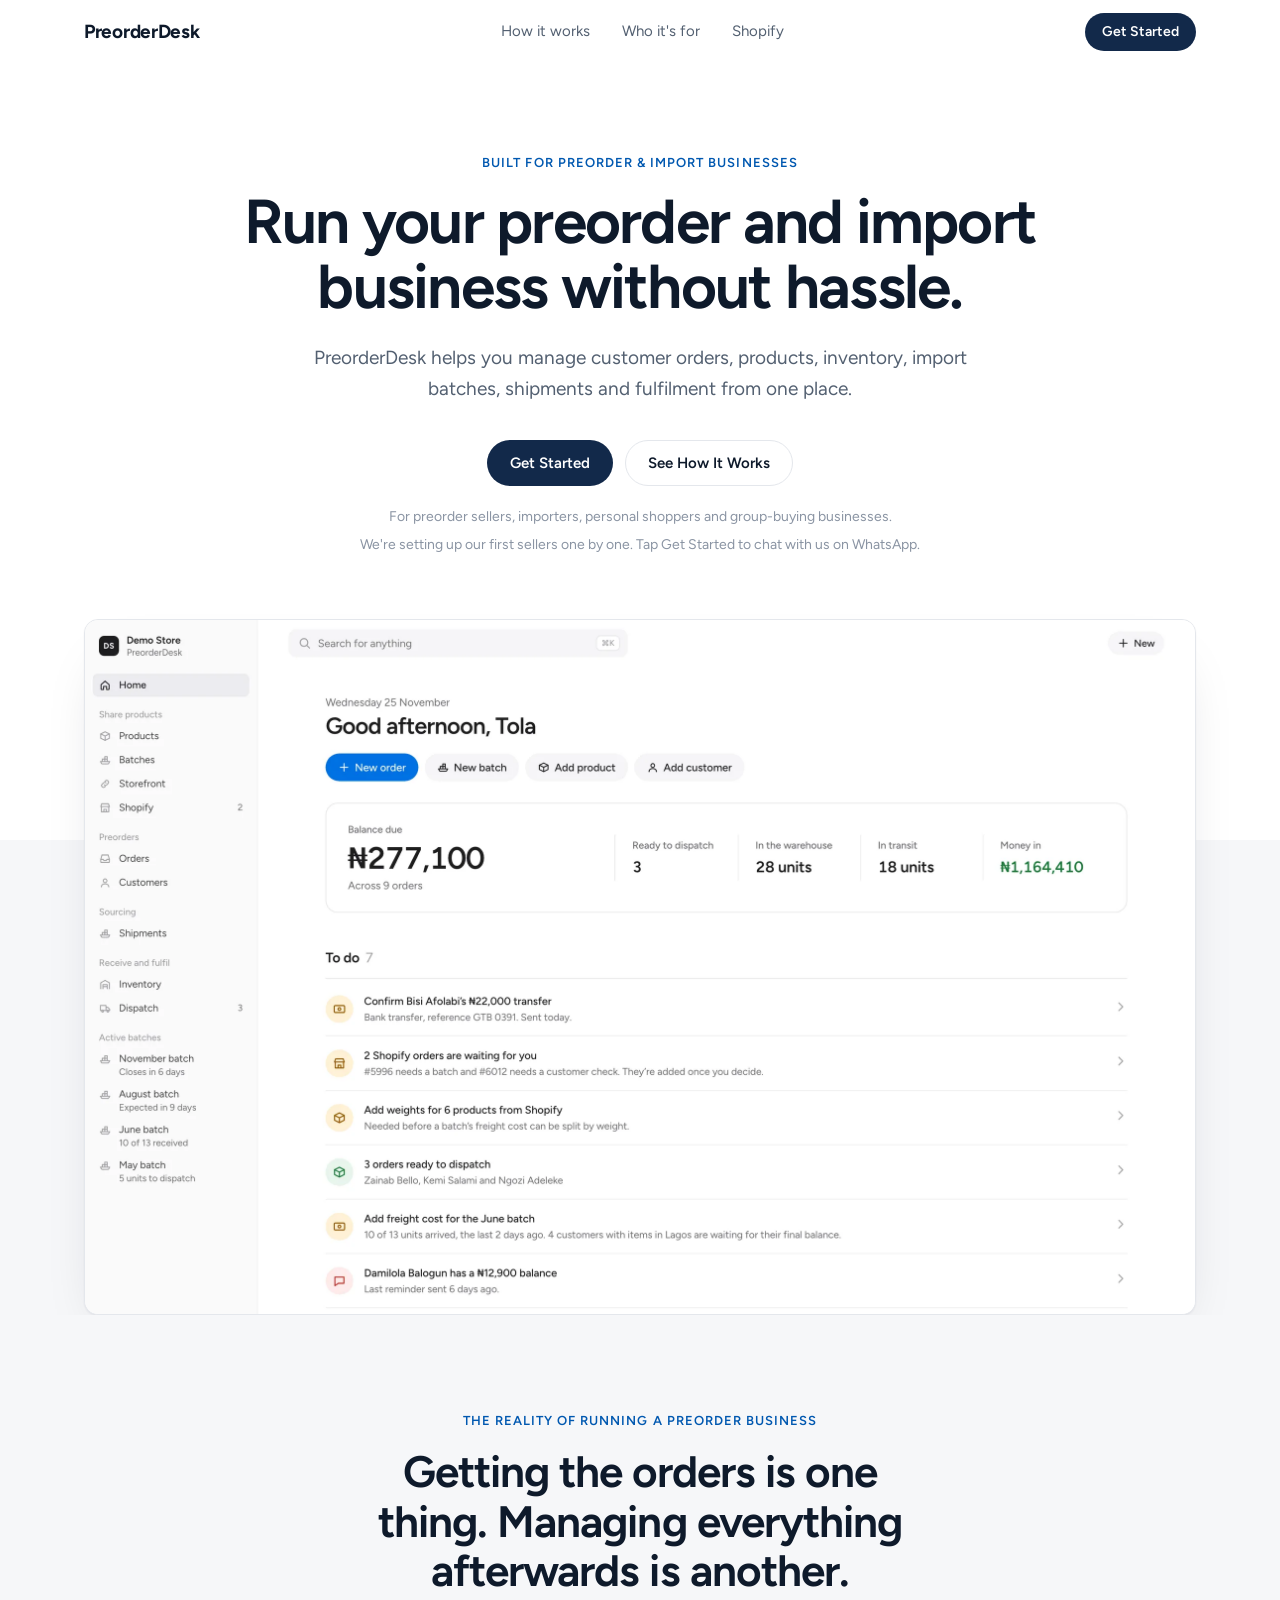
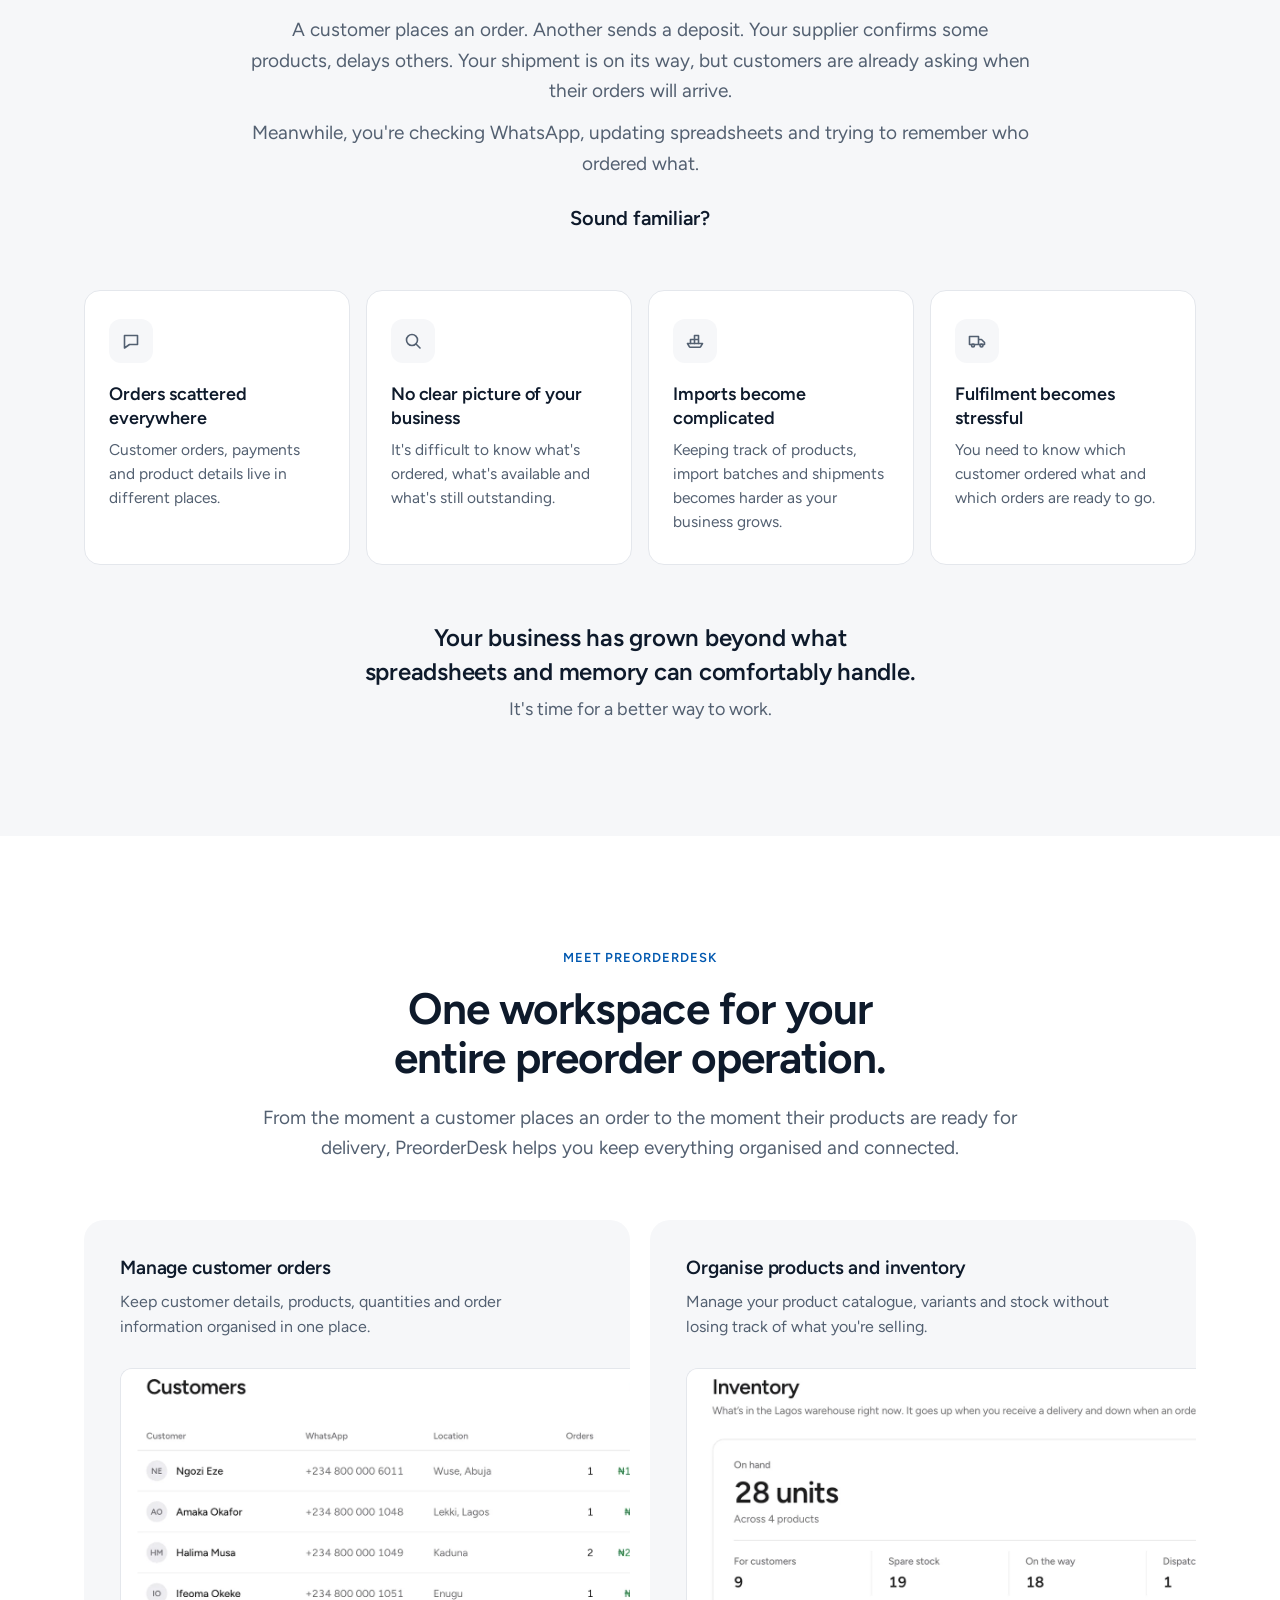
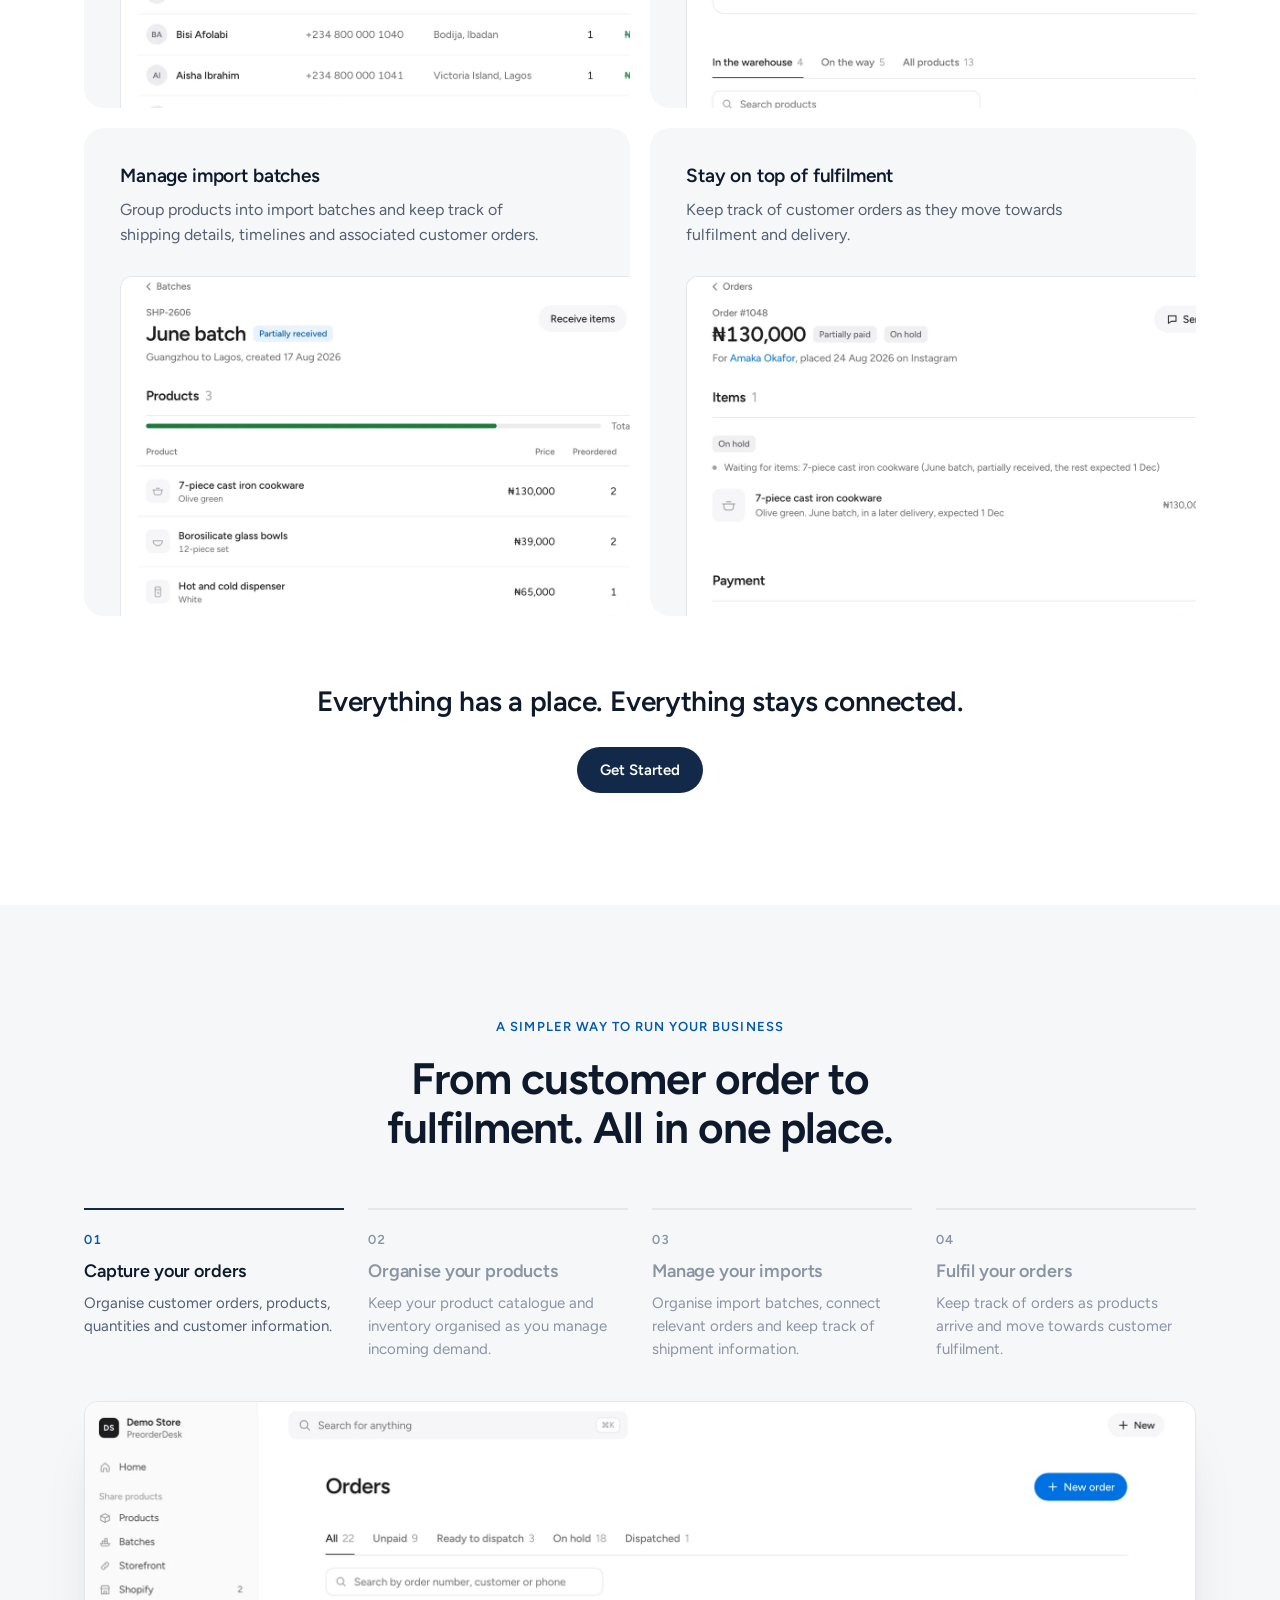
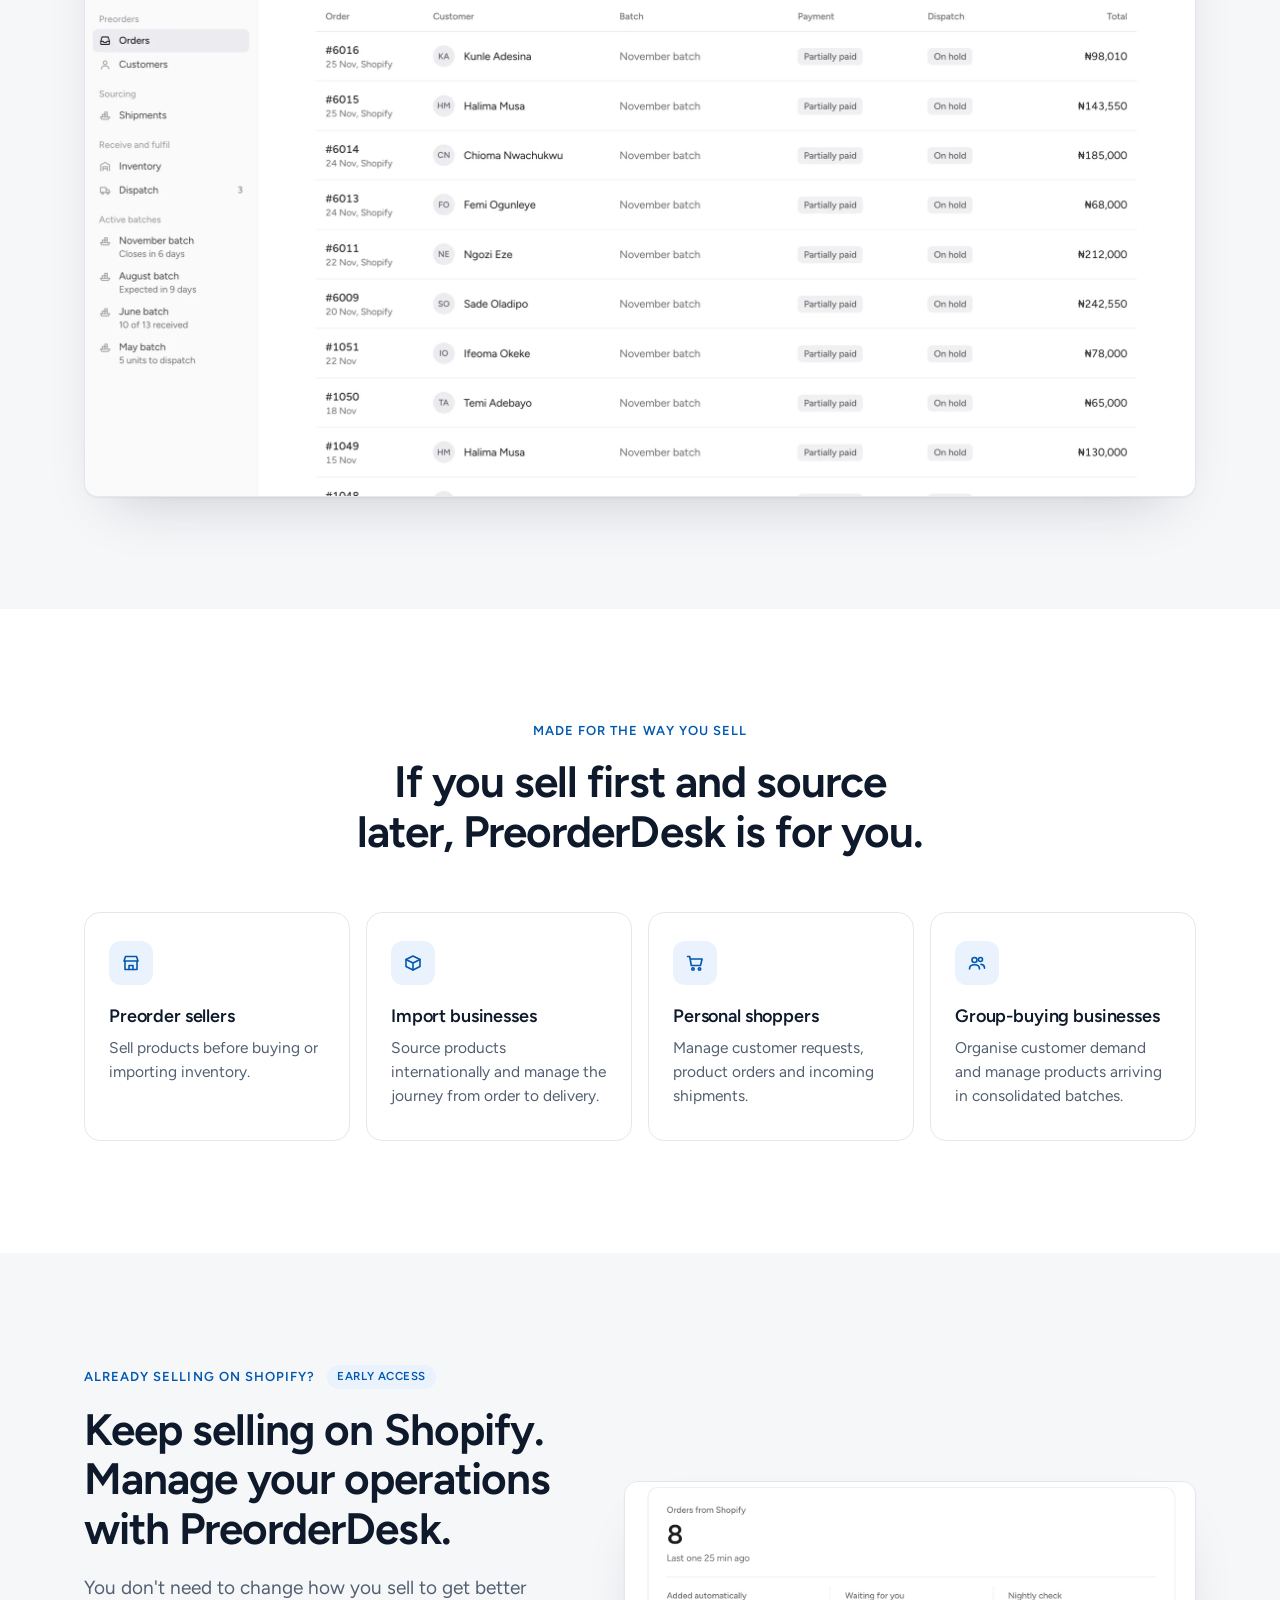
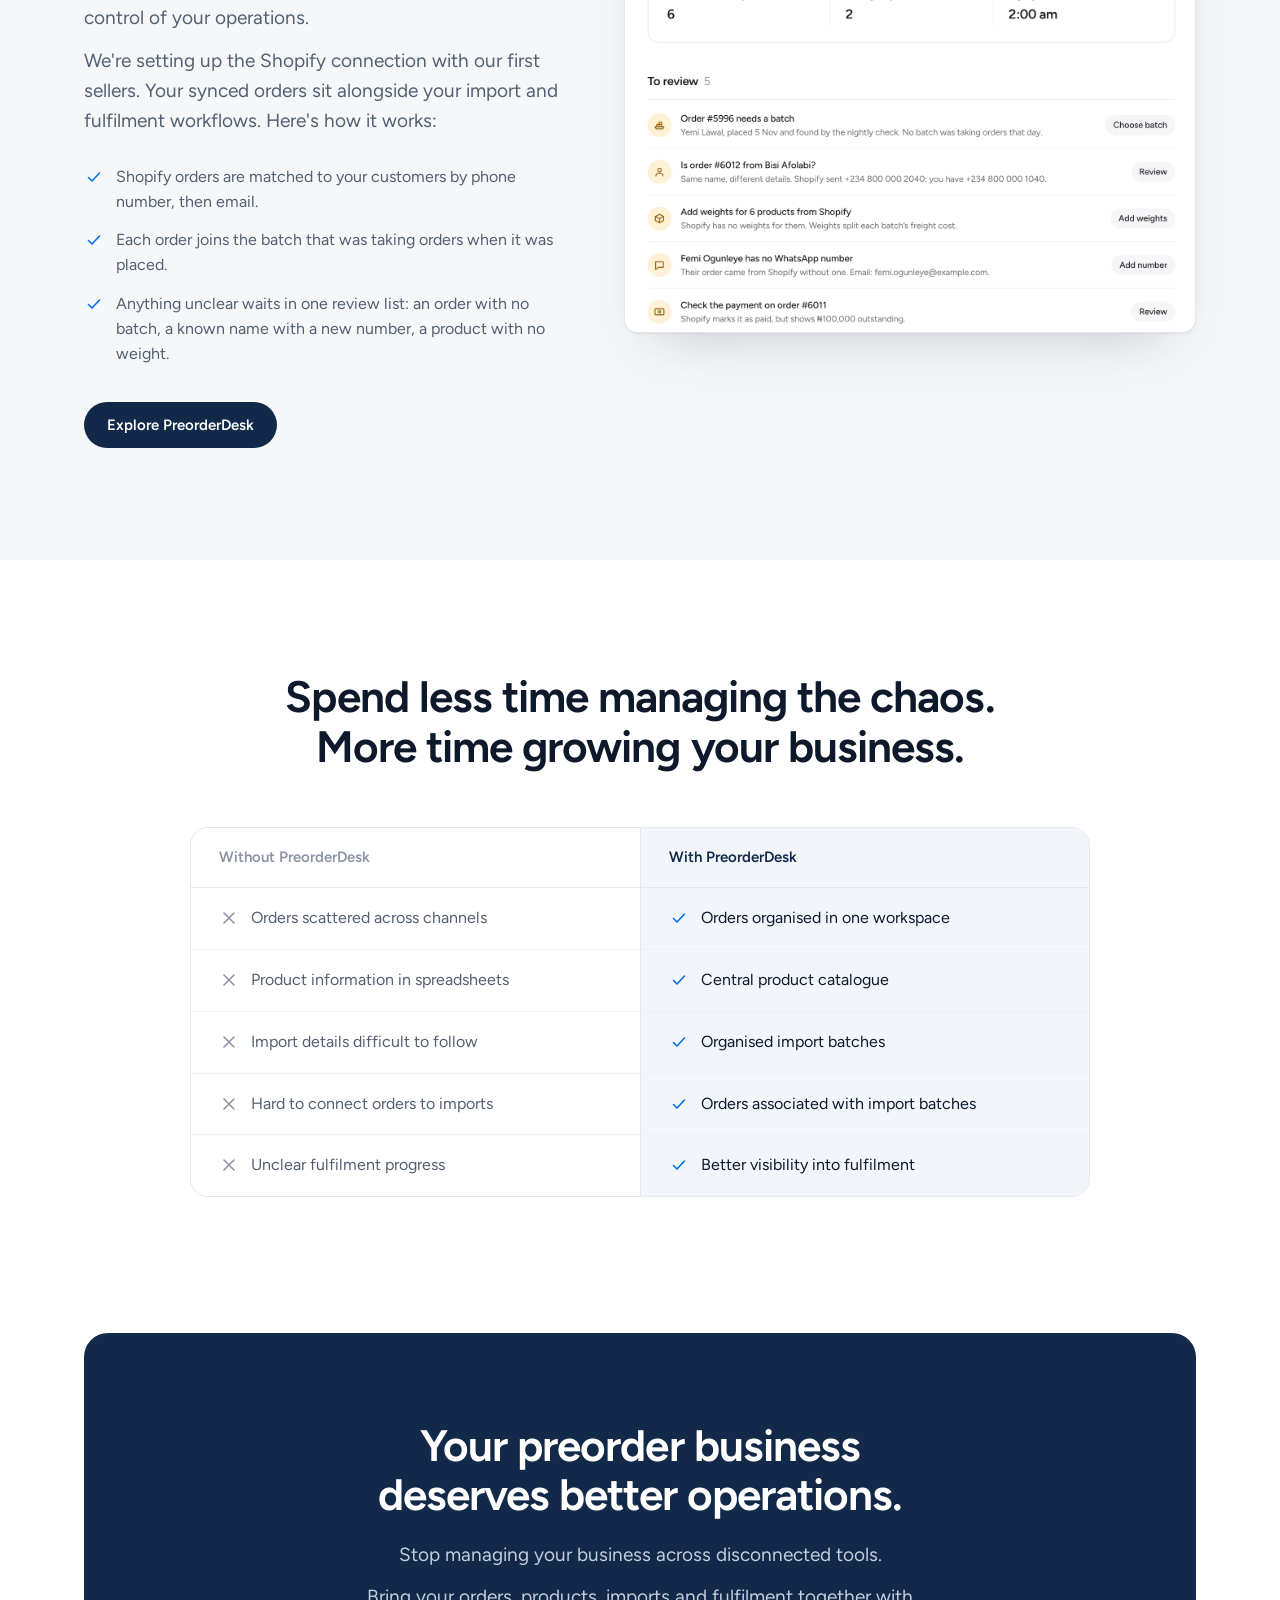
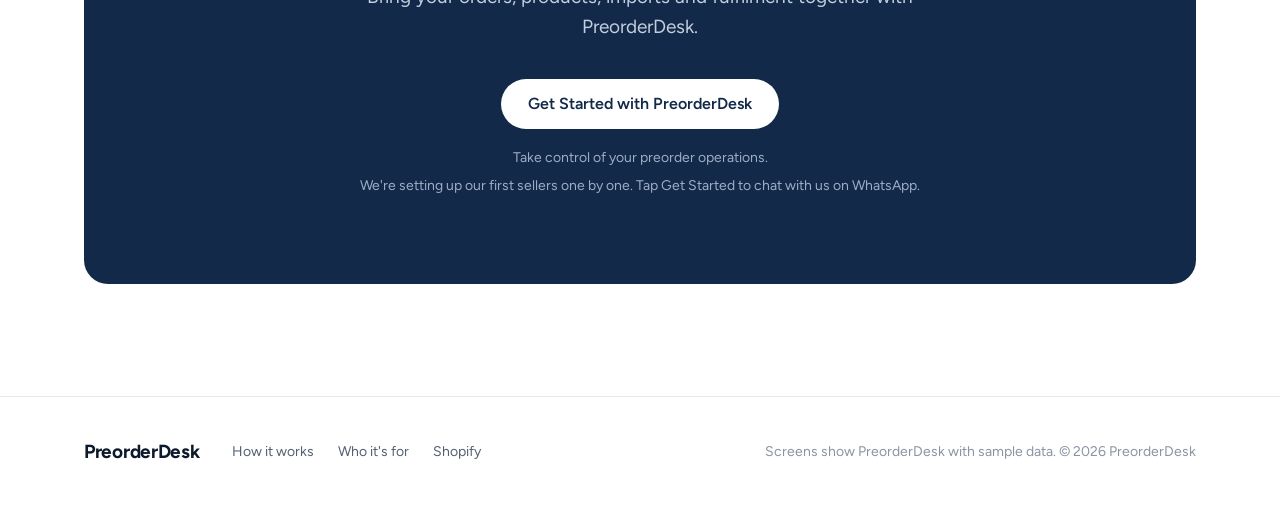
==== commit 2da23023: "Drop the hero paragraph that repeated the new headline The headline now reads "Run your preorder and" ====
--- a/v3/index.html
+++ b/v3/index.html
@@ -251,7 +251,6 @@
       <div class="hero-copy">
         <p class="eyebrow">Built for preorder &amp; import businesses</p>
         <h1 id="hero-h">Run your preorder and import business without hassle.</h1>
-        <p class="lead">Run your preorder and import business without juggling spreadsheets, WhatsApp messages and disconnected tools.</p>
         <p class="lead">PreorderDesk helps you manage customer orders, products, inventory, import batches, shipments and fulfilment from one place.</p>
         <div class="actions">
           <a class="btn btn-primary" data-cta href="https://wa.me/2348053303926?text=Hi%2C%20I%27d%20like%20to%20get%20started%20with%20PreorderDesk.%20My%20business%20is%20___%20and%20I%20sell%20___." target="_blank" rel="noopener">Get Started</a>
